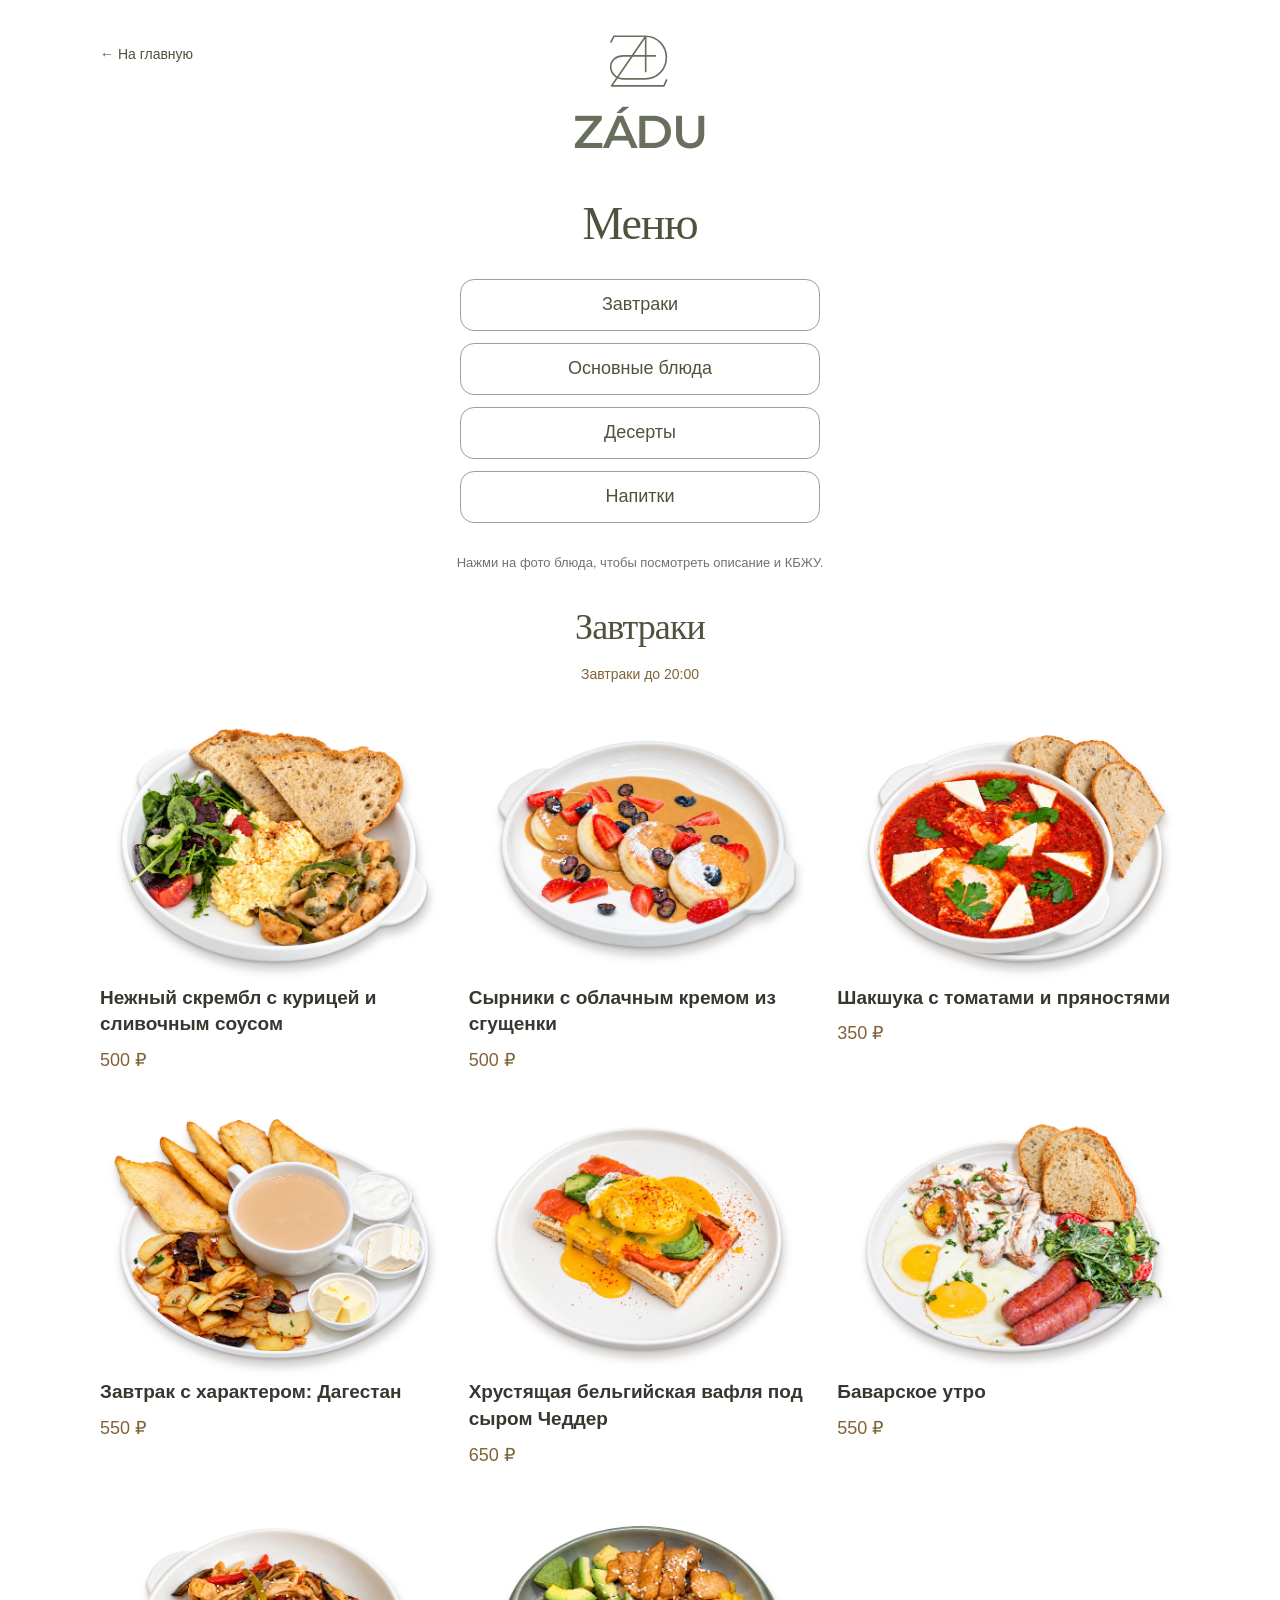
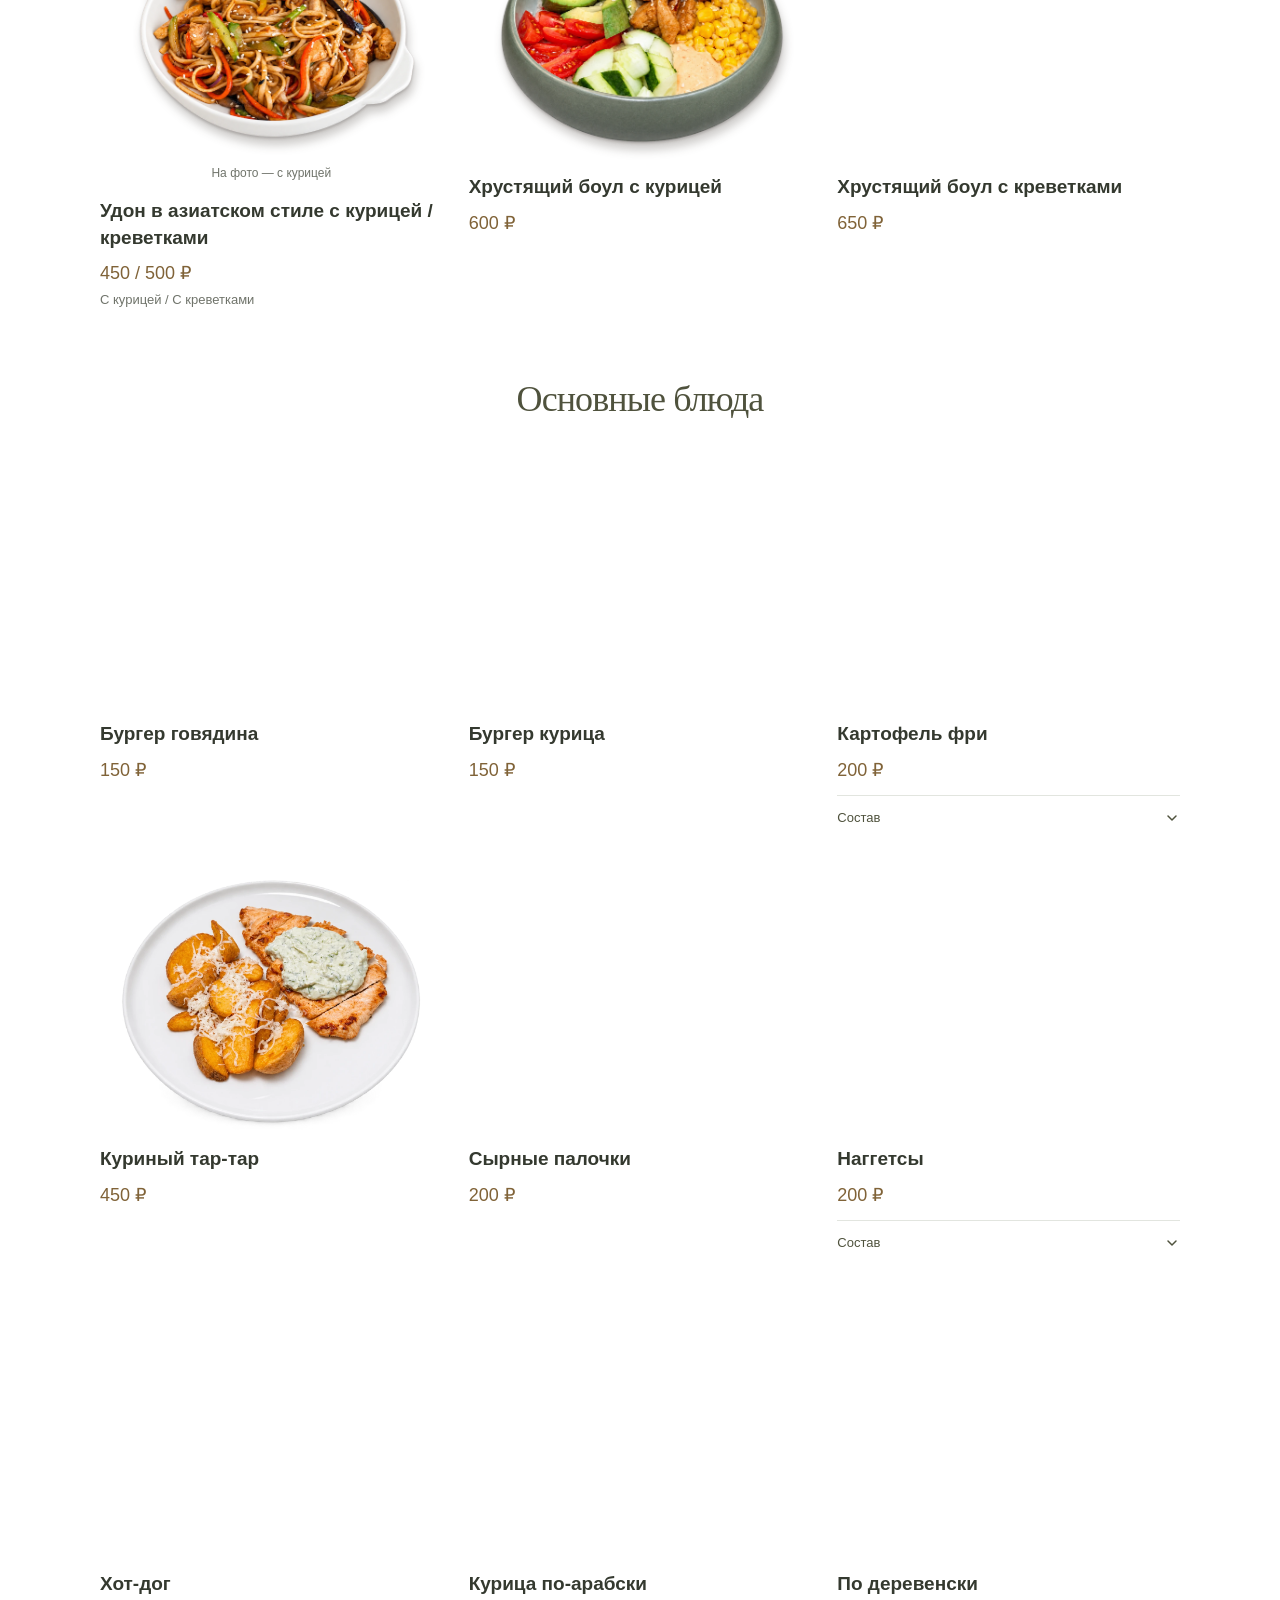
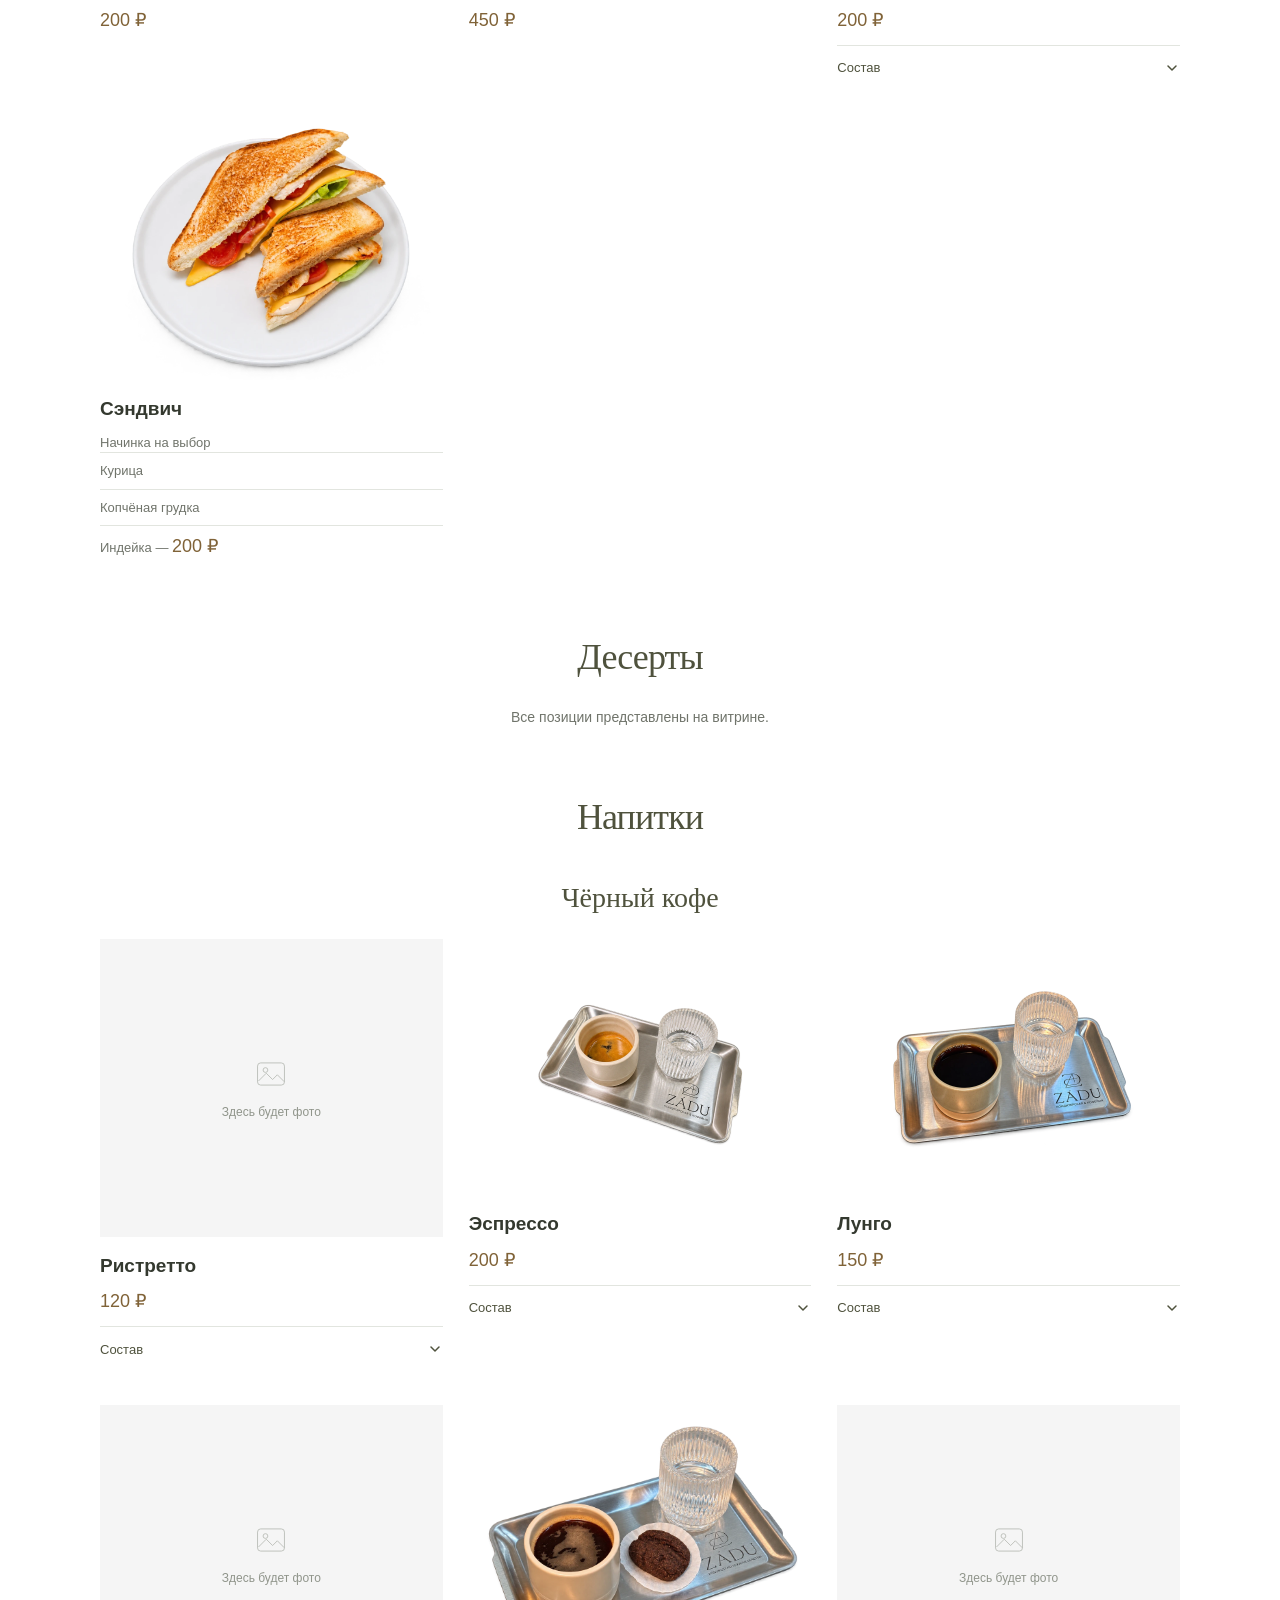
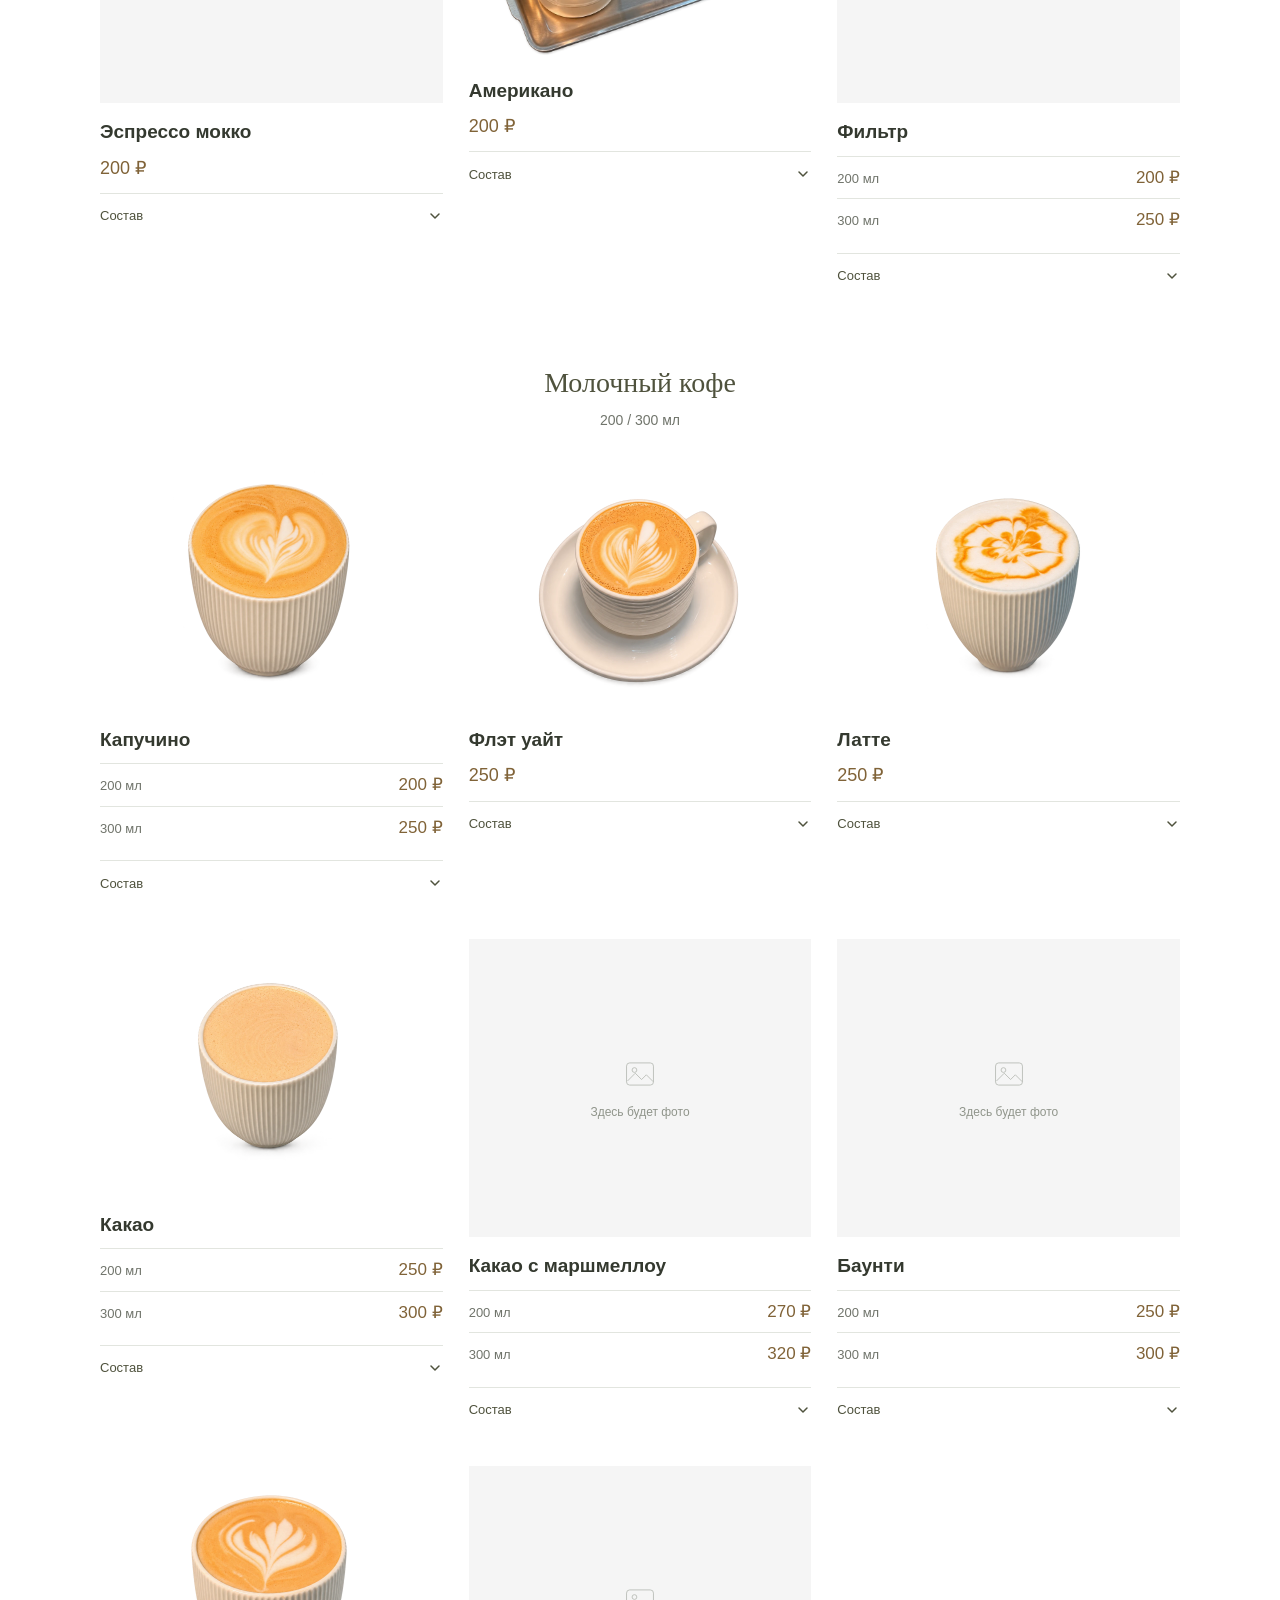
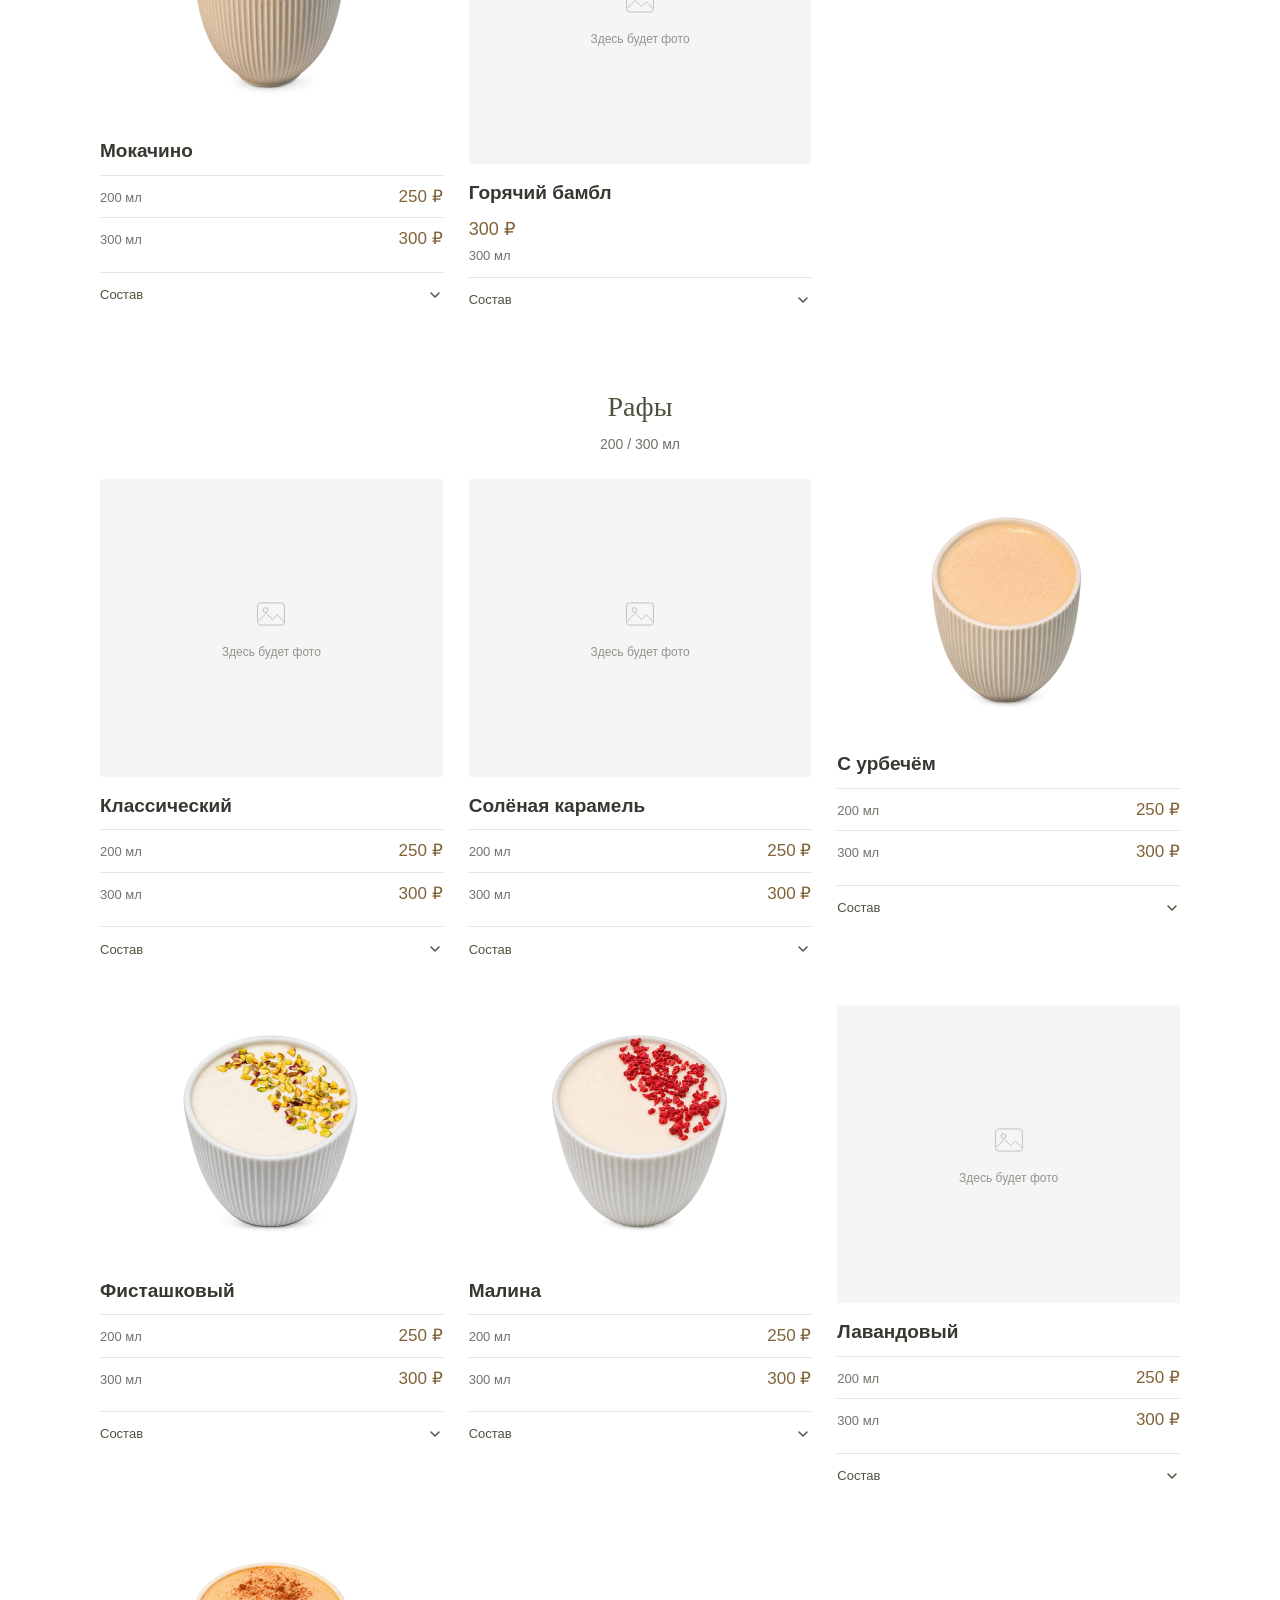
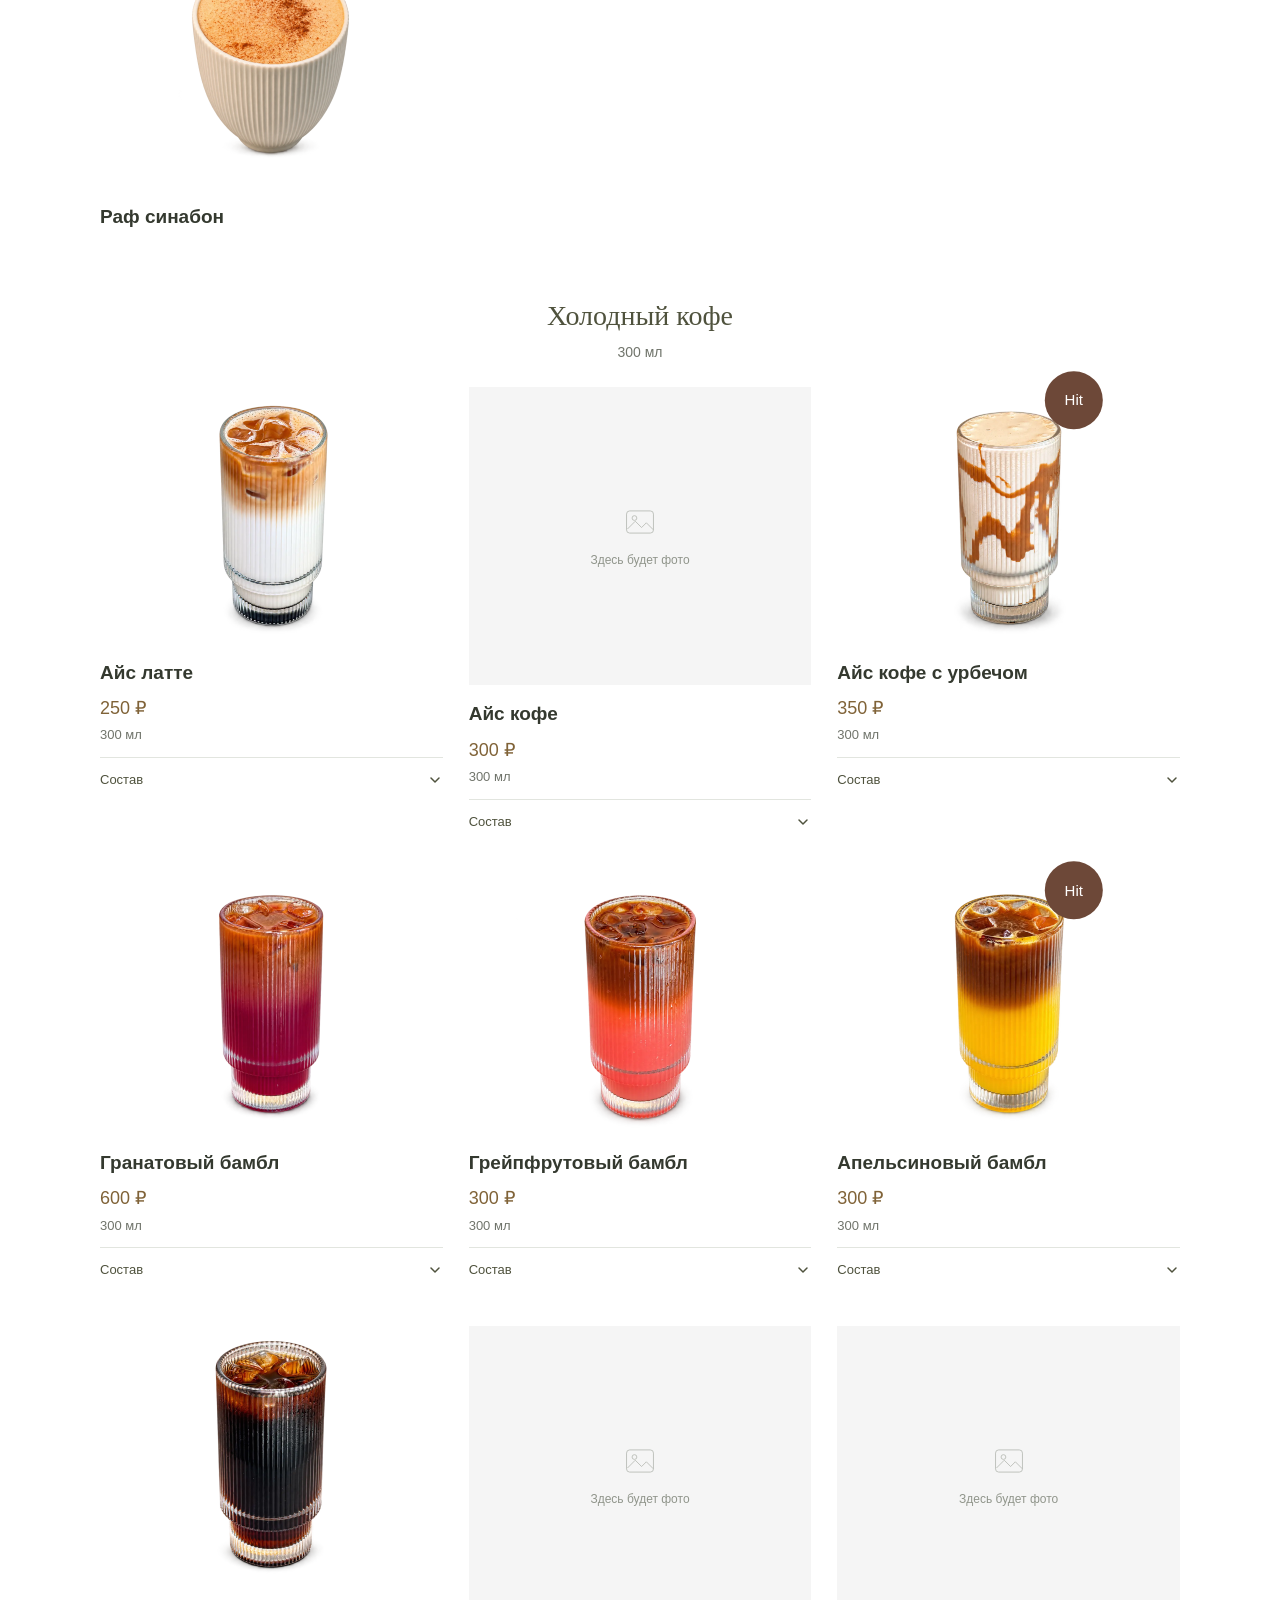
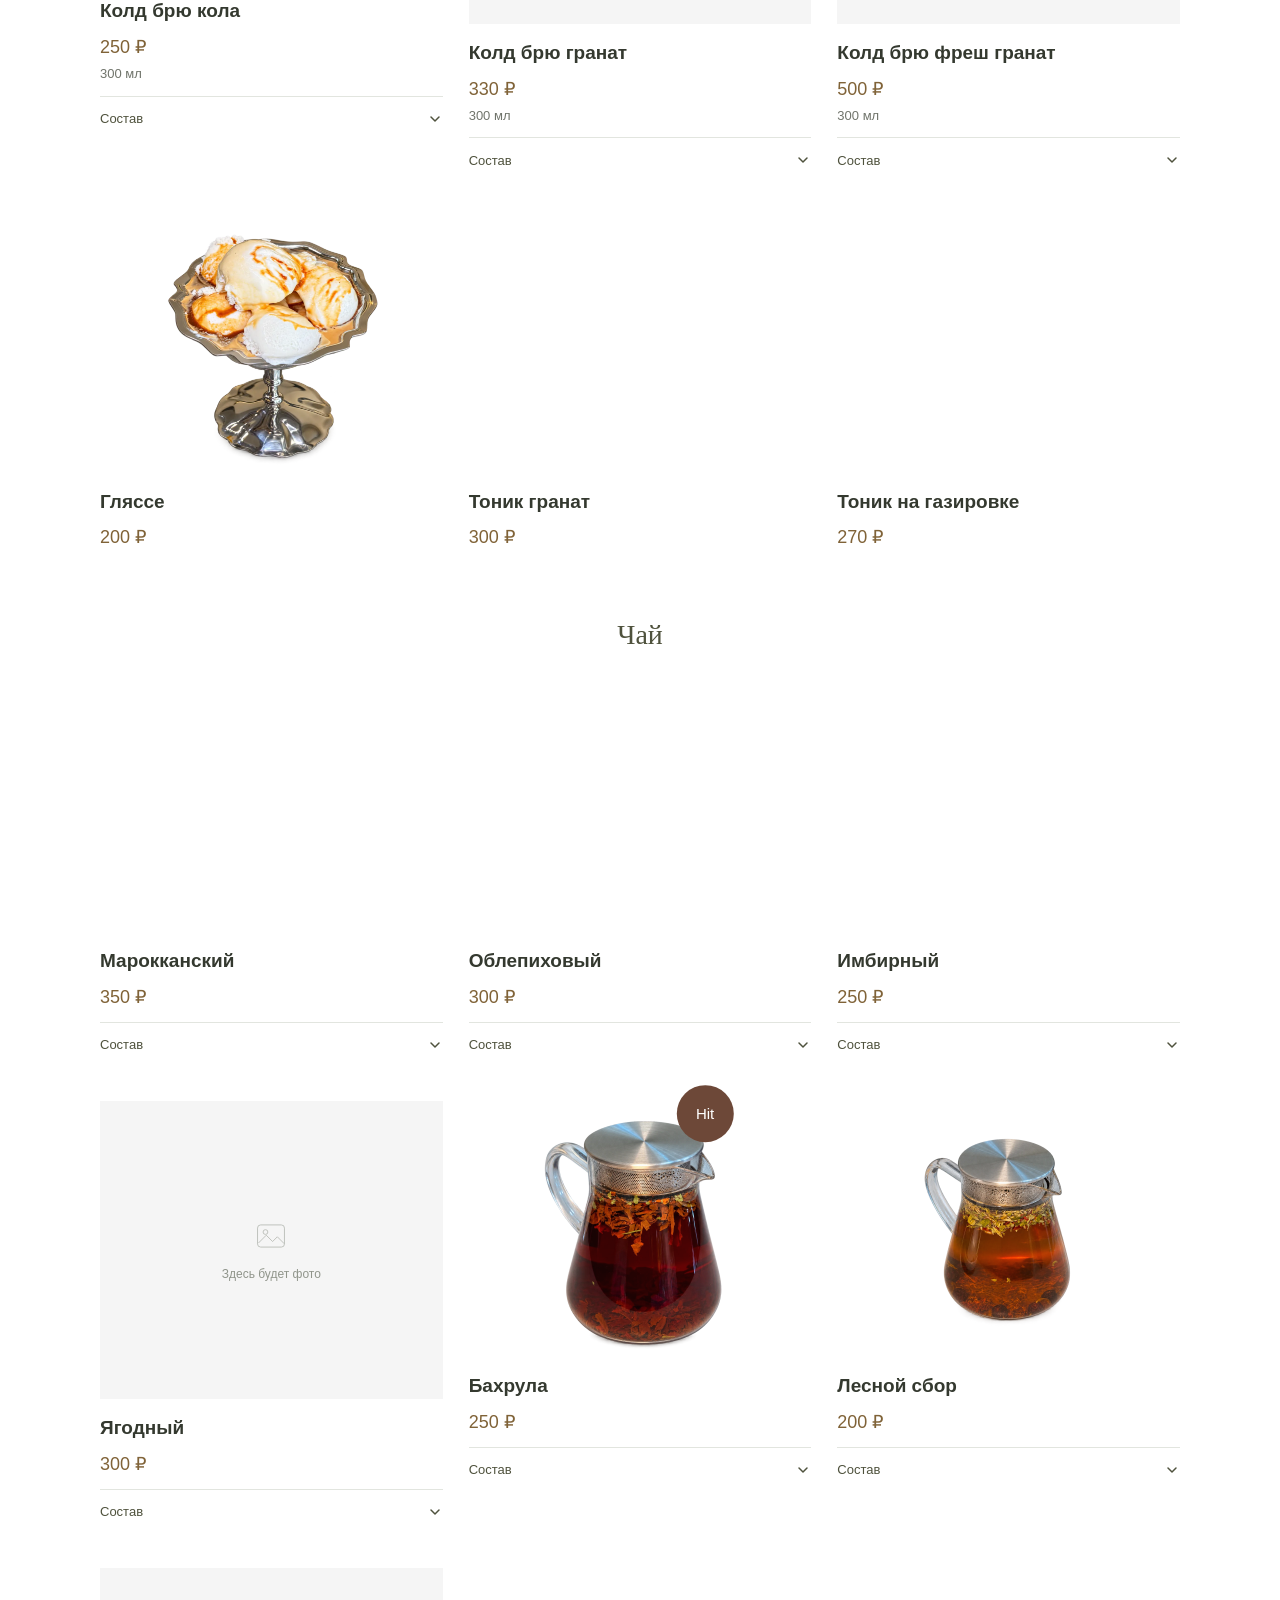
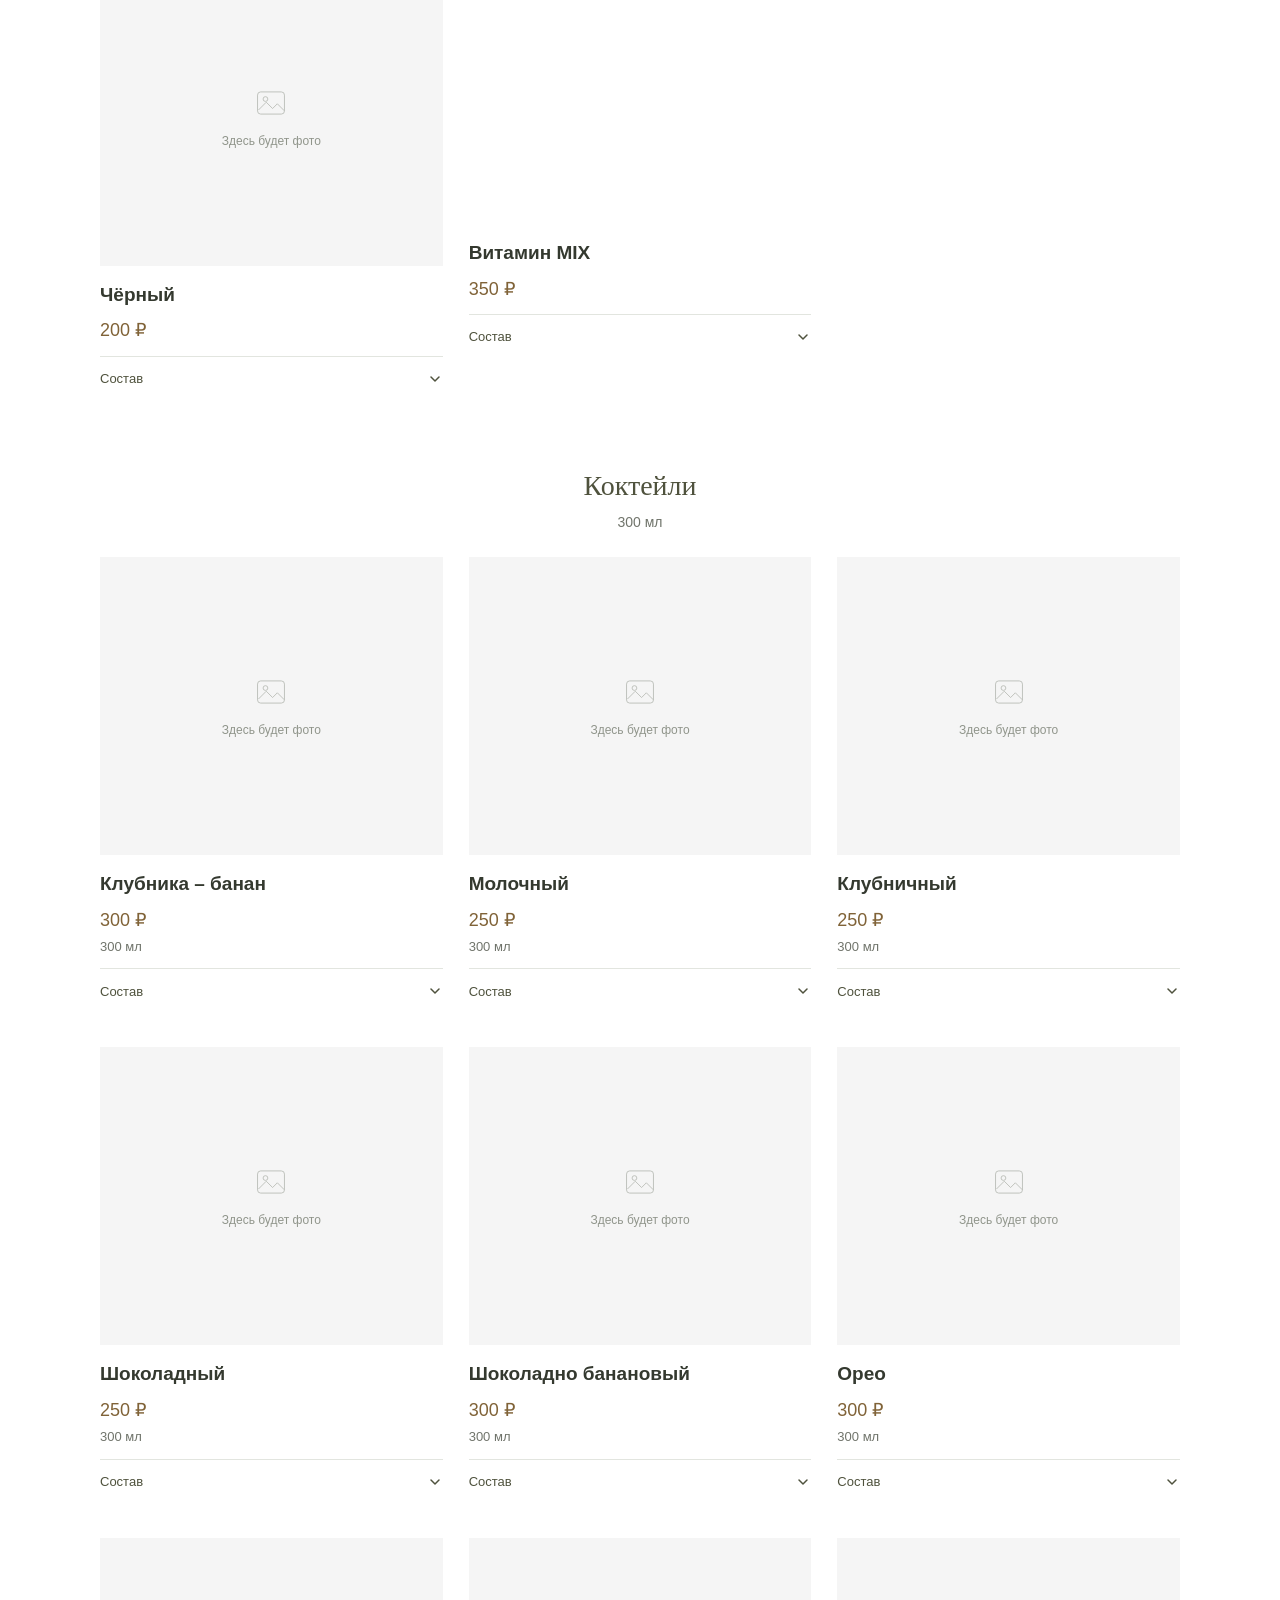
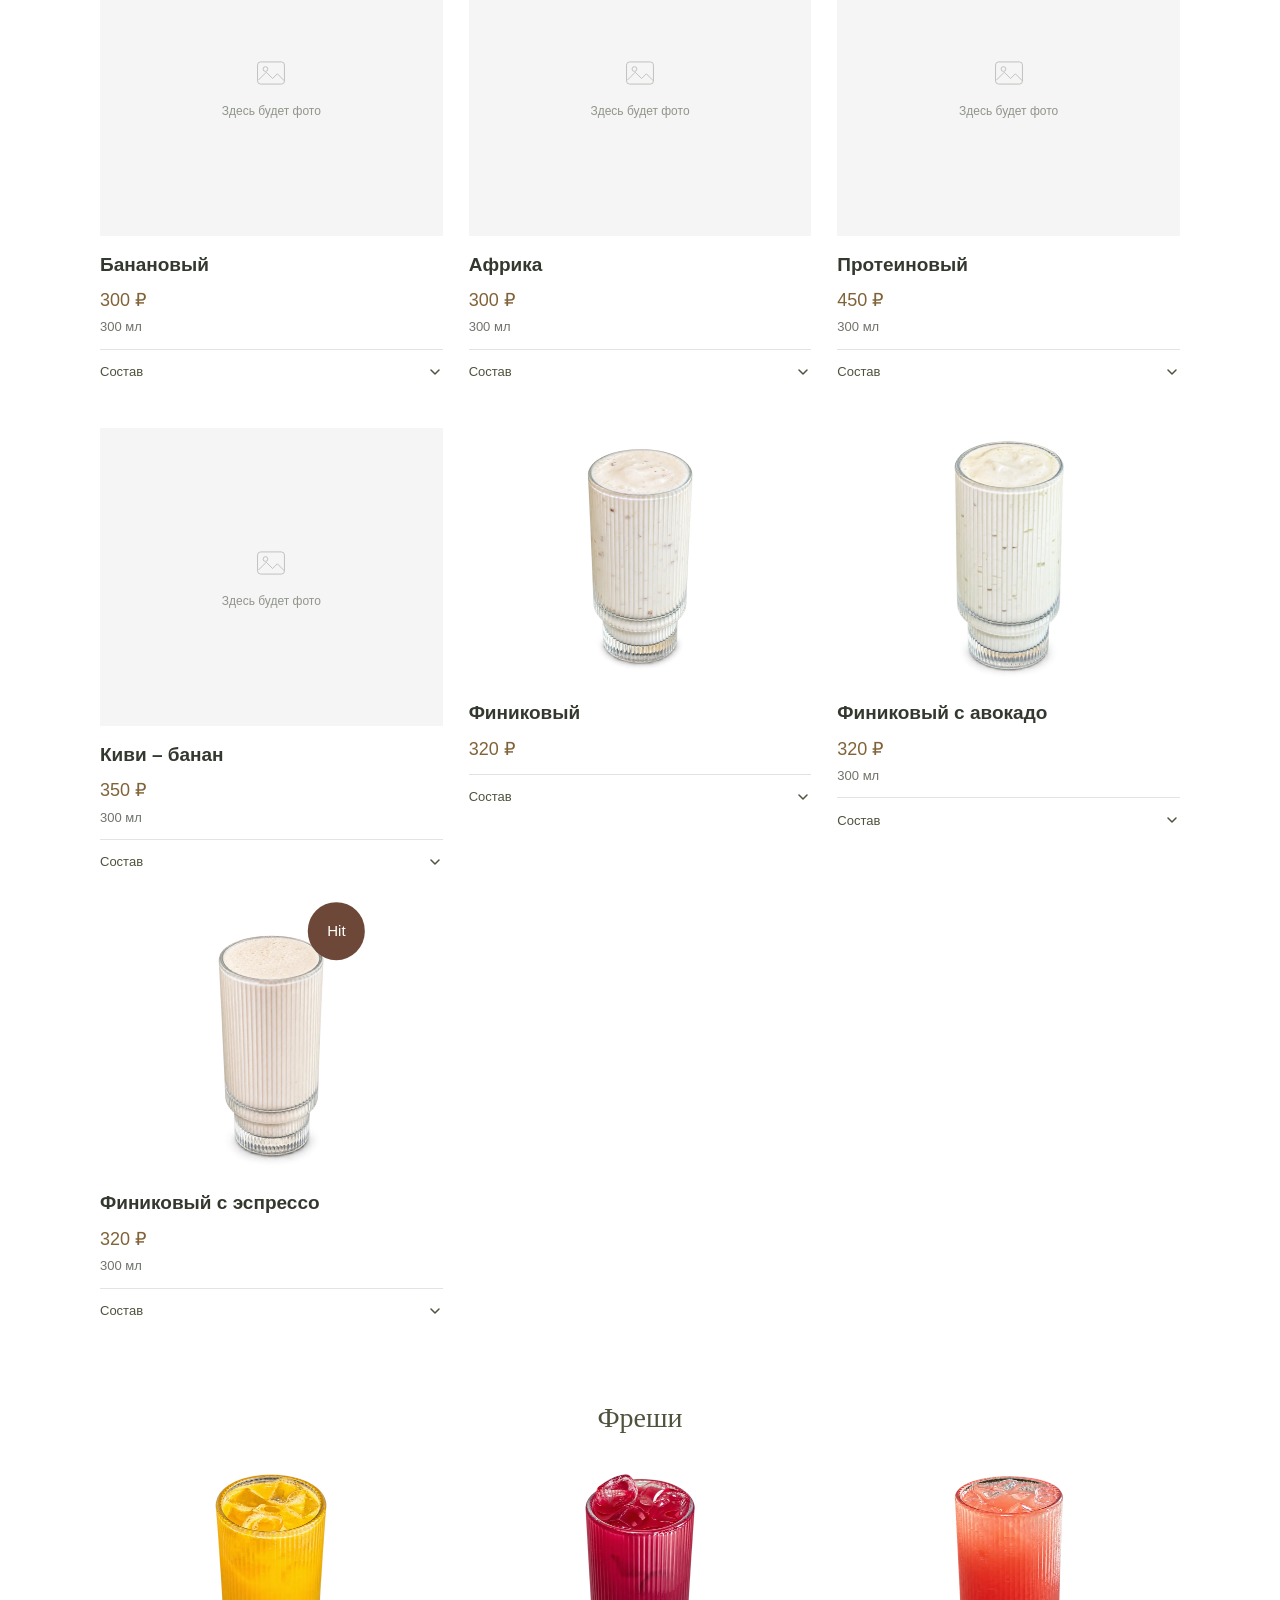
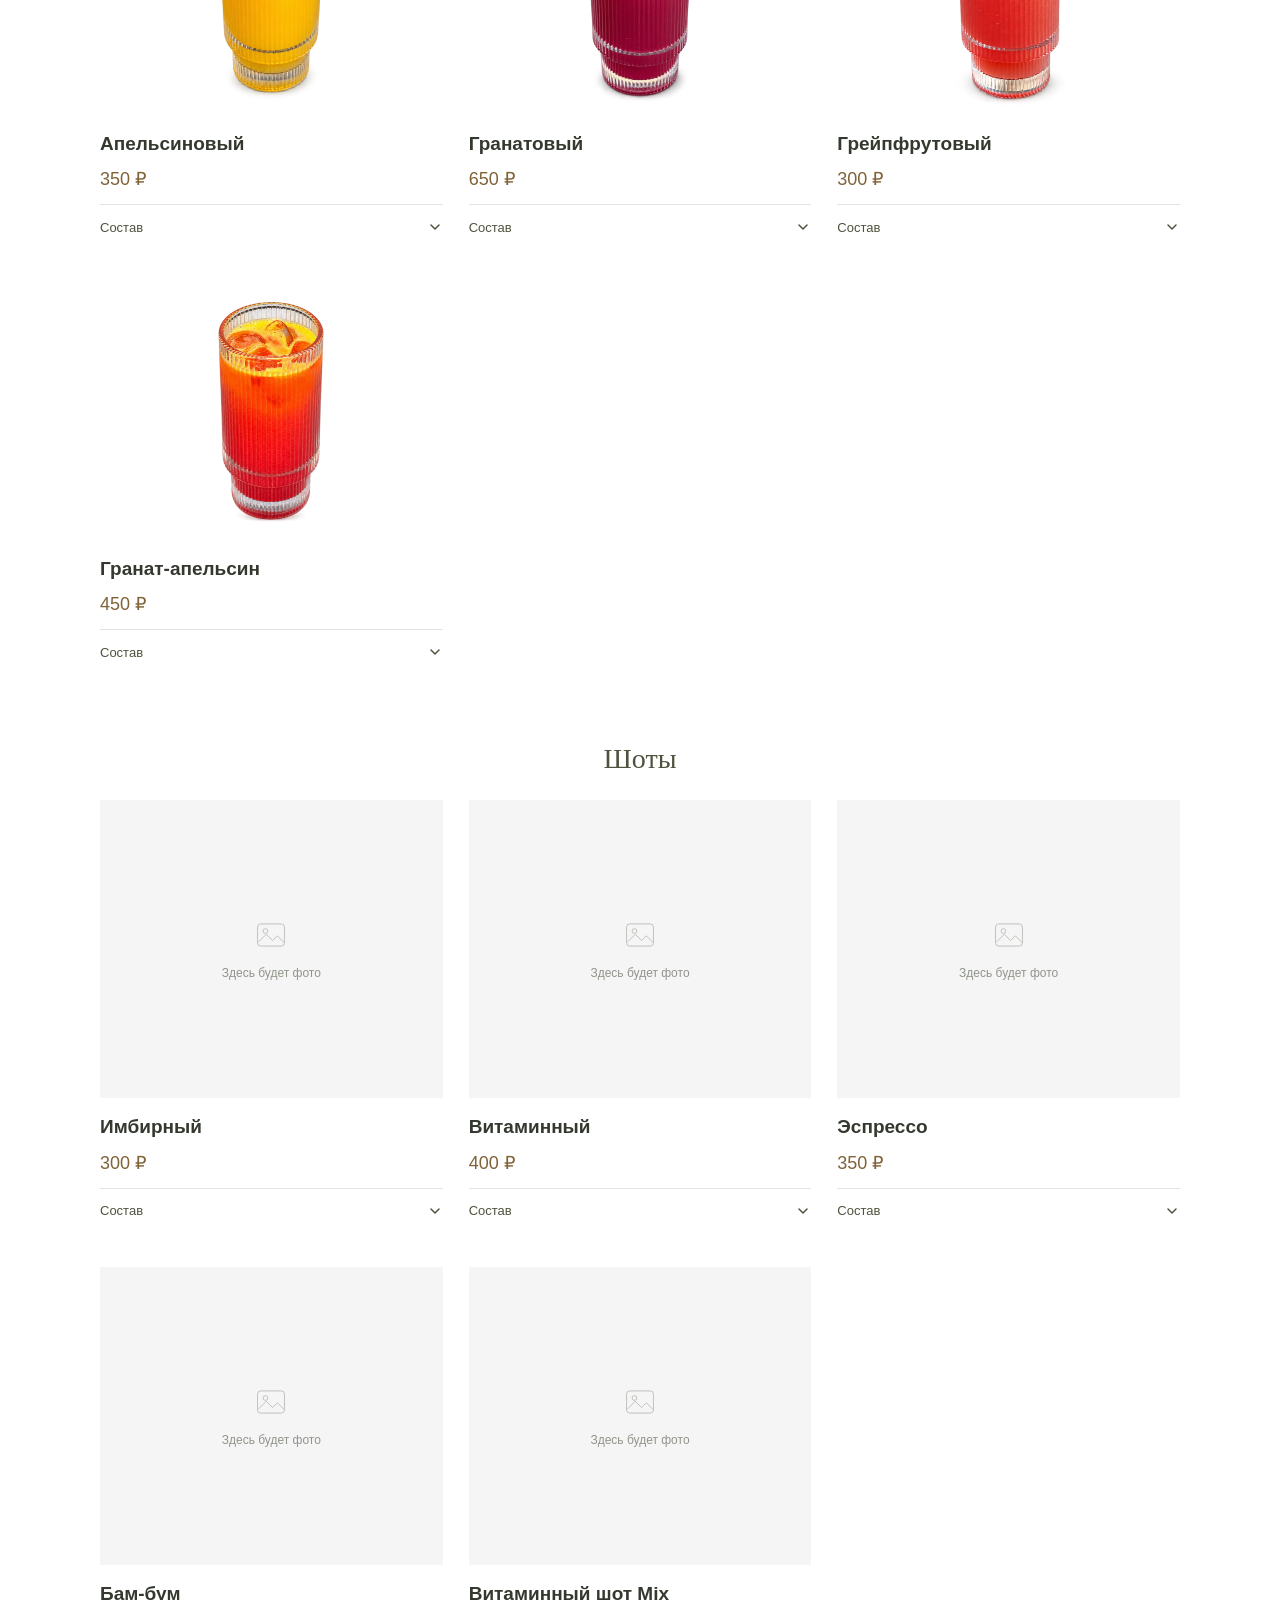
==== interior/menu/index.html @ 69efb1c7 "Показывать описания наггетсов и двух блюд из картофеля по нажатию на «Состав»" ====
<!doctype html>
<html lang="ru">
<head>
  <meta charset="utf-8">
  <meta name="viewport" content="width=device-width, initial-scale=1">
  <meta name="theme-color" content="#ffffff">
  <meta name="description" content="Завтраки, десерты и напитки кофейни ZÁDU — всё меню на одной странице.">
  <title>Меню — ZÁDU</title>
  <link rel="icon" type="image/svg+xml" href="../../assets/favicon.svg">
  <link rel="preload" href="../../assets/fonts/montserrat-brand-600.woff" as="font" type="font/woff" crossorigin>
  <link rel="stylesheet" href="../interior.css?v=20261123-main-dish-composition">
</head>
<body class="menu-page">
  <header class="site-header menu-header"><a class="brand-logo" href="../?v=20261014-photo-loading-fix" aria-label="ZÁDU — главная"><img data-brand-logo src="../../assets/brand-mark-crisp-20261015.svg" width="64" height="60" alt="Фирменный знак кофейни ZÁDU" decoding="async"><span class="brand-name">ZÁDU</span></a><a class="back-home" href="../?v=20261014-photo-loading-fix">← На главную</a></header>
  <main class="menu-layout"><h1>Меню</h1><nav class="menu-group-list" aria-label="Основные разделы меню"><a class="menu-group-card" href="breakfasts/?v=20261014-photo-loading-fix">Завтраки</a><a class="menu-group-card" href="main-dishes/?v=20261123-main-dishes">Основные блюда</a><a class="menu-group-card" href="desserts/?v=20261014-photo-loading-fix">Десерты</a><a class="menu-group-card" href="bar/?v=20261014-photo-loading-fix">Напитки</a></nav><p class="menu-help">Нажми на фото блюда, чтобы посмотреть описание и КБЖУ.</p><section class="menu-category" id="breakfasts" aria-labelledby="heading-breakfasts"><h2 id="heading-breakfasts">Завтраки</h2><p class="breakfast-hours">Завтраки до 20:00</p><div class="item-grid"><article id="dish-1" class="menu-item"><a class="dish-card-link" href="breakfasts/dish-1/?v=20261014-photo-loading-fix" aria-label="Подробнее: Нежный скрембл с курицей и сливочным соусом"><div class="item-photo cutout-dish-photo plate-shadow-preview "><img src="../../assets/dishes/scramble-chicken-transparent-20261015.webp?v=20261014-photo-loading-fix" alt="Нежный скрембл с курицей и сливочным соусом" width="1433" height="1098" loading="eager" decoding="async"></div><div class="item-copy"><div class="item-title"><h3>Нежный скрембл с курицей и сливочным соусом</h3></div><p class="item-price">500 ₽</p></div></a></article><article id="dish-2" class="menu-item"><a class="dish-card-link" href="breakfasts/dish-2/?v=20261014-photo-loading-fix" aria-label="Подробнее: Сырники с облачным кремом из сгущенки"><div class="item-photo cutout-dish-photo plate-shadow-preview "><img src="../../assets/dishes/syrniki-condensed-cream-transparent-20261015.webp?v=20261014-photo-loading-fix" alt="Сырники с облачным кремом из сгущенки" width="1433" height="1098" loading="eager" decoding="async"></div><div class="item-copy"><div class="item-title"><h3>Сырники с облачным кремом из сгущенки</h3></div><p class="item-price">500 ₽</p></div></a></article><article id="dish-3" class="menu-item"><a class="dish-card-link" href="breakfasts/dish-3/?v=20261014-photo-loading-fix" aria-label="Подробнее: Шакшука с томатами и пряностями"><div class="item-photo cutout-dish-photo plate-shadow-preview "><img src="../../assets/dishes/shakshuka-transparent-20261015.webp?v=20261014-photo-loading-fix" alt="Шакшука с томатами и пряностями" width="1433" height="1098" loading="eager" decoding="async"></div><div class="item-copy"><div class="item-title"><h3>Шакшука с томатами и пряностями</h3></div><p class="item-price">350 ₽</p></div></a></article><article id="dish-4" class="menu-item"><a class="dish-card-link" href="breakfasts/dish-4/?v=20261014-photo-loading-fix" aria-label="Подробнее: Завтрак с характером: Дагестан"><div class="item-photo cutout-dish-photo plate-shadow-preview "><img src="../../assets/dishes/dagestan-breakfast-transparent-20261015.webp?v=20261014-photo-loading-fix" alt="Завтрак с характером: Дагестан" width="1433" height="1098" loading="eager" decoding="async"></div><div class="item-copy"><div class="item-title"><h3>Завтрак с характером: Дагестан</h3></div><p class="item-price">550 ₽</p></div></a></article><article id="dish-5" class="menu-item"><a class="dish-card-link" href="breakfasts/dish-5/?v=20261014-photo-loading-fix" aria-label="Подробнее: Хрустящая бельгийская вафля под сыром Чеддер"><div class="item-photo cutout-dish-photo plate-shadow-preview "><img src="../../assets/dishes/belgian-waffle-cheddar-transparent-20261015.webp?v=20261014-photo-loading-fix" alt="Хрустящая бельгийская вафля под сыром Чеддер" width="1433" height="1098" loading="eager" decoding="async"></div><div class="item-copy"><div class="item-title"><h3>Хрустящая бельгийская вафля под сыром Чеддер</h3></div><p class="item-price">650 ₽</p></div></a></article><article id="dish-8" class="menu-item"><a class="dish-card-link" href="breakfasts/dish-8/?v=20261014-photo-loading-fix" aria-label="Подробнее: Баварское утро"><div class="item-photo cutout-dish-photo plate-shadow-preview "><img src="../../assets/dishes/bavarian-breakfast-transparent-20261015.webp?v=20261014-photo-loading-fix" alt="Баварское утро" width="1433" height="1098" loading="eager" decoding="async"></div><div class="item-copy"><div class="item-title"><h3>Баварское утро</h3></div><p class="item-price">550 ₽</p></div></a></article><article id="dish-6" class="menu-item"><a class="dish-card-link" href="breakfasts/dish-6/?v=20261014-photo-loading-fix" aria-label="Подробнее: Удон в азиатском стиле с курицей / креветками"><figure class="dish-photo-figure"><div class="item-photo cutout-dish-photo plate-shadow-preview "><img src="../../assets/dishes/udon-chicken-transparent-20261015.webp?v=20261014-photo-loading-fix" alt="Удон в азиатском стиле с курицей" width="1433" height="1098" loading="eager" decoding="async"></div><figcaption class="dish-photo-caption">На фото — с курицей</figcaption></figure><div class="item-copy"><div class="item-title"><h3>Удон в азиатском стиле с курицей / креветками</h3></div><p class="item-price" aria-label="С курицей: 450 ₽; С креветками: 500 ₽">450 / 500 ₽</p><p class="item-portion">С курицей / С креветками</p></div></a></article><article id="dish-7" class="menu-item"><a class="dish-card-link" href="breakfasts/dish-7/?v=20261014-photo-loading-fix" aria-label="Подробнее: Хрустящий боул с курицей"><div class="item-photo cutout-dish-photo plate-shadow-preview "><img src="../../assets/dishes/bowl-chicken-transparent-20261015.webp?v=20261014-photo-loading-fix" alt="Хрустящий боул с курицей" width="1433" height="1098" loading="eager" decoding="async"></div><div class="item-copy"><div class="item-title"><h3>Хрустящий боул с курицей</h3></div><p class="item-price">600 ₽</p></div></a></article><article id="dish-7-shrimp" class="menu-item"><a class="dish-card-link" href="breakfasts/dish-7-shrimp/?v=20261014-photo-loading-fix" aria-label="Подробнее: Хрустящий боул с креветками"><div class="item-photo cutout-dish-photo plate-shadow-preview "><img src="../../assets/dishes/bowl-shrimp-no-bread-transparent-20261015.webp?v=20261014-photo-loading-fix" alt="Хрустящий боул с креветками" width="1432" height="1098" loading="eager" decoding="async"></div><div class="item-copy"><div class="item-title"><h3>Хрустящий боул с креветками</h3></div><p class="item-price">650 ₽</p></div></a></article></div></section><section class="menu-category" id="main-dishes" aria-labelledby="heading-main-dishes"><h2 id="heading-main-dishes">Основные блюда</h2><div class="item-grid"><article class="menu-item"><div class="item-photo cutout-dish-photo "><img src="../../assets/dishes/beef-burger-transparent-20261123.webp?v=20261014-photo-loading-fix" alt="Бургер говядина" width="1144" height="878" loading="eager" decoding="async"></div><div class="item-copy"><div class="item-title"><h3>Бургер говядина</h3></div><p class="item-price">150 ₽</p></div></article><article class="menu-item"><div class="item-photo cutout-dish-photo "><img src="../../assets/dishes/chicken-burger-transparent-20261123.webp?v=20261014-photo-loading-fix" alt="Бургер курица" width="1144" height="878" loading="eager" decoding="async"></div><div class="item-copy"><div class="item-title"><h3>Бургер курица</h3></div><p class="item-price">150 ₽</p></div></article><article class="menu-item drink-composition-card"><div class="item-photo cutout-dish-photo "><img src="../../assets/dishes/fries-transparent-20261123.webp?v=20261014-photo-loading-fix" alt="Картофель фри" width="1144" height="878" loading="eager" decoding="async"></div><div class="item-copy"><div class="item-title"><h3>Картофель фри</h3></div><p class="item-price">200 ₽</p></div><details class="drink-composition"><summary aria-label="Состав: Картофель фри"><span>Состав</span><svg viewBox="0 0 16 16" fill="none" aria-hidden="true"><path d="m4 6 4 4 4-4"/></svg></summary><div class="drink-composition-content"><p><strong>Состав:</strong> Хрустящие снаружи и мягкие внутри.</p></div></details></article><article class="menu-item"><div class="item-photo cutout-dish-photo "><img src="../../assets/dishes/chicken-tartar-transparent-20261123.webp?v=20261014-photo-loading-fix" alt="Куриный тар-тар" width="1144" height="878" loading="eager" decoding="async"></div><div class="item-copy"><div class="item-title"><h3>Куриный тар-тар</h3></div><p class="item-price">450 ₽</p></div></article><article class="menu-item"><div class="item-photo cutout-dish-photo "><img src="../../assets/dishes/cheese-sticks-transparent-20261123.webp?v=20261014-photo-loading-fix" alt="Сырные палочки" width="1144" height="878" loading="eager" decoding="async"></div><div class="item-copy"><div class="item-title"><h3>Сырные палочки</h3></div><p class="item-price">200 ₽</p></div></article><article class="menu-item drink-composition-card"><div class="item-photo cutout-dish-photo "><img src="../../assets/dishes/nuggets-transparent-20261123.webp?v=20261014-photo-loading-fix" alt="Наггетсы" width="1144" height="878" loading="eager" decoding="async"></div><div class="item-copy"><div class="item-title"><h3>Наггетсы</h3></div><p class="item-price">200 ₽</p></div><details class="drink-composition"><summary aria-label="Состав: Наггетсы"><span>Состав</span><svg viewBox="0 0 16 16" fill="none" aria-hidden="true"><path d="m4 6 4 4 4-4"/></svg></summary><div class="drink-composition-content"><p><strong>Состав:</strong> Сочные кусочки нежного куриного филе в золотистой хрустящей панировке.</p></div></details></article><article class="menu-item"><div class="item-photo cutout-dish-photo "><img src="../../assets/dishes/hot-dog-transparent-20261123.webp?v=20261014-photo-loading-fix" alt="Хот-дог" width="1144" height="878" loading="eager" decoding="async"></div><div class="item-copy"><div class="item-title"><h3>Хот-дог</h3></div><p class="item-price">200 ₽</p></div></article><article class="menu-item"><div class="item-photo cutout-dish-photo "><img src="../../assets/dishes/arabian-chicken-transparent-20261123.webp?v=20261014-photo-loading-fix" alt="Курица по-арабски" width="1144" height="878" loading="eager" decoding="async"></div><div class="item-copy"><div class="item-title"><h3>Курица по-арабски</h3></div><p class="item-price">450 ₽</p></div></article><article class="menu-item drink-composition-card"><div class="item-photo cutout-dish-photo "><img src="../../assets/dishes/potato-wedges-transparent-20261123.webp?v=20261014-photo-loading-fix" alt="По деревенски" width="1144" height="878" loading="eager" decoding="async"></div><div class="item-copy"><div class="item-title"><h3>По деревенски</h3></div><p class="item-price">200 ₽</p></div><details class="drink-composition"><summary aria-label="Состав: По деревенски"><span>Состав</span><svg viewBox="0 0 16 16" fill="none" aria-hidden="true"><path d="m4 6 4 4 4-4"/></svg></summary><div class="drink-composition-content"><p><strong>Состав:</strong> Ароматные картофельные дольки с хрустящей корочкой и нежной серединкой, приправленные специями.</p></div></details></article><article class="menu-item"><div class="item-photo cutout-dish-photo "><img src="../../assets/dishes/sandwich-transparent-20261123.webp?v=20261014-photo-loading-fix" alt="Сэндвич" width="1144" height="878" loading="eager" decoding="async"></div><div class="item-copy"><div class="item-title"><h3>Сэндвич</h3></div><div class="variant-list"><p class="item-portion">Начинка на выбор</p><div class="variant-row"><span>Курица</span></div><div class="variant-row"><span>Копчёная грудка</span></div><div class="variant-row"><span>Индейка — <span class="item-price">200 ₽</span></span></div></div></div></article></div></section><section class="menu-category" id="desserts" aria-labelledby="heading-desserts"><h2 id="heading-desserts">Десерты</h2><p class="empty-category">Все позиции представлены на витрине.</p></section><section class="drinks-section" id="drinks" aria-labelledby="heading-drinks"><h2 id="heading-drinks">Напитки</h2><section class="menu-category" id="coffee" aria-labelledby="heading-coffee"><h3 id="heading-coffee">Чёрный кофе</h3><div class="item-grid"><article class="menu-item drink-composition-card"><div class="item-photo menu-photo-placeholder " aria-hidden="true"><svg viewBox="0 0 48 48" fill="none"><rect x="7" y="10" width="34" height="28" rx="4"/><circle cx="17" cy="19" r="3"/><path d="m8 33 10-10 8 8 6-6 9 9"/></svg><span>Здесь будет фото</span></div><div class="item-copy"><div class="item-title"><h3>Ристретто</h3></div><p class="item-price">120 ₽</p></div><details class="drink-composition"><summary aria-label="Состав: Ристретто"><span>Состав</span><svg viewBox="0 0 16 16" fill="none" aria-hidden="true"><path d="m4 6 4 4 4-4"/></svg></summary><div class="drink-composition-content"><p><strong>Состав:</strong> более короткая экстракция эспрессо</p></div></details></article><article class="menu-item drink-composition-card"><div class="item-photo cutout-dish-photo "><img src="../../assets/drinks/espresso-tray-transparent-20261123.webp?v=20261014-photo-loading-fix" alt="Эспрессо" width="1024" height="1024" loading="eager" decoding="async"></div><div class="item-copy"><div class="item-title"><h3>Эспрессо</h3></div><p class="item-price">200 ₽</p></div><details class="drink-composition"><summary aria-label="Состав: Эспрессо"><span>Состав</span><svg viewBox="0 0 16 16" fill="none" aria-hidden="true"><path d="m4 6 4 4 4-4"/></svg></summary><div class="drink-composition-content"><p><strong>Состав:</strong> 100% свежеобжаренный кофе, вода</p></div></details></article><article class="menu-item drink-composition-card"><div class="item-photo cutout-dish-photo "><img src="../../assets/drinks/lungo-zadu-transparent-20261122.webp?v=20261123-lungo-transparent" alt="Лунго" width="1024" height="1024" loading="eager" fetchpriority="high" decoding="async"></div><div class="item-copy"><div class="item-title"><h3>Лунго</h3></div><p class="item-price">150 ₽</p></div><details class="drink-composition"><summary aria-label="Состав: Лунго"><span>Состав</span><svg viewBox="0 0 16 16" fill="none" aria-hidden="true"><path d="m4 6 4 4 4-4"/></svg></summary><div class="drink-composition-content"><p><strong>Состав:</strong> молотый кофе, вода</p></div></details></article><article class="menu-item drink-composition-card"><div class="item-photo menu-photo-placeholder " aria-hidden="true"><svg viewBox="0 0 48 48" fill="none"><rect x="7" y="10" width="34" height="28" rx="4"/><circle cx="17" cy="19" r="3"/><path d="m8 33 10-10 8 8 6-6 9 9"/></svg><span>Здесь будет фото</span></div><div class="item-copy"><div class="item-title"><h3>Эспрессо мокко</h3></div><p class="item-price">200 ₽</p></div><details class="drink-composition"><summary aria-label="Состав: Эспрессо мокко"><span>Состав</span><svg viewBox="0 0 16 16" fill="none" aria-hidden="true"><path d="m4 6 4 4 4-4"/></svg></summary><div class="drink-composition-content"><p><strong>Состав:</strong> эспрессо, шоколад Callebaut</p></div></details></article><article class="menu-item drink-composition-card"><div class="item-photo cutout-dish-photo "><img src="../../assets/drinks/americano-zadu-transparent-20261123.webp?v=20261123-americano-transparent" alt="Американо" width="1000" height="750" loading="eager" decoding="async"></div><div class="item-copy"><div class="item-title"><h3>Американо</h3></div><p class="item-price">200 ₽</p></div><details class="drink-composition"><summary aria-label="Состав: Американо"><span>Состав</span><svg viewBox="0 0 16 16" fill="none" aria-hidden="true"><path d="m4 6 4 4 4-4"/></svg></summary><div class="drink-composition-content"><p><strong>Состав:</strong> двойное эспрессо, вода</p></div></details></article><article class="menu-item drink-composition-card"><div class="item-photo menu-photo-placeholder " aria-hidden="true"><svg viewBox="0 0 48 48" fill="none"><rect x="7" y="10" width="34" height="28" rx="4"/><circle cx="17" cy="19" r="3"/><path d="m8 33 10-10 8 8 6-6 9 9"/></svg><span>Здесь будет фото</span></div><div class="item-copy"><div class="item-title"><h3>Фильтр</h3></div><div class="variant-list"><div class="variant-row"><span>200 мл</span><strong>200 ₽</strong></div><div class="variant-row"><span>300 мл</span><strong>250 ₽</strong></div></div></div><details class="drink-composition"><summary aria-label="Состав: Фильтр"><span>Состав</span><svg viewBox="0 0 16 16" fill="none" aria-hidden="true"><path d="m4 6 4 4 4-4"/></svg></summary><div class="drink-composition-content"><p><strong>Состав:</strong> молотый кофе, горячая вода</p></div></details></article></div></section><section class="menu-category" id="milk-coffee" aria-labelledby="heading-milk-coffee"><h3 id="heading-milk-coffee">Молочный кофе</h3><p class="category-note">200 / 300 мл</p><div class="item-grid"><article class="menu-item drink-composition-card"><div class="item-photo cutout-dish-photo "><img src="../../assets/drinks/cappuccino-zadu-transparent-20261123.webp?v=20261123-cappuccino-transparent" alt="Капучино" width="1024" height="1024" loading="eager" decoding="async"></div><div class="item-copy"><div class="item-title"><h3>Капучино</h3></div><div class="variant-list"><div class="variant-row"><span>200 мл</span><strong>200 ₽</strong></div><div class="variant-row"><span>300 мл</span><strong>250 ₽</strong></div></div></div><details class="drink-composition"><summary aria-label="Состав: Капучино"><span>Состав</span><svg viewBox="0 0 16 16" fill="none" aria-hidden="true"><path d="m4 6 4 4 4-4"/></svg></summary><div class="drink-composition-content"><p><strong>Состав:</strong> эспрессо, молоко</p><p class="drink-composition-note">При желании можно заменить на альтернативное молоко.</p></div></details></article><article class="menu-item drink-composition-card"><div class="item-photo cutout-dish-photo "><img src="../../assets/drinks/flat-white-zadu-transparent-20261123.webp?v=20261123-flat-white-transparent" alt="Флэт уайт" width="1024" height="1024" loading="eager" decoding="async"></div><div class="item-copy"><div class="item-title"><h3>Флэт уайт</h3></div><p class="item-price">250 ₽</p></div><details class="drink-composition"><summary aria-label="Состав: Флэт уайт"><span>Состав</span><svg viewBox="0 0 16 16" fill="none" aria-hidden="true"><path d="m4 6 4 4 4-4"/></svg></summary><div class="drink-composition-content"><p><strong>Состав:</strong> двойное эспрессо, молоко</p><p class="drink-composition-note">При желании можно заменить на альтернативное молоко.</p></div></details></article><article class="menu-item drink-composition-card"><div class="item-photo cutout-dish-photo "><img src="../../assets/drinks/latte-zadu-transparent-20261123.webp?v=20261123-latte-transparent" alt="Латте" width="1024" height="1024" loading="eager" fetchpriority="high" decoding="async"></div><div class="item-copy"><div class="item-title"><h3>Латте</h3></div><p class="item-price">250 ₽</p></div><details class="drink-composition"><summary aria-label="Состав: Латте"><span>Состав</span><svg viewBox="0 0 16 16" fill="none" aria-hidden="true"><path d="m4 6 4 4 4-4"/></svg></summary><div class="drink-composition-content"><p><strong>Состав:</strong> эспрессо, молоко</p><p class="drink-composition-note">При желании можно заменить на альтернативное молоко.</p></div></details></article><article class="menu-item drink-composition-card"><div class="item-photo cutout-dish-photo "><img src="../../assets/drinks/cocoa-zadu-transparent-20261123.webp?v=20261123-cocoa-transparent" alt="Какао" width="1024" height="1024" loading="eager" fetchpriority="high" decoding="async"></div><div class="item-copy"><div class="item-title"><h3>Какао</h3></div><div class="variant-list"><div class="variant-row"><span>200 мл</span><strong>250 ₽</strong></div><div class="variant-row"><span>300 мл</span><strong>300 ₽</strong></div></div></div><details class="drink-composition"><summary aria-label="Состав: Какао"><span>Состав</span><svg viewBox="0 0 16 16" fill="none" aria-hidden="true"><path d="m4 6 4 4 4-4"/></svg></summary><div class="drink-composition-content"><p><strong>Состав:</strong> молоко, какао-порошок или натуральный шоколад — на выбор.</p></div></details></article><article class="menu-item drink-composition-card"><div class="item-photo menu-photo-placeholder " aria-hidden="true"><svg viewBox="0 0 48 48" fill="none"><rect x="7" y="10" width="34" height="28" rx="4"/><circle cx="17" cy="19" r="3"/><path d="m8 33 10-10 8 8 6-6 9 9"/></svg><span>Здесь будет фото</span></div><div class="item-copy"><div class="item-title"><h3>Какао с маршмеллоу</h3></div><div class="variant-list"><div class="variant-row"><span>200 мл</span><strong>270 ₽</strong></div><div class="variant-row"><span>300 мл</span><strong>320 ₽</strong></div></div></div><details class="drink-composition"><summary aria-label="Состав: Какао с маршмеллоу"><span>Состав</span><svg viewBox="0 0 16 16" fill="none" aria-hidden="true"><path d="m4 6 4 4 4-4"/></svg></summary><div class="drink-composition-content"><p><strong>Состав:</strong> молоко, какао-порошок или натуральный шоколад — на выбор. Добавки: маршмеллоу.</p></div></details></article><article class="menu-item drink-composition-card"><div class="item-photo menu-photo-placeholder " aria-hidden="true"><svg viewBox="0 0 48 48" fill="none"><rect x="7" y="10" width="34" height="28" rx="4"/><circle cx="17" cy="19" r="3"/><path d="m8 33 10-10 8 8 6-6 9 9"/></svg><span>Здесь будет фото</span></div><div class="item-copy"><div class="item-title"><h3>Баунти</h3></div><div class="variant-list"><div class="variant-row"><span>200 мл</span><strong>250 ₽</strong></div><div class="variant-row"><span>300 мл</span><strong>300 ₽</strong></div></div></div><details class="drink-composition"><summary aria-label="Состав: Баунти"><span>Состав</span><svg viewBox="0 0 16 16" fill="none" aria-hidden="true"><path d="m4 6 4 4 4-4"/></svg></summary><div class="drink-composition-content"><p><strong>Состав:</strong> эспрессо, молоко, шоколад Callebaut, кокосовый сироп</p></div></details></article><article class="menu-item drink-composition-card"><div class="item-photo cutout-dish-photo "><img src="../../assets/drinks/mochaccino-zadu-transparent-20261123.webp?v=20261014-photo-loading-fix" alt="Мокачино" width="1024" height="1024" loading="eager" decoding="async"></div><div class="item-copy"><div class="item-title"><h3>Мокачино</h3></div><div class="variant-list"><div class="variant-row"><span>200 мл</span><strong>250 ₽</strong></div><div class="variant-row"><span>300 мл</span><strong>300 ₽</strong></div></div></div><details class="drink-composition"><summary aria-label="Состав: Мокачино"><span>Состав</span><svg viewBox="0 0 16 16" fill="none" aria-hidden="true"><path d="m4 6 4 4 4-4"/></svg></summary><div class="drink-composition-content"><p><strong>Состав:</strong> эспрессо, молоко, шоколад Callebaut, сироп</p></div></details></article><article class="menu-item drink-composition-card"><div class="item-photo menu-photo-placeholder " aria-hidden="true"><svg viewBox="0 0 48 48" fill="none"><rect x="7" y="10" width="34" height="28" rx="4"/><circle cx="17" cy="19" r="3"/><path d="m8 33 10-10 8 8 6-6 9 9"/></svg><span>Здесь будет фото</span></div><div class="item-copy"><div class="item-title"><h3>Горячий бамбл</h3></div><p class="item-price">300 ₽</p><p class="item-portion">300 мл</p></div><details class="drink-composition"><summary aria-label="Состав: Горячий бамбл"><span>Состав</span><svg viewBox="0 0 16 16" fill="none" aria-hidden="true"><path d="m4 6 4 4 4-4"/></svg></summary><div class="drink-composition-content"><p><strong>Состав:</strong> эспрессо, апельсиновый сок. Сироп — на выбор.</p></div></details></article></div></section><section class="menu-category" id="raf" aria-labelledby="heading-raf"><h3 id="heading-raf">Рафы</h3><p class="category-note">200 / 300 мл</p><div class="item-grid"><article class="menu-item drink-composition-card"><div class="item-photo menu-photo-placeholder " aria-hidden="true"><svg viewBox="0 0 48 48" fill="none"><rect x="7" y="10" width="34" height="28" rx="4"/><circle cx="17" cy="19" r="3"/><path d="m8 33 10-10 8 8 6-6 9 9"/></svg><span>Здесь будет фото</span></div><div class="item-copy"><div class="item-title"><h3>Классический</h3></div><div class="variant-list"><div class="variant-row"><span>200 мл</span><strong>250 ₽</strong></div><div class="variant-row"><span>300 мл</span><strong>300 ₽</strong></div></div></div><details class="drink-composition"><summary aria-label="Состав: Классический"><span>Состав</span><svg viewBox="0 0 16 16" fill="none" aria-hidden="true"><path d="m4 6 4 4 4-4"/></svg></summary><div class="drink-composition-content"><p><strong>Состав:</strong> эспрессо, сливки</p></div></details></article><article class="menu-item drink-composition-card"><div class="item-photo menu-photo-placeholder " aria-hidden="true"><svg viewBox="0 0 48 48" fill="none"><rect x="7" y="10" width="34" height="28" rx="4"/><circle cx="17" cy="19" r="3"/><path d="m8 33 10-10 8 8 6-6 9 9"/></svg><span>Здесь будет фото</span></div><div class="item-copy"><div class="item-title"><h3>Солёная карамель</h3></div><div class="variant-list"><div class="variant-row"><span>200 мл</span><strong>250 ₽</strong></div><div class="variant-row"><span>300 мл</span><strong>300 ₽</strong></div></div></div><details class="drink-composition"><summary aria-label="Состав: Солёная карамель"><span>Состав</span><svg viewBox="0 0 16 16" fill="none" aria-hidden="true"><path d="m4 6 4 4 4-4"/></svg></summary><div class="drink-composition-content"><p><strong>Состав:</strong> эспрессо, сливки, сироп «Солёная карамель»</p></div></details></article><article class="menu-item drink-composition-card"><div class="item-photo cutout-dish-photo "><img src="../../assets/drinks/raf-urbech-zadu-transparent-20261123.webp?v=20261123-raf-urbech-transparent" alt="Раф с урбечём" width="1024" height="1024" loading="eager" decoding="async"></div><div class="item-copy"><div class="item-title"><h3>С урбечём</h3></div><div class="variant-list"><div class="variant-row"><span>200 мл</span><strong>250 ₽</strong></div><div class="variant-row"><span>300 мл</span><strong>300 ₽</strong></div></div></div><details class="drink-composition"><summary aria-label="Состав: С урбечём"><span>Состав</span><svg viewBox="0 0 16 16" fill="none" aria-hidden="true"><path d="m4 6 4 4 4-4"/></svg></summary><div class="drink-composition-content"><p><strong>Состав:</strong> эспрессо, сливки, урбеч</p></div></details></article><article class="menu-item drink-composition-card"><div class="item-photo cutout-dish-photo "><img src="../../assets/drinks/raf-pistachio-transparent-20261123.webp?v=20261014-photo-loading-fix" alt="Раф Фисташковый" width="1024" height="1024" loading="eager" decoding="async"></div><div class="item-copy"><div class="item-title"><h3>Фисташковый</h3></div><div class="variant-list"><div class="variant-row"><span>200 мл</span><strong>250 ₽</strong></div><div class="variant-row"><span>300 мл</span><strong>300 ₽</strong></div></div></div><details class="drink-composition"><summary aria-label="Состав: Фисташковый"><span>Состав</span><svg viewBox="0 0 16 16" fill="none" aria-hidden="true"><path d="m4 6 4 4 4-4"/></svg></summary><div class="drink-composition-content"><p><strong>Состав:</strong> эспрессо, сливки, фисташковый сироп</p></div></details></article><article class="menu-item drink-composition-card"><div class="item-photo cutout-dish-photo "><img src="../../assets/drinks/raf-raspberry-transparent-20261123.webp?v=20261014-photo-loading-fix" alt="Раф Малина" width="1024" height="1024" loading="eager" decoding="async"></div><div class="item-copy"><div class="item-title"><h3>Малина</h3></div><div class="variant-list"><div class="variant-row"><span>200 мл</span><strong>250 ₽</strong></div><div class="variant-row"><span>300 мл</span><strong>300 ₽</strong></div></div></div><details class="drink-composition"><summary aria-label="Состав: Малина"><span>Состав</span><svg viewBox="0 0 16 16" fill="none" aria-hidden="true"><path d="m4 6 4 4 4-4"/></svg></summary><div class="drink-composition-content"><p><strong>Состав:</strong> эспрессо, сливки, малиновый сироп</p></div></details></article><article class="menu-item drink-composition-card"><div class="item-photo menu-photo-placeholder " aria-hidden="true"><svg viewBox="0 0 48 48" fill="none"><rect x="7" y="10" width="34" height="28" rx="4"/><circle cx="17" cy="19" r="3"/><path d="m8 33 10-10 8 8 6-6 9 9"/></svg><span>Здесь будет фото</span></div><div class="item-copy"><div class="item-title"><h3>Лавандовый</h3></div><div class="variant-list"><div class="variant-row"><span>200 мл</span><strong>250 ₽</strong></div><div class="variant-row"><span>300 мл</span><strong>300 ₽</strong></div></div></div><details class="drink-composition"><summary aria-label="Состав: Лавандовый"><span>Состав</span><svg viewBox="0 0 16 16" fill="none" aria-hidden="true"><path d="m4 6 4 4 4-4"/></svg></summary><div class="drink-composition-content"><p><strong>Состав:</strong> эспрессо, сливки, лавандовый сироп</p></div></details></article><article class="menu-item"><div class="item-photo cutout-dish-photo "><img src="../../assets/drinks/raf-sinabon-transparent-20261123.webp?v=20261014-photo-loading-fix" alt="Раф синабон" width="1024" height="1024" loading="eager" decoding="async"></div><div class="item-copy"><div class="item-title"><h3>Раф синабон</h3></div></div></article></div></section><section class="menu-category" id="cold-coffee" aria-labelledby="heading-cold-coffee"><h3 id="heading-cold-coffee">Холодный кофе</h3><p class="category-note">300 мл</p><div class="item-grid"><article class="menu-item drink-composition-card"><div class="item-photo cutout-dish-photo "><img src="../../assets/drinks/iced-latte-transparent-20261020.webp?v=20261014-photo-loading-fix" alt="Айс латте" width="1024" height="1024" loading="eager" decoding="async"></div><div class="item-copy"><div class="item-title"><h3>Айс латте</h3></div><p class="item-price">250 ₽</p><p class="item-portion">300 мл</p></div><details class="drink-composition"><summary aria-label="Состав: Айс латте"><span>Состав</span><svg viewBox="0 0 16 16" fill="none" aria-hidden="true"><path d="m4 6 4 4 4-4"/></svg></summary><div class="drink-composition-content"><p><strong>Состав:</strong> эспрессо, молоко, сироп</p></div></details></article><article class="menu-item drink-composition-card"><div class="item-photo menu-photo-placeholder " aria-hidden="true"><svg viewBox="0 0 48 48" fill="none"><rect x="7" y="10" width="34" height="28" rx="4"/><circle cx="17" cy="19" r="3"/><path d="m8 33 10-10 8 8 6-6 9 9"/></svg><span>Здесь будет фото</span></div><div class="item-copy"><div class="item-title"><h3>Айс кофе</h3></div><p class="item-price">300 ₽</p><p class="item-portion">300 мл</p></div><details class="drink-composition"><summary aria-label="Состав: Айс кофе"><span>Состав</span><svg viewBox="0 0 16 16" fill="none" aria-hidden="true"><path d="m4 6 4 4 4-4"/></svg></summary><div class="drink-composition-content"><p><strong>Состав:</strong> эспрессо, молоко, мороженое</p></div></details></article><article class="menu-item drink-composition-card"><div class="menu-item-media menu-item-media-cutout"><div class="item-photo cutout-dish-photo "><img src="../../assets/drinks/iced-urbech-coffee-transparent-20261020.webp?v=20261014-photo-loading-fix" alt="Айс кофе с урбечом" width="1024" height="1024" loading="eager" decoding="async"></div><span class="menu-hit" lang="en" title="Хит продаж">Hit</span></div><div class="item-copy"><div class="item-title"><h3>Айс кофе с урбечом</h3></div><p class="item-price">350 ₽</p><p class="item-portion">300 мл</p></div><details class="drink-composition"><summary aria-label="Состав: Айс кофе с урбечом"><span>Состав</span><svg viewBox="0 0 16 16" fill="none" aria-hidden="true"><path d="m4 6 4 4 4-4"/></svg></summary><div class="drink-composition-content"><p><strong>Состав:</strong> эспрессо, молоко, мороженое, урбеч</p></div></details></article><article class="menu-item drink-composition-card"><div class="item-photo cutout-dish-photo "><img src="../../assets/drinks/pomegranate-bumble-transparent-20261020.webp?v=20261014-photo-loading-fix" alt="Гранатовый бамбл" width="1024" height="1024" loading="eager" decoding="async"></div><div class="item-copy"><div class="item-title"><h3>Гранатовый бамбл</h3></div><p class="item-price">600 ₽</p><p class="item-portion">300 мл</p></div><details class="drink-composition"><summary aria-label="Состав: Гранатовый бамбл"><span>Состав</span><svg viewBox="0 0 16 16" fill="none" aria-hidden="true"><path d="m4 6 4 4 4-4"/></svg></summary><div class="drink-composition-content"><p><strong>Состав:</strong> эспрессо, фреш гранатовый</p></div></details></article><article class="menu-item drink-composition-card"><div class="item-photo cutout-dish-photo "><img src="../../assets/drinks/grapefruit-bumble-transparent-20261020.webp?v=20261014-photo-loading-fix" alt="Грейпфрутовый бамбл" width="1024" height="1024" loading="eager" decoding="async"></div><div class="item-copy"><div class="item-title"><h3>Грейпфрутовый бамбл</h3></div><p class="item-price">300 ₽</p><p class="item-portion">300 мл</p></div><details class="drink-composition"><summary aria-label="Состав: Грейпфрутовый бамбл"><span>Состав</span><svg viewBox="0 0 16 16" fill="none" aria-hidden="true"><path d="m4 6 4 4 4-4"/></svg></summary><div class="drink-composition-content"><p><strong>Состав:</strong> эспрессо, фреш грейпфрутовый</p></div></details></article><article class="menu-item drink-composition-card"><div class="menu-item-media menu-item-media-cutout"><div class="item-photo cutout-dish-photo "><img src="../../assets/drinks/orange-bumble-transparent-20261020.webp?v=20261014-photo-loading-fix" alt="Апельсиновый бамбл" width="1024" height="1024" loading="eager" decoding="async"></div><span class="menu-hit" lang="en" title="Хит продаж">Hit</span></div><div class="item-copy"><div class="item-title"><h3>Апельсиновый бамбл</h3></div><p class="item-price">300 ₽</p><p class="item-portion">300 мл</p></div><details class="drink-composition"><summary aria-label="Состав: Апельсиновый бамбл"><span>Состав</span><svg viewBox="0 0 16 16" fill="none" aria-hidden="true"><path d="m4 6 4 4 4-4"/></svg></summary><div class="drink-composition-content"><p><strong>Состав:</strong> эспрессо, фреш апельсиновый</p></div></details></article><article class="menu-item drink-composition-card"><div class="item-photo cutout-dish-photo "><img src="../../assets/drinks/cold-brew-cola-transparent-20261020.webp?v=20261014-photo-loading-fix" alt="Колд брю кола" width="1024" height="1024" loading="eager" decoding="async"></div><div class="item-copy"><div class="item-title"><h3>Колд брю кола</h3></div><p class="item-price">250 ₽</p><p class="item-portion">300 мл</p></div><details class="drink-composition"><summary aria-label="Состав: Колд брю кола"><span>Состав</span><svg viewBox="0 0 16 16" fill="none" aria-hidden="true"><path d="m4 6 4 4 4-4"/></svg></summary><div class="drink-composition-content"><p><strong>Состав:</strong> колд брю, кола</p></div></details></article><article class="menu-item drink-composition-card"><div class="item-photo menu-photo-placeholder " aria-hidden="true"><svg viewBox="0 0 48 48" fill="none"><rect x="7" y="10" width="34" height="28" rx="4"/><circle cx="17" cy="19" r="3"/><path d="m8 33 10-10 8 8 6-6 9 9"/></svg><span>Здесь будет фото</span></div><div class="item-copy"><div class="item-title"><h3>Колд брю гранат</h3></div><p class="item-price">330 ₽</p><p class="item-portion">300 мл</p></div><details class="drink-composition"><summary aria-label="Состав: Колд брю гранат"><span>Состав</span><svg viewBox="0 0 16 16" fill="none" aria-hidden="true"><path d="m4 6 4 4 4-4"/></svg></summary><div class="drink-composition-content"><p><strong>Состав:</strong> колд брю, гранатовый сироп, вода</p></div></details></article><article class="menu-item drink-composition-card"><div class="item-photo menu-photo-placeholder " aria-hidden="true"><svg viewBox="0 0 48 48" fill="none"><rect x="7" y="10" width="34" height="28" rx="4"/><circle cx="17" cy="19" r="3"/><path d="m8 33 10-10 8 8 6-6 9 9"/></svg><span>Здесь будет фото</span></div><div class="item-copy"><div class="item-title"><h3>Колд брю фреш гранат</h3></div><p class="item-price">500 ₽</p><p class="item-portion">300 мл</p></div><details class="drink-composition"><summary aria-label="Состав: Колд брю фреш гранат"><span>Состав</span><svg viewBox="0 0 16 16" fill="none" aria-hidden="true"><path d="m4 6 4 4 4-4"/></svg></summary><div class="drink-composition-content"><p><strong>Состав:</strong> колд брю, гранатовый фреш</p></div></details></article><article class="menu-item"><div class="item-photo cutout-dish-photo "><img src="../../assets/drinks/glace-transparent-20261020.webp?v=20261014-photo-loading-fix" alt="Гляссе" width="1024" height="1024" loading="eager" decoding="async"></div><div class="item-copy"><div class="item-title"><h3>Гляссе</h3></div><p class="item-price">200 ₽</p></div></article><article class="menu-item"><div class="item-photo cutout-dish-photo "><img src="../../assets/drinks/pomegranate-tonic-transparent-20261020.webp?v=20261014-photo-loading-fix" alt="Тоник гранат" width="1024" height="1024" loading="eager" decoding="async"></div><div class="item-copy"><div class="item-title"><h3>Тоник гранат</h3></div><p class="item-price">300 ₽</p></div></article><article class="menu-item"><div class="item-photo cutout-dish-photo "><img src="../../assets/drinks/soda-tonic-transparent-20261020.webp?v=20261014-photo-loading-fix" alt="Тоник на газировке" width="1024" height="1024" loading="eager" decoding="async"></div><div class="item-copy"><div class="item-title"><h3>Тоник на газировке</h3></div><p class="item-price">270 ₽</p></div></article></div></section><section class="menu-category" id="tea" aria-labelledby="heading-tea"><h3 id="heading-tea">Чай</h3><div class="item-grid"><article class="menu-item drink-composition-card"><div class="item-photo cutout-dish-photo "><img src="../../assets/drinks/moroccan-tea-transparent-20261123.webp?v=20261014-photo-loading-fix" alt="Чай Марокканский" width="1024" height="1024" loading="eager" decoding="async"></div><div class="item-copy"><div class="item-title"><h3>Марокканский</h3></div><p class="item-price">350 ₽</p></div><details class="drink-composition"><summary aria-label="Состав: Марокканский"><span>Состав</span><svg viewBox="0 0 16 16" fill="none" aria-hidden="true"><path d="m4 6 4 4 4-4"/></svg></summary><div class="drink-composition-content"><p><strong>Состав:</strong> чёрный чай, лимон, лайм, апельсин, мёд, корица</p></div></details></article><article class="menu-item drink-composition-card"><div class="item-photo cutout-dish-photo "><img src="../../assets/drinks/sea-buckthorn-tea-transparent-20261123.webp?v=20261014-photo-loading-fix" alt="Чай Облепиховый" width="1024" height="1024" loading="eager" decoding="async"></div><div class="item-copy"><div class="item-title"><h3>Облепиховый</h3></div><p class="item-price">300 ₽</p></div><details class="drink-composition"><summary aria-label="Состав: Облепиховый"><span>Состав</span><svg viewBox="0 0 16 16" fill="none" aria-hidden="true"><path d="m4 6 4 4 4-4"/></svg></summary><div class="drink-composition-content"><p><strong>Состав:</strong> чёрный чай, облепиха, мёд, апельсин</p></div></details></article><article class="menu-item drink-composition-card"><div class="item-photo cutout-dish-photo "><img src="../../assets/drinks/ginger-tea-transparent-20261123.webp?v=20261014-photo-loading-fix" alt="Чай Имбирный" width="1024" height="1024" loading="eager" decoding="async"></div><div class="item-copy"><div class="item-title"><h3>Имбирный</h3></div><p class="item-price">250 ₽</p></div><details class="drink-composition"><summary aria-label="Состав: Имбирный"><span>Состав</span><svg viewBox="0 0 16 16" fill="none" aria-hidden="true"><path d="m4 6 4 4 4-4"/></svg></summary><div class="drink-composition-content"><p><strong>Состав:</strong> имбирь, лимон, мёд</p></div></details></article><article class="menu-item drink-composition-card"><div class="item-photo menu-photo-placeholder " aria-hidden="true"><svg viewBox="0 0 48 48" fill="none"><rect x="7" y="10" width="34" height="28" rx="4"/><circle cx="17" cy="19" r="3"/><path d="m8 33 10-10 8 8 6-6 9 9"/></svg><span>Здесь будет фото</span></div><div class="item-copy"><div class="item-title"><h3>Ягодный</h3></div><p class="item-price">300 ₽</p></div><details class="drink-composition"><summary aria-label="Состав: Ягодный"><span>Состав</span><svg viewBox="0 0 16 16" fill="none" aria-hidden="true"><path d="m4 6 4 4 4-4"/></svg></summary><div class="drink-composition-content"><p><strong>Состав:</strong> клубника, малина, черника, мёд</p></div></details></article><article class="menu-item drink-composition-card"><div class="menu-item-media menu-item-media-cutout"><div class="item-photo cutout-dish-photo "><img src="../../assets/drinks/bakhrula-tea-transparent-20261123.webp?v=20261014-photo-loading-fix" alt="Чай Бахрула" width="1024" height="1024" loading="eager" decoding="async"></div><span class="menu-hit" lang="en" title="Хит продаж">Hit</span></div><div class="item-copy"><div class="item-title"><h3>Бахрула</h3></div><p class="item-price">250 ₽</p></div><details class="drink-composition"><summary aria-label="Состав: Бахрула"><span>Состав</span><svg viewBox="0 0 16 16" fill="none" aria-hidden="true"><path d="m4 6 4 4 4-4"/></svg></summary><div class="drink-composition-content"><p><strong>Состав:</strong> чайная смесь, специи</p></div></details></article><article class="menu-item drink-composition-card"><div class="item-photo cutout-dish-photo "><img src="../../assets/drinks/forest-blend-tea-transparent-20261123.webp?v=20261014-photo-loading-fix" alt="Чай Лесной сбор" width="1024" height="1024" loading="eager" decoding="async"></div><div class="item-copy"><div class="item-title"><h3>Лесной сбор</h3></div><p class="item-price">200 ₽</p></div><details class="drink-composition"><summary aria-label="Состав: Лесной сбор"><span>Состав</span><svg viewBox="0 0 16 16" fill="none" aria-hidden="true"><path d="m4 6 4 4 4-4"/></svg></summary><div class="drink-composition-content"><p><strong>Состав:</strong> лесные ягоды, листья, плоды</p></div></details></article><article class="menu-item drink-composition-card"><div class="item-photo menu-photo-placeholder " aria-hidden="true"><svg viewBox="0 0 48 48" fill="none"><rect x="7" y="10" width="34" height="28" rx="4"/><circle cx="17" cy="19" r="3"/><path d="m8 33 10-10 8 8 6-6 9 9"/></svg><span>Здесь будет фото</span></div><div class="item-copy"><div class="item-title"><h3>Чёрный</h3></div><p class="item-price">200 ₽</p></div><details class="drink-composition"><summary aria-label="Состав: Чёрный"><span>Состав</span><svg viewBox="0 0 16 16" fill="none" aria-hidden="true"><path d="m4 6 4 4 4-4"/></svg></summary><div class="drink-composition-content"><p><strong>Состав:</strong> чёрный чай, горячая вода</p></div></details></article><article class="menu-item drink-composition-card"><div class="item-photo cutout-dish-photo "><img src="../../assets/drinks/vitamin-mix-tea-transparent-20261123.webp?v=20261014-photo-loading-fix" alt="Чай Витамин MIX" width="1024" height="1024" loading="eager" decoding="async"></div><div class="item-copy"><div class="item-title"><h3>Витамин MIX</h3></div><p class="item-price">350 ₽</p></div><details class="drink-composition"><summary aria-label="Состав: Витамин MIX"><span>Состав</span><svg viewBox="0 0 16 16" fill="none" aria-hidden="true"><path d="m4 6 4 4 4-4"/></svg></summary><div class="drink-composition-content"><p><strong>Состав:</strong> клубника, облепиха, малина, черника, апельсин, мёд, имбирь</p></div></details></article></div></section><section class="menu-category" id="cocktails" aria-labelledby="heading-cocktails"><h3 id="heading-cocktails">Коктейли</h3><p class="category-note">300 мл</p><div class="item-grid"><article class="menu-item drink-composition-card"><div class="item-photo menu-photo-placeholder " aria-hidden="true"><svg viewBox="0 0 48 48" fill="none"><rect x="7" y="10" width="34" height="28" rx="4"/><circle cx="17" cy="19" r="3"/><path d="m8 33 10-10 8 8 6-6 9 9"/></svg><span>Здесь будет фото</span></div><div class="item-copy"><div class="item-title"><h3>Клубника – банан</h3></div><p class="item-price">300 ₽</p><p class="item-portion">300 мл</p></div><details class="drink-composition"><summary aria-label="Состав: Клубника – банан"><span>Состав</span><svg viewBox="0 0 16 16" fill="none" aria-hidden="true"><path d="m4 6 4 4 4-4"/></svg></summary><div class="drink-composition-content"><p><strong>Состав:</strong> клубника, банан, мороженое, молоко</p></div></details></article><article class="menu-item drink-composition-card"><div class="item-photo menu-photo-placeholder " aria-hidden="true"><svg viewBox="0 0 48 48" fill="none"><rect x="7" y="10" width="34" height="28" rx="4"/><circle cx="17" cy="19" r="3"/><path d="m8 33 10-10 8 8 6-6 9 9"/></svg><span>Здесь будет фото</span></div><div class="item-copy"><div class="item-title"><h3>Молочный</h3></div><p class="item-price">250 ₽</p><p class="item-portion">300 мл</p></div><details class="drink-composition"><summary aria-label="Состав: Молочный"><span>Состав</span><svg viewBox="0 0 16 16" fill="none" aria-hidden="true"><path d="m4 6 4 4 4-4"/></svg></summary><div class="drink-composition-content"><p><strong>Состав:</strong> молоко, мороженое</p></div></details></article><article class="menu-item drink-composition-card"><div class="item-photo menu-photo-placeholder " aria-hidden="true"><svg viewBox="0 0 48 48" fill="none"><rect x="7" y="10" width="34" height="28" rx="4"/><circle cx="17" cy="19" r="3"/><path d="m8 33 10-10 8 8 6-6 9 9"/></svg><span>Здесь будет фото</span></div><div class="item-copy"><div class="item-title"><h3>Клубничный</h3></div><p class="item-price">250 ₽</p><p class="item-portion">300 мл</p></div><details class="drink-composition"><summary aria-label="Состав: Клубничный"><span>Состав</span><svg viewBox="0 0 16 16" fill="none" aria-hidden="true"><path d="m4 6 4 4 4-4"/></svg></summary><div class="drink-composition-content"><p><strong>Состав:</strong> молоко, мороженое, клубника</p></div></details></article><article class="menu-item drink-composition-card"><div class="item-photo menu-photo-placeholder " aria-hidden="true"><svg viewBox="0 0 48 48" fill="none"><rect x="7" y="10" width="34" height="28" rx="4"/><circle cx="17" cy="19" r="3"/><path d="m8 33 10-10 8 8 6-6 9 9"/></svg><span>Здесь будет фото</span></div><div class="item-copy"><div class="item-title"><h3>Шоколадный</h3></div><p class="item-price">250 ₽</p><p class="item-portion">300 мл</p></div><details class="drink-composition"><summary aria-label="Состав: Шоколадный"><span>Состав</span><svg viewBox="0 0 16 16" fill="none" aria-hidden="true"><path d="m4 6 4 4 4-4"/></svg></summary><div class="drink-composition-content"><p><strong>Состав:</strong> молоко, мороженое шоколадное</p></div></details></article><article class="menu-item drink-composition-card"><div class="item-photo menu-photo-placeholder " aria-hidden="true"><svg viewBox="0 0 48 48" fill="none"><rect x="7" y="10" width="34" height="28" rx="4"/><circle cx="17" cy="19" r="3"/><path d="m8 33 10-10 8 8 6-6 9 9"/></svg><span>Здесь будет фото</span></div><div class="item-copy"><div class="item-title"><h3>Шоколадно банановый</h3></div><p class="item-price">300 ₽</p><p class="item-portion">300 мл</p></div><details class="drink-composition"><summary aria-label="Состав: Шоколадно банановый"><span>Состав</span><svg viewBox="0 0 16 16" fill="none" aria-hidden="true"><path d="m4 6 4 4 4-4"/></svg></summary><div class="drink-composition-content"><p><strong>Состав:</strong> молоко, мороженое шоколадное, банан</p></div></details></article><article class="menu-item drink-composition-card"><div class="item-photo menu-photo-placeholder " aria-hidden="true"><svg viewBox="0 0 48 48" fill="none"><rect x="7" y="10" width="34" height="28" rx="4"/><circle cx="17" cy="19" r="3"/><path d="m8 33 10-10 8 8 6-6 9 9"/></svg><span>Здесь будет фото</span></div><div class="item-copy"><div class="item-title"><h3>Орео</h3></div><p class="item-price">300 ₽</p><p class="item-portion">300 мл</p></div><details class="drink-composition"><summary aria-label="Состав: Орео"><span>Состав</span><svg viewBox="0 0 16 16" fill="none" aria-hidden="true"><path d="m4 6 4 4 4-4"/></svg></summary><div class="drink-composition-content"><p><strong>Состав:</strong> молоко, мороженое, печенье орео</p></div></details></article><article class="menu-item drink-composition-card"><div class="item-photo menu-photo-placeholder " aria-hidden="true"><svg viewBox="0 0 48 48" fill="none"><rect x="7" y="10" width="34" height="28" rx="4"/><circle cx="17" cy="19" r="3"/><path d="m8 33 10-10 8 8 6-6 9 9"/></svg><span>Здесь будет фото</span></div><div class="item-copy"><div class="item-title"><h3>Банановый</h3></div><p class="item-price">300 ₽</p><p class="item-portion">300 мл</p></div><details class="drink-composition"><summary aria-label="Состав: Банановый"><span>Состав</span><svg viewBox="0 0 16 16" fill="none" aria-hidden="true"><path d="m4 6 4 4 4-4"/></svg></summary><div class="drink-composition-content"><p><strong>Состав:</strong> молоко, мороженое, банан</p></div></details></article><article class="menu-item drink-composition-card"><div class="item-photo menu-photo-placeholder " aria-hidden="true"><svg viewBox="0 0 48 48" fill="none"><rect x="7" y="10" width="34" height="28" rx="4"/><circle cx="17" cy="19" r="3"/><path d="m8 33 10-10 8 8 6-6 9 9"/></svg><span>Здесь будет фото</span></div><div class="item-copy"><div class="item-title"><h3>Африка</h3></div><p class="item-price">300 ₽</p><p class="item-portion">300 мл</p></div><details class="drink-composition"><summary aria-label="Состав: Африка"><span>Состав</span><svg viewBox="0 0 16 16" fill="none" aria-hidden="true"><path d="m4 6 4 4 4-4"/></svg></summary><div class="drink-composition-content"><p><strong>Состав:</strong> молоко, мороженое, банан, клубника, черника</p></div></details></article><article class="menu-item drink-composition-card"><div class="item-photo menu-photo-placeholder " aria-hidden="true"><svg viewBox="0 0 48 48" fill="none"><rect x="7" y="10" width="34" height="28" rx="4"/><circle cx="17" cy="19" r="3"/><path d="m8 33 10-10 8 8 6-6 9 9"/></svg><span>Здесь будет фото</span></div><div class="item-copy"><div class="item-title"><h3>Протеиновый</h3></div><p class="item-price">450 ₽</p><p class="item-portion">300 мл</p></div><details class="drink-composition"><summary aria-label="Состав: Протеиновый"><span>Состав</span><svg viewBox="0 0 16 16" fill="none" aria-hidden="true"><path d="m4 6 4 4 4-4"/></svg></summary><div class="drink-composition-content"><p><strong>Состав:</strong> молоко, мороженое, протеин</p></div></details></article><article class="menu-item drink-composition-card"><div class="item-photo menu-photo-placeholder " aria-hidden="true"><svg viewBox="0 0 48 48" fill="none"><rect x="7" y="10" width="34" height="28" rx="4"/><circle cx="17" cy="19" r="3"/><path d="m8 33 10-10 8 8 6-6 9 9"/></svg><span>Здесь будет фото</span></div><div class="item-copy"><div class="item-title"><h3>Киви – банан</h3></div><p class="item-price">350 ₽</p><p class="item-portion">300 мл</p></div><details class="drink-composition"><summary aria-label="Состав: Киви – банан"><span>Состав</span><svg viewBox="0 0 16 16" fill="none" aria-hidden="true"><path d="m4 6 4 4 4-4"/></svg></summary><div class="drink-composition-content"><p><strong>Состав:</strong> молоко, мороженое, киви, банан</p></div></details></article><article class="menu-item drink-composition-card"><div class="item-photo cutout-dish-photo "><img src="../../assets/drinks/date-milkshake-transparent-20261020.webp?v=20261014-photo-loading-fix" alt="Финиковый" width="1024" height="1024" loading="eager" decoding="async"></div><div class="item-copy"><div class="item-title"><h3>Финиковый</h3></div><p class="item-price">320 ₽</p></div><details class="drink-composition"><summary aria-label="Состав: Финиковый"><span>Состав</span><svg viewBox="0 0 16 16" fill="none" aria-hidden="true"><path d="m4 6 4 4 4-4"/></svg></summary><div class="drink-composition-content"><p><strong>Состав:</strong> молоко, мороженое, финики</p></div></details></article><article class="menu-item drink-composition-card"><div class="item-photo cutout-dish-photo "><img src="../../assets/drinks/date-avocado-milkshake-transparent-20261020.webp?v=20261014-photo-loading-fix" alt="Финиковый с авокадо" width="1024" height="1024" loading="eager" decoding="async"></div><div class="item-copy"><div class="item-title"><h3>Финиковый с авокадо</h3></div><p class="item-price">320 ₽</p><p class="item-portion">300 мл</p></div><details class="drink-composition"><summary aria-label="Состав: Финиковый с авокадо"><span>Состав</span><svg viewBox="0 0 16 16" fill="none" aria-hidden="true"><path d="m4 6 4 4 4-4"/></svg></summary><div class="drink-composition-content"><p><strong>Состав:</strong> эспрессо, молоко, мороженое, финики, авокадо</p></div></details></article><article class="menu-item drink-composition-card"><div class="menu-item-media menu-item-media-cutout"><div class="item-photo cutout-dish-photo "><img src="../../assets/drinks/date-espresso-milkshake-transparent-20261020.webp?v=20261014-photo-loading-fix" alt="Финиковый с эспрессо" width="1024" height="1024" loading="eager" decoding="async"></div><span class="menu-hit" lang="en" title="Хит продаж">Hit</span></div><div class="item-copy"><div class="item-title"><h3>Финиковый с эспрессо</h3></div><p class="item-price">320 ₽</p><p class="item-portion">300 мл</p></div><details class="drink-composition"><summary aria-label="Состав: Финиковый с эспрессо"><span>Состав</span><svg viewBox="0 0 16 16" fill="none" aria-hidden="true"><path d="m4 6 4 4 4-4"/></svg></summary><div class="drink-composition-content"><p><strong>Состав:</strong> эспрессо, молоко, мороженое, финики</p></div></details></article></div></section><section class="menu-category" id="fresh" aria-labelledby="heading-fresh"><h3 id="heading-fresh">Фреши</h3><div class="item-grid"><article class="menu-item drink-composition-card"><div class="item-photo cutout-dish-photo "><img src="../../assets/drinks/orange-fresh-transparent-20261020.webp?v=20261014-photo-loading-fix" alt="Апельсиновый" width="1024" height="1024" loading="eager" decoding="async"></div><div class="item-copy"><div class="item-title"><h3>Апельсиновый</h3></div><p class="item-price">350 ₽</p></div><details class="drink-composition"><summary aria-label="Состав: Апельсиновый"><span>Состав</span><svg viewBox="0 0 16 16" fill="none" aria-hidden="true"><path d="m4 6 4 4 4-4"/></svg></summary><div class="drink-composition-content"><p><strong>Состав:</strong> Свежевыжатый сок апельсина</p><p class="drink-composition-note">По желанию со льдом / без льда.</p></div></details></article><article class="menu-item drink-composition-card"><div class="item-photo cutout-dish-photo "><img src="../../assets/drinks/pomegranate-fresh-transparent-20261020.webp?v=20261014-photo-loading-fix" alt="Гранатовый" width="1024" height="1024" loading="eager" decoding="async"></div><div class="item-copy"><div class="item-title"><h3>Гранатовый</h3></div><p class="item-price">650 ₽</p></div><details class="drink-composition"><summary aria-label="Состав: Гранатовый"><span>Состав</span><svg viewBox="0 0 16 16" fill="none" aria-hidden="true"><path d="m4 6 4 4 4-4"/></svg></summary><div class="drink-composition-content"><p><strong>Состав:</strong> Свежевыжатый сок граната</p><p class="drink-composition-note">По желанию со льдом / без льда.</p></div></details></article><article class="menu-item drink-composition-card"><div class="item-photo cutout-dish-photo "><img src="../../assets/drinks/grapefruit-fresh-transparent-20261020.webp?v=20261014-photo-loading-fix" alt="Грейпфрутовый" width="1024" height="1024" loading="eager" decoding="async"></div><div class="item-copy"><div class="item-title"><h3>Грейпфрутовый</h3></div><p class="item-price">300 ₽</p></div><details class="drink-composition"><summary aria-label="Состав: Грейпфрутовый"><span>Состав</span><svg viewBox="0 0 16 16" fill="none" aria-hidden="true"><path d="m4 6 4 4 4-4"/></svg></summary><div class="drink-composition-content"><p><strong>Состав:</strong> Свежевыжатый сок грейпфрута</p><p class="drink-composition-note">По желанию со льдом / без льда.</p></div></details></article><article class="menu-item drink-composition-card"><div class="item-photo cutout-dish-photo "><img src="../../assets/drinks/pomegranate-orange-fresh-zadu-transparent-20261123.webp?v=20261123-pomegranate-orange-fresh-transparent" alt="Фреш гранат-апельсин" width="1024" height="1024" loading="eager" fetchpriority="high" decoding="async"></div><div class="item-copy"><div class="item-title"><h3>Гранат-апельсин</h3></div><p class="item-price">450 ₽</p></div><details class="drink-composition"><summary aria-label="Состав: Гранат-апельсин"><span>Состав</span><svg viewBox="0 0 16 16" fill="none" aria-hidden="true"><path d="m4 6 4 4 4-4"/></svg></summary><div class="drink-composition-content"><p><strong>Состав:</strong> Свежевыжатый сок граната и апельсина</p><p class="drink-composition-note">По желанию со льдом / без льда.</p></div></details></article></div></section><section class="menu-category" id="shots" aria-labelledby="heading-shots"><h3 id="heading-shots">Шоты</h3><div class="item-grid"><article class="menu-item drink-composition-card"><div class="item-photo menu-photo-placeholder " aria-hidden="true"><svg viewBox="0 0 48 48" fill="none"><rect x="7" y="10" width="34" height="28" rx="4"/><circle cx="17" cy="19" r="3"/><path d="m8 33 10-10 8 8 6-6 9 9"/></svg><span>Здесь будет фото</span></div><div class="item-copy"><div class="item-title"><h3>Имбирный</h3></div><p class="item-price">300 ₽</p></div><details class="drink-composition"><summary aria-label="Состав: Имбирный"><span>Состав</span><svg viewBox="0 0 16 16" fill="none" aria-hidden="true"><path d="m4 6 4 4 4-4"/></svg></summary><div class="drink-composition-content"><p><strong>Состав:</strong> имбирный шот, мёд</p></div></details></article><article class="menu-item drink-composition-card"><div class="item-photo menu-photo-placeholder " aria-hidden="true"><svg viewBox="0 0 48 48" fill="none"><rect x="7" y="10" width="34" height="28" rx="4"/><circle cx="17" cy="19" r="3"/><path d="m8 33 10-10 8 8 6-6 9 9"/></svg><span>Здесь будет фото</span></div><div class="item-copy"><div class="item-title"><h3>Витаминный</h3></div><p class="item-price">400 ₽</p></div><details class="drink-composition"><summary aria-label="Состав: Витаминный"><span>Состав</span><svg viewBox="0 0 16 16" fill="none" aria-hidden="true"><path d="m4 6 4 4 4-4"/></svg></summary><div class="drink-composition-content"><p><strong>Состав:</strong> имбирный шот, мёд, апельсин, грейпфрут, щавель, гранат, молотый кофе</p></div></details></article><article class="menu-item drink-composition-card"><div class="item-photo menu-photo-placeholder " aria-hidden="true"><svg viewBox="0 0 48 48" fill="none"><rect x="7" y="10" width="34" height="28" rx="4"/><circle cx="17" cy="19" r="3"/><path d="m8 33 10-10 8 8 6-6 9 9"/></svg><span>Здесь будет фото</span></div><div class="item-copy"><div class="item-title"><h3>Эспрессо</h3></div><p class="item-price">350 ₽</p></div><details class="drink-composition"><summary aria-label="Состав: Эспрессо"><span>Состав</span><svg viewBox="0 0 16 16" fill="none" aria-hidden="true"><path d="m4 6 4 4 4-4"/></svg></summary><div class="drink-composition-content"><p><strong>Состав:</strong> грейпфрут, гранат, апельсин, молотый кофе</p></div></details></article><article class="menu-item drink-composition-card"><div class="item-photo menu-photo-placeholder " aria-hidden="true"><svg viewBox="0 0 48 48" fill="none"><rect x="7" y="10" width="34" height="28" rx="4"/><circle cx="17" cy="19" r="3"/><path d="m8 33 10-10 8 8 6-6 9 9"/></svg><span>Здесь будет фото</span></div><div class="item-copy"><div class="item-title"><h3>Бам-бум</h3></div><p class="item-price">250 ₽</p></div><details class="drink-composition"><summary aria-label="Состав: Бам-бум"><span>Состав</span><svg viewBox="0 0 16 16" fill="none" aria-hidden="true"><path d="m4 6 4 4 4-4"/></svg></summary><div class="drink-composition-content"><p><strong>Состав:</strong> гранат, апельсин, молотый кофе</p></div></details></article><article class="menu-item drink-composition-card"><div class="item-photo menu-photo-placeholder " aria-hidden="true"><svg viewBox="0 0 48 48" fill="none"><rect x="7" y="10" width="34" height="28" rx="4"/><circle cx="17" cy="19" r="3"/><path d="m8 33 10-10 8 8 6-6 9 9"/></svg><span>Здесь будет фото</span></div><div class="item-copy"><div class="item-title"><h3>Витаминный шот Mix</h3></div><p class="item-price">500 ₽</p></div><details class="drink-composition"><summary aria-label="Состав: Витаминный шот Mix"><span>Состав</span><svg viewBox="0 0 16 16" fill="none" aria-hidden="true"><path d="m4 6 4 4 4-4"/></svg></summary><div class="drink-composition-content"><p><strong>Состав:</strong> грейпфрут, апельсин, щавель, гранат, мёд, имбирный шот, молотый кофе</p></div></details></article></div></section><section class="menu-category" id="lemonades" aria-labelledby="heading-lemonades"><h3 id="heading-lemonades">Лимонады</h3><div class="item-grid"><article class="menu-item drink-composition-card"><div class="item-photo menu-photo-placeholder " aria-hidden="true"><svg viewBox="0 0 48 48" fill="none"><rect x="7" y="10" width="34" height="28" rx="4"/><circle cx="17" cy="19" r="3"/><path d="m8 33 10-10 8 8 6-6 9 9"/></svg><span>Здесь будет фото</span></div><div class="item-copy"><div class="item-title"><h3>Мохито классический</h3></div><p class="item-price">250 ₽</p></div><details class="drink-composition"><summary aria-label="Состав: Мохито классический"><span>Состав</span><svg viewBox="0 0 16 16" fill="none" aria-hidden="true"><path d="m4 6 4 4 4-4"/></svg></summary><div class="drink-composition-content"><p><strong>Состав:</strong> спрайт, мята, лайм, сироп</p></div></details></article><article class="menu-item drink-composition-card"><div class="item-photo menu-photo-placeholder " aria-hidden="true"><svg viewBox="0 0 48 48" fill="none"><rect x="7" y="10" width="34" height="28" rx="4"/><circle cx="17" cy="19" r="3"/><path d="m8 33 10-10 8 8 6-6 9 9"/></svg><span>Здесь будет фото</span></div><div class="item-copy"><div class="item-title"><h3>Мохито малиновый</h3></div><p class="item-price">250 ₽</p></div><details class="drink-composition"><summary aria-label="Состав: Мохито малиновый"><span>Состав</span><svg viewBox="0 0 16 16" fill="none" aria-hidden="true"><path d="m4 6 4 4 4-4"/></svg></summary><div class="drink-composition-content"><p><strong>Состав:</strong> спрайт, мята, лайм, малина</p></div></details></article><article class="menu-item drink-composition-card"><div class="item-photo menu-photo-placeholder " aria-hidden="true"><svg viewBox="0 0 48 48" fill="none"><rect x="7" y="10" width="34" height="28" rx="4"/><circle cx="17" cy="19" r="3"/><path d="m8 33 10-10 8 8 6-6 9 9"/></svg><span>Здесь будет фото</span></div><div class="item-copy"><div class="item-title"><h3>Мохито клубничный</h3></div><p class="item-price">250 ₽</p></div><details class="drink-composition"><summary aria-label="Состав: Мохито клубничный"><span>Состав</span><svg viewBox="0 0 16 16" fill="none" aria-hidden="true"><path d="m4 6 4 4 4-4"/></svg></summary><div class="drink-composition-content"><p><strong>Состав:</strong> спрайт, мята, лайм, клубника</p></div></details></article><article class="menu-item drink-composition-card"><div class="item-photo menu-photo-placeholder " aria-hidden="true"><svg viewBox="0 0 48 48" fill="none"><rect x="7" y="10" width="34" height="28" rx="4"/><circle cx="17" cy="19" r="3"/><path d="m8 33 10-10 8 8 6-6 9 9"/></svg><span>Здесь будет фото</span></div><div class="item-copy"><div class="item-title"><h3>Ягодный</h3></div><p class="item-price">300 ₽</p></div><details class="drink-composition"><summary aria-label="Состав: Ягодный"><span>Состав</span><svg viewBox="0 0 16 16" fill="none" aria-hidden="true"><path d="m4 6 4 4 4-4"/></svg></summary><div class="drink-composition-content"><p><strong>Состав:</strong> спрайт, мята, малина, клубника, черника</p></div></details></article><article class="menu-item drink-composition-card"><div class="menu-item-media"><div class="item-photo menu-photo-placeholder " aria-hidden="true"><svg viewBox="0 0 48 48" fill="none"><rect x="7" y="10" width="34" height="28" rx="4"/><circle cx="17" cy="19" r="3"/><path d="m8 33 10-10 8 8 6-6 9 9"/></svg><span>Здесь будет фото</span></div><span class="menu-hit" lang="en" title="Хит продаж">Hit</span></div><div class="item-copy"><div class="item-title"><h3>Щавелевый</h3></div><p class="item-price">250 ₽</p></div><details class="drink-composition"><summary aria-label="Состав: Щавелевый"><span>Состав</span><svg viewBox="0 0 16 16" fill="none" aria-hidden="true"><path d="m4 6 4 4 4-4"/></svg></summary><div class="drink-composition-content"><p><strong>Состав:</strong> аква минерал, щавель</p></div></details></article><article class="menu-item drink-composition-card"><div class="item-photo menu-photo-placeholder " aria-hidden="true"><svg viewBox="0 0 48 48" fill="none"><rect x="7" y="10" width="34" height="28" rx="4"/><circle cx="17" cy="19" r="3"/><path d="m8 33 10-10 8 8 6-6 9 9"/></svg><span>Здесь будет фото</span></div><div class="item-copy"><div class="item-title"><h3>Голубая лагуна</h3></div><p class="item-price">250 ₽</p></div><details class="drink-composition"><summary aria-label="Состав: Голубая лагуна"><span>Состав</span><svg viewBox="0 0 16 16" fill="none" aria-hidden="true"><path d="m4 6 4 4 4-4"/></svg></summary><div class="drink-composition-content"><p><strong>Состав:</strong> спрайт, мята, лайм, апельсин, сироп</p></div></details></article><article class="menu-item drink-composition-card"><div class="menu-item-media"><div class="item-photo menu-photo-placeholder " aria-hidden="true"><svg viewBox="0 0 48 48" fill="none"><rect x="7" y="10" width="34" height="28" rx="4"/><circle cx="17" cy="19" r="3"/><path d="m8 33 10-10 8 8 6-6 9 9"/></svg><span>Здесь будет фото</span></div><span class="menu-hit" lang="en" title="Хит продаж">Hit</span></div><div class="item-copy"><div class="item-title"><h3>Манго-маракуйя</h3></div><p class="item-price">300 ₽</p></div><details class="drink-composition"><summary aria-label="Состав: Манго-маракуйя"><span>Состав</span><svg viewBox="0 0 16 16" fill="none" aria-hidden="true"><path d="m4 6 4 4 4-4"/></svg></summary><div class="drink-composition-content"><p><strong>Состав:</strong> спрайт, малина, пюре маракуйя</p></div></details></article></div></section></section></main>
  <footer class="page-footer menu-footer"><p class="allergy-note">Если у вас аллергия на какой-либо продукт, сообщите нам!</p><div class="contact-block"><a class="location-link" href="https://2gis.ru/makhachkala/geo/70000001098754589" target="_blank" rel="noopener noreferrer">Махачкала, улица Абдулхамида Юсупова, 60</a><a class="contact-phone" data-site-phone hidden></a></div></footer>
  <script src="../site.js?v=20261014-photo-loading-fix"></script>
  <script src="menu.js?v=20261014-photo-loading-fix"></script>
</body>
</html>
---- interior/interior.css ----
/* White pages, ZÁDU khaki accents, and a distinct display face for headings. */
@font-face{font-family:ZaduBrand;src:url('../assets/fonts/montserrat-brand-600.woff') format('woff');font-style:normal;font-weight:600;font-display:swap}
:root{--olive:#4f523d;--price:#806338;--page:#fff;--ink:#34392f;--muted:#70746b;--line:#e2e5df;--photo:#f5f5f5;--display:Georgia,'Times New Roman',serif;font-family:Arial,Helvetica,sans-serif;color-scheme:light}
*{box-sizing:border-box}
html{scroll-behavior:smooth;scroll-padding-top:24px}
body{margin:0;background:var(--page);color:var(--ink);font-size:16px;line-height:1.5;-webkit-font-smoothing:antialiased}
a{color:inherit;text-decoration:none;-webkit-tap-highlight-color:transparent}
a:focus-visible{outline:2px solid var(--olive);outline-offset:5px}
[hidden]{display:none!important}
.visually-hidden{position:absolute;width:1px;height:1px;margin:-1px;overflow:hidden;clip:rect(0,0,0,0);white-space:nowrap}
.site-header{position:relative;display:flex;align-items:center;justify-content:center;width:min(1080px,calc(100% - 64px));margin:0 auto;padding:22px 0 16px}
.brand-logo{display:flex;flex-direction:column;align-items:center;justify-content:center;gap:12px;width:175px;min-height:142px;flex:none}
.brand-logo img{display:block;width:70px;max-width:100%;height:auto;aspect-ratio:64/60;object-fit:contain}
.brand-name{display:block;font-family:ZaduBrand,Arial,Helvetica,sans-serif;font-size:46px;font-weight:600;font-synthesis:none;line-height:1.2;letter-spacing:-.025em;color:#68705d;text-align:center}
.back-home{position:absolute;left:0;top:32px;display:flex;align-items:center;min-height:44px;max-width:160px;font-size:14px;color:var(--olive)}
.landing-main{width:min(1100px,calc(100% - 48px));margin:0 auto}
.interior-frame{position:relative;isolation:isolate;overflow:hidden;min-height:500px;height:calc(100vh - 180px);height:calc(100svh - 180px);max-height:1100px;background:var(--photo)}
.interior-photo{position:absolute;inset:0;width:100%;height:100%;object-fit:cover;object-position:center}
.interior-placeholder{position:absolute;inset:0;display:flex;align-items:center;justify-content:flex-end;flex-direction:column;gap:18px;padding:36px 24px;color:var(--muted);text-align:center}
.interior-placeholder-icon{width:76px;height:76px;opacity:.45}
.interior-placeholder span{font-size:14px}
.interior-actions{position:absolute;z-index:2;top:50%;left:50%;transform:translate(-50%,-50%);display:flex;flex-direction:column;gap:16px;width:min(390px,calc(100% - 48px))}
.interior-action{display:flex;align-items:center;justify-content:center;min-height:58px;padding:14px 20px;border:1px solid rgba(255,249,236,.78);border-radius:14px;background:rgba(33,30,22,.16);color:#fffaf0;-webkit-backdrop-filter:blur(4px);backdrop-filter:blur(4px);font-size:18px;font-weight:600;text-align:center;text-shadow:0 1px 3px rgba(0,0,0,.95),0 0 6px rgba(0,0,0,.7);transition:background .2s,border-color .2s}
.interior-action:hover{background:rgba(33,30,22,.27);border-color:#fffaf0}
.interior-action:focus-visible{outline:2px solid #fffaf0;outline-offset:4px;background:rgba(33,30,22,.27)}
.page-footer{width:min(1080px,calc(100% - 64px));margin:48px auto 0;padding:28px 0 max(30px,env(safe-area-inset-bottom));text-align:center}
.landing-footer{margin-top:0;padding-top:24px}
.contact-block{display:flex;flex-direction:column;align-items:center;gap:8px}
.location-link,.contact-phone{display:flex;justify-content:center;align-items:center;min-height:44px;max-width:100%;text-align:center;overflow-wrap:anywhere}
.location-link{color:var(--muted);font-size:14px}
.landing-footer .location-link{color:var(--olive);font-size:16px}
.cafe-hours{margin:0;color:var(--price);font-size:14px;font-weight:400;line-height:1.5;text-align:center}
.contact-phone{font-size:17px;color:var(--olive)}
.landing-page .landing-footer{padding-bottom:calc(104px + env(safe-area-inset-bottom))}
.whatsapp-float{--whatsapp-tone:#bb9d77;position:fixed;z-index:20;right:22px;bottom:calc(20px + env(safe-area-inset-bottom));display:flex;align-items:center;gap:22px;max-width:calc(100% - 32px);color:#fff;transition:filter .15s ease}
.whatsapp-float:hover{filter:brightness(.96)}
.whatsapp-float:focus-visible{outline:2px solid var(--olive);outline-offset:6px;border-radius:4px}
.whatsapp-float-label{position:relative;display:block;padding:12px 14px;border-radius:2px;background:var(--whatsapp-tone);font-size:14px;font-weight:600;line-height:1.2;white-space:nowrap}
.whatsapp-float-label::after{content:"";position:absolute;left:100%;top:50%;transform:translateY(-50%);border-top:10px solid transparent;border-bottom:10px solid transparent;border-left:10px solid var(--whatsapp-tone)}
.whatsapp-float-icon{display:grid;place-items:center;width:64px;height:64px;flex:0 0 64px;border-radius:50%;background:var(--whatsapp-tone);box-shadow:0 4px 24px rgba(0,0,0,.22)}
.whatsapp-float-icon svg{display:block;width:46px;height:46px;fill:none;stroke:currentColor;stroke-width:1.6;stroke-linecap:round;stroke-linejoin:round}
.menu-footer{border-top:1px solid var(--line)}
.allergy-note{max-width:620px;margin:0 auto 16px;font-size:13px;color:var(--muted)}
.menu-layout,.breakfast-layout,.dessert-layout,.bar-layout,.dish-layout{width:min(1080px,calc(100% - 64px));margin:18px auto 0}
h1,h2{font-family:var(--display);font-weight:400;color:var(--olive);text-align:center}
h1{margin:0 0 28px;font-size:46px;line-height:1.15;letter-spacing:-.025em;overflow-wrap:anywhere}
.menu-group-list{display:flex;flex-direction:column;gap:12px;max-width:360px;margin:0 auto}
.menu-group-card{display:flex;align-items:center;justify-content:center;min-height:52px;padding:12px 18px;border:1px solid rgba(79,82,61,.55);border-radius:14px;background:transparent;color:var(--olive);text-align:center;font-size:18px;line-height:1.3;transition:background .2s}
.menu-group-card:hover{background:#f7f8f6}
.drink-category-nav{display:grid;grid-template-columns:repeat(3,minmax(0,1fr));gap:12px;max-width:780px;margin:0 auto 40px}
.menu-help{margin:30px auto 34px;max-width:620px;color:var(--muted);font-size:13px;line-height:1.5;text-align:center}
.menu-category{margin:0 0 68px;scroll-margin-top:24px}
.menu-category h2,.drinks-section>h2{margin:0 0 28px;font-size:36px;line-height:1.2;letter-spacing:-.025em}
.drinks-section>h2{margin-bottom:42px}
.drinks-section .menu-category h3{margin:0 0 24px;font:400 28px/1.2 var(--display);text-align:center;color:var(--olive)}
.category-note{margin:-14px 0 24px;color:var(--muted);font-size:14px;text-align:center}
.breakfast-hours{margin:-14px 0 28px;color:var(--price);font-size:14px;font-weight:400;line-height:1.5;text-align:center}
.empty-category{margin:0 0 8px;color:var(--muted);font-size:14px;text-align:center}
.item-grid{display:grid;grid-template-columns:repeat(3,minmax(0,1fr));gap:34px 26px;align-items:start}
.menu-item{min-width:0;background:transparent;scroll-margin-top:24px}
.item-photo{position:relative;width:100%;aspect-ratio:1.15;overflow:hidden;background:var(--photo)}
.item-photo img{display:block;width:100%;height:100%;object-fit:cover;object-position:center}
.original-dish-photo{aspect-ratio:auto;background:transparent}
.original-dish-photo::before{content:"";display:block;padding-top:74.788494%}
.original-dish-photo img{position:absolute;inset:0}
.cutout-dish-photo{aspect-ratio:591/442;background:transparent}
.cutout-dish-photo img{position:absolute;inset:0;object-fit:contain}
/* Grounded plate shadows for the selected breakfast previews. */
.plate-shadow-preview{filter:drop-shadow(0 2px 1px rgba(40,32,23,.20)) drop-shadow(2px 8px 5px rgba(40,32,23,.24))}
.dish-photo-figure{margin:0;min-width:0}
.dish-photo-caption{margin-top:7px;color:var(--muted);font-size:12px;line-height:1.4;text-align:center}
.dish-photo-gallery{display:grid;grid-template-columns:repeat(2,minmax(0,1fr));gap:12px;align-items:start}
.dish-page .dish-photo-gallery{grid-template-columns:1fr;gap:20px}
.menu-photo-placeholder{display:flex;flex-direction:column;align-items:center;justify-content:center;gap:10px;color:#90958b}
.menu-photo-placeholder svg{width:38px;height:38px;stroke:currentColor;stroke-width:1.1;opacity:.6}
.menu-photo-placeholder span{font-size:12px}
.item-copy{padding:16px 0 0}
.item-title h3,.drinks-section .item-title h3{margin:0;font:600 19px/1.4 Arial,Helvetica,sans-serif;letter-spacing:0;color:var(--ink);text-align:left;overflow-wrap:anywhere}
.item-price{margin:10px 0 0;color:var(--price);font-size:18px;font-weight:500;line-height:1.4;white-space:nowrap}
.item-portion{margin:4px 0 0;color:var(--muted);font-size:13px}
.variant-list{margin-top:10px}
.variant-row{display:flex;align-items:baseline;justify-content:space-between;flex-wrap:wrap;gap:4px 10px;padding:8px 0;color:var(--muted);font-size:13px;border-top:1px solid var(--line)}
.variant-row strong{color:var(--price);font-size:17px;font-weight:500;white-space:nowrap}
.drink-composition-card{position:relative;isolation:isolate}
.drink-composition{margin-top:12px;border-top:1px solid var(--line)}
.drink-composition summary{display:flex;align-items:center;justify-content:space-between;gap:10px;min-height:44px;list-style:none;cursor:pointer;color:var(--olive);font:inherit;font-size:13px}
.drink-composition summary::-webkit-details-marker{display:none}
.drink-composition summary::before{content:"";position:absolute;inset:0;z-index:1}
:is(#main-dishes,.main-dishes-layout) .drink-composition summary::before{content:none}
.drink-composition summary:focus-visible{outline:2px solid var(--olive);outline-offset:3px}
.drink-composition summary svg{width:16px;height:16px;flex-shrink:0;stroke:currentColor;stroke-width:1.5;stroke-linecap:round;stroke-linejoin:round}
.drink-composition[open] summary svg{transform:rotate(180deg)}
.drink-composition-content{position:relative;z-index:2;color:var(--muted);font-size:14px;line-height:1.7;overflow-wrap:anywhere}
.drink-composition-content p{margin:0 0 10px}
.drink-composition-content strong{color:var(--olive);font-weight:600}
.menu-item-media{position:relative}
.menu-hit{position:absolute;top:0;right:0;transform:translateY(-50%);z-index:1;display:grid;place-items:center;width:clamp(48px,4.5vw,62px);aspect-ratio:1;border-radius:50%;background:#6d4838;color:var(--page);font:500 15px/1 Arial,Helvetica,sans-serif;pointer-events:none}
.menu-item-media-cutout .menu-hit{top:5%;right:31%;transform:translate(50%,-50%)}
.dish-card-link{display:block;height:100%}
.dish-card-link:hover .item-title h3{color:var(--olive)}
.dish-layout{display:grid;grid-template-columns:minmax(0,1fr) minmax(0,1fr);align-items:start;gap:48px;min-height:65vh}
.dish-image{position:sticky;top:24px;min-width:0}
.dish-copy{min-width:0}
.dish-copy h1{margin-bottom:28px;font-size:36px;line-height:1.2;text-align:left}
.dish-section{margin-top:26px}
.dish-section h2{margin:0 0 16px;font-size:24px;line-height:1.2;text-align:left}
.dish-section p{margin:0;color:var(--muted);font-size:16px;line-height:1.7;overflow-wrap:anywhere}
.nutrition-basis{margin-bottom:12px!important;text-align:left}
.nutrition-grid{display:grid;grid-template-columns:repeat(2,minmax(0,1fr));gap:0 20px;margin:0}
.nutrition-grid div{min-width:0;padding:13px 0;border-bottom:1px solid var(--line)}
.nutrition-grid dt{color:var(--muted);font-size:13px}
.nutrition-grid dd{margin:4px 0 0;font-size:16px;overflow-wrap:anywhere}
.nutrition-option h3{margin:0 0 8px;font-size:15px;line-height:1.3;font-weight:500;text-align:left;color:var(--olive)}
.nutrition-option+.nutrition-option{margin-top:28px}
.dish-price .item-price{color:var(--price);font-size:24px;line-height:1.4;text-align:left}
.dish-price .item-portion{margin-top:6px;font-size:13px;text-align:left}
.return-to-breakfasts{display:flex;align-items:center;justify-content:center;min-height:50px;margin-top:32px;padding:12px 18px;border:1px solid rgba(79,82,61,.55);border-radius:14px;color:var(--olive);font-size:14px}
@media(max-width:740px){
 .site-header{width:calc(100% - 36px);padding:18px 0 14px}
 .brand-logo{width:145px;min-height:118px;gap:8px}
 .brand-logo img{width:62px}
 .brand-name{font-size:36px}
 .back-home{top:22px;max-width:calc((100% - 145px)/2 - 8px);font-size:12px;line-height:1.4}
 .landing-main{width:calc(100% - 28px)}
 .interior-frame{min-height:480px;height:calc(100vh - 150px);height:calc(100svh - 150px)}
 .interior-actions{width:min(350px,calc(100% - 36px));gap:14px}
 .interior-action{min-height:56px;padding:14px 16px;font-size:16px}
 .page-footer{width:calc(100% - 36px);margin-top:36px;padding-top:24px}
 .landing-footer{margin-top:0}
 .landing-footer .location-link{font-size:15px}
 .whatsapp-float{right:10px;bottom:calc(18px + env(safe-area-inset-bottom));gap:18px}
 .whatsapp-float-label{padding:8px 12px;font-size:13px}
 .whatsapp-float-icon{width:56px;height:56px;flex-basis:56px}
 .whatsapp-float-icon svg{width:40px;height:40px}
 .menu-layout,.breakfast-layout,.dessert-layout,.bar-layout,.dish-layout{width:calc(100% - 36px);margin-top:16px}
 h1{font-size:36px;margin-bottom:24px}
 .menu-group-list{width:min(320px,100%);gap:11px}
 .menu-group-card{min-height:49px;font-size:16px}
 .drink-category-nav{grid-template-columns:repeat(3,minmax(0,1fr));gap:8px;margin-bottom:32px}
 .drink-category-nav .menu-group-card{padding:10px 5px;font-size:13px}
 .menu-help{margin:27px auto 30px;font-size:11px}
 .item-grid{grid-template-columns:repeat(2,minmax(0,1fr));gap:28px 18px}
 .menu-category{margin-bottom:48px}
 .menu-category h2,.drinks-section>h2{font-size:30px;margin-bottom:24px}
 .drinks-section>h2{margin-bottom:32px}
 .drinks-section .menu-category h3{font-size:25px;margin-bottom:20px}
 .item-copy{padding:12px 0 0}
 .item-title h3,.drinks-section .item-title h3{font-size:15px;line-height:1.4}
 .item-price{font-size:16px;margin-top:9px}
 .item-portion,.variant-row{font-size:11px}
 .variant-row strong{font-size:15px}
 .menu-photo-placeholder svg{width:30px;height:30px}
 .menu-photo-placeholder span{font-size:10px}
 .dish-layout{display:block;min-height:70vh}
 .dish-image{position:static;margin-bottom:26px}
 .dish-copy h1{font-size:30px;margin-bottom:24px}
 .dish-section{margin-top:24px}
 .nutrition-grid{column-gap:18px}
 .nutrition-grid dd{font-size:15px}
}
@media(max-width:350px){
 .whatsapp-float{gap:14px}
 .whatsapp-float-label{padding:10px;font-size:12px}
 .whatsapp-float-icon{width:52px;height:52px;flex-basis:52px}
 .whatsapp-float-icon svg{width:38px;height:38px}
 .brand-logo{width:135px;min-height:110px}
 .brand-name{font-size:34px}
 .back-home{max-width:calc((100% - 135px)/2 - 8px);font-size:11px}
 .item-grid{gap:24px 14px}
 .item-title h3,.drinks-section .item-title h3{font-size:14px}
 .dish-copy h1{font-size:28px}
 .nutrition-grid dd{font-size:14px}
}
@media(prefers-reduced-motion:reduce){html{scroll-behavior:auto}*{transition:none!important}}
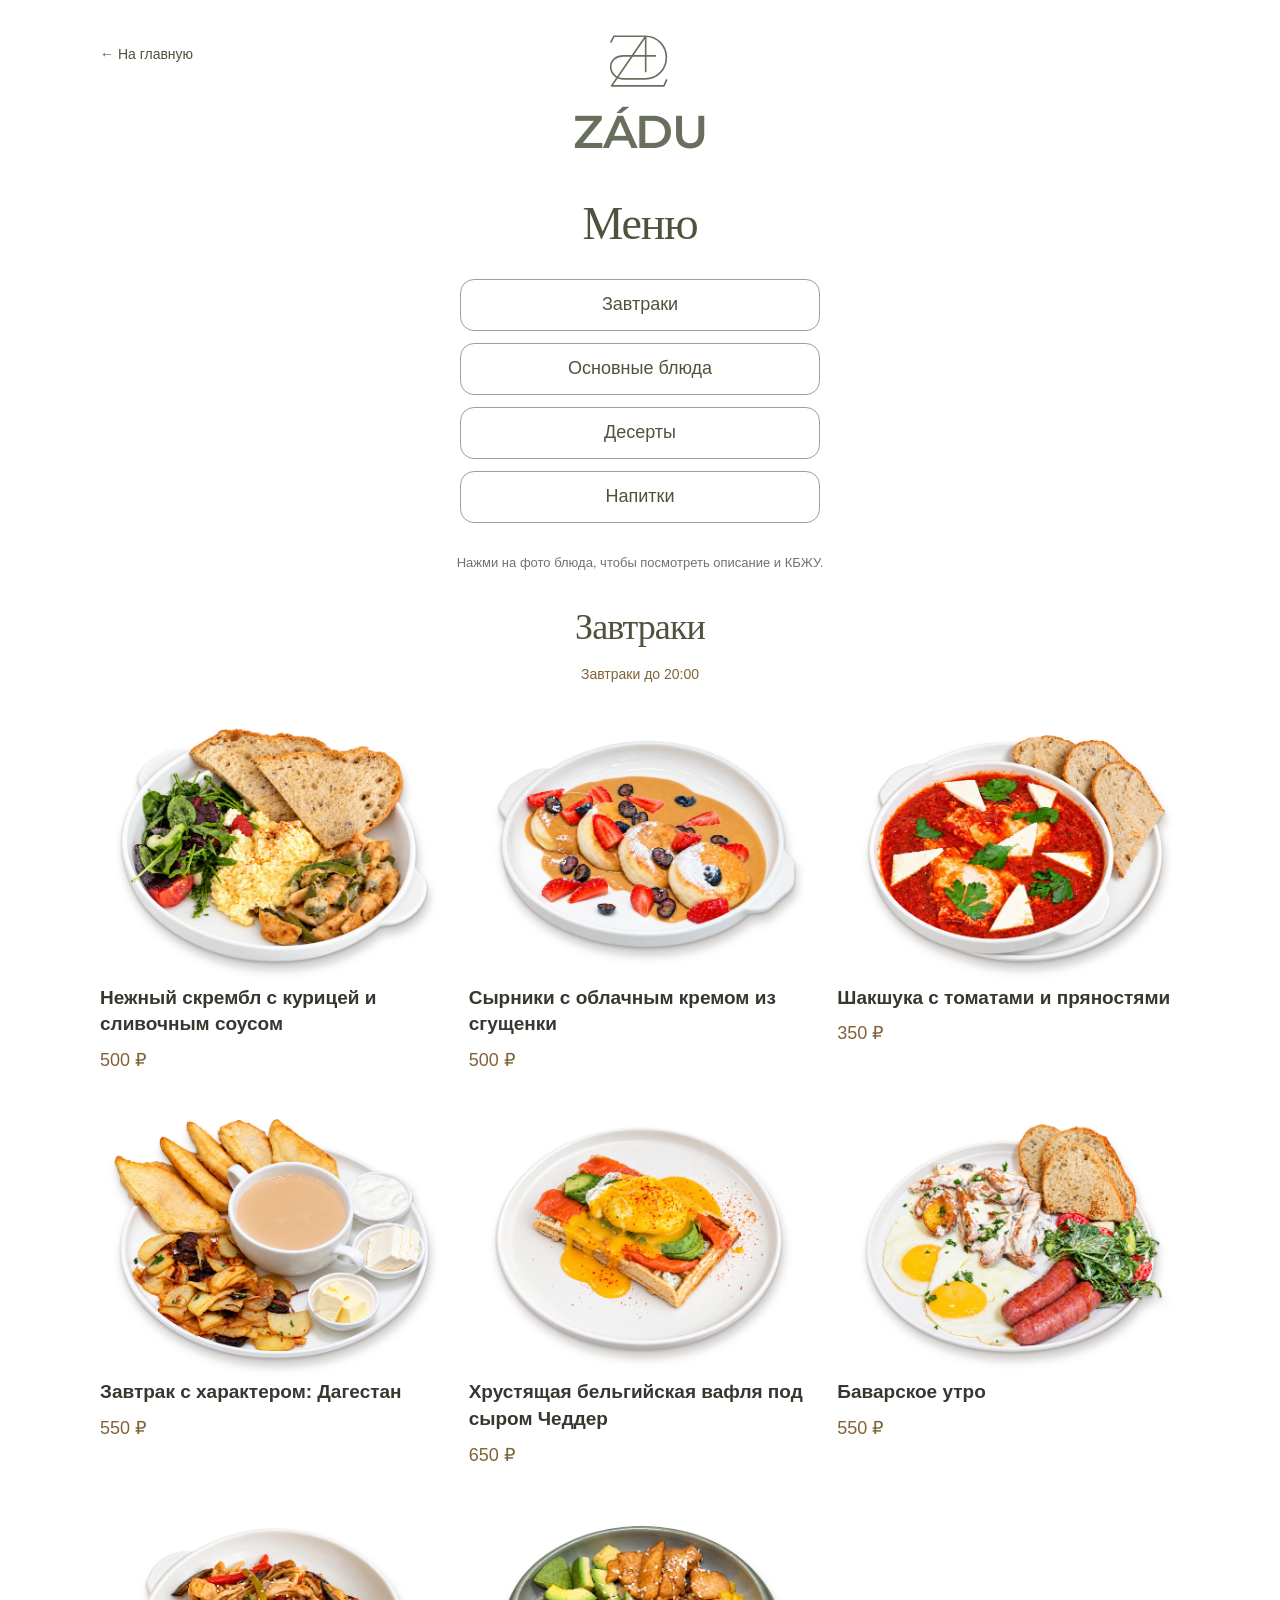
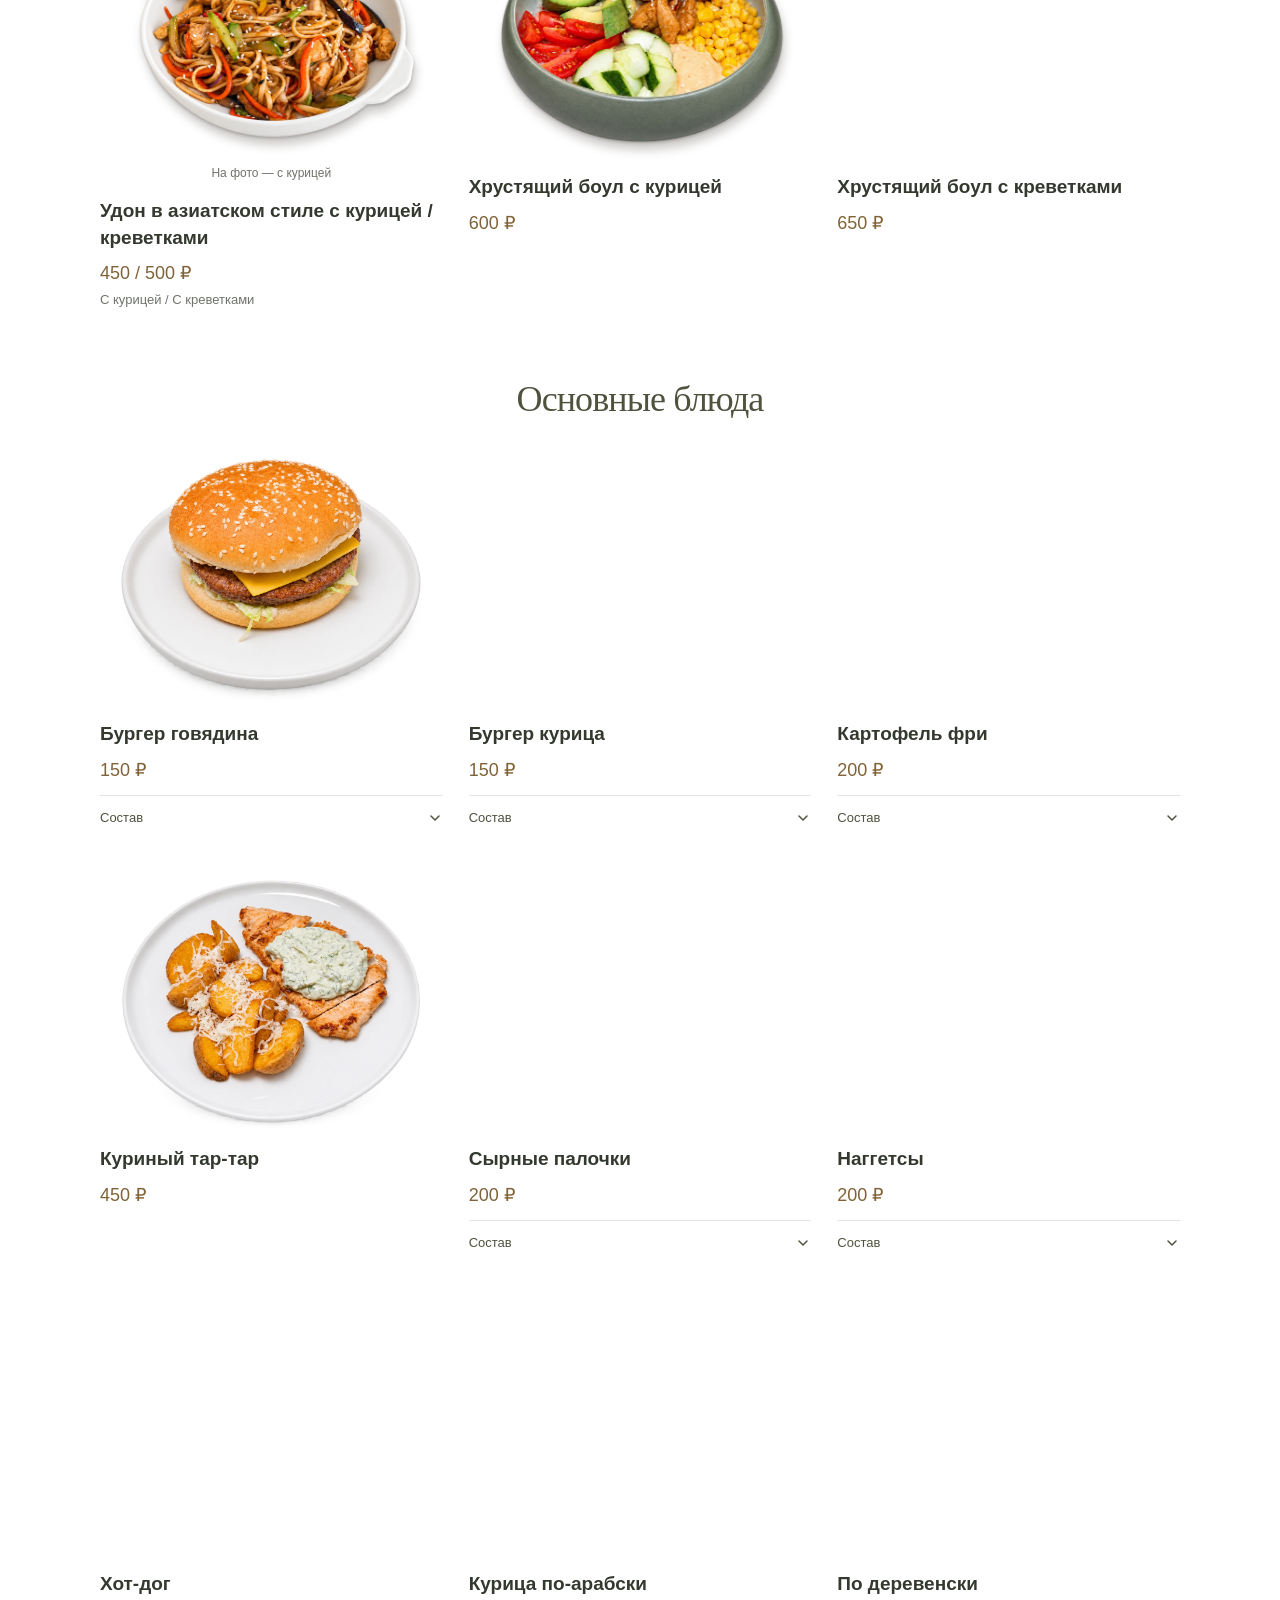
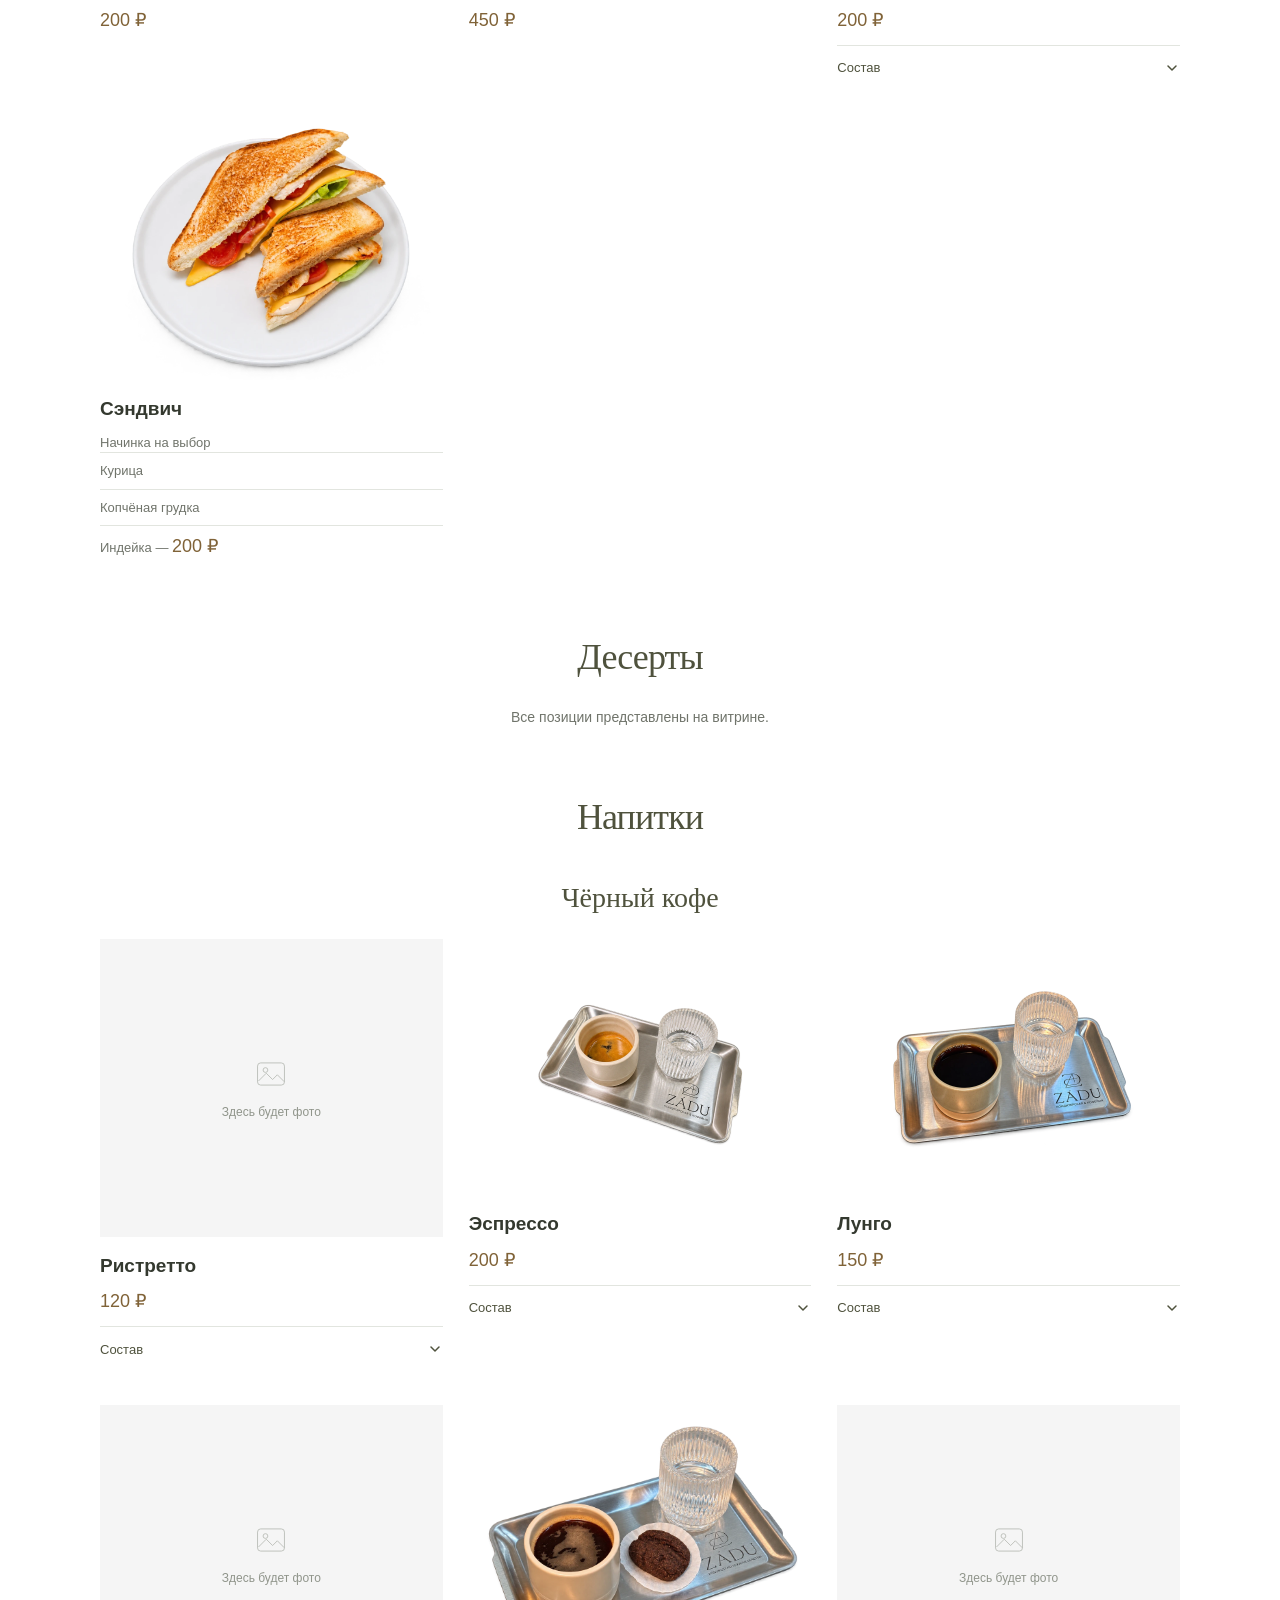
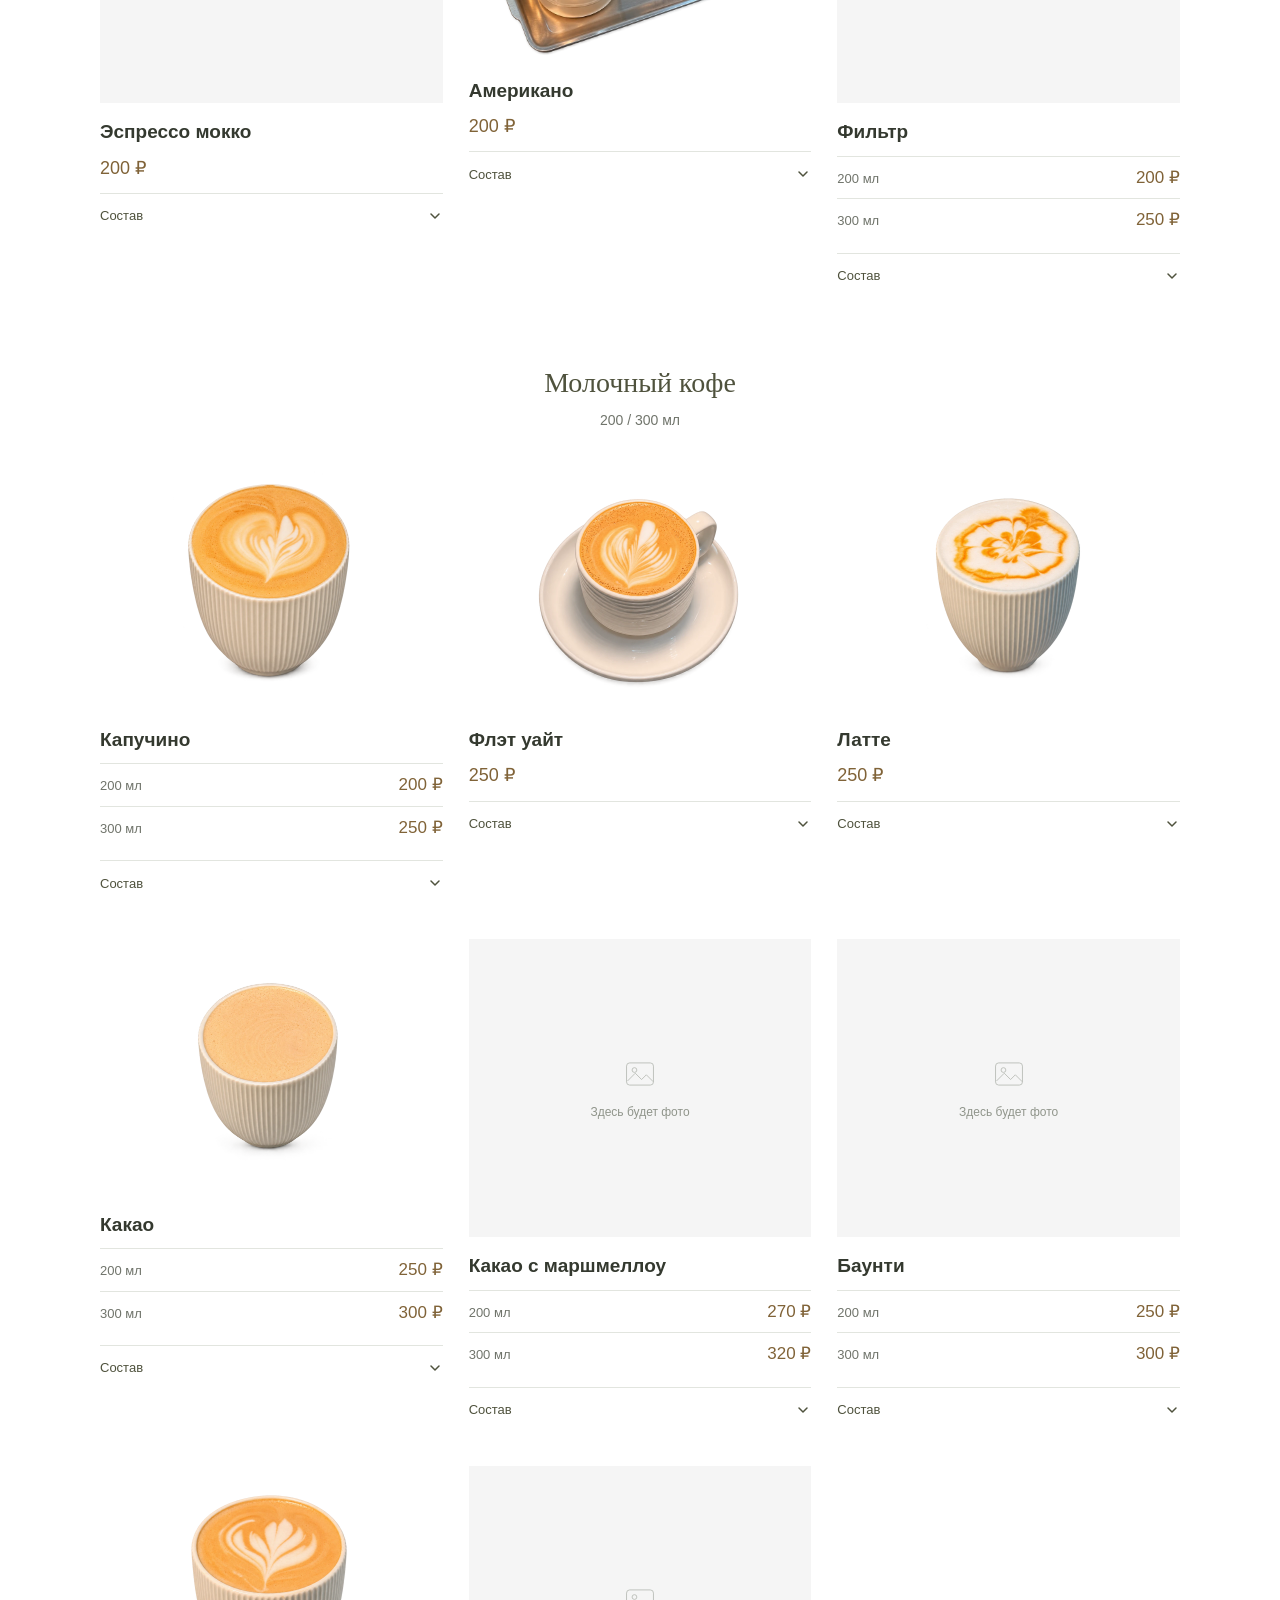
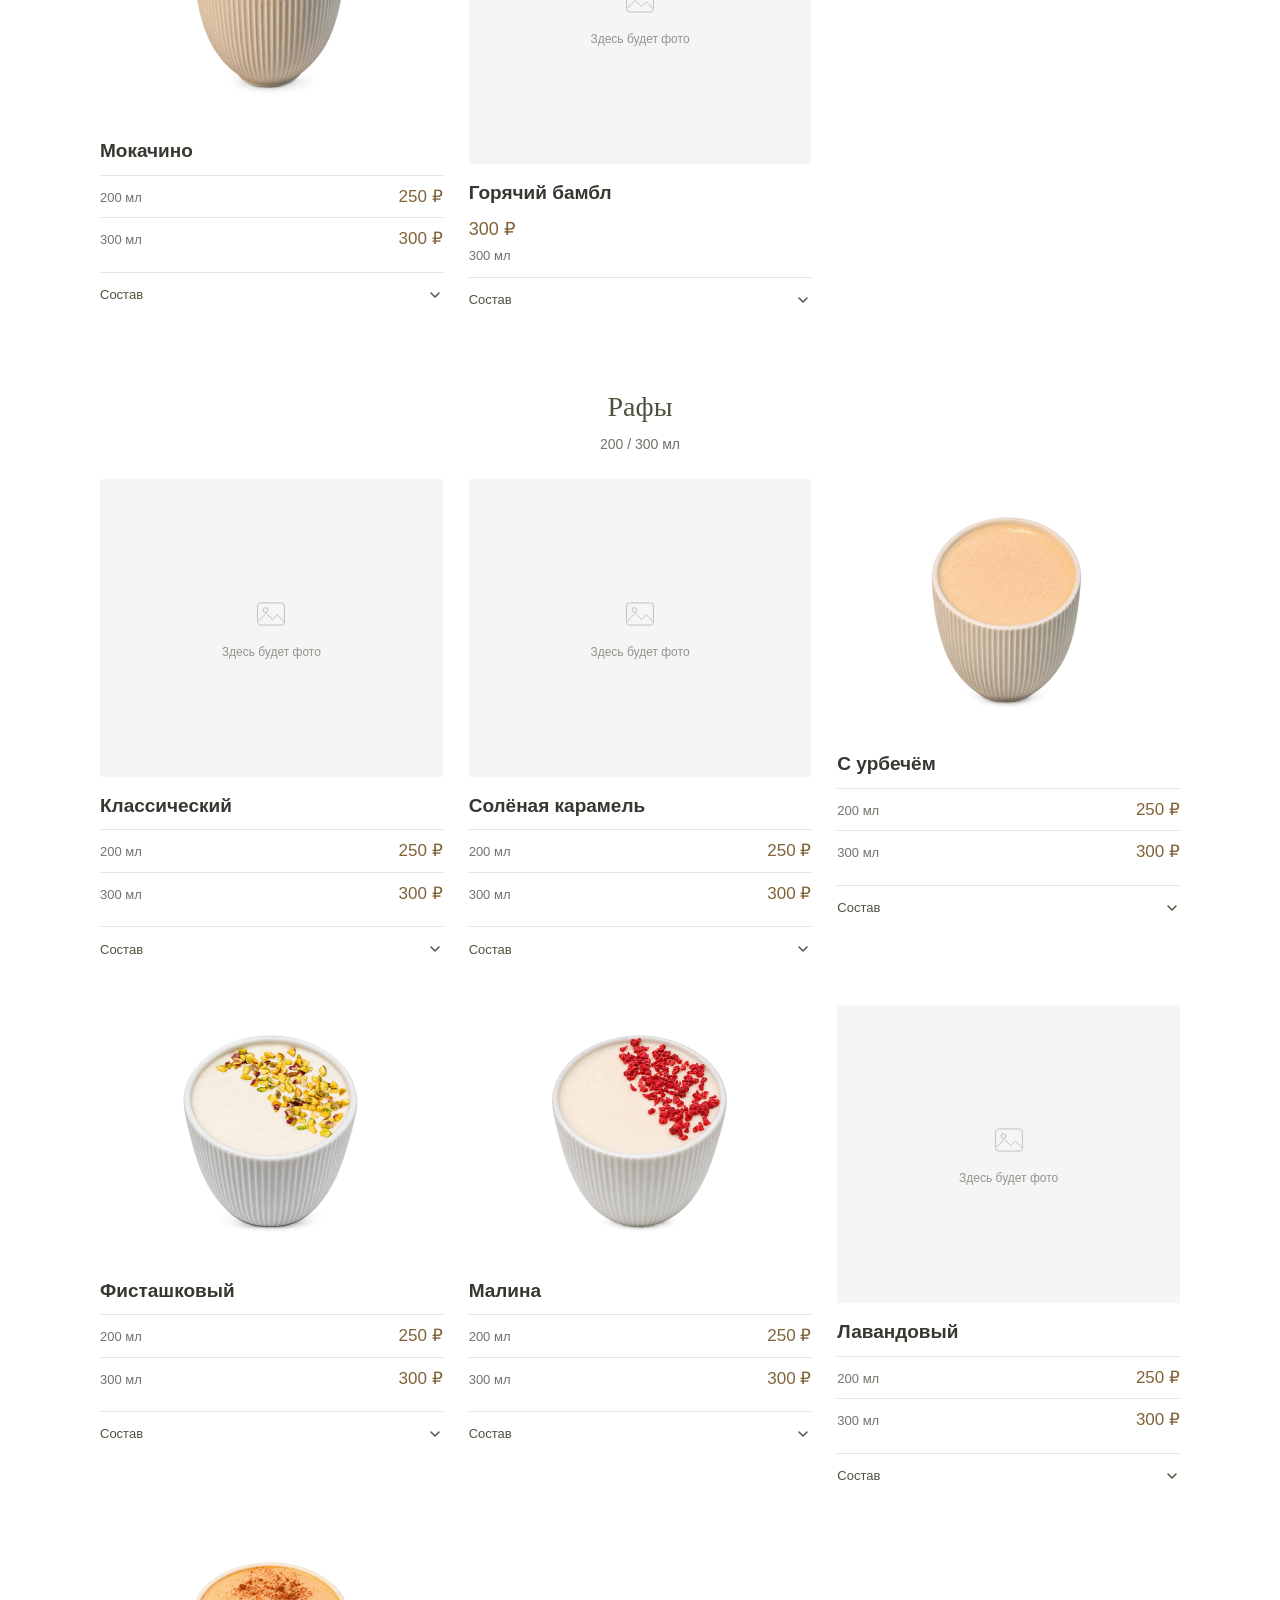
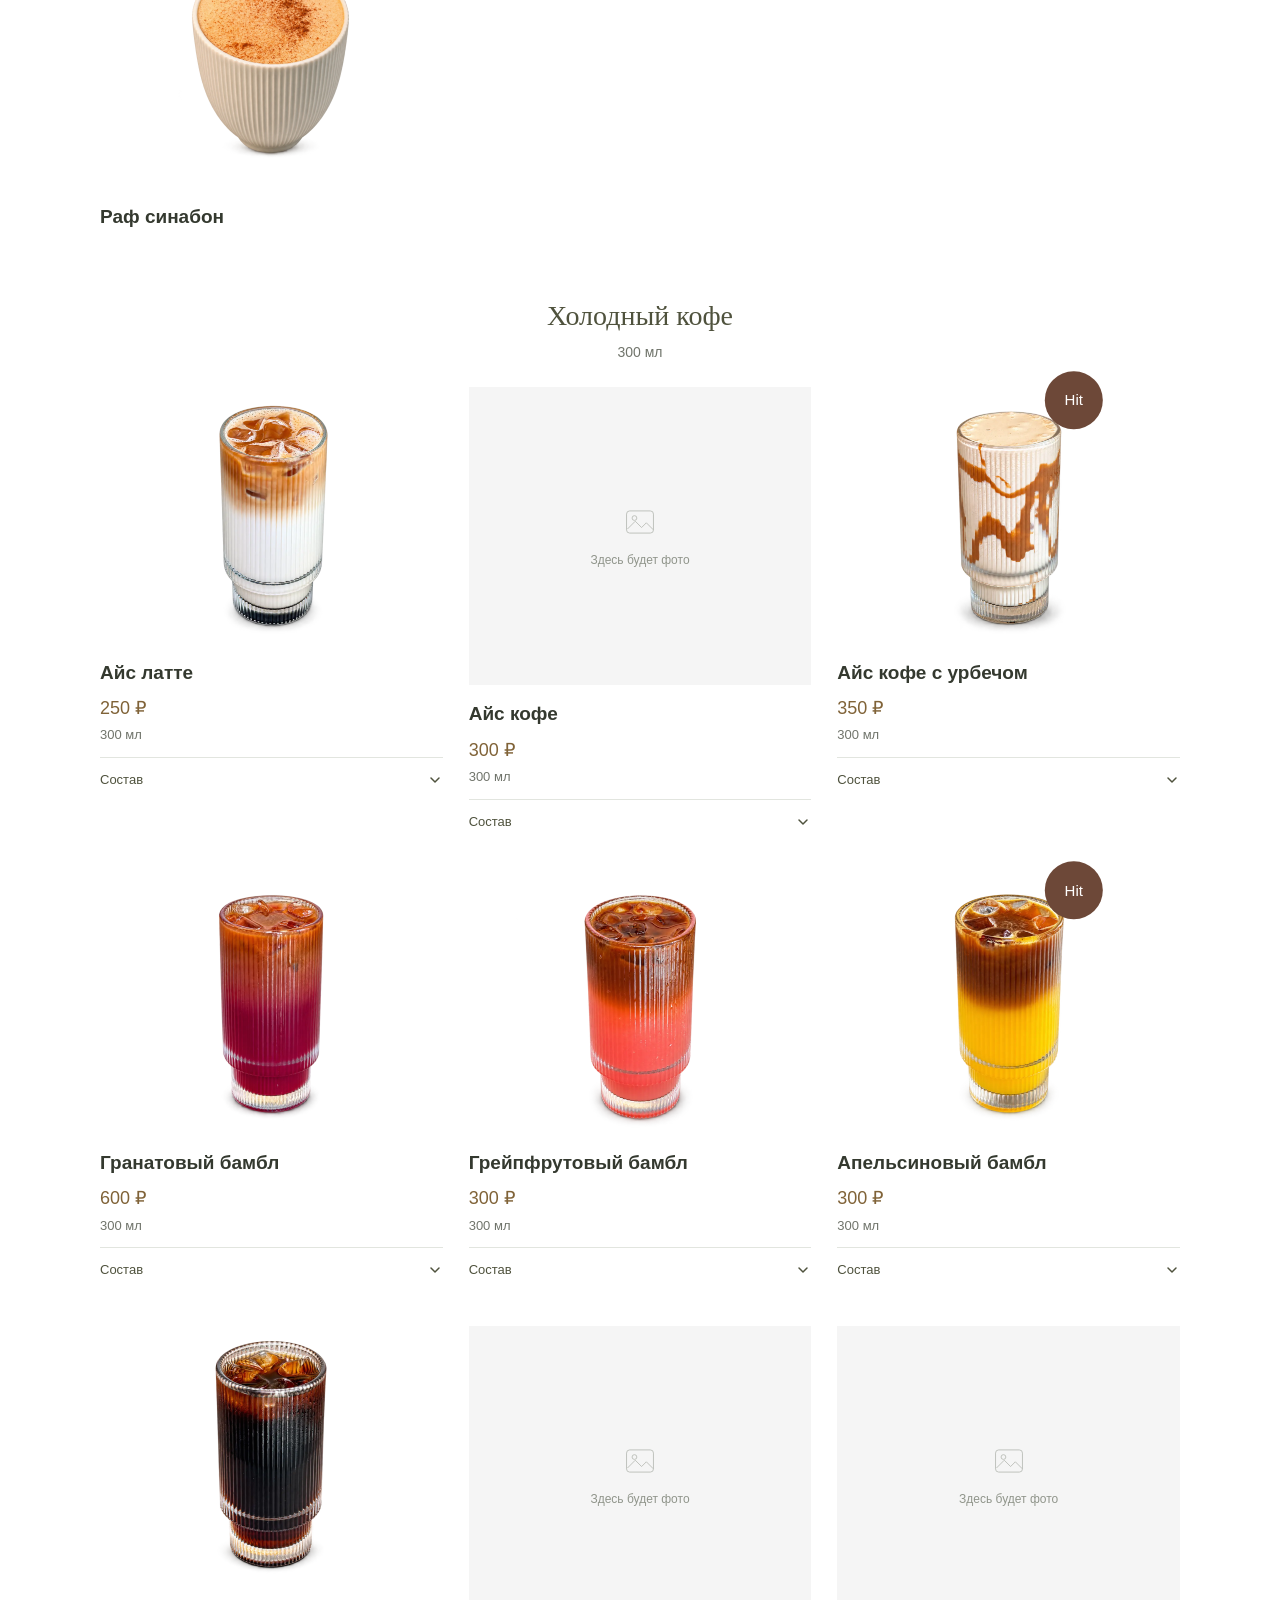
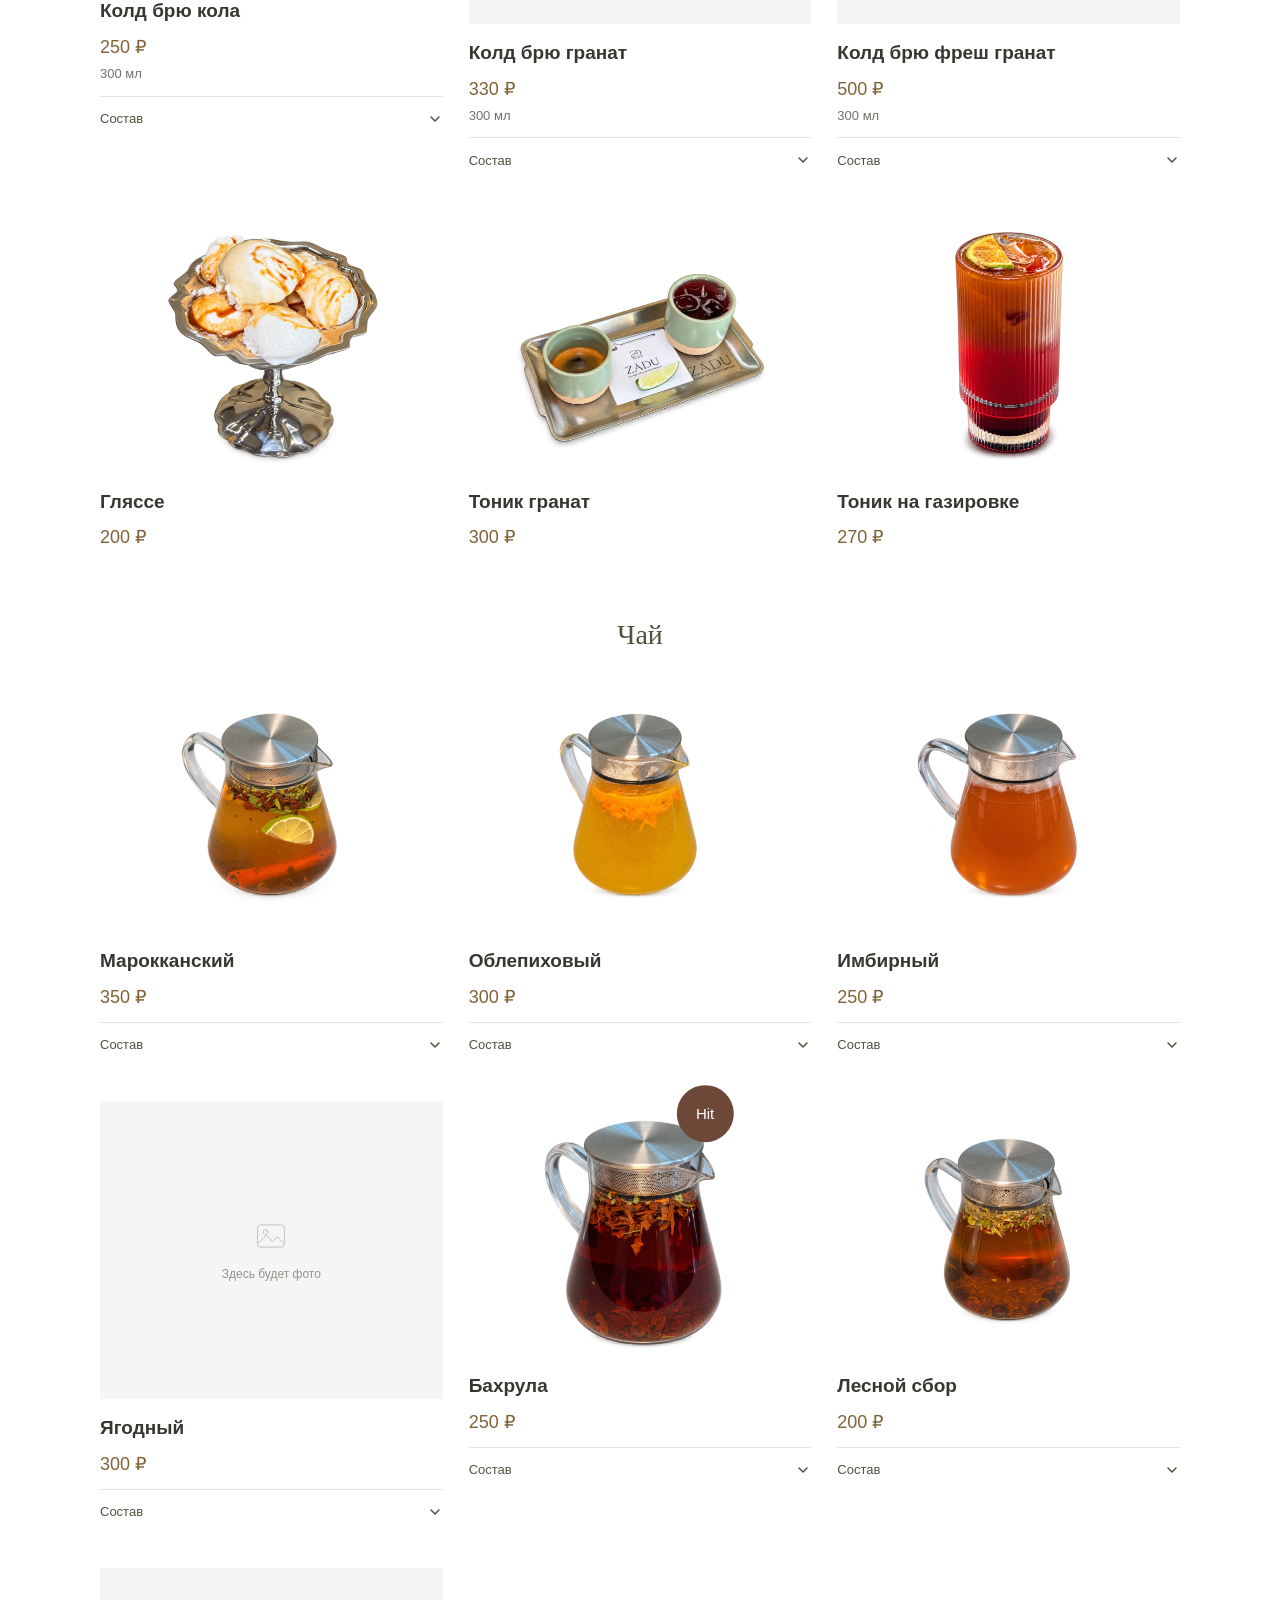
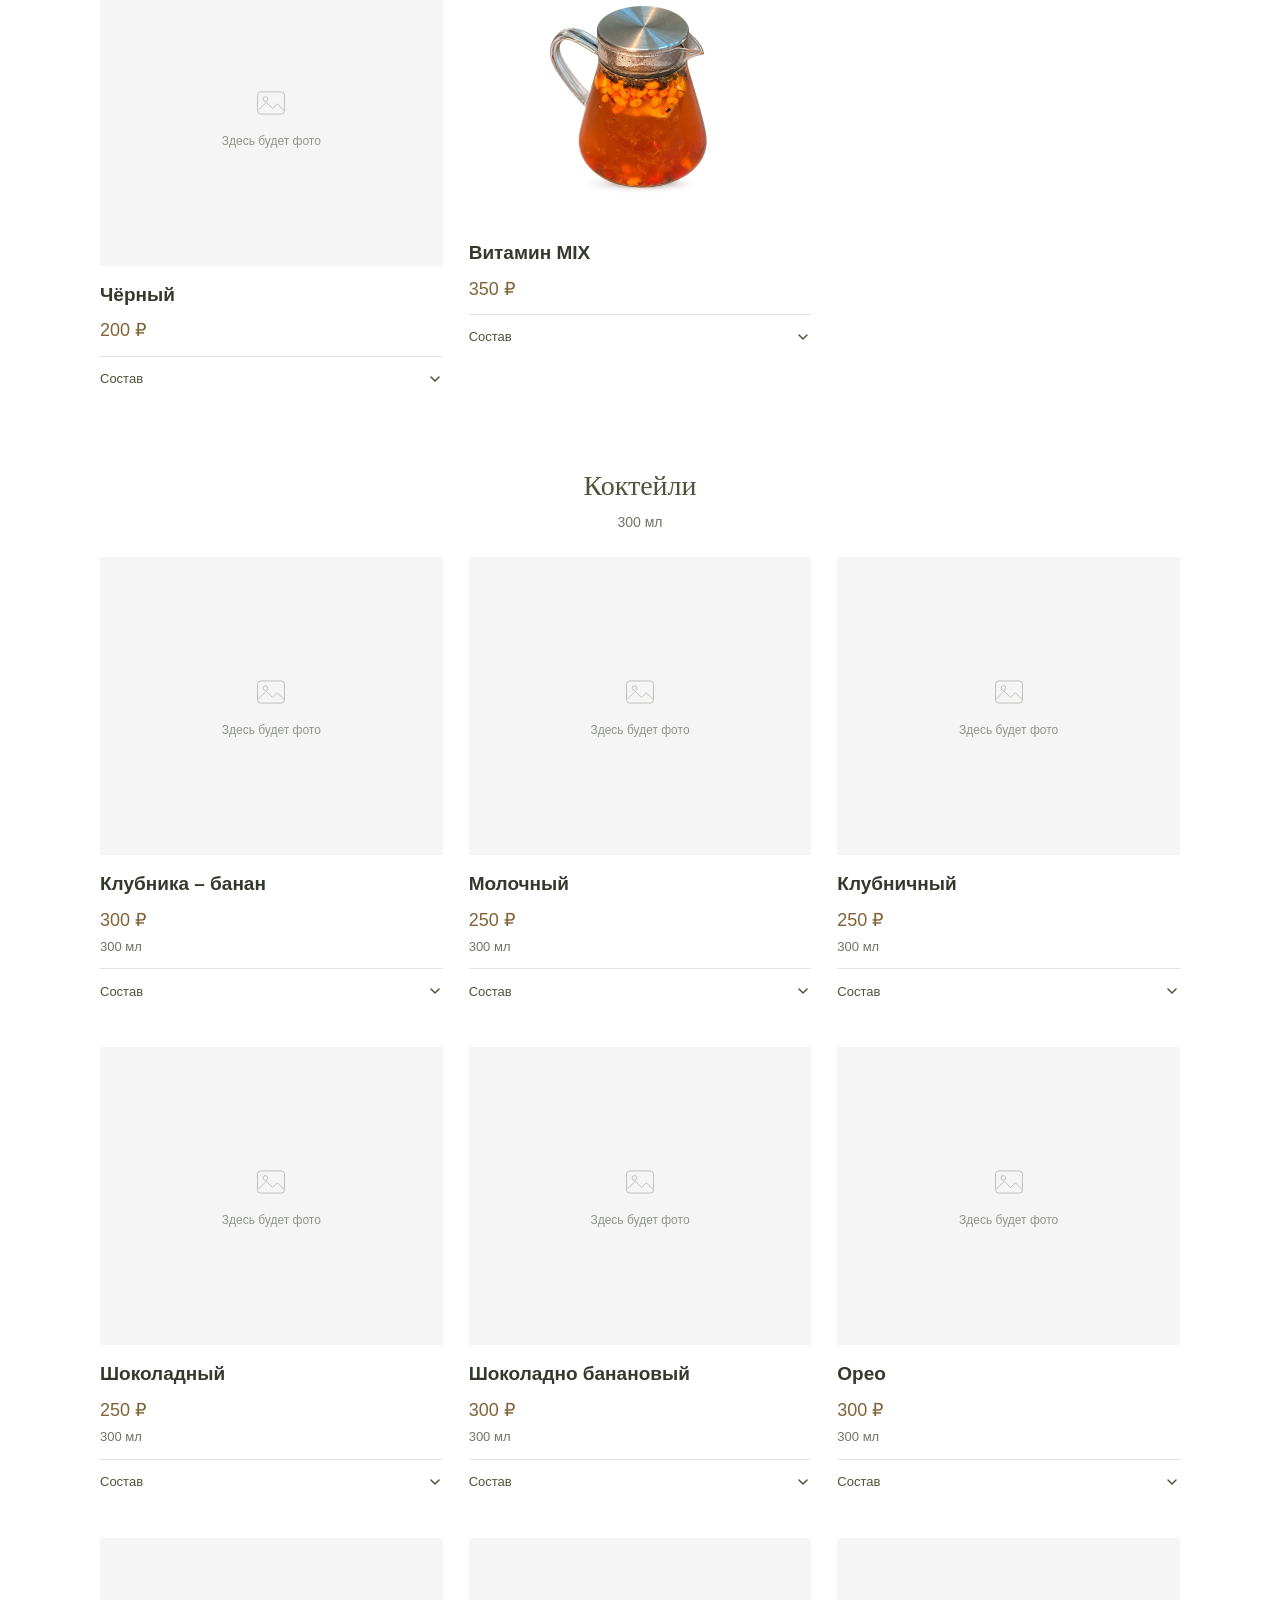
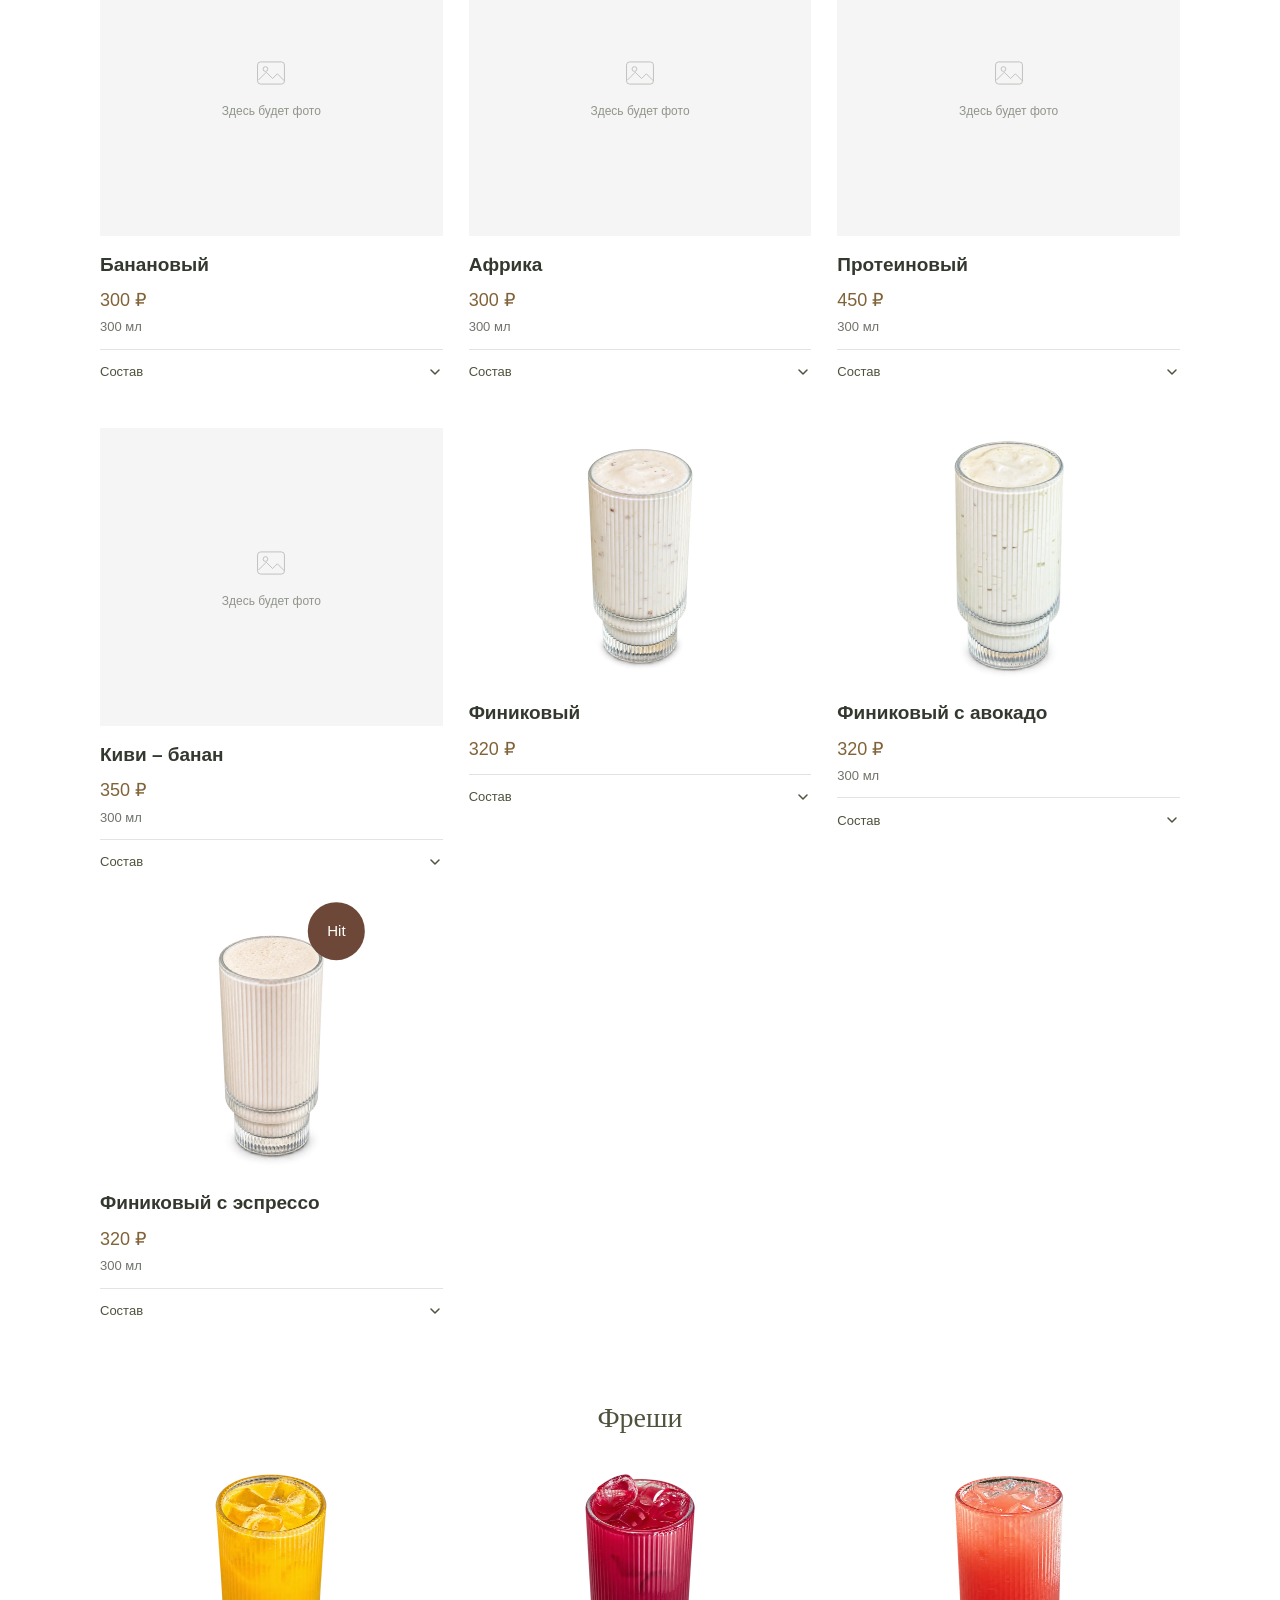
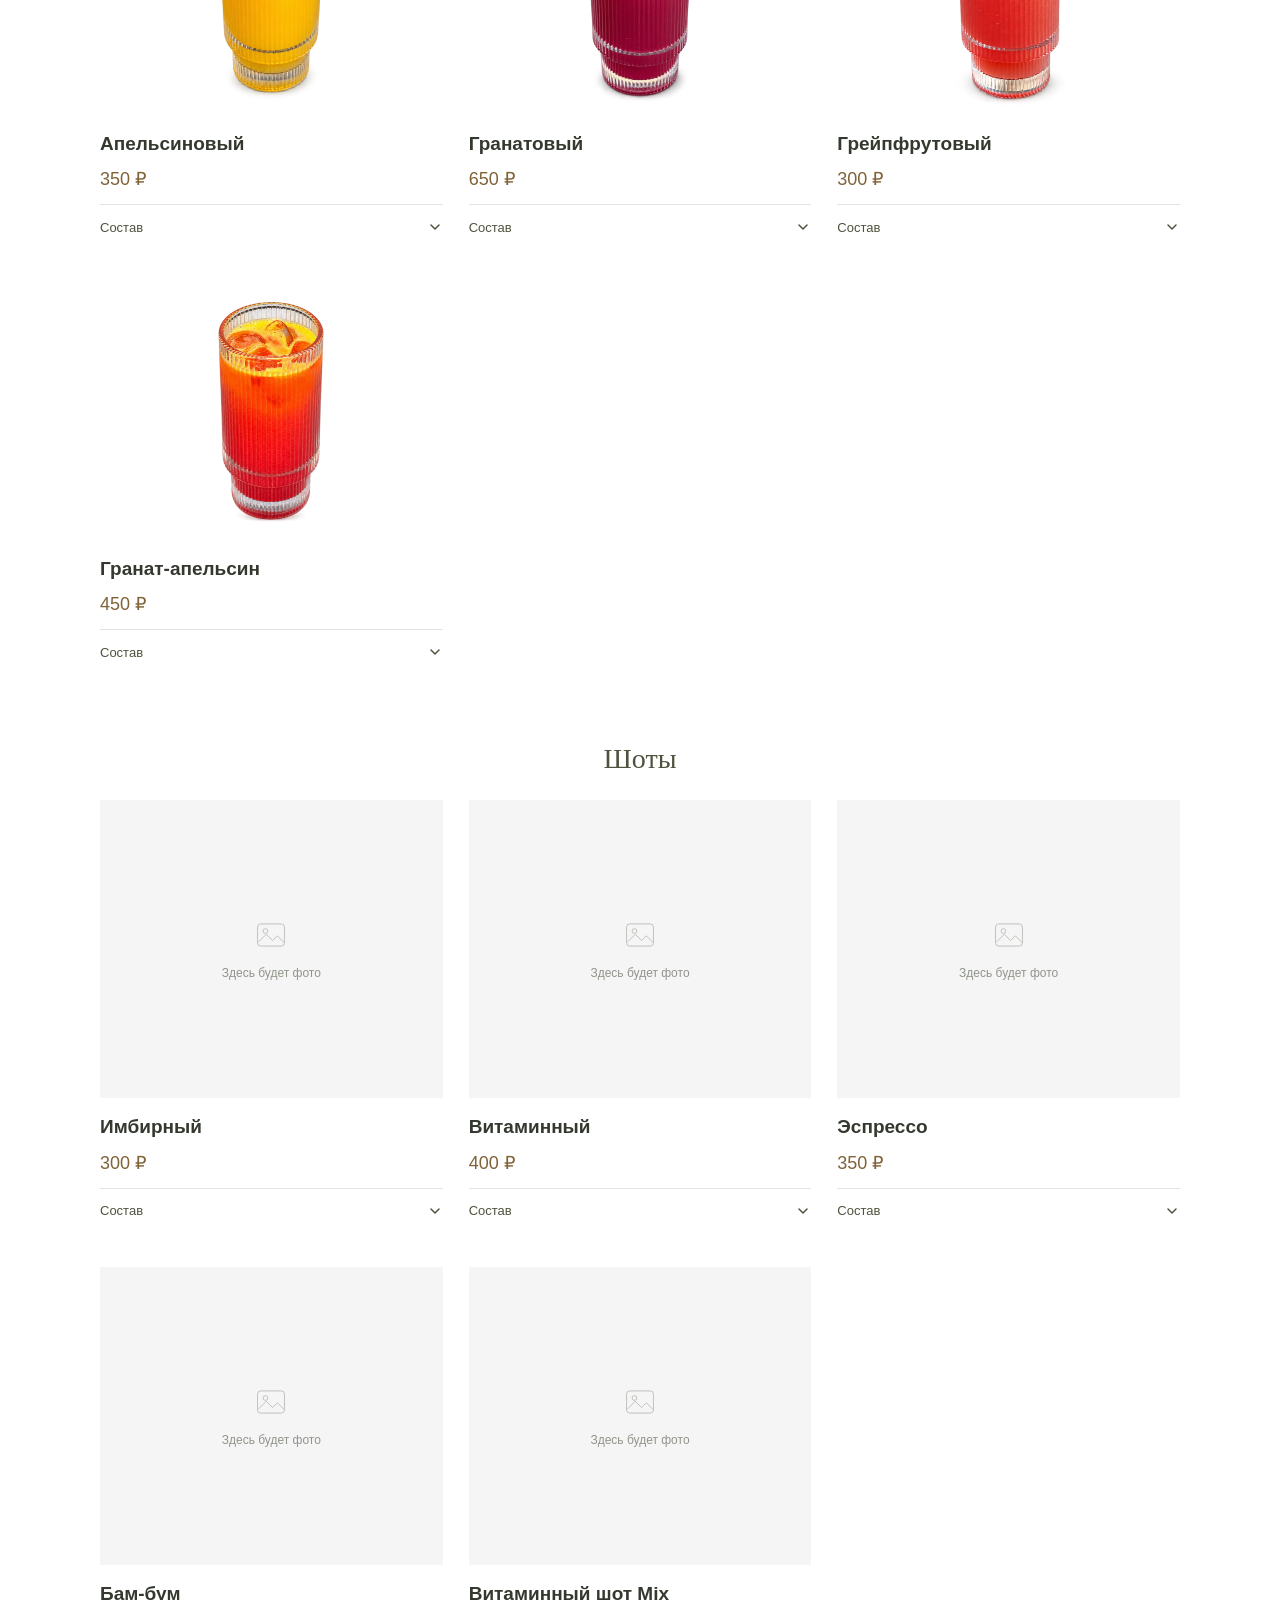
==== commit 17b81218: "Добавить описания сырных палочек и двух бургеров под «Состав»" ====
--- a/interior/menu/index.html
+++ b/interior/menu/index.html
@@ -12,7 +12,7 @@
 </head>
 <body class="menu-page">
   <header class="site-header menu-header"><a class="brand-logo" href="../?v=20261014-photo-loading-fix" aria-label="ZÁDU — главная"><img data-brand-logo src="../../assets/brand-mark-crisp-20261015.svg" width="64" height="60" alt="Фирменный знак кофейни ZÁDU" decoding="async"><span class="brand-name">ZÁDU</span></a><a class="back-home" href="../?v=20261014-photo-loading-fix">← На главную</a></header>
-  <main class="menu-layout"><h1>Меню</h1><nav class="menu-group-list" aria-label="Основные разделы меню"><a class="menu-group-card" href="breakfasts/?v=20261014-photo-loading-fix">Завтраки</a><a class="menu-group-card" href="main-dishes/?v=20261123-main-dishes">Основные блюда</a><a class="menu-group-card" href="desserts/?v=20261014-photo-loading-fix">Десерты</a><a class="menu-group-card" href="bar/?v=20261014-photo-loading-fix">Напитки</a></nav><p class="menu-help">Нажми на фото блюда, чтобы посмотреть описание и КБЖУ.</p><section class="menu-category" id="breakfasts" aria-labelledby="heading-breakfasts"><h2 id="heading-breakfasts">Завтраки</h2><p class="breakfast-hours">Завтраки до 20:00</p><div class="item-grid"><article id="dish-1" class="menu-item"><a class="dish-card-link" href="breakfasts/dish-1/?v=20261014-photo-loading-fix" aria-label="Подробнее: Нежный скрембл с курицей и сливочным соусом"><div class="item-photo cutout-dish-photo plate-shadow-preview "><img src="../../assets/dishes/scramble-chicken-transparent-20261015.webp?v=20261014-photo-loading-fix" alt="Нежный скрембл с курицей и сливочным соусом" width="1433" height="1098" loading="eager" decoding="async"></div><div class="item-copy"><div class="item-title"><h3>Нежный скрембл с курицей и сливочным соусом</h3></div><p class="item-price">500 ₽</p></div></a></article><article id="dish-2" class="menu-item"><a class="dish-card-link" href="breakfasts/dish-2/?v=20261014-photo-loading-fix" aria-label="Подробнее: Сырники с облачным кремом из сгущенки"><div class="item-photo cutout-dish-photo plate-shadow-preview "><img src="../../assets/dishes/syrniki-condensed-cream-transparent-20261015.webp?v=20261014-photo-loading-fix" alt="Сырники с облачным кремом из сгущенки" width="1433" height="1098" loading="eager" decoding="async"></div><div class="item-copy"><div class="item-title"><h3>Сырники с облачным кремом из сгущенки</h3></div><p class="item-price">500 ₽</p></div></a></article><article id="dish-3" class="menu-item"><a class="dish-card-link" href="breakfasts/dish-3/?v=20261014-photo-loading-fix" aria-label="Подробнее: Шакшука с томатами и пряностями"><div class="item-photo cutout-dish-photo plate-shadow-preview "><img src="../../assets/dishes/shakshuka-transparent-20261015.webp?v=20261014-photo-loading-fix" alt="Шакшука с томатами и пряностями" width="1433" height="1098" loading="eager" decoding="async"></div><div class="item-copy"><div class="item-title"><h3>Шакшука с томатами и пряностями</h3></div><p class="item-price">350 ₽</p></div></a></article><article id="dish-4" class="menu-item"><a class="dish-card-link" href="breakfasts/dish-4/?v=20261014-photo-loading-fix" aria-label="Подробнее: Завтрак с характером: Дагестан"><div class="item-photo cutout-dish-photo plate-shadow-preview "><img src="../../assets/dishes/dagestan-breakfast-transparent-20261015.webp?v=20261014-photo-loading-fix" alt="Завтрак с характером: Дагестан" width="1433" height="1098" loading="eager" decoding="async"></div><div class="item-copy"><div class="item-title"><h3>Завтрак с характером: Дагестан</h3></div><p class="item-price">550 ₽</p></div></a></article><article id="dish-5" class="menu-item"><a class="dish-card-link" href="breakfasts/dish-5/?v=20261014-photo-loading-fix" aria-label="Подробнее: Хрустящая бельгийская вафля под сыром Чеддер"><div class="item-photo cutout-dish-photo plate-shadow-preview "><img src="../../assets/dishes/belgian-waffle-cheddar-transparent-20261015.webp?v=20261014-photo-loading-fix" alt="Хрустящая бельгийская вафля под сыром Чеддер" width="1433" height="1098" loading="eager" decoding="async"></div><div class="item-copy"><div class="item-title"><h3>Хрустящая бельгийская вафля под сыром Чеддер</h3></div><p class="item-price">650 ₽</p></div></a></article><article id="dish-8" class="menu-item"><a class="dish-card-link" href="breakfasts/dish-8/?v=20261014-photo-loading-fix" aria-label="Подробнее: Баварское утро"><div class="item-photo cutout-dish-photo plate-shadow-preview "><img src="../../assets/dishes/bavarian-breakfast-transparent-20261015.webp?v=20261014-photo-loading-fix" alt="Баварское утро" width="1433" height="1098" loading="eager" decoding="async"></div><div class="item-copy"><div class="item-title"><h3>Баварское утро</h3></div><p class="item-price">550 ₽</p></div></a></article><article id="dish-6" class="menu-item"><a class="dish-card-link" href="breakfasts/dish-6/?v=20261014-photo-loading-fix" aria-label="Подробнее: Удон в азиатском стиле с курицей / креветками"><figure class="dish-photo-figure"><div class="item-photo cutout-dish-photo plate-shadow-preview "><img src="../../assets/dishes/udon-chicken-transparent-20261015.webp?v=20261014-photo-loading-fix" alt="Удон в азиатском стиле с курицей" width="1433" height="1098" loading="eager" decoding="async"></div><figcaption class="dish-photo-caption">На фото — с курицей</figcaption></figure><div class="item-copy"><div class="item-title"><h3>Удон в азиатском стиле с курицей / креветками</h3></div><p class="item-price" aria-label="С курицей: 450 ₽; С креветками: 500 ₽">450 / 500 ₽</p><p class="item-portion">С курицей / С креветками</p></div></a></article><article id="dish-7" class="menu-item"><a class="dish-card-link" href="breakfasts/dish-7/?v=20261014-photo-loading-fix" aria-label="Подробнее: Хрустящий боул с курицей"><div class="item-photo cutout-dish-photo plate-shadow-preview "><img src="../../assets/dishes/bowl-chicken-transparent-20261015.webp?v=20261014-photo-loading-fix" alt="Хрустящий боул с курицей" width="1433" height="1098" loading="eager" decoding="async"></div><div class="item-copy"><div class="item-title"><h3>Хрустящий боул с курицей</h3></div><p class="item-price">600 ₽</p></div></a></article><article id="dish-7-shrimp" class="menu-item"><a class="dish-card-link" href="breakfasts/dish-7-shrimp/?v=20261014-photo-loading-fix" aria-label="Подробнее: Хрустящий боул с креветками"><div class="item-photo cutout-dish-photo plate-shadow-preview "><img src="../../assets/dishes/bowl-shrimp-no-bread-transparent-20261015.webp?v=20261014-photo-loading-fix" alt="Хрустящий боул с креветками" width="1432" height="1098" loading="eager" decoding="async"></div><div class="item-copy"><div class="item-title"><h3>Хрустящий боул с креветками</h3></div><p class="item-price">650 ₽</p></div></a></article></div></section><section class="menu-category" id="main-dishes" aria-labelledby="heading-main-dishes"><h2 id="heading-main-dishes">Основные блюда</h2><div class="item-grid"><article class="menu-item"><div class="item-photo cutout-dish-photo "><img src="../../assets/dishes/beef-burger-transparent-20261123.webp?v=20261014-photo-loading-fix" alt="Бургер говядина" width="1144" height="878" loading="eager" decoding="async"></div><div class="item-copy"><div class="item-title"><h3>Бургер говядина</h3></div><p class="item-price">150 ₽</p></div></article><article class="menu-item"><div class="item-photo cutout-dish-photo "><img src="../../assets/dishes/chicken-burger-transparent-20261123.webp?v=20261014-photo-loading-fix" alt="Бургер курица" width="1144" height="878" loading="eager" decoding="async"></div><div class="item-copy"><div class="item-title"><h3>Бургер курица</h3></div><p class="item-price">150 ₽</p></div></article><article class="menu-item drink-composition-card"><div class="item-photo cutout-dish-photo "><img src="../../assets/dishes/fries-transparent-20261123.webp?v=20261014-photo-loading-fix" alt="Картофель фри" width="1144" height="878" loading="eager" decoding="async"></div><div class="item-copy"><div class="item-title"><h3>Картофель фри</h3></div><p class="item-price">200 ₽</p></div><details class="drink-composition"><summary aria-label="Состав: Картофель фри"><span>Состав</span><svg viewBox="0 0 16 16" fill="none" aria-hidden="true"><path d="m4 6 4 4 4-4"/></svg></summary><div class="drink-composition-content"><p><strong>Состав:</strong> Хрустящие снаружи и мягкие внутри.</p></div></details></article><article class="menu-item"><div class="item-photo cutout-dish-photo "><img src="../../assets/dishes/chicken-tartar-transparent-20261123.webp?v=20261014-photo-loading-fix" alt="Куриный тар-тар" width="1144" height="878" loading="eager" decoding="async"></div><div class="item-copy"><div class="item-title"><h3>Куриный тар-тар</h3></div><p class="item-price">450 ₽</p></div></article><article class="menu-item"><div class="item-photo cutout-dish-photo "><img src="../../assets/dishes/cheese-sticks-transparent-20261123.webp?v=20261014-photo-loading-fix" alt="Сырные палочки" width="1144" height="878" loading="eager" decoding="async"></div><div class="item-copy"><div class="item-title"><h3>Сырные палочки</h3></div><p class="item-price">200 ₽</p></div></article><article class="menu-item drink-composition-card"><div class="item-photo cutout-dish-photo "><img src="../../assets/dishes/nuggets-transparent-20261123.webp?v=20261014-photo-loading-fix" alt="Наггетсы" width="1144" height="878" loading="eager" decoding="async"></div><div class="item-copy"><div class="item-title"><h3>Наггетсы</h3></div><p class="item-price">200 ₽</p></div><details class="drink-composition"><summary aria-label="Состав: Наггетсы"><span>Состав</span><svg viewBox="0 0 16 16" fill="none" aria-hidden="true"><path d="m4 6 4 4 4-4"/></svg></summary><div class="drink-composition-content"><p><strong>Состав:</strong> Сочные кусочки нежного куриного филе в золотистой хрустящей панировке.</p></div></details></article><article class="menu-item"><div class="item-photo cutout-dish-photo "><img src="../../assets/dishes/hot-dog-transparent-20261123.webp?v=20261014-photo-loading-fix" alt="Хот-дог" width="1144" height="878" loading="eager" decoding="async"></div><div class="item-copy"><div class="item-title"><h3>Хот-дог</h3></div><p class="item-price">200 ₽</p></div></article><article class="menu-item"><div class="item-photo cutout-dish-photo "><img src="../../assets/dishes/arabian-chicken-transparent-20261123.webp?v=20261014-photo-loading-fix" alt="Курица по-арабски" width="1144" height="878" loading="eager" decoding="async"></div><div class="item-copy"><div class="item-title"><h3>Курица по-арабски</h3></div><p class="item-price">450 ₽</p></div></article><article class="menu-item drink-composition-card"><div class="item-photo cutout-dish-photo "><img src="../../assets/dishes/potato-wedges-transparent-20261123.webp?v=20261014-photo-loading-fix" alt="По деревенски" width="1144" height="878" loading="eager" decoding="async"></div><div class="item-copy"><div class="item-title"><h3>По деревенски</h3></div><p class="item-price">200 ₽</p></div><details class="drink-composition"><summary aria-label="Состав: По деревенски"><span>Состав</span><svg viewBox="0 0 16 16" fill="none" aria-hidden="true"><path d="m4 6 4 4 4-4"/></svg></summary><div class="drink-composition-content"><p><strong>Состав:</strong> Ароматные картофельные дольки с хрустящей корочкой и нежной серединкой, приправленные специями.</p></div></details></article><article class="menu-item"><div class="item-photo cutout-dish-photo "><img src="../../assets/dishes/sandwich-transparent-20261123.webp?v=20261014-photo-loading-fix" alt="Сэндвич" width="1144" height="878" loading="eager" decoding="async"></div><div class="item-copy"><div class="item-title"><h3>Сэндвич</h3></div><div class="variant-list"><p class="item-portion">Начинка на выбор</p><div class="variant-row"><span>Курица</span></div><div class="variant-row"><span>Копчёная грудка</span></div><div class="variant-row"><span>Индейка — <span class="item-price">200 ₽</span></span></div></div></div></article></div></section><section class="menu-category" id="desserts" aria-labelledby="heading-desserts"><h2 id="heading-desserts">Десерты</h2><p class="empty-category">Все позиции представлены на витрине.</p></section><section class="drinks-section" id="drinks" aria-labelledby="heading-drinks"><h2 id="heading-drinks">Напитки</h2><section class="menu-category" id="coffee" aria-labelledby="heading-coffee"><h3 id="heading-coffee">Чёрный кофе</h3><div class="item-grid"><article class="menu-item drink-composition-card"><div class="item-photo menu-photo-placeholder " aria-hidden="true"><svg viewBox="0 0 48 48" fill="none"><rect x="7" y="10" width="34" height="28" rx="4"/><circle cx="17" cy="19" r="3"/><path d="m8 33 10-10 8 8 6-6 9 9"/></svg><span>Здесь будет фото</span></div><div class="item-copy"><div class="item-title"><h3>Ристретто</h3></div><p class="item-price">120 ₽</p></div><details class="drink-composition"><summary aria-label="Состав: Ристретто"><span>Состав</span><svg viewBox="0 0 16 16" fill="none" aria-hidden="true"><path d="m4 6 4 4 4-4"/></svg></summary><div class="drink-composition-content"><p><strong>Состав:</strong> более короткая экстракция эспрессо</p></div></details></article><article class="menu-item drink-composition-card"><div class="item-photo cutout-dish-photo "><img src="../../assets/drinks/espresso-tray-transparent-20261123.webp?v=20261014-photo-loading-fix" alt="Эспрессо" width="1024" height="1024" loading="eager" decoding="async"></div><div class="item-copy"><div class="item-title"><h3>Эспрессо</h3></div><p class="item-price">200 ₽</p></div><details class="drink-composition"><summary aria-label="Состав: Эспрессо"><span>Состав</span><svg viewBox="0 0 16 16" fill="none" aria-hidden="true"><path d="m4 6 4 4 4-4"/></svg></summary><div class="drink-composition-content"><p><strong>Состав:</strong> 100% свежеобжаренный кофе, вода</p></div></details></article><article class="menu-item drink-composition-card"><div class="item-photo cutout-dish-photo "><img src="../../assets/drinks/lungo-zadu-transparent-20261122.webp?v=20261123-lungo-transparent" alt="Лунго" width="1024" height="1024" loading="eager" fetchpriority="high" decoding="async"></div><div class="item-copy"><div class="item-title"><h3>Лунго</h3></div><p class="item-price">150 ₽</p></div><details class="drink-composition"><summary aria-label="Состав: Лунго"><span>Состав</span><svg viewBox="0 0 16 16" fill="none" aria-hidden="true"><path d="m4 6 4 4 4-4"/></svg></summary><div class="drink-composition-content"><p><strong>Состав:</strong> молотый кофе, вода</p></div></details></article><article class="menu-item drink-composition-card"><div class="item-photo menu-photo-placeholder " aria-hidden="true"><svg viewBox="0 0 48 48" fill="none"><rect x="7" y="10" width="34" height="28" rx="4"/><circle cx="17" cy="19" r="3"/><path d="m8 33 10-10 8 8 6-6 9 9"/></svg><span>Здесь будет фото</span></div><div class="item-copy"><div class="item-title"><h3>Эспрессо мокко</h3></div><p class="item-price">200 ₽</p></div><details class="drink-composition"><summary aria-label="Состав: Эспрессо мокко"><span>Состав</span><svg viewBox="0 0 16 16" fill="none" aria-hidden="true"><path d="m4 6 4 4 4-4"/></svg></summary><div class="drink-composition-content"><p><strong>Состав:</strong> эспрессо, шоколад Callebaut</p></div></details></article><article class="menu-item drink-composition-card"><div class="item-photo cutout-dish-photo "><img src="../../assets/drinks/americano-zadu-transparent-20261123.webp?v=20261123-americano-transparent" alt="Американо" width="1000" height="750" loading="eager" decoding="async"></div><div class="item-copy"><div class="item-title"><h3>Американо</h3></div><p class="item-price">200 ₽</p></div><details class="drink-composition"><summary aria-label="Состав: Американо"><span>Состав</span><svg viewBox="0 0 16 16" fill="none" aria-hidden="true"><path d="m4 6 4 4 4-4"/></svg></summary><div class="drink-composition-content"><p><strong>Состав:</strong> двойное эспрессо, вода</p></div></details></article><article class="menu-item drink-composition-card"><div class="item-photo menu-photo-placeholder " aria-hidden="true"><svg viewBox="0 0 48 48" fill="none"><rect x="7" y="10" width="34" height="28" rx="4"/><circle cx="17" cy="19" r="3"/><path d="m8 33 10-10 8 8 6-6 9 9"/></svg><span>Здесь будет фото</span></div><div class="item-copy"><div class="item-title"><h3>Фильтр</h3></div><div class="variant-list"><div class="variant-row"><span>200 мл</span><strong>200 ₽</strong></div><div class="variant-row"><span>300 мл</span><strong>250 ₽</strong></div></div></div><details class="drink-composition"><summary aria-label="Состав: Фильтр"><span>Состав</span><svg viewBox="0 0 16 16" fill="none" aria-hidden="true"><path d="m4 6 4 4 4-4"/></svg></summary><div class="drink-composition-content"><p><strong>Состав:</strong> молотый кофе, горячая вода</p></div></details></article></div></section><section class="menu-category" id="milk-coffee" aria-labelledby="heading-milk-coffee"><h3 id="heading-milk-coffee">Молочный кофе</h3><p class="category-note">200 / 300 мл</p><div class="item-grid"><article class="menu-item drink-composition-card"><div class="item-photo cutout-dish-photo "><img src="../../assets/drinks/cappuccino-zadu-transparent-20261123.webp?v=20261123-cappuccino-transparent" alt="Капучино" width="1024" height="1024" loading="eager" decoding="async"></div><div class="item-copy"><div class="item-title"><h3>Капучино</h3></div><div class="variant-list"><div class="variant-row"><span>200 мл</span><strong>200 ₽</strong></div><div class="variant-row"><span>300 мл</span><strong>250 ₽</strong></div></div></div><details class="drink-composition"><summary aria-label="Состав: Капучино"><span>Состав</span><svg viewBox="0 0 16 16" fill="none" aria-hidden="true"><path d="m4 6 4 4 4-4"/></svg></summary><div class="drink-composition-content"><p><strong>Состав:</strong> эспрессо, молоко</p><p class="drink-composition-note">При желании можно заменить на альтернативное молоко.</p></div></details></article><article class="menu-item drink-composition-card"><div class="item-photo cutout-dish-photo "><img src="../../assets/drinks/flat-white-zadu-transparent-20261123.webp?v=20261123-flat-white-transparent" alt="Флэт уайт" width="1024" height="1024" loading="eager" decoding="async"></div><div class="item-copy"><div class="item-title"><h3>Флэт уайт</h3></div><p class="item-price">250 ₽</p></div><details class="drink-composition"><summary aria-label="Состав: Флэт уайт"><span>Состав</span><svg viewBox="0 0 16 16" fill="none" aria-hidden="true"><path d="m4 6 4 4 4-4"/></svg></summary><div class="drink-composition-content"><p><strong>Состав:</strong> двойное эспрессо, молоко</p><p class="drink-composition-note">При желании можно заменить на альтернативное молоко.</p></div></details></article><article class="menu-item drink-composition-card"><div class="item-photo cutout-dish-photo "><img src="../../assets/drinks/latte-zadu-transparent-20261123.webp?v=20261123-latte-transparent" alt="Латте" width="1024" height="1024" loading="eager" fetchpriority="high" decoding="async"></div><div class="item-copy"><div class="item-title"><h3>Латте</h3></div><p class="item-price">250 ₽</p></div><details class="drink-composition"><summary aria-label="Состав: Латте"><span>Состав</span><svg viewBox="0 0 16 16" fill="none" aria-hidden="true"><path d="m4 6 4 4 4-4"/></svg></summary><div class="drink-composition-content"><p><strong>Состав:</strong> эспрессо, молоко</p><p class="drink-composition-note">При желании можно заменить на альтернативное молоко.</p></div></details></article><article class="menu-item drink-composition-card"><div class="item-photo cutout-dish-photo "><img src="../../assets/drinks/cocoa-zadu-transparent-20261123.webp?v=20261123-cocoa-transparent" alt="Какао" width="1024" height="1024" loading="eager" fetchpriority="high" decoding="async"></div><div class="item-copy"><div class="item-title"><h3>Какао</h3></div><div class="variant-list"><div class="variant-row"><span>200 мл</span><strong>250 ₽</strong></div><div class="variant-row"><span>300 мл</span><strong>300 ₽</strong></div></div></div><details class="drink-composition"><summary aria-label="Состав: Какао"><span>Состав</span><svg viewBox="0 0 16 16" fill="none" aria-hidden="true"><path d="m4 6 4 4 4-4"/></svg></summary><div class="drink-composition-content"><p><strong>Состав:</strong> молоко, какао-порошок или натуральный шоколад — на выбор.</p></div></details></article><article class="menu-item drink-composition-card"><div class="item-photo menu-photo-placeholder " aria-hidden="true"><svg viewBox="0 0 48 48" fill="none"><rect x="7" y="10" width="34" height="28" rx="4"/><circle cx="17" cy="19" r="3"/><path d="m8 33 10-10 8 8 6-6 9 9"/></svg><span>Здесь будет фото</span></div><div class="item-copy"><div class="item-title"><h3>Какао с маршмеллоу</h3></div><div class="variant-list"><div class="variant-row"><span>200 мл</span><strong>270 ₽</strong></div><div class="variant-row"><span>300 мл</span><strong>320 ₽</strong></div></div></div><details class="drink-composition"><summary aria-label="Состав: Какао с маршмеллоу"><span>Состав</span><svg viewBox="0 0 16 16" fill="none" aria-hidden="true"><path d="m4 6 4 4 4-4"/></svg></summary><div class="drink-composition-content"><p><strong>Состав:</strong> молоко, какао-порошок или натуральный шоколад — на выбор. Добавки: маршмеллоу.</p></div></details></article><article class="menu-item drink-composition-card"><div class="item-photo menu-photo-placeholder " aria-hidden="true"><svg viewBox="0 0 48 48" fill="none"><rect x="7" y="10" width="34" height="28" rx="4"/><circle cx="17" cy="19" r="3"/><path d="m8 33 10-10 8 8 6-6 9 9"/></svg><span>Здесь будет фото</span></div><div class="item-copy"><div class="item-title"><h3>Баунти</h3></div><div class="variant-list"><div class="variant-row"><span>200 мл</span><strong>250 ₽</strong></div><div class="variant-row"><span>300 мл</span><strong>300 ₽</strong></div></div></div><details class="drink-composition"><summary aria-label="Состав: Баунти"><span>Состав</span><svg viewBox="0 0 16 16" fill="none" aria-hidden="true"><path d="m4 6 4 4 4-4"/></svg></summary><div class="drink-composition-content"><p><strong>Состав:</strong> эспрессо, молоко, шоколад Callebaut, кокосовый сироп</p></div></details></article><article class="menu-item drink-composition-card"><div class="item-photo cutout-dish-photo "><img src="../../assets/drinks/mochaccino-zadu-transparent-20261123.webp?v=20261014-photo-loading-fix" alt="Мокачино" width="1024" height="1024" loading="eager" decoding="async"></div><div class="item-copy"><div class="item-title"><h3>Мокачино</h3></div><div class="variant-list"><div class="variant-row"><span>200 мл</span><strong>250 ₽</strong></div><div class="variant-row"><span>300 мл</span><strong>300 ₽</strong></div></div></div><details class="drink-composition"><summary aria-label="Состав: Мокачино"><span>Состав</span><svg viewBox="0 0 16 16" fill="none" aria-hidden="true"><path d="m4 6 4 4 4-4"/></svg></summary><div class="drink-composition-content"><p><strong>Состав:</strong> эспрессо, молоко, шоколад Callebaut, сироп</p></div></details></article><article class="menu-item drink-composition-card"><div class="item-photo menu-photo-placeholder " aria-hidden="true"><svg viewBox="0 0 48 48" fill="none"><rect x="7" y="10" width="34" height="28" rx="4"/><circle cx="17" cy="19" r="3"/><path d="m8 33 10-10 8 8 6-6 9 9"/></svg><span>Здесь будет фото</span></div><div class="item-copy"><div class="item-title"><h3>Горячий бамбл</h3></div><p class="item-price">300 ₽</p><p class="item-portion">300 мл</p></div><details class="drink-composition"><summary aria-label="Состав: Горячий бамбл"><span>Состав</span><svg viewBox="0 0 16 16" fill="none" aria-hidden="true"><path d="m4 6 4 4 4-4"/></svg></summary><div class="drink-composition-content"><p><strong>Состав:</strong> эспрессо, апельсиновый сок. Сироп — на выбор.</p></div></details></article></div></section><section class="menu-category" id="raf" aria-labelledby="heading-raf"><h3 id="heading-raf">Рафы</h3><p class="category-note">200 / 300 мл</p><div class="item-grid"><article class="menu-item drink-composition-card"><div class="item-photo menu-photo-placeholder " aria-hidden="true"><svg viewBox="0 0 48 48" fill="none"><rect x="7" y="10" width="34" height="28" rx="4"/><circle cx="17" cy="19" r="3"/><path d="m8 33 10-10 8 8 6-6 9 9"/></svg><span>Здесь будет фото</span></div><div class="item-copy"><div class="item-title"><h3>Классический</h3></div><div class="variant-list"><div class="variant-row"><span>200 мл</span><strong>250 ₽</strong></div><div class="variant-row"><span>300 мл</span><strong>300 ₽</strong></div></div></div><details class="drink-composition"><summary aria-label="Состав: Классический"><span>Состав</span><svg viewBox="0 0 16 16" fill="none" aria-hidden="true"><path d="m4 6 4 4 4-4"/></svg></summary><div class="drink-composition-content"><p><strong>Состав:</strong> эспрессо, сливки</p></div></details></article><article class="menu-item drink-composition-card"><div class="item-photo menu-photo-placeholder " aria-hidden="true"><svg viewBox="0 0 48 48" fill="none"><rect x="7" y="10" width="34" height="28" rx="4"/><circle cx="17" cy="19" r="3"/><path d="m8 33 10-10 8 8 6-6 9 9"/></svg><span>Здесь будет фото</span></div><div class="item-copy"><div class="item-title"><h3>Солёная карамель</h3></div><div class="variant-list"><div class="variant-row"><span>200 мл</span><strong>250 ₽</strong></div><div class="variant-row"><span>300 мл</span><strong>300 ₽</strong></div></div></div><details class="drink-composition"><summary aria-label="Состав: Солёная карамель"><span>Состав</span><svg viewBox="0 0 16 16" fill="none" aria-hidden="true"><path d="m4 6 4 4 4-4"/></svg></summary><div class="drink-composition-content"><p><strong>Состав:</strong> эспрессо, сливки, сироп «Солёная карамель»</p></div></details></article><article class="menu-item drink-composition-card"><div class="item-photo cutout-dish-photo "><img src="../../assets/drinks/raf-urbech-zadu-transparent-20261123.webp?v=20261123-raf-urbech-transparent" alt="Раф с урбечём" width="1024" height="1024" loading="eager" decoding="async"></div><div class="item-copy"><div class="item-title"><h3>С урбечём</h3></div><div class="variant-list"><div class="variant-row"><span>200 мл</span><strong>250 ₽</strong></div><div class="variant-row"><span>300 мл</span><strong>300 ₽</strong></div></div></div><details class="drink-composition"><summary aria-label="Состав: С урбечём"><span>Состав</span><svg viewBox="0 0 16 16" fill="none" aria-hidden="true"><path d="m4 6 4 4 4-4"/></svg></summary><div class="drink-composition-content"><p><strong>Состав:</strong> эспрессо, сливки, урбеч</p></div></details></article><article class="menu-item drink-composition-card"><div class="item-photo cutout-dish-photo "><img src="../../assets/drinks/raf-pistachio-transparent-20261123.webp?v=20261014-photo-loading-fix" alt="Раф Фисташковый" width="1024" height="1024" loading="eager" decoding="async"></div><div class="item-copy"><div class="item-title"><h3>Фисташковый</h3></div><div class="variant-list"><div class="variant-row"><span>200 мл</span><strong>250 ₽</strong></div><div class="variant-row"><span>300 мл</span><strong>300 ₽</strong></div></div></div><details class="drink-composition"><summary aria-label="Состав: Фисташковый"><span>Состав</span><svg viewBox="0 0 16 16" fill="none" aria-hidden="true"><path d="m4 6 4 4 4-4"/></svg></summary><div class="drink-composition-content"><p><strong>Состав:</strong> эспрессо, сливки, фисташковый сироп</p></div></details></article><article class="menu-item drink-composition-card"><div class="item-photo cutout-dish-photo "><img src="../../assets/drinks/raf-raspberry-transparent-20261123.webp?v=20261014-photo-loading-fix" alt="Раф Малина" width="1024" height="1024" loading="eager" decoding="async"></div><div class="item-copy"><div class="item-title"><h3>Малина</h3></div><div class="variant-list"><div class="variant-row"><span>200 мл</span><strong>250 ₽</strong></div><div class="variant-row"><span>300 мл</span><strong>300 ₽</strong></div></div></div><details class="drink-composition"><summary aria-label="Состав: Малина"><span>Состав</span><svg viewBox="0 0 16 16" fill="none" aria-hidden="true"><path d="m4 6 4 4 4-4"/></svg></summary><div class="drink-composition-content"><p><strong>Состав:</strong> эспрессо, сливки, малиновый сироп</p></div></details></article><article class="menu-item drink-composition-card"><div class="item-photo menu-photo-placeholder " aria-hidden="true"><svg viewBox="0 0 48 48" fill="none"><rect x="7" y="10" width="34" height="28" rx="4"/><circle cx="17" cy="19" r="3"/><path d="m8 33 10-10 8 8 6-6 9 9"/></svg><span>Здесь будет фото</span></div><div class="item-copy"><div class="item-title"><h3>Лавандовый</h3></div><div class="variant-list"><div class="variant-row"><span>200 мл</span><strong>250 ₽</strong></div><div class="variant-row"><span>300 мл</span><strong>300 ₽</strong></div></div></div><details class="drink-composition"><summary aria-label="Состав: Лавандовый"><span>Состав</span><svg viewBox="0 0 16 16" fill="none" aria-hidden="true"><path d="m4 6 4 4 4-4"/></svg></summary><div class="drink-composition-content"><p><strong>Состав:</strong> эспрессо, сливки, лавандовый сироп</p></div></details></article><article class="menu-item"><div class="item-photo cutout-dish-photo "><img src="../../assets/drinks/raf-sinabon-transparent-20261123.webp?v=20261014-photo-loading-fix" alt="Раф синабон" width="1024" height="1024" loading="eager" decoding="async"></div><div class="item-copy"><div class="item-title"><h3>Раф синабон</h3></div></div></article></div></section><section class="menu-category" id="cold-coffee" aria-labelledby="heading-cold-coffee"><h3 id="heading-cold-coffee">Холодный кофе</h3><p class="category-note">300 мл</p><div class="item-grid"><article class="menu-item drink-composition-card"><div class="item-photo cutout-dish-photo "><img src="../../assets/drinks/iced-latte-transparent-20261020.webp?v=20261014-photo-loading-fix" alt="Айс латте" width="1024" height="1024" loading="eager" decoding="async"></div><div class="item-copy"><div class="item-title"><h3>Айс латте</h3></div><p class="item-price">250 ₽</p><p class="item-portion">300 мл</p></div><details class="drink-composition"><summary aria-label="Состав: Айс латте"><span>Состав</span><svg viewBox="0 0 16 16" fill="none" aria-hidden="true"><path d="m4 6 4 4 4-4"/></svg></summary><div class="drink-composition-content"><p><strong>Состав:</strong> эспрессо, молоко, сироп</p></div></details></article><article class="menu-item drink-composition-card"><div class="item-photo menu-photo-placeholder " aria-hidden="true"><svg viewBox="0 0 48 48" fill="none"><rect x="7" y="10" width="34" height="28" rx="4"/><circle cx="17" cy="19" r="3"/><path d="m8 33 10-10 8 8 6-6 9 9"/></svg><span>Здесь будет фото</span></div><div class="item-copy"><div class="item-title"><h3>Айс кофе</h3></div><p class="item-price">300 ₽</p><p class="item-portion">300 мл</p></div><details class="drink-composition"><summary aria-label="Состав: Айс кофе"><span>Состав</span><svg viewBox="0 0 16 16" fill="none" aria-hidden="true"><path d="m4 6 4 4 4-4"/></svg></summary><div class="drink-composition-content"><p><strong>Состав:</strong> эспрессо, молоко, мороженое</p></div></details></article><article class="menu-item drink-composition-card"><div class="menu-item-media menu-item-media-cutout"><div class="item-photo cutout-dish-photo "><img src="../../assets/drinks/iced-urbech-coffee-transparent-20261020.webp?v=20261014-photo-loading-fix" alt="Айс кофе с урбечом" width="1024" height="1024" loading="eager" decoding="async"></div><span class="menu-hit" lang="en" title="Хит продаж">Hit</span></div><div class="item-copy"><div class="item-title"><h3>Айс кофе с урбечом</h3></div><p class="item-price">350 ₽</p><p class="item-portion">300 мл</p></div><details class="drink-composition"><summary aria-label="Состав: Айс кофе с урбечом"><span>Состав</span><svg viewBox="0 0 16 16" fill="none" aria-hidden="true"><path d="m4 6 4 4 4-4"/></svg></summary><div class="drink-composition-content"><p><strong>Состав:</strong> эспрессо, молоко, мороженое, урбеч</p></div></details></article><article class="menu-item drink-composition-card"><div class="item-photo cutout-dish-photo "><img src="../../assets/drinks/pomegranate-bumble-transparent-20261020.webp?v=20261014-photo-loading-fix" alt="Гранатовый бамбл" width="1024" height="1024" loading="eager" decoding="async"></div><div class="item-copy"><div class="item-title"><h3>Гранатовый бамбл</h3></div><p class="item-price">600 ₽</p><p class="item-portion">300 мл</p></div><details class="drink-composition"><summary aria-label="Состав: Гранатовый бамбл"><span>Состав</span><svg viewBox="0 0 16 16" fill="none" aria-hidden="true"><path d="m4 6 4 4 4-4"/></svg></summary><div class="drink-composition-content"><p><strong>Состав:</strong> эспрессо, фреш гранатовый</p></div></details></article><article class="menu-item drink-composition-card"><div class="item-photo cutout-dish-photo "><img src="../../assets/drinks/grapefruit-bumble-transparent-20261020.webp?v=20261014-photo-loading-fix" alt="Грейпфрутовый бамбл" width="1024" height="1024" loading="eager" decoding="async"></div><div class="item-copy"><div class="item-title"><h3>Грейпфрутовый бамбл</h3></div><p class="item-price">300 ₽</p><p class="item-portion">300 мл</p></div><details class="drink-composition"><summary aria-label="Состав: Грейпфрутовый бамбл"><span>Состав</span><svg viewBox="0 0 16 16" fill="none" aria-hidden="true"><path d="m4 6 4 4 4-4"/></svg></summary><div class="drink-composition-content"><p><strong>Состав:</strong> эспрессо, фреш грейпфрутовый</p></div></details></article><article class="menu-item drink-composition-card"><div class="menu-item-media menu-item-media-cutout"><div class="item-photo cutout-dish-photo "><img src="../../assets/drinks/orange-bumble-transparent-20261020.webp?v=20261014-photo-loading-fix" alt="Апельсиновый бамбл" width="1024" height="1024" loading="eager" decoding="async"></div><span class="menu-hit" lang="en" title="Хит продаж">Hit</span></div><div class="item-copy"><div class="item-title"><h3>Апельсиновый бамбл</h3></div><p class="item-price">300 ₽</p><p class="item-portion">300 мл</p></div><details class="drink-composition"><summary aria-label="Состав: Апельсиновый бамбл"><span>Состав</span><svg viewBox="0 0 16 16" fill="none" aria-hidden="true"><path d="m4 6 4 4 4-4"/></svg></summary><div class="drink-composition-content"><p><strong>Состав:</strong> эспрессо, фреш апельсиновый</p></div></details></article><article class="menu-item drink-composition-card"><div class="item-photo cutout-dish-photo "><img src="../../assets/drinks/cold-brew-cola-transparent-20261020.webp?v=20261014-photo-loading-fix" alt="Колд брю кола" width="1024" height="1024" loading="eager" decoding="async"></div><div class="item-copy"><div class="item-title"><h3>Колд брю кола</h3></div><p class="item-price">250 ₽</p><p class="item-portion">300 мл</p></div><details class="drink-composition"><summary aria-label="Состав: Колд брю кола"><span>Состав</span><svg viewBox="0 0 16 16" fill="none" aria-hidden="true"><path d="m4 6 4 4 4-4"/></svg></summary><div class="drink-composition-content"><p><strong>Состав:</strong> колд брю, кола</p></div></details></article><article class="menu-item drink-composition-card"><div class="item-photo menu-photo-placeholder " aria-hidden="true"><svg viewBox="0 0 48 48" fill="none"><rect x="7" y="10" width="34" height="28" rx="4"/><circle cx="17" cy="19" r="3"/><path d="m8 33 10-10 8 8 6-6 9 9"/></svg><span>Здесь будет фото</span></div><div class="item-copy"><div class="item-title"><h3>Колд брю гранат</h3></div><p class="item-price">330 ₽</p><p class="item-portion">300 мл</p></div><details class="drink-composition"><summary aria-label="Состав: Колд брю гранат"><span>Состав</span><svg viewBox="0 0 16 16" fill="none" aria-hidden="true"><path d="m4 6 4 4 4-4"/></svg></summary><div class="drink-composition-content"><p><strong>Состав:</strong> колд брю, гранатовый сироп, вода</p></div></details></article><article class="menu-item drink-composition-card"><div class="item-photo menu-photo-placeholder " aria-hidden="true"><svg viewBox="0 0 48 48" fill="none"><rect x="7" y="10" width="34" height="28" rx="4"/><circle cx="17" cy="19" r="3"/><path d="m8 33 10-10 8 8 6-6 9 9"/></svg><span>Здесь будет фото</span></div><div class="item-copy"><div class="item-title"><h3>Колд брю фреш гранат</h3></div><p class="item-price">500 ₽</p><p class="item-portion">300 мл</p></div><details class="drink-composition"><summary aria-label="Состав: Колд брю фреш гранат"><span>Состав</span><svg viewBox="0 0 16 16" fill="none" aria-hidden="true"><path d="m4 6 4 4 4-4"/></svg></summary><div class="drink-composition-content"><p><strong>Состав:</strong> колд брю, гранатовый фреш</p></div></details></article><article class="menu-item"><div class="item-photo cutout-dish-photo "><img src="../../assets/drinks/glace-transparent-20261020.webp?v=20261014-photo-loading-fix" alt="Гляссе" width="1024" height="1024" loading="eager" decoding="async"></div><div class="item-copy"><div class="item-title"><h3>Гляссе</h3></div><p class="item-price">200 ₽</p></div></article><article class="menu-item"><div class="item-photo cutout-dish-photo "><img src="../../assets/drinks/pomegranate-tonic-transparent-20261020.webp?v=20261014-photo-loading-fix" alt="Тоник гранат" width="1024" height="1024" loading="eager" decoding="async"></div><div class="item-copy"><div class="item-title"><h3>Тоник гранат</h3></div><p class="item-price">300 ₽</p></div></article><article class="menu-item"><div class="item-photo cutout-dish-photo "><img src="../../assets/drinks/soda-tonic-transparent-20261020.webp?v=20261014-photo-loading-fix" alt="Тоник на газировке" width="1024" height="1024" loading="eager" decoding="async"></div><div class="item-copy"><div class="item-title"><h3>Тоник на газировке</h3></div><p class="item-price">270 ₽</p></div></article></div></section><section class="menu-category" id="tea" aria-labelledby="heading-tea"><h3 id="heading-tea">Чай</h3><div class="item-grid"><article class="menu-item drink-composition-card"><div class="item-photo cutout-dish-photo "><img src="../../assets/drinks/moroccan-tea-transparent-20261123.webp?v=20261014-photo-loading-fix" alt="Чай Марокканский" width="1024" height="1024" loading="eager" decoding="async"></div><div class="item-copy"><div class="item-title"><h3>Марокканский</h3></div><p class="item-price">350 ₽</p></div><details class="drink-composition"><summary aria-label="Состав: Марокканский"><span>Состав</span><svg viewBox="0 0 16 16" fill="none" aria-hidden="true"><path d="m4 6 4 4 4-4"/></svg></summary><div class="drink-composition-content"><p><strong>Состав:</strong> чёрный чай, лимон, лайм, апельсин, мёд, корица</p></div></details></article><article class="menu-item drink-composition-card"><div class="item-photo cutout-dish-photo "><img src="../../assets/drinks/sea-buckthorn-tea-transparent-20261123.webp?v=20261014-photo-loading-fix" alt="Чай Облепиховый" width="1024" height="1024" loading="eager" decoding="async"></div><div class="item-copy"><div class="item-title"><h3>Облепиховый</h3></div><p class="item-price">300 ₽</p></div><details class="drink-composition"><summary aria-label="Состав: Облепиховый"><span>Состав</span><svg viewBox="0 0 16 16" fill="none" aria-hidden="true"><path d="m4 6 4 4 4-4"/></svg></summary><div class="drink-composition-content"><p><strong>Состав:</strong> чёрный чай, облепиха, мёд, апельсин</p></div></details></article><article class="menu-item drink-composition-card"><div class="item-photo cutout-dish-photo "><img src="../../assets/drinks/ginger-tea-transparent-20261123.webp?v=20261014-photo-loading-fix" alt="Чай Имбирный" width="1024" height="1024" loading="eager" decoding="async"></div><div class="item-copy"><div class="item-title"><h3>Имбирный</h3></div><p class="item-price">250 ₽</p></div><details class="drink-composition"><summary aria-label="Состав: Имбирный"><span>Состав</span><svg viewBox="0 0 16 16" fill="none" aria-hidden="true"><path d="m4 6 4 4 4-4"/></svg></summary><div class="drink-composition-content"><p><strong>Состав:</strong> имбирь, лимон, мёд</p></div></details></article><article class="menu-item drink-composition-card"><div class="item-photo menu-photo-placeholder " aria-hidden="true"><svg viewBox="0 0 48 48" fill="none"><rect x="7" y="10" width="34" height="28" rx="4"/><circle cx="17" cy="19" r="3"/><path d="m8 33 10-10 8 8 6-6 9 9"/></svg><span>Здесь будет фото</span></div><div class="item-copy"><div class="item-title"><h3>Ягодный</h3></div><p class="item-price">300 ₽</p></div><details class="drink-composition"><summary aria-label="Состав: Ягодный"><span>Состав</span><svg viewBox="0 0 16 16" fill="none" aria-hidden="true"><path d="m4 6 4 4 4-4"/></svg></summary><div class="drink-composition-content"><p><strong>Состав:</strong> клубника, малина, черника, мёд</p></div></details></article><article class="menu-item drink-composition-card"><div class="menu-item-media menu-item-media-cutout"><div class="item-photo cutout-dish-photo "><img src="../../assets/drinks/bakhrula-tea-transparent-20261123.webp?v=20261014-photo-loading-fix" alt="Чай Бахрула" width="1024" height="1024" loading="eager" decoding="async"></div><span class="menu-hit" lang="en" title="Хит продаж">Hit</span></div><div class="item-copy"><div class="item-title"><h3>Бахрула</h3></div><p class="item-price">250 ₽</p></div><details class="drink-composition"><summary aria-label="Состав: Бахрула"><span>Состав</span><svg viewBox="0 0 16 16" fill="none" aria-hidden="true"><path d="m4 6 4 4 4-4"/></svg></summary><div class="drink-composition-content"><p><strong>Состав:</strong> чайная смесь, специи</p></div></details></article><article class="menu-item drink-composition-card"><div class="item-photo cutout-dish-photo "><img src="../../assets/drinks/forest-blend-tea-transparent-20261123.webp?v=20261014-photo-loading-fix" alt="Чай Лесной сбор" width="1024" height="1024" loading="eager" decoding="async"></div><div class="item-copy"><div class="item-title"><h3>Лесной сбор</h3></div><p class="item-price">200 ₽</p></div><details class="drink-composition"><summary aria-label="Состав: Лесной сбор"><span>Состав</span><svg viewBox="0 0 16 16" fill="none" aria-hidden="true"><path d="m4 6 4 4 4-4"/></svg></summary><div class="drink-composition-content"><p><strong>Состав:</strong> лесные ягоды, листья, плоды</p></div></details></article><article class="menu-item drink-composition-card"><div class="item-photo menu-photo-placeholder " aria-hidden="true"><svg viewBox="0 0 48 48" fill="none"><rect x="7" y="10" width="34" height="28" rx="4"/><circle cx="17" cy="19" r="3"/><path d="m8 33 10-10 8 8 6-6 9 9"/></svg><span>Здесь будет фото</span></div><div class="item-copy"><div class="item-title"><h3>Чёрный</h3></div><p class="item-price">200 ₽</p></div><details class="drink-composition"><summary aria-label="Состав: Чёрный"><span>Состав</span><svg viewBox="0 0 16 16" fill="none" aria-hidden="true"><path d="m4 6 4 4 4-4"/></svg></summary><div class="drink-composition-content"><p><strong>Состав:</strong> чёрный чай, горячая вода</p></div></details></article><article class="menu-item drink-composition-card"><div class="item-photo cutout-dish-photo "><img src="../../assets/drinks/vitamin-mix-tea-transparent-20261123.webp?v=20261014-photo-loading-fix" alt="Чай Витамин MIX" width="1024" height="1024" loading="eager" decoding="async"></div><div class="item-copy"><div class="item-title"><h3>Витамин MIX</h3></div><p class="item-price">350 ₽</p></div><details class="drink-composition"><summary aria-label="Состав: Витамин MIX"><span>Состав</span><svg viewBox="0 0 16 16" fill="none" aria-hidden="true"><path d="m4 6 4 4 4-4"/></svg></summary><div class="drink-composition-content"><p><strong>Состав:</strong> клубника, облепиха, малина, черника, апельсин, мёд, имбирь</p></div></details></article></div></section><section class="menu-category" id="cocktails" aria-labelledby="heading-cocktails"><h3 id="heading-cocktails">Коктейли</h3><p class="category-note">300 мл</p><div class="item-grid"><article class="menu-item drink-composition-card"><div class="item-photo menu-photo-placeholder " aria-hidden="true"><svg viewBox="0 0 48 48" fill="none"><rect x="7" y="10" width="34" height="28" rx="4"/><circle cx="17" cy="19" r="3"/><path d="m8 33 10-10 8 8 6-6 9 9"/></svg><span>Здесь будет фото</span></div><div class="item-copy"><div class="item-title"><h3>Клубника – банан</h3></div><p class="item-price">300 ₽</p><p class="item-portion">300 мл</p></div><details class="drink-composition"><summary aria-label="Состав: Клубника – банан"><span>Состав</span><svg viewBox="0 0 16 16" fill="none" aria-hidden="true"><path d="m4 6 4 4 4-4"/></svg></summary><div class="drink-composition-content"><p><strong>Состав:</strong> клубника, банан, мороженое, молоко</p></div></details></article><article class="menu-item drink-composition-card"><div class="item-photo menu-photo-placeholder " aria-hidden="true"><svg viewBox="0 0 48 48" fill="none"><rect x="7" y="10" width="34" height="28" rx="4"/><circle cx="17" cy="19" r="3"/><path d="m8 33 10-10 8 8 6-6 9 9"/></svg><span>Здесь будет фото</span></div><div class="item-copy"><div class="item-title"><h3>Молочный</h3></div><p class="item-price">250 ₽</p><p class="item-portion">300 мл</p></div><details class="drink-composition"><summary aria-label="Состав: Молочный"><span>Состав</span><svg viewBox="0 0 16 16" fill="none" aria-hidden="true"><path d="m4 6 4 4 4-4"/></svg></summary><div class="drink-composition-content"><p><strong>Состав:</strong> молоко, мороженое</p></div></details></article><article class="menu-item drink-composition-card"><div class="item-photo menu-photo-placeholder " aria-hidden="true"><svg viewBox="0 0 48 48" fill="none"><rect x="7" y="10" width="34" height="28" rx="4"/><circle cx="17" cy="19" r="3"/><path d="m8 33 10-10 8 8 6-6 9 9"/></svg><span>Здесь будет фото</span></div><div class="item-copy"><div class="item-title"><h3>Клубничный</h3></div><p class="item-price">250 ₽</p><p class="item-portion">300 мл</p></div><details class="drink-composition"><summary aria-label="Состав: Клубничный"><span>Состав</span><svg viewBox="0 0 16 16" fill="none" aria-hidden="true"><path d="m4 6 4 4 4-4"/></svg></summary><div class="drink-composition-content"><p><strong>Состав:</strong> молоко, мороженое, клубника</p></div></details></article><article class="menu-item drink-composition-card"><div class="item-photo menu-photo-placeholder " aria-hidden="true"><svg viewBox="0 0 48 48" fill="none"><rect x="7" y="10" width="34" height="28" rx="4"/><circle cx="17" cy="19" r="3"/><path d="m8 33 10-10 8 8 6-6 9 9"/></svg><span>Здесь будет фото</span></div><div class="item-copy"><div class="item-title"><h3>Шоколадный</h3></div><p class="item-price">250 ₽</p><p class="item-portion">300 мл</p></div><details class="drink-composition"><summary aria-label="Состав: Шоколадный"><span>Состав</span><svg viewBox="0 0 16 16" fill="none" aria-hidden="true"><path d="m4 6 4 4 4-4"/></svg></summary><div class="drink-composition-content"><p><strong>Состав:</strong> молоко, мороженое шоколадное</p></div></details></article><article class="menu-item drink-composition-card"><div class="item-photo menu-photo-placeholder " aria-hidden="true"><svg viewBox="0 0 48 48" fill="none"><rect x="7" y="10" width="34" height="28" rx="4"/><circle cx="17" cy="19" r="3"/><path d="m8 33 10-10 8 8 6-6 9 9"/></svg><span>Здесь будет фото</span></div><div class="item-copy"><div class="item-title"><h3>Шоколадно банановый</h3></div><p class="item-price">300 ₽</p><p class="item-portion">300 мл</p></div><details class="drink-composition"><summary aria-label="Состав: Шоколадно банановый"><span>Состав</span><svg viewBox="0 0 16 16" fill="none" aria-hidden="true"><path d="m4 6 4 4 4-4"/></svg></summary><div class="drink-composition-content"><p><strong>Состав:</strong> молоко, мороженое шоколадное, банан</p></div></details></article><article class="menu-item drink-composition-card"><div class="item-photo menu-photo-placeholder " aria-hidden="true"><svg viewBox="0 0 48 48" fill="none"><rect x="7" y="10" width="34" height="28" rx="4"/><circle cx="17" cy="19" r="3"/><path d="m8 33 10-10 8 8 6-6 9 9"/></svg><span>Здесь будет фото</span></div><div class="item-copy"><div class="item-title"><h3>Орео</h3></div><p class="item-price">300 ₽</p><p class="item-portion">300 мл</p></div><details class="drink-composition"><summary aria-label="Состав: Орео"><span>Состав</span><svg viewBox="0 0 16 16" fill="none" aria-hidden="true"><path d="m4 6 4 4 4-4"/></svg></summary><div class="drink-composition-content"><p><strong>Состав:</strong> молоко, мороженое, печенье орео</p></div></details></article><article class="menu-item drink-composition-card"><div class="item-photo menu-photo-placeholder " aria-hidden="true"><svg viewBox="0 0 48 48" fill="none"><rect x="7" y="10" width="34" height="28" rx="4"/><circle cx="17" cy="19" r="3"/><path d="m8 33 10-10 8 8 6-6 9 9"/></svg><span>Здесь будет фото</span></div><div class="item-copy"><div class="item-title"><h3>Банановый</h3></div><p class="item-price">300 ₽</p><p class="item-portion">300 мл</p></div><details class="drink-composition"><summary aria-label="Состав: Банановый"><span>Состав</span><svg viewBox="0 0 16 16" fill="none" aria-hidden="true"><path d="m4 6 4 4 4-4"/></svg></summary><div class="drink-composition-content"><p><strong>Состав:</strong> молоко, мороженое, банан</p></div></details></article><article class="menu-item drink-composition-card"><div class="item-photo menu-photo-placeholder " aria-hidden="true"><svg viewBox="0 0 48 48" fill="none"><rect x="7" y="10" width="34" height="28" rx="4"/><circle cx="17" cy="19" r="3"/><path d="m8 33 10-10 8 8 6-6 9 9"/></svg><span>Здесь будет фото</span></div><div class="item-copy"><div class="item-title"><h3>Африка</h3></div><p class="item-price">300 ₽</p><p class="item-portion">300 мл</p></div><details class="drink-composition"><summary aria-label="Состав: Африка"><span>Состав</span><svg viewBox="0 0 16 16" fill="none" aria-hidden="true"><path d="m4 6 4 4 4-4"/></svg></summary><div class="drink-composition-content"><p><strong>Состав:</strong> молоко, мороженое, банан, клубника, черника</p></div></details></article><article class="menu-item drink-composition-card"><div class="item-photo menu-photo-placeholder " aria-hidden="true"><svg viewBox="0 0 48 48" fill="none"><rect x="7" y="10" width="34" height="28" rx="4"/><circle cx="17" cy="19" r="3"/><path d="m8 33 10-10 8 8 6-6 9 9"/></svg><span>Здесь будет фото</span></div><div class="item-copy"><div class="item-title"><h3>Протеиновый</h3></div><p class="item-price">450 ₽</p><p class="item-portion">300 мл</p></div><details class="drink-composition"><summary aria-label="Состав: Протеиновый"><span>Состав</span><svg viewBox="0 0 16 16" fill="none" aria-hidden="true"><path d="m4 6 4 4 4-4"/></svg></summary><div class="drink-composition-content"><p><strong>Состав:</strong> молоко, мороженое, протеин</p></div></details></article><article class="menu-item drink-composition-card"><div class="item-photo menu-photo-placeholder " aria-hidden="true"><svg viewBox="0 0 48 48" fill="none"><rect x="7" y="10" width="34" height="28" rx="4"/><circle cx="17" cy="19" r="3"/><path d="m8 33 10-10 8 8 6-6 9 9"/></svg><span>Здесь будет фото</span></div><div class="item-copy"><div class="item-title"><h3>Киви – банан</h3></div><p class="item-price">350 ₽</p><p class="item-portion">300 мл</p></div><details class="drink-composition"><summary aria-label="Состав: Киви – банан"><span>Состав</span><svg viewBox="0 0 16 16" fill="none" aria-hidden="true"><path d="m4 6 4 4 4-4"/></svg></summary><div class="drink-composition-content"><p><strong>Состав:</strong> молоко, мороженое, киви, банан</p></div></details></article><article class="menu-item drink-composition-card"><div class="item-photo cutout-dish-photo "><img src="../../assets/drinks/date-milkshake-transparent-20261020.webp?v=20261014-photo-loading-fix" alt="Финиковый" width="1024" height="1024" loading="eager" decoding="async"></div><div class="item-copy"><div class="item-title"><h3>Финиковый</h3></div><p class="item-price">320 ₽</p></div><details class="drink-composition"><summary aria-label="Состав: Финиковый"><span>Состав</span><svg viewBox="0 0 16 16" fill="none" aria-hidden="true"><path d="m4 6 4 4 4-4"/></svg></summary><div class="drink-composition-content"><p><strong>Состав:</strong> молоко, мороженое, финики</p></div></details></article><article class="menu-item drink-composition-card"><div class="item-photo cutout-dish-photo "><img src="../../assets/drinks/date-avocado-milkshake-transparent-20261020.webp?v=20261014-photo-loading-fix" alt="Финиковый с авокадо" width="1024" height="1024" loading="eager" decoding="async"></div><div class="item-copy"><div class="item-title"><h3>Финиковый с авокадо</h3></div><p class="item-price">320 ₽</p><p class="item-portion">300 мл</p></div><details class="drink-composition"><summary aria-label="Состав: Финиковый с авокадо"><span>Состав</span><svg viewBox="0 0 16 16" fill="none" aria-hidden="true"><path d="m4 6 4 4 4-4"/></svg></summary><div class="drink-composition-content"><p><strong>Состав:</strong> эспрессо, молоко, мороженое, финики, авокадо</p></div></details></article><article class="menu-item drink-composition-card"><div class="menu-item-media menu-item-media-cutout"><div class="item-photo cutout-dish-photo "><img src="../../assets/drinks/date-espresso-milkshake-transparent-20261020.webp?v=20261014-photo-loading-fix" alt="Финиковый с эспрессо" width="1024" height="1024" loading="eager" decoding="async"></div><span class="menu-hit" lang="en" title="Хит продаж">Hit</span></div><div class="item-copy"><div class="item-title"><h3>Финиковый с эспрессо</h3></div><p class="item-price">320 ₽</p><p class="item-portion">300 мл</p></div><details class="drink-composition"><summary aria-label="Состав: Финиковый с эспрессо"><span>Состав</span><svg viewBox="0 0 16 16" fill="none" aria-hidden="true"><path d="m4 6 4 4 4-4"/></svg></summary><div class="drink-composition-content"><p><strong>Состав:</strong> эспрессо, молоко, мороженое, финики</p></div></details></article></div></section><section class="menu-category" id="fresh" aria-labelledby="heading-fresh"><h3 id="heading-fresh">Фреши</h3><div class="item-grid"><article class="menu-item drink-composition-card"><div class="item-photo cutout-dish-photo "><img src="../../assets/drinks/orange-fresh-transparent-20261020.webp?v=20261014-photo-loading-fix" alt="Апельсиновый" width="1024" height="1024" loading="eager" decoding="async"></div><div class="item-copy"><div class="item-title"><h3>Апельсиновый</h3></div><p class="item-price">350 ₽</p></div><details class="drink-composition"><summary aria-label="Состав: Апельсиновый"><span>Состав</span><svg viewBox="0 0 16 16" fill="none" aria-hidden="true"><path d="m4 6 4 4 4-4"/></svg></summary><div class="drink-composition-content"><p><strong>Состав:</strong> Свежевыжатый сок апельсина</p><p class="drink-composition-note">По желанию со льдом / без льда.</p></div></details></article><article class="menu-item drink-composition-card"><div class="item-photo cutout-dish-photo "><img src="../../assets/drinks/pomegranate-fresh-transparent-20261020.webp?v=20261014-photo-loading-fix" alt="Гранатовый" width="1024" height="1024" loading="eager" decoding="async"></div><div class="item-copy"><div class="item-title"><h3>Гранатовый</h3></div><p class="item-price">650 ₽</p></div><details class="drink-composition"><summary aria-label="Состав: Гранатовый"><span>Состав</span><svg viewBox="0 0 16 16" fill="none" aria-hidden="true"><path d="m4 6 4 4 4-4"/></svg></summary><div class="drink-composition-content"><p><strong>Состав:</strong> Свежевыжатый сок граната</p><p class="drink-composition-note">По желанию со льдом / без льда.</p></div></details></article><article class="menu-item drink-composition-card"><div class="item-photo cutout-dish-photo "><img src="../../assets/drinks/grapefruit-fresh-transparent-20261020.webp?v=20261014-photo-loading-fix" alt="Грейпфрутовый" width="1024" height="1024" loading="eager" decoding="async"></div><div class="item-copy"><div class="item-title"><h3>Грейпфрутовый</h3></div><p class="item-price">300 ₽</p></div><details class="drink-composition"><summary aria-label="Состав: Грейпфрутовый"><span>Состав</span><svg viewBox="0 0 16 16" fill="none" aria-hidden="true"><path d="m4 6 4 4 4-4"/></svg></summary><div class="drink-composition-content"><p><strong>Состав:</strong> Свежевыжатый сок грейпфрута</p><p class="drink-composition-note">По желанию со льдом / без льда.</p></div></details></article><article class="menu-item drink-composition-card"><div class="item-photo cutout-dish-photo "><img src="../../assets/drinks/pomegranate-orange-fresh-zadu-transparent-20261123.webp?v=20261123-pomegranate-orange-fresh-transparent" alt="Фреш гранат-апельсин" width="1024" height="1024" loading="eager" fetchpriority="high" decoding="async"></div><div class="item-copy"><div class="item-title"><h3>Гранат-апельсин</h3></div><p class="item-price">450 ₽</p></div><details class="drink-composition"><summary aria-label="Состав: Гранат-апельсин"><span>Состав</span><svg viewBox="0 0 16 16" fill="none" aria-hidden="true"><path d="m4 6 4 4 4-4"/></svg></summary><div class="drink-composition-content"><p><strong>Состав:</strong> Свежевыжатый сок граната и апельсина</p><p class="drink-composition-note">По желанию со льдом / без льда.</p></div></details></article></div></section><section class="menu-category" id="shots" aria-labelledby="heading-shots"><h3 id="heading-shots">Шоты</h3><div class="item-grid"><article class="menu-item drink-composition-card"><div class="item-photo menu-photo-placeholder " aria-hidden="true"><svg viewBox="0 0 48 48" fill="none"><rect x="7" y="10" width="34" height="28" rx="4"/><circle cx="17" cy="19" r="3"/><path d="m8 33 10-10 8 8 6-6 9 9"/></svg><span>Здесь будет фото</span></div><div class="item-copy"><div class="item-title"><h3>Имбирный</h3></div><p class="item-price">300 ₽</p></div><details class="drink-composition"><summary aria-label="Состав: Имбирный"><span>Состав</span><svg viewBox="0 0 16 16" fill="none" aria-hidden="true"><path d="m4 6 4 4 4-4"/></svg></summary><div class="drink-composition-content"><p><strong>Состав:</strong> имбирный шот, мёд</p></div></details></article><article class="menu-item drink-composition-card"><div class="item-photo menu-photo-placeholder " aria-hidden="true"><svg viewBox="0 0 48 48" fill="none"><rect x="7" y="10" width="34" height="28" rx="4"/><circle cx="17" cy="19" r="3"/><path d="m8 33 10-10 8 8 6-6 9 9"/></svg><span>Здесь будет фото</span></div><div class="item-copy"><div class="item-title"><h3>Витаминный</h3></div><p class="item-price">400 ₽</p></div><details class="drink-composition"><summary aria-label="Состав: Витаминный"><span>Состав</span><svg viewBox="0 0 16 16" fill="none" aria-hidden="true"><path d="m4 6 4 4 4-4"/></svg></summary><div class="drink-composition-content"><p><strong>Состав:</strong> имбирный шот, мёд, апельсин, грейпфрут, щавель, гранат, молотый кофе</p></div></details></article><article class="menu-item drink-composition-card"><div class="item-photo menu-photo-placeholder " aria-hidden="true"><svg viewBox="0 0 48 48" fill="none"><rect x="7" y="10" width="34" height="28" rx="4"/><circle cx="17" cy="19" r="3"/><path d="m8 33 10-10 8 8 6-6 9 9"/></svg><span>Здесь будет фото</span></div><div class="item-copy"><div class="item-title"><h3>Эспрессо</h3></div><p class="item-price">350 ₽</p></div><details class="drink-composition"><summary aria-label="Состав: Эспрессо"><span>Состав</span><svg viewBox="0 0 16 16" fill="none" aria-hidden="true"><path d="m4 6 4 4 4-4"/></svg></summary><div class="drink-composition-content"><p><strong>Состав:</strong> грейпфрут, гранат, апельсин, молотый кофе</p></div></details></article><article class="menu-item drink-composition-card"><div class="item-photo menu-photo-placeholder " aria-hidden="true"><svg viewBox="0 0 48 48" fill="none"><rect x="7" y="10" width="34" height="28" rx="4"/><circle cx="17" cy="19" r="3"/><path d="m8 33 10-10 8 8 6-6 9 9"/></svg><span>Здесь будет фото</span></div><div class="item-copy"><div class="item-title"><h3>Бам-бум</h3></div><p class="item-price">250 ₽</p></div><details class="drink-composition"><summary aria-label="Состав: Бам-бум"><span>Состав</span><svg viewBox="0 0 16 16" fill="none" aria-hidden="true"><path d="m4 6 4 4 4-4"/></svg></summary><div class="drink-composition-content"><p><strong>Состав:</strong> гранат, апельсин, молотый кофе</p></div></details></article><article class="menu-item drink-composition-card"><div class="item-photo menu-photo-placeholder " aria-hidden="true"><svg viewBox="0 0 48 48" fill="none"><rect x="7" y="10" width="34" height="28" rx="4"/><circle cx="17" cy="19" r="3"/><path d="m8 33 10-10 8 8 6-6 9 9"/></svg><span>Здесь будет фото</span></div><div class="item-copy"><div class="item-title"><h3>Витаминный шот Mix</h3></div><p class="item-price">500 ₽</p></div><details class="drink-composition"><summary aria-label="Состав: Витаминный шот Mix"><span>Состав</span><svg viewBox="0 0 16 16" fill="none" aria-hidden="true"><path d="m4 6 4 4 4-4"/></svg></summary><div class="drink-composition-content"><p><strong>Состав:</strong> грейпфрут, апельсин, щавель, гранат, мёд, имбирный шот, молотый кофе</p></div></details></article></div></section><section class="menu-category" id="lemonades" aria-labelledby="heading-lemonades"><h3 id="heading-lemonades">Лимонады</h3><div class="item-grid"><article class="menu-item drink-composition-card"><div class="item-photo menu-photo-placeholder " aria-hidden="true"><svg viewBox="0 0 48 48" fill="none"><rect x="7" y="10" width="34" height="28" rx="4"/><circle cx="17" cy="19" r="3"/><path d="m8 33 10-10 8 8 6-6 9 9"/></svg><span>Здесь будет фото</span></div><div class="item-copy"><div class="item-title"><h3>Мохито классический</h3></div><p class="item-price">250 ₽</p></div><details class="drink-composition"><summary aria-label="Состав: Мохито классический"><span>Состав</span><svg viewBox="0 0 16 16" fill="none" aria-hidden="true"><path d="m4 6 4 4 4-4"/></svg></summary><div class="drink-composition-content"><p><strong>Состав:</strong> спрайт, мята, лайм, сироп</p></div></details></article><article class="menu-item drink-composition-card"><div class="item-photo menu-photo-placeholder " aria-hidden="true"><svg viewBox="0 0 48 48" fill="none"><rect x="7" y="10" width="34" height="28" rx="4"/><circle cx="17" cy="19" r="3"/><path d="m8 33 10-10 8 8 6-6 9 9"/></svg><span>Здесь будет фото</span></div><div class="item-copy"><div class="item-title"><h3>Мохито малиновый</h3></div><p class="item-price">250 ₽</p></div><details class="drink-composition"><summary aria-label="Состав: Мохито малиновый"><span>Состав</span><svg viewBox="0 0 16 16" fill="none" aria-hidden="true"><path d="m4 6 4 4 4-4"/></svg></summary><div class="drink-composition-content"><p><strong>Состав:</strong> спрайт, мята, лайм, малина</p></div></details></article><article class="menu-item drink-composition-card"><div class="item-photo menu-photo-placeholder " aria-hidden="true"><svg viewBox="0 0 48 48" fill="none"><rect x="7" y="10" width="34" height="28" rx="4"/><circle cx="17" cy="19" r="3"/><path d="m8 33 10-10 8 8 6-6 9 9"/></svg><span>Здесь будет фото</span></div><div class="item-copy"><div class="item-title"><h3>Мохито клубничный</h3></div><p class="item-price">250 ₽</p></div><details class="drink-composition"><summary aria-label="Состав: Мохито клубничный"><span>Состав</span><svg viewBox="0 0 16 16" fill="none" aria-hidden="true"><path d="m4 6 4 4 4-4"/></svg></summary><div class="drink-composition-content"><p><strong>Состав:</strong> спрайт, мята, лайм, клубника</p></div></details></article><article class="menu-item drink-composition-card"><div class="item-photo menu-photo-placeholder " aria-hidden="true"><svg viewBox="0 0 48 48" fill="none"><rect x="7" y="10" width="34" height="28" rx="4"/><circle cx="17" cy="19" r="3"/><path d="m8 33 10-10 8 8 6-6 9 9"/></svg><span>Здесь будет фото</span></div><div class="item-copy"><div class="item-title"><h3>Ягодный</h3></div><p class="item-price">300 ₽</p></div><details class="drink-composition"><summary aria-label="Состав: Ягодный"><span>Состав</span><svg viewBox="0 0 16 16" fill="none" aria-hidden="true"><path d="m4 6 4 4 4-4"/></svg></summary><div class="drink-composition-content"><p><strong>Состав:</strong> спрайт, мята, малина, клубника, черника</p></div></details></article><article class="menu-item drink-composition-card"><div class="menu-item-media"><div class="item-photo menu-photo-placeholder " aria-hidden="true"><svg viewBox="0 0 48 48" fill="none"><rect x="7" y="10" width="34" height="28" rx="4"/><circle cx="17" cy="19" r="3"/><path d="m8 33 10-10 8 8 6-6 9 9"/></svg><span>Здесь будет фото</span></div><span class="menu-hit" lang="en" title="Хит продаж">Hit</span></div><div class="item-copy"><div class="item-title"><h3>Щавелевый</h3></div><p class="item-price">250 ₽</p></div><details class="drink-composition"><summary aria-label="Состав: Щавелевый"><span>Состав</span><svg viewBox="0 0 16 16" fill="none" aria-hidden="true"><path d="m4 6 4 4 4-4"/></svg></summary><div class="drink-composition-content"><p><strong>Состав:</strong> аква минерал, щавель</p></div></details></article><article class="menu-item drink-composition-card"><div class="item-photo menu-photo-placeholder " aria-hidden="true"><svg viewBox="0 0 48 48" fill="none"><rect x="7" y="10" width="34" height="28" rx="4"/><circle cx="17" cy="19" r="3"/><path d="m8 33 10-10 8 8 6-6 9 9"/></svg><span>Здесь будет фото</span></div><div class="item-copy"><div class="item-title"><h3>Голубая лагуна</h3></div><p class="item-price">250 ₽</p></div><details class="drink-composition"><summary aria-label="Состав: Голубая лагуна"><span>Состав</span><svg viewBox="0 0 16 16" fill="none" aria-hidden="true"><path d="m4 6 4 4 4-4"/></svg></summary><div class="drink-composition-content"><p><strong>Состав:</strong> спрайт, мята, лайм, апельсин, сироп</p></div></details></article><article class="menu-item drink-composition-card"><div class="menu-item-media"><div class="item-photo menu-photo-placeholder " aria-hidden="true"><svg viewBox="0 0 48 48" fill="none"><rect x="7" y="10" width="34" height="28" rx="4"/><circle cx="17" cy="19" r="3"/><path d="m8 33 10-10 8 8 6-6 9 9"/></svg><span>Здесь будет фото</span></div><span class="menu-hit" lang="en" title="Хит продаж">Hit</span></div><div class="item-copy"><div class="item-title"><h3>Манго-маракуйя</h3></div><p class="item-price">300 ₽</p></div><details class="drink-composition"><summary aria-label="Состав: Манго-маракуйя"><span>Состав</span><svg viewBox="0 0 16 16" fill="none" aria-hidden="true"><path d="m4 6 4 4 4-4"/></svg></summary><div class="drink-composition-content"><p><strong>Состав:</strong> спрайт, малина, пюре маракуйя</p></div></details></article></div></section></section></main>
+  <main class="menu-layout"><h1>Меню</h1><nav class="menu-group-list" aria-label="Основные разделы меню"><a class="menu-group-card" href="breakfasts/?v=20261014-photo-loading-fix">Завтраки</a><a class="menu-group-card" href="main-dishes/?v=20261123-main-dishes">Основные блюда</a><a class="menu-group-card" href="desserts/?v=20261014-photo-loading-fix">Десерты</a><a class="menu-group-card" href="bar/?v=20261014-photo-loading-fix">Напитки</a></nav><p class="menu-help">Нажми на фото блюда, чтобы посмотреть описание и КБЖУ.</p><section class="menu-category" id="breakfasts" aria-labelledby="heading-breakfasts"><h2 id="heading-breakfasts">Завтраки</h2><p class="breakfast-hours">Завтраки до 20:00</p><div class="item-grid"><article id="dish-1" class="menu-item"><a class="dish-card-link" href="breakfasts/dish-1/?v=20261014-photo-loading-fix" aria-label="Подробнее: Нежный скрембл с курицей и сливочным соусом"><div class="item-photo cutout-dish-photo plate-shadow-preview "><img src="../../assets/dishes/scramble-chicken-transparent-20261015.webp?v=20261014-photo-loading-fix" alt="Нежный скрембл с курицей и сливочным соусом" width="1433" height="1098" loading="eager" decoding="async"></div><div class="item-copy"><div class="item-title"><h3>Нежный скрембл с курицей и сливочным соусом</h3></div><p class="item-price">500 ₽</p></div></a></article><article id="dish-2" class="menu-item"><a class="dish-card-link" href="breakfasts/dish-2/?v=20261014-photo-loading-fix" aria-label="Подробнее: Сырники с облачным кремом из сгущенки"><div class="item-photo cutout-dish-photo plate-shadow-preview "><img src="../../assets/dishes/syrniki-condensed-cream-transparent-20261015.webp?v=20261014-photo-loading-fix" alt="Сырники с облачным кремом из сгущенки" width="1433" height="1098" loading="eager" decoding="async"></div><div class="item-copy"><div class="item-title"><h3>Сырники с облачным кремом из сгущенки</h3></div><p class="item-price">500 ₽</p></div></a></article><article id="dish-3" class="menu-item"><a class="dish-card-link" href="breakfasts/dish-3/?v=20261014-photo-loading-fix" aria-label="Подробнее: Шакшука с томатами и пряностями"><div class="item-photo cutout-dish-photo plate-shadow-preview "><img src="../../assets/dishes/shakshuka-transparent-20261015.webp?v=20261014-photo-loading-fix" alt="Шакшука с томатами и пряностями" width="1433" height="1098" loading="eager" decoding="async"></div><div class="item-copy"><div class="item-title"><h3>Шакшука с томатами и пряностями</h3></div><p class="item-price">350 ₽</p></div></a></article><article id="dish-4" class="menu-item"><a class="dish-card-link" href="breakfasts/dish-4/?v=20261014-photo-loading-fix" aria-label="Подробнее: Завтрак с характером: Дагестан"><div class="item-photo cutout-dish-photo plate-shadow-preview "><img src="../../assets/dishes/dagestan-breakfast-transparent-20261015.webp?v=20261014-photo-loading-fix" alt="Завтрак с характером: Дагестан" width="1433" height="1098" loading="eager" decoding="async"></div><div class="item-copy"><div class="item-title"><h3>Завтрак с характером: Дагестан</h3></div><p class="item-price">550 ₽</p></div></a></article><article id="dish-5" class="menu-item"><a class="dish-card-link" href="breakfasts/dish-5/?v=20261014-photo-loading-fix" aria-label="Подробнее: Хрустящая бельгийская вафля под сыром Чеддер"><div class="item-photo cutout-dish-photo plate-shadow-preview "><img src="../../assets/dishes/belgian-waffle-cheddar-transparent-20261015.webp?v=20261014-photo-loading-fix" alt="Хрустящая бельгийская вафля под сыром Чеддер" width="1433" height="1098" loading="eager" decoding="async"></div><div class="item-copy"><div class="item-title"><h3>Хрустящая бельгийская вафля под сыром Чеддер</h3></div><p class="item-price">650 ₽</p></div></a></article><article id="dish-8" class="menu-item"><a class="dish-card-link" href="breakfasts/dish-8/?v=20261014-photo-loading-fix" aria-label="Подробнее: Баварское утро"><div class="item-photo cutout-dish-photo plate-shadow-preview "><img src="../../assets/dishes/bavarian-breakfast-transparent-20261015.webp?v=20261014-photo-loading-fix" alt="Баварское утро" width="1433" height="1098" loading="eager" decoding="async"></div><div class="item-copy"><div class="item-title"><h3>Баварское утро</h3></div><p class="item-price">550 ₽</p></div></a></article><article id="dish-6" class="menu-item"><a class="dish-card-link" href="breakfasts/dish-6/?v=20261014-photo-loading-fix" aria-label="Подробнее: Удон в азиатском стиле с курицей / креветками"><figure class="dish-photo-figure"><div class="item-photo cutout-dish-photo plate-shadow-preview "><img src="../../assets/dishes/udon-chicken-transparent-20261015.webp?v=20261014-photo-loading-fix" alt="Удон в азиатском стиле с курицей" width="1433" height="1098" loading="eager" decoding="async"></div><figcaption class="dish-photo-caption">На фото — с курицей</figcaption></figure><div class="item-copy"><div class="item-title"><h3>Удон в азиатском стиле с курицей / креветками</h3></div><p class="item-price" aria-label="С курицей: 450 ₽; С креветками: 500 ₽">450 / 500 ₽</p><p class="item-portion">С курицей / С креветками</p></div></a></article><article id="dish-7" class="menu-item"><a class="dish-card-link" href="breakfasts/dish-7/?v=20261014-photo-loading-fix" aria-label="Подробнее: Хрустящий боул с курицей"><div class="item-photo cutout-dish-photo plate-shadow-preview "><img src="../../assets/dishes/bowl-chicken-transparent-20261015.webp?v=20261014-photo-loading-fix" alt="Хрустящий боул с курицей" width="1433" height="1098" loading="eager" decoding="async"></div><div class="item-copy"><div class="item-title"><h3>Хрустящий боул с курицей</h3></div><p class="item-price">600 ₽</p></div></a></article><article id="dish-7-shrimp" class="menu-item"><a class="dish-card-link" href="breakfasts/dish-7-shrimp/?v=20261014-photo-loading-fix" aria-label="Подробнее: Хрустящий боул с креветками"><div class="item-photo cutout-dish-photo plate-shadow-preview "><img src="../../assets/dishes/bowl-shrimp-no-bread-transparent-20261015.webp?v=20261014-photo-loading-fix" alt="Хрустящий боул с креветками" width="1432" height="1098" loading="eager" decoding="async"></div><div class="item-copy"><div class="item-title"><h3>Хрустящий боул с креветками</h3></div><p class="item-price">650 ₽</p></div></a></article></div></section><section class="menu-category" id="main-dishes" aria-labelledby="heading-main-dishes"><h2 id="heading-main-dishes">Основные блюда</h2><div class="item-grid"><article class="menu-item drink-composition-card"><div class="item-photo cutout-dish-photo "><img src="../../assets/dishes/beef-burger-transparent-20261123.webp?v=20261014-photo-loading-fix" alt="Бургер говядина" width="1144" height="878" loading="eager" decoding="async"></div><div class="item-copy"><div class="item-title"><h3>Бургер говядина</h3></div><p class="item-price">150 ₽</p></div><details class="drink-composition"><summary aria-label="Состав: Бургер говядина"><span>Состав</span><svg viewBox="0 0 16 16" fill="none" aria-hidden="true"><path d="m4 6 4 4 4-4"/></svg></summary><div class="drink-composition-content"><p><strong>Состав:</strong> Ароматная говяжья котлета с насыщенным вкусом, дополненная свежими овощами и фирменным соусом.</p></div></details></article><article class="menu-item drink-composition-card"><div class="item-photo cutout-dish-photo "><img src="../../assets/dishes/chicken-burger-transparent-20261123.webp?v=20261014-photo-loading-fix" alt="Бургер курица" width="1144" height="878" loading="eager" decoding="async"></div><div class="item-copy"><div class="item-title"><h3>Бургер курица</h3></div><p class="item-price">150 ₽</p></div><details class="drink-composition"><summary aria-label="Состав: Бургер курица"><span>Состав</span><svg viewBox="0 0 16 16" fill="none" aria-hidden="true"><path d="m4 6 4 4 4-4"/></svg></summary><div class="drink-composition-content"><p><strong>Состав:</strong> Сочное нежное куриное филе, свежие овощи и фирменный соус в мягкой румяной булочке.</p></div></details></article><article class="menu-item drink-composition-card"><div class="item-photo cutout-dish-photo "><img src="../../assets/dishes/fries-transparent-20261123.webp?v=20261014-photo-loading-fix" alt="Картофель фри" width="1144" height="878" loading="eager" decoding="async"></div><div class="item-copy"><div class="item-title"><h3>Картофель фри</h3></div><p class="item-price">200 ₽</p></div><details class="drink-composition"><summary aria-label="Состав: Картофель фри"><span>Состав</span><svg viewBox="0 0 16 16" fill="none" aria-hidden="true"><path d="m4 6 4 4 4-4"/></svg></summary><div class="drink-composition-content"><p><strong>Состав:</strong> Хрустящие снаружи и мягкие внутри.</p></div></details></article><article class="menu-item"><div class="item-photo cutout-dish-photo "><img src="../../assets/dishes/chicken-tartar-transparent-20261123.webp?v=20261014-photo-loading-fix" alt="Куриный тар-тар" width="1144" height="878" loading="eager" decoding="async"></div><div class="item-copy"><div class="item-title"><h3>Куриный тар-тар</h3></div><p class="item-price">450 ₽</p></div></article><article class="menu-item drink-composition-card"><div class="item-photo cutout-dish-photo "><img src="../../assets/dishes/cheese-sticks-transparent-20261123.webp?v=20261014-photo-loading-fix" alt="Сырные палочки" width="1144" height="878" loading="eager" decoding="async"></div><div class="item-copy"><div class="item-title"><h3>Сырные палочки</h3></div><p class="item-price">200 ₽</p></div><details class="drink-composition"><summary aria-label="Состав: Сырные палочки"><span>Состав</span><svg viewBox="0 0 16 16" fill="none" aria-hidden="true"><path d="m4 6 4 4 4-4"/></svg></summary><div class="drink-composition-content"><p><strong>Состав:</strong> Нежный расплавленный сыр в аппетитной золотистой корочке. Тягучие внутри и румяные снаружи!</p></div></details></article><article class="menu-item drink-composition-card"><div class="item-photo cutout-dish-photo "><img src="../../assets/dishes/nuggets-transparent-20261123.webp?v=20261014-photo-loading-fix" alt="Наггетсы" width="1144" height="878" loading="eager" decoding="async"></div><div class="item-copy"><div class="item-title"><h3>Наггетсы</h3></div><p class="item-price">200 ₽</p></div><details class="drink-composition"><summary aria-label="Состав: Наггетсы"><span>Состав</span><svg viewBox="0 0 16 16" fill="none" aria-hidden="true"><path d="m4 6 4 4 4-4"/></svg></summary><div class="drink-composition-content"><p><strong>Состав:</strong> Сочные кусочки нежного куриного филе в золотистой хрустящей панировке.</p></div></details></article><article class="menu-item"><div class="item-photo cutout-dish-photo "><img src="../../assets/dishes/hot-dog-transparent-20261123.webp?v=20261014-photo-loading-fix" alt="Хот-дог" width="1144" height="878" loading="eager" decoding="async"></div><div class="item-copy"><div class="item-title"><h3>Хот-дог</h3></div><p class="item-price">200 ₽</p></div></article><article class="menu-item"><div class="item-photo cutout-dish-photo "><img src="../../assets/dishes/arabian-chicken-transparent-20261123.webp?v=20261014-photo-loading-fix" alt="Курица по-арабски" width="1144" height="878" loading="eager" decoding="async"></div><div class="item-copy"><div class="item-title"><h3>Курица по-арабски</h3></div><p class="item-price">450 ₽</p></div></article><article class="menu-item drink-composition-card"><div class="item-photo cutout-dish-photo "><img src="../../assets/dishes/potato-wedges-transparent-20261123.webp?v=20261014-photo-loading-fix" alt="По деревенски" width="1144" height="878" loading="eager" decoding="async"></div><div class="item-copy"><div class="item-title"><h3>По деревенски</h3></div><p class="item-price">200 ₽</p></div><details class="drink-composition"><summary aria-label="Состав: По деревенски"><span>Состав</span><svg viewBox="0 0 16 16" fill="none" aria-hidden="true"><path d="m4 6 4 4 4-4"/></svg></summary><div class="drink-composition-content"><p><strong>Состав:</strong> Ароматные картофельные дольки с хрустящей корочкой и нежной серединкой, приправленные специями.</p></div></details></article><article class="menu-item"><div class="item-photo cutout-dish-photo "><img src="../../assets/dishes/sandwich-transparent-20261123.webp?v=20261014-photo-loading-fix" alt="Сэндвич" width="1144" height="878" loading="eager" decoding="async"></div><div class="item-copy"><div class="item-title"><h3>Сэндвич</h3></div><div class="variant-list"><p class="item-portion">Начинка на выбор</p><div class="variant-row"><span>Курица</span></div><div class="variant-row"><span>Копчёная грудка</span></div><div class="variant-row"><span>Индейка — <span class="item-price">200 ₽</span></span></div></div></div></article></div></section><section class="menu-category" id="desserts" aria-labelledby="heading-desserts"><h2 id="heading-desserts">Десерты</h2><p class="empty-category">Все позиции представлены на витрине.</p></section><section class="drinks-section" id="drinks" aria-labelledby="heading-drinks"><h2 id="heading-drinks">Напитки</h2><section class="menu-category" id="coffee" aria-labelledby="heading-coffee"><h3 id="heading-coffee">Чёрный кофе</h3><div class="item-grid"><article class="menu-item drink-composition-card"><div class="item-photo menu-photo-placeholder " aria-hidden="true"><svg viewBox="0 0 48 48" fill="none"><rect x="7" y="10" width="34" height="28" rx="4"/><circle cx="17" cy="19" r="3"/><path d="m8 33 10-10 8 8 6-6 9 9"/></svg><span>Здесь будет фото</span></div><div class="item-copy"><div class="item-title"><h3>Ристретто</h3></div><p class="item-price">120 ₽</p></div><details class="drink-composition"><summary aria-label="Состав: Ристретто"><span>Состав</span><svg viewBox="0 0 16 16" fill="none" aria-hidden="true"><path d="m4 6 4 4 4-4"/></svg></summary><div class="drink-composition-content"><p><strong>Состав:</strong> более короткая экстракция эспрессо</p></div></details></article><article class="menu-item drink-composition-card"><div class="item-photo cutout-dish-photo "><img src="../../assets/drinks/espresso-tray-transparent-20261123.webp?v=20261014-photo-loading-fix" alt="Эспрессо" width="1024" height="1024" loading="eager" decoding="async"></div><div class="item-copy"><div class="item-title"><h3>Эспрессо</h3></div><p class="item-price">200 ₽</p></div><details class="drink-composition"><summary aria-label="Состав: Эспрессо"><span>Состав</span><svg viewBox="0 0 16 16" fill="none" aria-hidden="true"><path d="m4 6 4 4 4-4"/></svg></summary><div class="drink-composition-content"><p><strong>Состав:</strong> 100% свежеобжаренный кофе, вода</p></div></details></article><article class="menu-item drink-composition-card"><div class="item-photo cutout-dish-photo "><img src="../../assets/drinks/lungo-zadu-transparent-20261122.webp?v=20261123-lungo-transparent" alt="Лунго" width="1024" height="1024" loading="eager" fetchpriority="high" decoding="async"></div><div class="item-copy"><div class="item-title"><h3>Лунго</h3></div><p class="item-price">150 ₽</p></div><details class="drink-composition"><summary aria-label="Состав: Лунго"><span>Состав</span><svg viewBox="0 0 16 16" fill="none" aria-hidden="true"><path d="m4 6 4 4 4-4"/></svg></summary><div class="drink-composition-content"><p><strong>Состав:</strong> молотый кофе, вода</p></div></details></article><article class="menu-item drink-composition-card"><div class="item-photo menu-photo-placeholder " aria-hidden="true"><svg viewBox="0 0 48 48" fill="none"><rect x="7" y="10" width="34" height="28" rx="4"/><circle cx="17" cy="19" r="3"/><path d="m8 33 10-10 8 8 6-6 9 9"/></svg><span>Здесь будет фото</span></div><div class="item-copy"><div class="item-title"><h3>Эспрессо мокко</h3></div><p class="item-price">200 ₽</p></div><details class="drink-composition"><summary aria-label="Состав: Эспрессо мокко"><span>Состав</span><svg viewBox="0 0 16 16" fill="none" aria-hidden="true"><path d="m4 6 4 4 4-4"/></svg></summary><div class="drink-composition-content"><p><strong>Состав:</strong> эспрессо, шоколад Callebaut</p></div></details></article><article class="menu-item drink-composition-card"><div class="item-photo cutout-dish-photo "><img src="../../assets/drinks/americano-zadu-transparent-20261123.webp?v=20261123-americano-transparent" alt="Американо" width="1000" height="750" loading="eager" decoding="async"></div><div class="item-copy"><div class="item-title"><h3>Американо</h3></div><p class="item-price">200 ₽</p></div><details class="drink-composition"><summary aria-label="Состав: Американо"><span>Состав</span><svg viewBox="0 0 16 16" fill="none" aria-hidden="true"><path d="m4 6 4 4 4-4"/></svg></summary><div class="drink-composition-content"><p><strong>Состав:</strong> двойное эспрессо, вода</p></div></details></article><article class="menu-item drink-composition-card"><div class="item-photo menu-photo-placeholder " aria-hidden="true"><svg viewBox="0 0 48 48" fill="none"><rect x="7" y="10" width="34" height="28" rx="4"/><circle cx="17" cy="19" r="3"/><path d="m8 33 10-10 8 8 6-6 9 9"/></svg><span>Здесь будет фото</span></div><div class="item-copy"><div class="item-title"><h3>Фильтр</h3></div><div class="variant-list"><div class="variant-row"><span>200 мл</span><strong>200 ₽</strong></div><div class="variant-row"><span>300 мл</span><strong>250 ₽</strong></div></div></div><details class="drink-composition"><summary aria-label="Состав: Фильтр"><span>Состав</span><svg viewBox="0 0 16 16" fill="none" aria-hidden="true"><path d="m4 6 4 4 4-4"/></svg></summary><div class="drink-composition-content"><p><strong>Состав:</strong> молотый кофе, горячая вода</p></div></details></article></div></section><section class="menu-category" id="milk-coffee" aria-labelledby="heading-milk-coffee"><h3 id="heading-milk-coffee">Молочный кофе</h3><p class="category-note">200 / 300 мл</p><div class="item-grid"><article class="menu-item drink-composition-card"><div class="item-photo cutout-dish-photo "><img src="../../assets/drinks/cappuccino-zadu-transparent-20261123.webp?v=20261123-cappuccino-transparent" alt="Капучино" width="1024" height="1024" loading="eager" decoding="async"></div><div class="item-copy"><div class="item-title"><h3>Капучино</h3></div><div class="variant-list"><div class="variant-row"><span>200 мл</span><strong>200 ₽</strong></div><div class="variant-row"><span>300 мл</span><strong>250 ₽</strong></div></div></div><details class="drink-composition"><summary aria-label="Состав: Капучино"><span>Состав</span><svg viewBox="0 0 16 16" fill="none" aria-hidden="true"><path d="m4 6 4 4 4-4"/></svg></summary><div class="drink-composition-content"><p><strong>Состав:</strong> эспрессо, молоко</p><p class="drink-composition-note">При желании можно заменить на альтернативное молоко.</p></div></details></article><article class="menu-item drink-composition-card"><div class="item-photo cutout-dish-photo "><img src="../../assets/drinks/flat-white-zadu-transparent-20261123.webp?v=20261123-flat-white-transparent" alt="Флэт уайт" width="1024" height="1024" loading="eager" decoding="async"></div><div class="item-copy"><div class="item-title"><h3>Флэт уайт</h3></div><p class="item-price">250 ₽</p></div><details class="drink-composition"><summary aria-label="Состав: Флэт уайт"><span>Состав</span><svg viewBox="0 0 16 16" fill="none" aria-hidden="true"><path d="m4 6 4 4 4-4"/></svg></summary><div class="drink-composition-content"><p><strong>Состав:</strong> двойное эспрессо, молоко</p><p class="drink-composition-note">При желании можно заменить на альтернативное молоко.</p></div></details></article><article class="menu-item drink-composition-card"><div class="item-photo cutout-dish-photo "><img src="../../assets/drinks/latte-zadu-transparent-20261123.webp?v=20261123-latte-transparent" alt="Латте" width="1024" height="1024" loading="eager" fetchpriority="high" decoding="async"></div><div class="item-copy"><div class="item-title"><h3>Латте</h3></div><p class="item-price">250 ₽</p></div><details class="drink-composition"><summary aria-label="Состав: Латте"><span>Состав</span><svg viewBox="0 0 16 16" fill="none" aria-hidden="true"><path d="m4 6 4 4 4-4"/></svg></summary><div class="drink-composition-content"><p><strong>Состав:</strong> эспрессо, молоко</p><p class="drink-composition-note">При желании можно заменить на альтернативное молоко.</p></div></details></article><article class="menu-item drink-composition-card"><div class="item-photo cutout-dish-photo "><img src="../../assets/drinks/cocoa-zadu-transparent-20261123.webp?v=20261123-cocoa-transparent" alt="Какао" width="1024" height="1024" loading="eager" fetchpriority="high" decoding="async"></div><div class="item-copy"><div class="item-title"><h3>Какао</h3></div><div class="variant-list"><div class="variant-row"><span>200 мл</span><strong>250 ₽</strong></div><div class="variant-row"><span>300 мл</span><strong>300 ₽</strong></div></div></div><details class="drink-composition"><summary aria-label="Состав: Какао"><span>Состав</span><svg viewBox="0 0 16 16" fill="none" aria-hidden="true"><path d="m4 6 4 4 4-4"/></svg></summary><div class="drink-composition-content"><p><strong>Состав:</strong> молоко, какао-порошок или натуральный шоколад — на выбор.</p></div></details></article><article class="menu-item drink-composition-card"><div class="item-photo menu-photo-placeholder " aria-hidden="true"><svg viewBox="0 0 48 48" fill="none"><rect x="7" y="10" width="34" height="28" rx="4"/><circle cx="17" cy="19" r="3"/><path d="m8 33 10-10 8 8 6-6 9 9"/></svg><span>Здесь будет фото</span></div><div class="item-copy"><div class="item-title"><h3>Какао с маршмеллоу</h3></div><div class="variant-list"><div class="variant-row"><span>200 мл</span><strong>270 ₽</strong></div><div class="variant-row"><span>300 мл</span><strong>320 ₽</strong></div></div></div><details class="drink-composition"><summary aria-label="Состав: Какао с маршмеллоу"><span>Состав</span><svg viewBox="0 0 16 16" fill="none" aria-hidden="true"><path d="m4 6 4 4 4-4"/></svg></summary><div class="drink-composition-content"><p><strong>Состав:</strong> молоко, какао-порошок или натуральный шоколад — на выбор. Добавки: маршмеллоу.</p></div></details></article><article class="menu-item drink-composition-card"><div class="item-photo menu-photo-placeholder " aria-hidden="true"><svg viewBox="0 0 48 48" fill="none"><rect x="7" y="10" width="34" height="28" rx="4"/><circle cx="17" cy="19" r="3"/><path d="m8 33 10-10 8 8 6-6 9 9"/></svg><span>Здесь будет фото</span></div><div class="item-copy"><div class="item-title"><h3>Баунти</h3></div><div class="variant-list"><div class="variant-row"><span>200 мл</span><strong>250 ₽</strong></div><div class="variant-row"><span>300 мл</span><strong>300 ₽</strong></div></div></div><details class="drink-composition"><summary aria-label="Состав: Баунти"><span>Состав</span><svg viewBox="0 0 16 16" fill="none" aria-hidden="true"><path d="m4 6 4 4 4-4"/></svg></summary><div class="drink-composition-content"><p><strong>Состав:</strong> эспрессо, молоко, шоколад Callebaut, кокосовый сироп</p></div></details></article><article class="menu-item drink-composition-card"><div class="item-photo cutout-dish-photo "><img src="../../assets/drinks/mochaccino-zadu-transparent-20261123.webp?v=20261014-photo-loading-fix" alt="Мокачино" width="1024" height="1024" loading="eager" decoding="async"></div><div class="item-copy"><div class="item-title"><h3>Мокачино</h3></div><div class="variant-list"><div class="variant-row"><span>200 мл</span><strong>250 ₽</strong></div><div class="variant-row"><span>300 мл</span><strong>300 ₽</strong></div></div></div><details class="drink-composition"><summary aria-label="Состав: Мокачино"><span>Состав</span><svg viewBox="0 0 16 16" fill="none" aria-hidden="true"><path d="m4 6 4 4 4-4"/></svg></summary><div class="drink-composition-content"><p><strong>Состав:</strong> эспрессо, молоко, шоколад Callebaut, сироп</p></div></details></article><article class="menu-item drink-composition-card"><div class="item-photo menu-photo-placeholder " aria-hidden="true"><svg viewBox="0 0 48 48" fill="none"><rect x="7" y="10" width="34" height="28" rx="4"/><circle cx="17" cy="19" r="3"/><path d="m8 33 10-10 8 8 6-6 9 9"/></svg><span>Здесь будет фото</span></div><div class="item-copy"><div class="item-title"><h3>Горячий бамбл</h3></div><p class="item-price">300 ₽</p><p class="item-portion">300 мл</p></div><details class="drink-composition"><summary aria-label="Состав: Горячий бамбл"><span>Состав</span><svg viewBox="0 0 16 16" fill="none" aria-hidden="true"><path d="m4 6 4 4 4-4"/></svg></summary><div class="drink-composition-content"><p><strong>Состав:</strong> эспрессо, апельсиновый сок. Сироп — на выбор.</p></div></details></article></div></section><section class="menu-category" id="raf" aria-labelledby="heading-raf"><h3 id="heading-raf">Рафы</h3><p class="category-note">200 / 300 мл</p><div class="item-grid"><article class="menu-item drink-composition-card"><div class="item-photo menu-photo-placeholder " aria-hidden="true"><svg viewBox="0 0 48 48" fill="none"><rect x="7" y="10" width="34" height="28" rx="4"/><circle cx="17" cy="19" r="3"/><path d="m8 33 10-10 8 8 6-6 9 9"/></svg><span>Здесь будет фото</span></div><div class="item-copy"><div class="item-title"><h3>Классический</h3></div><div class="variant-list"><div class="variant-row"><span>200 мл</span><strong>250 ₽</strong></div><div class="variant-row"><span>300 мл</span><strong>300 ₽</strong></div></div></div><details class="drink-composition"><summary aria-label="Состав: Классический"><span>Состав</span><svg viewBox="0 0 16 16" fill="none" aria-hidden="true"><path d="m4 6 4 4 4-4"/></svg></summary><div class="drink-composition-content"><p><strong>Состав:</strong> эспрессо, сливки</p></div></details></article><article class="menu-item drink-composition-card"><div class="item-photo menu-photo-placeholder " aria-hidden="true"><svg viewBox="0 0 48 48" fill="none"><rect x="7" y="10" width="34" height="28" rx="4"/><circle cx="17" cy="19" r="3"/><path d="m8 33 10-10 8 8 6-6 9 9"/></svg><span>Здесь будет фото</span></div><div class="item-copy"><div class="item-title"><h3>Солёная карамель</h3></div><div class="variant-list"><div class="variant-row"><span>200 мл</span><strong>250 ₽</strong></div><div class="variant-row"><span>300 мл</span><strong>300 ₽</strong></div></div></div><details class="drink-composition"><summary aria-label="Состав: Солёная карамель"><span>Состав</span><svg viewBox="0 0 16 16" fill="none" aria-hidden="true"><path d="m4 6 4 4 4-4"/></svg></summary><div class="drink-composition-content"><p><strong>Состав:</strong> эспрессо, сливки, сироп «Солёная карамель»</p></div></details></article><article class="menu-item drink-composition-card"><div class="item-photo cutout-dish-photo "><img src="../../assets/drinks/raf-urbech-zadu-transparent-20261123.webp?v=20261123-raf-urbech-transparent" alt="Раф с урбечём" width="1024" height="1024" loading="eager" decoding="async"></div><div class="item-copy"><div class="item-title"><h3>С урбечём</h3></div><div class="variant-list"><div class="variant-row"><span>200 мл</span><strong>250 ₽</strong></div><div class="variant-row"><span>300 мл</span><strong>300 ₽</strong></div></div></div><details class="drink-composition"><summary aria-label="Состав: С урбечём"><span>Состав</span><svg viewBox="0 0 16 16" fill="none" aria-hidden="true"><path d="m4 6 4 4 4-4"/></svg></summary><div class="drink-composition-content"><p><strong>Состав:</strong> эспрессо, сливки, урбеч</p></div></details></article><article class="menu-item drink-composition-card"><div class="item-photo cutout-dish-photo "><img src="../../assets/drinks/raf-pistachio-transparent-20261123.webp?v=20261014-photo-loading-fix" alt="Раф Фисташковый" width="1024" height="1024" loading="eager" decoding="async"></div><div class="item-copy"><div class="item-title"><h3>Фисташковый</h3></div><div class="variant-list"><div class="variant-row"><span>200 мл</span><strong>250 ₽</strong></div><div class="variant-row"><span>300 мл</span><strong>300 ₽</strong></div></div></div><details class="drink-composition"><summary aria-label="Состав: Фисташковый"><span>Состав</span><svg viewBox="0 0 16 16" fill="none" aria-hidden="true"><path d="m4 6 4 4 4-4"/></svg></summary><div class="drink-composition-content"><p><strong>Состав:</strong> эспрессо, сливки, фисташковый сироп</p></div></details></article><article class="menu-item drink-composition-card"><div class="item-photo cutout-dish-photo "><img src="../../assets/drinks/raf-raspberry-transparent-20261123.webp?v=20261014-photo-loading-fix" alt="Раф Малина" width="1024" height="1024" loading="eager" decoding="async"></div><div class="item-copy"><div class="item-title"><h3>Малина</h3></div><div class="variant-list"><div class="variant-row"><span>200 мл</span><strong>250 ₽</strong></div><div class="variant-row"><span>300 мл</span><strong>300 ₽</strong></div></div></div><details class="drink-composition"><summary aria-label="Состав: Малина"><span>Состав</span><svg viewBox="0 0 16 16" fill="none" aria-hidden="true"><path d="m4 6 4 4 4-4"/></svg></summary><div class="drink-composition-content"><p><strong>Состав:</strong> эспрессо, сливки, малиновый сироп</p></div></details></article><article class="menu-item drink-composition-card"><div class="item-photo menu-photo-placeholder " aria-hidden="true"><svg viewBox="0 0 48 48" fill="none"><rect x="7" y="10" width="34" height="28" rx="4"/><circle cx="17" cy="19" r="3"/><path d="m8 33 10-10 8 8 6-6 9 9"/></svg><span>Здесь будет фото</span></div><div class="item-copy"><div class="item-title"><h3>Лавандовый</h3></div><div class="variant-list"><div class="variant-row"><span>200 мл</span><strong>250 ₽</strong></div><div class="variant-row"><span>300 мл</span><strong>300 ₽</strong></div></div></div><details class="drink-composition"><summary aria-label="Состав: Лавандовый"><span>Состав</span><svg viewBox="0 0 16 16" fill="none" aria-hidden="true"><path d="m4 6 4 4 4-4"/></svg></summary><div class="drink-composition-content"><p><strong>Состав:</strong> эспрессо, сливки, лавандовый сироп</p></div></details></article><article class="menu-item"><div class="item-photo cutout-dish-photo "><img src="../../assets/drinks/raf-sinabon-transparent-20261123.webp?v=20261014-photo-loading-fix" alt="Раф синабон" width="1024" height="1024" loading="eager" decoding="async"></div><div class="item-copy"><div class="item-title"><h3>Раф синабон</h3></div></div></article></div></section><section class="menu-category" id="cold-coffee" aria-labelledby="heading-cold-coffee"><h3 id="heading-cold-coffee">Холодный кофе</h3><p class="category-note">300 мл</p><div class="item-grid"><article class="menu-item drink-composition-card"><div class="item-photo cutout-dish-photo "><img src="../../assets/drinks/iced-latte-transparent-20261020.webp?v=20261014-photo-loading-fix" alt="Айс латте" width="1024" height="1024" loading="eager" decoding="async"></div><div class="item-copy"><div class="item-title"><h3>Айс латте</h3></div><p class="item-price">250 ₽</p><p class="item-portion">300 мл</p></div><details class="drink-composition"><summary aria-label="Состав: Айс латте"><span>Состав</span><svg viewBox="0 0 16 16" fill="none" aria-hidden="true"><path d="m4 6 4 4 4-4"/></svg></summary><div class="drink-composition-content"><p><strong>Состав:</strong> эспрессо, молоко, сироп</p></div></details></article><article class="menu-item drink-composition-card"><div class="item-photo menu-photo-placeholder " aria-hidden="true"><svg viewBox="0 0 48 48" fill="none"><rect x="7" y="10" width="34" height="28" rx="4"/><circle cx="17" cy="19" r="3"/><path d="m8 33 10-10 8 8 6-6 9 9"/></svg><span>Здесь будет фото</span></div><div class="item-copy"><div class="item-title"><h3>Айс кофе</h3></div><p class="item-price">300 ₽</p><p class="item-portion">300 мл</p></div><details class="drink-composition"><summary aria-label="Состав: Айс кофе"><span>Состав</span><svg viewBox="0 0 16 16" fill="none" aria-hidden="true"><path d="m4 6 4 4 4-4"/></svg></summary><div class="drink-composition-content"><p><strong>Состав:</strong> эспрессо, молоко, мороженое</p></div></details></article><article class="menu-item drink-composition-card"><div class="menu-item-media menu-item-media-cutout"><div class="item-photo cutout-dish-photo "><img src="../../assets/drinks/iced-urbech-coffee-transparent-20261020.webp?v=20261014-photo-loading-fix" alt="Айс кофе с урбечом" width="1024" height="1024" loading="eager" decoding="async"></div><span class="menu-hit" lang="en" title="Хит продаж">Hit</span></div><div class="item-copy"><div class="item-title"><h3>Айс кофе с урбечом</h3></div><p class="item-price">350 ₽</p><p class="item-portion">300 мл</p></div><details class="drink-composition"><summary aria-label="Состав: Айс кофе с урбечом"><span>Состав</span><svg viewBox="0 0 16 16" fill="none" aria-hidden="true"><path d="m4 6 4 4 4-4"/></svg></summary><div class="drink-composition-content"><p><strong>Состав:</strong> эспрессо, молоко, мороженое, урбеч</p></div></details></article><article class="menu-item drink-composition-card"><div class="item-photo cutout-dish-photo "><img src="../../assets/drinks/pomegranate-bumble-transparent-20261020.webp?v=20261014-photo-loading-fix" alt="Гранатовый бамбл" width="1024" height="1024" loading="eager" decoding="async"></div><div class="item-copy"><div class="item-title"><h3>Гранатовый бамбл</h3></div><p class="item-price">600 ₽</p><p class="item-portion">300 мл</p></div><details class="drink-composition"><summary aria-label="Состав: Гранатовый бамбл"><span>Состав</span><svg viewBox="0 0 16 16" fill="none" aria-hidden="true"><path d="m4 6 4 4 4-4"/></svg></summary><div class="drink-composition-content"><p><strong>Состав:</strong> эспрессо, фреш гранатовый</p></div></details></article><article class="menu-item drink-composition-card"><div class="item-photo cutout-dish-photo "><img src="../../assets/drinks/grapefruit-bumble-transparent-20261020.webp?v=20261014-photo-loading-fix" alt="Грейпфрутовый бамбл" width="1024" height="1024" loading="eager" decoding="async"></div><div class="item-copy"><div class="item-title"><h3>Грейпфрутовый бамбл</h3></div><p class="item-price">300 ₽</p><p class="item-portion">300 мл</p></div><details class="drink-composition"><summary aria-label="Состав: Грейпфрутовый бамбл"><span>Состав</span><svg viewBox="0 0 16 16" fill="none" aria-hidden="true"><path d="m4 6 4 4 4-4"/></svg></summary><div class="drink-composition-content"><p><strong>Состав:</strong> эспрессо, фреш грейпфрутовый</p></div></details></article><article class="menu-item drink-composition-card"><div class="menu-item-media menu-item-media-cutout"><div class="item-photo cutout-dish-photo "><img src="../../assets/drinks/orange-bumble-transparent-20261020.webp?v=20261014-photo-loading-fix" alt="Апельсиновый бамбл" width="1024" height="1024" loading="eager" decoding="async"></div><span class="menu-hit" lang="en" title="Хит продаж">Hit</span></div><div class="item-copy"><div class="item-title"><h3>Апельсиновый бамбл</h3></div><p class="item-price">300 ₽</p><p class="item-portion">300 мл</p></div><details class="drink-composition"><summary aria-label="Состав: Апельсиновый бамбл"><span>Состав</span><svg viewBox="0 0 16 16" fill="none" aria-hidden="true"><path d="m4 6 4 4 4-4"/></svg></summary><div class="drink-composition-content"><p><strong>Состав:</strong> эспрессо, фреш апельсиновый</p></div></details></article><article class="menu-item drink-composition-card"><div class="item-photo cutout-dish-photo "><img src="../../assets/drinks/cold-brew-cola-transparent-20261020.webp?v=20261014-photo-loading-fix" alt="Колд брю кола" width="1024" height="1024" loading="eager" decoding="async"></div><div class="item-copy"><div class="item-title"><h3>Колд брю кола</h3></div><p class="item-price">250 ₽</p><p class="item-portion">300 мл</p></div><details class="drink-composition"><summary aria-label="Состав: Колд брю кола"><span>Состав</span><svg viewBox="0 0 16 16" fill="none" aria-hidden="true"><path d="m4 6 4 4 4-4"/></svg></summary><div class="drink-composition-content"><p><strong>Состав:</strong> колд брю, кола</p></div></details></article><article class="menu-item drink-composition-card"><div class="item-photo menu-photo-placeholder " aria-hidden="true"><svg viewBox="0 0 48 48" fill="none"><rect x="7" y="10" width="34" height="28" rx="4"/><circle cx="17" cy="19" r="3"/><path d="m8 33 10-10 8 8 6-6 9 9"/></svg><span>Здесь будет фото</span></div><div class="item-copy"><div class="item-title"><h3>Колд брю гранат</h3></div><p class="item-price">330 ₽</p><p class="item-portion">300 мл</p></div><details class="drink-composition"><summary aria-label="Состав: Колд брю гранат"><span>Состав</span><svg viewBox="0 0 16 16" fill="none" aria-hidden="true"><path d="m4 6 4 4 4-4"/></svg></summary><div class="drink-composition-content"><p><strong>Состав:</strong> колд брю, гранатовый сироп, вода</p></div></details></article><article class="menu-item drink-composition-card"><div class="item-photo menu-photo-placeholder " aria-hidden="true"><svg viewBox="0 0 48 48" fill="none"><rect x="7" y="10" width="34" height="28" rx="4"/><circle cx="17" cy="19" r="3"/><path d="m8 33 10-10 8 8 6-6 9 9"/></svg><span>Здесь будет фото</span></div><div class="item-copy"><div class="item-title"><h3>Колд брю фреш гранат</h3></div><p class="item-price">500 ₽</p><p class="item-portion">300 мл</p></div><details class="drink-composition"><summary aria-label="Состав: Колд брю фреш гранат"><span>Состав</span><svg viewBox="0 0 16 16" fill="none" aria-hidden="true"><path d="m4 6 4 4 4-4"/></svg></summary><div class="drink-composition-content"><p><strong>Состав:</strong> колд брю, гранатовый фреш</p></div></details></article><article class="menu-item"><div class="item-photo cutout-dish-photo "><img src="../../assets/drinks/glace-transparent-20261020.webp?v=20261014-photo-loading-fix" alt="Гляссе" width="1024" height="1024" loading="eager" decoding="async"></div><div class="item-copy"><div class="item-title"><h3>Гляссе</h3></div><p class="item-price">200 ₽</p></div></article><article class="menu-item"><div class="item-photo cutout-dish-photo "><img src="../../assets/drinks/pomegranate-tonic-transparent-20261020.webp?v=20261014-photo-loading-fix" alt="Тоник гранат" width="1024" height="1024" loading="eager" decoding="async"></div><div class="item-copy"><div class="item-title"><h3>Тоник гранат</h3></div><p class="item-price">300 ₽</p></div></article><article class="menu-item"><div class="item-photo cutout-dish-photo "><img src="../../assets/drinks/soda-tonic-transparent-20261020.webp?v=20261014-photo-loading-fix" alt="Тоник на газировке" width="1024" height="1024" loading="eager" decoding="async"></div><div class="item-copy"><div class="item-title"><h3>Тоник на газировке</h3></div><p class="item-price">270 ₽</p></div></article></div></section><section class="menu-category" id="tea" aria-labelledby="heading-tea"><h3 id="heading-tea">Чай</h3><div class="item-grid"><article class="menu-item drink-composition-card"><div class="item-photo cutout-dish-photo "><img src="../../assets/drinks/moroccan-tea-transparent-20261123.webp?v=20261014-photo-loading-fix" alt="Чай Марокканский" width="1024" height="1024" loading="eager" decoding="async"></div><div class="item-copy"><div class="item-title"><h3>Марокканский</h3></div><p class="item-price">350 ₽</p></div><details class="drink-composition"><summary aria-label="Состав: Марокканский"><span>Состав</span><svg viewBox="0 0 16 16" fill="none" aria-hidden="true"><path d="m4 6 4 4 4-4"/></svg></summary><div class="drink-composition-content"><p><strong>Состав:</strong> чёрный чай, лимон, лайм, апельсин, мёд, корица</p></div></details></article><article class="menu-item drink-composition-card"><div class="item-photo cutout-dish-photo "><img src="../../assets/drinks/sea-buckthorn-tea-transparent-20261123.webp?v=20261014-photo-loading-fix" alt="Чай Облепиховый" width="1024" height="1024" loading="eager" decoding="async"></div><div class="item-copy"><div class="item-title"><h3>Облепиховый</h3></div><p class="item-price">300 ₽</p></div><details class="drink-composition"><summary aria-label="Состав: Облепиховый"><span>Состав</span><svg viewBox="0 0 16 16" fill="none" aria-hidden="true"><path d="m4 6 4 4 4-4"/></svg></summary><div class="drink-composition-content"><p><strong>Состав:</strong> чёрный чай, облепиха, мёд, апельсин</p></div></details></article><article class="menu-item drink-composition-card"><div class="item-photo cutout-dish-photo "><img src="../../assets/drinks/ginger-tea-transparent-20261123.webp?v=20261014-photo-loading-fix" alt="Чай Имбирный" width="1024" height="1024" loading="eager" decoding="async"></div><div class="item-copy"><div class="item-title"><h3>Имбирный</h3></div><p class="item-price">250 ₽</p></div><details class="drink-composition"><summary aria-label="Состав: Имбирный"><span>Состав</span><svg viewBox="0 0 16 16" fill="none" aria-hidden="true"><path d="m4 6 4 4 4-4"/></svg></summary><div class="drink-composition-content"><p><strong>Состав:</strong> имбирь, лимон, мёд</p></div></details></article><article class="menu-item drink-composition-card"><div class="item-photo menu-photo-placeholder " aria-hidden="true"><svg viewBox="0 0 48 48" fill="none"><rect x="7" y="10" width="34" height="28" rx="4"/><circle cx="17" cy="19" r="3"/><path d="m8 33 10-10 8 8 6-6 9 9"/></svg><span>Здесь будет фото</span></div><div class="item-copy"><div class="item-title"><h3>Ягодный</h3></div><p class="item-price">300 ₽</p></div><details class="drink-composition"><summary aria-label="Состав: Ягодный"><span>Состав</span><svg viewBox="0 0 16 16" fill="none" aria-hidden="true"><path d="m4 6 4 4 4-4"/></svg></summary><div class="drink-composition-content"><p><strong>Состав:</strong> клубника, малина, черника, мёд</p></div></details></article><article class="menu-item drink-composition-card"><div class="menu-item-media menu-item-media-cutout"><div class="item-photo cutout-dish-photo "><img src="../../assets/drinks/bakhrula-tea-transparent-20261123.webp?v=20261014-photo-loading-fix" alt="Чай Бахрула" width="1024" height="1024" loading="eager" decoding="async"></div><span class="menu-hit" lang="en" title="Хит продаж">Hit</span></div><div class="item-copy"><div class="item-title"><h3>Бахрула</h3></div><p class="item-price">250 ₽</p></div><details class="drink-composition"><summary aria-label="Состав: Бахрула"><span>Состав</span><svg viewBox="0 0 16 16" fill="none" aria-hidden="true"><path d="m4 6 4 4 4-4"/></svg></summary><div class="drink-composition-content"><p><strong>Состав:</strong> чайная смесь, специи</p></div></details></article><article class="menu-item drink-composition-card"><div class="item-photo cutout-dish-photo "><img src="../../assets/drinks/forest-blend-tea-transparent-20261123.webp?v=20261014-photo-loading-fix" alt="Чай Лесной сбор" width="1024" height="1024" loading="eager" decoding="async"></div><div class="item-copy"><div class="item-title"><h3>Лесной сбор</h3></div><p class="item-price">200 ₽</p></div><details class="drink-composition"><summary aria-label="Состав: Лесной сбор"><span>Состав</span><svg viewBox="0 0 16 16" fill="none" aria-hidden="true"><path d="m4 6 4 4 4-4"/></svg></summary><div class="drink-composition-content"><p><strong>Состав:</strong> лесные ягоды, листья, плоды</p></div></details></article><article class="menu-item drink-composition-card"><div class="item-photo menu-photo-placeholder " aria-hidden="true"><svg viewBox="0 0 48 48" fill="none"><rect x="7" y="10" width="34" height="28" rx="4"/><circle cx="17" cy="19" r="3"/><path d="m8 33 10-10 8 8 6-6 9 9"/></svg><span>Здесь будет фото</span></div><div class="item-copy"><div class="item-title"><h3>Чёрный</h3></div><p class="item-price">200 ₽</p></div><details class="drink-composition"><summary aria-label="Состав: Чёрный"><span>Состав</span><svg viewBox="0 0 16 16" fill="none" aria-hidden="true"><path d="m4 6 4 4 4-4"/></svg></summary><div class="drink-composition-content"><p><strong>Состав:</strong> чёрный чай, горячая вода</p></div></details></article><article class="menu-item drink-composition-card"><div class="item-photo cutout-dish-photo "><img src="../../assets/drinks/vitamin-mix-tea-transparent-20261123.webp?v=20261014-photo-loading-fix" alt="Чай Витамин MIX" width="1024" height="1024" loading="eager" decoding="async"></div><div class="item-copy"><div class="item-title"><h3>Витамин MIX</h3></div><p class="item-price">350 ₽</p></div><details class="drink-composition"><summary aria-label="Состав: Витамин MIX"><span>Состав</span><svg viewBox="0 0 16 16" fill="none" aria-hidden="true"><path d="m4 6 4 4 4-4"/></svg></summary><div class="drink-composition-content"><p><strong>Состав:</strong> клубника, облепиха, малина, черника, апельсин, мёд, имбирь</p></div></details></article></div></section><section class="menu-category" id="cocktails" aria-labelledby="heading-cocktails"><h3 id="heading-cocktails">Коктейли</h3><p class="category-note">300 мл</p><div class="item-grid"><article class="menu-item drink-composition-card"><div class="item-photo menu-photo-placeholder " aria-hidden="true"><svg viewBox="0 0 48 48" fill="none"><rect x="7" y="10" width="34" height="28" rx="4"/><circle cx="17" cy="19" r="3"/><path d="m8 33 10-10 8 8 6-6 9 9"/></svg><span>Здесь будет фото</span></div><div class="item-copy"><div class="item-title"><h3>Клубника – банан</h3></div><p class="item-price">300 ₽</p><p class="item-portion">300 мл</p></div><details class="drink-composition"><summary aria-label="Состав: Клубника – банан"><span>Состав</span><svg viewBox="0 0 16 16" fill="none" aria-hidden="true"><path d="m4 6 4 4 4-4"/></svg></summary><div class="drink-composition-content"><p><strong>Состав:</strong> клубника, банан, мороженое, молоко</p></div></details></article><article class="menu-item drink-composition-card"><div class="item-photo menu-photo-placeholder " aria-hidden="true"><svg viewBox="0 0 48 48" fill="none"><rect x="7" y="10" width="34" height="28" rx="4"/><circle cx="17" cy="19" r="3"/><path d="m8 33 10-10 8 8 6-6 9 9"/></svg><span>Здесь будет фото</span></div><div class="item-copy"><div class="item-title"><h3>Молочный</h3></div><p class="item-price">250 ₽</p><p class="item-portion">300 мл</p></div><details class="drink-composition"><summary aria-label="Состав: Молочный"><span>Состав</span><svg viewBox="0 0 16 16" fill="none" aria-hidden="true"><path d="m4 6 4 4 4-4"/></svg></summary><div class="drink-composition-content"><p><strong>Состав:</strong> молоко, мороженое</p></div></details></article><article class="menu-item drink-composition-card"><div class="item-photo menu-photo-placeholder " aria-hidden="true"><svg viewBox="0 0 48 48" fill="none"><rect x="7" y="10" width="34" height="28" rx="4"/><circle cx="17" cy="19" r="3"/><path d="m8 33 10-10 8 8 6-6 9 9"/></svg><span>Здесь будет фото</span></div><div class="item-copy"><div class="item-title"><h3>Клубничный</h3></div><p class="item-price">250 ₽</p><p class="item-portion">300 мл</p></div><details class="drink-composition"><summary aria-label="Состав: Клубничный"><span>Состав</span><svg viewBox="0 0 16 16" fill="none" aria-hidden="true"><path d="m4 6 4 4 4-4"/></svg></summary><div class="drink-composition-content"><p><strong>Состав:</strong> молоко, мороженое, клубника</p></div></details></article><article class="menu-item drink-composition-card"><div class="item-photo menu-photo-placeholder " aria-hidden="true"><svg viewBox="0 0 48 48" fill="none"><rect x="7" y="10" width="34" height="28" rx="4"/><circle cx="17" cy="19" r="3"/><path d="m8 33 10-10 8 8 6-6 9 9"/></svg><span>Здесь будет фото</span></div><div class="item-copy"><div class="item-title"><h3>Шоколадный</h3></div><p class="item-price">250 ₽</p><p class="item-portion">300 мл</p></div><details class="drink-composition"><summary aria-label="Состав: Шоколадный"><span>Состав</span><svg viewBox="0 0 16 16" fill="none" aria-hidden="true"><path d="m4 6 4 4 4-4"/></svg></summary><div class="drink-composition-content"><p><strong>Состав:</strong> молоко, мороженое шоколадное</p></div></details></article><article class="menu-item drink-composition-card"><div class="item-photo menu-photo-placeholder " aria-hidden="true"><svg viewBox="0 0 48 48" fill="none"><rect x="7" y="10" width="34" height="28" rx="4"/><circle cx="17" cy="19" r="3"/><path d="m8 33 10-10 8 8 6-6 9 9"/></svg><span>Здесь будет фото</span></div><div class="item-copy"><div class="item-title"><h3>Шоколадно банановый</h3></div><p class="item-price">300 ₽</p><p class="item-portion">300 мл</p></div><details class="drink-composition"><summary aria-label="Состав: Шоколадно банановый"><span>Состав</span><svg viewBox="0 0 16 16" fill="none" aria-hidden="true"><path d="m4 6 4 4 4-4"/></svg></summary><div class="drink-composition-content"><p><strong>Состав:</strong> молоко, мороженое шоколадное, банан</p></div></details></article><article class="menu-item drink-composition-card"><div class="item-photo menu-photo-placeholder " aria-hidden="true"><svg viewBox="0 0 48 48" fill="none"><rect x="7" y="10" width="34" height="28" rx="4"/><circle cx="17" cy="19" r="3"/><path d="m8 33 10-10 8 8 6-6 9 9"/></svg><span>Здесь будет фото</span></div><div class="item-copy"><div class="item-title"><h3>Орео</h3></div><p class="item-price">300 ₽</p><p class="item-portion">300 мл</p></div><details class="drink-composition"><summary aria-label="Состав: Орео"><span>Состав</span><svg viewBox="0 0 16 16" fill="none" aria-hidden="true"><path d="m4 6 4 4 4-4"/></svg></summary><div class="drink-composition-content"><p><strong>Состав:</strong> молоко, мороженое, печенье орео</p></div></details></article><article class="menu-item drink-composition-card"><div class="item-photo menu-photo-placeholder " aria-hidden="true"><svg viewBox="0 0 48 48" fill="none"><rect x="7" y="10" width="34" height="28" rx="4"/><circle cx="17" cy="19" r="3"/><path d="m8 33 10-10 8 8 6-6 9 9"/></svg><span>Здесь будет фото</span></div><div class="item-copy"><div class="item-title"><h3>Банановый</h3></div><p class="item-price">300 ₽</p><p class="item-portion">300 мл</p></div><details class="drink-composition"><summary aria-label="Состав: Банановый"><span>Состав</span><svg viewBox="0 0 16 16" fill="none" aria-hidden="true"><path d="m4 6 4 4 4-4"/></svg></summary><div class="drink-composition-content"><p><strong>Состав:</strong> молоко, мороженое, банан</p></div></details></article><article class="menu-item drink-composition-card"><div class="item-photo menu-photo-placeholder " aria-hidden="true"><svg viewBox="0 0 48 48" fill="none"><rect x="7" y="10" width="34" height="28" rx="4"/><circle cx="17" cy="19" r="3"/><path d="m8 33 10-10 8 8 6-6 9 9"/></svg><span>Здесь будет фото</span></div><div class="item-copy"><div class="item-title"><h3>Африка</h3></div><p class="item-price">300 ₽</p><p class="item-portion">300 мл</p></div><details class="drink-composition"><summary aria-label="Состав: Африка"><span>Состав</span><svg viewBox="0 0 16 16" fill="none" aria-hidden="true"><path d="m4 6 4 4 4-4"/></svg></summary><div class="drink-composition-content"><p><strong>Состав:</strong> молоко, мороженое, банан, клубника, черника</p></div></details></article><article class="menu-item drink-composition-card"><div class="item-photo menu-photo-placeholder " aria-hidden="true"><svg viewBox="0 0 48 48" fill="none"><rect x="7" y="10" width="34" height="28" rx="4"/><circle cx="17" cy="19" r="3"/><path d="m8 33 10-10 8 8 6-6 9 9"/></svg><span>Здесь будет фото</span></div><div class="item-copy"><div class="item-title"><h3>Протеиновый</h3></div><p class="item-price">450 ₽</p><p class="item-portion">300 мл</p></div><details class="drink-composition"><summary aria-label="Состав: Протеиновый"><span>Состав</span><svg viewBox="0 0 16 16" fill="none" aria-hidden="true"><path d="m4 6 4 4 4-4"/></svg></summary><div class="drink-composition-content"><p><strong>Состав:</strong> молоко, мороженое, протеин</p></div></details></article><article class="menu-item drink-composition-card"><div class="item-photo menu-photo-placeholder " aria-hidden="true"><svg viewBox="0 0 48 48" fill="none"><rect x="7" y="10" width="34" height="28" rx="4"/><circle cx="17" cy="19" r="3"/><path d="m8 33 10-10 8 8 6-6 9 9"/></svg><span>Здесь будет фото</span></div><div class="item-copy"><div class="item-title"><h3>Киви – банан</h3></div><p class="item-price">350 ₽</p><p class="item-portion">300 мл</p></div><details class="drink-composition"><summary aria-label="Состав: Киви – банан"><span>Состав</span><svg viewBox="0 0 16 16" fill="none" aria-hidden="true"><path d="m4 6 4 4 4-4"/></svg></summary><div class="drink-composition-content"><p><strong>Состав:</strong> молоко, мороженое, киви, банан</p></div></details></article><article class="menu-item drink-composition-card"><div class="item-photo cutout-dish-photo "><img src="../../assets/drinks/date-milkshake-transparent-20261020.webp?v=20261014-photo-loading-fix" alt="Финиковый" width="1024" height="1024" loading="eager" decoding="async"></div><div class="item-copy"><div class="item-title"><h3>Финиковый</h3></div><p class="item-price">320 ₽</p></div><details class="drink-composition"><summary aria-label="Состав: Финиковый"><span>Состав</span><svg viewBox="0 0 16 16" fill="none" aria-hidden="true"><path d="m4 6 4 4 4-4"/></svg></summary><div class="drink-composition-content"><p><strong>Состав:</strong> молоко, мороженое, финики</p></div></details></article><article class="menu-item drink-composition-card"><div class="item-photo cutout-dish-photo "><img src="../../assets/drinks/date-avocado-milkshake-transparent-20261020.webp?v=20261014-photo-loading-fix" alt="Финиковый с авокадо" width="1024" height="1024" loading="eager" decoding="async"></div><div class="item-copy"><div class="item-title"><h3>Финиковый с авокадо</h3></div><p class="item-price">320 ₽</p><p class="item-portion">300 мл</p></div><details class="drink-composition"><summary aria-label="Состав: Финиковый с авокадо"><span>Состав</span><svg viewBox="0 0 16 16" fill="none" aria-hidden="true"><path d="m4 6 4 4 4-4"/></svg></summary><div class="drink-composition-content"><p><strong>Состав:</strong> эспрессо, молоко, мороженое, финики, авокадо</p></div></details></article><article class="menu-item drink-composition-card"><div class="menu-item-media menu-item-media-cutout"><div class="item-photo cutout-dish-photo "><img src="../../assets/drinks/date-espresso-milkshake-transparent-20261020.webp?v=20261014-photo-loading-fix" alt="Финиковый с эспрессо" width="1024" height="1024" loading="eager" decoding="async"></div><span class="menu-hit" lang="en" title="Хит продаж">Hit</span></div><div class="item-copy"><div class="item-title"><h3>Финиковый с эспрессо</h3></div><p class="item-price">320 ₽</p><p class="item-portion">300 мл</p></div><details class="drink-composition"><summary aria-label="Состав: Финиковый с эспрессо"><span>Состав</span><svg viewBox="0 0 16 16" fill="none" aria-hidden="true"><path d="m4 6 4 4 4-4"/></svg></summary><div class="drink-composition-content"><p><strong>Состав:</strong> эспрессо, молоко, мороженое, финики</p></div></details></article></div></section><section class="menu-category" id="fresh" aria-labelledby="heading-fresh"><h3 id="heading-fresh">Фреши</h3><div class="item-grid"><article class="menu-item drink-composition-card"><div class="item-photo cutout-dish-photo "><img src="../../assets/drinks/orange-fresh-transparent-20261020.webp?v=20261014-photo-loading-fix" alt="Апельсиновый" width="1024" height="1024" loading="eager" decoding="async"></div><div class="item-copy"><div class="item-title"><h3>Апельсиновый</h3></div><p class="item-price">350 ₽</p></div><details class="drink-composition"><summary aria-label="Состав: Апельсиновый"><span>Состав</span><svg viewBox="0 0 16 16" fill="none" aria-hidden="true"><path d="m4 6 4 4 4-4"/></svg></summary><div class="drink-composition-content"><p><strong>Состав:</strong> Свежевыжатый сок апельсина</p><p class="drink-composition-note">По желанию со льдом / без льда.</p></div></details></article><article class="menu-item drink-composition-card"><div class="item-photo cutout-dish-photo "><img src="../../assets/drinks/pomegranate-fresh-transparent-20261020.webp?v=20261014-photo-loading-fix" alt="Гранатовый" width="1024" height="1024" loading="eager" decoding="async"></div><div class="item-copy"><div class="item-title"><h3>Гранатовый</h3></div><p class="item-price">650 ₽</p></div><details class="drink-composition"><summary aria-label="Состав: Гранатовый"><span>Состав</span><svg viewBox="0 0 16 16" fill="none" aria-hidden="true"><path d="m4 6 4 4 4-4"/></svg></summary><div class="drink-composition-content"><p><strong>Состав:</strong> Свежевыжатый сок граната</p><p class="drink-composition-note">По желанию со льдом / без льда.</p></div></details></article><article class="menu-item drink-composition-card"><div class="item-photo cutout-dish-photo "><img src="../../assets/drinks/grapefruit-fresh-transparent-20261020.webp?v=20261014-photo-loading-fix" alt="Грейпфрутовый" width="1024" height="1024" loading="eager" decoding="async"></div><div class="item-copy"><div class="item-title"><h3>Грейпфрутовый</h3></div><p class="item-price">300 ₽</p></div><details class="drink-composition"><summary aria-label="Состав: Грейпфрутовый"><span>Состав</span><svg viewBox="0 0 16 16" fill="none" aria-hidden="true"><path d="m4 6 4 4 4-4"/></svg></summary><div class="drink-composition-content"><p><strong>Состав:</strong> Свежевыжатый сок грейпфрута</p><p class="drink-composition-note">По желанию со льдом / без льда.</p></div></details></article><article class="menu-item drink-composition-card"><div class="item-photo cutout-dish-photo "><img src="../../assets/drinks/pomegranate-orange-fresh-zadu-transparent-20261123.webp?v=20261123-pomegranate-orange-fresh-transparent" alt="Фреш гранат-апельсин" width="1024" height="1024" loading="eager" fetchpriority="high" decoding="async"></div><div class="item-copy"><div class="item-title"><h3>Гранат-апельсин</h3></div><p class="item-price">450 ₽</p></div><details class="drink-composition"><summary aria-label="Состав: Гранат-апельсин"><span>Состав</span><svg viewBox="0 0 16 16" fill="none" aria-hidden="true"><path d="m4 6 4 4 4-4"/></svg></summary><div class="drink-composition-content"><p><strong>Состав:</strong> Свежевыжатый сок граната и апельсина</p><p class="drink-composition-note">По желанию со льдом / без льда.</p></div></details></article></div></section><section class="menu-category" id="shots" aria-labelledby="heading-shots"><h3 id="heading-shots">Шоты</h3><div class="item-grid"><article class="menu-item drink-composition-card"><div class="item-photo menu-photo-placeholder " aria-hidden="true"><svg viewBox="0 0 48 48" fill="none"><rect x="7" y="10" width="34" height="28" rx="4"/><circle cx="17" cy="19" r="3"/><path d="m8 33 10-10 8 8 6-6 9 9"/></svg><span>Здесь будет фото</span></div><div class="item-copy"><div class="item-title"><h3>Имбирный</h3></div><p class="item-price">300 ₽</p></div><details class="drink-composition"><summary aria-label="Состав: Имбирный"><span>Состав</span><svg viewBox="0 0 16 16" fill="none" aria-hidden="true"><path d="m4 6 4 4 4-4"/></svg></summary><div class="drink-composition-content"><p><strong>Состав:</strong> имбирный шот, мёд</p></div></details></article><article class="menu-item drink-composition-card"><div class="item-photo menu-photo-placeholder " aria-hidden="true"><svg viewBox="0 0 48 48" fill="none"><rect x="7" y="10" width="34" height="28" rx="4"/><circle cx="17" cy="19" r="3"/><path d="m8 33 10-10 8 8 6-6 9 9"/></svg><span>Здесь будет фото</span></div><div class="item-copy"><div class="item-title"><h3>Витаминный</h3></div><p class="item-price">400 ₽</p></div><details class="drink-composition"><summary aria-label="Состав: Витаминный"><span>Состав</span><svg viewBox="0 0 16 16" fill="none" aria-hidden="true"><path d="m4 6 4 4 4-4"/></svg></summary><div class="drink-composition-content"><p><strong>Состав:</strong> имбирный шот, мёд, апельсин, грейпфрут, щавель, гранат, молотый кофе</p></div></details></article><article class="menu-item drink-composition-card"><div class="item-photo menu-photo-placeholder " aria-hidden="true"><svg viewBox="0 0 48 48" fill="none"><rect x="7" y="10" width="34" height="28" rx="4"/><circle cx="17" cy="19" r="3"/><path d="m8 33 10-10 8 8 6-6 9 9"/></svg><span>Здесь будет фото</span></div><div class="item-copy"><div class="item-title"><h3>Эспрессо</h3></div><p class="item-price">350 ₽</p></div><details class="drink-composition"><summary aria-label="Состав: Эспрессо"><span>Состав</span><svg viewBox="0 0 16 16" fill="none" aria-hidden="true"><path d="m4 6 4 4 4-4"/></svg></summary><div class="drink-composition-content"><p><strong>Состав:</strong> грейпфрут, гранат, апельсин, молотый кофе</p></div></details></article><article class="menu-item drink-composition-card"><div class="item-photo menu-photo-placeholder " aria-hidden="true"><svg viewBox="0 0 48 48" fill="none"><rect x="7" y="10" width="34" height="28" rx="4"/><circle cx="17" cy="19" r="3"/><path d="m8 33 10-10 8 8 6-6 9 9"/></svg><span>Здесь будет фото</span></div><div class="item-copy"><div class="item-title"><h3>Бам-бум</h3></div><p class="item-price">250 ₽</p></div><details class="drink-composition"><summary aria-label="Состав: Бам-бум"><span>Состав</span><svg viewBox="0 0 16 16" fill="none" aria-hidden="true"><path d="m4 6 4 4 4-4"/></svg></summary><div class="drink-composition-content"><p><strong>Состав:</strong> гранат, апельсин, молотый кофе</p></div></details></article><article class="menu-item drink-composition-card"><div class="item-photo menu-photo-placeholder " aria-hidden="true"><svg viewBox="0 0 48 48" fill="none"><rect x="7" y="10" width="34" height="28" rx="4"/><circle cx="17" cy="19" r="3"/><path d="m8 33 10-10 8 8 6-6 9 9"/></svg><span>Здесь будет фото</span></div><div class="item-copy"><div class="item-title"><h3>Витаминный шот Mix</h3></div><p class="item-price">500 ₽</p></div><details class="drink-composition"><summary aria-label="Состав: Витаминный шот Mix"><span>Состав</span><svg viewBox="0 0 16 16" fill="none" aria-hidden="true"><path d="m4 6 4 4 4-4"/></svg></summary><div class="drink-composition-content"><p><strong>Состав:</strong> грейпфрут, апельсин, щавель, гранат, мёд, имбирный шот, молотый кофе</p></div></details></article></div></section><section class="menu-category" id="lemonades" aria-labelledby="heading-lemonades"><h3 id="heading-lemonades">Лимонады</h3><div class="item-grid"><article class="menu-item drink-composition-card"><div class="item-photo menu-photo-placeholder " aria-hidden="true"><svg viewBox="0 0 48 48" fill="none"><rect x="7" y="10" width="34" height="28" rx="4"/><circle cx="17" cy="19" r="3"/><path d="m8 33 10-10 8 8 6-6 9 9"/></svg><span>Здесь будет фото</span></div><div class="item-copy"><div class="item-title"><h3>Мохито классический</h3></div><p class="item-price">250 ₽</p></div><details class="drink-composition"><summary aria-label="Состав: Мохито классический"><span>Состав</span><svg viewBox="0 0 16 16" fill="none" aria-hidden="true"><path d="m4 6 4 4 4-4"/></svg></summary><div class="drink-composition-content"><p><strong>Состав:</strong> спрайт, мята, лайм, сироп</p></div></details></article><article class="menu-item drink-composition-card"><div class="item-photo menu-photo-placeholder " aria-hidden="true"><svg viewBox="0 0 48 48" fill="none"><rect x="7" y="10" width="34" height="28" rx="4"/><circle cx="17" cy="19" r="3"/><path d="m8 33 10-10 8 8 6-6 9 9"/></svg><span>Здесь будет фото</span></div><div class="item-copy"><div class="item-title"><h3>Мохито малиновый</h3></div><p class="item-price">250 ₽</p></div><details class="drink-composition"><summary aria-label="Состав: Мохито малиновый"><span>Состав</span><svg viewBox="0 0 16 16" fill="none" aria-hidden="true"><path d="m4 6 4 4 4-4"/></svg></summary><div class="drink-composition-content"><p><strong>Состав:</strong> спрайт, мята, лайм, малина</p></div></details></article><article class="menu-item drink-composition-card"><div class="item-photo menu-photo-placeholder " aria-hidden="true"><svg viewBox="0 0 48 48" fill="none"><rect x="7" y="10" width="34" height="28" rx="4"/><circle cx="17" cy="19" r="3"/><path d="m8 33 10-10 8 8 6-6 9 9"/></svg><span>Здесь будет фото</span></div><div class="item-copy"><div class="item-title"><h3>Мохито клубничный</h3></div><p class="item-price">250 ₽</p></div><details class="drink-composition"><summary aria-label="Состав: Мохито клубничный"><span>Состав</span><svg viewBox="0 0 16 16" fill="none" aria-hidden="true"><path d="m4 6 4 4 4-4"/></svg></summary><div class="drink-composition-content"><p><strong>Состав:</strong> спрайт, мята, лайм, клубника</p></div></details></article><article class="menu-item drink-composition-card"><div class="item-photo menu-photo-placeholder " aria-hidden="true"><svg viewBox="0 0 48 48" fill="none"><rect x="7" y="10" width="34" height="28" rx="4"/><circle cx="17" cy="19" r="3"/><path d="m8 33 10-10 8 8 6-6 9 9"/></svg><span>Здесь будет фото</span></div><div class="item-copy"><div class="item-title"><h3>Ягодный</h3></div><p class="item-price">300 ₽</p></div><details class="drink-composition"><summary aria-label="Состав: Ягодный"><span>Состав</span><svg viewBox="0 0 16 16" fill="none" aria-hidden="true"><path d="m4 6 4 4 4-4"/></svg></summary><div class="drink-composition-content"><p><strong>Состав:</strong> спрайт, мята, малина, клубника, черника</p></div></details></article><article class="menu-item drink-composition-card"><div class="menu-item-media"><div class="item-photo menu-photo-placeholder " aria-hidden="true"><svg viewBox="0 0 48 48" fill="none"><rect x="7" y="10" width="34" height="28" rx="4"/><circle cx="17" cy="19" r="3"/><path d="m8 33 10-10 8 8 6-6 9 9"/></svg><span>Здесь будет фото</span></div><span class="menu-hit" lang="en" title="Хит продаж">Hit</span></div><div class="item-copy"><div class="item-title"><h3>Щавелевый</h3></div><p class="item-price">250 ₽</p></div><details class="drink-composition"><summary aria-label="Состав: Щавелевый"><span>Состав</span><svg viewBox="0 0 16 16" fill="none" aria-hidden="true"><path d="m4 6 4 4 4-4"/></svg></summary><div class="drink-composition-content"><p><strong>Состав:</strong> аква минерал, щавель</p></div></details></article><article class="menu-item drink-composition-card"><div class="item-photo menu-photo-placeholder " aria-hidden="true"><svg viewBox="0 0 48 48" fill="none"><rect x="7" y="10" width="34" height="28" rx="4"/><circle cx="17" cy="19" r="3"/><path d="m8 33 10-10 8 8 6-6 9 9"/></svg><span>Здесь будет фото</span></div><div class="item-copy"><div class="item-title"><h3>Голубая лагуна</h3></div><p class="item-price">250 ₽</p></div><details class="drink-composition"><summary aria-label="Состав: Голубая лагуна"><span>Состав</span><svg viewBox="0 0 16 16" fill="none" aria-hidden="true"><path d="m4 6 4 4 4-4"/></svg></summary><div class="drink-composition-content"><p><strong>Состав:</strong> спрайт, мята, лайм, апельсин, сироп</p></div></details></article><article class="menu-item drink-composition-card"><div class="menu-item-media"><div class="item-photo menu-photo-placeholder " aria-hidden="true"><svg viewBox="0 0 48 48" fill="none"><rect x="7" y="10" width="34" height="28" rx="4"/><circle cx="17" cy="19" r="3"/><path d="m8 33 10-10 8 8 6-6 9 9"/></svg><span>Здесь будет фото</span></div><span class="menu-hit" lang="en" title="Хит продаж">Hit</span></div><div class="item-copy"><div class="item-title"><h3>Манго-маракуйя</h3></div><p class="item-price">300 ₽</p></div><details class="drink-composition"><summary aria-label="Состав: Манго-маракуйя"><span>Состав</span><svg viewBox="0 0 16 16" fill="none" aria-hidden="true"><path d="m4 6 4 4 4-4"/></svg></summary><div class="drink-composition-content"><p><strong>Состав:</strong> спрайт, малина, пюре маракуйя</p></div></details></article></div></section></section></main>
   <footer class="page-footer menu-footer"><p class="allergy-note">Если у вас аллергия на какой-либо продукт, сообщите нам!</p><div class="contact-block"><a class="location-link" href="https://2gis.ru/makhachkala/geo/70000001098754589" target="_blank" rel="noopener noreferrer">Махачкала, улица Абдулхамида Юсупова, 60</a><a class="contact-phone" data-site-phone hidden></a></div></footer>
   <script src="../site.js?v=20261014-photo-loading-fix"></script>
   <script src="menu.js?v=20261014-photo-loading-fix"></script>
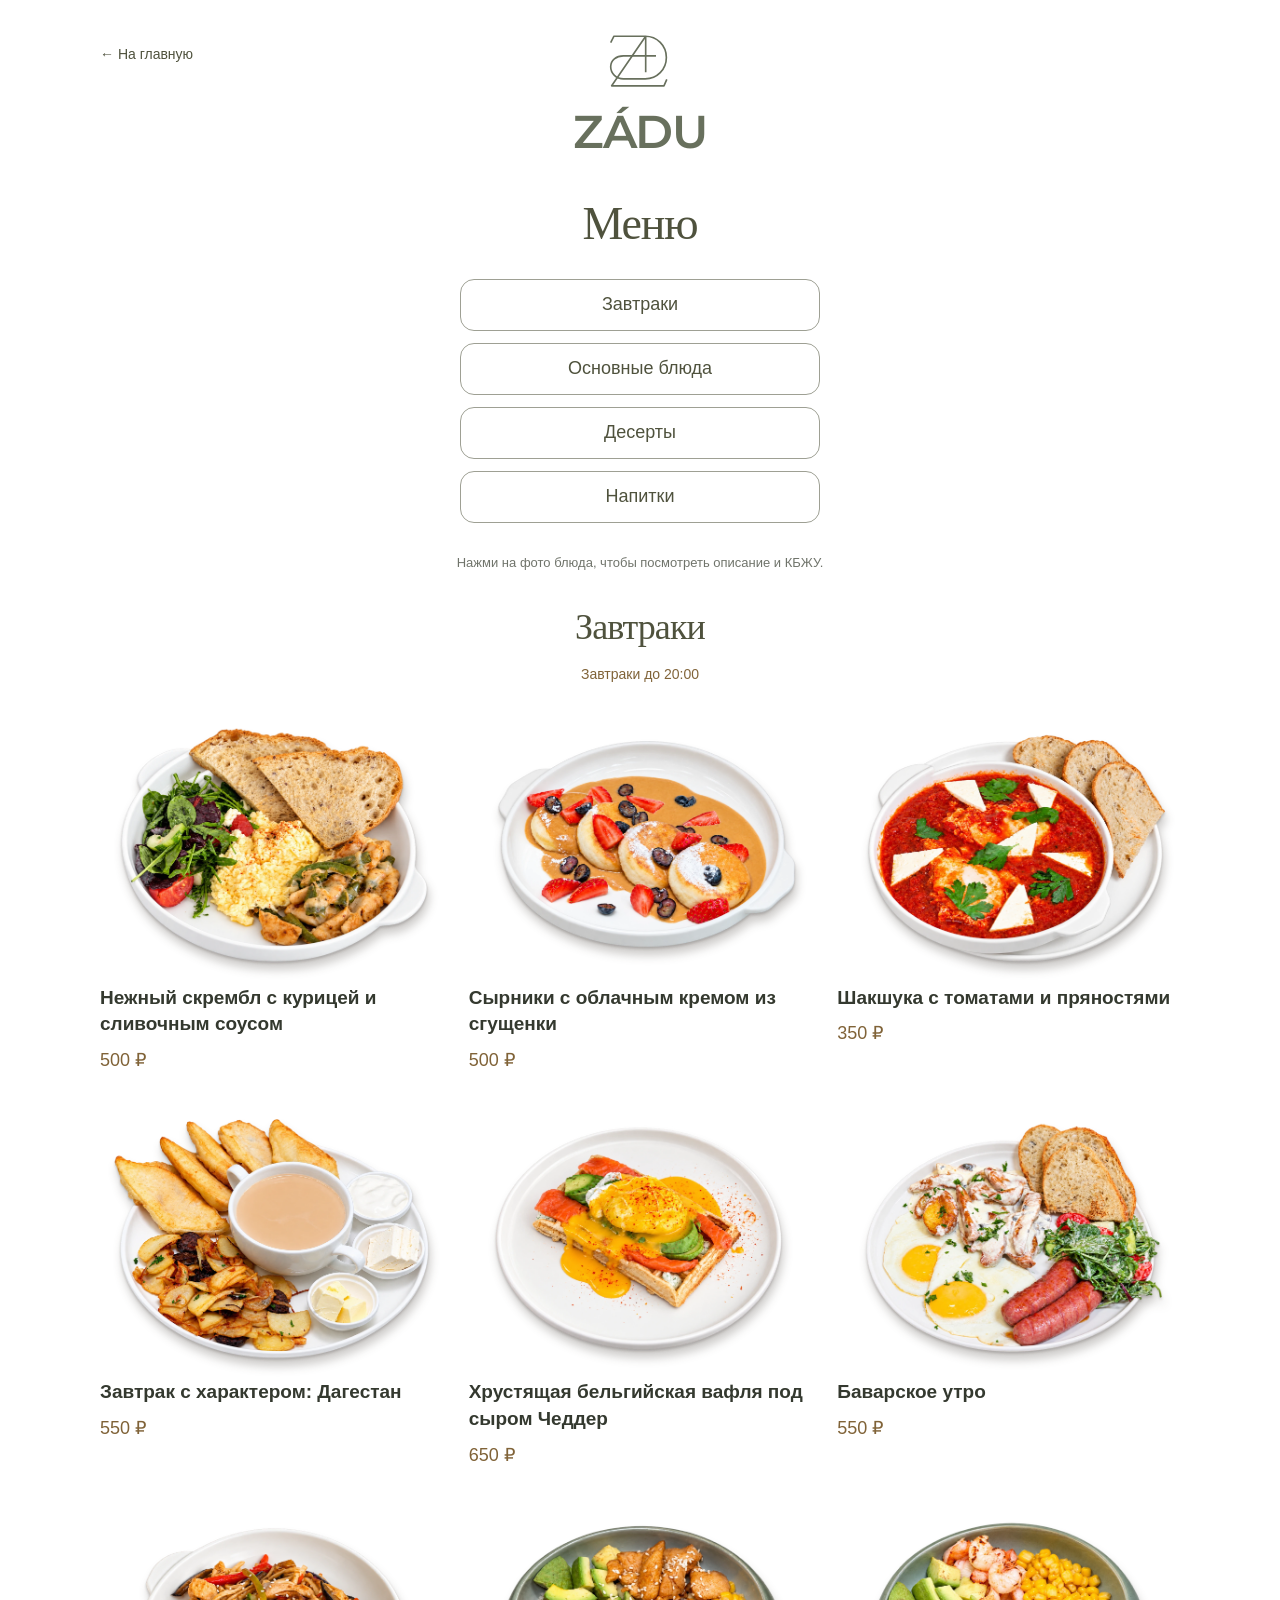
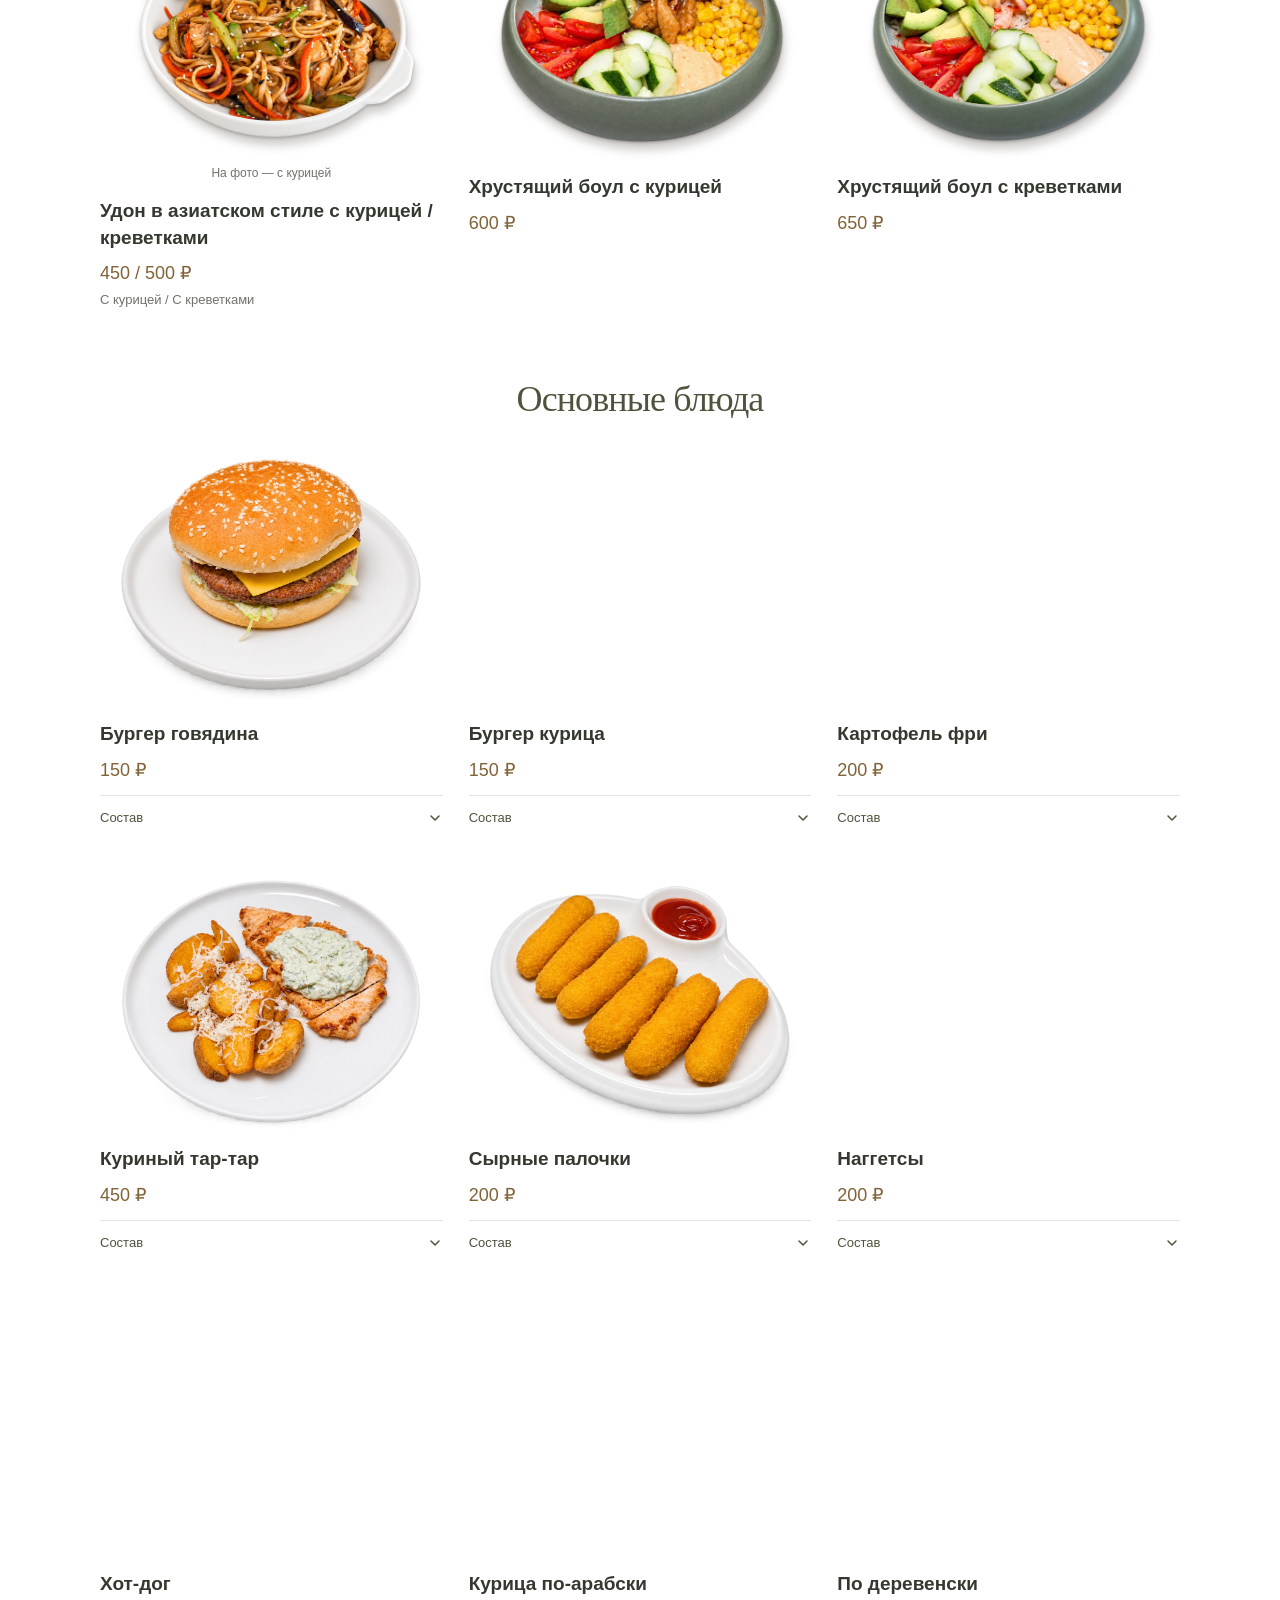
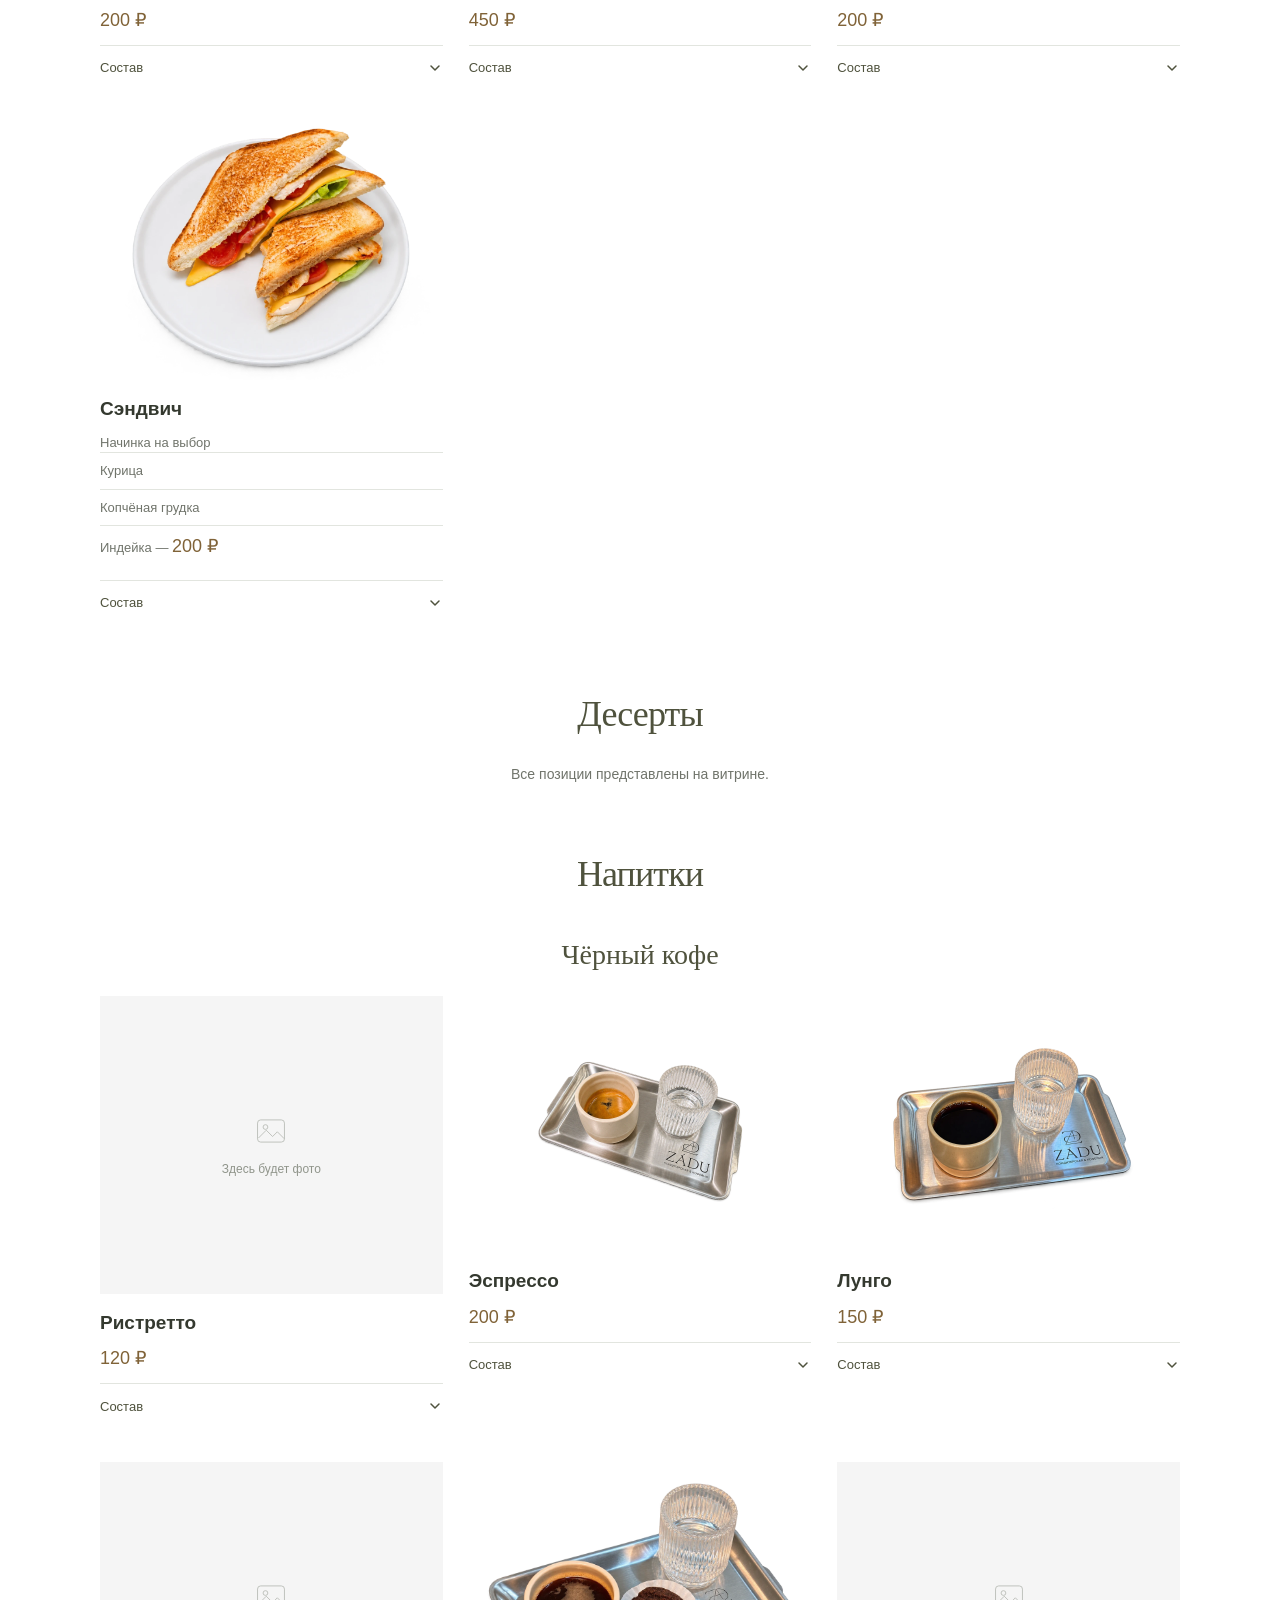
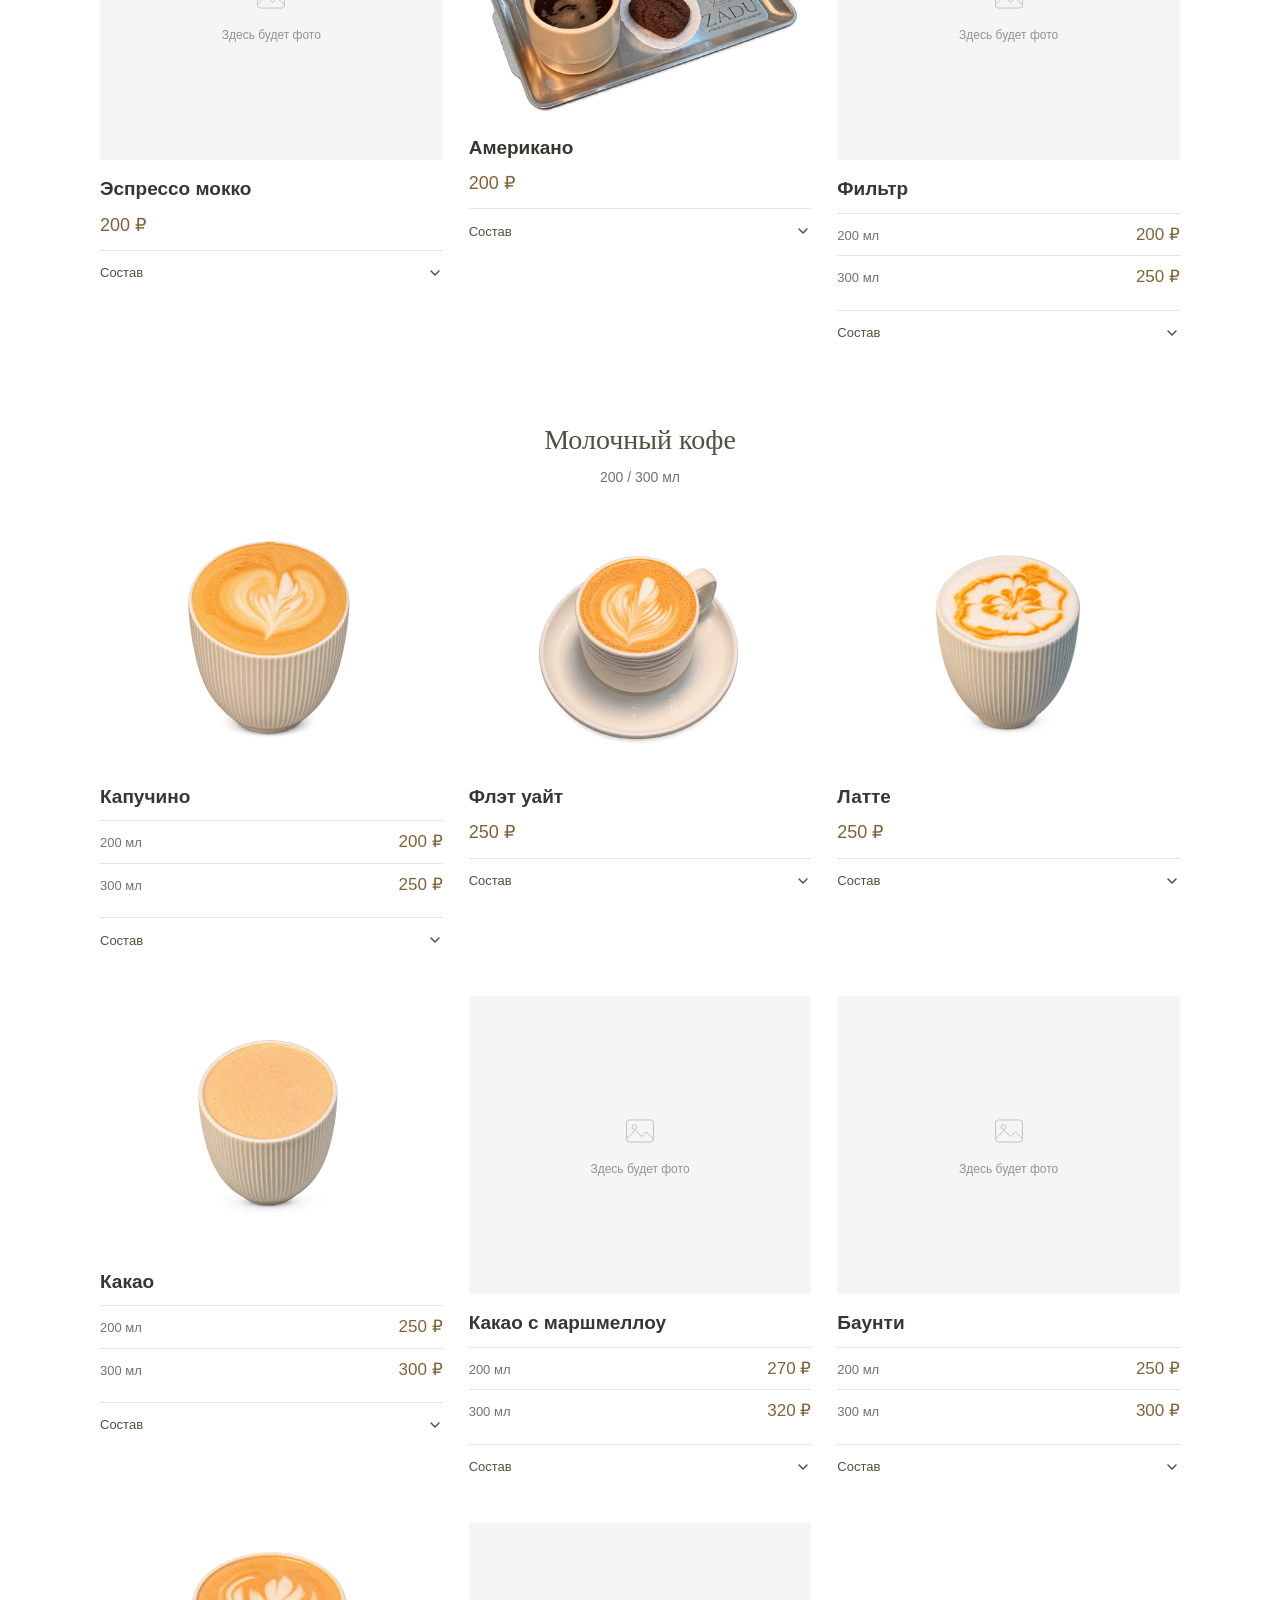
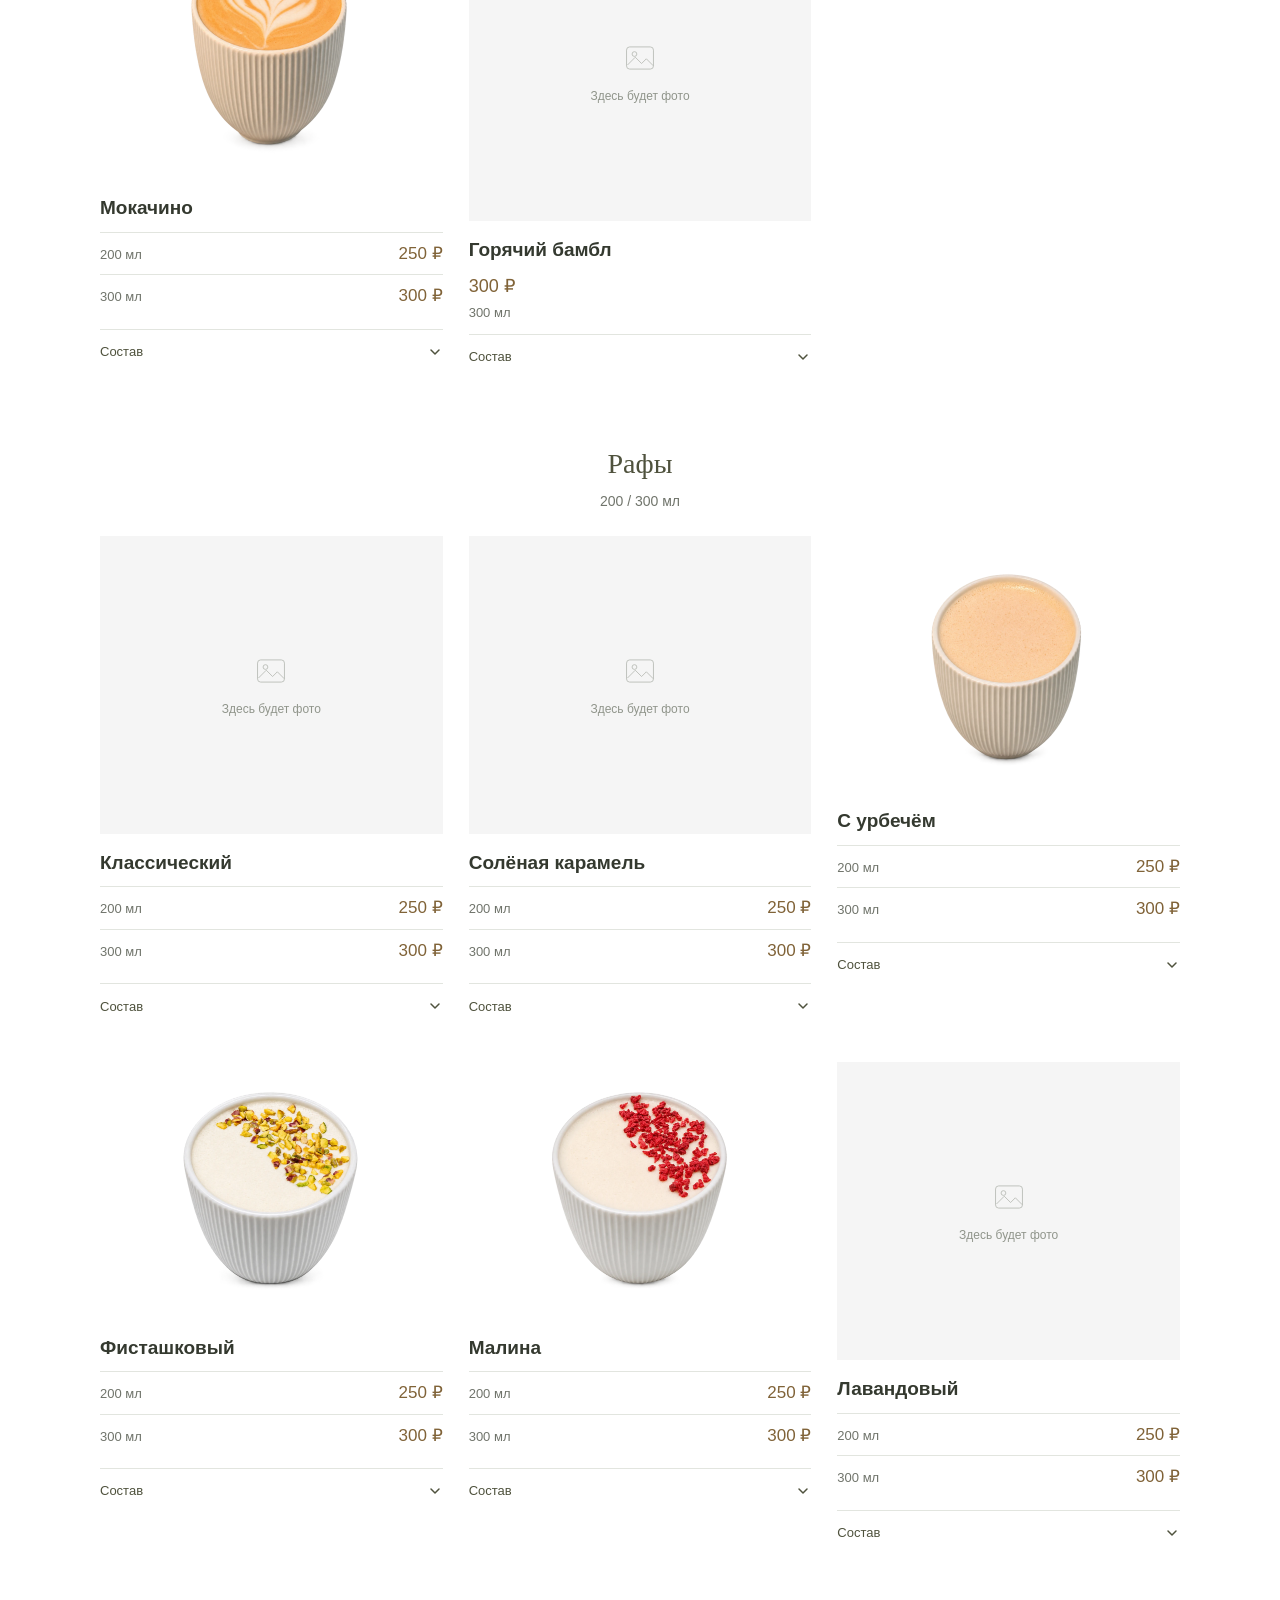
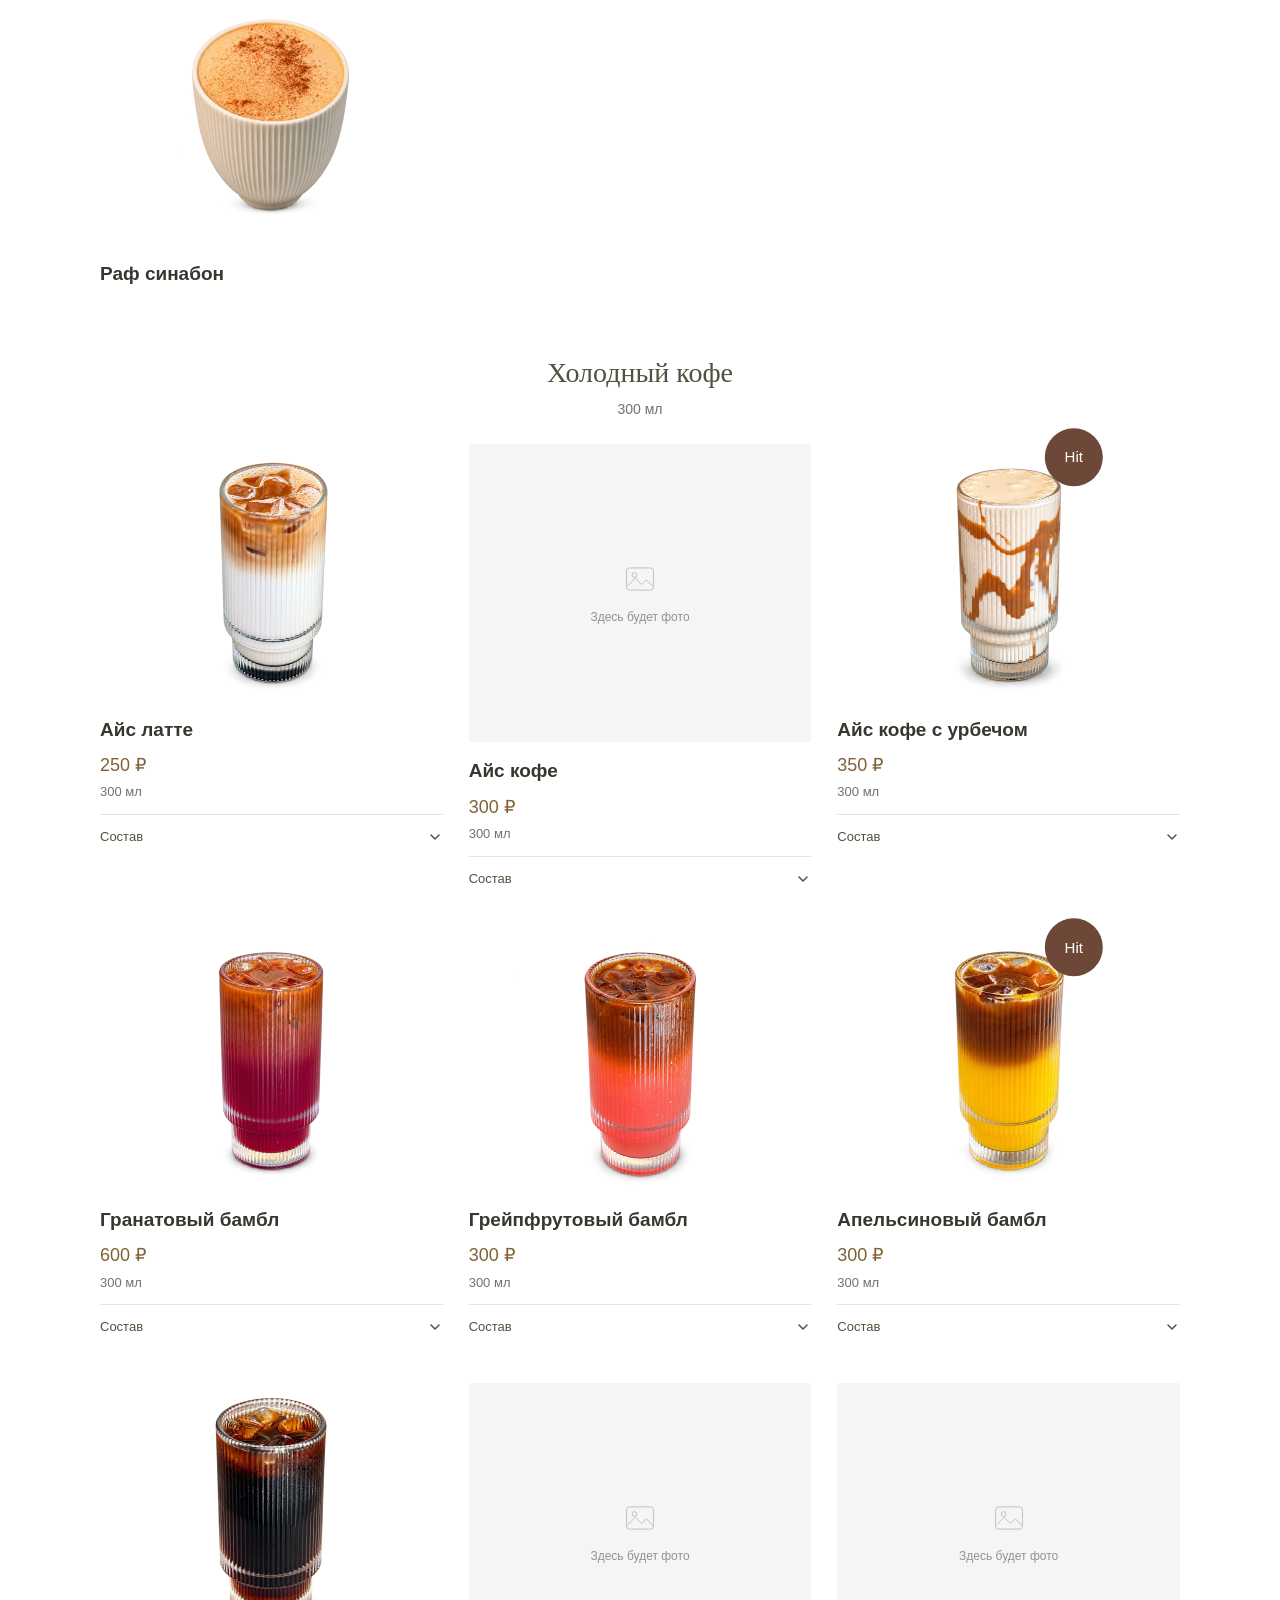
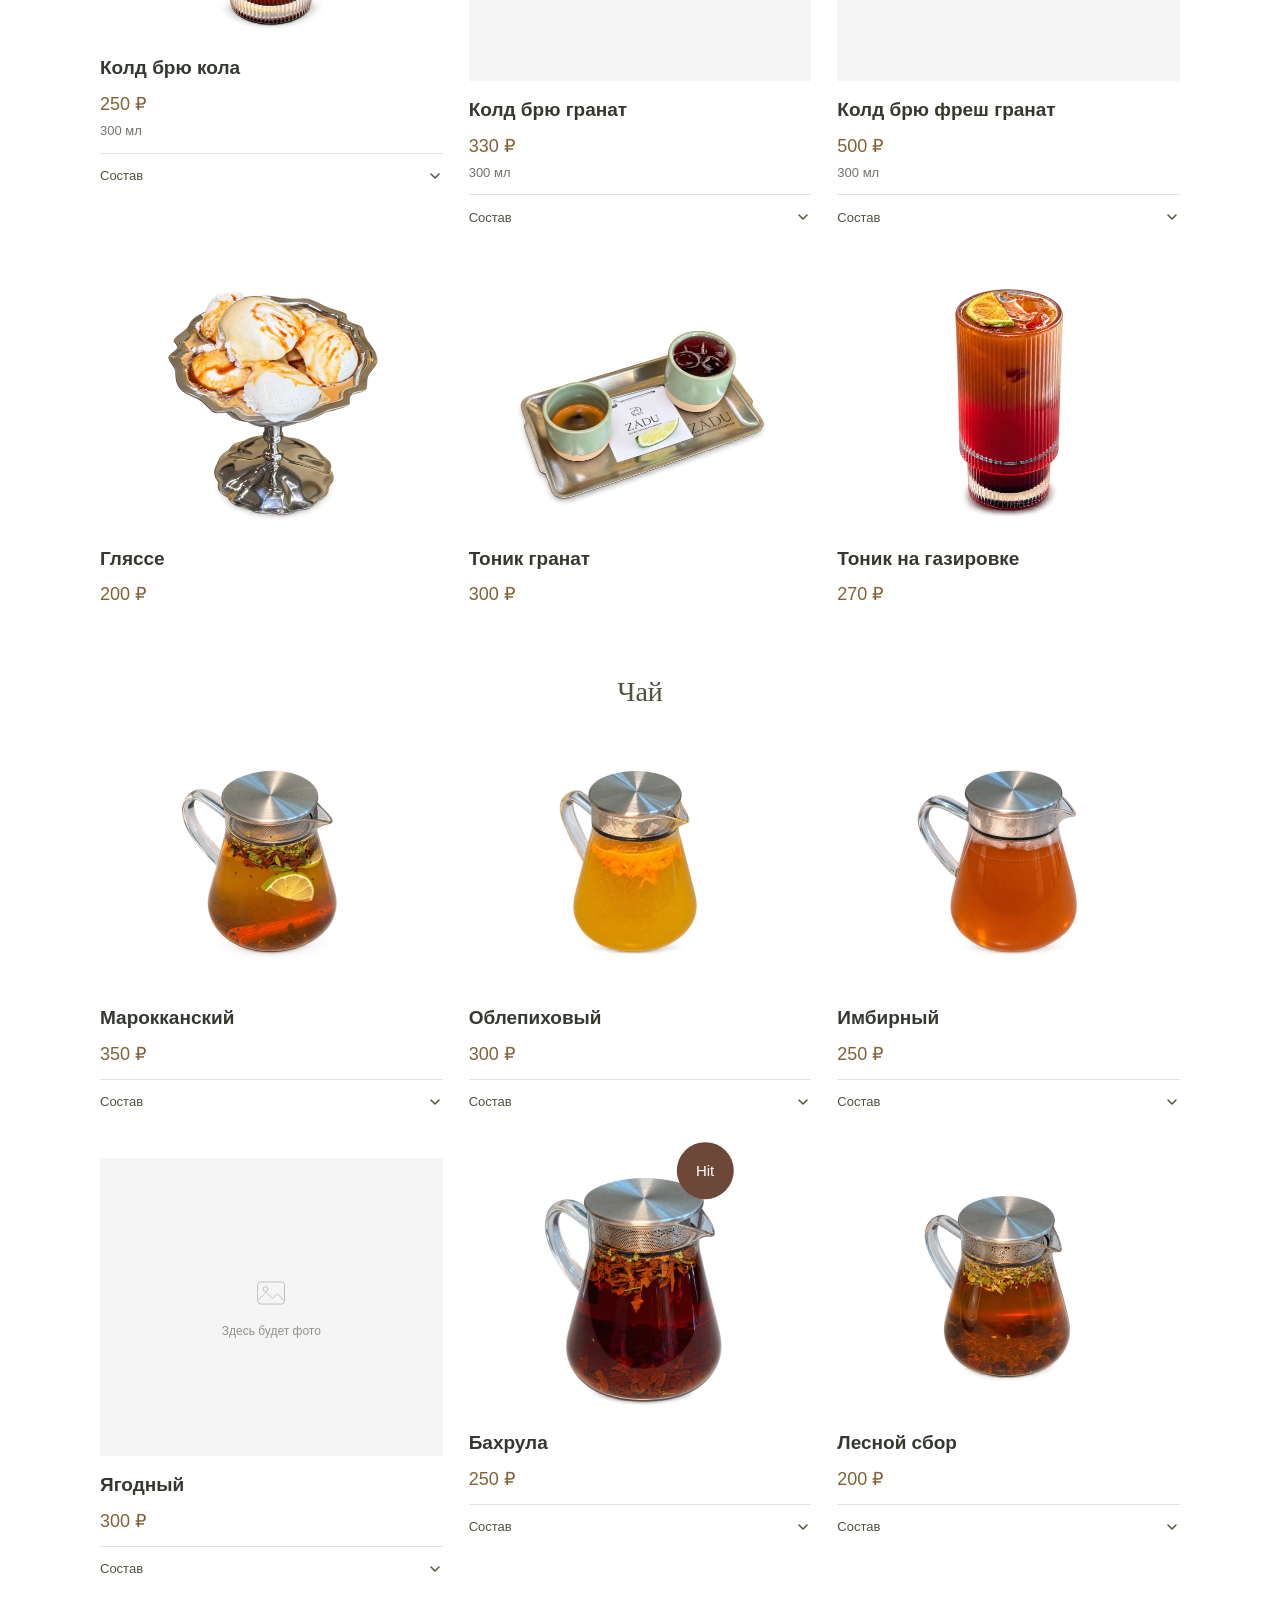
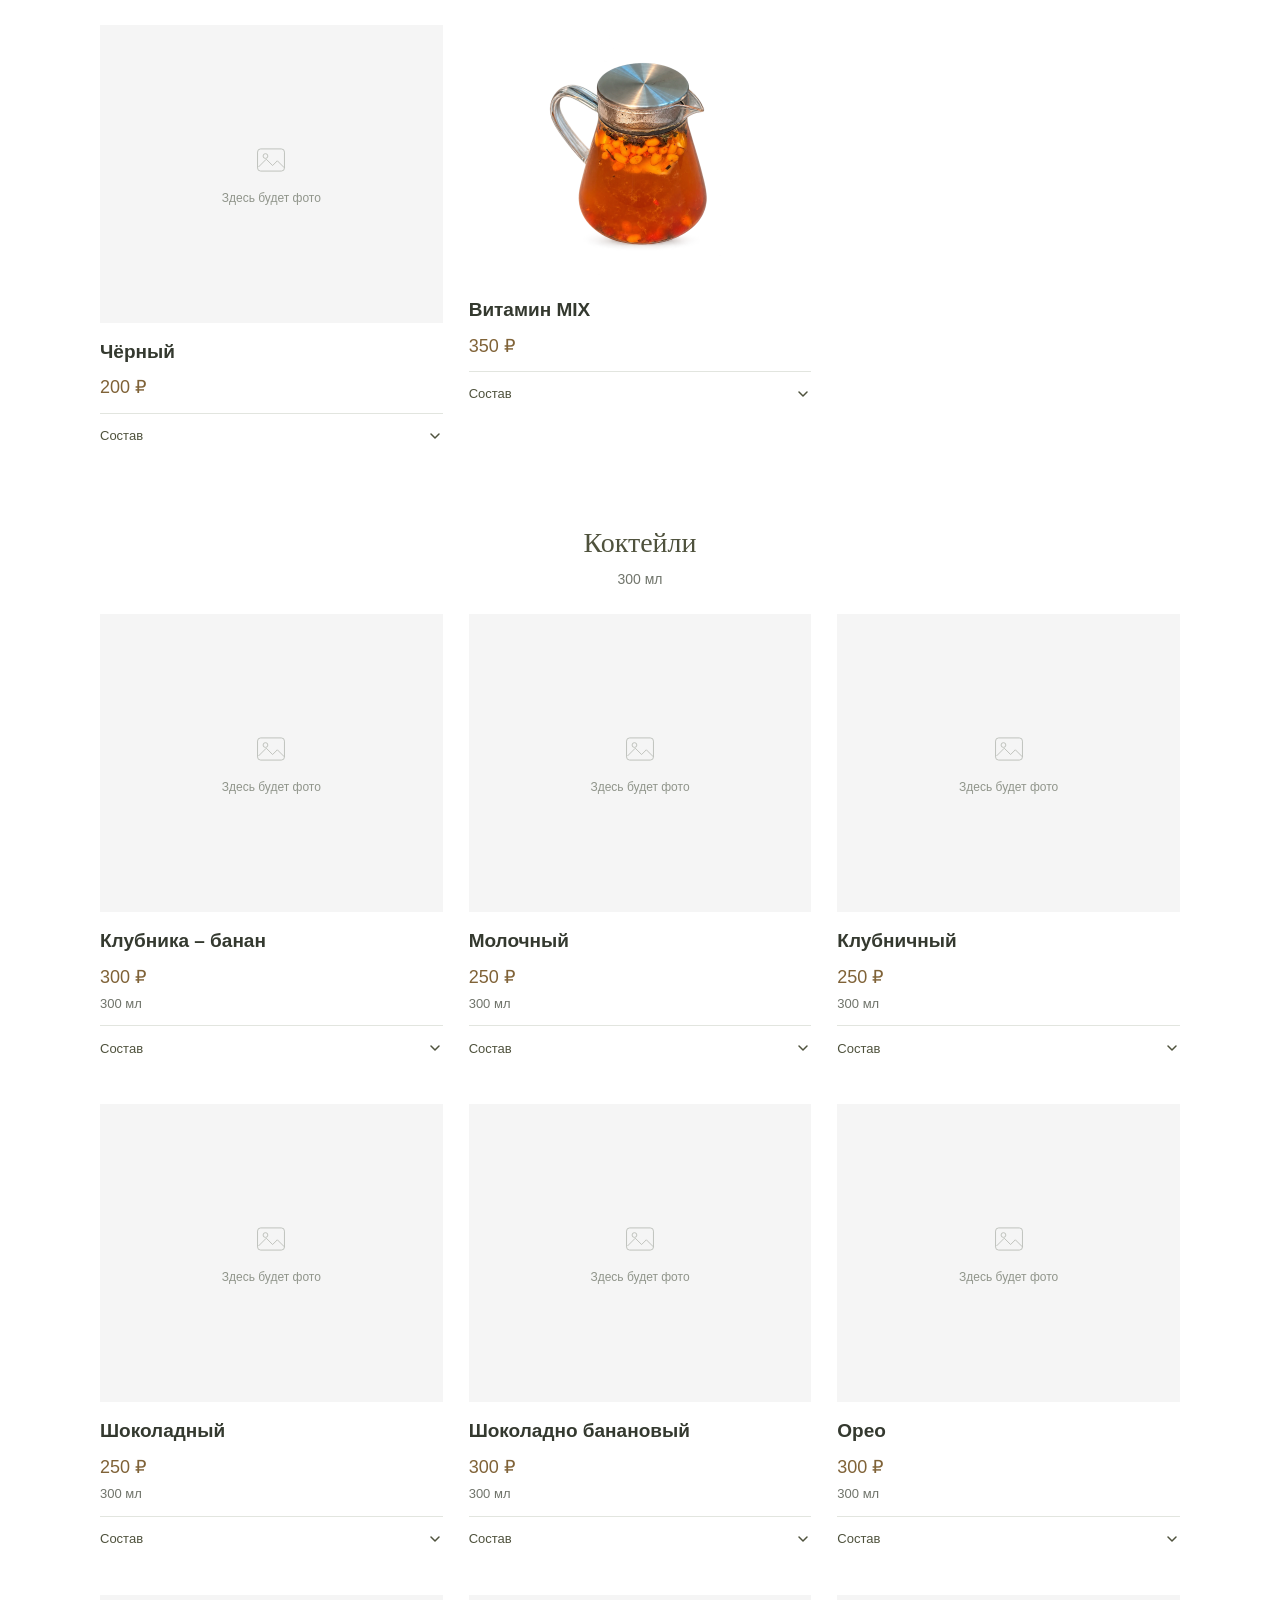
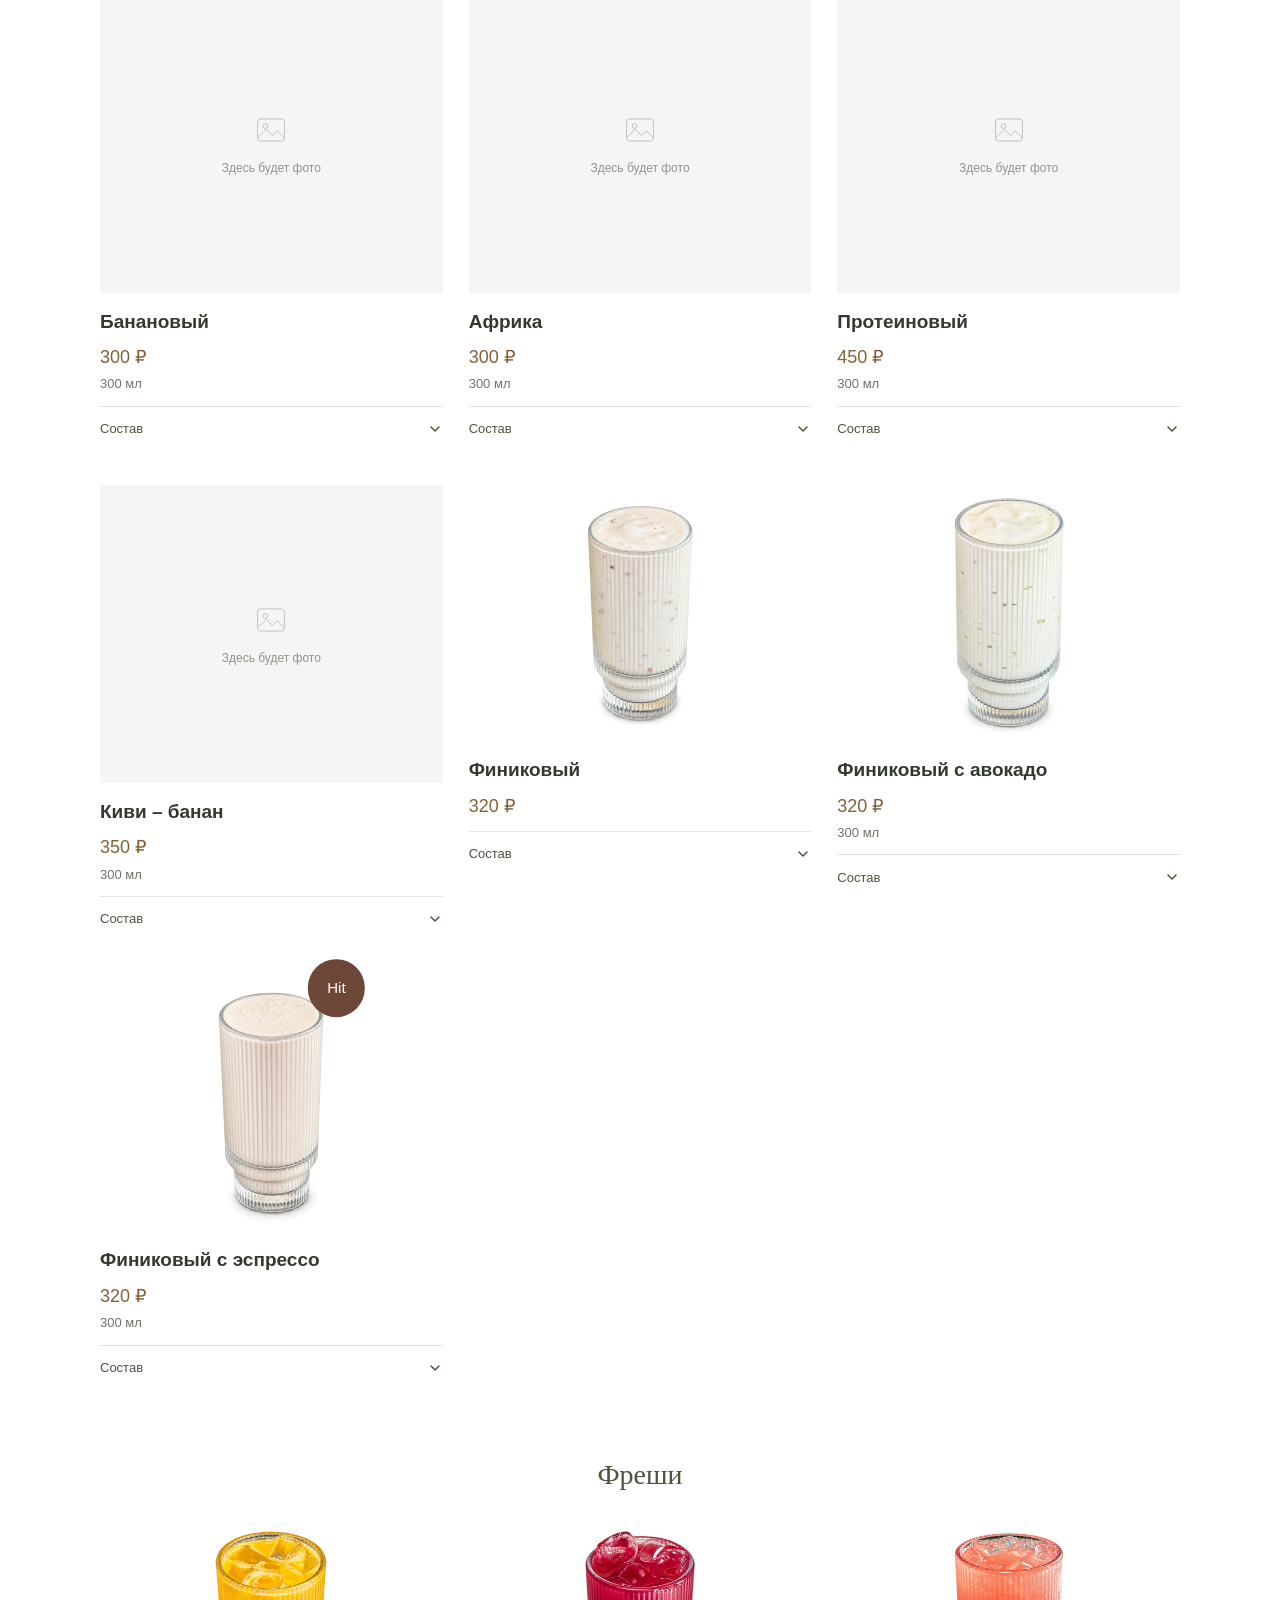
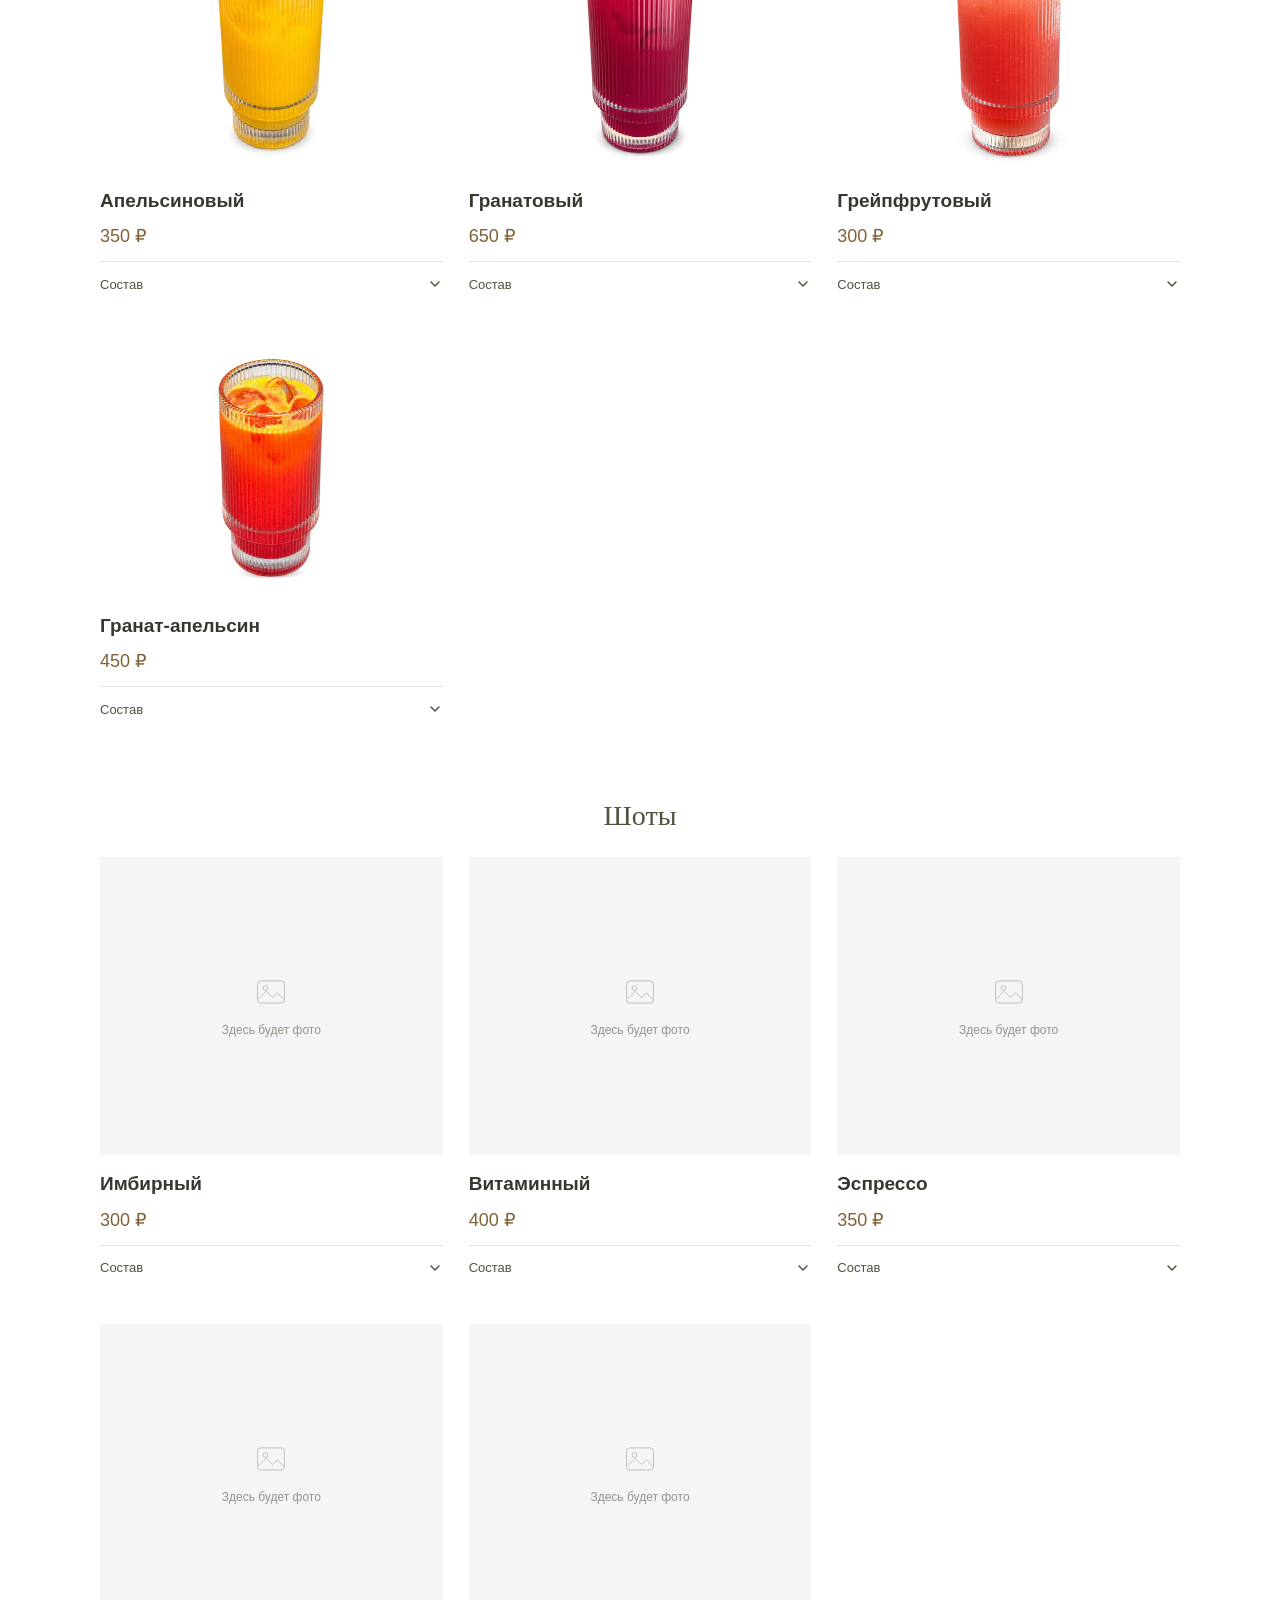
==== commit d001ac5e: "Добавить состав сэндвича, курицы по-арабски, тар-тара и хот-дога" ====
--- a/interior/menu/index.html
+++ b/interior/menu/index.html
@@ -12,7 +12,7 @@
 </head>
 <body class="menu-page">
   <header class="site-header menu-header"><a class="brand-logo" href="../?v=20261014-photo-loading-fix" aria-label="ZÁDU — главная"><img data-brand-logo src="../../assets/brand-mark-crisp-20261015.svg" width="64" height="60" alt="Фирменный знак кофейни ZÁDU" decoding="async"><span class="brand-name">ZÁDU</span></a><a class="back-home" href="../?v=20261014-photo-loading-fix">← На главную</a></header>
-  <main class="menu-layout"><h1>Меню</h1><nav class="menu-group-list" aria-label="Основные разделы меню"><a class="menu-group-card" href="breakfasts/?v=20261014-photo-loading-fix">Завтраки</a><a class="menu-group-card" href="main-dishes/?v=20261123-main-dishes">Основные блюда</a><a class="menu-group-card" href="desserts/?v=20261014-photo-loading-fix">Десерты</a><a class="menu-group-card" href="bar/?v=20261014-photo-loading-fix">Напитки</a></nav><p class="menu-help">Нажми на фото блюда, чтобы посмотреть описание и КБЖУ.</p><section class="menu-category" id="breakfasts" aria-labelledby="heading-breakfasts"><h2 id="heading-breakfasts">Завтраки</h2><p class="breakfast-hours">Завтраки до 20:00</p><div class="item-grid"><article id="dish-1" class="menu-item"><a class="dish-card-link" href="breakfasts/dish-1/?v=20261014-photo-loading-fix" aria-label="Подробнее: Нежный скрембл с курицей и сливочным соусом"><div class="item-photo cutout-dish-photo plate-shadow-preview "><img src="../../assets/dishes/scramble-chicken-transparent-20261015.webp?v=20261014-photo-loading-fix" alt="Нежный скрембл с курицей и сливочным соусом" width="1433" height="1098" loading="eager" decoding="async"></div><div class="item-copy"><div class="item-title"><h3>Нежный скрембл с курицей и сливочным соусом</h3></div><p class="item-price">500 ₽</p></div></a></article><article id="dish-2" class="menu-item"><a class="dish-card-link" href="breakfasts/dish-2/?v=20261014-photo-loading-fix" aria-label="Подробнее: Сырники с облачным кремом из сгущенки"><div class="item-photo cutout-dish-photo plate-shadow-preview "><img src="../../assets/dishes/syrniki-condensed-cream-transparent-20261015.webp?v=20261014-photo-loading-fix" alt="Сырники с облачным кремом из сгущенки" width="1433" height="1098" loading="eager" decoding="async"></div><div class="item-copy"><div class="item-title"><h3>Сырники с облачным кремом из сгущенки</h3></div><p class="item-price">500 ₽</p></div></a></article><article id="dish-3" class="menu-item"><a class="dish-card-link" href="breakfasts/dish-3/?v=20261014-photo-loading-fix" aria-label="Подробнее: Шакшука с томатами и пряностями"><div class="item-photo cutout-dish-photo plate-shadow-preview "><img src="../../assets/dishes/shakshuka-transparent-20261015.webp?v=20261014-photo-loading-fix" alt="Шакшука с томатами и пряностями" width="1433" height="1098" loading="eager" decoding="async"></div><div class="item-copy"><div class="item-title"><h3>Шакшука с томатами и пряностями</h3></div><p class="item-price">350 ₽</p></div></a></article><article id="dish-4" class="menu-item"><a class="dish-card-link" href="breakfasts/dish-4/?v=20261014-photo-loading-fix" aria-label="Подробнее: Завтрак с характером: Дагестан"><div class="item-photo cutout-dish-photo plate-shadow-preview "><img src="../../assets/dishes/dagestan-breakfast-transparent-20261015.webp?v=20261014-photo-loading-fix" alt="Завтрак с характером: Дагестан" width="1433" height="1098" loading="eager" decoding="async"></div><div class="item-copy"><div class="item-title"><h3>Завтрак с характером: Дагестан</h3></div><p class="item-price">550 ₽</p></div></a></article><article id="dish-5" class="menu-item"><a class="dish-card-link" href="breakfasts/dish-5/?v=20261014-photo-loading-fix" aria-label="Подробнее: Хрустящая бельгийская вафля под сыром Чеддер"><div class="item-photo cutout-dish-photo plate-shadow-preview "><img src="../../assets/dishes/belgian-waffle-cheddar-transparent-20261015.webp?v=20261014-photo-loading-fix" alt="Хрустящая бельгийская вафля под сыром Чеддер" width="1433" height="1098" loading="eager" decoding="async"></div><div class="item-copy"><div class="item-title"><h3>Хрустящая бельгийская вафля под сыром Чеддер</h3></div><p class="item-price">650 ₽</p></div></a></article><article id="dish-8" class="menu-item"><a class="dish-card-link" href="breakfasts/dish-8/?v=20261014-photo-loading-fix" aria-label="Подробнее: Баварское утро"><div class="item-photo cutout-dish-photo plate-shadow-preview "><img src="../../assets/dishes/bavarian-breakfast-transparent-20261015.webp?v=20261014-photo-loading-fix" alt="Баварское утро" width="1433" height="1098" loading="eager" decoding="async"></div><div class="item-copy"><div class="item-title"><h3>Баварское утро</h3></div><p class="item-price">550 ₽</p></div></a></article><article id="dish-6" class="menu-item"><a class="dish-card-link" href="breakfasts/dish-6/?v=20261014-photo-loading-fix" aria-label="Подробнее: Удон в азиатском стиле с курицей / креветками"><figure class="dish-photo-figure"><div class="item-photo cutout-dish-photo plate-shadow-preview "><img src="../../assets/dishes/udon-chicken-transparent-20261015.webp?v=20261014-photo-loading-fix" alt="Удон в азиатском стиле с курицей" width="1433" height="1098" loading="eager" decoding="async"></div><figcaption class="dish-photo-caption">На фото — с курицей</figcaption></figure><div class="item-copy"><div class="item-title"><h3>Удон в азиатском стиле с курицей / креветками</h3></div><p class="item-price" aria-label="С курицей: 450 ₽; С креветками: 500 ₽">450 / 500 ₽</p><p class="item-portion">С курицей / С креветками</p></div></a></article><article id="dish-7" class="menu-item"><a class="dish-card-link" href="breakfasts/dish-7/?v=20261014-photo-loading-fix" aria-label="Подробнее: Хрустящий боул с курицей"><div class="item-photo cutout-dish-photo plate-shadow-preview "><img src="../../assets/dishes/bowl-chicken-transparent-20261015.webp?v=20261014-photo-loading-fix" alt="Хрустящий боул с курицей" width="1433" height="1098" loading="eager" decoding="async"></div><div class="item-copy"><div class="item-title"><h3>Хрустящий боул с курицей</h3></div><p class="item-price">600 ₽</p></div></a></article><article id="dish-7-shrimp" class="menu-item"><a class="dish-card-link" href="breakfasts/dish-7-shrimp/?v=20261014-photo-loading-fix" aria-label="Подробнее: Хрустящий боул с креветками"><div class="item-photo cutout-dish-photo plate-shadow-preview "><img src="../../assets/dishes/bowl-shrimp-no-bread-transparent-20261015.webp?v=20261014-photo-loading-fix" alt="Хрустящий боул с креветками" width="1432" height="1098" loading="eager" decoding="async"></div><div class="item-copy"><div class="item-title"><h3>Хрустящий боул с креветками</h3></div><p class="item-price">650 ₽</p></div></a></article></div></section><section class="menu-category" id="main-dishes" aria-labelledby="heading-main-dishes"><h2 id="heading-main-dishes">Основные блюда</h2><div class="item-grid"><article class="menu-item drink-composition-card"><div class="item-photo cutout-dish-photo "><img src="../../assets/dishes/beef-burger-transparent-20261123.webp?v=20261014-photo-loading-fix" alt="Бургер говядина" width="1144" height="878" loading="eager" decoding="async"></div><div class="item-copy"><div class="item-title"><h3>Бургер говядина</h3></div><p class="item-price">150 ₽</p></div><details class="drink-composition"><summary aria-label="Состав: Бургер говядина"><span>Состав</span><svg viewBox="0 0 16 16" fill="none" aria-hidden="true"><path d="m4 6 4 4 4-4"/></svg></summary><div class="drink-composition-content"><p><strong>Состав:</strong> Ароматная говяжья котлета с насыщенным вкусом, дополненная свежими овощами и фирменным соусом.</p></div></details></article><article class="menu-item drink-composition-card"><div class="item-photo cutout-dish-photo "><img src="../../assets/dishes/chicken-burger-transparent-20261123.webp?v=20261014-photo-loading-fix" alt="Бургер курица" width="1144" height="878" loading="eager" decoding="async"></div><div class="item-copy"><div class="item-title"><h3>Бургер курица</h3></div><p class="item-price">150 ₽</p></div><details class="drink-composition"><summary aria-label="Состав: Бургер курица"><span>Состав</span><svg viewBox="0 0 16 16" fill="none" aria-hidden="true"><path d="m4 6 4 4 4-4"/></svg></summary><div class="drink-composition-content"><p><strong>Состав:</strong> Сочное нежное куриное филе, свежие овощи и фирменный соус в мягкой румяной булочке.</p></div></details></article><article class="menu-item drink-composition-card"><div class="item-photo cutout-dish-photo "><img src="../../assets/dishes/fries-transparent-20261123.webp?v=20261014-photo-loading-fix" alt="Картофель фри" width="1144" height="878" loading="eager" decoding="async"></div><div class="item-copy"><div class="item-title"><h3>Картофель фри</h3></div><p class="item-price">200 ₽</p></div><details class="drink-composition"><summary aria-label="Состав: Картофель фри"><span>Состав</span><svg viewBox="0 0 16 16" fill="none" aria-hidden="true"><path d="m4 6 4 4 4-4"/></svg></summary><div class="drink-composition-content"><p><strong>Состав:</strong> Хрустящие снаружи и мягкие внутри.</p></div></details></article><article class="menu-item"><div class="item-photo cutout-dish-photo "><img src="../../assets/dishes/chicken-tartar-transparent-20261123.webp?v=20261014-photo-loading-fix" alt="Куриный тар-тар" width="1144" height="878" loading="eager" decoding="async"></div><div class="item-copy"><div class="item-title"><h3>Куриный тар-тар</h3></div><p class="item-price">450 ₽</p></div></article><article class="menu-item drink-composition-card"><div class="item-photo cutout-dish-photo "><img src="../../assets/dishes/cheese-sticks-transparent-20261123.webp?v=20261014-photo-loading-fix" alt="Сырные палочки" width="1144" height="878" loading="eager" decoding="async"></div><div class="item-copy"><div class="item-title"><h3>Сырные палочки</h3></div><p class="item-price">200 ₽</p></div><details class="drink-composition"><summary aria-label="Состав: Сырные палочки"><span>Состав</span><svg viewBox="0 0 16 16" fill="none" aria-hidden="true"><path d="m4 6 4 4 4-4"/></svg></summary><div class="drink-composition-content"><p><strong>Состав:</strong> Нежный расплавленный сыр в аппетитной золотистой корочке. Тягучие внутри и румяные снаружи!</p></div></details></article><article class="menu-item drink-composition-card"><div class="item-photo cutout-dish-photo "><img src="../../assets/dishes/nuggets-transparent-20261123.webp?v=20261014-photo-loading-fix" alt="Наггетсы" width="1144" height="878" loading="eager" decoding="async"></div><div class="item-copy"><div class="item-title"><h3>Наггетсы</h3></div><p class="item-price">200 ₽</p></div><details class="drink-composition"><summary aria-label="Состав: Наггетсы"><span>Состав</span><svg viewBox="0 0 16 16" fill="none" aria-hidden="true"><path d="m4 6 4 4 4-4"/></svg></summary><div class="drink-composition-content"><p><strong>Состав:</strong> Сочные кусочки нежного куриного филе в золотистой хрустящей панировке.</p></div></details></article><article class="menu-item"><div class="item-photo cutout-dish-photo "><img src="../../assets/dishes/hot-dog-transparent-20261123.webp?v=20261014-photo-loading-fix" alt="Хот-дог" width="1144" height="878" loading="eager" decoding="async"></div><div class="item-copy"><div class="item-title"><h3>Хот-дог</h3></div><p class="item-price">200 ₽</p></div></article><article class="menu-item"><div class="item-photo cutout-dish-photo "><img src="../../assets/dishes/arabian-chicken-transparent-20261123.webp?v=20261014-photo-loading-fix" alt="Курица по-арабски" width="1144" height="878" loading="eager" decoding="async"></div><div class="item-copy"><div class="item-title"><h3>Курица по-арабски</h3></div><p class="item-price">450 ₽</p></div></article><article class="menu-item drink-composition-card"><div class="item-photo cutout-dish-photo "><img src="../../assets/dishes/potato-wedges-transparent-20261123.webp?v=20261014-photo-loading-fix" alt="По деревенски" width="1144" height="878" loading="eager" decoding="async"></div><div class="item-copy"><div class="item-title"><h3>По деревенски</h3></div><p class="item-price">200 ₽</p></div><details class="drink-composition"><summary aria-label="Состав: По деревенски"><span>Состав</span><svg viewBox="0 0 16 16" fill="none" aria-hidden="true"><path d="m4 6 4 4 4-4"/></svg></summary><div class="drink-composition-content"><p><strong>Состав:</strong> Ароматные картофельные дольки с хрустящей корочкой и нежной серединкой, приправленные специями.</p></div></details></article><article class="menu-item"><div class="item-photo cutout-dish-photo "><img src="../../assets/dishes/sandwich-transparent-20261123.webp?v=20261014-photo-loading-fix" alt="Сэндвич" width="1144" height="878" loading="eager" decoding="async"></div><div class="item-copy"><div class="item-title"><h3>Сэндвич</h3></div><div class="variant-list"><p class="item-portion">Начинка на выбор</p><div class="variant-row"><span>Курица</span></div><div class="variant-row"><span>Копчёная грудка</span></div><div class="variant-row"><span>Индейка — <span class="item-price">200 ₽</span></span></div></div></div></article></div></section><section class="menu-category" id="desserts" aria-labelledby="heading-desserts"><h2 id="heading-desserts">Десерты</h2><p class="empty-category">Все позиции представлены на витрине.</p></section><section class="drinks-section" id="drinks" aria-labelledby="heading-drinks"><h2 id="heading-drinks">Напитки</h2><section class="menu-category" id="coffee" aria-labelledby="heading-coffee"><h3 id="heading-coffee">Чёрный кофе</h3><div class="item-grid"><article class="menu-item drink-composition-card"><div class="item-photo menu-photo-placeholder " aria-hidden="true"><svg viewBox="0 0 48 48" fill="none"><rect x="7" y="10" width="34" height="28" rx="4"/><circle cx="17" cy="19" r="3"/><path d="m8 33 10-10 8 8 6-6 9 9"/></svg><span>Здесь будет фото</span></div><div class="item-copy"><div class="item-title"><h3>Ристретто</h3></div><p class="item-price">120 ₽</p></div><details class="drink-composition"><summary aria-label="Состав: Ристретто"><span>Состав</span><svg viewBox="0 0 16 16" fill="none" aria-hidden="true"><path d="m4 6 4 4 4-4"/></svg></summary><div class="drink-composition-content"><p><strong>Состав:</strong> более короткая экстракция эспрессо</p></div></details></article><article class="menu-item drink-composition-card"><div class="item-photo cutout-dish-photo "><img src="../../assets/drinks/espresso-tray-transparent-20261123.webp?v=20261014-photo-loading-fix" alt="Эспрессо" width="1024" height="1024" loading="eager" decoding="async"></div><div class="item-copy"><div class="item-title"><h3>Эспрессо</h3></div><p class="item-price">200 ₽</p></div><details class="drink-composition"><summary aria-label="Состав: Эспрессо"><span>Состав</span><svg viewBox="0 0 16 16" fill="none" aria-hidden="true"><path d="m4 6 4 4 4-4"/></svg></summary><div class="drink-composition-content"><p><strong>Состав:</strong> 100% свежеобжаренный кофе, вода</p></div></details></article><article class="menu-item drink-composition-card"><div class="item-photo cutout-dish-photo "><img src="../../assets/drinks/lungo-zadu-transparent-20261122.webp?v=20261123-lungo-transparent" alt="Лунго" width="1024" height="1024" loading="eager" fetchpriority="high" decoding="async"></div><div class="item-copy"><div class="item-title"><h3>Лунго</h3></div><p class="item-price">150 ₽</p></div><details class="drink-composition"><summary aria-label="Состав: Лунго"><span>Состав</span><svg viewBox="0 0 16 16" fill="none" aria-hidden="true"><path d="m4 6 4 4 4-4"/></svg></summary><div class="drink-composition-content"><p><strong>Состав:</strong> молотый кофе, вода</p></div></details></article><article class="menu-item drink-composition-card"><div class="item-photo menu-photo-placeholder " aria-hidden="true"><svg viewBox="0 0 48 48" fill="none"><rect x="7" y="10" width="34" height="28" rx="4"/><circle cx="17" cy="19" r="3"/><path d="m8 33 10-10 8 8 6-6 9 9"/></svg><span>Здесь будет фото</span></div><div class="item-copy"><div class="item-title"><h3>Эспрессо мокко</h3></div><p class="item-price">200 ₽</p></div><details class="drink-composition"><summary aria-label="Состав: Эспрессо мокко"><span>Состав</span><svg viewBox="0 0 16 16" fill="none" aria-hidden="true"><path d="m4 6 4 4 4-4"/></svg></summary><div class="drink-composition-content"><p><strong>Состав:</strong> эспрессо, шоколад Callebaut</p></div></details></article><article class="menu-item drink-composition-card"><div class="item-photo cutout-dish-photo "><img src="../../assets/drinks/americano-zadu-transparent-20261123.webp?v=20261123-americano-transparent" alt="Американо" width="1000" height="750" loading="eager" decoding="async"></div><div class="item-copy"><div class="item-title"><h3>Американо</h3></div><p class="item-price">200 ₽</p></div><details class="drink-composition"><summary aria-label="Состав: Американо"><span>Состав</span><svg viewBox="0 0 16 16" fill="none" aria-hidden="true"><path d="m4 6 4 4 4-4"/></svg></summary><div class="drink-composition-content"><p><strong>Состав:</strong> двойное эспрессо, вода</p></div></details></article><article class="menu-item drink-composition-card"><div class="item-photo menu-photo-placeholder " aria-hidden="true"><svg viewBox="0 0 48 48" fill="none"><rect x="7" y="10" width="34" height="28" rx="4"/><circle cx="17" cy="19" r="3"/><path d="m8 33 10-10 8 8 6-6 9 9"/></svg><span>Здесь будет фото</span></div><div class="item-copy"><div class="item-title"><h3>Фильтр</h3></div><div class="variant-list"><div class="variant-row"><span>200 мл</span><strong>200 ₽</strong></div><div class="variant-row"><span>300 мл</span><strong>250 ₽</strong></div></div></div><details class="drink-composition"><summary aria-label="Состав: Фильтр"><span>Состав</span><svg viewBox="0 0 16 16" fill="none" aria-hidden="true"><path d="m4 6 4 4 4-4"/></svg></summary><div class="drink-composition-content"><p><strong>Состав:</strong> молотый кофе, горячая вода</p></div></details></article></div></section><section class="menu-category" id="milk-coffee" aria-labelledby="heading-milk-coffee"><h3 id="heading-milk-coffee">Молочный кофе</h3><p class="category-note">200 / 300 мл</p><div class="item-grid"><article class="menu-item drink-composition-card"><div class="item-photo cutout-dish-photo "><img src="../../assets/drinks/cappuccino-zadu-transparent-20261123.webp?v=20261123-cappuccino-transparent" alt="Капучино" width="1024" height="1024" loading="eager" decoding="async"></div><div class="item-copy"><div class="item-title"><h3>Капучино</h3></div><div class="variant-list"><div class="variant-row"><span>200 мл</span><strong>200 ₽</strong></div><div class="variant-row"><span>300 мл</span><strong>250 ₽</strong></div></div></div><details class="drink-composition"><summary aria-label="Состав: Капучино"><span>Состав</span><svg viewBox="0 0 16 16" fill="none" aria-hidden="true"><path d="m4 6 4 4 4-4"/></svg></summary><div class="drink-composition-content"><p><strong>Состав:</strong> эспрессо, молоко</p><p class="drink-composition-note">При желании можно заменить на альтернативное молоко.</p></div></details></article><article class="menu-item drink-composition-card"><div class="item-photo cutout-dish-photo "><img src="../../assets/drinks/flat-white-zadu-transparent-20261123.webp?v=20261123-flat-white-transparent" alt="Флэт уайт" width="1024" height="1024" loading="eager" decoding="async"></div><div class="item-copy"><div class="item-title"><h3>Флэт уайт</h3></div><p class="item-price">250 ₽</p></div><details class="drink-composition"><summary aria-label="Состав: Флэт уайт"><span>Состав</span><svg viewBox="0 0 16 16" fill="none" aria-hidden="true"><path d="m4 6 4 4 4-4"/></svg></summary><div class="drink-composition-content"><p><strong>Состав:</strong> двойное эспрессо, молоко</p><p class="drink-composition-note">При желании можно заменить на альтернативное молоко.</p></div></details></article><article class="menu-item drink-composition-card"><div class="item-photo cutout-dish-photo "><img src="../../assets/drinks/latte-zadu-transparent-20261123.webp?v=20261123-latte-transparent" alt="Латте" width="1024" height="1024" loading="eager" fetchpriority="high" decoding="async"></div><div class="item-copy"><div class="item-title"><h3>Латте</h3></div><p class="item-price">250 ₽</p></div><details class="drink-composition"><summary aria-label="Состав: Латте"><span>Состав</span><svg viewBox="0 0 16 16" fill="none" aria-hidden="true"><path d="m4 6 4 4 4-4"/></svg></summary><div class="drink-composition-content"><p><strong>Состав:</strong> эспрессо, молоко</p><p class="drink-composition-note">При желании можно заменить на альтернативное молоко.</p></div></details></article><article class="menu-item drink-composition-card"><div class="item-photo cutout-dish-photo "><img src="../../assets/drinks/cocoa-zadu-transparent-20261123.webp?v=20261123-cocoa-transparent" alt="Какао" width="1024" height="1024" loading="eager" fetchpriority="high" decoding="async"></div><div class="item-copy"><div class="item-title"><h3>Какао</h3></div><div class="variant-list"><div class="variant-row"><span>200 мл</span><strong>250 ₽</strong></div><div class="variant-row"><span>300 мл</span><strong>300 ₽</strong></div></div></div><details class="drink-composition"><summary aria-label="Состав: Какао"><span>Состав</span><svg viewBox="0 0 16 16" fill="none" aria-hidden="true"><path d="m4 6 4 4 4-4"/></svg></summary><div class="drink-composition-content"><p><strong>Состав:</strong> молоко, какао-порошок или натуральный шоколад — на выбор.</p></div></details></article><article class="menu-item drink-composition-card"><div class="item-photo menu-photo-placeholder " aria-hidden="true"><svg viewBox="0 0 48 48" fill="none"><rect x="7" y="10" width="34" height="28" rx="4"/><circle cx="17" cy="19" r="3"/><path d="m8 33 10-10 8 8 6-6 9 9"/></svg><span>Здесь будет фото</span></div><div class="item-copy"><div class="item-title"><h3>Какао с маршмеллоу</h3></div><div class="variant-list"><div class="variant-row"><span>200 мл</span><strong>270 ₽</strong></div><div class="variant-row"><span>300 мл</span><strong>320 ₽</strong></div></div></div><details class="drink-composition"><summary aria-label="Состав: Какао с маршмеллоу"><span>Состав</span><svg viewBox="0 0 16 16" fill="none" aria-hidden="true"><path d="m4 6 4 4 4-4"/></svg></summary><div class="drink-composition-content"><p><strong>Состав:</strong> молоко, какао-порошок или натуральный шоколад — на выбор. Добавки: маршмеллоу.</p></div></details></article><article class="menu-item drink-composition-card"><div class="item-photo menu-photo-placeholder " aria-hidden="true"><svg viewBox="0 0 48 48" fill="none"><rect x="7" y="10" width="34" height="28" rx="4"/><circle cx="17" cy="19" r="3"/><path d="m8 33 10-10 8 8 6-6 9 9"/></svg><span>Здесь будет фото</span></div><div class="item-copy"><div class="item-title"><h3>Баунти</h3></div><div class="variant-list"><div class="variant-row"><span>200 мл</span><strong>250 ₽</strong></div><div class="variant-row"><span>300 мл</span><strong>300 ₽</strong></div></div></div><details class="drink-composition"><summary aria-label="Состав: Баунти"><span>Состав</span><svg viewBox="0 0 16 16" fill="none" aria-hidden="true"><path d="m4 6 4 4 4-4"/></svg></summary><div class="drink-composition-content"><p><strong>Состав:</strong> эспрессо, молоко, шоколад Callebaut, кокосовый сироп</p></div></details></article><article class="menu-item drink-composition-card"><div class="item-photo cutout-dish-photo "><img src="../../assets/drinks/mochaccino-zadu-transparent-20261123.webp?v=20261014-photo-loading-fix" alt="Мокачино" width="1024" height="1024" loading="eager" decoding="async"></div><div class="item-copy"><div class="item-title"><h3>Мокачино</h3></div><div class="variant-list"><div class="variant-row"><span>200 мл</span><strong>250 ₽</strong></div><div class="variant-row"><span>300 мл</span><strong>300 ₽</strong></div></div></div><details class="drink-composition"><summary aria-label="Состав: Мокачино"><span>Состав</span><svg viewBox="0 0 16 16" fill="none" aria-hidden="true"><path d="m4 6 4 4 4-4"/></svg></summary><div class="drink-composition-content"><p><strong>Состав:</strong> эспрессо, молоко, шоколад Callebaut, сироп</p></div></details></article><article class="menu-item drink-composition-card"><div class="item-photo menu-photo-placeholder " aria-hidden="true"><svg viewBox="0 0 48 48" fill="none"><rect x="7" y="10" width="34" height="28" rx="4"/><circle cx="17" cy="19" r="3"/><path d="m8 33 10-10 8 8 6-6 9 9"/></svg><span>Здесь будет фото</span></div><div class="item-copy"><div class="item-title"><h3>Горячий бамбл</h3></div><p class="item-price">300 ₽</p><p class="item-portion">300 мл</p></div><details class="drink-composition"><summary aria-label="Состав: Горячий бамбл"><span>Состав</span><svg viewBox="0 0 16 16" fill="none" aria-hidden="true"><path d="m4 6 4 4 4-4"/></svg></summary><div class="drink-composition-content"><p><strong>Состав:</strong> эспрессо, апельсиновый сок. Сироп — на выбор.</p></div></details></article></div></section><section class="menu-category" id="raf" aria-labelledby="heading-raf"><h3 id="heading-raf">Рафы</h3><p class="category-note">200 / 300 мл</p><div class="item-grid"><article class="menu-item drink-composition-card"><div class="item-photo menu-photo-placeholder " aria-hidden="true"><svg viewBox="0 0 48 48" fill="none"><rect x="7" y="10" width="34" height="28" rx="4"/><circle cx="17" cy="19" r="3"/><path d="m8 33 10-10 8 8 6-6 9 9"/></svg><span>Здесь будет фото</span></div><div class="item-copy"><div class="item-title"><h3>Классический</h3></div><div class="variant-list"><div class="variant-row"><span>200 мл</span><strong>250 ₽</strong></div><div class="variant-row"><span>300 мл</span><strong>300 ₽</strong></div></div></div><details class="drink-composition"><summary aria-label="Состав: Классический"><span>Состав</span><svg viewBox="0 0 16 16" fill="none" aria-hidden="true"><path d="m4 6 4 4 4-4"/></svg></summary><div class="drink-composition-content"><p><strong>Состав:</strong> эспрессо, сливки</p></div></details></article><article class="menu-item drink-composition-card"><div class="item-photo menu-photo-placeholder " aria-hidden="true"><svg viewBox="0 0 48 48" fill="none"><rect x="7" y="10" width="34" height="28" rx="4"/><circle cx="17" cy="19" r="3"/><path d="m8 33 10-10 8 8 6-6 9 9"/></svg><span>Здесь будет фото</span></div><div class="item-copy"><div class="item-title"><h3>Солёная карамель</h3></div><div class="variant-list"><div class="variant-row"><span>200 мл</span><strong>250 ₽</strong></div><div class="variant-row"><span>300 мл</span><strong>300 ₽</strong></div></div></div><details class="drink-composition"><summary aria-label="Состав: Солёная карамель"><span>Состав</span><svg viewBox="0 0 16 16" fill="none" aria-hidden="true"><path d="m4 6 4 4 4-4"/></svg></summary><div class="drink-composition-content"><p><strong>Состав:</strong> эспрессо, сливки, сироп «Солёная карамель»</p></div></details></article><article class="menu-item drink-composition-card"><div class="item-photo cutout-dish-photo "><img src="../../assets/drinks/raf-urbech-zadu-transparent-20261123.webp?v=20261123-raf-urbech-transparent" alt="Раф с урбечём" width="1024" height="1024" loading="eager" decoding="async"></div><div class="item-copy"><div class="item-title"><h3>С урбечём</h3></div><div class="variant-list"><div class="variant-row"><span>200 мл</span><strong>250 ₽</strong></div><div class="variant-row"><span>300 мл</span><strong>300 ₽</strong></div></div></div><details class="drink-composition"><summary aria-label="Состав: С урбечём"><span>Состав</span><svg viewBox="0 0 16 16" fill="none" aria-hidden="true"><path d="m4 6 4 4 4-4"/></svg></summary><div class="drink-composition-content"><p><strong>Состав:</strong> эспрессо, сливки, урбеч</p></div></details></article><article class="menu-item drink-composition-card"><div class="item-photo cutout-dish-photo "><img src="../../assets/drinks/raf-pistachio-transparent-20261123.webp?v=20261014-photo-loading-fix" alt="Раф Фисташковый" width="1024" height="1024" loading="eager" decoding="async"></div><div class="item-copy"><div class="item-title"><h3>Фисташковый</h3></div><div class="variant-list"><div class="variant-row"><span>200 мл</span><strong>250 ₽</strong></div><div class="variant-row"><span>300 мл</span><strong>300 ₽</strong></div></div></div><details class="drink-composition"><summary aria-label="Состав: Фисташковый"><span>Состав</span><svg viewBox="0 0 16 16" fill="none" aria-hidden="true"><path d="m4 6 4 4 4-4"/></svg></summary><div class="drink-composition-content"><p><strong>Состав:</strong> эспрессо, сливки, фисташковый сироп</p></div></details></article><article class="menu-item drink-composition-card"><div class="item-photo cutout-dish-photo "><img src="../../assets/drinks/raf-raspberry-transparent-20261123.webp?v=20261014-photo-loading-fix" alt="Раф Малина" width="1024" height="1024" loading="eager" decoding="async"></div><div class="item-copy"><div class="item-title"><h3>Малина</h3></div><div class="variant-list"><div class="variant-row"><span>200 мл</span><strong>250 ₽</strong></div><div class="variant-row"><span>300 мл</span><strong>300 ₽</strong></div></div></div><details class="drink-composition"><summary aria-label="Состав: Малина"><span>Состав</span><svg viewBox="0 0 16 16" fill="none" aria-hidden="true"><path d="m4 6 4 4 4-4"/></svg></summary><div class="drink-composition-content"><p><strong>Состав:</strong> эспрессо, сливки, малиновый сироп</p></div></details></article><article class="menu-item drink-composition-card"><div class="item-photo menu-photo-placeholder " aria-hidden="true"><svg viewBox="0 0 48 48" fill="none"><rect x="7" y="10" width="34" height="28" rx="4"/><circle cx="17" cy="19" r="3"/><path d="m8 33 10-10 8 8 6-6 9 9"/></svg><span>Здесь будет фото</span></div><div class="item-copy"><div class="item-title"><h3>Лавандовый</h3></div><div class="variant-list"><div class="variant-row"><span>200 мл</span><strong>250 ₽</strong></div><div class="variant-row"><span>300 мл</span><strong>300 ₽</strong></div></div></div><details class="drink-composition"><summary aria-label="Состав: Лавандовый"><span>Состав</span><svg viewBox="0 0 16 16" fill="none" aria-hidden="true"><path d="m4 6 4 4 4-4"/></svg></summary><div class="drink-composition-content"><p><strong>Состав:</strong> эспрессо, сливки, лавандовый сироп</p></div></details></article><article class="menu-item"><div class="item-photo cutout-dish-photo "><img src="../../assets/drinks/raf-sinabon-transparent-20261123.webp?v=20261014-photo-loading-fix" alt="Раф синабон" width="1024" height="1024" loading="eager" decoding="async"></div><div class="item-copy"><div class="item-title"><h3>Раф синабон</h3></div></div></article></div></section><section class="menu-category" id="cold-coffee" aria-labelledby="heading-cold-coffee"><h3 id="heading-cold-coffee">Холодный кофе</h3><p class="category-note">300 мл</p><div class="item-grid"><article class="menu-item drink-composition-card"><div class="item-photo cutout-dish-photo "><img src="../../assets/drinks/iced-latte-transparent-20261020.webp?v=20261014-photo-loading-fix" alt="Айс латте" width="1024" height="1024" loading="eager" decoding="async"></div><div class="item-copy"><div class="item-title"><h3>Айс латте</h3></div><p class="item-price">250 ₽</p><p class="item-portion">300 мл</p></div><details class="drink-composition"><summary aria-label="Состав: Айс латте"><span>Состав</span><svg viewBox="0 0 16 16" fill="none" aria-hidden="true"><path d="m4 6 4 4 4-4"/></svg></summary><div class="drink-composition-content"><p><strong>Состав:</strong> эспрессо, молоко, сироп</p></div></details></article><article class="menu-item drink-composition-card"><div class="item-photo menu-photo-placeholder " aria-hidden="true"><svg viewBox="0 0 48 48" fill="none"><rect x="7" y="10" width="34" height="28" rx="4"/><circle cx="17" cy="19" r="3"/><path d="m8 33 10-10 8 8 6-6 9 9"/></svg><span>Здесь будет фото</span></div><div class="item-copy"><div class="item-title"><h3>Айс кофе</h3></div><p class="item-price">300 ₽</p><p class="item-portion">300 мл</p></div><details class="drink-composition"><summary aria-label="Состав: Айс кофе"><span>Состав</span><svg viewBox="0 0 16 16" fill="none" aria-hidden="true"><path d="m4 6 4 4 4-4"/></svg></summary><div class="drink-composition-content"><p><strong>Состав:</strong> эспрессо, молоко, мороженое</p></div></details></article><article class="menu-item drink-composition-card"><div class="menu-item-media menu-item-media-cutout"><div class="item-photo cutout-dish-photo "><img src="../../assets/drinks/iced-urbech-coffee-transparent-20261020.webp?v=20261014-photo-loading-fix" alt="Айс кофе с урбечом" width="1024" height="1024" loading="eager" decoding="async"></div><span class="menu-hit" lang="en" title="Хит продаж">Hit</span></div><div class="item-copy"><div class="item-title"><h3>Айс кофе с урбечом</h3></div><p class="item-price">350 ₽</p><p class="item-portion">300 мл</p></div><details class="drink-composition"><summary aria-label="Состав: Айс кофе с урбечом"><span>Состав</span><svg viewBox="0 0 16 16" fill="none" aria-hidden="true"><path d="m4 6 4 4 4-4"/></svg></summary><div class="drink-composition-content"><p><strong>Состав:</strong> эспрессо, молоко, мороженое, урбеч</p></div></details></article><article class="menu-item drink-composition-card"><div class="item-photo cutout-dish-photo "><img src="../../assets/drinks/pomegranate-bumble-transparent-20261020.webp?v=20261014-photo-loading-fix" alt="Гранатовый бамбл" width="1024" height="1024" loading="eager" decoding="async"></div><div class="item-copy"><div class="item-title"><h3>Гранатовый бамбл</h3></div><p class="item-price">600 ₽</p><p class="item-portion">300 мл</p></div><details class="drink-composition"><summary aria-label="Состав: Гранатовый бамбл"><span>Состав</span><svg viewBox="0 0 16 16" fill="none" aria-hidden="true"><path d="m4 6 4 4 4-4"/></svg></summary><div class="drink-composition-content"><p><strong>Состав:</strong> эспрессо, фреш гранатовый</p></div></details></article><article class="menu-item drink-composition-card"><div class="item-photo cutout-dish-photo "><img src="../../assets/drinks/grapefruit-bumble-transparent-20261020.webp?v=20261014-photo-loading-fix" alt="Грейпфрутовый бамбл" width="1024" height="1024" loading="eager" decoding="async"></div><div class="item-copy"><div class="item-title"><h3>Грейпфрутовый бамбл</h3></div><p class="item-price">300 ₽</p><p class="item-portion">300 мл</p></div><details class="drink-composition"><summary aria-label="Состав: Грейпфрутовый бамбл"><span>Состав</span><svg viewBox="0 0 16 16" fill="none" aria-hidden="true"><path d="m4 6 4 4 4-4"/></svg></summary><div class="drink-composition-content"><p><strong>Состав:</strong> эспрессо, фреш грейпфрутовый</p></div></details></article><article class="menu-item drink-composition-card"><div class="menu-item-media menu-item-media-cutout"><div class="item-photo cutout-dish-photo "><img src="../../assets/drinks/orange-bumble-transparent-20261020.webp?v=20261014-photo-loading-fix" alt="Апельсиновый бамбл" width="1024" height="1024" loading="eager" decoding="async"></div><span class="menu-hit" lang="en" title="Хит продаж">Hit</span></div><div class="item-copy"><div class="item-title"><h3>Апельсиновый бамбл</h3></div><p class="item-price">300 ₽</p><p class="item-portion">300 мл</p></div><details class="drink-composition"><summary aria-label="Состав: Апельсиновый бамбл"><span>Состав</span><svg viewBox="0 0 16 16" fill="none" aria-hidden="true"><path d="m4 6 4 4 4-4"/></svg></summary><div class="drink-composition-content"><p><strong>Состав:</strong> эспрессо, фреш апельсиновый</p></div></details></article><article class="menu-item drink-composition-card"><div class="item-photo cutout-dish-photo "><img src="../../assets/drinks/cold-brew-cola-transparent-20261020.webp?v=20261014-photo-loading-fix" alt="Колд брю кола" width="1024" height="1024" loading="eager" decoding="async"></div><div class="item-copy"><div class="item-title"><h3>Колд брю кола</h3></div><p class="item-price">250 ₽</p><p class="item-portion">300 мл</p></div><details class="drink-composition"><summary aria-label="Состав: Колд брю кола"><span>Состав</span><svg viewBox="0 0 16 16" fill="none" aria-hidden="true"><path d="m4 6 4 4 4-4"/></svg></summary><div class="drink-composition-content"><p><strong>Состав:</strong> колд брю, кола</p></div></details></article><article class="menu-item drink-composition-card"><div class="item-photo menu-photo-placeholder " aria-hidden="true"><svg viewBox="0 0 48 48" fill="none"><rect x="7" y="10" width="34" height="28" rx="4"/><circle cx="17" cy="19" r="3"/><path d="m8 33 10-10 8 8 6-6 9 9"/></svg><span>Здесь будет фото</span></div><div class="item-copy"><div class="item-title"><h3>Колд брю гранат</h3></div><p class="item-price">330 ₽</p><p class="item-portion">300 мл</p></div><details class="drink-composition"><summary aria-label="Состав: Колд брю гранат"><span>Состав</span><svg viewBox="0 0 16 16" fill="none" aria-hidden="true"><path d="m4 6 4 4 4-4"/></svg></summary><div class="drink-composition-content"><p><strong>Состав:</strong> колд брю, гранатовый сироп, вода</p></div></details></article><article class="menu-item drink-composition-card"><div class="item-photo menu-photo-placeholder " aria-hidden="true"><svg viewBox="0 0 48 48" fill="none"><rect x="7" y="10" width="34" height="28" rx="4"/><circle cx="17" cy="19" r="3"/><path d="m8 33 10-10 8 8 6-6 9 9"/></svg><span>Здесь будет фото</span></div><div class="item-copy"><div class="item-title"><h3>Колд брю фреш гранат</h3></div><p class="item-price">500 ₽</p><p class="item-portion">300 мл</p></div><details class="drink-composition"><summary aria-label="Состав: Колд брю фреш гранат"><span>Состав</span><svg viewBox="0 0 16 16" fill="none" aria-hidden="true"><path d="m4 6 4 4 4-4"/></svg></summary><div class="drink-composition-content"><p><strong>Состав:</strong> колд брю, гранатовый фреш</p></div></details></article><article class="menu-item"><div class="item-photo cutout-dish-photo "><img src="../../assets/drinks/glace-transparent-20261020.webp?v=20261014-photo-loading-fix" alt="Гляссе" width="1024" height="1024" loading="eager" decoding="async"></div><div class="item-copy"><div class="item-title"><h3>Гляссе</h3></div><p class="item-price">200 ₽</p></div></article><article class="menu-item"><div class="item-photo cutout-dish-photo "><img src="../../assets/drinks/pomegranate-tonic-transparent-20261020.webp?v=20261014-photo-loading-fix" alt="Тоник гранат" width="1024" height="1024" loading="eager" decoding="async"></div><div class="item-copy"><div class="item-title"><h3>Тоник гранат</h3></div><p class="item-price">300 ₽</p></div></article><article class="menu-item"><div class="item-photo cutout-dish-photo "><img src="../../assets/drinks/soda-tonic-transparent-20261020.webp?v=20261014-photo-loading-fix" alt="Тоник на газировке" width="1024" height="1024" loading="eager" decoding="async"></div><div class="item-copy"><div class="item-title"><h3>Тоник на газировке</h3></div><p class="item-price">270 ₽</p></div></article></div></section><section class="menu-category" id="tea" aria-labelledby="heading-tea"><h3 id="heading-tea">Чай</h3><div class="item-grid"><article class="menu-item drink-composition-card"><div class="item-photo cutout-dish-photo "><img src="../../assets/drinks/moroccan-tea-transparent-20261123.webp?v=20261014-photo-loading-fix" alt="Чай Марокканский" width="1024" height="1024" loading="eager" decoding="async"></div><div class="item-copy"><div class="item-title"><h3>Марокканский</h3></div><p class="item-price">350 ₽</p></div><details class="drink-composition"><summary aria-label="Состав: Марокканский"><span>Состав</span><svg viewBox="0 0 16 16" fill="none" aria-hidden="true"><path d="m4 6 4 4 4-4"/></svg></summary><div class="drink-composition-content"><p><strong>Состав:</strong> чёрный чай, лимон, лайм, апельсин, мёд, корица</p></div></details></article><article class="menu-item drink-composition-card"><div class="item-photo cutout-dish-photo "><img src="../../assets/drinks/sea-buckthorn-tea-transparent-20261123.webp?v=20261014-photo-loading-fix" alt="Чай Облепиховый" width="1024" height="1024" loading="eager" decoding="async"></div><div class="item-copy"><div class="item-title"><h3>Облепиховый</h3></div><p class="item-price">300 ₽</p></div><details class="drink-composition"><summary aria-label="Состав: Облепиховый"><span>Состав</span><svg viewBox="0 0 16 16" fill="none" aria-hidden="true"><path d="m4 6 4 4 4-4"/></svg></summary><div class="drink-composition-content"><p><strong>Состав:</strong> чёрный чай, облепиха, мёд, апельсин</p></div></details></article><article class="menu-item drink-composition-card"><div class="item-photo cutout-dish-photo "><img src="../../assets/drinks/ginger-tea-transparent-20261123.webp?v=20261014-photo-loading-fix" alt="Чай Имбирный" width="1024" height="1024" loading="eager" decoding="async"></div><div class="item-copy"><div class="item-title"><h3>Имбирный</h3></div><p class="item-price">250 ₽</p></div><details class="drink-composition"><summary aria-label="Состав: Имбирный"><span>Состав</span><svg viewBox="0 0 16 16" fill="none" aria-hidden="true"><path d="m4 6 4 4 4-4"/></svg></summary><div class="drink-composition-content"><p><strong>Состав:</strong> имбирь, лимон, мёд</p></div></details></article><article class="menu-item drink-composition-card"><div class="item-photo menu-photo-placeholder " aria-hidden="true"><svg viewBox="0 0 48 48" fill="none"><rect x="7" y="10" width="34" height="28" rx="4"/><circle cx="17" cy="19" r="3"/><path d="m8 33 10-10 8 8 6-6 9 9"/></svg><span>Здесь будет фото</span></div><div class="item-copy"><div class="item-title"><h3>Ягодный</h3></div><p class="item-price">300 ₽</p></div><details class="drink-composition"><summary aria-label="Состав: Ягодный"><span>Состав</span><svg viewBox="0 0 16 16" fill="none" aria-hidden="true"><path d="m4 6 4 4 4-4"/></svg></summary><div class="drink-composition-content"><p><strong>Состав:</strong> клубника, малина, черника, мёд</p></div></details></article><article class="menu-item drink-composition-card"><div class="menu-item-media menu-item-media-cutout"><div class="item-photo cutout-dish-photo "><img src="../../assets/drinks/bakhrula-tea-transparent-20261123.webp?v=20261014-photo-loading-fix" alt="Чай Бахрула" width="1024" height="1024" loading="eager" decoding="async"></div><span class="menu-hit" lang="en" title="Хит продаж">Hit</span></div><div class="item-copy"><div class="item-title"><h3>Бахрула</h3></div><p class="item-price">250 ₽</p></div><details class="drink-composition"><summary aria-label="Состав: Бахрула"><span>Состав</span><svg viewBox="0 0 16 16" fill="none" aria-hidden="true"><path d="m4 6 4 4 4-4"/></svg></summary><div class="drink-composition-content"><p><strong>Состав:</strong> чайная смесь, специи</p></div></details></article><article class="menu-item drink-composition-card"><div class="item-photo cutout-dish-photo "><img src="../../assets/drinks/forest-blend-tea-transparent-20261123.webp?v=20261014-photo-loading-fix" alt="Чай Лесной сбор" width="1024" height="1024" loading="eager" decoding="async"></div><div class="item-copy"><div class="item-title"><h3>Лесной сбор</h3></div><p class="item-price">200 ₽</p></div><details class="drink-composition"><summary aria-label="Состав: Лесной сбор"><span>Состав</span><svg viewBox="0 0 16 16" fill="none" aria-hidden="true"><path d="m4 6 4 4 4-4"/></svg></summary><div class="drink-composition-content"><p><strong>Состав:</strong> лесные ягоды, листья, плоды</p></div></details></article><article class="menu-item drink-composition-card"><div class="item-photo menu-photo-placeholder " aria-hidden="true"><svg viewBox="0 0 48 48" fill="none"><rect x="7" y="10" width="34" height="28" rx="4"/><circle cx="17" cy="19" r="3"/><path d="m8 33 10-10 8 8 6-6 9 9"/></svg><span>Здесь будет фото</span></div><div class="item-copy"><div class="item-title"><h3>Чёрный</h3></div><p class="item-price">200 ₽</p></div><details class="drink-composition"><summary aria-label="Состав: Чёрный"><span>Состав</span><svg viewBox="0 0 16 16" fill="none" aria-hidden="true"><path d="m4 6 4 4 4-4"/></svg></summary><div class="drink-composition-content"><p><strong>Состав:</strong> чёрный чай, горячая вода</p></div></details></article><article class="menu-item drink-composition-card"><div class="item-photo cutout-dish-photo "><img src="../../assets/drinks/vitamin-mix-tea-transparent-20261123.webp?v=20261014-photo-loading-fix" alt="Чай Витамин MIX" width="1024" height="1024" loading="eager" decoding="async"></div><div class="item-copy"><div class="item-title"><h3>Витамин MIX</h3></div><p class="item-price">350 ₽</p></div><details class="drink-composition"><summary aria-label="Состав: Витамин MIX"><span>Состав</span><svg viewBox="0 0 16 16" fill="none" aria-hidden="true"><path d="m4 6 4 4 4-4"/></svg></summary><div class="drink-composition-content"><p><strong>Состав:</strong> клубника, облепиха, малина, черника, апельсин, мёд, имбирь</p></div></details></article></div></section><section class="menu-category" id="cocktails" aria-labelledby="heading-cocktails"><h3 id="heading-cocktails">Коктейли</h3><p class="category-note">300 мл</p><div class="item-grid"><article class="menu-item drink-composition-card"><div class="item-photo menu-photo-placeholder " aria-hidden="true"><svg viewBox="0 0 48 48" fill="none"><rect x="7" y="10" width="34" height="28" rx="4"/><circle cx="17" cy="19" r="3"/><path d="m8 33 10-10 8 8 6-6 9 9"/></svg><span>Здесь будет фото</span></div><div class="item-copy"><div class="item-title"><h3>Клубника – банан</h3></div><p class="item-price">300 ₽</p><p class="item-portion">300 мл</p></div><details class="drink-composition"><summary aria-label="Состав: Клубника – банан"><span>Состав</span><svg viewBox="0 0 16 16" fill="none" aria-hidden="true"><path d="m4 6 4 4 4-4"/></svg></summary><div class="drink-composition-content"><p><strong>Состав:</strong> клубника, банан, мороженое, молоко</p></div></details></article><article class="menu-item drink-composition-card"><div class="item-photo menu-photo-placeholder " aria-hidden="true"><svg viewBox="0 0 48 48" fill="none"><rect x="7" y="10" width="34" height="28" rx="4"/><circle cx="17" cy="19" r="3"/><path d="m8 33 10-10 8 8 6-6 9 9"/></svg><span>Здесь будет фото</span></div><div class="item-copy"><div class="item-title"><h3>Молочный</h3></div><p class="item-price">250 ₽</p><p class="item-portion">300 мл</p></div><details class="drink-composition"><summary aria-label="Состав: Молочный"><span>Состав</span><svg viewBox="0 0 16 16" fill="none" aria-hidden="true"><path d="m4 6 4 4 4-4"/></svg></summary><div class="drink-composition-content"><p><strong>Состав:</strong> молоко, мороженое</p></div></details></article><article class="menu-item drink-composition-card"><div class="item-photo menu-photo-placeholder " aria-hidden="true"><svg viewBox="0 0 48 48" fill="none"><rect x="7" y="10" width="34" height="28" rx="4"/><circle cx="17" cy="19" r="3"/><path d="m8 33 10-10 8 8 6-6 9 9"/></svg><span>Здесь будет фото</span></div><div class="item-copy"><div class="item-title"><h3>Клубничный</h3></div><p class="item-price">250 ₽</p><p class="item-portion">300 мл</p></div><details class="drink-composition"><summary aria-label="Состав: Клубничный"><span>Состав</span><svg viewBox="0 0 16 16" fill="none" aria-hidden="true"><path d="m4 6 4 4 4-4"/></svg></summary><div class="drink-composition-content"><p><strong>Состав:</strong> молоко, мороженое, клубника</p></div></details></article><article class="menu-item drink-composition-card"><div class="item-photo menu-photo-placeholder " aria-hidden="true"><svg viewBox="0 0 48 48" fill="none"><rect x="7" y="10" width="34" height="28" rx="4"/><circle cx="17" cy="19" r="3"/><path d="m8 33 10-10 8 8 6-6 9 9"/></svg><span>Здесь будет фото</span></div><div class="item-copy"><div class="item-title"><h3>Шоколадный</h3></div><p class="item-price">250 ₽</p><p class="item-portion">300 мл</p></div><details class="drink-composition"><summary aria-label="Состав: Шоколадный"><span>Состав</span><svg viewBox="0 0 16 16" fill="none" aria-hidden="true"><path d="m4 6 4 4 4-4"/></svg></summary><div class="drink-composition-content"><p><strong>Состав:</strong> молоко, мороженое шоколадное</p></div></details></article><article class="menu-item drink-composition-card"><div class="item-photo menu-photo-placeholder " aria-hidden="true"><svg viewBox="0 0 48 48" fill="none"><rect x="7" y="10" width="34" height="28" rx="4"/><circle cx="17" cy="19" r="3"/><path d="m8 33 10-10 8 8 6-6 9 9"/></svg><span>Здесь будет фото</span></div><div class="item-copy"><div class="item-title"><h3>Шоколадно банановый</h3></div><p class="item-price">300 ₽</p><p class="item-portion">300 мл</p></div><details class="drink-composition"><summary aria-label="Состав: Шоколадно банановый"><span>Состав</span><svg viewBox="0 0 16 16" fill="none" aria-hidden="true"><path d="m4 6 4 4 4-4"/></svg></summary><div class="drink-composition-content"><p><strong>Состав:</strong> молоко, мороженое шоколадное, банан</p></div></details></article><article class="menu-item drink-composition-card"><div class="item-photo menu-photo-placeholder " aria-hidden="true"><svg viewBox="0 0 48 48" fill="none"><rect x="7" y="10" width="34" height="28" rx="4"/><circle cx="17" cy="19" r="3"/><path d="m8 33 10-10 8 8 6-6 9 9"/></svg><span>Здесь будет фото</span></div><div class="item-copy"><div class="item-title"><h3>Орео</h3></div><p class="item-price">300 ₽</p><p class="item-portion">300 мл</p></div><details class="drink-composition"><summary aria-label="Состав: Орео"><span>Состав</span><svg viewBox="0 0 16 16" fill="none" aria-hidden="true"><path d="m4 6 4 4 4-4"/></svg></summary><div class="drink-composition-content"><p><strong>Состав:</strong> молоко, мороженое, печенье орео</p></div></details></article><article class="menu-item drink-composition-card"><div class="item-photo menu-photo-placeholder " aria-hidden="true"><svg viewBox="0 0 48 48" fill="none"><rect x="7" y="10" width="34" height="28" rx="4"/><circle cx="17" cy="19" r="3"/><path d="m8 33 10-10 8 8 6-6 9 9"/></svg><span>Здесь будет фото</span></div><div class="item-copy"><div class="item-title"><h3>Банановый</h3></div><p class="item-price">300 ₽</p><p class="item-portion">300 мл</p></div><details class="drink-composition"><summary aria-label="Состав: Банановый"><span>Состав</span><svg viewBox="0 0 16 16" fill="none" aria-hidden="true"><path d="m4 6 4 4 4-4"/></svg></summary><div class="drink-composition-content"><p><strong>Состав:</strong> молоко, мороженое, банан</p></div></details></article><article class="menu-item drink-composition-card"><div class="item-photo menu-photo-placeholder " aria-hidden="true"><svg viewBox="0 0 48 48" fill="none"><rect x="7" y="10" width="34" height="28" rx="4"/><circle cx="17" cy="19" r="3"/><path d="m8 33 10-10 8 8 6-6 9 9"/></svg><span>Здесь будет фото</span></div><div class="item-copy"><div class="item-title"><h3>Африка</h3></div><p class="item-price">300 ₽</p><p class="item-portion">300 мл</p></div><details class="drink-composition"><summary aria-label="Состав: Африка"><span>Состав</span><svg viewBox="0 0 16 16" fill="none" aria-hidden="true"><path d="m4 6 4 4 4-4"/></svg></summary><div class="drink-composition-content"><p><strong>Состав:</strong> молоко, мороженое, банан, клубника, черника</p></div></details></article><article class="menu-item drink-composition-card"><div class="item-photo menu-photo-placeholder " aria-hidden="true"><svg viewBox="0 0 48 48" fill="none"><rect x="7" y="10" width="34" height="28" rx="4"/><circle cx="17" cy="19" r="3"/><path d="m8 33 10-10 8 8 6-6 9 9"/></svg><span>Здесь будет фото</span></div><div class="item-copy"><div class="item-title"><h3>Протеиновый</h3></div><p class="item-price">450 ₽</p><p class="item-portion">300 мл</p></div><details class="drink-composition"><summary aria-label="Состав: Протеиновый"><span>Состав</span><svg viewBox="0 0 16 16" fill="none" aria-hidden="true"><path d="m4 6 4 4 4-4"/></svg></summary><div class="drink-composition-content"><p><strong>Состав:</strong> молоко, мороженое, протеин</p></div></details></article><article class="menu-item drink-composition-card"><div class="item-photo menu-photo-placeholder " aria-hidden="true"><svg viewBox="0 0 48 48" fill="none"><rect x="7" y="10" width="34" height="28" rx="4"/><circle cx="17" cy="19" r="3"/><path d="m8 33 10-10 8 8 6-6 9 9"/></svg><span>Здесь будет фото</span></div><div class="item-copy"><div class="item-title"><h3>Киви – банан</h3></div><p class="item-price">350 ₽</p><p class="item-portion">300 мл</p></div><details class="drink-composition"><summary aria-label="Состав: Киви – банан"><span>Состав</span><svg viewBox="0 0 16 16" fill="none" aria-hidden="true"><path d="m4 6 4 4 4-4"/></svg></summary><div class="drink-composition-content"><p><strong>Состав:</strong> молоко, мороженое, киви, банан</p></div></details></article><article class="menu-item drink-composition-card"><div class="item-photo cutout-dish-photo "><img src="../../assets/drinks/date-milkshake-transparent-20261020.webp?v=20261014-photo-loading-fix" alt="Финиковый" width="1024" height="1024" loading="eager" decoding="async"></div><div class="item-copy"><div class="item-title"><h3>Финиковый</h3></div><p class="item-price">320 ₽</p></div><details class="drink-composition"><summary aria-label="Состав: Финиковый"><span>Состав</span><svg viewBox="0 0 16 16" fill="none" aria-hidden="true"><path d="m4 6 4 4 4-4"/></svg></summary><div class="drink-composition-content"><p><strong>Состав:</strong> молоко, мороженое, финики</p></div></details></article><article class="menu-item drink-composition-card"><div class="item-photo cutout-dish-photo "><img src="../../assets/drinks/date-avocado-milkshake-transparent-20261020.webp?v=20261014-photo-loading-fix" alt="Финиковый с авокадо" width="1024" height="1024" loading="eager" decoding="async"></div><div class="item-copy"><div class="item-title"><h3>Финиковый с авокадо</h3></div><p class="item-price">320 ₽</p><p class="item-portion">300 мл</p></div><details class="drink-composition"><summary aria-label="Состав: Финиковый с авокадо"><span>Состав</span><svg viewBox="0 0 16 16" fill="none" aria-hidden="true"><path d="m4 6 4 4 4-4"/></svg></summary><div class="drink-composition-content"><p><strong>Состав:</strong> эспрессо, молоко, мороженое, финики, авокадо</p></div></details></article><article class="menu-item drink-composition-card"><div class="menu-item-media menu-item-media-cutout"><div class="item-photo cutout-dish-photo "><img src="../../assets/drinks/date-espresso-milkshake-transparent-20261020.webp?v=20261014-photo-loading-fix" alt="Финиковый с эспрессо" width="1024" height="1024" loading="eager" decoding="async"></div><span class="menu-hit" lang="en" title="Хит продаж">Hit</span></div><div class="item-copy"><div class="item-title"><h3>Финиковый с эспрессо</h3></div><p class="item-price">320 ₽</p><p class="item-portion">300 мл</p></div><details class="drink-composition"><summary aria-label="Состав: Финиковый с эспрессо"><span>Состав</span><svg viewBox="0 0 16 16" fill="none" aria-hidden="true"><path d="m4 6 4 4 4-4"/></svg></summary><div class="drink-composition-content"><p><strong>Состав:</strong> эспрессо, молоко, мороженое, финики</p></div></details></article></div></section><section class="menu-category" id="fresh" aria-labelledby="heading-fresh"><h3 id="heading-fresh">Фреши</h3><div class="item-grid"><article class="menu-item drink-composition-card"><div class="item-photo cutout-dish-photo "><img src="../../assets/drinks/orange-fresh-transparent-20261020.webp?v=20261014-photo-loading-fix" alt="Апельсиновый" width="1024" height="1024" loading="eager" decoding="async"></div><div class="item-copy"><div class="item-title"><h3>Апельсиновый</h3></div><p class="item-price">350 ₽</p></div><details class="drink-composition"><summary aria-label="Состав: Апельсиновый"><span>Состав</span><svg viewBox="0 0 16 16" fill="none" aria-hidden="true"><path d="m4 6 4 4 4-4"/></svg></summary><div class="drink-composition-content"><p><strong>Состав:</strong> Свежевыжатый сок апельсина</p><p class="drink-composition-note">По желанию со льдом / без льда.</p></div></details></article><article class="menu-item drink-composition-card"><div class="item-photo cutout-dish-photo "><img src="../../assets/drinks/pomegranate-fresh-transparent-20261020.webp?v=20261014-photo-loading-fix" alt="Гранатовый" width="1024" height="1024" loading="eager" decoding="async"></div><div class="item-copy"><div class="item-title"><h3>Гранатовый</h3></div><p class="item-price">650 ₽</p></div><details class="drink-composition"><summary aria-label="Состав: Гранатовый"><span>Состав</span><svg viewBox="0 0 16 16" fill="none" aria-hidden="true"><path d="m4 6 4 4 4-4"/></svg></summary><div class="drink-composition-content"><p><strong>Состав:</strong> Свежевыжатый сок граната</p><p class="drink-composition-note">По желанию со льдом / без льда.</p></div></details></article><article class="menu-item drink-composition-card"><div class="item-photo cutout-dish-photo "><img src="../../assets/drinks/grapefruit-fresh-transparent-20261020.webp?v=20261014-photo-loading-fix" alt="Грейпфрутовый" width="1024" height="1024" loading="eager" decoding="async"></div><div class="item-copy"><div class="item-title"><h3>Грейпфрутовый</h3></div><p class="item-price">300 ₽</p></div><details class="drink-composition"><summary aria-label="Состав: Грейпфрутовый"><span>Состав</span><svg viewBox="0 0 16 16" fill="none" aria-hidden="true"><path d="m4 6 4 4 4-4"/></svg></summary><div class="drink-composition-content"><p><strong>Состав:</strong> Свежевыжатый сок грейпфрута</p><p class="drink-composition-note">По желанию со льдом / без льда.</p></div></details></article><article class="menu-item drink-composition-card"><div class="item-photo cutout-dish-photo "><img src="../../assets/drinks/pomegranate-orange-fresh-zadu-transparent-20261123.webp?v=20261123-pomegranate-orange-fresh-transparent" alt="Фреш гранат-апельсин" width="1024" height="1024" loading="eager" fetchpriority="high" decoding="async"></div><div class="item-copy"><div class="item-title"><h3>Гранат-апельсин</h3></div><p class="item-price">450 ₽</p></div><details class="drink-composition"><summary aria-label="Состав: Гранат-апельсин"><span>Состав</span><svg viewBox="0 0 16 16" fill="none" aria-hidden="true"><path d="m4 6 4 4 4-4"/></svg></summary><div class="drink-composition-content"><p><strong>Состав:</strong> Свежевыжатый сок граната и апельсина</p><p class="drink-composition-note">По желанию со льдом / без льда.</p></div></details></article></div></section><section class="menu-category" id="shots" aria-labelledby="heading-shots"><h3 id="heading-shots">Шоты</h3><div class="item-grid"><article class="menu-item drink-composition-card"><div class="item-photo menu-photo-placeholder " aria-hidden="true"><svg viewBox="0 0 48 48" fill="none"><rect x="7" y="10" width="34" height="28" rx="4"/><circle cx="17" cy="19" r="3"/><path d="m8 33 10-10 8 8 6-6 9 9"/></svg><span>Здесь будет фото</span></div><div class="item-copy"><div class="item-title"><h3>Имбирный</h3></div><p class="item-price">300 ₽</p></div><details class="drink-composition"><summary aria-label="Состав: Имбирный"><span>Состав</span><svg viewBox="0 0 16 16" fill="none" aria-hidden="true"><path d="m4 6 4 4 4-4"/></svg></summary><div class="drink-composition-content"><p><strong>Состав:</strong> имбирный шот, мёд</p></div></details></article><article class="menu-item drink-composition-card"><div class="item-photo menu-photo-placeholder " aria-hidden="true"><svg viewBox="0 0 48 48" fill="none"><rect x="7" y="10" width="34" height="28" rx="4"/><circle cx="17" cy="19" r="3"/><path d="m8 33 10-10 8 8 6-6 9 9"/></svg><span>Здесь будет фото</span></div><div class="item-copy"><div class="item-title"><h3>Витаминный</h3></div><p class="item-price">400 ₽</p></div><details class="drink-composition"><summary aria-label="Состав: Витаминный"><span>Состав</span><svg viewBox="0 0 16 16" fill="none" aria-hidden="true"><path d="m4 6 4 4 4-4"/></svg></summary><div class="drink-composition-content"><p><strong>Состав:</strong> имбирный шот, мёд, апельсин, грейпфрут, щавель, гранат, молотый кофе</p></div></details></article><article class="menu-item drink-composition-card"><div class="item-photo menu-photo-placeholder " aria-hidden="true"><svg viewBox="0 0 48 48" fill="none"><rect x="7" y="10" width="34" height="28" rx="4"/><circle cx="17" cy="19" r="3"/><path d="m8 33 10-10 8 8 6-6 9 9"/></svg><span>Здесь будет фото</span></div><div class="item-copy"><div class="item-title"><h3>Эспрессо</h3></div><p class="item-price">350 ₽</p></div><details class="drink-composition"><summary aria-label="Состав: Эспрессо"><span>Состав</span><svg viewBox="0 0 16 16" fill="none" aria-hidden="true"><path d="m4 6 4 4 4-4"/></svg></summary><div class="drink-composition-content"><p><strong>Состав:</strong> грейпфрут, гранат, апельсин, молотый кофе</p></div></details></article><article class="menu-item drink-composition-card"><div class="item-photo menu-photo-placeholder " aria-hidden="true"><svg viewBox="0 0 48 48" fill="none"><rect x="7" y="10" width="34" height="28" rx="4"/><circle cx="17" cy="19" r="3"/><path d="m8 33 10-10 8 8 6-6 9 9"/></svg><span>Здесь будет фото</span></div><div class="item-copy"><div class="item-title"><h3>Бам-бум</h3></div><p class="item-price">250 ₽</p></div><details class="drink-composition"><summary aria-label="Состав: Бам-бум"><span>Состав</span><svg viewBox="0 0 16 16" fill="none" aria-hidden="true"><path d="m4 6 4 4 4-4"/></svg></summary><div class="drink-composition-content"><p><strong>Состав:</strong> гранат, апельсин, молотый кофе</p></div></details></article><article class="menu-item drink-composition-card"><div class="item-photo menu-photo-placeholder " aria-hidden="true"><svg viewBox="0 0 48 48" fill="none"><rect x="7" y="10" width="34" height="28" rx="4"/><circle cx="17" cy="19" r="3"/><path d="m8 33 10-10 8 8 6-6 9 9"/></svg><span>Здесь будет фото</span></div><div class="item-copy"><div class="item-title"><h3>Витаминный шот Mix</h3></div><p class="item-price">500 ₽</p></div><details class="drink-composition"><summary aria-label="Состав: Витаминный шот Mix"><span>Состав</span><svg viewBox="0 0 16 16" fill="none" aria-hidden="true"><path d="m4 6 4 4 4-4"/></svg></summary><div class="drink-composition-content"><p><strong>Состав:</strong> грейпфрут, апельсин, щавель, гранат, мёд, имбирный шот, молотый кофе</p></div></details></article></div></section><section class="menu-category" id="lemonades" aria-labelledby="heading-lemonades"><h3 id="heading-lemonades">Лимонады</h3><div class="item-grid"><article class="menu-item drink-composition-card"><div class="item-photo menu-photo-placeholder " aria-hidden="true"><svg viewBox="0 0 48 48" fill="none"><rect x="7" y="10" width="34" height="28" rx="4"/><circle cx="17" cy="19" r="3"/><path d="m8 33 10-10 8 8 6-6 9 9"/></svg><span>Здесь будет фото</span></div><div class="item-copy"><div class="item-title"><h3>Мохито классический</h3></div><p class="item-price">250 ₽</p></div><details class="drink-composition"><summary aria-label="Состав: Мохито классический"><span>Состав</span><svg viewBox="0 0 16 16" fill="none" aria-hidden="true"><path d="m4 6 4 4 4-4"/></svg></summary><div class="drink-composition-content"><p><strong>Состав:</strong> спрайт, мята, лайм, сироп</p></div></details></article><article class="menu-item drink-composition-card"><div class="item-photo menu-photo-placeholder " aria-hidden="true"><svg viewBox="0 0 48 48" fill="none"><rect x="7" y="10" width="34" height="28" rx="4"/><circle cx="17" cy="19" r="3"/><path d="m8 33 10-10 8 8 6-6 9 9"/></svg><span>Здесь будет фото</span></div><div class="item-copy"><div class="item-title"><h3>Мохито малиновый</h3></div><p class="item-price">250 ₽</p></div><details class="drink-composition"><summary aria-label="Состав: Мохито малиновый"><span>Состав</span><svg viewBox="0 0 16 16" fill="none" aria-hidden="true"><path d="m4 6 4 4 4-4"/></svg></summary><div class="drink-composition-content"><p><strong>Состав:</strong> спрайт, мята, лайм, малина</p></div></details></article><article class="menu-item drink-composition-card"><div class="item-photo menu-photo-placeholder " aria-hidden="true"><svg viewBox="0 0 48 48" fill="none"><rect x="7" y="10" width="34" height="28" rx="4"/><circle cx="17" cy="19" r="3"/><path d="m8 33 10-10 8 8 6-6 9 9"/></svg><span>Здесь будет фото</span></div><div class="item-copy"><div class="item-title"><h3>Мохито клубничный</h3></div><p class="item-price">250 ₽</p></div><details class="drink-composition"><summary aria-label="Состав: Мохито клубничный"><span>Состав</span><svg viewBox="0 0 16 16" fill="none" aria-hidden="true"><path d="m4 6 4 4 4-4"/></svg></summary><div class="drink-composition-content"><p><strong>Состав:</strong> спрайт, мята, лайм, клубника</p></div></details></article><article class="menu-item drink-composition-card"><div class="item-photo menu-photo-placeholder " aria-hidden="true"><svg viewBox="0 0 48 48" fill="none"><rect x="7" y="10" width="34" height="28" rx="4"/><circle cx="17" cy="19" r="3"/><path d="m8 33 10-10 8 8 6-6 9 9"/></svg><span>Здесь будет фото</span></div><div class="item-copy"><div class="item-title"><h3>Ягодный</h3></div><p class="item-price">300 ₽</p></div><details class="drink-composition"><summary aria-label="Состав: Ягодный"><span>Состав</span><svg viewBox="0 0 16 16" fill="none" aria-hidden="true"><path d="m4 6 4 4 4-4"/></svg></summary><div class="drink-composition-content"><p><strong>Состав:</strong> спрайт, мята, малина, клубника, черника</p></div></details></article><article class="menu-item drink-composition-card"><div class="menu-item-media"><div class="item-photo menu-photo-placeholder " aria-hidden="true"><svg viewBox="0 0 48 48" fill="none"><rect x="7" y="10" width="34" height="28" rx="4"/><circle cx="17" cy="19" r="3"/><path d="m8 33 10-10 8 8 6-6 9 9"/></svg><span>Здесь будет фото</span></div><span class="menu-hit" lang="en" title="Хит продаж">Hit</span></div><div class="item-copy"><div class="item-title"><h3>Щавелевый</h3></div><p class="item-price">250 ₽</p></div><details class="drink-composition"><summary aria-label="Состав: Щавелевый"><span>Состав</span><svg viewBox="0 0 16 16" fill="none" aria-hidden="true"><path d="m4 6 4 4 4-4"/></svg></summary><div class="drink-composition-content"><p><strong>Состав:</strong> аква минерал, щавель</p></div></details></article><article class="menu-item drink-composition-card"><div class="item-photo menu-photo-placeholder " aria-hidden="true"><svg viewBox="0 0 48 48" fill="none"><rect x="7" y="10" width="34" height="28" rx="4"/><circle cx="17" cy="19" r="3"/><path d="m8 33 10-10 8 8 6-6 9 9"/></svg><span>Здесь будет фото</span></div><div class="item-copy"><div class="item-title"><h3>Голубая лагуна</h3></div><p class="item-price">250 ₽</p></div><details class="drink-composition"><summary aria-label="Состав: Голубая лагуна"><span>Состав</span><svg viewBox="0 0 16 16" fill="none" aria-hidden="true"><path d="m4 6 4 4 4-4"/></svg></summary><div class="drink-composition-content"><p><strong>Состав:</strong> спрайт, мята, лайм, апельсин, сироп</p></div></details></article><article class="menu-item drink-composition-card"><div class="menu-item-media"><div class="item-photo menu-photo-placeholder " aria-hidden="true"><svg viewBox="0 0 48 48" fill="none"><rect x="7" y="10" width="34" height="28" rx="4"/><circle cx="17" cy="19" r="3"/><path d="m8 33 10-10 8 8 6-6 9 9"/></svg><span>Здесь будет фото</span></div><span class="menu-hit" lang="en" title="Хит продаж">Hit</span></div><div class="item-copy"><div class="item-title"><h3>Манго-маракуйя</h3></div><p class="item-price">300 ₽</p></div><details class="drink-composition"><summary aria-label="Состав: Манго-маракуйя"><span>Состав</span><svg viewBox="0 0 16 16" fill="none" aria-hidden="true"><path d="m4 6 4 4 4-4"/></svg></summary><div class="drink-composition-content"><p><strong>Состав:</strong> спрайт, малина, пюре маракуйя</p></div></details></article></div></section></section></main>
+  <main class="menu-layout"><h1>Меню</h1><nav class="menu-group-list" aria-label="Основные разделы меню"><a class="menu-group-card" href="breakfasts/?v=20261014-photo-loading-fix">Завтраки</a><a class="menu-group-card" href="main-dishes/?v=20261123-main-dishes">Основные блюда</a><a class="menu-group-card" href="desserts/?v=20261014-photo-loading-fix">Десерты</a><a class="menu-group-card" href="bar/?v=20261014-photo-loading-fix">Напитки</a></nav><p class="menu-help">Нажми на фото блюда, чтобы посмотреть описание и КБЖУ.</p><section class="menu-category" id="breakfasts" aria-labelledby="heading-breakfasts"><h2 id="heading-breakfasts">Завтраки</h2><p class="breakfast-hours">Завтраки до 20:00</p><div class="item-grid"><article id="dish-1" class="menu-item"><a class="dish-card-link" href="breakfasts/dish-1/?v=20261014-photo-loading-fix" aria-label="Подробнее: Нежный скрембл с курицей и сливочным соусом"><div class="item-photo cutout-dish-photo plate-shadow-preview "><img src="../../assets/dishes/scramble-chicken-transparent-20261015.webp?v=20261014-photo-loading-fix" alt="Нежный скрембл с курицей и сливочным соусом" width="1433" height="1098" loading="eager" decoding="async"></div><div class="item-copy"><div class="item-title"><h3>Нежный скрембл с курицей и сливочным соусом</h3></div><p class="item-price">500 ₽</p></div></a></article><article id="dish-2" class="menu-item"><a class="dish-card-link" href="breakfasts/dish-2/?v=20261014-photo-loading-fix" aria-label="Подробнее: Сырники с облачным кремом из сгущенки"><div class="item-photo cutout-dish-photo plate-shadow-preview "><img src="../../assets/dishes/syrniki-condensed-cream-transparent-20261015.webp?v=20261014-photo-loading-fix" alt="Сырники с облачным кремом из сгущенки" width="1433" height="1098" loading="eager" decoding="async"></div><div class="item-copy"><div class="item-title"><h3>Сырники с облачным кремом из сгущенки</h3></div><p class="item-price">500 ₽</p></div></a></article><article id="dish-3" class="menu-item"><a class="dish-card-link" href="breakfasts/dish-3/?v=20261014-photo-loading-fix" aria-label="Подробнее: Шакшука с томатами и пряностями"><div class="item-photo cutout-dish-photo plate-shadow-preview "><img src="../../assets/dishes/shakshuka-transparent-20261015.webp?v=20261014-photo-loading-fix" alt="Шакшука с томатами и пряностями" width="1433" height="1098" loading="eager" decoding="async"></div><div class="item-copy"><div class="item-title"><h3>Шакшука с томатами и пряностями</h3></div><p class="item-price">350 ₽</p></div></a></article><article id="dish-4" class="menu-item"><a class="dish-card-link" href="breakfasts/dish-4/?v=20261014-photo-loading-fix" aria-label="Подробнее: Завтрак с характером: Дагестан"><div class="item-photo cutout-dish-photo plate-shadow-preview "><img src="../../assets/dishes/dagestan-breakfast-transparent-20261015.webp?v=20261014-photo-loading-fix" alt="Завтрак с характером: Дагестан" width="1433" height="1098" loading="eager" decoding="async"></div><div class="item-copy"><div class="item-title"><h3>Завтрак с характером: Дагестан</h3></div><p class="item-price">550 ₽</p></div></a></article><article id="dish-5" class="menu-item"><a class="dish-card-link" href="breakfasts/dish-5/?v=20261014-photo-loading-fix" aria-label="Подробнее: Хрустящая бельгийская вафля под сыром Чеддер"><div class="item-photo cutout-dish-photo plate-shadow-preview "><img src="../../assets/dishes/belgian-waffle-cheddar-transparent-20261015.webp?v=20261014-photo-loading-fix" alt="Хрустящая бельгийская вафля под сыром Чеддер" width="1433" height="1098" loading="eager" decoding="async"></div><div class="item-copy"><div class="item-title"><h3>Хрустящая бельгийская вафля под сыром Чеддер</h3></div><p class="item-price">650 ₽</p></div></a></article><article id="dish-8" class="menu-item"><a class="dish-card-link" href="breakfasts/dish-8/?v=20261014-photo-loading-fix" aria-label="Подробнее: Баварское утро"><div class="item-photo cutout-dish-photo plate-shadow-preview "><img src="../../assets/dishes/bavarian-breakfast-transparent-20261015.webp?v=20261014-photo-loading-fix" alt="Баварское утро" width="1433" height="1098" loading="eager" decoding="async"></div><div class="item-copy"><div class="item-title"><h3>Баварское утро</h3></div><p class="item-price">550 ₽</p></div></a></article><article id="dish-6" class="menu-item"><a class="dish-card-link" href="breakfasts/dish-6/?v=20261014-photo-loading-fix" aria-label="Подробнее: Удон в азиатском стиле с курицей / креветками"><figure class="dish-photo-figure"><div class="item-photo cutout-dish-photo plate-shadow-preview "><img src="../../assets/dishes/udon-chicken-transparent-20261015.webp?v=20261014-photo-loading-fix" alt="Удон в азиатском стиле с курицей" width="1433" height="1098" loading="eager" decoding="async"></div><figcaption class="dish-photo-caption">На фото — с курицей</figcaption></figure><div class="item-copy"><div class="item-title"><h3>Удон в азиатском стиле с курицей / креветками</h3></div><p class="item-price" aria-label="С курицей: 450 ₽; С креветками: 500 ₽">450 / 500 ₽</p><p class="item-portion">С курицей / С креветками</p></div></a></article><article id="dish-7" class="menu-item"><a class="dish-card-link" href="breakfasts/dish-7/?v=20261014-photo-loading-fix" aria-label="Подробнее: Хрустящий боул с курицей"><div class="item-photo cutout-dish-photo plate-shadow-preview "><img src="../../assets/dishes/bowl-chicken-transparent-20261015.webp?v=20261014-photo-loading-fix" alt="Хрустящий боул с курицей" width="1433" height="1098" loading="eager" decoding="async"></div><div class="item-copy"><div class="item-title"><h3>Хрустящий боул с курицей</h3></div><p class="item-price">600 ₽</p></div></a></article><article id="dish-7-shrimp" class="menu-item"><a class="dish-card-link" href="breakfasts/dish-7-shrimp/?v=20261014-photo-loading-fix" aria-label="Подробнее: Хрустящий боул с креветками"><div class="item-photo cutout-dish-photo plate-shadow-preview "><img src="../../assets/dishes/bowl-shrimp-no-bread-transparent-20261015.webp?v=20261014-photo-loading-fix" alt="Хрустящий боул с креветками" width="1432" height="1098" loading="eager" decoding="async"></div><div class="item-copy"><div class="item-title"><h3>Хрустящий боул с креветками</h3></div><p class="item-price">650 ₽</p></div></a></article></div></section><section class="menu-category" id="main-dishes" aria-labelledby="heading-main-dishes"><h2 id="heading-main-dishes">Основные блюда</h2><div class="item-grid"><article class="menu-item drink-composition-card"><div class="item-photo cutout-dish-photo "><img src="../../assets/dishes/beef-burger-transparent-20261123.webp?v=20261014-photo-loading-fix" alt="Бургер говядина" width="1144" height="878" loading="eager" decoding="async"></div><div class="item-copy"><div class="item-title"><h3>Бургер говядина</h3></div><p class="item-price">150 ₽</p></div><details class="drink-composition"><summary aria-label="Состав: Бургер говядина"><span>Состав</span><svg viewBox="0 0 16 16" fill="none" aria-hidden="true"><path d="m4 6 4 4 4-4"/></svg></summary><div class="drink-composition-content"><p><strong>Состав:</strong> Ароматная говяжья котлета с насыщенным вкусом, дополненная свежими овощами и фирменным соусом.</p></div></details></article><article class="menu-item drink-composition-card"><div class="item-photo cutout-dish-photo "><img src="../../assets/dishes/chicken-burger-transparent-20261123.webp?v=20261014-photo-loading-fix" alt="Бургер курица" width="1144" height="878" loading="eager" decoding="async"></div><div class="item-copy"><div class="item-title"><h3>Бургер курица</h3></div><p class="item-price">150 ₽</p></div><details class="drink-composition"><summary aria-label="Состав: Бургер курица"><span>Состав</span><svg viewBox="0 0 16 16" fill="none" aria-hidden="true"><path d="m4 6 4 4 4-4"/></svg></summary><div class="drink-composition-content"><p><strong>Состав:</strong> Сочное нежное куриное филе, свежие овощи и фирменный соус в мягкой румяной булочке.</p></div></details></article><article class="menu-item drink-composition-card"><div class="item-photo cutout-dish-photo "><img src="../../assets/dishes/fries-transparent-20261123.webp?v=20261014-photo-loading-fix" alt="Картофель фри" width="1144" height="878" loading="eager" decoding="async"></div><div class="item-copy"><div class="item-title"><h3>Картофель фри</h3></div><p class="item-price">200 ₽</p></div><details class="drink-composition"><summary aria-label="Состав: Картофель фри"><span>Состав</span><svg viewBox="0 0 16 16" fill="none" aria-hidden="true"><path d="m4 6 4 4 4-4"/></svg></summary><div class="drink-composition-content"><p><strong>Состав:</strong> Хрустящие снаружи и мягкие внутри.</p></div></details></article><article class="menu-item drink-composition-card"><div class="item-photo cutout-dish-photo "><img src="../../assets/dishes/chicken-tartar-transparent-20261123.webp?v=20261014-photo-loading-fix" alt="Куриный тар-тар" width="1144" height="878" loading="eager" decoding="async"></div><div class="item-copy"><div class="item-title"><h3>Куриный тар-тар</h3></div><p class="item-price">450 ₽</p></div><details class="drink-composition"><summary aria-label="Состав: Куриный тар-тар"><span>Состав</span><svg viewBox="0 0 16 16" fill="none" aria-hidden="true"><path d="m4 6 4 4 4-4"/></svg></summary><div class="drink-composition-content"><p><strong>Состав:</strong> Нежное сочное куриное филе с ароматными специями, дополненное пикантным соусом тартар и тёртым пармезаном. Подаётся с ароматным картофелем по-деревенски.</p></div></details></article><article class="menu-item drink-composition-card"><div class="item-photo cutout-dish-photo "><img src="../../assets/dishes/cheese-sticks-transparent-20261123.webp?v=20261014-photo-loading-fix" alt="Сырные палочки" width="1144" height="878" loading="eager" decoding="async"></div><div class="item-copy"><div class="item-title"><h3>Сырные палочки</h3></div><p class="item-price">200 ₽</p></div><details class="drink-composition"><summary aria-label="Состав: Сырные палочки"><span>Состав</span><svg viewBox="0 0 16 16" fill="none" aria-hidden="true"><path d="m4 6 4 4 4-4"/></svg></summary><div class="drink-composition-content"><p><strong>Состав:</strong> Нежный расплавленный сыр в аппетитной золотистой корочке. Тягучие внутри и румяные снаружи!</p></div></details></article><article class="menu-item drink-composition-card"><div class="item-photo cutout-dish-photo "><img src="../../assets/dishes/nuggets-transparent-20261123.webp?v=20261014-photo-loading-fix" alt="Наггетсы" width="1144" height="878" loading="eager" decoding="async"></div><div class="item-copy"><div class="item-title"><h3>Наггетсы</h3></div><p class="item-price">200 ₽</p></div><details class="drink-composition"><summary aria-label="Состав: Наггетсы"><span>Состав</span><svg viewBox="0 0 16 16" fill="none" aria-hidden="true"><path d="m4 6 4 4 4-4"/></svg></summary><div class="drink-composition-content"><p><strong>Состав:</strong> Сочные кусочки нежного куриного филе в золотистой хрустящей панировке.</p></div></details></article><article class="menu-item drink-composition-card"><div class="item-photo cutout-dish-photo "><img src="../../assets/dishes/hot-dog-transparent-20261123.webp?v=20261014-photo-loading-fix" alt="Хот-дог" width="1144" height="878" loading="eager" decoding="async"></div><div class="item-copy"><div class="item-title"><h3>Хот-дог</h3></div><p class="item-price">200 ₽</p></div><details class="drink-composition"><summary aria-label="Состав: Хот-дог"><span>Состав</span><svg viewBox="0 0 16 16" fill="none" aria-hidden="true"><path d="m4 6 4 4 4-4"/></svg></summary><div class="drink-composition-content"><p><strong>Состав:</strong> Мягкая булочка с сочной сосиской, фирменными соусами и хрустящим луком - crispy. Подаётся с картофелем фри.</p></div></details></article><article class="menu-item drink-composition-card"><div class="item-photo cutout-dish-photo "><img src="../../assets/dishes/arabian-chicken-transparent-20261123.webp?v=20261014-photo-loading-fix" alt="Курица по-арабски" width="1144" height="878" loading="eager" decoding="async"></div><div class="item-copy"><div class="item-title"><h3>Курица по-арабски</h3></div><p class="item-price">450 ₽</p></div><details class="drink-composition"><summary aria-label="Состав: Курица по-арабски"><span>Состав</span><svg viewBox="0 0 16 16" fill="none" aria-hidden="true"><path d="m4 6 4 4 4-4"/></svg></summary><div class="drink-composition-content"><p><strong>Состав:</strong> Сочное куриное филе с нежным сыром в румяной панировке, дополненное золотистым картофелем фри!</p></div></details></article><article class="menu-item drink-composition-card"><div class="item-photo cutout-dish-photo "><img src="../../assets/dishes/potato-wedges-transparent-20261123.webp?v=20261014-photo-loading-fix" alt="По деревенски" width="1144" height="878" loading="eager" decoding="async"></div><div class="item-copy"><div class="item-title"><h3>По деревенски</h3></div><p class="item-price">200 ₽</p></div><details class="drink-composition"><summary aria-label="Состав: По деревенски"><span>Состав</span><svg viewBox="0 0 16 16" fill="none" aria-hidden="true"><path d="m4 6 4 4 4-4"/></svg></summary><div class="drink-composition-content"><p><strong>Состав:</strong> Ароматные картофельные дольки с хрустящей корочкой и нежной серединкой, приправленные специями.</p></div></details></article><article class="menu-item drink-composition-card"><div class="item-photo cutout-dish-photo "><img src="../../assets/dishes/sandwich-transparent-20261123.webp?v=20261014-photo-loading-fix" alt="Сэндвич" width="1144" height="878" loading="eager" decoding="async"></div><div class="item-copy"><div class="item-title"><h3>Сэндвич</h3></div><div class="variant-list"><p class="item-portion">Начинка на выбор</p><div class="variant-row"><span>Курица</span></div><div class="variant-row"><span>Копчёная грудка</span></div><div class="variant-row"><span>Индейка — <span class="item-price">200 ₽</span></span></div></div></div><details class="drink-composition"><summary aria-label="Состав: Сэндвич"><span>Состав</span><svg viewBox="0 0 16 16" fill="none" aria-hidden="true"><path d="m4 6 4 4 4-4"/></svg></summary><div class="drink-composition-content"><p><strong>Состав:</strong> Румяные ломтики хлеба с сочной начинкой и гармоничным сочетанием свежих ингредиентов.</p></div></details></article></div></section><section class="menu-category" id="desserts" aria-labelledby="heading-desserts"><h2 id="heading-desserts">Десерты</h2><p class="empty-category">Все позиции представлены на витрине.</p></section><section class="drinks-section" id="drinks" aria-labelledby="heading-drinks"><h2 id="heading-drinks">Напитки</h2><section class="menu-category" id="coffee" aria-labelledby="heading-coffee"><h3 id="heading-coffee">Чёрный кофе</h3><div class="item-grid"><article class="menu-item drink-composition-card"><div class="item-photo menu-photo-placeholder " aria-hidden="true"><svg viewBox="0 0 48 48" fill="none"><rect x="7" y="10" width="34" height="28" rx="4"/><circle cx="17" cy="19" r="3"/><path d="m8 33 10-10 8 8 6-6 9 9"/></svg><span>Здесь будет фото</span></div><div class="item-copy"><div class="item-title"><h3>Ристретто</h3></div><p class="item-price">120 ₽</p></div><details class="drink-composition"><summary aria-label="Состав: Ристретто"><span>Состав</span><svg viewBox="0 0 16 16" fill="none" aria-hidden="true"><path d="m4 6 4 4 4-4"/></svg></summary><div class="drink-composition-content"><p><strong>Состав:</strong> более короткая экстракция эспрессо</p></div></details></article><article class="menu-item drink-composition-card"><div class="item-photo cutout-dish-photo "><img src="../../assets/drinks/espresso-tray-transparent-20261123.webp?v=20261014-photo-loading-fix" alt="Эспрессо" width="1024" height="1024" loading="eager" decoding="async"></div><div class="item-copy"><div class="item-title"><h3>Эспрессо</h3></div><p class="item-price">200 ₽</p></div><details class="drink-composition"><summary aria-label="Состав: Эспрессо"><span>Состав</span><svg viewBox="0 0 16 16" fill="none" aria-hidden="true"><path d="m4 6 4 4 4-4"/></svg></summary><div class="drink-composition-content"><p><strong>Состав:</strong> 100% свежеобжаренный кофе, вода</p></div></details></article><article class="menu-item drink-composition-card"><div class="item-photo cutout-dish-photo "><img src="../../assets/drinks/lungo-zadu-transparent-20261122.webp?v=20261123-lungo-transparent" alt="Лунго" width="1024" height="1024" loading="eager" fetchpriority="high" decoding="async"></div><div class="item-copy"><div class="item-title"><h3>Лунго</h3></div><p class="item-price">150 ₽</p></div><details class="drink-composition"><summary aria-label="Состав: Лунго"><span>Состав</span><svg viewBox="0 0 16 16" fill="none" aria-hidden="true"><path d="m4 6 4 4 4-4"/></svg></summary><div class="drink-composition-content"><p><strong>Состав:</strong> молотый кофе, вода</p></div></details></article><article class="menu-item drink-composition-card"><div class="item-photo menu-photo-placeholder " aria-hidden="true"><svg viewBox="0 0 48 48" fill="none"><rect x="7" y="10" width="34" height="28" rx="4"/><circle cx="17" cy="19" r="3"/><path d="m8 33 10-10 8 8 6-6 9 9"/></svg><span>Здесь будет фото</span></div><div class="item-copy"><div class="item-title"><h3>Эспрессо мокко</h3></div><p class="item-price">200 ₽</p></div><details class="drink-composition"><summary aria-label="Состав: Эспрессо мокко"><span>Состав</span><svg viewBox="0 0 16 16" fill="none" aria-hidden="true"><path d="m4 6 4 4 4-4"/></svg></summary><div class="drink-composition-content"><p><strong>Состав:</strong> эспрессо, шоколад Callebaut</p></div></details></article><article class="menu-item drink-composition-card"><div class="item-photo cutout-dish-photo "><img src="../../assets/drinks/americano-zadu-transparent-20261123.webp?v=20261123-americano-transparent" alt="Американо" width="1000" height="750" loading="eager" decoding="async"></div><div class="item-copy"><div class="item-title"><h3>Американо</h3></div><p class="item-price">200 ₽</p></div><details class="drink-composition"><summary aria-label="Состав: Американо"><span>Состав</span><svg viewBox="0 0 16 16" fill="none" aria-hidden="true"><path d="m4 6 4 4 4-4"/></svg></summary><div class="drink-composition-content"><p><strong>Состав:</strong> двойное эспрессо, вода</p></div></details></article><article class="menu-item drink-composition-card"><div class="item-photo menu-photo-placeholder " aria-hidden="true"><svg viewBox="0 0 48 48" fill="none"><rect x="7" y="10" width="34" height="28" rx="4"/><circle cx="17" cy="19" r="3"/><path d="m8 33 10-10 8 8 6-6 9 9"/></svg><span>Здесь будет фото</span></div><div class="item-copy"><div class="item-title"><h3>Фильтр</h3></div><div class="variant-list"><div class="variant-row"><span>200 мл</span><strong>200 ₽</strong></div><div class="variant-row"><span>300 мл</span><strong>250 ₽</strong></div></div></div><details class="drink-composition"><summary aria-label="Состав: Фильтр"><span>Состав</span><svg viewBox="0 0 16 16" fill="none" aria-hidden="true"><path d="m4 6 4 4 4-4"/></svg></summary><div class="drink-composition-content"><p><strong>Состав:</strong> молотый кофе, горячая вода</p></div></details></article></div></section><section class="menu-category" id="milk-coffee" aria-labelledby="heading-milk-coffee"><h3 id="heading-milk-coffee">Молочный кофе</h3><p class="category-note">200 / 300 мл</p><div class="item-grid"><article class="menu-item drink-composition-card"><div class="item-photo cutout-dish-photo "><img src="../../assets/drinks/cappuccino-zadu-transparent-20261123.webp?v=20261123-cappuccino-transparent" alt="Капучино" width="1024" height="1024" loading="eager" decoding="async"></div><div class="item-copy"><div class="item-title"><h3>Капучино</h3></div><div class="variant-list"><div class="variant-row"><span>200 мл</span><strong>200 ₽</strong></div><div class="variant-row"><span>300 мл</span><strong>250 ₽</strong></div></div></div><details class="drink-composition"><summary aria-label="Состав: Капучино"><span>Состав</span><svg viewBox="0 0 16 16" fill="none" aria-hidden="true"><path d="m4 6 4 4 4-4"/></svg></summary><div class="drink-composition-content"><p><strong>Состав:</strong> эспрессо, молоко</p><p class="drink-composition-note">При желании можно заменить на альтернативное молоко.</p></div></details></article><article class="menu-item drink-composition-card"><div class="item-photo cutout-dish-photo "><img src="../../assets/drinks/flat-white-zadu-transparent-20261123.webp?v=20261123-flat-white-transparent" alt="Флэт уайт" width="1024" height="1024" loading="eager" decoding="async"></div><div class="item-copy"><div class="item-title"><h3>Флэт уайт</h3></div><p class="item-price">250 ₽</p></div><details class="drink-composition"><summary aria-label="Состав: Флэт уайт"><span>Состав</span><svg viewBox="0 0 16 16" fill="none" aria-hidden="true"><path d="m4 6 4 4 4-4"/></svg></summary><div class="drink-composition-content"><p><strong>Состав:</strong> двойное эспрессо, молоко</p><p class="drink-composition-note">При желании можно заменить на альтернативное молоко.</p></div></details></article><article class="menu-item drink-composition-card"><div class="item-photo cutout-dish-photo "><img src="../../assets/drinks/latte-zadu-transparent-20261123.webp?v=20261123-latte-transparent" alt="Латте" width="1024" height="1024" loading="eager" fetchpriority="high" decoding="async"></div><div class="item-copy"><div class="item-title"><h3>Латте</h3></div><p class="item-price">250 ₽</p></div><details class="drink-composition"><summary aria-label="Состав: Латте"><span>Состав</span><svg viewBox="0 0 16 16" fill="none" aria-hidden="true"><path d="m4 6 4 4 4-4"/></svg></summary><div class="drink-composition-content"><p><strong>Состав:</strong> эспрессо, молоко</p><p class="drink-composition-note">При желании можно заменить на альтернативное молоко.</p></div></details></article><article class="menu-item drink-composition-card"><div class="item-photo cutout-dish-photo "><img src="../../assets/drinks/cocoa-zadu-transparent-20261123.webp?v=20261123-cocoa-transparent" alt="Какао" width="1024" height="1024" loading="eager" fetchpriority="high" decoding="async"></div><div class="item-copy"><div class="item-title"><h3>Какао</h3></div><div class="variant-list"><div class="variant-row"><span>200 мл</span><strong>250 ₽</strong></div><div class="variant-row"><span>300 мл</span><strong>300 ₽</strong></div></div></div><details class="drink-composition"><summary aria-label="Состав: Какао"><span>Состав</span><svg viewBox="0 0 16 16" fill="none" aria-hidden="true"><path d="m4 6 4 4 4-4"/></svg></summary><div class="drink-composition-content"><p><strong>Состав:</strong> молоко, какао-порошок или натуральный шоколад — на выбор.</p></div></details></article><article class="menu-item drink-composition-card"><div class="item-photo menu-photo-placeholder " aria-hidden="true"><svg viewBox="0 0 48 48" fill="none"><rect x="7" y="10" width="34" height="28" rx="4"/><circle cx="17" cy="19" r="3"/><path d="m8 33 10-10 8 8 6-6 9 9"/></svg><span>Здесь будет фото</span></div><div class="item-copy"><div class="item-title"><h3>Какао с маршмеллоу</h3></div><div class="variant-list"><div class="variant-row"><span>200 мл</span><strong>270 ₽</strong></div><div class="variant-row"><span>300 мл</span><strong>320 ₽</strong></div></div></div><details class="drink-composition"><summary aria-label="Состав: Какао с маршмеллоу"><span>Состав</span><svg viewBox="0 0 16 16" fill="none" aria-hidden="true"><path d="m4 6 4 4 4-4"/></svg></summary><div class="drink-composition-content"><p><strong>Состав:</strong> молоко, какао-порошок или натуральный шоколад — на выбор. Добавки: маршмеллоу.</p></div></details></article><article class="menu-item drink-composition-card"><div class="item-photo menu-photo-placeholder " aria-hidden="true"><svg viewBox="0 0 48 48" fill="none"><rect x="7" y="10" width="34" height="28" rx="4"/><circle cx="17" cy="19" r="3"/><path d="m8 33 10-10 8 8 6-6 9 9"/></svg><span>Здесь будет фото</span></div><div class="item-copy"><div class="item-title"><h3>Баунти</h3></div><div class="variant-list"><div class="variant-row"><span>200 мл</span><strong>250 ₽</strong></div><div class="variant-row"><span>300 мл</span><strong>300 ₽</strong></div></div></div><details class="drink-composition"><summary aria-label="Состав: Баунти"><span>Состав</span><svg viewBox="0 0 16 16" fill="none" aria-hidden="true"><path d="m4 6 4 4 4-4"/></svg></summary><div class="drink-composition-content"><p><strong>Состав:</strong> эспрессо, молоко, шоколад Callebaut, кокосовый сироп</p></div></details></article><article class="menu-item drink-composition-card"><div class="item-photo cutout-dish-photo "><img src="../../assets/drinks/mochaccino-zadu-transparent-20261123.webp?v=20261014-photo-loading-fix" alt="Мокачино" width="1024" height="1024" loading="eager" decoding="async"></div><div class="item-copy"><div class="item-title"><h3>Мокачино</h3></div><div class="variant-list"><div class="variant-row"><span>200 мл</span><strong>250 ₽</strong></div><div class="variant-row"><span>300 мл</span><strong>300 ₽</strong></div></div></div><details class="drink-composition"><summary aria-label="Состав: Мокачино"><span>Состав</span><svg viewBox="0 0 16 16" fill="none" aria-hidden="true"><path d="m4 6 4 4 4-4"/></svg></summary><div class="drink-composition-content"><p><strong>Состав:</strong> эспрессо, молоко, шоколад Callebaut, сироп</p></div></details></article><article class="menu-item drink-composition-card"><div class="item-photo menu-photo-placeholder " aria-hidden="true"><svg viewBox="0 0 48 48" fill="none"><rect x="7" y="10" width="34" height="28" rx="4"/><circle cx="17" cy="19" r="3"/><path d="m8 33 10-10 8 8 6-6 9 9"/></svg><span>Здесь будет фото</span></div><div class="item-copy"><div class="item-title"><h3>Горячий бамбл</h3></div><p class="item-price">300 ₽</p><p class="item-portion">300 мл</p></div><details class="drink-composition"><summary aria-label="Состав: Горячий бамбл"><span>Состав</span><svg viewBox="0 0 16 16" fill="none" aria-hidden="true"><path d="m4 6 4 4 4-4"/></svg></summary><div class="drink-composition-content"><p><strong>Состав:</strong> эспрессо, апельсиновый сок. Сироп — на выбор.</p></div></details></article></div></section><section class="menu-category" id="raf" aria-labelledby="heading-raf"><h3 id="heading-raf">Рафы</h3><p class="category-note">200 / 300 мл</p><div class="item-grid"><article class="menu-item drink-composition-card"><div class="item-photo menu-photo-placeholder " aria-hidden="true"><svg viewBox="0 0 48 48" fill="none"><rect x="7" y="10" width="34" height="28" rx="4"/><circle cx="17" cy="19" r="3"/><path d="m8 33 10-10 8 8 6-6 9 9"/></svg><span>Здесь будет фото</span></div><div class="item-copy"><div class="item-title"><h3>Классический</h3></div><div class="variant-list"><div class="variant-row"><span>200 мл</span><strong>250 ₽</strong></div><div class="variant-row"><span>300 мл</span><strong>300 ₽</strong></div></div></div><details class="drink-composition"><summary aria-label="Состав: Классический"><span>Состав</span><svg viewBox="0 0 16 16" fill="none" aria-hidden="true"><path d="m4 6 4 4 4-4"/></svg></summary><div class="drink-composition-content"><p><strong>Состав:</strong> эспрессо, сливки</p></div></details></article><article class="menu-item drink-composition-card"><div class="item-photo menu-photo-placeholder " aria-hidden="true"><svg viewBox="0 0 48 48" fill="none"><rect x="7" y="10" width="34" height="28" rx="4"/><circle cx="17" cy="19" r="3"/><path d="m8 33 10-10 8 8 6-6 9 9"/></svg><span>Здесь будет фото</span></div><div class="item-copy"><div class="item-title"><h3>Солёная карамель</h3></div><div class="variant-list"><div class="variant-row"><span>200 мл</span><strong>250 ₽</strong></div><div class="variant-row"><span>300 мл</span><strong>300 ₽</strong></div></div></div><details class="drink-composition"><summary aria-label="Состав: Солёная карамель"><span>Состав</span><svg viewBox="0 0 16 16" fill="none" aria-hidden="true"><path d="m4 6 4 4 4-4"/></svg></summary><div class="drink-composition-content"><p><strong>Состав:</strong> эспрессо, сливки, сироп «Солёная карамель»</p></div></details></article><article class="menu-item drink-composition-card"><div class="item-photo cutout-dish-photo "><img src="../../assets/drinks/raf-urbech-zadu-transparent-20261123.webp?v=20261123-raf-urbech-transparent" alt="Раф с урбечём" width="1024" height="1024" loading="eager" decoding="async"></div><div class="item-copy"><div class="item-title"><h3>С урбечём</h3></div><div class="variant-list"><div class="variant-row"><span>200 мл</span><strong>250 ₽</strong></div><div class="variant-row"><span>300 мл</span><strong>300 ₽</strong></div></div></div><details class="drink-composition"><summary aria-label="Состав: С урбечём"><span>Состав</span><svg viewBox="0 0 16 16" fill="none" aria-hidden="true"><path d="m4 6 4 4 4-4"/></svg></summary><div class="drink-composition-content"><p><strong>Состав:</strong> эспрессо, сливки, урбеч</p></div></details></article><article class="menu-item drink-composition-card"><div class="item-photo cutout-dish-photo "><img src="../../assets/drinks/raf-pistachio-transparent-20261123.webp?v=20261014-photo-loading-fix" alt="Раф Фисташковый" width="1024" height="1024" loading="eager" decoding="async"></div><div class="item-copy"><div class="item-title"><h3>Фисташковый</h3></div><div class="variant-list"><div class="variant-row"><span>200 мл</span><strong>250 ₽</strong></div><div class="variant-row"><span>300 мл</span><strong>300 ₽</strong></div></div></div><details class="drink-composition"><summary aria-label="Состав: Фисташковый"><span>Состав</span><svg viewBox="0 0 16 16" fill="none" aria-hidden="true"><path d="m4 6 4 4 4-4"/></svg></summary><div class="drink-composition-content"><p><strong>Состав:</strong> эспрессо, сливки, фисташковый сироп</p></div></details></article><article class="menu-item drink-composition-card"><div class="item-photo cutout-dish-photo "><img src="../../assets/drinks/raf-raspberry-transparent-20261123.webp?v=20261014-photo-loading-fix" alt="Раф Малина" width="1024" height="1024" loading="eager" decoding="async"></div><div class="item-copy"><div class="item-title"><h3>Малина</h3></div><div class="variant-list"><div class="variant-row"><span>200 мл</span><strong>250 ₽</strong></div><div class="variant-row"><span>300 мл</span><strong>300 ₽</strong></div></div></div><details class="drink-composition"><summary aria-label="Состав: Малина"><span>Состав</span><svg viewBox="0 0 16 16" fill="none" aria-hidden="true"><path d="m4 6 4 4 4-4"/></svg></summary><div class="drink-composition-content"><p><strong>Состав:</strong> эспрессо, сливки, малиновый сироп</p></div></details></article><article class="menu-item drink-composition-card"><div class="item-photo menu-photo-placeholder " aria-hidden="true"><svg viewBox="0 0 48 48" fill="none"><rect x="7" y="10" width="34" height="28" rx="4"/><circle cx="17" cy="19" r="3"/><path d="m8 33 10-10 8 8 6-6 9 9"/></svg><span>Здесь будет фото</span></div><div class="item-copy"><div class="item-title"><h3>Лавандовый</h3></div><div class="variant-list"><div class="variant-row"><span>200 мл</span><strong>250 ₽</strong></div><div class="variant-row"><span>300 мл</span><strong>300 ₽</strong></div></div></div><details class="drink-composition"><summary aria-label="Состав: Лавандовый"><span>Состав</span><svg viewBox="0 0 16 16" fill="none" aria-hidden="true"><path d="m4 6 4 4 4-4"/></svg></summary><div class="drink-composition-content"><p><strong>Состав:</strong> эспрессо, сливки, лавандовый сироп</p></div></details></article><article class="menu-item"><div class="item-photo cutout-dish-photo "><img src="../../assets/drinks/raf-sinabon-transparent-20261123.webp?v=20261014-photo-loading-fix" alt="Раф синабон" width="1024" height="1024" loading="eager" decoding="async"></div><div class="item-copy"><div class="item-title"><h3>Раф синабон</h3></div></div></article></div></section><section class="menu-category" id="cold-coffee" aria-labelledby="heading-cold-coffee"><h3 id="heading-cold-coffee">Холодный кофе</h3><p class="category-note">300 мл</p><div class="item-grid"><article class="menu-item drink-composition-card"><div class="item-photo cutout-dish-photo "><img src="../../assets/drinks/iced-latte-transparent-20261020.webp?v=20261014-photo-loading-fix" alt="Айс латте" width="1024" height="1024" loading="eager" decoding="async"></div><div class="item-copy"><div class="item-title"><h3>Айс латте</h3></div><p class="item-price">250 ₽</p><p class="item-portion">300 мл</p></div><details class="drink-composition"><summary aria-label="Состав: Айс латте"><span>Состав</span><svg viewBox="0 0 16 16" fill="none" aria-hidden="true"><path d="m4 6 4 4 4-4"/></svg></summary><div class="drink-composition-content"><p><strong>Состав:</strong> эспрессо, молоко, сироп</p></div></details></article><article class="menu-item drink-composition-card"><div class="item-photo menu-photo-placeholder " aria-hidden="true"><svg viewBox="0 0 48 48" fill="none"><rect x="7" y="10" width="34" height="28" rx="4"/><circle cx="17" cy="19" r="3"/><path d="m8 33 10-10 8 8 6-6 9 9"/></svg><span>Здесь будет фото</span></div><div class="item-copy"><div class="item-title"><h3>Айс кофе</h3></div><p class="item-price">300 ₽</p><p class="item-portion">300 мл</p></div><details class="drink-composition"><summary aria-label="Состав: Айс кофе"><span>Состав</span><svg viewBox="0 0 16 16" fill="none" aria-hidden="true"><path d="m4 6 4 4 4-4"/></svg></summary><div class="drink-composition-content"><p><strong>Состав:</strong> эспрессо, молоко, мороженое</p></div></details></article><article class="menu-item drink-composition-card"><div class="menu-item-media menu-item-media-cutout"><div class="item-photo cutout-dish-photo "><img src="../../assets/drinks/iced-urbech-coffee-transparent-20261020.webp?v=20261014-photo-loading-fix" alt="Айс кофе с урбечом" width="1024" height="1024" loading="eager" decoding="async"></div><span class="menu-hit" lang="en" title="Хит продаж">Hit</span></div><div class="item-copy"><div class="item-title"><h3>Айс кофе с урбечом</h3></div><p class="item-price">350 ₽</p><p class="item-portion">300 мл</p></div><details class="drink-composition"><summary aria-label="Состав: Айс кофе с урбечом"><span>Состав</span><svg viewBox="0 0 16 16" fill="none" aria-hidden="true"><path d="m4 6 4 4 4-4"/></svg></summary><div class="drink-composition-content"><p><strong>Состав:</strong> эспрессо, молоко, мороженое, урбеч</p></div></details></article><article class="menu-item drink-composition-card"><div class="item-photo cutout-dish-photo "><img src="../../assets/drinks/pomegranate-bumble-transparent-20261020.webp?v=20261014-photo-loading-fix" alt="Гранатовый бамбл" width="1024" height="1024" loading="eager" decoding="async"></div><div class="item-copy"><div class="item-title"><h3>Гранатовый бамбл</h3></div><p class="item-price">600 ₽</p><p class="item-portion">300 мл</p></div><details class="drink-composition"><summary aria-label="Состав: Гранатовый бамбл"><span>Состав</span><svg viewBox="0 0 16 16" fill="none" aria-hidden="true"><path d="m4 6 4 4 4-4"/></svg></summary><div class="drink-composition-content"><p><strong>Состав:</strong> эспрессо, фреш гранатовый</p></div></details></article><article class="menu-item drink-composition-card"><div class="item-photo cutout-dish-photo "><img src="../../assets/drinks/grapefruit-bumble-transparent-20261020.webp?v=20261014-photo-loading-fix" alt="Грейпфрутовый бамбл" width="1024" height="1024" loading="eager" decoding="async"></div><div class="item-copy"><div class="item-title"><h3>Грейпфрутовый бамбл</h3></div><p class="item-price">300 ₽</p><p class="item-portion">300 мл</p></div><details class="drink-composition"><summary aria-label="Состав: Грейпфрутовый бамбл"><span>Состав</span><svg viewBox="0 0 16 16" fill="none" aria-hidden="true"><path d="m4 6 4 4 4-4"/></svg></summary><div class="drink-composition-content"><p><strong>Состав:</strong> эспрессо, фреш грейпфрутовый</p></div></details></article><article class="menu-item drink-composition-card"><div class="menu-item-media menu-item-media-cutout"><div class="item-photo cutout-dish-photo "><img src="../../assets/drinks/orange-bumble-transparent-20261020.webp?v=20261014-photo-loading-fix" alt="Апельсиновый бамбл" width="1024" height="1024" loading="eager" decoding="async"></div><span class="menu-hit" lang="en" title="Хит продаж">Hit</span></div><div class="item-copy"><div class="item-title"><h3>Апельсиновый бамбл</h3></div><p class="item-price">300 ₽</p><p class="item-portion">300 мл</p></div><details class="drink-composition"><summary aria-label="Состав: Апельсиновый бамбл"><span>Состав</span><svg viewBox="0 0 16 16" fill="none" aria-hidden="true"><path d="m4 6 4 4 4-4"/></svg></summary><div class="drink-composition-content"><p><strong>Состав:</strong> эспрессо, фреш апельсиновый</p></div></details></article><article class="menu-item drink-composition-card"><div class="item-photo cutout-dish-photo "><img src="../../assets/drinks/cold-brew-cola-transparent-20261020.webp?v=20261014-photo-loading-fix" alt="Колд брю кола" width="1024" height="1024" loading="eager" decoding="async"></div><div class="item-copy"><div class="item-title"><h3>Колд брю кола</h3></div><p class="item-price">250 ₽</p><p class="item-portion">300 мл</p></div><details class="drink-composition"><summary aria-label="Состав: Колд брю кола"><span>Состав</span><svg viewBox="0 0 16 16" fill="none" aria-hidden="true"><path d="m4 6 4 4 4-4"/></svg></summary><div class="drink-composition-content"><p><strong>Состав:</strong> колд брю, кола</p></div></details></article><article class="menu-item drink-composition-card"><div class="item-photo menu-photo-placeholder " aria-hidden="true"><svg viewBox="0 0 48 48" fill="none"><rect x="7" y="10" width="34" height="28" rx="4"/><circle cx="17" cy="19" r="3"/><path d="m8 33 10-10 8 8 6-6 9 9"/></svg><span>Здесь будет фото</span></div><div class="item-copy"><div class="item-title"><h3>Колд брю гранат</h3></div><p class="item-price">330 ₽</p><p class="item-portion">300 мл</p></div><details class="drink-composition"><summary aria-label="Состав: Колд брю гранат"><span>Состав</span><svg viewBox="0 0 16 16" fill="none" aria-hidden="true"><path d="m4 6 4 4 4-4"/></svg></summary><div class="drink-composition-content"><p><strong>Состав:</strong> колд брю, гранатовый сироп, вода</p></div></details></article><article class="menu-item drink-composition-card"><div class="item-photo menu-photo-placeholder " aria-hidden="true"><svg viewBox="0 0 48 48" fill="none"><rect x="7" y="10" width="34" height="28" rx="4"/><circle cx="17" cy="19" r="3"/><path d="m8 33 10-10 8 8 6-6 9 9"/></svg><span>Здесь будет фото</span></div><div class="item-copy"><div class="item-title"><h3>Колд брю фреш гранат</h3></div><p class="item-price">500 ₽</p><p class="item-portion">300 мл</p></div><details class="drink-composition"><summary aria-label="Состав: Колд брю фреш гранат"><span>Состав</span><svg viewBox="0 0 16 16" fill="none" aria-hidden="true"><path d="m4 6 4 4 4-4"/></svg></summary><div class="drink-composition-content"><p><strong>Состав:</strong> колд брю, гранатовый фреш</p></div></details></article><article class="menu-item"><div class="item-photo cutout-dish-photo "><img src="../../assets/drinks/glace-transparent-20261020.webp?v=20261014-photo-loading-fix" alt="Гляссе" width="1024" height="1024" loading="eager" decoding="async"></div><div class="item-copy"><div class="item-title"><h3>Гляссе</h3></div><p class="item-price">200 ₽</p></div></article><article class="menu-item"><div class="item-photo cutout-dish-photo "><img src="../../assets/drinks/pomegranate-tonic-transparent-20261020.webp?v=20261014-photo-loading-fix" alt="Тоник гранат" width="1024" height="1024" loading="eager" decoding="async"></div><div class="item-copy"><div class="item-title"><h3>Тоник гранат</h3></div><p class="item-price">300 ₽</p></div></article><article class="menu-item"><div class="item-photo cutout-dish-photo "><img src="../../assets/drinks/soda-tonic-transparent-20261020.webp?v=20261014-photo-loading-fix" alt="Тоник на газировке" width="1024" height="1024" loading="eager" decoding="async"></div><div class="item-copy"><div class="item-title"><h3>Тоник на газировке</h3></div><p class="item-price">270 ₽</p></div></article></div></section><section class="menu-category" id="tea" aria-labelledby="heading-tea"><h3 id="heading-tea">Чай</h3><div class="item-grid"><article class="menu-item drink-composition-card"><div class="item-photo cutout-dish-photo "><img src="../../assets/drinks/moroccan-tea-transparent-20261123.webp?v=20261014-photo-loading-fix" alt="Чай Марокканский" width="1024" height="1024" loading="eager" decoding="async"></div><div class="item-copy"><div class="item-title"><h3>Марокканский</h3></div><p class="item-price">350 ₽</p></div><details class="drink-composition"><summary aria-label="Состав: Марокканский"><span>Состав</span><svg viewBox="0 0 16 16" fill="none" aria-hidden="true"><path d="m4 6 4 4 4-4"/></svg></summary><div class="drink-composition-content"><p><strong>Состав:</strong> чёрный чай, лимон, лайм, апельсин, мёд, корица</p></div></details></article><article class="menu-item drink-composition-card"><div class="item-photo cutout-dish-photo "><img src="../../assets/drinks/sea-buckthorn-tea-transparent-20261123.webp?v=20261014-photo-loading-fix" alt="Чай Облепиховый" width="1024" height="1024" loading="eager" decoding="async"></div><div class="item-copy"><div class="item-title"><h3>Облепиховый</h3></div><p class="item-price">300 ₽</p></div><details class="drink-composition"><summary aria-label="Состав: Облепиховый"><span>Состав</span><svg viewBox="0 0 16 16" fill="none" aria-hidden="true"><path d="m4 6 4 4 4-4"/></svg></summary><div class="drink-composition-content"><p><strong>Состав:</strong> чёрный чай, облепиха, мёд, апельсин</p></div></details></article><article class="menu-item drink-composition-card"><div class="item-photo cutout-dish-photo "><img src="../../assets/drinks/ginger-tea-transparent-20261123.webp?v=20261014-photo-loading-fix" alt="Чай Имбирный" width="1024" height="1024" loading="eager" decoding="async"></div><div class="item-copy"><div class="item-title"><h3>Имбирный</h3></div><p class="item-price">250 ₽</p></div><details class="drink-composition"><summary aria-label="Состав: Имбирный"><span>Состав</span><svg viewBox="0 0 16 16" fill="none" aria-hidden="true"><path d="m4 6 4 4 4-4"/></svg></summary><div class="drink-composition-content"><p><strong>Состав:</strong> имбирь, лимон, мёд</p></div></details></article><article class="menu-item drink-composition-card"><div class="item-photo menu-photo-placeholder " aria-hidden="true"><svg viewBox="0 0 48 48" fill="none"><rect x="7" y="10" width="34" height="28" rx="4"/><circle cx="17" cy="19" r="3"/><path d="m8 33 10-10 8 8 6-6 9 9"/></svg><span>Здесь будет фото</span></div><div class="item-copy"><div class="item-title"><h3>Ягодный</h3></div><p class="item-price">300 ₽</p></div><details class="drink-composition"><summary aria-label="Состав: Ягодный"><span>Состав</span><svg viewBox="0 0 16 16" fill="none" aria-hidden="true"><path d="m4 6 4 4 4-4"/></svg></summary><div class="drink-composition-content"><p><strong>Состав:</strong> клубника, малина, черника, мёд</p></div></details></article><article class="menu-item drink-composition-card"><div class="menu-item-media menu-item-media-cutout"><div class="item-photo cutout-dish-photo "><img src="../../assets/drinks/bakhrula-tea-transparent-20261123.webp?v=20261014-photo-loading-fix" alt="Чай Бахрула" width="1024" height="1024" loading="eager" decoding="async"></div><span class="menu-hit" lang="en" title="Хит продаж">Hit</span></div><div class="item-copy"><div class="item-title"><h3>Бахрула</h3></div><p class="item-price">250 ₽</p></div><details class="drink-composition"><summary aria-label="Состав: Бахрула"><span>Состав</span><svg viewBox="0 0 16 16" fill="none" aria-hidden="true"><path d="m4 6 4 4 4-4"/></svg></summary><div class="drink-composition-content"><p><strong>Состав:</strong> чайная смесь, специи</p></div></details></article><article class="menu-item drink-composition-card"><div class="item-photo cutout-dish-photo "><img src="../../assets/drinks/forest-blend-tea-transparent-20261123.webp?v=20261014-photo-loading-fix" alt="Чай Лесной сбор" width="1024" height="1024" loading="eager" decoding="async"></div><div class="item-copy"><div class="item-title"><h3>Лесной сбор</h3></div><p class="item-price">200 ₽</p></div><details class="drink-composition"><summary aria-label="Состав: Лесной сбор"><span>Состав</span><svg viewBox="0 0 16 16" fill="none" aria-hidden="true"><path d="m4 6 4 4 4-4"/></svg></summary><div class="drink-composition-content"><p><strong>Состав:</strong> лесные ягоды, листья, плоды</p></div></details></article><article class="menu-item drink-composition-card"><div class="item-photo menu-photo-placeholder " aria-hidden="true"><svg viewBox="0 0 48 48" fill="none"><rect x="7" y="10" width="34" height="28" rx="4"/><circle cx="17" cy="19" r="3"/><path d="m8 33 10-10 8 8 6-6 9 9"/></svg><span>Здесь будет фото</span></div><div class="item-copy"><div class="item-title"><h3>Чёрный</h3></div><p class="item-price">200 ₽</p></div><details class="drink-composition"><summary aria-label="Состав: Чёрный"><span>Состав</span><svg viewBox="0 0 16 16" fill="none" aria-hidden="true"><path d="m4 6 4 4 4-4"/></svg></summary><div class="drink-composition-content"><p><strong>Состав:</strong> чёрный чай, горячая вода</p></div></details></article><article class="menu-item drink-composition-card"><div class="item-photo cutout-dish-photo "><img src="../../assets/drinks/vitamin-mix-tea-transparent-20261123.webp?v=20261014-photo-loading-fix" alt="Чай Витамин MIX" width="1024" height="1024" loading="eager" decoding="async"></div><div class="item-copy"><div class="item-title"><h3>Витамин MIX</h3></div><p class="item-price">350 ₽</p></div><details class="drink-composition"><summary aria-label="Состав: Витамин MIX"><span>Состав</span><svg viewBox="0 0 16 16" fill="none" aria-hidden="true"><path d="m4 6 4 4 4-4"/></svg></summary><div class="drink-composition-content"><p><strong>Состав:</strong> клубника, облепиха, малина, черника, апельсин, мёд, имбирь</p></div></details></article></div></section><section class="menu-category" id="cocktails" aria-labelledby="heading-cocktails"><h3 id="heading-cocktails">Коктейли</h3><p class="category-note">300 мл</p><div class="item-grid"><article class="menu-item drink-composition-card"><div class="item-photo menu-photo-placeholder " aria-hidden="true"><svg viewBox="0 0 48 48" fill="none"><rect x="7" y="10" width="34" height="28" rx="4"/><circle cx="17" cy="19" r="3"/><path d="m8 33 10-10 8 8 6-6 9 9"/></svg><span>Здесь будет фото</span></div><div class="item-copy"><div class="item-title"><h3>Клубника – банан</h3></div><p class="item-price">300 ₽</p><p class="item-portion">300 мл</p></div><details class="drink-composition"><summary aria-label="Состав: Клубника – банан"><span>Состав</span><svg viewBox="0 0 16 16" fill="none" aria-hidden="true"><path d="m4 6 4 4 4-4"/></svg></summary><div class="drink-composition-content"><p><strong>Состав:</strong> клубника, банан, мороженое, молоко</p></div></details></article><article class="menu-item drink-composition-card"><div class="item-photo menu-photo-placeholder " aria-hidden="true"><svg viewBox="0 0 48 48" fill="none"><rect x="7" y="10" width="34" height="28" rx="4"/><circle cx="17" cy="19" r="3"/><path d="m8 33 10-10 8 8 6-6 9 9"/></svg><span>Здесь будет фото</span></div><div class="item-copy"><div class="item-title"><h3>Молочный</h3></div><p class="item-price">250 ₽</p><p class="item-portion">300 мл</p></div><details class="drink-composition"><summary aria-label="Состав: Молочный"><span>Состав</span><svg viewBox="0 0 16 16" fill="none" aria-hidden="true"><path d="m4 6 4 4 4-4"/></svg></summary><div class="drink-composition-content"><p><strong>Состав:</strong> молоко, мороженое</p></div></details></article><article class="menu-item drink-composition-card"><div class="item-photo menu-photo-placeholder " aria-hidden="true"><svg viewBox="0 0 48 48" fill="none"><rect x="7" y="10" width="34" height="28" rx="4"/><circle cx="17" cy="19" r="3"/><path d="m8 33 10-10 8 8 6-6 9 9"/></svg><span>Здесь будет фото</span></div><div class="item-copy"><div class="item-title"><h3>Клубничный</h3></div><p class="item-price">250 ₽</p><p class="item-portion">300 мл</p></div><details class="drink-composition"><summary aria-label="Состав: Клубничный"><span>Состав</span><svg viewBox="0 0 16 16" fill="none" aria-hidden="true"><path d="m4 6 4 4 4-4"/></svg></summary><div class="drink-composition-content"><p><strong>Состав:</strong> молоко, мороженое, клубника</p></div></details></article><article class="menu-item drink-composition-card"><div class="item-photo menu-photo-placeholder " aria-hidden="true"><svg viewBox="0 0 48 48" fill="none"><rect x="7" y="10" width="34" height="28" rx="4"/><circle cx="17" cy="19" r="3"/><path d="m8 33 10-10 8 8 6-6 9 9"/></svg><span>Здесь будет фото</span></div><div class="item-copy"><div class="item-title"><h3>Шоколадный</h3></div><p class="item-price">250 ₽</p><p class="item-portion">300 мл</p></div><details class="drink-composition"><summary aria-label="Состав: Шоколадный"><span>Состав</span><svg viewBox="0 0 16 16" fill="none" aria-hidden="true"><path d="m4 6 4 4 4-4"/></svg></summary><div class="drink-composition-content"><p><strong>Состав:</strong> молоко, мороженое шоколадное</p></div></details></article><article class="menu-item drink-composition-card"><div class="item-photo menu-photo-placeholder " aria-hidden="true"><svg viewBox="0 0 48 48" fill="none"><rect x="7" y="10" width="34" height="28" rx="4"/><circle cx="17" cy="19" r="3"/><path d="m8 33 10-10 8 8 6-6 9 9"/></svg><span>Здесь будет фото</span></div><div class="item-copy"><div class="item-title"><h3>Шоколадно банановый</h3></div><p class="item-price">300 ₽</p><p class="item-portion">300 мл</p></div><details class="drink-composition"><summary aria-label="Состав: Шоколадно банановый"><span>Состав</span><svg viewBox="0 0 16 16" fill="none" aria-hidden="true"><path d="m4 6 4 4 4-4"/></svg></summary><div class="drink-composition-content"><p><strong>Состав:</strong> молоко, мороженое шоколадное, банан</p></div></details></article><article class="menu-item drink-composition-card"><div class="item-photo menu-photo-placeholder " aria-hidden="true"><svg viewBox="0 0 48 48" fill="none"><rect x="7" y="10" width="34" height="28" rx="4"/><circle cx="17" cy="19" r="3"/><path d="m8 33 10-10 8 8 6-6 9 9"/></svg><span>Здесь будет фото</span></div><div class="item-copy"><div class="item-title"><h3>Орео</h3></div><p class="item-price">300 ₽</p><p class="item-portion">300 мл</p></div><details class="drink-composition"><summary aria-label="Состав: Орео"><span>Состав</span><svg viewBox="0 0 16 16" fill="none" aria-hidden="true"><path d="m4 6 4 4 4-4"/></svg></summary><div class="drink-composition-content"><p><strong>Состав:</strong> молоко, мороженое, печенье орео</p></div></details></article><article class="menu-item drink-composition-card"><div class="item-photo menu-photo-placeholder " aria-hidden="true"><svg viewBox="0 0 48 48" fill="none"><rect x="7" y="10" width="34" height="28" rx="4"/><circle cx="17" cy="19" r="3"/><path d="m8 33 10-10 8 8 6-6 9 9"/></svg><span>Здесь будет фото</span></div><div class="item-copy"><div class="item-title"><h3>Банановый</h3></div><p class="item-price">300 ₽</p><p class="item-portion">300 мл</p></div><details class="drink-composition"><summary aria-label="Состав: Банановый"><span>Состав</span><svg viewBox="0 0 16 16" fill="none" aria-hidden="true"><path d="m4 6 4 4 4-4"/></svg></summary><div class="drink-composition-content"><p><strong>Состав:</strong> молоко, мороженое, банан</p></div></details></article><article class="menu-item drink-composition-card"><div class="item-photo menu-photo-placeholder " aria-hidden="true"><svg viewBox="0 0 48 48" fill="none"><rect x="7" y="10" width="34" height="28" rx="4"/><circle cx="17" cy="19" r="3"/><path d="m8 33 10-10 8 8 6-6 9 9"/></svg><span>Здесь будет фото</span></div><div class="item-copy"><div class="item-title"><h3>Африка</h3></div><p class="item-price">300 ₽</p><p class="item-portion">300 мл</p></div><details class="drink-composition"><summary aria-label="Состав: Африка"><span>Состав</span><svg viewBox="0 0 16 16" fill="none" aria-hidden="true"><path d="m4 6 4 4 4-4"/></svg></summary><div class="drink-composition-content"><p><strong>Состав:</strong> молоко, мороженое, банан, клубника, черника</p></div></details></article><article class="menu-item drink-composition-card"><div class="item-photo menu-photo-placeholder " aria-hidden="true"><svg viewBox="0 0 48 48" fill="none"><rect x="7" y="10" width="34" height="28" rx="4"/><circle cx="17" cy="19" r="3"/><path d="m8 33 10-10 8 8 6-6 9 9"/></svg><span>Здесь будет фото</span></div><div class="item-copy"><div class="item-title"><h3>Протеиновый</h3></div><p class="item-price">450 ₽</p><p class="item-portion">300 мл</p></div><details class="drink-composition"><summary aria-label="Состав: Протеиновый"><span>Состав</span><svg viewBox="0 0 16 16" fill="none" aria-hidden="true"><path d="m4 6 4 4 4-4"/></svg></summary><div class="drink-composition-content"><p><strong>Состав:</strong> молоко, мороженое, протеин</p></div></details></article><article class="menu-item drink-composition-card"><div class="item-photo menu-photo-placeholder " aria-hidden="true"><svg viewBox="0 0 48 48" fill="none"><rect x="7" y="10" width="34" height="28" rx="4"/><circle cx="17" cy="19" r="3"/><path d="m8 33 10-10 8 8 6-6 9 9"/></svg><span>Здесь будет фото</span></div><div class="item-copy"><div class="item-title"><h3>Киви – банан</h3></div><p class="item-price">350 ₽</p><p class="item-portion">300 мл</p></div><details class="drink-composition"><summary aria-label="Состав: Киви – банан"><span>Состав</span><svg viewBox="0 0 16 16" fill="none" aria-hidden="true"><path d="m4 6 4 4 4-4"/></svg></summary><div class="drink-composition-content"><p><strong>Состав:</strong> молоко, мороженое, киви, банан</p></div></details></article><article class="menu-item drink-composition-card"><div class="item-photo cutout-dish-photo "><img src="../../assets/drinks/date-milkshake-transparent-20261020.webp?v=20261014-photo-loading-fix" alt="Финиковый" width="1024" height="1024" loading="eager" decoding="async"></div><div class="item-copy"><div class="item-title"><h3>Финиковый</h3></div><p class="item-price">320 ₽</p></div><details class="drink-composition"><summary aria-label="Состав: Финиковый"><span>Состав</span><svg viewBox="0 0 16 16" fill="none" aria-hidden="true"><path d="m4 6 4 4 4-4"/></svg></summary><div class="drink-composition-content"><p><strong>Состав:</strong> молоко, мороженое, финики</p></div></details></article><article class="menu-item drink-composition-card"><div class="item-photo cutout-dish-photo "><img src="../../assets/drinks/date-avocado-milkshake-transparent-20261020.webp?v=20261014-photo-loading-fix" alt="Финиковый с авокадо" width="1024" height="1024" loading="eager" decoding="async"></div><div class="item-copy"><div class="item-title"><h3>Финиковый с авокадо</h3></div><p class="item-price">320 ₽</p><p class="item-portion">300 мл</p></div><details class="drink-composition"><summary aria-label="Состав: Финиковый с авокадо"><span>Состав</span><svg viewBox="0 0 16 16" fill="none" aria-hidden="true"><path d="m4 6 4 4 4-4"/></svg></summary><div class="drink-composition-content"><p><strong>Состав:</strong> эспрессо, молоко, мороженое, финики, авокадо</p></div></details></article><article class="menu-item drink-composition-card"><div class="menu-item-media menu-item-media-cutout"><div class="item-photo cutout-dish-photo "><img src="../../assets/drinks/date-espresso-milkshake-transparent-20261020.webp?v=20261014-photo-loading-fix" alt="Финиковый с эспрессо" width="1024" height="1024" loading="eager" decoding="async"></div><span class="menu-hit" lang="en" title="Хит продаж">Hit</span></div><div class="item-copy"><div class="item-title"><h3>Финиковый с эспрессо</h3></div><p class="item-price">320 ₽</p><p class="item-portion">300 мл</p></div><details class="drink-composition"><summary aria-label="Состав: Финиковый с эспрессо"><span>Состав</span><svg viewBox="0 0 16 16" fill="none" aria-hidden="true"><path d="m4 6 4 4 4-4"/></svg></summary><div class="drink-composition-content"><p><strong>Состав:</strong> эспрессо, молоко, мороженое, финики</p></div></details></article></div></section><section class="menu-category" id="fresh" aria-labelledby="heading-fresh"><h3 id="heading-fresh">Фреши</h3><div class="item-grid"><article class="menu-item drink-composition-card"><div class="item-photo cutout-dish-photo "><img src="../../assets/drinks/orange-fresh-transparent-20261020.webp?v=20261014-photo-loading-fix" alt="Апельсиновый" width="1024" height="1024" loading="eager" decoding="async"></div><div class="item-copy"><div class="item-title"><h3>Апельсиновый</h3></div><p class="item-price">350 ₽</p></div><details class="drink-composition"><summary aria-label="Состав: Апельсиновый"><span>Состав</span><svg viewBox="0 0 16 16" fill="none" aria-hidden="true"><path d="m4 6 4 4 4-4"/></svg></summary><div class="drink-composition-content"><p><strong>Состав:</strong> Свежевыжатый сок апельсина</p><p class="drink-composition-note">По желанию со льдом / без льда.</p></div></details></article><article class="menu-item drink-composition-card"><div class="item-photo cutout-dish-photo "><img src="../../assets/drinks/pomegranate-fresh-transparent-20261020.webp?v=20261014-photo-loading-fix" alt="Гранатовый" width="1024" height="1024" loading="eager" decoding="async"></div><div class="item-copy"><div class="item-title"><h3>Гранатовый</h3></div><p class="item-price">650 ₽</p></div><details class="drink-composition"><summary aria-label="Состав: Гранатовый"><span>Состав</span><svg viewBox="0 0 16 16" fill="none" aria-hidden="true"><path d="m4 6 4 4 4-4"/></svg></summary><div class="drink-composition-content"><p><strong>Состав:</strong> Свежевыжатый сок граната</p><p class="drink-composition-note">По желанию со льдом / без льда.</p></div></details></article><article class="menu-item drink-composition-card"><div class="item-photo cutout-dish-photo "><img src="../../assets/drinks/grapefruit-fresh-transparent-20261020.webp?v=20261014-photo-loading-fix" alt="Грейпфрутовый" width="1024" height="1024" loading="eager" decoding="async"></div><div class="item-copy"><div class="item-title"><h3>Грейпфрутовый</h3></div><p class="item-price">300 ₽</p></div><details class="drink-composition"><summary aria-label="Состав: Грейпфрутовый"><span>Состав</span><svg viewBox="0 0 16 16" fill="none" aria-hidden="true"><path d="m4 6 4 4 4-4"/></svg></summary><div class="drink-composition-content"><p><strong>Состав:</strong> Свежевыжатый сок грейпфрута</p><p class="drink-composition-note">По желанию со льдом / без льда.</p></div></details></article><article class="menu-item drink-composition-card"><div class="item-photo cutout-dish-photo "><img src="../../assets/drinks/pomegranate-orange-fresh-zadu-transparent-20261123.webp?v=20261123-pomegranate-orange-fresh-transparent" alt="Фреш гранат-апельсин" width="1024" height="1024" loading="eager" fetchpriority="high" decoding="async"></div><div class="item-copy"><div class="item-title"><h3>Гранат-апельсин</h3></div><p class="item-price">450 ₽</p></div><details class="drink-composition"><summary aria-label="Состав: Гранат-апельсин"><span>Состав</span><svg viewBox="0 0 16 16" fill="none" aria-hidden="true"><path d="m4 6 4 4 4-4"/></svg></summary><div class="drink-composition-content"><p><strong>Состав:</strong> Свежевыжатый сок граната и апельсина</p><p class="drink-composition-note">По желанию со льдом / без льда.</p></div></details></article></div></section><section class="menu-category" id="shots" aria-labelledby="heading-shots"><h3 id="heading-shots">Шоты</h3><div class="item-grid"><article class="menu-item drink-composition-card"><div class="item-photo menu-photo-placeholder " aria-hidden="true"><svg viewBox="0 0 48 48" fill="none"><rect x="7" y="10" width="34" height="28" rx="4"/><circle cx="17" cy="19" r="3"/><path d="m8 33 10-10 8 8 6-6 9 9"/></svg><span>Здесь будет фото</span></div><div class="item-copy"><div class="item-title"><h3>Имбирный</h3></div><p class="item-price">300 ₽</p></div><details class="drink-composition"><summary aria-label="Состав: Имбирный"><span>Состав</span><svg viewBox="0 0 16 16" fill="none" aria-hidden="true"><path d="m4 6 4 4 4-4"/></svg></summary><div class="drink-composition-content"><p><strong>Состав:</strong> имбирный шот, мёд</p></div></details></article><article class="menu-item drink-composition-card"><div class="item-photo menu-photo-placeholder " aria-hidden="true"><svg viewBox="0 0 48 48" fill="none"><rect x="7" y="10" width="34" height="28" rx="4"/><circle cx="17" cy="19" r="3"/><path d="m8 33 10-10 8 8 6-6 9 9"/></svg><span>Здесь будет фото</span></div><div class="item-copy"><div class="item-title"><h3>Витаминный</h3></div><p class="item-price">400 ₽</p></div><details class="drink-composition"><summary aria-label="Состав: Витаминный"><span>Состав</span><svg viewBox="0 0 16 16" fill="none" aria-hidden="true"><path d="m4 6 4 4 4-4"/></svg></summary><div class="drink-composition-content"><p><strong>Состав:</strong> имбирный шот, мёд, апельсин, грейпфрут, щавель, гранат, молотый кофе</p></div></details></article><article class="menu-item drink-composition-card"><div class="item-photo menu-photo-placeholder " aria-hidden="true"><svg viewBox="0 0 48 48" fill="none"><rect x="7" y="10" width="34" height="28" rx="4"/><circle cx="17" cy="19" r="3"/><path d="m8 33 10-10 8 8 6-6 9 9"/></svg><span>Здесь будет фото</span></div><div class="item-copy"><div class="item-title"><h3>Эспрессо</h3></div><p class="item-price">350 ₽</p></div><details class="drink-composition"><summary aria-label="Состав: Эспрессо"><span>Состав</span><svg viewBox="0 0 16 16" fill="none" aria-hidden="true"><path d="m4 6 4 4 4-4"/></svg></summary><div class="drink-composition-content"><p><strong>Состав:</strong> грейпфрут, гранат, апельсин, молотый кофе</p></div></details></article><article class="menu-item drink-composition-card"><div class="item-photo menu-photo-placeholder " aria-hidden="true"><svg viewBox="0 0 48 48" fill="none"><rect x="7" y="10" width="34" height="28" rx="4"/><circle cx="17" cy="19" r="3"/><path d="m8 33 10-10 8 8 6-6 9 9"/></svg><span>Здесь будет фото</span></div><div class="item-copy"><div class="item-title"><h3>Бам-бум</h3></div><p class="item-price">250 ₽</p></div><details class="drink-composition"><summary aria-label="Состав: Бам-бум"><span>Состав</span><svg viewBox="0 0 16 16" fill="none" aria-hidden="true"><path d="m4 6 4 4 4-4"/></svg></summary><div class="drink-composition-content"><p><strong>Состав:</strong> гранат, апельсин, молотый кофе</p></div></details></article><article class="menu-item drink-composition-card"><div class="item-photo menu-photo-placeholder " aria-hidden="true"><svg viewBox="0 0 48 48" fill="none"><rect x="7" y="10" width="34" height="28" rx="4"/><circle cx="17" cy="19" r="3"/><path d="m8 33 10-10 8 8 6-6 9 9"/></svg><span>Здесь будет фото</span></div><div class="item-copy"><div class="item-title"><h3>Витаминный шот Mix</h3></div><p class="item-price">500 ₽</p></div><details class="drink-composition"><summary aria-label="Состав: Витаминный шот Mix"><span>Состав</span><svg viewBox="0 0 16 16" fill="none" aria-hidden="true"><path d="m4 6 4 4 4-4"/></svg></summary><div class="drink-composition-content"><p><strong>Состав:</strong> грейпфрут, апельсин, щавель, гранат, мёд, имбирный шот, молотый кофе</p></div></details></article></div></section><section class="menu-category" id="lemonades" aria-labelledby="heading-lemonades"><h3 id="heading-lemonades">Лимонады</h3><div class="item-grid"><article class="menu-item drink-composition-card"><div class="item-photo menu-photo-placeholder " aria-hidden="true"><svg viewBox="0 0 48 48" fill="none"><rect x="7" y="10" width="34" height="28" rx="4"/><circle cx="17" cy="19" r="3"/><path d="m8 33 10-10 8 8 6-6 9 9"/></svg><span>Здесь будет фото</span></div><div class="item-copy"><div class="item-title"><h3>Мохито классический</h3></div><p class="item-price">250 ₽</p></div><details class="drink-composition"><summary aria-label="Состав: Мохито классический"><span>Состав</span><svg viewBox="0 0 16 16" fill="none" aria-hidden="true"><path d="m4 6 4 4 4-4"/></svg></summary><div class="drink-composition-content"><p><strong>Состав:</strong> спрайт, мята, лайм, сироп</p></div></details></article><article class="menu-item drink-composition-card"><div class="item-photo menu-photo-placeholder " aria-hidden="true"><svg viewBox="0 0 48 48" fill="none"><rect x="7" y="10" width="34" height="28" rx="4"/><circle cx="17" cy="19" r="3"/><path d="m8 33 10-10 8 8 6-6 9 9"/></svg><span>Здесь будет фото</span></div><div class="item-copy"><div class="item-title"><h3>Мохито малиновый</h3></div><p class="item-price">250 ₽</p></div><details class="drink-composition"><summary aria-label="Состав: Мохито малиновый"><span>Состав</span><svg viewBox="0 0 16 16" fill="none" aria-hidden="true"><path d="m4 6 4 4 4-4"/></svg></summary><div class="drink-composition-content"><p><strong>Состав:</strong> спрайт, мята, лайм, малина</p></div></details></article><article class="menu-item drink-composition-card"><div class="item-photo menu-photo-placeholder " aria-hidden="true"><svg viewBox="0 0 48 48" fill="none"><rect x="7" y="10" width="34" height="28" rx="4"/><circle cx="17" cy="19" r="3"/><path d="m8 33 10-10 8 8 6-6 9 9"/></svg><span>Здесь будет фото</span></div><div class="item-copy"><div class="item-title"><h3>Мохито клубничный</h3></div><p class="item-price">250 ₽</p></div><details class="drink-composition"><summary aria-label="Состав: Мохито клубничный"><span>Состав</span><svg viewBox="0 0 16 16" fill="none" aria-hidden="true"><path d="m4 6 4 4 4-4"/></svg></summary><div class="drink-composition-content"><p><strong>Состав:</strong> спрайт, мята, лайм, клубника</p></div></details></article><article class="menu-item drink-composition-card"><div class="item-photo menu-photo-placeholder " aria-hidden="true"><svg viewBox="0 0 48 48" fill="none"><rect x="7" y="10" width="34" height="28" rx="4"/><circle cx="17" cy="19" r="3"/><path d="m8 33 10-10 8 8 6-6 9 9"/></svg><span>Здесь будет фото</span></div><div class="item-copy"><div class="item-title"><h3>Ягодный</h3></div><p class="item-price">300 ₽</p></div><details class="drink-composition"><summary aria-label="Состав: Ягодный"><span>Состав</span><svg viewBox="0 0 16 16" fill="none" aria-hidden="true"><path d="m4 6 4 4 4-4"/></svg></summary><div class="drink-composition-content"><p><strong>Состав:</strong> спрайт, мята, малина, клубника, черника</p></div></details></article><article class="menu-item drink-composition-card"><div class="menu-item-media"><div class="item-photo menu-photo-placeholder " aria-hidden="true"><svg viewBox="0 0 48 48" fill="none"><rect x="7" y="10" width="34" height="28" rx="4"/><circle cx="17" cy="19" r="3"/><path d="m8 33 10-10 8 8 6-6 9 9"/></svg><span>Здесь будет фото</span></div><span class="menu-hit" lang="en" title="Хит продаж">Hit</span></div><div class="item-copy"><div class="item-title"><h3>Щавелевый</h3></div><p class="item-price">250 ₽</p></div><details class="drink-composition"><summary aria-label="Состав: Щавелевый"><span>Состав</span><svg viewBox="0 0 16 16" fill="none" aria-hidden="true"><path d="m4 6 4 4 4-4"/></svg></summary><div class="drink-composition-content"><p><strong>Состав:</strong> аква минерал, щавель</p></div></details></article><article class="menu-item drink-composition-card"><div class="item-photo menu-photo-placeholder " aria-hidden="true"><svg viewBox="0 0 48 48" fill="none"><rect x="7" y="10" width="34" height="28" rx="4"/><circle cx="17" cy="19" r="3"/><path d="m8 33 10-10 8 8 6-6 9 9"/></svg><span>Здесь будет фото</span></div><div class="item-copy"><div class="item-title"><h3>Голубая лагуна</h3></div><p class="item-price">250 ₽</p></div><details class="drink-composition"><summary aria-label="Состав: Голубая лагуна"><span>Состав</span><svg viewBox="0 0 16 16" fill="none" aria-hidden="true"><path d="m4 6 4 4 4-4"/></svg></summary><div class="drink-composition-content"><p><strong>Состав:</strong> спрайт, мята, лайм, апельсин, сироп</p></div></details></article><article class="menu-item drink-composition-card"><div class="menu-item-media"><div class="item-photo menu-photo-placeholder " aria-hidden="true"><svg viewBox="0 0 48 48" fill="none"><rect x="7" y="10" width="34" height="28" rx="4"/><circle cx="17" cy="19" r="3"/><path d="m8 33 10-10 8 8 6-6 9 9"/></svg><span>Здесь будет фото</span></div><span class="menu-hit" lang="en" title="Хит продаж">Hit</span></div><div class="item-copy"><div class="item-title"><h3>Манго-маракуйя</h3></div><p class="item-price">300 ₽</p></div><details class="drink-composition"><summary aria-label="Состав: Манго-маракуйя"><span>Состав</span><svg viewBox="0 0 16 16" fill="none" aria-hidden="true"><path d="m4 6 4 4 4-4"/></svg></summary><div class="drink-composition-content"><p><strong>Состав:</strong> спрайт, малина, пюре маракуйя</p></div></details></article></div></section></section></main>
   <footer class="page-footer menu-footer"><p class="allergy-note">Если у вас аллергия на какой-либо продукт, сообщите нам!</p><div class="contact-block"><a class="location-link" href="https://2gis.ru/makhachkala/geo/70000001098754589" target="_blank" rel="noopener noreferrer">Махачкала, улица Абдулхамида Юсупова, 60</a><a class="contact-phone" data-site-phone hidden></a></div></footer>
   <script src="../site.js?v=20261014-photo-loading-fix"></script>
   <script src="menu.js?v=20261014-photo-loading-fix"></script>
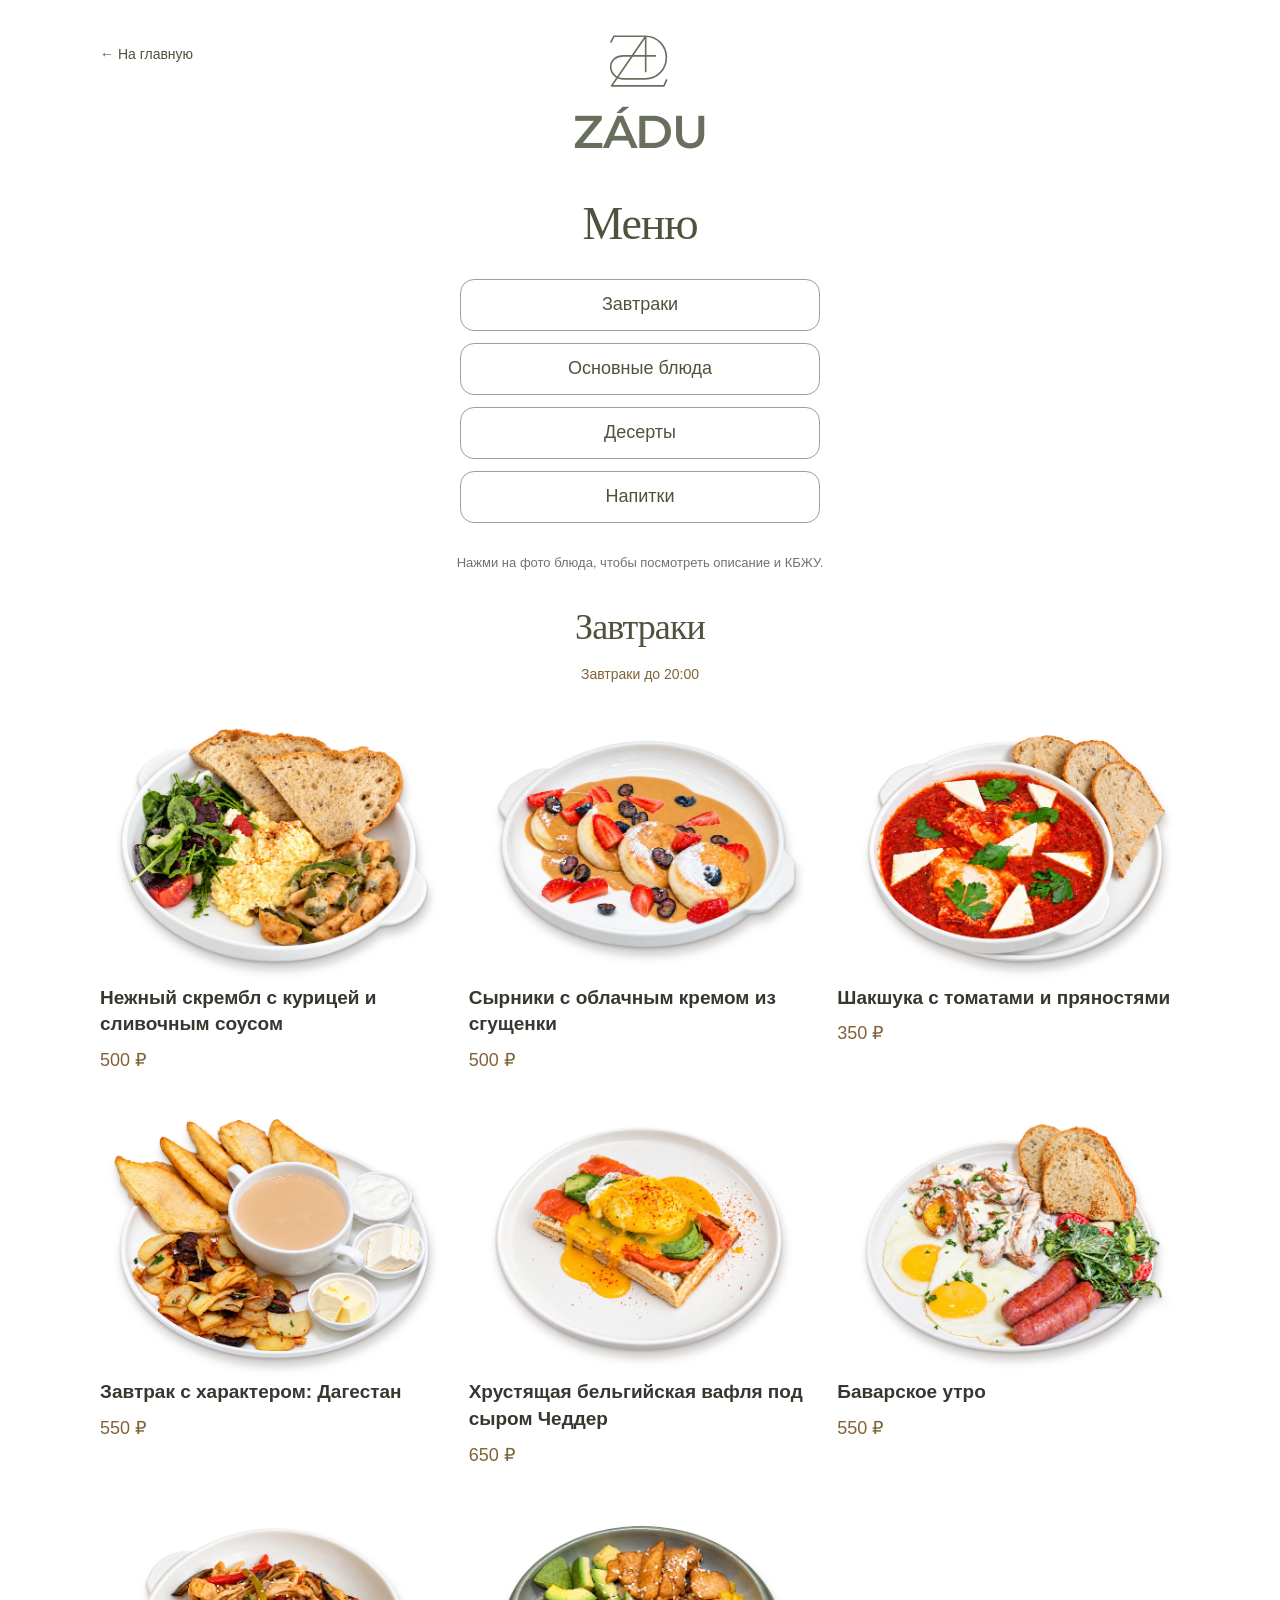
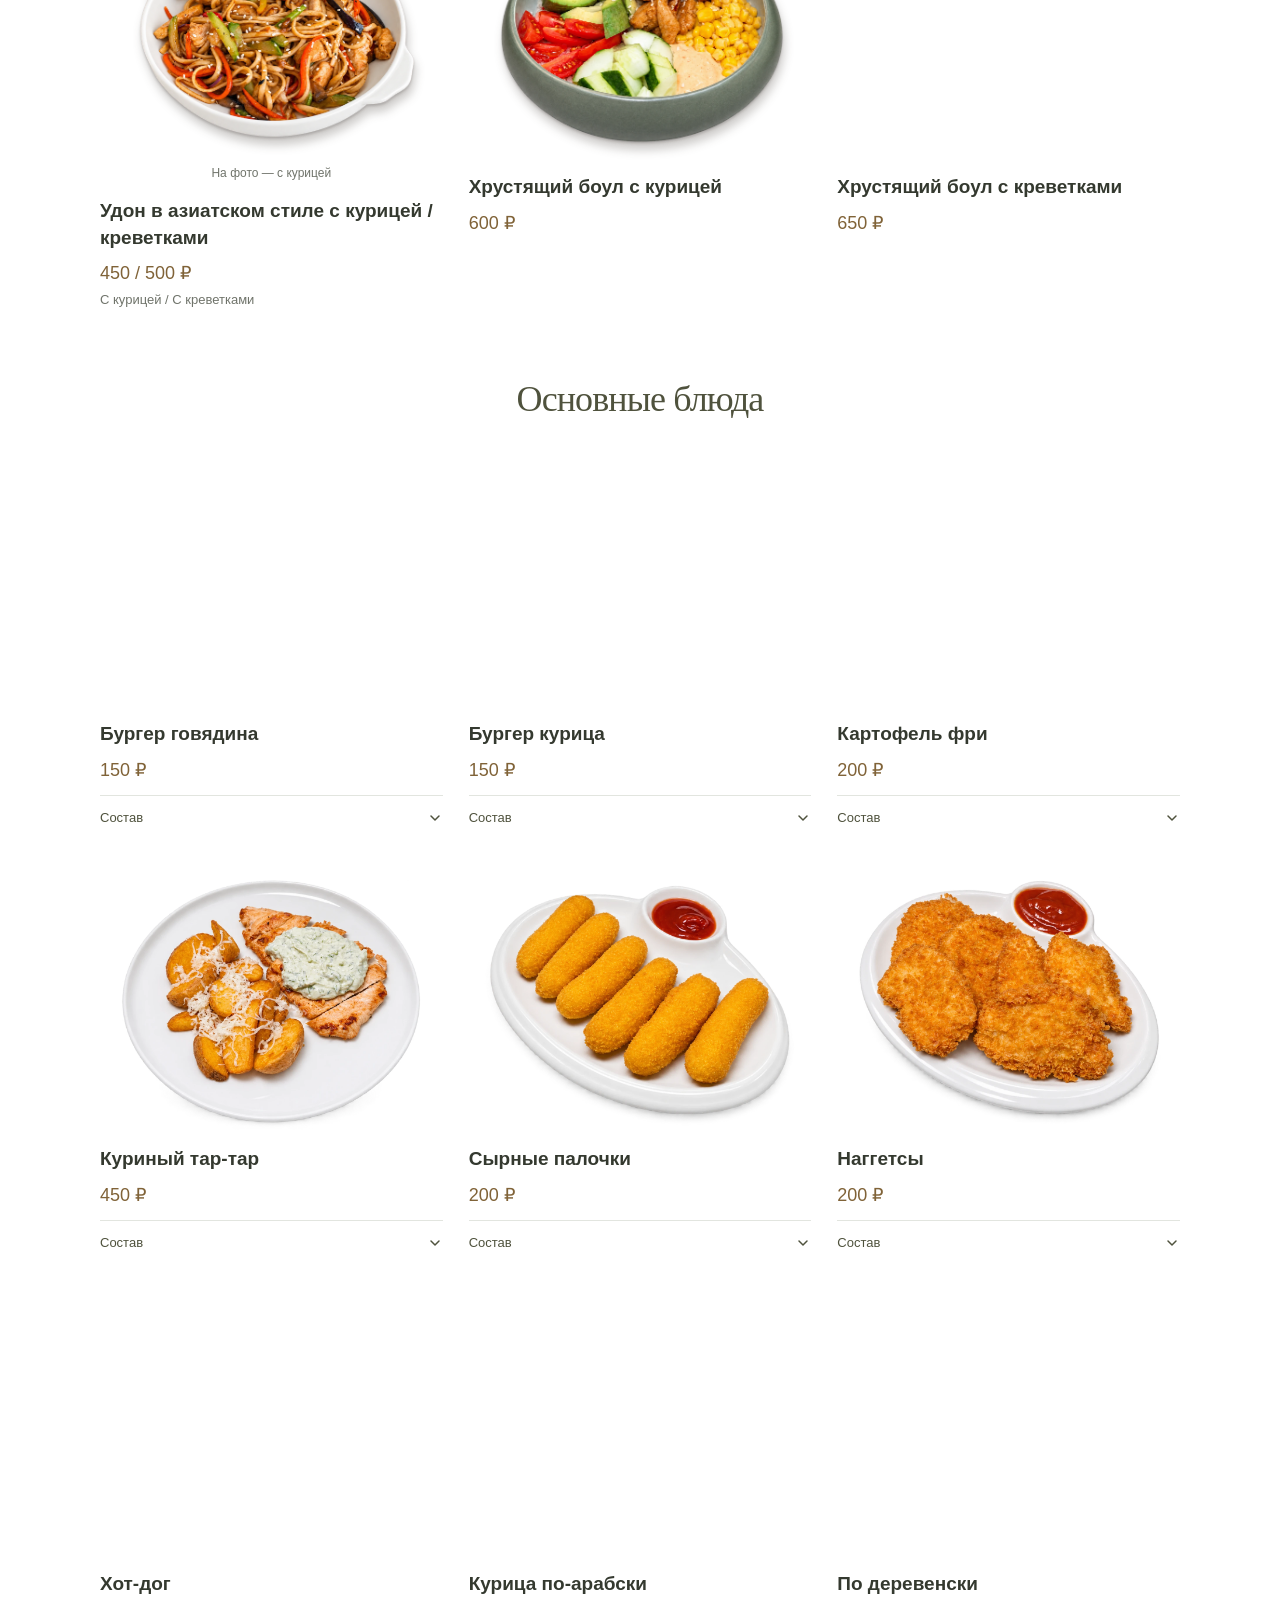
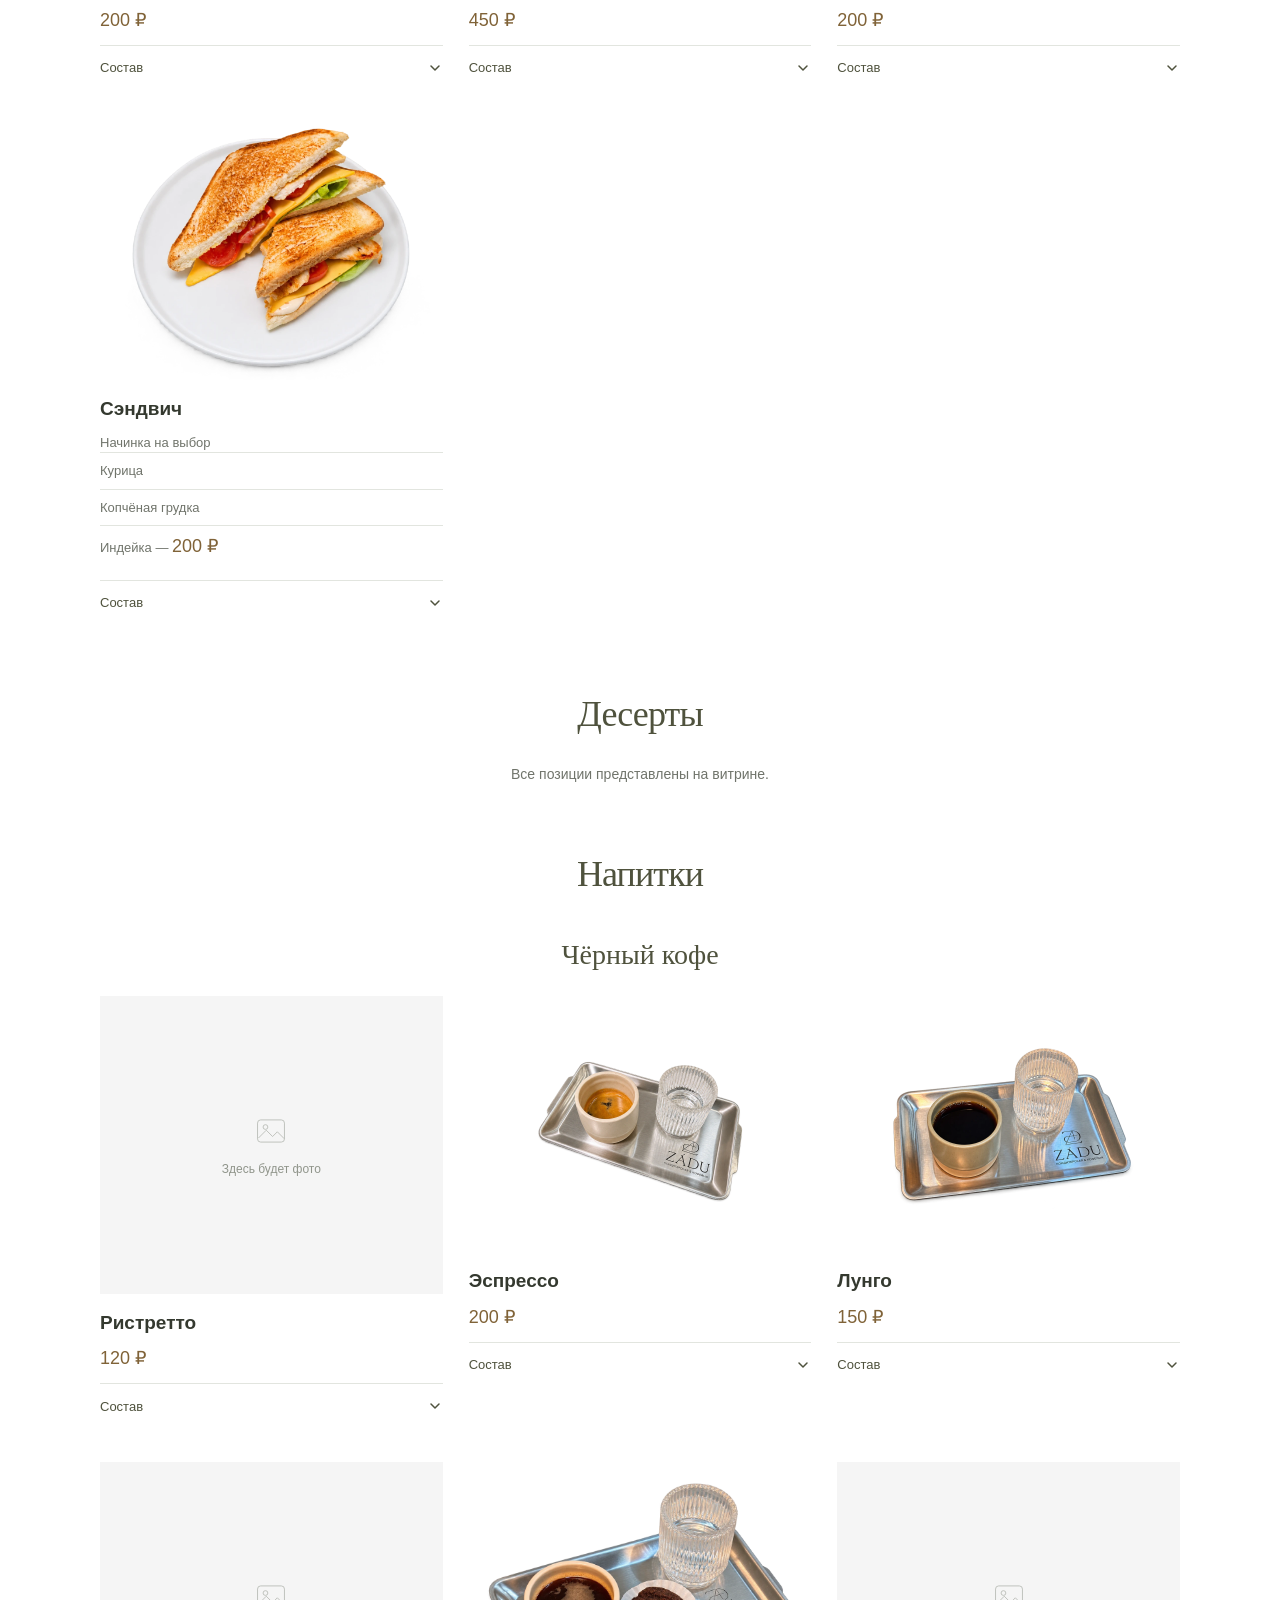
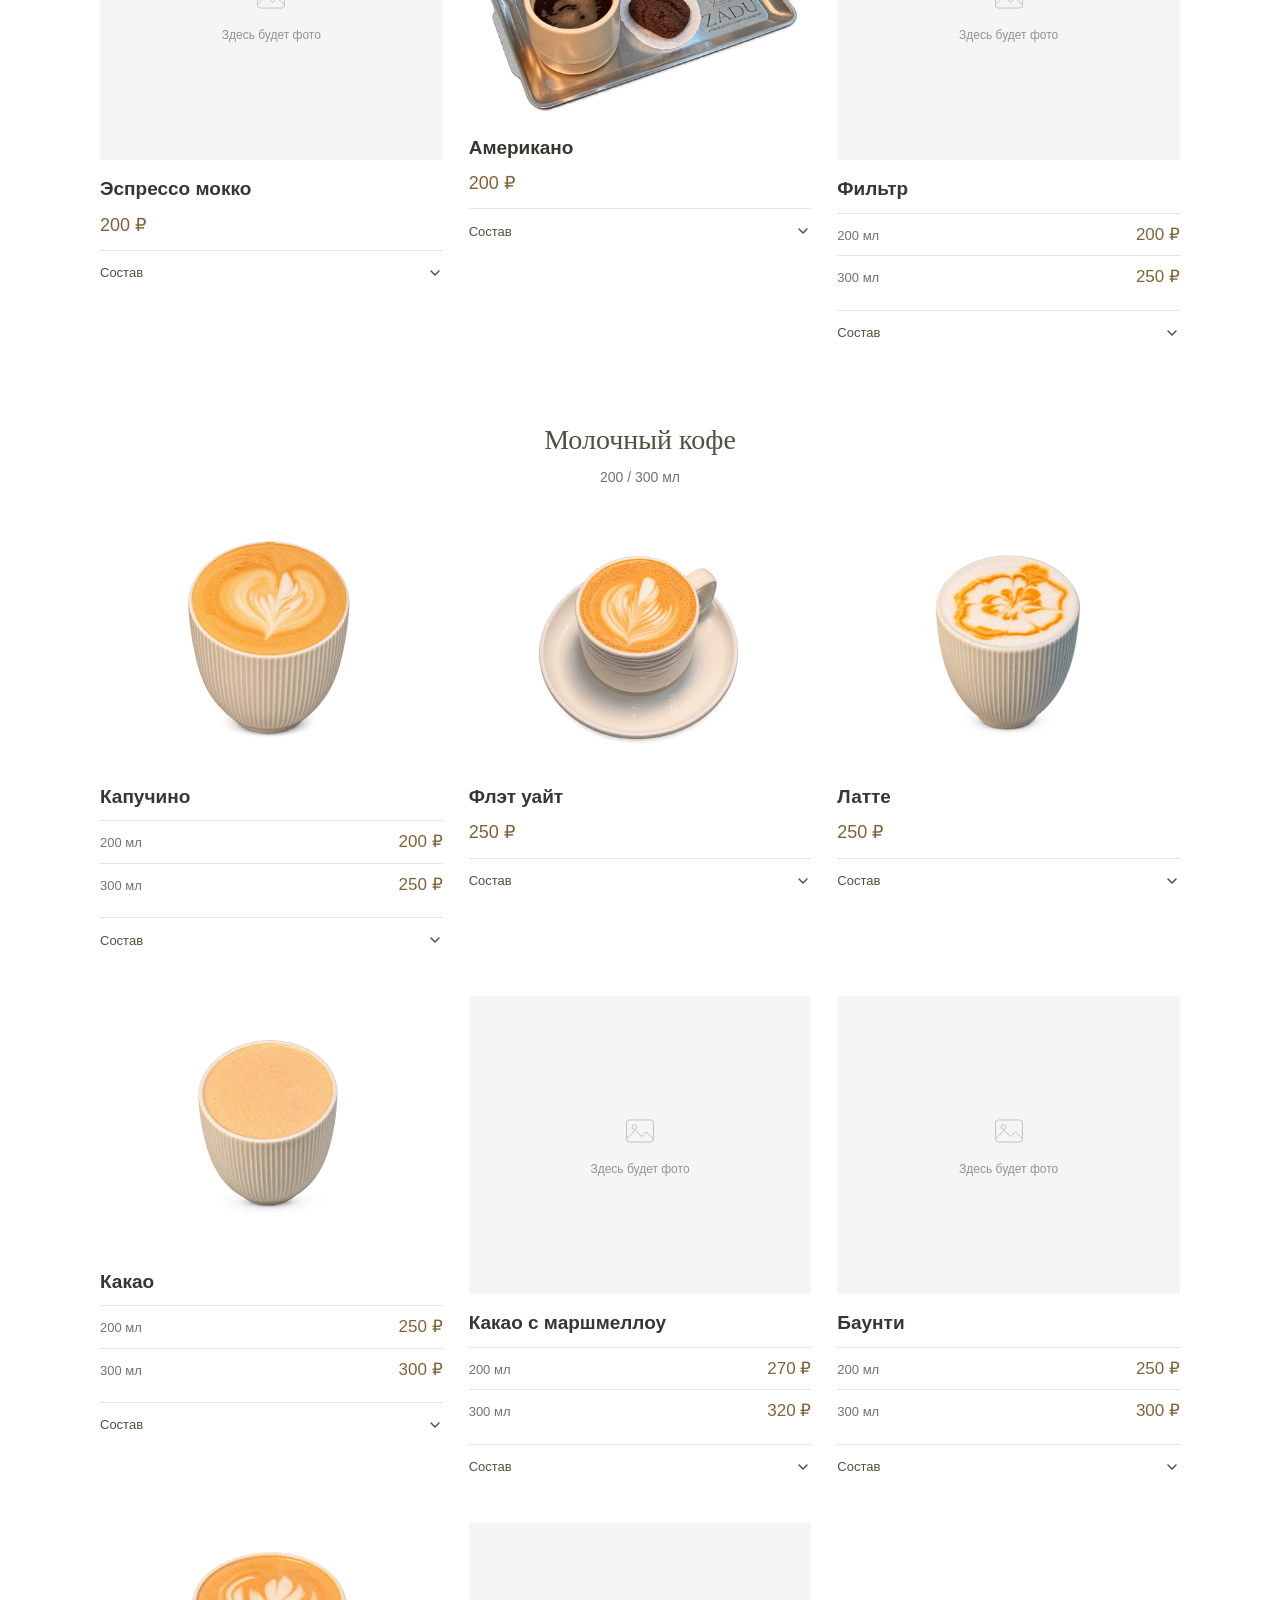
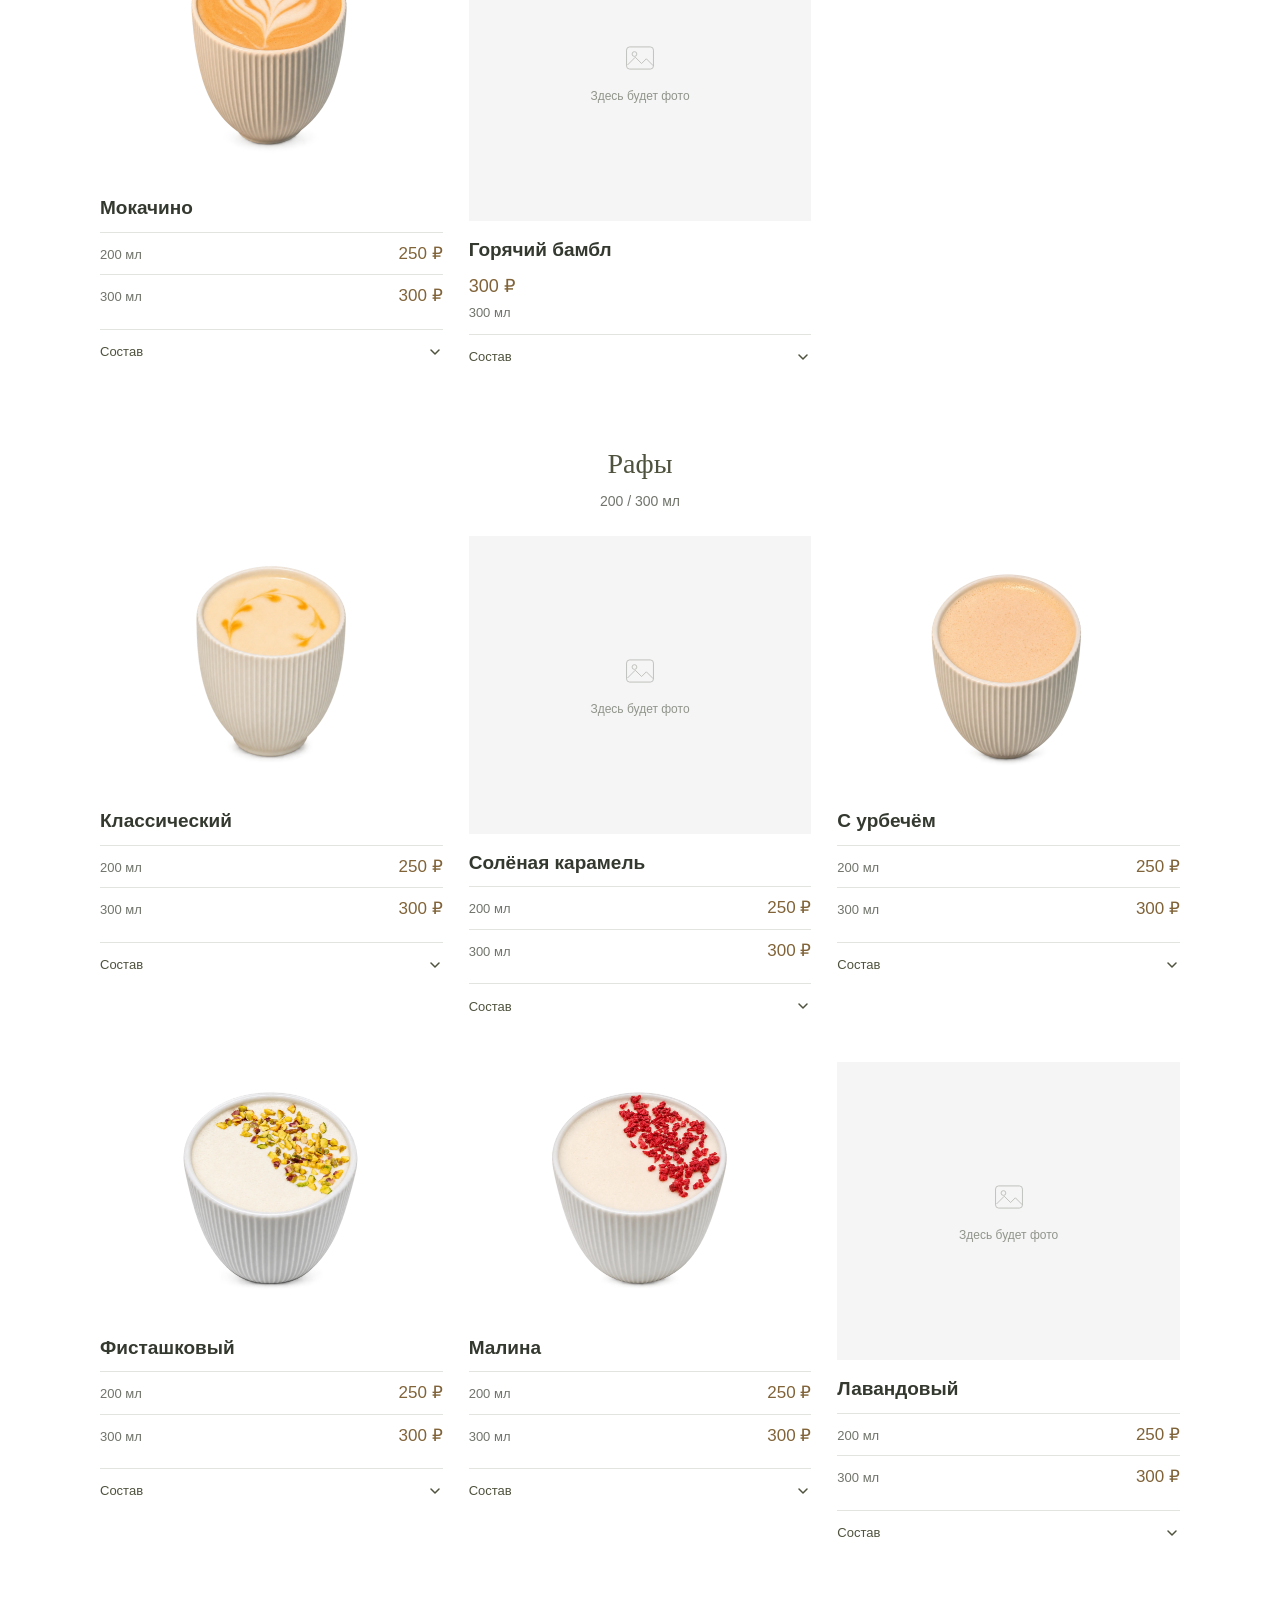
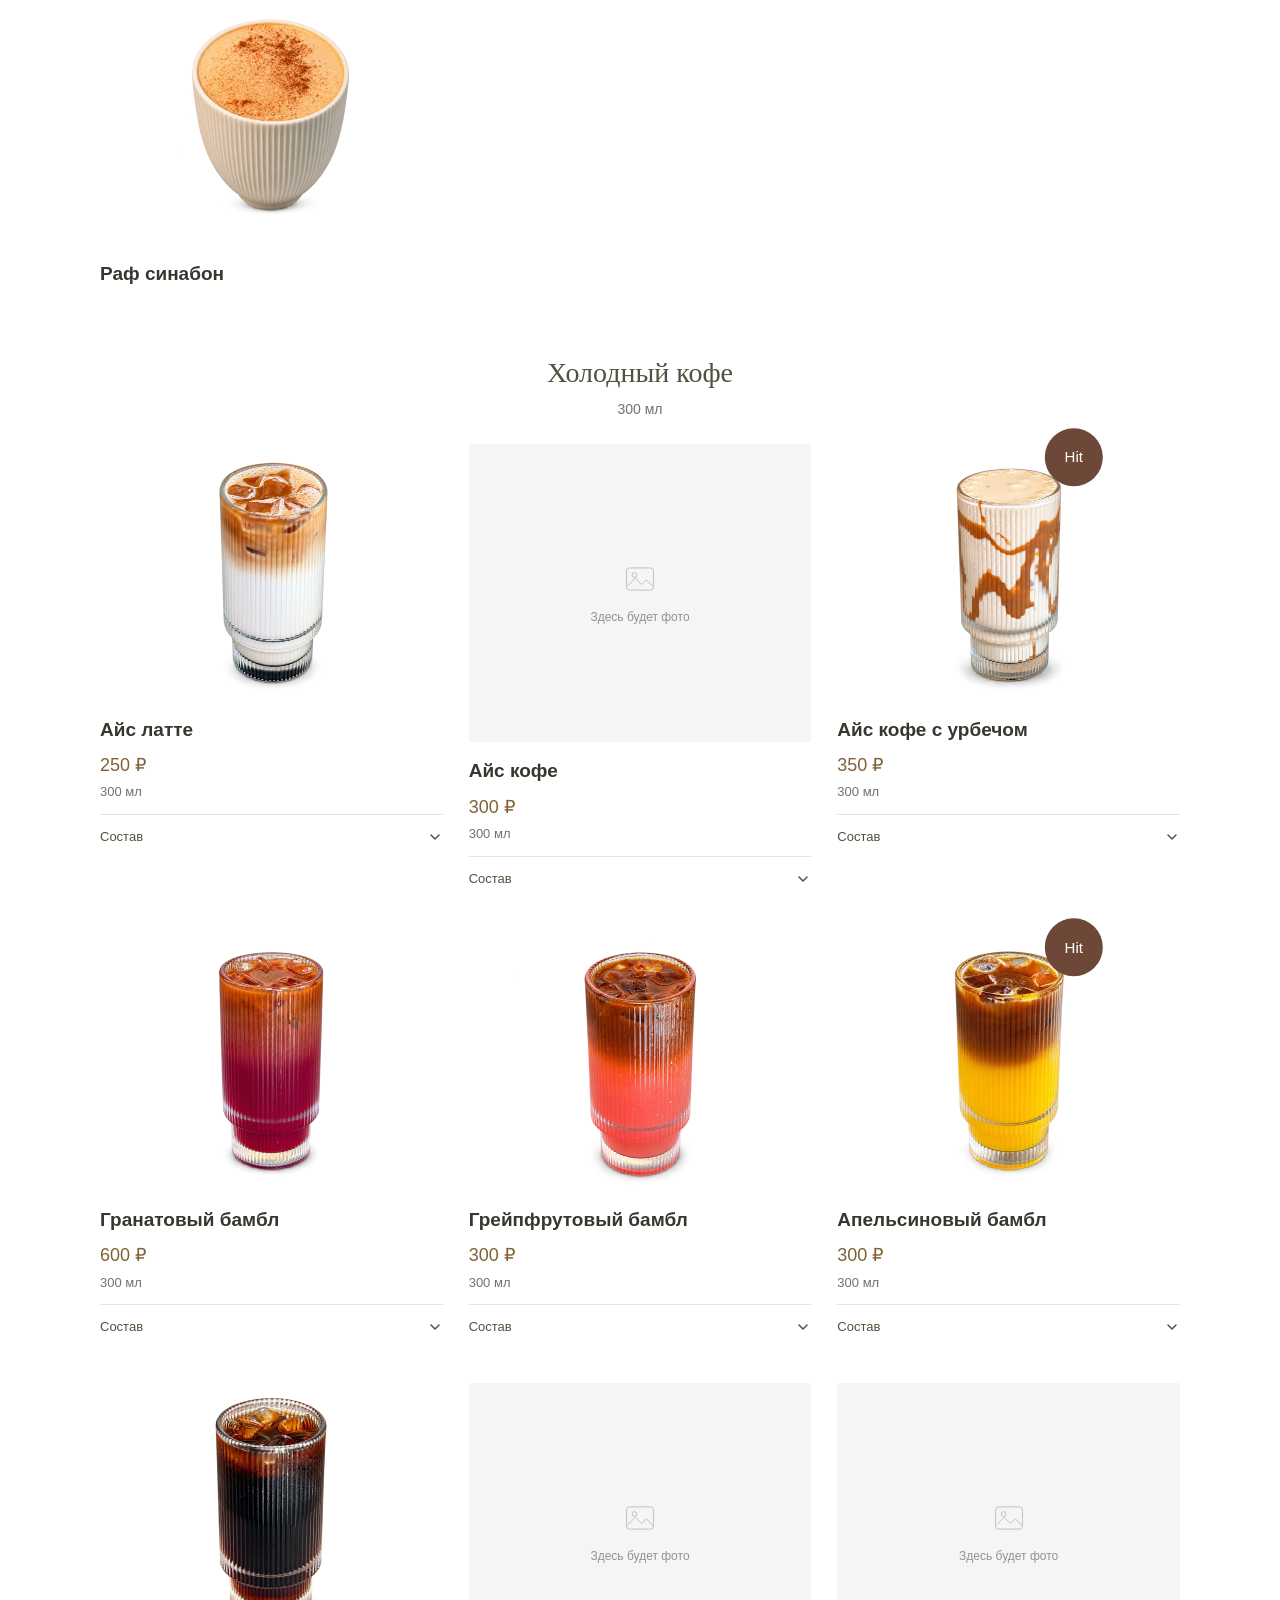
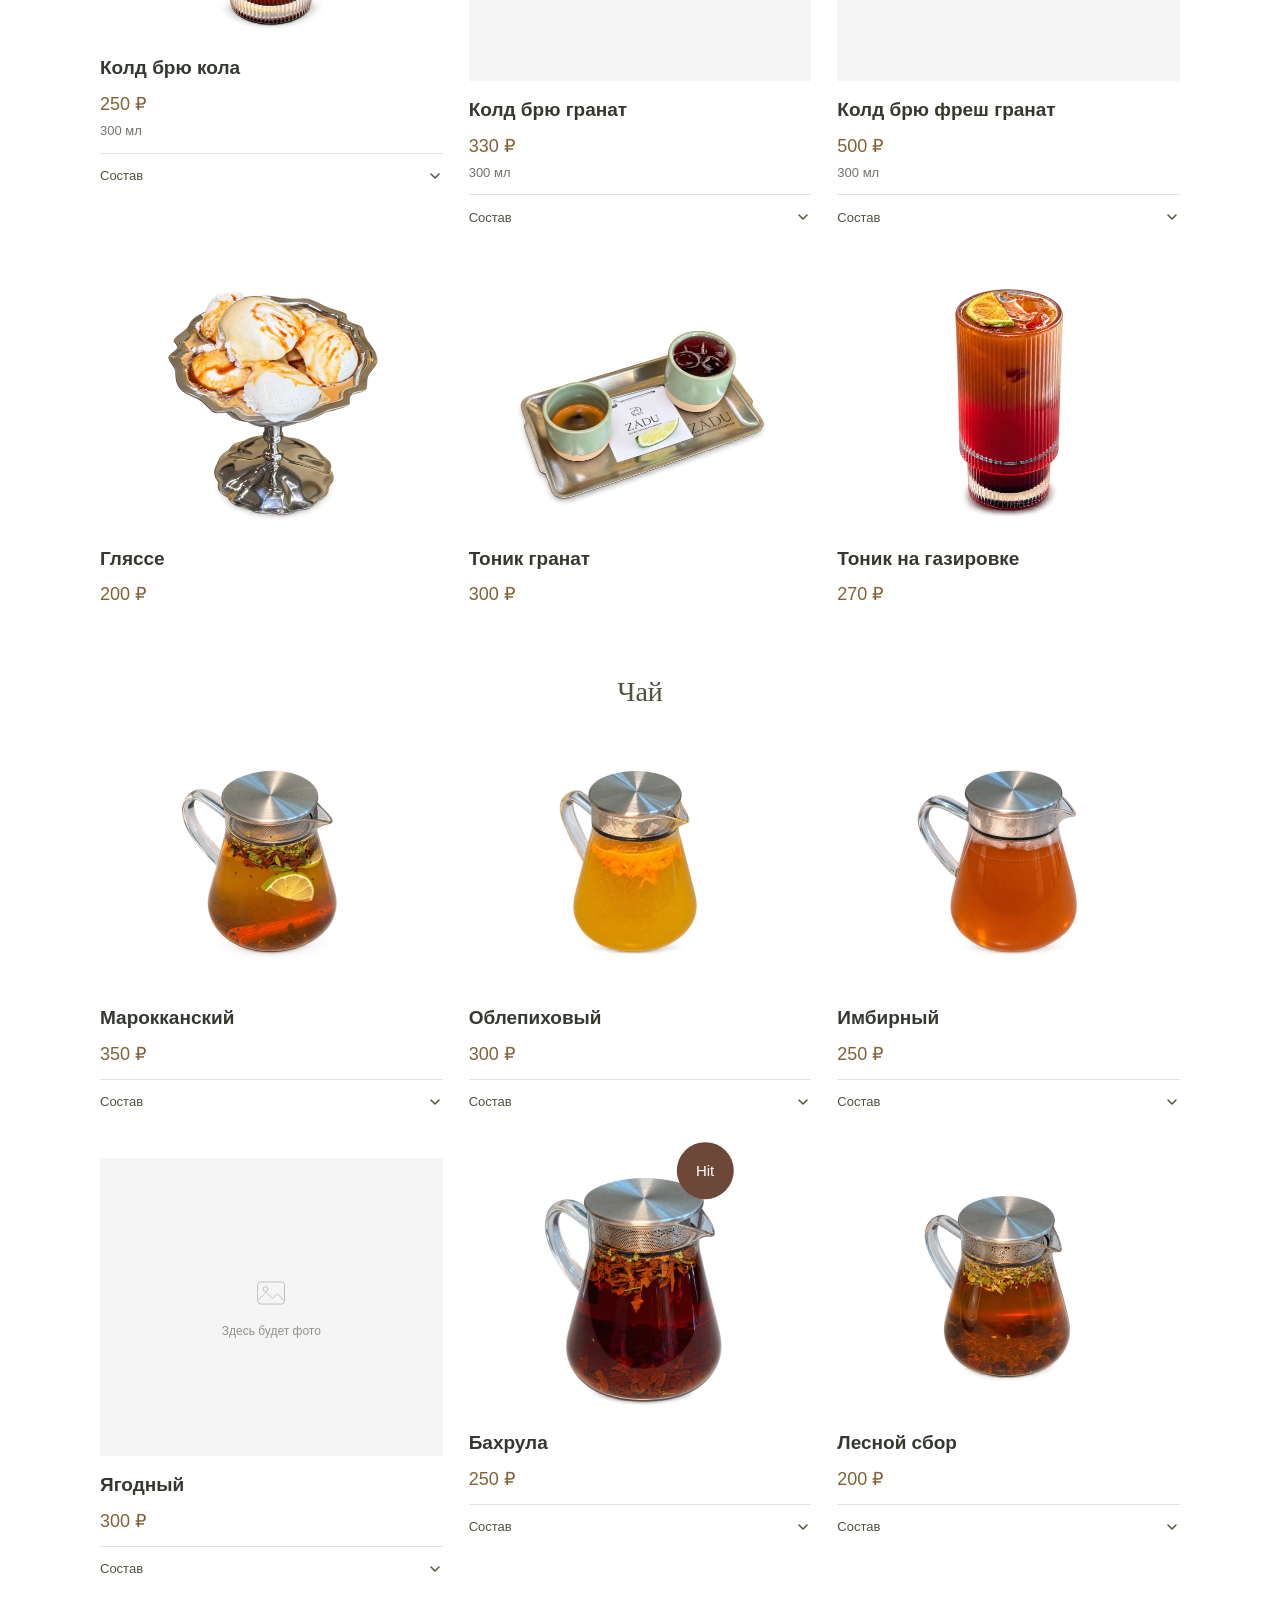
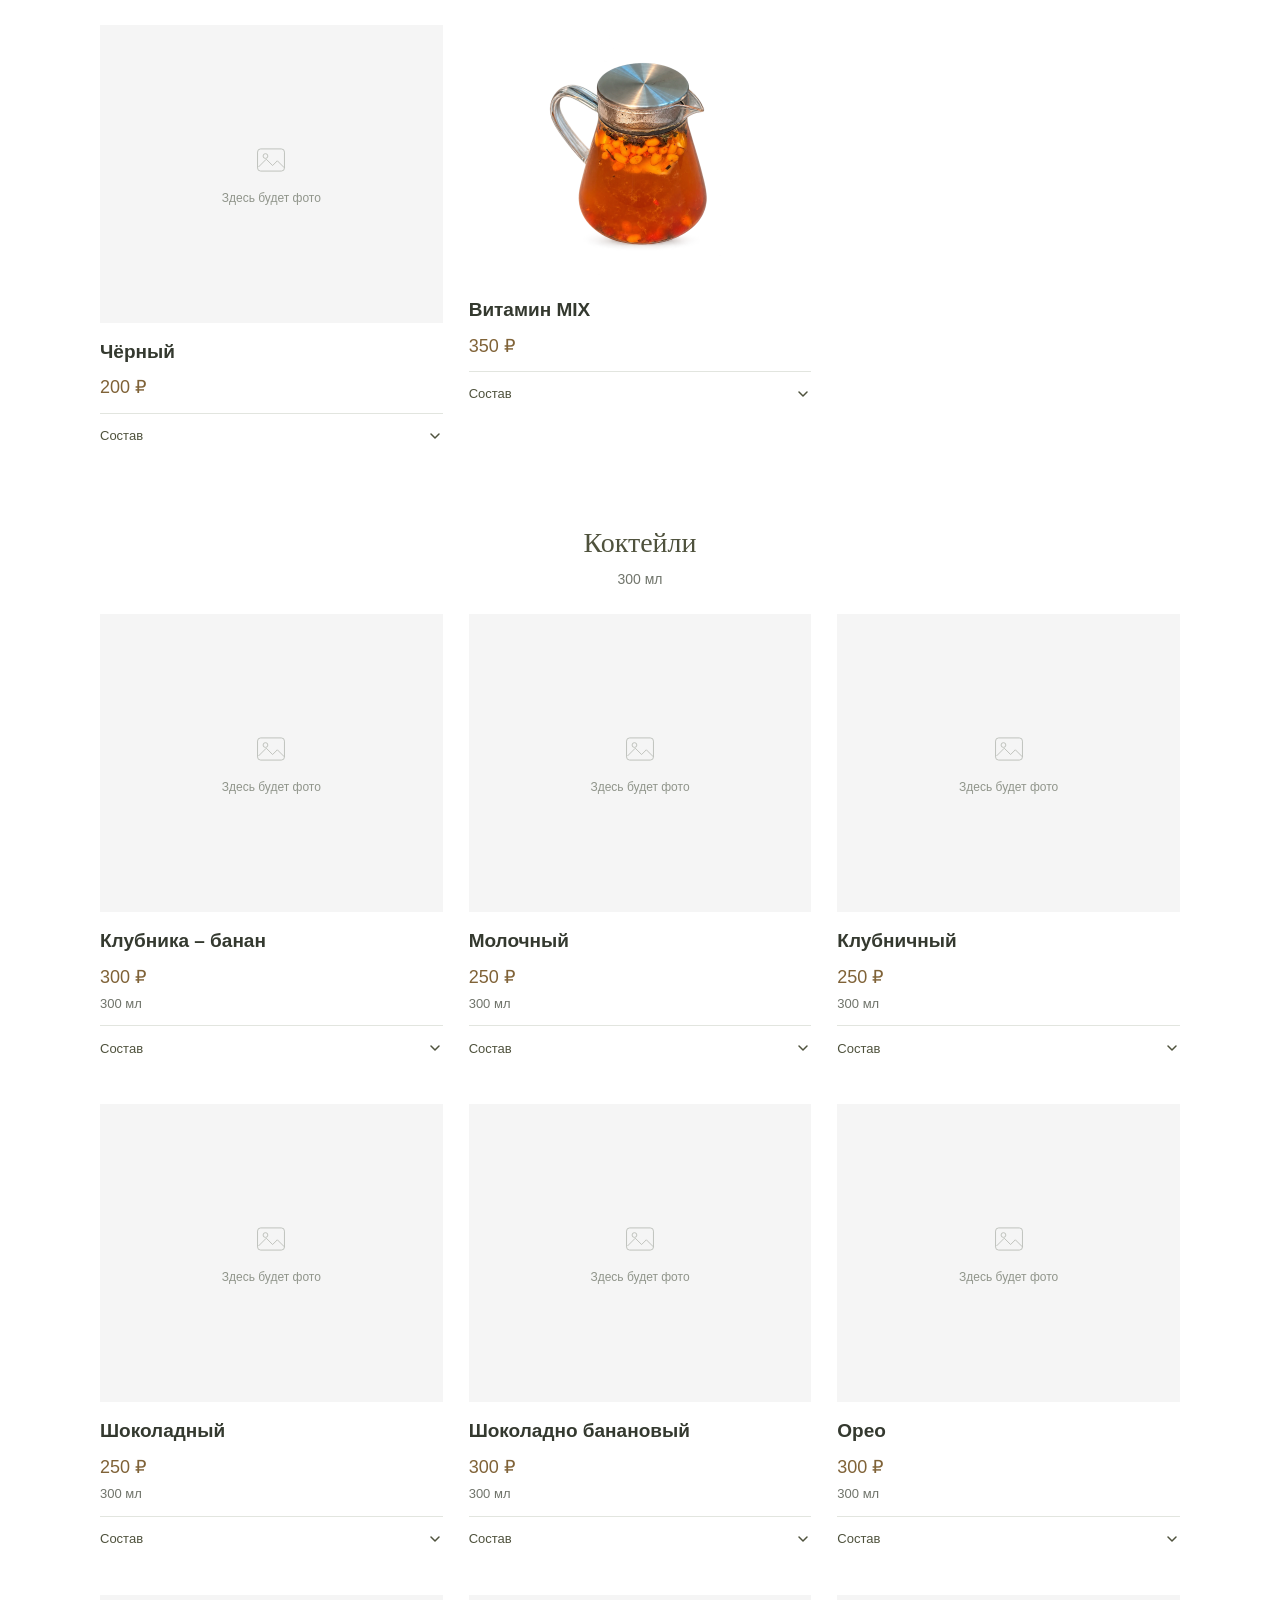
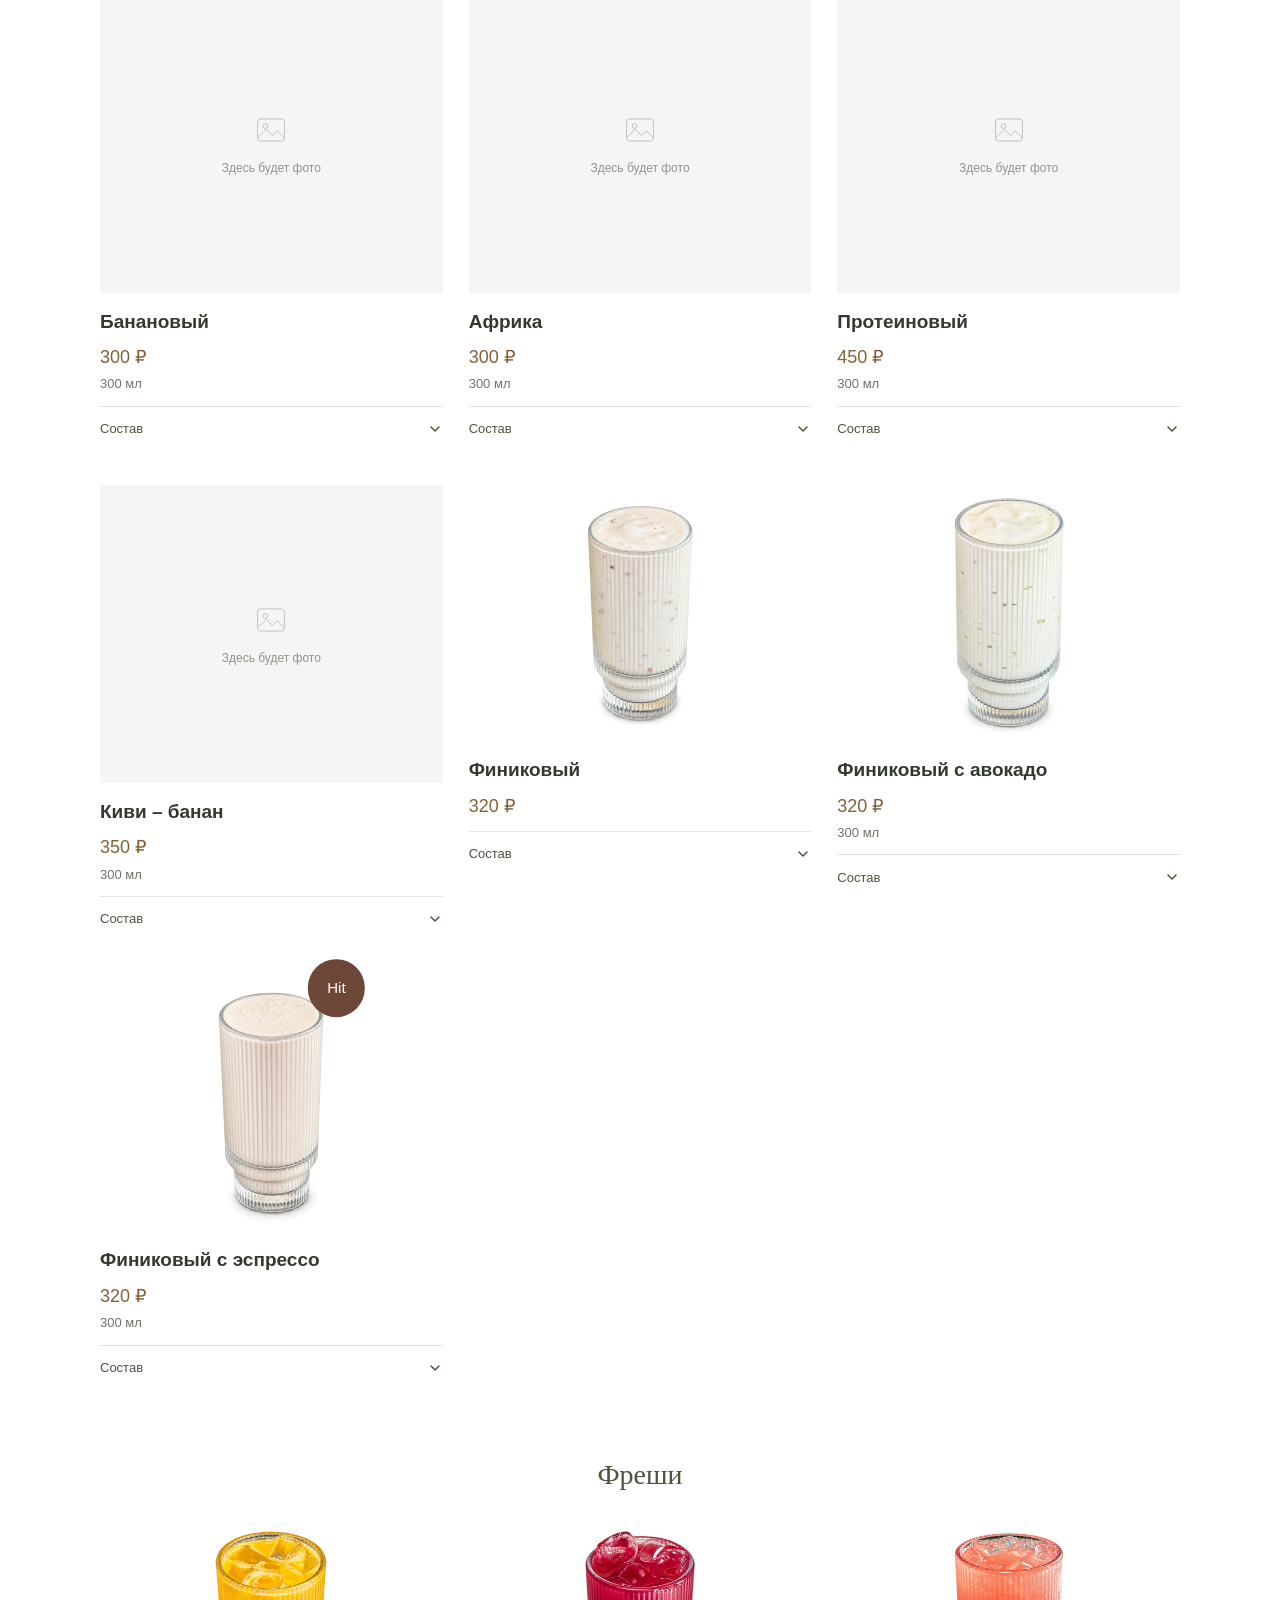
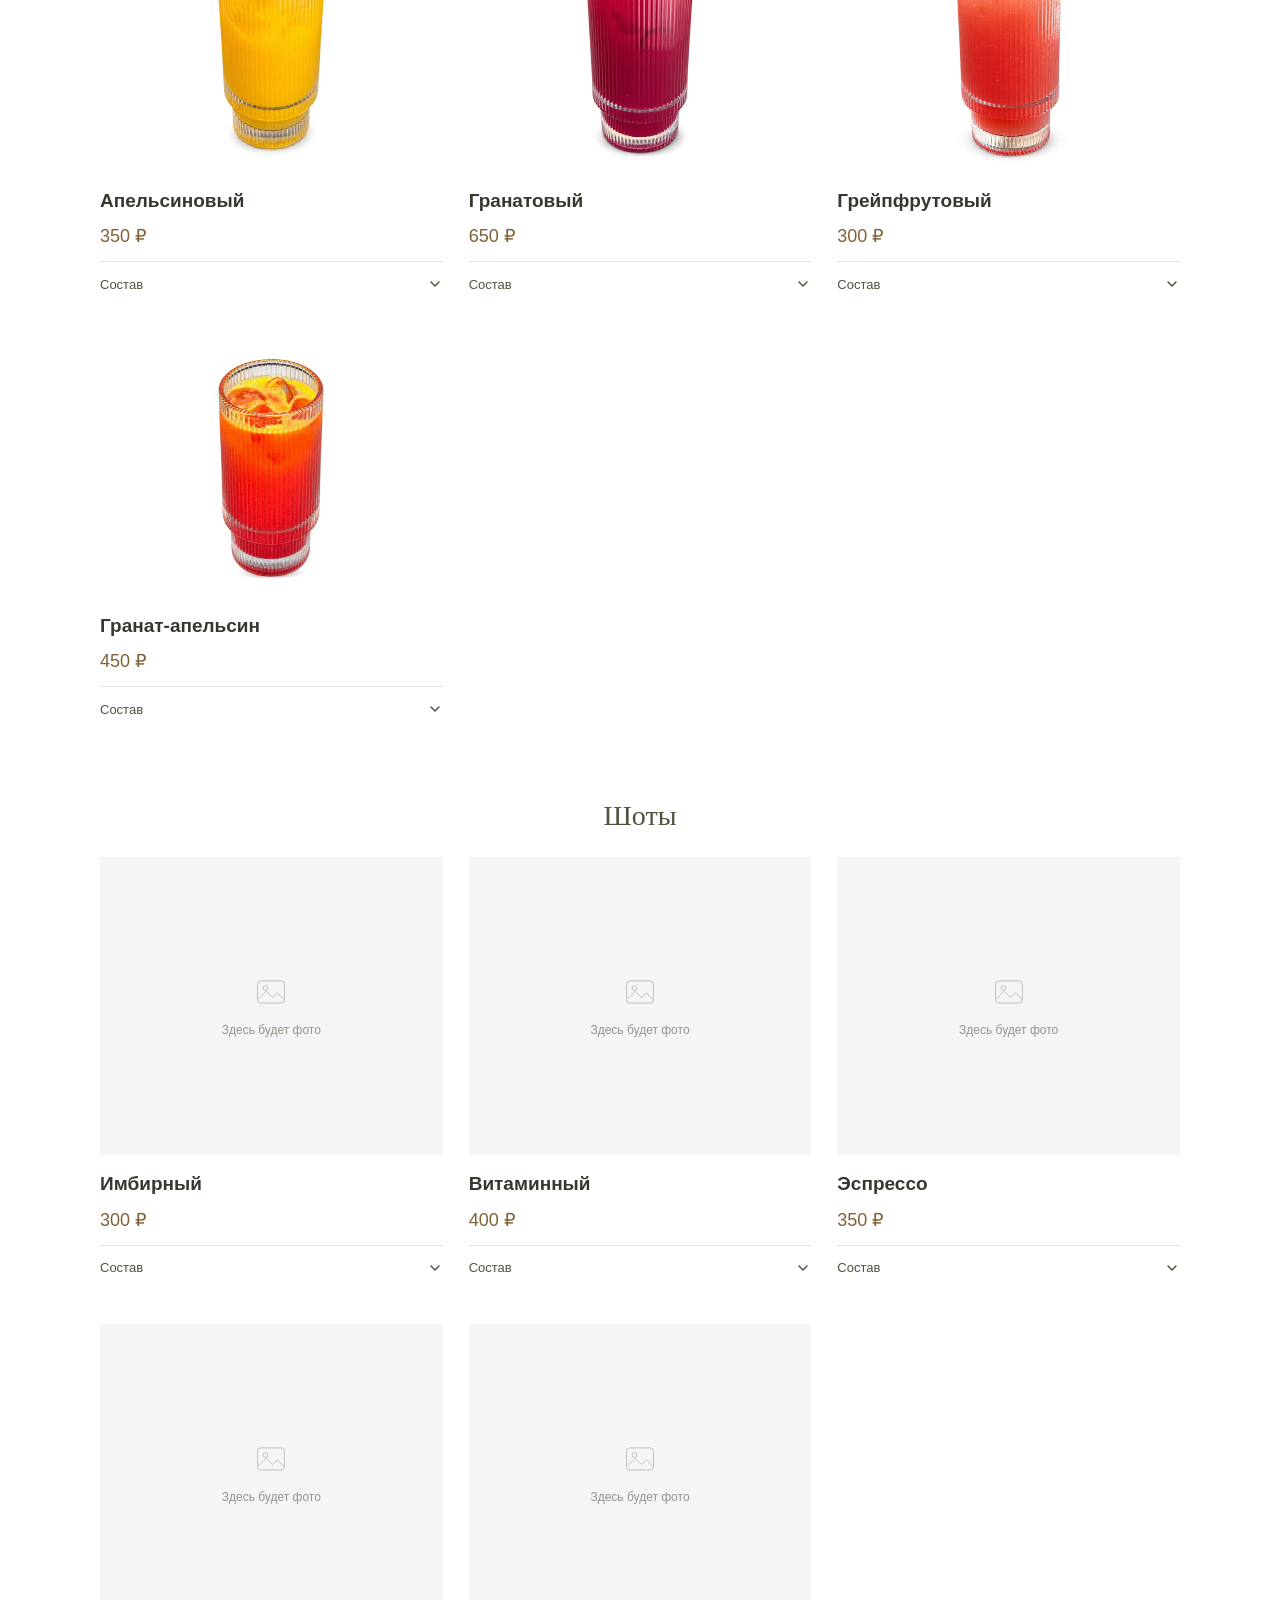
==== commit fd4257a6: "Добавить фото классического рафа" ====
--- a/interior/menu/index.html
+++ b/interior/menu/index.html
@@ -12,7 +12,7 @@
 </head>
 <body class="menu-page">
   <header class="site-header menu-header"><a class="brand-logo" href="../?v=20261014-photo-loading-fix" aria-label="ZÁDU — главная"><img data-brand-logo src="../../assets/brand-mark-crisp-20261015.svg" width="64" height="60" alt="Фирменный знак кофейни ZÁDU" decoding="async"><span class="brand-name">ZÁDU</span></a><a class="back-home" href="../?v=20261014-photo-loading-fix">← На главную</a></header>
-  <main class="menu-layout"><h1>Меню</h1><nav class="menu-group-list" aria-label="Основные разделы меню"><a class="menu-group-card" href="breakfasts/?v=20261014-photo-loading-fix">Завтраки</a><a class="menu-group-card" href="main-dishes/?v=20261123-main-dishes">Основные блюда</a><a class="menu-group-card" href="desserts/?v=20261014-photo-loading-fix">Десерты</a><a class="menu-group-card" href="bar/?v=20261014-photo-loading-fix">Напитки</a></nav><p class="menu-help">Нажми на фото блюда, чтобы посмотреть описание и КБЖУ.</p><section class="menu-category" id="breakfasts" aria-labelledby="heading-breakfasts"><h2 id="heading-breakfasts">Завтраки</h2><p class="breakfast-hours">Завтраки до 20:00</p><div class="item-grid"><article id="dish-1" class="menu-item"><a class="dish-card-link" href="breakfasts/dish-1/?v=20261014-photo-loading-fix" aria-label="Подробнее: Нежный скрембл с курицей и сливочным соусом"><div class="item-photo cutout-dish-photo plate-shadow-preview "><img src="../../assets/dishes/scramble-chicken-transparent-20261015.webp?v=20261014-photo-loading-fix" alt="Нежный скрембл с курицей и сливочным соусом" width="1433" height="1098" loading="eager" decoding="async"></div><div class="item-copy"><div class="item-title"><h3>Нежный скрембл с курицей и сливочным соусом</h3></div><p class="item-price">500 ₽</p></div></a></article><article id="dish-2" class="menu-item"><a class="dish-card-link" href="breakfasts/dish-2/?v=20261014-photo-loading-fix" aria-label="Подробнее: Сырники с облачным кремом из сгущенки"><div class="item-photo cutout-dish-photo plate-shadow-preview "><img src="../../assets/dishes/syrniki-condensed-cream-transparent-20261015.webp?v=20261014-photo-loading-fix" alt="Сырники с облачным кремом из сгущенки" width="1433" height="1098" loading="eager" decoding="async"></div><div class="item-copy"><div class="item-title"><h3>Сырники с облачным кремом из сгущенки</h3></div><p class="item-price">500 ₽</p></div></a></article><article id="dish-3" class="menu-item"><a class="dish-card-link" href="breakfasts/dish-3/?v=20261014-photo-loading-fix" aria-label="Подробнее: Шакшука с томатами и пряностями"><div class="item-photo cutout-dish-photo plate-shadow-preview "><img src="../../assets/dishes/shakshuka-transparent-20261015.webp?v=20261014-photo-loading-fix" alt="Шакшука с томатами и пряностями" width="1433" height="1098" loading="eager" decoding="async"></div><div class="item-copy"><div class="item-title"><h3>Шакшука с томатами и пряностями</h3></div><p class="item-price">350 ₽</p></div></a></article><article id="dish-4" class="menu-item"><a class="dish-card-link" href="breakfasts/dish-4/?v=20261014-photo-loading-fix" aria-label="Подробнее: Завтрак с характером: Дагестан"><div class="item-photo cutout-dish-photo plate-shadow-preview "><img src="../../assets/dishes/dagestan-breakfast-transparent-20261015.webp?v=20261014-photo-loading-fix" alt="Завтрак с характером: Дагестан" width="1433" height="1098" loading="eager" decoding="async"></div><div class="item-copy"><div class="item-title"><h3>Завтрак с характером: Дагестан</h3></div><p class="item-price">550 ₽</p></div></a></article><article id="dish-5" class="menu-item"><a class="dish-card-link" href="breakfasts/dish-5/?v=20261014-photo-loading-fix" aria-label="Подробнее: Хрустящая бельгийская вафля под сыром Чеддер"><div class="item-photo cutout-dish-photo plate-shadow-preview "><img src="../../assets/dishes/belgian-waffle-cheddar-transparent-20261015.webp?v=20261014-photo-loading-fix" alt="Хрустящая бельгийская вафля под сыром Чеддер" width="1433" height="1098" loading="eager" decoding="async"></div><div class="item-copy"><div class="item-title"><h3>Хрустящая бельгийская вафля под сыром Чеддер</h3></div><p class="item-price">650 ₽</p></div></a></article><article id="dish-8" class="menu-item"><a class="dish-card-link" href="breakfasts/dish-8/?v=20261014-photo-loading-fix" aria-label="Подробнее: Баварское утро"><div class="item-photo cutout-dish-photo plate-shadow-preview "><img src="../../assets/dishes/bavarian-breakfast-transparent-20261015.webp?v=20261014-photo-loading-fix" alt="Баварское утро" width="1433" height="1098" loading="eager" decoding="async"></div><div class="item-copy"><div class="item-title"><h3>Баварское утро</h3></div><p class="item-price">550 ₽</p></div></a></article><article id="dish-6" class="menu-item"><a class="dish-card-link" href="breakfasts/dish-6/?v=20261014-photo-loading-fix" aria-label="Подробнее: Удон в азиатском стиле с курицей / креветками"><figure class="dish-photo-figure"><div class="item-photo cutout-dish-photo plate-shadow-preview "><img src="../../assets/dishes/udon-chicken-transparent-20261015.webp?v=20261014-photo-loading-fix" alt="Удон в азиатском стиле с курицей" width="1433" height="1098" loading="eager" decoding="async"></div><figcaption class="dish-photo-caption">На фото — с курицей</figcaption></figure><div class="item-copy"><div class="item-title"><h3>Удон в азиатском стиле с курицей / креветками</h3></div><p class="item-price" aria-label="С курицей: 450 ₽; С креветками: 500 ₽">450 / 500 ₽</p><p class="item-portion">С курицей / С креветками</p></div></a></article><article id="dish-7" class="menu-item"><a class="dish-card-link" href="breakfasts/dish-7/?v=20261014-photo-loading-fix" aria-label="Подробнее: Хрустящий боул с курицей"><div class="item-photo cutout-dish-photo plate-shadow-preview "><img src="../../assets/dishes/bowl-chicken-transparent-20261015.webp?v=20261014-photo-loading-fix" alt="Хрустящий боул с курицей" width="1433" height="1098" loading="eager" decoding="async"></div><div class="item-copy"><div class="item-title"><h3>Хрустящий боул с курицей</h3></div><p class="item-price">600 ₽</p></div></a></article><article id="dish-7-shrimp" class="menu-item"><a class="dish-card-link" href="breakfasts/dish-7-shrimp/?v=20261014-photo-loading-fix" aria-label="Подробнее: Хрустящий боул с креветками"><div class="item-photo cutout-dish-photo plate-shadow-preview "><img src="../../assets/dishes/bowl-shrimp-no-bread-transparent-20261015.webp?v=20261014-photo-loading-fix" alt="Хрустящий боул с креветками" width="1432" height="1098" loading="eager" decoding="async"></div><div class="item-copy"><div class="item-title"><h3>Хрустящий боул с креветками</h3></div><p class="item-price">650 ₽</p></div></a></article></div></section><section class="menu-category" id="main-dishes" aria-labelledby="heading-main-dishes"><h2 id="heading-main-dishes">Основные блюда</h2><div class="item-grid"><article class="menu-item drink-composition-card"><div class="item-photo cutout-dish-photo "><img src="../../assets/dishes/beef-burger-transparent-20261123.webp?v=20261014-photo-loading-fix" alt="Бургер говядина" width="1144" height="878" loading="eager" decoding="async"></div><div class="item-copy"><div class="item-title"><h3>Бургер говядина</h3></div><p class="item-price">150 ₽</p></div><details class="drink-composition"><summary aria-label="Состав: Бургер говядина"><span>Состав</span><svg viewBox="0 0 16 16" fill="none" aria-hidden="true"><path d="m4 6 4 4 4-4"/></svg></summary><div class="drink-composition-content"><p><strong>Состав:</strong> Ароматная говяжья котлета с насыщенным вкусом, дополненная свежими овощами и фирменным соусом.</p></div></details></article><article class="menu-item drink-composition-card"><div class="item-photo cutout-dish-photo "><img src="../../assets/dishes/chicken-burger-transparent-20261123.webp?v=20261014-photo-loading-fix" alt="Бургер курица" width="1144" height="878" loading="eager" decoding="async"></div><div class="item-copy"><div class="item-title"><h3>Бургер курица</h3></div><p class="item-price">150 ₽</p></div><details class="drink-composition"><summary aria-label="Состав: Бургер курица"><span>Состав</span><svg viewBox="0 0 16 16" fill="none" aria-hidden="true"><path d="m4 6 4 4 4-4"/></svg></summary><div class="drink-composition-content"><p><strong>Состав:</strong> Сочное нежное куриное филе, свежие овощи и фирменный соус в мягкой румяной булочке.</p></div></details></article><article class="menu-item drink-composition-card"><div class="item-photo cutout-dish-photo "><img src="../../assets/dishes/fries-transparent-20261123.webp?v=20261014-photo-loading-fix" alt="Картофель фри" width="1144" height="878" loading="eager" decoding="async"></div><div class="item-copy"><div class="item-title"><h3>Картофель фри</h3></div><p class="item-price">200 ₽</p></div><details class="drink-composition"><summary aria-label="Состав: Картофель фри"><span>Состав</span><svg viewBox="0 0 16 16" fill="none" aria-hidden="true"><path d="m4 6 4 4 4-4"/></svg></summary><div class="drink-composition-content"><p><strong>Состав:</strong> Хрустящие снаружи и мягкие внутри.</p></div></details></article><article class="menu-item drink-composition-card"><div class="item-photo cutout-dish-photo "><img src="../../assets/dishes/chicken-tartar-transparent-20261123.webp?v=20261014-photo-loading-fix" alt="Куриный тар-тар" width="1144" height="878" loading="eager" decoding="async"></div><div class="item-copy"><div class="item-title"><h3>Куриный тар-тар</h3></div><p class="item-price">450 ₽</p></div><details class="drink-composition"><summary aria-label="Состав: Куриный тар-тар"><span>Состав</span><svg viewBox="0 0 16 16" fill="none" aria-hidden="true"><path d="m4 6 4 4 4-4"/></svg></summary><div class="drink-composition-content"><p><strong>Состав:</strong> Нежное сочное куриное филе с ароматными специями, дополненное пикантным соусом тартар и тёртым пармезаном. Подаётся с ароматным картофелем по-деревенски.</p></div></details></article><article class="menu-item drink-composition-card"><div class="item-photo cutout-dish-photo "><img src="../../assets/dishes/cheese-sticks-transparent-20261123.webp?v=20261014-photo-loading-fix" alt="Сырные палочки" width="1144" height="878" loading="eager" decoding="async"></div><div class="item-copy"><div class="item-title"><h3>Сырные палочки</h3></div><p class="item-price">200 ₽</p></div><details class="drink-composition"><summary aria-label="Состав: Сырные палочки"><span>Состав</span><svg viewBox="0 0 16 16" fill="none" aria-hidden="true"><path d="m4 6 4 4 4-4"/></svg></summary><div class="drink-composition-content"><p><strong>Состав:</strong> Нежный расплавленный сыр в аппетитной золотистой корочке. Тягучие внутри и румяные снаружи!</p></div></details></article><article class="menu-item drink-composition-card"><div class="item-photo cutout-dish-photo "><img src="../../assets/dishes/nuggets-transparent-20261123.webp?v=20261014-photo-loading-fix" alt="Наггетсы" width="1144" height="878" loading="eager" decoding="async"></div><div class="item-copy"><div class="item-title"><h3>Наггетсы</h3></div><p class="item-price">200 ₽</p></div><details class="drink-composition"><summary aria-label="Состав: Наггетсы"><span>Состав</span><svg viewBox="0 0 16 16" fill="none" aria-hidden="true"><path d="m4 6 4 4 4-4"/></svg></summary><div class="drink-composition-content"><p><strong>Состав:</strong> Сочные кусочки нежного куриного филе в золотистой хрустящей панировке.</p></div></details></article><article class="menu-item drink-composition-card"><div class="item-photo cutout-dish-photo "><img src="../../assets/dishes/hot-dog-transparent-20261123.webp?v=20261014-photo-loading-fix" alt="Хот-дог" width="1144" height="878" loading="eager" decoding="async"></div><div class="item-copy"><div class="item-title"><h3>Хот-дог</h3></div><p class="item-price">200 ₽</p></div><details class="drink-composition"><summary aria-label="Состав: Хот-дог"><span>Состав</span><svg viewBox="0 0 16 16" fill="none" aria-hidden="true"><path d="m4 6 4 4 4-4"/></svg></summary><div class="drink-composition-content"><p><strong>Состав:</strong> Мягкая булочка с сочной сосиской, фирменными соусами и хрустящим луком - crispy. Подаётся с картофелем фри.</p></div></details></article><article class="menu-item drink-composition-card"><div class="item-photo cutout-dish-photo "><img src="../../assets/dishes/arabian-chicken-transparent-20261123.webp?v=20261014-photo-loading-fix" alt="Курица по-арабски" width="1144" height="878" loading="eager" decoding="async"></div><div class="item-copy"><div class="item-title"><h3>Курица по-арабски</h3></div><p class="item-price">450 ₽</p></div><details class="drink-composition"><summary aria-label="Состав: Курица по-арабски"><span>Состав</span><svg viewBox="0 0 16 16" fill="none" aria-hidden="true"><path d="m4 6 4 4 4-4"/></svg></summary><div class="drink-composition-content"><p><strong>Состав:</strong> Сочное куриное филе с нежным сыром в румяной панировке, дополненное золотистым картофелем фри!</p></div></details></article><article class="menu-item drink-composition-card"><div class="item-photo cutout-dish-photo "><img src="../../assets/dishes/potato-wedges-transparent-20261123.webp?v=20261014-photo-loading-fix" alt="По деревенски" width="1144" height="878" loading="eager" decoding="async"></div><div class="item-copy"><div class="item-title"><h3>По деревенски</h3></div><p class="item-price">200 ₽</p></div><details class="drink-composition"><summary aria-label="Состав: По деревенски"><span>Состав</span><svg viewBox="0 0 16 16" fill="none" aria-hidden="true"><path d="m4 6 4 4 4-4"/></svg></summary><div class="drink-composition-content"><p><strong>Состав:</strong> Ароматные картофельные дольки с хрустящей корочкой и нежной серединкой, приправленные специями.</p></div></details></article><article class="menu-item drink-composition-card"><div class="item-photo cutout-dish-photo "><img src="../../assets/dishes/sandwich-transparent-20261123.webp?v=20261014-photo-loading-fix" alt="Сэндвич" width="1144" height="878" loading="eager" decoding="async"></div><div class="item-copy"><div class="item-title"><h3>Сэндвич</h3></div><div class="variant-list"><p class="item-portion">Начинка на выбор</p><div class="variant-row"><span>Курица</span></div><div class="variant-row"><span>Копчёная грудка</span></div><div class="variant-row"><span>Индейка — <span class="item-price">200 ₽</span></span></div></div></div><details class="drink-composition"><summary aria-label="Состав: Сэндвич"><span>Состав</span><svg viewBox="0 0 16 16" fill="none" aria-hidden="true"><path d="m4 6 4 4 4-4"/></svg></summary><div class="drink-composition-content"><p><strong>Состав:</strong> Румяные ломтики хлеба с сочной начинкой и гармоничным сочетанием свежих ингредиентов.</p></div></details></article></div></section><section class="menu-category" id="desserts" aria-labelledby="heading-desserts"><h2 id="heading-desserts">Десерты</h2><p class="empty-category">Все позиции представлены на витрине.</p></section><section class="drinks-section" id="drinks" aria-labelledby="heading-drinks"><h2 id="heading-drinks">Напитки</h2><section class="menu-category" id="coffee" aria-labelledby="heading-coffee"><h3 id="heading-coffee">Чёрный кофе</h3><div class="item-grid"><article class="menu-item drink-composition-card"><div class="item-photo menu-photo-placeholder " aria-hidden="true"><svg viewBox="0 0 48 48" fill="none"><rect x="7" y="10" width="34" height="28" rx="4"/><circle cx="17" cy="19" r="3"/><path d="m8 33 10-10 8 8 6-6 9 9"/></svg><span>Здесь будет фото</span></div><div class="item-copy"><div class="item-title"><h3>Ристретто</h3></div><p class="item-price">120 ₽</p></div><details class="drink-composition"><summary aria-label="Состав: Ристретто"><span>Состав</span><svg viewBox="0 0 16 16" fill="none" aria-hidden="true"><path d="m4 6 4 4 4-4"/></svg></summary><div class="drink-composition-content"><p><strong>Состав:</strong> более короткая экстракция эспрессо</p></div></details></article><article class="menu-item drink-composition-card"><div class="item-photo cutout-dish-photo "><img src="../../assets/drinks/espresso-tray-transparent-20261123.webp?v=20261014-photo-loading-fix" alt="Эспрессо" width="1024" height="1024" loading="eager" decoding="async"></div><div class="item-copy"><div class="item-title"><h3>Эспрессо</h3></div><p class="item-price">200 ₽</p></div><details class="drink-composition"><summary aria-label="Состав: Эспрессо"><span>Состав</span><svg viewBox="0 0 16 16" fill="none" aria-hidden="true"><path d="m4 6 4 4 4-4"/></svg></summary><div class="drink-composition-content"><p><strong>Состав:</strong> 100% свежеобжаренный кофе, вода</p></div></details></article><article class="menu-item drink-composition-card"><div class="item-photo cutout-dish-photo "><img src="../../assets/drinks/lungo-zadu-transparent-20261122.webp?v=20261123-lungo-transparent" alt="Лунго" width="1024" height="1024" loading="eager" fetchpriority="high" decoding="async"></div><div class="item-copy"><div class="item-title"><h3>Лунго</h3></div><p class="item-price">150 ₽</p></div><details class="drink-composition"><summary aria-label="Состав: Лунго"><span>Состав</span><svg viewBox="0 0 16 16" fill="none" aria-hidden="true"><path d="m4 6 4 4 4-4"/></svg></summary><div class="drink-composition-content"><p><strong>Состав:</strong> молотый кофе, вода</p></div></details></article><article class="menu-item drink-composition-card"><div class="item-photo menu-photo-placeholder " aria-hidden="true"><svg viewBox="0 0 48 48" fill="none"><rect x="7" y="10" width="34" height="28" rx="4"/><circle cx="17" cy="19" r="3"/><path d="m8 33 10-10 8 8 6-6 9 9"/></svg><span>Здесь будет фото</span></div><div class="item-copy"><div class="item-title"><h3>Эспрессо мокко</h3></div><p class="item-price">200 ₽</p></div><details class="drink-composition"><summary aria-label="Состав: Эспрессо мокко"><span>Состав</span><svg viewBox="0 0 16 16" fill="none" aria-hidden="true"><path d="m4 6 4 4 4-4"/></svg></summary><div class="drink-composition-content"><p><strong>Состав:</strong> эспрессо, шоколад Callebaut</p></div></details></article><article class="menu-item drink-composition-card"><div class="item-photo cutout-dish-photo "><img src="../../assets/drinks/americano-zadu-transparent-20261123.webp?v=20261123-americano-transparent" alt="Американо" width="1000" height="750" loading="eager" decoding="async"></div><div class="item-copy"><div class="item-title"><h3>Американо</h3></div><p class="item-price">200 ₽</p></div><details class="drink-composition"><summary aria-label="Состав: Американо"><span>Состав</span><svg viewBox="0 0 16 16" fill="none" aria-hidden="true"><path d="m4 6 4 4 4-4"/></svg></summary><div class="drink-composition-content"><p><strong>Состав:</strong> двойное эспрессо, вода</p></div></details></article><article class="menu-item drink-composition-card"><div class="item-photo menu-photo-placeholder " aria-hidden="true"><svg viewBox="0 0 48 48" fill="none"><rect x="7" y="10" width="34" height="28" rx="4"/><circle cx="17" cy="19" r="3"/><path d="m8 33 10-10 8 8 6-6 9 9"/></svg><span>Здесь будет фото</span></div><div class="item-copy"><div class="item-title"><h3>Фильтр</h3></div><div class="variant-list"><div class="variant-row"><span>200 мл</span><strong>200 ₽</strong></div><div class="variant-row"><span>300 мл</span><strong>250 ₽</strong></div></div></div><details class="drink-composition"><summary aria-label="Состав: Фильтр"><span>Состав</span><svg viewBox="0 0 16 16" fill="none" aria-hidden="true"><path d="m4 6 4 4 4-4"/></svg></summary><div class="drink-composition-content"><p><strong>Состав:</strong> молотый кофе, горячая вода</p></div></details></article></div></section><section class="menu-category" id="milk-coffee" aria-labelledby="heading-milk-coffee"><h3 id="heading-milk-coffee">Молочный кофе</h3><p class="category-note">200 / 300 мл</p><div class="item-grid"><article class="menu-item drink-composition-card"><div class="item-photo cutout-dish-photo "><img src="../../assets/drinks/cappuccino-zadu-transparent-20261123.webp?v=20261123-cappuccino-transparent" alt="Капучино" width="1024" height="1024" loading="eager" decoding="async"></div><div class="item-copy"><div class="item-title"><h3>Капучино</h3></div><div class="variant-list"><div class="variant-row"><span>200 мл</span><strong>200 ₽</strong></div><div class="variant-row"><span>300 мл</span><strong>250 ₽</strong></div></div></div><details class="drink-composition"><summary aria-label="Состав: Капучино"><span>Состав</span><svg viewBox="0 0 16 16" fill="none" aria-hidden="true"><path d="m4 6 4 4 4-4"/></svg></summary><div class="drink-composition-content"><p><strong>Состав:</strong> эспрессо, молоко</p><p class="drink-composition-note">При желании можно заменить на альтернативное молоко.</p></div></details></article><article class="menu-item drink-composition-card"><div class="item-photo cutout-dish-photo "><img src="../../assets/drinks/flat-white-zadu-transparent-20261123.webp?v=20261123-flat-white-transparent" alt="Флэт уайт" width="1024" height="1024" loading="eager" decoding="async"></div><div class="item-copy"><div class="item-title"><h3>Флэт уайт</h3></div><p class="item-price">250 ₽</p></div><details class="drink-composition"><summary aria-label="Состав: Флэт уайт"><span>Состав</span><svg viewBox="0 0 16 16" fill="none" aria-hidden="true"><path d="m4 6 4 4 4-4"/></svg></summary><div class="drink-composition-content"><p><strong>Состав:</strong> двойное эспрессо, молоко</p><p class="drink-composition-note">При желании можно заменить на альтернативное молоко.</p></div></details></article><article class="menu-item drink-composition-card"><div class="item-photo cutout-dish-photo "><img src="../../assets/drinks/latte-zadu-transparent-20261123.webp?v=20261123-latte-transparent" alt="Латте" width="1024" height="1024" loading="eager" fetchpriority="high" decoding="async"></div><div class="item-copy"><div class="item-title"><h3>Латте</h3></div><p class="item-price">250 ₽</p></div><details class="drink-composition"><summary aria-label="Состав: Латте"><span>Состав</span><svg viewBox="0 0 16 16" fill="none" aria-hidden="true"><path d="m4 6 4 4 4-4"/></svg></summary><div class="drink-composition-content"><p><strong>Состав:</strong> эспрессо, молоко</p><p class="drink-composition-note">При желании можно заменить на альтернативное молоко.</p></div></details></article><article class="menu-item drink-composition-card"><div class="item-photo cutout-dish-photo "><img src="../../assets/drinks/cocoa-zadu-transparent-20261123.webp?v=20261123-cocoa-transparent" alt="Какао" width="1024" height="1024" loading="eager" fetchpriority="high" decoding="async"></div><div class="item-copy"><div class="item-title"><h3>Какао</h3></div><div class="variant-list"><div class="variant-row"><span>200 мл</span><strong>250 ₽</strong></div><div class="variant-row"><span>300 мл</span><strong>300 ₽</strong></div></div></div><details class="drink-composition"><summary aria-label="Состав: Какао"><span>Состав</span><svg viewBox="0 0 16 16" fill="none" aria-hidden="true"><path d="m4 6 4 4 4-4"/></svg></summary><div class="drink-composition-content"><p><strong>Состав:</strong> молоко, какао-порошок или натуральный шоколад — на выбор.</p></div></details></article><article class="menu-item drink-composition-card"><div class="item-photo menu-photo-placeholder " aria-hidden="true"><svg viewBox="0 0 48 48" fill="none"><rect x="7" y="10" width="34" height="28" rx="4"/><circle cx="17" cy="19" r="3"/><path d="m8 33 10-10 8 8 6-6 9 9"/></svg><span>Здесь будет фото</span></div><div class="item-copy"><div class="item-title"><h3>Какао с маршмеллоу</h3></div><div class="variant-list"><div class="variant-row"><span>200 мл</span><strong>270 ₽</strong></div><div class="variant-row"><span>300 мл</span><strong>320 ₽</strong></div></div></div><details class="drink-composition"><summary aria-label="Состав: Какао с маршмеллоу"><span>Состав</span><svg viewBox="0 0 16 16" fill="none" aria-hidden="true"><path d="m4 6 4 4 4-4"/></svg></summary><div class="drink-composition-content"><p><strong>Состав:</strong> молоко, какао-порошок или натуральный шоколад — на выбор. Добавки: маршмеллоу.</p></div></details></article><article class="menu-item drink-composition-card"><div class="item-photo menu-photo-placeholder " aria-hidden="true"><svg viewBox="0 0 48 48" fill="none"><rect x="7" y="10" width="34" height="28" rx="4"/><circle cx="17" cy="19" r="3"/><path d="m8 33 10-10 8 8 6-6 9 9"/></svg><span>Здесь будет фото</span></div><div class="item-copy"><div class="item-title"><h3>Баунти</h3></div><div class="variant-list"><div class="variant-row"><span>200 мл</span><strong>250 ₽</strong></div><div class="variant-row"><span>300 мл</span><strong>300 ₽</strong></div></div></div><details class="drink-composition"><summary aria-label="Состав: Баунти"><span>Состав</span><svg viewBox="0 0 16 16" fill="none" aria-hidden="true"><path d="m4 6 4 4 4-4"/></svg></summary><div class="drink-composition-content"><p><strong>Состав:</strong> эспрессо, молоко, шоколад Callebaut, кокосовый сироп</p></div></details></article><article class="menu-item drink-composition-card"><div class="item-photo cutout-dish-photo "><img src="../../assets/drinks/mochaccino-zadu-transparent-20261123.webp?v=20261014-photo-loading-fix" alt="Мокачино" width="1024" height="1024" loading="eager" decoding="async"></div><div class="item-copy"><div class="item-title"><h3>Мокачино</h3></div><div class="variant-list"><div class="variant-row"><span>200 мл</span><strong>250 ₽</strong></div><div class="variant-row"><span>300 мл</span><strong>300 ₽</strong></div></div></div><details class="drink-composition"><summary aria-label="Состав: Мокачино"><span>Состав</span><svg viewBox="0 0 16 16" fill="none" aria-hidden="true"><path d="m4 6 4 4 4-4"/></svg></summary><div class="drink-composition-content"><p><strong>Состав:</strong> эспрессо, молоко, шоколад Callebaut, сироп</p></div></details></article><article class="menu-item drink-composition-card"><div class="item-photo menu-photo-placeholder " aria-hidden="true"><svg viewBox="0 0 48 48" fill="none"><rect x="7" y="10" width="34" height="28" rx="4"/><circle cx="17" cy="19" r="3"/><path d="m8 33 10-10 8 8 6-6 9 9"/></svg><span>Здесь будет фото</span></div><div class="item-copy"><div class="item-title"><h3>Горячий бамбл</h3></div><p class="item-price">300 ₽</p><p class="item-portion">300 мл</p></div><details class="drink-composition"><summary aria-label="Состав: Горячий бамбл"><span>Состав</span><svg viewBox="0 0 16 16" fill="none" aria-hidden="true"><path d="m4 6 4 4 4-4"/></svg></summary><div class="drink-composition-content"><p><strong>Состав:</strong> эспрессо, апельсиновый сок. Сироп — на выбор.</p></div></details></article></div></section><section class="menu-category" id="raf" aria-labelledby="heading-raf"><h3 id="heading-raf">Рафы</h3><p class="category-note">200 / 300 мл</p><div class="item-grid"><article class="menu-item drink-composition-card"><div class="item-photo menu-photo-placeholder " aria-hidden="true"><svg viewBox="0 0 48 48" fill="none"><rect x="7" y="10" width="34" height="28" rx="4"/><circle cx="17" cy="19" r="3"/><path d="m8 33 10-10 8 8 6-6 9 9"/></svg><span>Здесь будет фото</span></div><div class="item-copy"><div class="item-title"><h3>Классический</h3></div><div class="variant-list"><div class="variant-row"><span>200 мл</span><strong>250 ₽</strong></div><div class="variant-row"><span>300 мл</span><strong>300 ₽</strong></div></div></div><details class="drink-composition"><summary aria-label="Состав: Классический"><span>Состав</span><svg viewBox="0 0 16 16" fill="none" aria-hidden="true"><path d="m4 6 4 4 4-4"/></svg></summary><div class="drink-composition-content"><p><strong>Состав:</strong> эспрессо, сливки</p></div></details></article><article class="menu-item drink-composition-card"><div class="item-photo menu-photo-placeholder " aria-hidden="true"><svg viewBox="0 0 48 48" fill="none"><rect x="7" y="10" width="34" height="28" rx="4"/><circle cx="17" cy="19" r="3"/><path d="m8 33 10-10 8 8 6-6 9 9"/></svg><span>Здесь будет фото</span></div><div class="item-copy"><div class="item-title"><h3>Солёная карамель</h3></div><div class="variant-list"><div class="variant-row"><span>200 мл</span><strong>250 ₽</strong></div><div class="variant-row"><span>300 мл</span><strong>300 ₽</strong></div></div></div><details class="drink-composition"><summary aria-label="Состав: Солёная карамель"><span>Состав</span><svg viewBox="0 0 16 16" fill="none" aria-hidden="true"><path d="m4 6 4 4 4-4"/></svg></summary><div class="drink-composition-content"><p><strong>Состав:</strong> эспрессо, сливки, сироп «Солёная карамель»</p></div></details></article><article class="menu-item drink-composition-card"><div class="item-photo cutout-dish-photo "><img src="../../assets/drinks/raf-urbech-zadu-transparent-20261123.webp?v=20261123-raf-urbech-transparent" alt="Раф с урбечём" width="1024" height="1024" loading="eager" decoding="async"></div><div class="item-copy"><div class="item-title"><h3>С урбечём</h3></div><div class="variant-list"><div class="variant-row"><span>200 мл</span><strong>250 ₽</strong></div><div class="variant-row"><span>300 мл</span><strong>300 ₽</strong></div></div></div><details class="drink-composition"><summary aria-label="Состав: С урбечём"><span>Состав</span><svg viewBox="0 0 16 16" fill="none" aria-hidden="true"><path d="m4 6 4 4 4-4"/></svg></summary><div class="drink-composition-content"><p><strong>Состав:</strong> эспрессо, сливки, урбеч</p></div></details></article><article class="menu-item drink-composition-card"><div class="item-photo cutout-dish-photo "><img src="../../assets/drinks/raf-pistachio-transparent-20261123.webp?v=20261014-photo-loading-fix" alt="Раф Фисташковый" width="1024" height="1024" loading="eager" decoding="async"></div><div class="item-copy"><div class="item-title"><h3>Фисташковый</h3></div><div class="variant-list"><div class="variant-row"><span>200 мл</span><strong>250 ₽</strong></div><div class="variant-row"><span>300 мл</span><strong>300 ₽</strong></div></div></div><details class="drink-composition"><summary aria-label="Состав: Фисташковый"><span>Состав</span><svg viewBox="0 0 16 16" fill="none" aria-hidden="true"><path d="m4 6 4 4 4-4"/></svg></summary><div class="drink-composition-content"><p><strong>Состав:</strong> эспрессо, сливки, фисташковый сироп</p></div></details></article><article class="menu-item drink-composition-card"><div class="item-photo cutout-dish-photo "><img src="../../assets/drinks/raf-raspberry-transparent-20261123.webp?v=20261014-photo-loading-fix" alt="Раф Малина" width="1024" height="1024" loading="eager" decoding="async"></div><div class="item-copy"><div class="item-title"><h3>Малина</h3></div><div class="variant-list"><div class="variant-row"><span>200 мл</span><strong>250 ₽</strong></div><div class="variant-row"><span>300 мл</span><strong>300 ₽</strong></div></div></div><details class="drink-composition"><summary aria-label="Состав: Малина"><span>Состав</span><svg viewBox="0 0 16 16" fill="none" aria-hidden="true"><path d="m4 6 4 4 4-4"/></svg></summary><div class="drink-composition-content"><p><strong>Состав:</strong> эспрессо, сливки, малиновый сироп</p></div></details></article><article class="menu-item drink-composition-card"><div class="item-photo menu-photo-placeholder " aria-hidden="true"><svg viewBox="0 0 48 48" fill="none"><rect x="7" y="10" width="34" height="28" rx="4"/><circle cx="17" cy="19" r="3"/><path d="m8 33 10-10 8 8 6-6 9 9"/></svg><span>Здесь будет фото</span></div><div class="item-copy"><div class="item-title"><h3>Лавандовый</h3></div><div class="variant-list"><div class="variant-row"><span>200 мл</span><strong>250 ₽</strong></div><div class="variant-row"><span>300 мл</span><strong>300 ₽</strong></div></div></div><details class="drink-composition"><summary aria-label="Состав: Лавандовый"><span>Состав</span><svg viewBox="0 0 16 16" fill="none" aria-hidden="true"><path d="m4 6 4 4 4-4"/></svg></summary><div class="drink-composition-content"><p><strong>Состав:</strong> эспрессо, сливки, лавандовый сироп</p></div></details></article><article class="menu-item"><div class="item-photo cutout-dish-photo "><img src="../../assets/drinks/raf-sinabon-transparent-20261123.webp?v=20261014-photo-loading-fix" alt="Раф синабон" width="1024" height="1024" loading="eager" decoding="async"></div><div class="item-copy"><div class="item-title"><h3>Раф синабон</h3></div></div></article></div></section><section class="menu-category" id="cold-coffee" aria-labelledby="heading-cold-coffee"><h3 id="heading-cold-coffee">Холодный кофе</h3><p class="category-note">300 мл</p><div class="item-grid"><article class="menu-item drink-composition-card"><div class="item-photo cutout-dish-photo "><img src="../../assets/drinks/iced-latte-transparent-20261020.webp?v=20261014-photo-loading-fix" alt="Айс латте" width="1024" height="1024" loading="eager" decoding="async"></div><div class="item-copy"><div class="item-title"><h3>Айс латте</h3></div><p class="item-price">250 ₽</p><p class="item-portion">300 мл</p></div><details class="drink-composition"><summary aria-label="Состав: Айс латте"><span>Состав</span><svg viewBox="0 0 16 16" fill="none" aria-hidden="true"><path d="m4 6 4 4 4-4"/></svg></summary><div class="drink-composition-content"><p><strong>Состав:</strong> эспрессо, молоко, сироп</p></div></details></article><article class="menu-item drink-composition-card"><div class="item-photo menu-photo-placeholder " aria-hidden="true"><svg viewBox="0 0 48 48" fill="none"><rect x="7" y="10" width="34" height="28" rx="4"/><circle cx="17" cy="19" r="3"/><path d="m8 33 10-10 8 8 6-6 9 9"/></svg><span>Здесь будет фото</span></div><div class="item-copy"><div class="item-title"><h3>Айс кофе</h3></div><p class="item-price">300 ₽</p><p class="item-portion">300 мл</p></div><details class="drink-composition"><summary aria-label="Состав: Айс кофе"><span>Состав</span><svg viewBox="0 0 16 16" fill="none" aria-hidden="true"><path d="m4 6 4 4 4-4"/></svg></summary><div class="drink-composition-content"><p><strong>Состав:</strong> эспрессо, молоко, мороженое</p></div></details></article><article class="menu-item drink-composition-card"><div class="menu-item-media menu-item-media-cutout"><div class="item-photo cutout-dish-photo "><img src="../../assets/drinks/iced-urbech-coffee-transparent-20261020.webp?v=20261014-photo-loading-fix" alt="Айс кофе с урбечом" width="1024" height="1024" loading="eager" decoding="async"></div><span class="menu-hit" lang="en" title="Хит продаж">Hit</span></div><div class="item-copy"><div class="item-title"><h3>Айс кофе с урбечом</h3></div><p class="item-price">350 ₽</p><p class="item-portion">300 мл</p></div><details class="drink-composition"><summary aria-label="Состав: Айс кофе с урбечом"><span>Состав</span><svg viewBox="0 0 16 16" fill="none" aria-hidden="true"><path d="m4 6 4 4 4-4"/></svg></summary><div class="drink-composition-content"><p><strong>Состав:</strong> эспрессо, молоко, мороженое, урбеч</p></div></details></article><article class="menu-item drink-composition-card"><div class="item-photo cutout-dish-photo "><img src="../../assets/drinks/pomegranate-bumble-transparent-20261020.webp?v=20261014-photo-loading-fix" alt="Гранатовый бамбл" width="1024" height="1024" loading="eager" decoding="async"></div><div class="item-copy"><div class="item-title"><h3>Гранатовый бамбл</h3></div><p class="item-price">600 ₽</p><p class="item-portion">300 мл</p></div><details class="drink-composition"><summary aria-label="Состав: Гранатовый бамбл"><span>Состав</span><svg viewBox="0 0 16 16" fill="none" aria-hidden="true"><path d="m4 6 4 4 4-4"/></svg></summary><div class="drink-composition-content"><p><strong>Состав:</strong> эспрессо, фреш гранатовый</p></div></details></article><article class="menu-item drink-composition-card"><div class="item-photo cutout-dish-photo "><img src="../../assets/drinks/grapefruit-bumble-transparent-20261020.webp?v=20261014-photo-loading-fix" alt="Грейпфрутовый бамбл" width="1024" height="1024" loading="eager" decoding="async"></div><div class="item-copy"><div class="item-title"><h3>Грейпфрутовый бамбл</h3></div><p class="item-price">300 ₽</p><p class="item-portion">300 мл</p></div><details class="drink-composition"><summary aria-label="Состав: Грейпфрутовый бамбл"><span>Состав</span><svg viewBox="0 0 16 16" fill="none" aria-hidden="true"><path d="m4 6 4 4 4-4"/></svg></summary><div class="drink-composition-content"><p><strong>Состав:</strong> эспрессо, фреш грейпфрутовый</p></div></details></article><article class="menu-item drink-composition-card"><div class="menu-item-media menu-item-media-cutout"><div class="item-photo cutout-dish-photo "><img src="../../assets/drinks/orange-bumble-transparent-20261020.webp?v=20261014-photo-loading-fix" alt="Апельсиновый бамбл" width="1024" height="1024" loading="eager" decoding="async"></div><span class="menu-hit" lang="en" title="Хит продаж">Hit</span></div><div class="item-copy"><div class="item-title"><h3>Апельсиновый бамбл</h3></div><p class="item-price">300 ₽</p><p class="item-portion">300 мл</p></div><details class="drink-composition"><summary aria-label="Состав: Апельсиновый бамбл"><span>Состав</span><svg viewBox="0 0 16 16" fill="none" aria-hidden="true"><path d="m4 6 4 4 4-4"/></svg></summary><div class="drink-composition-content"><p><strong>Состав:</strong> эспрессо, фреш апельсиновый</p></div></details></article><article class="menu-item drink-composition-card"><div class="item-photo cutout-dish-photo "><img src="../../assets/drinks/cold-brew-cola-transparent-20261020.webp?v=20261014-photo-loading-fix" alt="Колд брю кола" width="1024" height="1024" loading="eager" decoding="async"></div><div class="item-copy"><div class="item-title"><h3>Колд брю кола</h3></div><p class="item-price">250 ₽</p><p class="item-portion">300 мл</p></div><details class="drink-composition"><summary aria-label="Состав: Колд брю кола"><span>Состав</span><svg viewBox="0 0 16 16" fill="none" aria-hidden="true"><path d="m4 6 4 4 4-4"/></svg></summary><div class="drink-composition-content"><p><strong>Состав:</strong> колд брю, кола</p></div></details></article><article class="menu-item drink-composition-card"><div class="item-photo menu-photo-placeholder " aria-hidden="true"><svg viewBox="0 0 48 48" fill="none"><rect x="7" y="10" width="34" height="28" rx="4"/><circle cx="17" cy="19" r="3"/><path d="m8 33 10-10 8 8 6-6 9 9"/></svg><span>Здесь будет фото</span></div><div class="item-copy"><div class="item-title"><h3>Колд брю гранат</h3></div><p class="item-price">330 ₽</p><p class="item-portion">300 мл</p></div><details class="drink-composition"><summary aria-label="Состав: Колд брю гранат"><span>Состав</span><svg viewBox="0 0 16 16" fill="none" aria-hidden="true"><path d="m4 6 4 4 4-4"/></svg></summary><div class="drink-composition-content"><p><strong>Состав:</strong> колд брю, гранатовый сироп, вода</p></div></details></article><article class="menu-item drink-composition-card"><div class="item-photo menu-photo-placeholder " aria-hidden="true"><svg viewBox="0 0 48 48" fill="none"><rect x="7" y="10" width="34" height="28" rx="4"/><circle cx="17" cy="19" r="3"/><path d="m8 33 10-10 8 8 6-6 9 9"/></svg><span>Здесь будет фото</span></div><div class="item-copy"><div class="item-title"><h3>Колд брю фреш гранат</h3></div><p class="item-price">500 ₽</p><p class="item-portion">300 мл</p></div><details class="drink-composition"><summary aria-label="Состав: Колд брю фреш гранат"><span>Состав</span><svg viewBox="0 0 16 16" fill="none" aria-hidden="true"><path d="m4 6 4 4 4-4"/></svg></summary><div class="drink-composition-content"><p><strong>Состав:</strong> колд брю, гранатовый фреш</p></div></details></article><article class="menu-item"><div class="item-photo cutout-dish-photo "><img src="../../assets/drinks/glace-transparent-20261020.webp?v=20261014-photo-loading-fix" alt="Гляссе" width="1024" height="1024" loading="eager" decoding="async"></div><div class="item-copy"><div class="item-title"><h3>Гляссе</h3></div><p class="item-price">200 ₽</p></div></article><article class="menu-item"><div class="item-photo cutout-dish-photo "><img src="../../assets/drinks/pomegranate-tonic-transparent-20261020.webp?v=20261014-photo-loading-fix" alt="Тоник гранат" width="1024" height="1024" loading="eager" decoding="async"></div><div class="item-copy"><div class="item-title"><h3>Тоник гранат</h3></div><p class="item-price">300 ₽</p></div></article><article class="menu-item"><div class="item-photo cutout-dish-photo "><img src="../../assets/drinks/soda-tonic-transparent-20261020.webp?v=20261014-photo-loading-fix" alt="Тоник на газировке" width="1024" height="1024" loading="eager" decoding="async"></div><div class="item-copy"><div class="item-title"><h3>Тоник на газировке</h3></div><p class="item-price">270 ₽</p></div></article></div></section><section class="menu-category" id="tea" aria-labelledby="heading-tea"><h3 id="heading-tea">Чай</h3><div class="item-grid"><article class="menu-item drink-composition-card"><div class="item-photo cutout-dish-photo "><img src="../../assets/drinks/moroccan-tea-transparent-20261123.webp?v=20261014-photo-loading-fix" alt="Чай Марокканский" width="1024" height="1024" loading="eager" decoding="async"></div><div class="item-copy"><div class="item-title"><h3>Марокканский</h3></div><p class="item-price">350 ₽</p></div><details class="drink-composition"><summary aria-label="Состав: Марокканский"><span>Состав</span><svg viewBox="0 0 16 16" fill="none" aria-hidden="true"><path d="m4 6 4 4 4-4"/></svg></summary><div class="drink-composition-content"><p><strong>Состав:</strong> чёрный чай, лимон, лайм, апельсин, мёд, корица</p></div></details></article><article class="menu-item drink-composition-card"><div class="item-photo cutout-dish-photo "><img src="../../assets/drinks/sea-buckthorn-tea-transparent-20261123.webp?v=20261014-photo-loading-fix" alt="Чай Облепиховый" width="1024" height="1024" loading="eager" decoding="async"></div><div class="item-copy"><div class="item-title"><h3>Облепиховый</h3></div><p class="item-price">300 ₽</p></div><details class="drink-composition"><summary aria-label="Состав: Облепиховый"><span>Состав</span><svg viewBox="0 0 16 16" fill="none" aria-hidden="true"><path d="m4 6 4 4 4-4"/></svg></summary><div class="drink-composition-content"><p><strong>Состав:</strong> чёрный чай, облепиха, мёд, апельсин</p></div></details></article><article class="menu-item drink-composition-card"><div class="item-photo cutout-dish-photo "><img src="../../assets/drinks/ginger-tea-transparent-20261123.webp?v=20261014-photo-loading-fix" alt="Чай Имбирный" width="1024" height="1024" loading="eager" decoding="async"></div><div class="item-copy"><div class="item-title"><h3>Имбирный</h3></div><p class="item-price">250 ₽</p></div><details class="drink-composition"><summary aria-label="Состав: Имбирный"><span>Состав</span><svg viewBox="0 0 16 16" fill="none" aria-hidden="true"><path d="m4 6 4 4 4-4"/></svg></summary><div class="drink-composition-content"><p><strong>Состав:</strong> имбирь, лимон, мёд</p></div></details></article><article class="menu-item drink-composition-card"><div class="item-photo menu-photo-placeholder " aria-hidden="true"><svg viewBox="0 0 48 48" fill="none"><rect x="7" y="10" width="34" height="28" rx="4"/><circle cx="17" cy="19" r="3"/><path d="m8 33 10-10 8 8 6-6 9 9"/></svg><span>Здесь будет фото</span></div><div class="item-copy"><div class="item-title"><h3>Ягодный</h3></div><p class="item-price">300 ₽</p></div><details class="drink-composition"><summary aria-label="Состав: Ягодный"><span>Состав</span><svg viewBox="0 0 16 16" fill="none" aria-hidden="true"><path d="m4 6 4 4 4-4"/></svg></summary><div class="drink-composition-content"><p><strong>Состав:</strong> клубника, малина, черника, мёд</p></div></details></article><article class="menu-item drink-composition-card"><div class="menu-item-media menu-item-media-cutout"><div class="item-photo cutout-dish-photo "><img src="../../assets/drinks/bakhrula-tea-transparent-20261123.webp?v=20261014-photo-loading-fix" alt="Чай Бахрула" width="1024" height="1024" loading="eager" decoding="async"></div><span class="menu-hit" lang="en" title="Хит продаж">Hit</span></div><div class="item-copy"><div class="item-title"><h3>Бахрула</h3></div><p class="item-price">250 ₽</p></div><details class="drink-composition"><summary aria-label="Состав: Бахрула"><span>Состав</span><svg viewBox="0 0 16 16" fill="none" aria-hidden="true"><path d="m4 6 4 4 4-4"/></svg></summary><div class="drink-composition-content"><p><strong>Состав:</strong> чайная смесь, специи</p></div></details></article><article class="menu-item drink-composition-card"><div class="item-photo cutout-dish-photo "><img src="../../assets/drinks/forest-blend-tea-transparent-20261123.webp?v=20261014-photo-loading-fix" alt="Чай Лесной сбор" width="1024" height="1024" loading="eager" decoding="async"></div><div class="item-copy"><div class="item-title"><h3>Лесной сбор</h3></div><p class="item-price">200 ₽</p></div><details class="drink-composition"><summary aria-label="Состав: Лесной сбор"><span>Состав</span><svg viewBox="0 0 16 16" fill="none" aria-hidden="true"><path d="m4 6 4 4 4-4"/></svg></summary><div class="drink-composition-content"><p><strong>Состав:</strong> лесные ягоды, листья, плоды</p></div></details></article><article class="menu-item drink-composition-card"><div class="item-photo menu-photo-placeholder " aria-hidden="true"><svg viewBox="0 0 48 48" fill="none"><rect x="7" y="10" width="34" height="28" rx="4"/><circle cx="17" cy="19" r="3"/><path d="m8 33 10-10 8 8 6-6 9 9"/></svg><span>Здесь будет фото</span></div><div class="item-copy"><div class="item-title"><h3>Чёрный</h3></div><p class="item-price">200 ₽</p></div><details class="drink-composition"><summary aria-label="Состав: Чёрный"><span>Состав</span><svg viewBox="0 0 16 16" fill="none" aria-hidden="true"><path d="m4 6 4 4 4-4"/></svg></summary><div class="drink-composition-content"><p><strong>Состав:</strong> чёрный чай, горячая вода</p></div></details></article><article class="menu-item drink-composition-card"><div class="item-photo cutout-dish-photo "><img src="../../assets/drinks/vitamin-mix-tea-transparent-20261123.webp?v=20261014-photo-loading-fix" alt="Чай Витамин MIX" width="1024" height="1024" loading="eager" decoding="async"></div><div class="item-copy"><div class="item-title"><h3>Витамин MIX</h3></div><p class="item-price">350 ₽</p></div><details class="drink-composition"><summary aria-label="Состав: Витамин MIX"><span>Состав</span><svg viewBox="0 0 16 16" fill="none" aria-hidden="true"><path d="m4 6 4 4 4-4"/></svg></summary><div class="drink-composition-content"><p><strong>Состав:</strong> клубника, облепиха, малина, черника, апельсин, мёд, имбирь</p></div></details></article></div></section><section class="menu-category" id="cocktails" aria-labelledby="heading-cocktails"><h3 id="heading-cocktails">Коктейли</h3><p class="category-note">300 мл</p><div class="item-grid"><article class="menu-item drink-composition-card"><div class="item-photo menu-photo-placeholder " aria-hidden="true"><svg viewBox="0 0 48 48" fill="none"><rect x="7" y="10" width="34" height="28" rx="4"/><circle cx="17" cy="19" r="3"/><path d="m8 33 10-10 8 8 6-6 9 9"/></svg><span>Здесь будет фото</span></div><div class="item-copy"><div class="item-title"><h3>Клубника – банан</h3></div><p class="item-price">300 ₽</p><p class="item-portion">300 мл</p></div><details class="drink-composition"><summary aria-label="Состав: Клубника – банан"><span>Состав</span><svg viewBox="0 0 16 16" fill="none" aria-hidden="true"><path d="m4 6 4 4 4-4"/></svg></summary><div class="drink-composition-content"><p><strong>Состав:</strong> клубника, банан, мороженое, молоко</p></div></details></article><article class="menu-item drink-composition-card"><div class="item-photo menu-photo-placeholder " aria-hidden="true"><svg viewBox="0 0 48 48" fill="none"><rect x="7" y="10" width="34" height="28" rx="4"/><circle cx="17" cy="19" r="3"/><path d="m8 33 10-10 8 8 6-6 9 9"/></svg><span>Здесь будет фото</span></div><div class="item-copy"><div class="item-title"><h3>Молочный</h3></div><p class="item-price">250 ₽</p><p class="item-portion">300 мл</p></div><details class="drink-composition"><summary aria-label="Состав: Молочный"><span>Состав</span><svg viewBox="0 0 16 16" fill="none" aria-hidden="true"><path d="m4 6 4 4 4-4"/></svg></summary><div class="drink-composition-content"><p><strong>Состав:</strong> молоко, мороженое</p></div></details></article><article class="menu-item drink-composition-card"><div class="item-photo menu-photo-placeholder " aria-hidden="true"><svg viewBox="0 0 48 48" fill="none"><rect x="7" y="10" width="34" height="28" rx="4"/><circle cx="17" cy="19" r="3"/><path d="m8 33 10-10 8 8 6-6 9 9"/></svg><span>Здесь будет фото</span></div><div class="item-copy"><div class="item-title"><h3>Клубничный</h3></div><p class="item-price">250 ₽</p><p class="item-portion">300 мл</p></div><details class="drink-composition"><summary aria-label="Состав: Клубничный"><span>Состав</span><svg viewBox="0 0 16 16" fill="none" aria-hidden="true"><path d="m4 6 4 4 4-4"/></svg></summary><div class="drink-composition-content"><p><strong>Состав:</strong> молоко, мороженое, клубника</p></div></details></article><article class="menu-item drink-composition-card"><div class="item-photo menu-photo-placeholder " aria-hidden="true"><svg viewBox="0 0 48 48" fill="none"><rect x="7" y="10" width="34" height="28" rx="4"/><circle cx="17" cy="19" r="3"/><path d="m8 33 10-10 8 8 6-6 9 9"/></svg><span>Здесь будет фото</span></div><div class="item-copy"><div class="item-title"><h3>Шоколадный</h3></div><p class="item-price">250 ₽</p><p class="item-portion">300 мл</p></div><details class="drink-composition"><summary aria-label="Состав: Шоколадный"><span>Состав</span><svg viewBox="0 0 16 16" fill="none" aria-hidden="true"><path d="m4 6 4 4 4-4"/></svg></summary><div class="drink-composition-content"><p><strong>Состав:</strong> молоко, мороженое шоколадное</p></div></details></article><article class="menu-item drink-composition-card"><div class="item-photo menu-photo-placeholder " aria-hidden="true"><svg viewBox="0 0 48 48" fill="none"><rect x="7" y="10" width="34" height="28" rx="4"/><circle cx="17" cy="19" r="3"/><path d="m8 33 10-10 8 8 6-6 9 9"/></svg><span>Здесь будет фото</span></div><div class="item-copy"><div class="item-title"><h3>Шоколадно банановый</h3></div><p class="item-price">300 ₽</p><p class="item-portion">300 мл</p></div><details class="drink-composition"><summary aria-label="Состав: Шоколадно банановый"><span>Состав</span><svg viewBox="0 0 16 16" fill="none" aria-hidden="true"><path d="m4 6 4 4 4-4"/></svg></summary><div class="drink-composition-content"><p><strong>Состав:</strong> молоко, мороженое шоколадное, банан</p></div></details></article><article class="menu-item drink-composition-card"><div class="item-photo menu-photo-placeholder " aria-hidden="true"><svg viewBox="0 0 48 48" fill="none"><rect x="7" y="10" width="34" height="28" rx="4"/><circle cx="17" cy="19" r="3"/><path d="m8 33 10-10 8 8 6-6 9 9"/></svg><span>Здесь будет фото</span></div><div class="item-copy"><div class="item-title"><h3>Орео</h3></div><p class="item-price">300 ₽</p><p class="item-portion">300 мл</p></div><details class="drink-composition"><summary aria-label="Состав: Орео"><span>Состав</span><svg viewBox="0 0 16 16" fill="none" aria-hidden="true"><path d="m4 6 4 4 4-4"/></svg></summary><div class="drink-composition-content"><p><strong>Состав:</strong> молоко, мороженое, печенье орео</p></div></details></article><article class="menu-item drink-composition-card"><div class="item-photo menu-photo-placeholder " aria-hidden="true"><svg viewBox="0 0 48 48" fill="none"><rect x="7" y="10" width="34" height="28" rx="4"/><circle cx="17" cy="19" r="3"/><path d="m8 33 10-10 8 8 6-6 9 9"/></svg><span>Здесь будет фото</span></div><div class="item-copy"><div class="item-title"><h3>Банановый</h3></div><p class="item-price">300 ₽</p><p class="item-portion">300 мл</p></div><details class="drink-composition"><summary aria-label="Состав: Банановый"><span>Состав</span><svg viewBox="0 0 16 16" fill="none" aria-hidden="true"><path d="m4 6 4 4 4-4"/></svg></summary><div class="drink-composition-content"><p><strong>Состав:</strong> молоко, мороженое, банан</p></div></details></article><article class="menu-item drink-composition-card"><div class="item-photo menu-photo-placeholder " aria-hidden="true"><svg viewBox="0 0 48 48" fill="none"><rect x="7" y="10" width="34" height="28" rx="4"/><circle cx="17" cy="19" r="3"/><path d="m8 33 10-10 8 8 6-6 9 9"/></svg><span>Здесь будет фото</span></div><div class="item-copy"><div class="item-title"><h3>Африка</h3></div><p class="item-price">300 ₽</p><p class="item-portion">300 мл</p></div><details class="drink-composition"><summary aria-label="Состав: Африка"><span>Состав</span><svg viewBox="0 0 16 16" fill="none" aria-hidden="true"><path d="m4 6 4 4 4-4"/></svg></summary><div class="drink-composition-content"><p><strong>Состав:</strong> молоко, мороженое, банан, клубника, черника</p></div></details></article><article class="menu-item drink-composition-card"><div class="item-photo menu-photo-placeholder " aria-hidden="true"><svg viewBox="0 0 48 48" fill="none"><rect x="7" y="10" width="34" height="28" rx="4"/><circle cx="17" cy="19" r="3"/><path d="m8 33 10-10 8 8 6-6 9 9"/></svg><span>Здесь будет фото</span></div><div class="item-copy"><div class="item-title"><h3>Протеиновый</h3></div><p class="item-price">450 ₽</p><p class="item-portion">300 мл</p></div><details class="drink-composition"><summary aria-label="Состав: Протеиновый"><span>Состав</span><svg viewBox="0 0 16 16" fill="none" aria-hidden="true"><path d="m4 6 4 4 4-4"/></svg></summary><div class="drink-composition-content"><p><strong>Состав:</strong> молоко, мороженое, протеин</p></div></details></article><article class="menu-item drink-composition-card"><div class="item-photo menu-photo-placeholder " aria-hidden="true"><svg viewBox="0 0 48 48" fill="none"><rect x="7" y="10" width="34" height="28" rx="4"/><circle cx="17" cy="19" r="3"/><path d="m8 33 10-10 8 8 6-6 9 9"/></svg><span>Здесь будет фото</span></div><div class="item-copy"><div class="item-title"><h3>Киви – банан</h3></div><p class="item-price">350 ₽</p><p class="item-portion">300 мл</p></div><details class="drink-composition"><summary aria-label="Состав: Киви – банан"><span>Состав</span><svg viewBox="0 0 16 16" fill="none" aria-hidden="true"><path d="m4 6 4 4 4-4"/></svg></summary><div class="drink-composition-content"><p><strong>Состав:</strong> молоко, мороженое, киви, банан</p></div></details></article><article class="menu-item drink-composition-card"><div class="item-photo cutout-dish-photo "><img src="../../assets/drinks/date-milkshake-transparent-20261020.webp?v=20261014-photo-loading-fix" alt="Финиковый" width="1024" height="1024" loading="eager" decoding="async"></div><div class="item-copy"><div class="item-title"><h3>Финиковый</h3></div><p class="item-price">320 ₽</p></div><details class="drink-composition"><summary aria-label="Состав: Финиковый"><span>Состав</span><svg viewBox="0 0 16 16" fill="none" aria-hidden="true"><path d="m4 6 4 4 4-4"/></svg></summary><div class="drink-composition-content"><p><strong>Состав:</strong> молоко, мороженое, финики</p></div></details></article><article class="menu-item drink-composition-card"><div class="item-photo cutout-dish-photo "><img src="../../assets/drinks/date-avocado-milkshake-transparent-20261020.webp?v=20261014-photo-loading-fix" alt="Финиковый с авокадо" width="1024" height="1024" loading="eager" decoding="async"></div><div class="item-copy"><div class="item-title"><h3>Финиковый с авокадо</h3></div><p class="item-price">320 ₽</p><p class="item-portion">300 мл</p></div><details class="drink-composition"><summary aria-label="Состав: Финиковый с авокадо"><span>Состав</span><svg viewBox="0 0 16 16" fill="none" aria-hidden="true"><path d="m4 6 4 4 4-4"/></svg></summary><div class="drink-composition-content"><p><strong>Состав:</strong> эспрессо, молоко, мороженое, финики, авокадо</p></div></details></article><article class="menu-item drink-composition-card"><div class="menu-item-media menu-item-media-cutout"><div class="item-photo cutout-dish-photo "><img src="../../assets/drinks/date-espresso-milkshake-transparent-20261020.webp?v=20261014-photo-loading-fix" alt="Финиковый с эспрессо" width="1024" height="1024" loading="eager" decoding="async"></div><span class="menu-hit" lang="en" title="Хит продаж">Hit</span></div><div class="item-copy"><div class="item-title"><h3>Финиковый с эспрессо</h3></div><p class="item-price">320 ₽</p><p class="item-portion">300 мл</p></div><details class="drink-composition"><summary aria-label="Состав: Финиковый с эспрессо"><span>Состав</span><svg viewBox="0 0 16 16" fill="none" aria-hidden="true"><path d="m4 6 4 4 4-4"/></svg></summary><div class="drink-composition-content"><p><strong>Состав:</strong> эспрессо, молоко, мороженое, финики</p></div></details></article></div></section><section class="menu-category" id="fresh" aria-labelledby="heading-fresh"><h3 id="heading-fresh">Фреши</h3><div class="item-grid"><article class="menu-item drink-composition-card"><div class="item-photo cutout-dish-photo "><img src="../../assets/drinks/orange-fresh-transparent-20261020.webp?v=20261014-photo-loading-fix" alt="Апельсиновый" width="1024" height="1024" loading="eager" decoding="async"></div><div class="item-copy"><div class="item-title"><h3>Апельсиновый</h3></div><p class="item-price">350 ₽</p></div><details class="drink-composition"><summary aria-label="Состав: Апельсиновый"><span>Состав</span><svg viewBox="0 0 16 16" fill="none" aria-hidden="true"><path d="m4 6 4 4 4-4"/></svg></summary><div class="drink-composition-content"><p><strong>Состав:</strong> Свежевыжатый сок апельсина</p><p class="drink-composition-note">По желанию со льдом / без льда.</p></div></details></article><article class="menu-item drink-composition-card"><div class="item-photo cutout-dish-photo "><img src="../../assets/drinks/pomegranate-fresh-transparent-20261020.webp?v=20261014-photo-loading-fix" alt="Гранатовый" width="1024" height="1024" loading="eager" decoding="async"></div><div class="item-copy"><div class="item-title"><h3>Гранатовый</h3></div><p class="item-price">650 ₽</p></div><details class="drink-composition"><summary aria-label="Состав: Гранатовый"><span>Состав</span><svg viewBox="0 0 16 16" fill="none" aria-hidden="true"><path d="m4 6 4 4 4-4"/></svg></summary><div class="drink-composition-content"><p><strong>Состав:</strong> Свежевыжатый сок граната</p><p class="drink-composition-note">По желанию со льдом / без льда.</p></div></details></article><article class="menu-item drink-composition-card"><div class="item-photo cutout-dish-photo "><img src="../../assets/drinks/grapefruit-fresh-transparent-20261020.webp?v=20261014-photo-loading-fix" alt="Грейпфрутовый" width="1024" height="1024" loading="eager" decoding="async"></div><div class="item-copy"><div class="item-title"><h3>Грейпфрутовый</h3></div><p class="item-price">300 ₽</p></div><details class="drink-composition"><summary aria-label="Состав: Грейпфрутовый"><span>Состав</span><svg viewBox="0 0 16 16" fill="none" aria-hidden="true"><path d="m4 6 4 4 4-4"/></svg></summary><div class="drink-composition-content"><p><strong>Состав:</strong> Свежевыжатый сок грейпфрута</p><p class="drink-composition-note">По желанию со льдом / без льда.</p></div></details></article><article class="menu-item drink-composition-card"><div class="item-photo cutout-dish-photo "><img src="../../assets/drinks/pomegranate-orange-fresh-zadu-transparent-20261123.webp?v=20261123-pomegranate-orange-fresh-transparent" alt="Фреш гранат-апельсин" width="1024" height="1024" loading="eager" fetchpriority="high" decoding="async"></div><div class="item-copy"><div class="item-title"><h3>Гранат-апельсин</h3></div><p class="item-price">450 ₽</p></div><details class="drink-composition"><summary aria-label="Состав: Гранат-апельсин"><span>Состав</span><svg viewBox="0 0 16 16" fill="none" aria-hidden="true"><path d="m4 6 4 4 4-4"/></svg></summary><div class="drink-composition-content"><p><strong>Состав:</strong> Свежевыжатый сок граната и апельсина</p><p class="drink-composition-note">По желанию со льдом / без льда.</p></div></details></article></div></section><section class="menu-category" id="shots" aria-labelledby="heading-shots"><h3 id="heading-shots">Шоты</h3><div class="item-grid"><article class="menu-item drink-composition-card"><div class="item-photo menu-photo-placeholder " aria-hidden="true"><svg viewBox="0 0 48 48" fill="none"><rect x="7" y="10" width="34" height="28" rx="4"/><circle cx="17" cy="19" r="3"/><path d="m8 33 10-10 8 8 6-6 9 9"/></svg><span>Здесь будет фото</span></div><div class="item-copy"><div class="item-title"><h3>Имбирный</h3></div><p class="item-price">300 ₽</p></div><details class="drink-composition"><summary aria-label="Состав: Имбирный"><span>Состав</span><svg viewBox="0 0 16 16" fill="none" aria-hidden="true"><path d="m4 6 4 4 4-4"/></svg></summary><div class="drink-composition-content"><p><strong>Состав:</strong> имбирный шот, мёд</p></div></details></article><article class="menu-item drink-composition-card"><div class="item-photo menu-photo-placeholder " aria-hidden="true"><svg viewBox="0 0 48 48" fill="none"><rect x="7" y="10" width="34" height="28" rx="4"/><circle cx="17" cy="19" r="3"/><path d="m8 33 10-10 8 8 6-6 9 9"/></svg><span>Здесь будет фото</span></div><div class="item-copy"><div class="item-title"><h3>Витаминный</h3></div><p class="item-price">400 ₽</p></div><details class="drink-composition"><summary aria-label="Состав: Витаминный"><span>Состав</span><svg viewBox="0 0 16 16" fill="none" aria-hidden="true"><path d="m4 6 4 4 4-4"/></svg></summary><div class="drink-composition-content"><p><strong>Состав:</strong> имбирный шот, мёд, апельсин, грейпфрут, щавель, гранат, молотый кофе</p></div></details></article><article class="menu-item drink-composition-card"><div class="item-photo menu-photo-placeholder " aria-hidden="true"><svg viewBox="0 0 48 48" fill="none"><rect x="7" y="10" width="34" height="28" rx="4"/><circle cx="17" cy="19" r="3"/><path d="m8 33 10-10 8 8 6-6 9 9"/></svg><span>Здесь будет фото</span></div><div class="item-copy"><div class="item-title"><h3>Эспрессо</h3></div><p class="item-price">350 ₽</p></div><details class="drink-composition"><summary aria-label="Состав: Эспрессо"><span>Состав</span><svg viewBox="0 0 16 16" fill="none" aria-hidden="true"><path d="m4 6 4 4 4-4"/></svg></summary><div class="drink-composition-content"><p><strong>Состав:</strong> грейпфрут, гранат, апельсин, молотый кофе</p></div></details></article><article class="menu-item drink-composition-card"><div class="item-photo menu-photo-placeholder " aria-hidden="true"><svg viewBox="0 0 48 48" fill="none"><rect x="7" y="10" width="34" height="28" rx="4"/><circle cx="17" cy="19" r="3"/><path d="m8 33 10-10 8 8 6-6 9 9"/></svg><span>Здесь будет фото</span></div><div class="item-copy"><div class="item-title"><h3>Бам-бум</h3></div><p class="item-price">250 ₽</p></div><details class="drink-composition"><summary aria-label="Состав: Бам-бум"><span>Состав</span><svg viewBox="0 0 16 16" fill="none" aria-hidden="true"><path d="m4 6 4 4 4-4"/></svg></summary><div class="drink-composition-content"><p><strong>Состав:</strong> гранат, апельсин, молотый кофе</p></div></details></article><article class="menu-item drink-composition-card"><div class="item-photo menu-photo-placeholder " aria-hidden="true"><svg viewBox="0 0 48 48" fill="none"><rect x="7" y="10" width="34" height="28" rx="4"/><circle cx="17" cy="19" r="3"/><path d="m8 33 10-10 8 8 6-6 9 9"/></svg><span>Здесь будет фото</span></div><div class="item-copy"><div class="item-title"><h3>Витаминный шот Mix</h3></div><p class="item-price">500 ₽</p></div><details class="drink-composition"><summary aria-label="Состав: Витаминный шот Mix"><span>Состав</span><svg viewBox="0 0 16 16" fill="none" aria-hidden="true"><path d="m4 6 4 4 4-4"/></svg></summary><div class="drink-composition-content"><p><strong>Состав:</strong> грейпфрут, апельсин, щавель, гранат, мёд, имбирный шот, молотый кофе</p></div></details></article></div></section><section class="menu-category" id="lemonades" aria-labelledby="heading-lemonades"><h3 id="heading-lemonades">Лимонады</h3><div class="item-grid"><article class="menu-item drink-composition-card"><div class="item-photo menu-photo-placeholder " aria-hidden="true"><svg viewBox="0 0 48 48" fill="none"><rect x="7" y="10" width="34" height="28" rx="4"/><circle cx="17" cy="19" r="3"/><path d="m8 33 10-10 8 8 6-6 9 9"/></svg><span>Здесь будет фото</span></div><div class="item-copy"><div class="item-title"><h3>Мохито классический</h3></div><p class="item-price">250 ₽</p></div><details class="drink-composition"><summary aria-label="Состав: Мохито классический"><span>Состав</span><svg viewBox="0 0 16 16" fill="none" aria-hidden="true"><path d="m4 6 4 4 4-4"/></svg></summary><div class="drink-composition-content"><p><strong>Состав:</strong> спрайт, мята, лайм, сироп</p></div></details></article><article class="menu-item drink-composition-card"><div class="item-photo menu-photo-placeholder " aria-hidden="true"><svg viewBox="0 0 48 48" fill="none"><rect x="7" y="10" width="34" height="28" rx="4"/><circle cx="17" cy="19" r="3"/><path d="m8 33 10-10 8 8 6-6 9 9"/></svg><span>Здесь будет фото</span></div><div class="item-copy"><div class="item-title"><h3>Мохито малиновый</h3></div><p class="item-price">250 ₽</p></div><details class="drink-composition"><summary aria-label="Состав: Мохито малиновый"><span>Состав</span><svg viewBox="0 0 16 16" fill="none" aria-hidden="true"><path d="m4 6 4 4 4-4"/></svg></summary><div class="drink-composition-content"><p><strong>Состав:</strong> спрайт, мята, лайм, малина</p></div></details></article><article class="menu-item drink-composition-card"><div class="item-photo menu-photo-placeholder " aria-hidden="true"><svg viewBox="0 0 48 48" fill="none"><rect x="7" y="10" width="34" height="28" rx="4"/><circle cx="17" cy="19" r="3"/><path d="m8 33 10-10 8 8 6-6 9 9"/></svg><span>Здесь будет фото</span></div><div class="item-copy"><div class="item-title"><h3>Мохито клубничный</h3></div><p class="item-price">250 ₽</p></div><details class="drink-composition"><summary aria-label="Состав: Мохито клубничный"><span>Состав</span><svg viewBox="0 0 16 16" fill="none" aria-hidden="true"><path d="m4 6 4 4 4-4"/></svg></summary><div class="drink-composition-content"><p><strong>Состав:</strong> спрайт, мята, лайм, клубника</p></div></details></article><article class="menu-item drink-composition-card"><div class="item-photo menu-photo-placeholder " aria-hidden="true"><svg viewBox="0 0 48 48" fill="none"><rect x="7" y="10" width="34" height="28" rx="4"/><circle cx="17" cy="19" r="3"/><path d="m8 33 10-10 8 8 6-6 9 9"/></svg><span>Здесь будет фото</span></div><div class="item-copy"><div class="item-title"><h3>Ягодный</h3></div><p class="item-price">300 ₽</p></div><details class="drink-composition"><summary aria-label="Состав: Ягодный"><span>Состав</span><svg viewBox="0 0 16 16" fill="none" aria-hidden="true"><path d="m4 6 4 4 4-4"/></svg></summary><div class="drink-composition-content"><p><strong>Состав:</strong> спрайт, мята, малина, клубника, черника</p></div></details></article><article class="menu-item drink-composition-card"><div class="menu-item-media"><div class="item-photo menu-photo-placeholder " aria-hidden="true"><svg viewBox="0 0 48 48" fill="none"><rect x="7" y="10" width="34" height="28" rx="4"/><circle cx="17" cy="19" r="3"/><path d="m8 33 10-10 8 8 6-6 9 9"/></svg><span>Здесь будет фото</span></div><span class="menu-hit" lang="en" title="Хит продаж">Hit</span></div><div class="item-copy"><div class="item-title"><h3>Щавелевый</h3></div><p class="item-price">250 ₽</p></div><details class="drink-composition"><summary aria-label="Состав: Щавелевый"><span>Состав</span><svg viewBox="0 0 16 16" fill="none" aria-hidden="true"><path d="m4 6 4 4 4-4"/></svg></summary><div class="drink-composition-content"><p><strong>Состав:</strong> аква минерал, щавель</p></div></details></article><article class="menu-item drink-composition-card"><div class="item-photo menu-photo-placeholder " aria-hidden="true"><svg viewBox="0 0 48 48" fill="none"><rect x="7" y="10" width="34" height="28" rx="4"/><circle cx="17" cy="19" r="3"/><path d="m8 33 10-10 8 8 6-6 9 9"/></svg><span>Здесь будет фото</span></div><div class="item-copy"><div class="item-title"><h3>Голубая лагуна</h3></div><p class="item-price">250 ₽</p></div><details class="drink-composition"><summary aria-label="Состав: Голубая лагуна"><span>Состав</span><svg viewBox="0 0 16 16" fill="none" aria-hidden="true"><path d="m4 6 4 4 4-4"/></svg></summary><div class="drink-composition-content"><p><strong>Состав:</strong> спрайт, мята, лайм, апельсин, сироп</p></div></details></article><article class="menu-item drink-composition-card"><div class="menu-item-media"><div class="item-photo menu-photo-placeholder " aria-hidden="true"><svg viewBox="0 0 48 48" fill="none"><rect x="7" y="10" width="34" height="28" rx="4"/><circle cx="17" cy="19" r="3"/><path d="m8 33 10-10 8 8 6-6 9 9"/></svg><span>Здесь будет фото</span></div><span class="menu-hit" lang="en" title="Хит продаж">Hit</span></div><div class="item-copy"><div class="item-title"><h3>Манго-маракуйя</h3></div><p class="item-price">300 ₽</p></div><details class="drink-composition"><summary aria-label="Состав: Манго-маракуйя"><span>Состав</span><svg viewBox="0 0 16 16" fill="none" aria-hidden="true"><path d="m4 6 4 4 4-4"/></svg></summary><div class="drink-composition-content"><p><strong>Состав:</strong> спрайт, малина, пюре маракуйя</p></div></details></article></div></section></section></main>
+  <main class="menu-layout"><h1>Меню</h1><nav class="menu-group-list" aria-label="Основные разделы меню"><a class="menu-group-card" href="breakfasts/?v=20261014-photo-loading-fix">Завтраки</a><a class="menu-group-card" href="main-dishes/?v=20261123-main-dishes">Основные блюда</a><a class="menu-group-card" href="desserts/?v=20261014-photo-loading-fix">Десерты</a><a class="menu-group-card" href="bar/?v=20261014-photo-loading-fix">Напитки</a></nav><p class="menu-help">Нажми на фото блюда, чтобы посмотреть описание и КБЖУ.</p><section class="menu-category" id="breakfasts" aria-labelledby="heading-breakfasts"><h2 id="heading-breakfasts">Завтраки</h2><p class="breakfast-hours">Завтраки до 20:00</p><div class="item-grid"><article id="dish-1" class="menu-item"><a class="dish-card-link" href="breakfasts/dish-1/?v=20261014-photo-loading-fix" aria-label="Подробнее: Нежный скрембл с курицей и сливочным соусом"><div class="item-photo cutout-dish-photo plate-shadow-preview "><img src="../../assets/dishes/scramble-chicken-transparent-20261015.webp?v=20261014-photo-loading-fix" alt="Нежный скрембл с курицей и сливочным соусом" width="1433" height="1098" loading="eager" decoding="async"></div><div class="item-copy"><div class="item-title"><h3>Нежный скрембл с курицей и сливочным соусом</h3></div><p class="item-price">500 ₽</p></div></a></article><article id="dish-2" class="menu-item"><a class="dish-card-link" href="breakfasts/dish-2/?v=20261014-photo-loading-fix" aria-label="Подробнее: Сырники с облачным кремом из сгущенки"><div class="item-photo cutout-dish-photo plate-shadow-preview "><img src="../../assets/dishes/syrniki-condensed-cream-transparent-20261015.webp?v=20261014-photo-loading-fix" alt="Сырники с облачным кремом из сгущенки" width="1433" height="1098" loading="eager" decoding="async"></div><div class="item-copy"><div class="item-title"><h3>Сырники с облачным кремом из сгущенки</h3></div><p class="item-price">500 ₽</p></div></a></article><article id="dish-3" class="menu-item"><a class="dish-card-link" href="breakfasts/dish-3/?v=20261014-photo-loading-fix" aria-label="Подробнее: Шакшука с томатами и пряностями"><div class="item-photo cutout-dish-photo plate-shadow-preview "><img src="../../assets/dishes/shakshuka-transparent-20261015.webp?v=20261014-photo-loading-fix" alt="Шакшука с томатами и пряностями" width="1433" height="1098" loading="eager" decoding="async"></div><div class="item-copy"><div class="item-title"><h3>Шакшука с томатами и пряностями</h3></div><p class="item-price">350 ₽</p></div></a></article><article id="dish-4" class="menu-item"><a class="dish-card-link" href="breakfasts/dish-4/?v=20261014-photo-loading-fix" aria-label="Подробнее: Завтрак с характером: Дагестан"><div class="item-photo cutout-dish-photo plate-shadow-preview "><img src="../../assets/dishes/dagestan-breakfast-transparent-20261015.webp?v=20261014-photo-loading-fix" alt="Завтрак с характером: Дагестан" width="1433" height="1098" loading="eager" decoding="async"></div><div class="item-copy"><div class="item-title"><h3>Завтрак с характером: Дагестан</h3></div><p class="item-price">550 ₽</p></div></a></article><article id="dish-5" class="menu-item"><a class="dish-card-link" href="breakfasts/dish-5/?v=20261014-photo-loading-fix" aria-label="Подробнее: Хрустящая бельгийская вафля под сыром Чеддер"><div class="item-photo cutout-dish-photo plate-shadow-preview "><img src="../../assets/dishes/belgian-waffle-cheddar-transparent-20261015.webp?v=20261014-photo-loading-fix" alt="Хрустящая бельгийская вафля под сыром Чеддер" width="1433" height="1098" loading="eager" decoding="async"></div><div class="item-copy"><div class="item-title"><h3>Хрустящая бельгийская вафля под сыром Чеддер</h3></div><p class="item-price">650 ₽</p></div></a></article><article id="dish-8" class="menu-item"><a class="dish-card-link" href="breakfasts/dish-8/?v=20261014-photo-loading-fix" aria-label="Подробнее: Баварское утро"><div class="item-photo cutout-dish-photo plate-shadow-preview "><img src="../../assets/dishes/bavarian-breakfast-transparent-20261015.webp?v=20261014-photo-loading-fix" alt="Баварское утро" width="1433" height="1098" loading="eager" decoding="async"></div><div class="item-copy"><div class="item-title"><h3>Баварское утро</h3></div><p class="item-price">550 ₽</p></div></a></article><article id="dish-6" class="menu-item"><a class="dish-card-link" href="breakfasts/dish-6/?v=20261014-photo-loading-fix" aria-label="Подробнее: Удон в азиатском стиле с курицей / креветками"><figure class="dish-photo-figure"><div class="item-photo cutout-dish-photo plate-shadow-preview "><img src="../../assets/dishes/udon-chicken-transparent-20261015.webp?v=20261014-photo-loading-fix" alt="Удон в азиатском стиле с курицей" width="1433" height="1098" loading="eager" decoding="async"></div><figcaption class="dish-photo-caption">На фото — с курицей</figcaption></figure><div class="item-copy"><div class="item-title"><h3>Удон в азиатском стиле с курицей / креветками</h3></div><p class="item-price" aria-label="С курицей: 450 ₽; С креветками: 500 ₽">450 / 500 ₽</p><p class="item-portion">С курицей / С креветками</p></div></a></article><article id="dish-7" class="menu-item"><a class="dish-card-link" href="breakfasts/dish-7/?v=20261014-photo-loading-fix" aria-label="Подробнее: Хрустящий боул с курицей"><div class="item-photo cutout-dish-photo plate-shadow-preview "><img src="../../assets/dishes/bowl-chicken-transparent-20261015.webp?v=20261014-photo-loading-fix" alt="Хрустящий боул с курицей" width="1433" height="1098" loading="eager" decoding="async"></div><div class="item-copy"><div class="item-title"><h3>Хрустящий боул с курицей</h3></div><p class="item-price">600 ₽</p></div></a></article><article id="dish-7-shrimp" class="menu-item"><a class="dish-card-link" href="breakfasts/dish-7-shrimp/?v=20261014-photo-loading-fix" aria-label="Подробнее: Хрустящий боул с креветками"><div class="item-photo cutout-dish-photo plate-shadow-preview "><img src="../../assets/dishes/bowl-shrimp-no-bread-transparent-20261015.webp?v=20261014-photo-loading-fix" alt="Хрустящий боул с креветками" width="1432" height="1098" loading="eager" decoding="async"></div><div class="item-copy"><div class="item-title"><h3>Хрустящий боул с креветками</h3></div><p class="item-price">650 ₽</p></div></a></article></div></section><section class="menu-category" id="main-dishes" aria-labelledby="heading-main-dishes"><h2 id="heading-main-dishes">Основные блюда</h2><div class="item-grid"><article class="menu-item drink-composition-card"><div class="item-photo cutout-dish-photo "><img src="../../assets/dishes/beef-burger-transparent-20261123.webp?v=20261014-photo-loading-fix" alt="Бургер говядина" width="1144" height="878" loading="eager" decoding="async"></div><div class="item-copy"><div class="item-title"><h3>Бургер говядина</h3></div><p class="item-price">150 ₽</p></div><details class="drink-composition"><summary aria-label="Состав: Бургер говядина"><span>Состав</span><svg viewBox="0 0 16 16" fill="none" aria-hidden="true"><path d="m4 6 4 4 4-4"/></svg></summary><div class="drink-composition-content"><p><strong>Состав:</strong> Ароматная говяжья котлета с насыщенным вкусом, дополненная свежими овощами и фирменным соусом.</p></div></details></article><article class="menu-item drink-composition-card"><div class="item-photo cutout-dish-photo "><img src="../../assets/dishes/chicken-burger-transparent-20261123.webp?v=20261014-photo-loading-fix" alt="Бургер курица" width="1144" height="878" loading="eager" decoding="async"></div><div class="item-copy"><div class="item-title"><h3>Бургер курица</h3></div><p class="item-price">150 ₽</p></div><details class="drink-composition"><summary aria-label="Состав: Бургер курица"><span>Состав</span><svg viewBox="0 0 16 16" fill="none" aria-hidden="true"><path d="m4 6 4 4 4-4"/></svg></summary><div class="drink-composition-content"><p><strong>Состав:</strong> Сочное нежное куриное филе, свежие овощи и фирменный соус в мягкой румяной булочке.</p></div></details></article><article class="menu-item drink-composition-card"><div class="item-photo cutout-dish-photo "><img src="../../assets/dishes/fries-transparent-20261123.webp?v=20261014-photo-loading-fix" alt="Картофель фри" width="1144" height="878" loading="eager" decoding="async"></div><div class="item-copy"><div class="item-title"><h3>Картофель фри</h3></div><p class="item-price">200 ₽</p></div><details class="drink-composition"><summary aria-label="Состав: Картофель фри"><span>Состав</span><svg viewBox="0 0 16 16" fill="none" aria-hidden="true"><path d="m4 6 4 4 4-4"/></svg></summary><div class="drink-composition-content"><p><strong>Состав:</strong> Хрустящие снаружи и мягкие внутри.</p></div></details></article><article class="menu-item drink-composition-card"><div class="item-photo cutout-dish-photo "><img src="../../assets/dishes/chicken-tartar-transparent-20261123.webp?v=20261014-photo-loading-fix" alt="Куриный тар-тар" width="1144" height="878" loading="eager" decoding="async"></div><div class="item-copy"><div class="item-title"><h3>Куриный тар-тар</h3></div><p class="item-price">450 ₽</p></div><details class="drink-composition"><summary aria-label="Состав: Куриный тар-тар"><span>Состав</span><svg viewBox="0 0 16 16" fill="none" aria-hidden="true"><path d="m4 6 4 4 4-4"/></svg></summary><div class="drink-composition-content"><p><strong>Состав:</strong> Нежное сочное куриное филе с ароматными специями, дополненное пикантным соусом тартар и тёртым пармезаном. Подаётся с ароматным картофелем по-деревенски.</p></div></details></article><article class="menu-item drink-composition-card"><div class="item-photo cutout-dish-photo "><img src="../../assets/dishes/cheese-sticks-transparent-20261123.webp?v=20261014-photo-loading-fix" alt="Сырные палочки" width="1144" height="878" loading="eager" decoding="async"></div><div class="item-copy"><div class="item-title"><h3>Сырные палочки</h3></div><p class="item-price">200 ₽</p></div><details class="drink-composition"><summary aria-label="Состав: Сырные палочки"><span>Состав</span><svg viewBox="0 0 16 16" fill="none" aria-hidden="true"><path d="m4 6 4 4 4-4"/></svg></summary><div class="drink-composition-content"><p><strong>Состав:</strong> Нежный расплавленный сыр в аппетитной золотистой корочке. Тягучие внутри и румяные снаружи!</p></div></details></article><article class="menu-item drink-composition-card"><div class="item-photo cutout-dish-photo "><img src="../../assets/dishes/nuggets-transparent-20261123.webp?v=20261014-photo-loading-fix" alt="Наггетсы" width="1144" height="878" loading="eager" decoding="async"></div><div class="item-copy"><div class="item-title"><h3>Наггетсы</h3></div><p class="item-price">200 ₽</p></div><details class="drink-composition"><summary aria-label="Состав: Наггетсы"><span>Состав</span><svg viewBox="0 0 16 16" fill="none" aria-hidden="true"><path d="m4 6 4 4 4-4"/></svg></summary><div class="drink-composition-content"><p><strong>Состав:</strong> Сочные кусочки нежного куриного филе в золотистой хрустящей панировке.</p></div></details></article><article class="menu-item drink-composition-card"><div class="item-photo cutout-dish-photo "><img src="../../assets/dishes/hot-dog-transparent-20261123.webp?v=20261014-photo-loading-fix" alt="Хот-дог" width="1144" height="878" loading="eager" decoding="async"></div><div class="item-copy"><div class="item-title"><h3>Хот-дог</h3></div><p class="item-price">200 ₽</p></div><details class="drink-composition"><summary aria-label="Состав: Хот-дог"><span>Состав</span><svg viewBox="0 0 16 16" fill="none" aria-hidden="true"><path d="m4 6 4 4 4-4"/></svg></summary><div class="drink-composition-content"><p><strong>Состав:</strong> Мягкая булочка с сочной сосиской, фирменными соусами и хрустящим луком - crispy. Подаётся с картофелем фри.</p></div></details></article><article class="menu-item drink-composition-card"><div class="item-photo cutout-dish-photo "><img src="../../assets/dishes/arabian-chicken-transparent-20261123.webp?v=20261014-photo-loading-fix" alt="Курица по-арабски" width="1144" height="878" loading="eager" decoding="async"></div><div class="item-copy"><div class="item-title"><h3>Курица по-арабски</h3></div><p class="item-price">450 ₽</p></div><details class="drink-composition"><summary aria-label="Состав: Курица по-арабски"><span>Состав</span><svg viewBox="0 0 16 16" fill="none" aria-hidden="true"><path d="m4 6 4 4 4-4"/></svg></summary><div class="drink-composition-content"><p><strong>Состав:</strong> Сочное куриное филе с нежным сыром в румяной панировке, дополненное золотистым картофелем фри!</p></div></details></article><article class="menu-item drink-composition-card"><div class="item-photo cutout-dish-photo "><img src="../../assets/dishes/potato-wedges-transparent-20261123.webp?v=20261014-photo-loading-fix" alt="По деревенски" width="1144" height="878" loading="eager" decoding="async"></div><div class="item-copy"><div class="item-title"><h3>По деревенски</h3></div><p class="item-price">200 ₽</p></div><details class="drink-composition"><summary aria-label="Состав: По деревенски"><span>Состав</span><svg viewBox="0 0 16 16" fill="none" aria-hidden="true"><path d="m4 6 4 4 4-4"/></svg></summary><div class="drink-composition-content"><p><strong>Состав:</strong> Ароматные картофельные дольки с хрустящей корочкой и нежной серединкой, приправленные специями.</p></div></details></article><article class="menu-item drink-composition-card"><div class="item-photo cutout-dish-photo "><img src="../../assets/dishes/sandwich-transparent-20261123.webp?v=20261014-photo-loading-fix" alt="Сэндвич" width="1144" height="878" loading="eager" decoding="async"></div><div class="item-copy"><div class="item-title"><h3>Сэндвич</h3></div><div class="variant-list"><p class="item-portion">Начинка на выбор</p><div class="variant-row"><span>Курица</span></div><div class="variant-row"><span>Копчёная грудка</span></div><div class="variant-row"><span>Индейка — <span class="item-price">200 ₽</span></span></div></div></div><details class="drink-composition"><summary aria-label="Состав: Сэндвич"><span>Состав</span><svg viewBox="0 0 16 16" fill="none" aria-hidden="true"><path d="m4 6 4 4 4-4"/></svg></summary><div class="drink-composition-content"><p><strong>Состав:</strong> Румяные ломтики хлеба с сочной начинкой и гармоничным сочетанием свежих ингредиентов.</p></div></details></article></div></section><section class="menu-category" id="desserts" aria-labelledby="heading-desserts"><h2 id="heading-desserts">Десерты</h2><p class="empty-category">Все позиции представлены на витрине.</p></section><section class="drinks-section" id="drinks" aria-labelledby="heading-drinks"><h2 id="heading-drinks">Напитки</h2><section class="menu-category" id="coffee" aria-labelledby="heading-coffee"><h3 id="heading-coffee">Чёрный кофе</h3><div class="item-grid"><article class="menu-item drink-composition-card"><div class="item-photo menu-photo-placeholder " aria-hidden="true"><svg viewBox="0 0 48 48" fill="none"><rect x="7" y="10" width="34" height="28" rx="4"/><circle cx="17" cy="19" r="3"/><path d="m8 33 10-10 8 8 6-6 9 9"/></svg><span>Здесь будет фото</span></div><div class="item-copy"><div class="item-title"><h3>Ристретто</h3></div><p class="item-price">120 ₽</p></div><details class="drink-composition"><summary aria-label="Состав: Ристретто"><span>Состав</span><svg viewBox="0 0 16 16" fill="none" aria-hidden="true"><path d="m4 6 4 4 4-4"/></svg></summary><div class="drink-composition-content"><p><strong>Состав:</strong> более короткая экстракция эспрессо</p></div></details></article><article class="menu-item drink-composition-card"><div class="item-photo cutout-dish-photo "><img src="../../assets/drinks/espresso-tray-transparent-20261123.webp?v=20261014-photo-loading-fix" alt="Эспрессо" width="1024" height="1024" loading="eager" decoding="async"></div><div class="item-copy"><div class="item-title"><h3>Эспрессо</h3></div><p class="item-price">200 ₽</p></div><details class="drink-composition"><summary aria-label="Состав: Эспрессо"><span>Состав</span><svg viewBox="0 0 16 16" fill="none" aria-hidden="true"><path d="m4 6 4 4 4-4"/></svg></summary><div class="drink-composition-content"><p><strong>Состав:</strong> 100% свежеобжаренный кофе, вода</p></div></details></article><article class="menu-item drink-composition-card"><div class="item-photo cutout-dish-photo "><img src="../../assets/drinks/lungo-zadu-transparent-20261122.webp?v=20261123-lungo-transparent" alt="Лунго" width="1024" height="1024" loading="eager" fetchpriority="high" decoding="async"></div><div class="item-copy"><div class="item-title"><h3>Лунго</h3></div><p class="item-price">150 ₽</p></div><details class="drink-composition"><summary aria-label="Состав: Лунго"><span>Состав</span><svg viewBox="0 0 16 16" fill="none" aria-hidden="true"><path d="m4 6 4 4 4-4"/></svg></summary><div class="drink-composition-content"><p><strong>Состав:</strong> молотый кофе, вода</p></div></details></article><article class="menu-item drink-composition-card"><div class="item-photo menu-photo-placeholder " aria-hidden="true"><svg viewBox="0 0 48 48" fill="none"><rect x="7" y="10" width="34" height="28" rx="4"/><circle cx="17" cy="19" r="3"/><path d="m8 33 10-10 8 8 6-6 9 9"/></svg><span>Здесь будет фото</span></div><div class="item-copy"><div class="item-title"><h3>Эспрессо мокко</h3></div><p class="item-price">200 ₽</p></div><details class="drink-composition"><summary aria-label="Состав: Эспрессо мокко"><span>Состав</span><svg viewBox="0 0 16 16" fill="none" aria-hidden="true"><path d="m4 6 4 4 4-4"/></svg></summary><div class="drink-composition-content"><p><strong>Состав:</strong> эспрессо, шоколад Callebaut</p></div></details></article><article class="menu-item drink-composition-card"><div class="item-photo cutout-dish-photo "><img src="../../assets/drinks/americano-zadu-transparent-20261123.webp?v=20261123-americano-transparent" alt="Американо" width="1000" height="750" loading="eager" decoding="async"></div><div class="item-copy"><div class="item-title"><h3>Американо</h3></div><p class="item-price">200 ₽</p></div><details class="drink-composition"><summary aria-label="Состав: Американо"><span>Состав</span><svg viewBox="0 0 16 16" fill="none" aria-hidden="true"><path d="m4 6 4 4 4-4"/></svg></summary><div class="drink-composition-content"><p><strong>Состав:</strong> двойное эспрессо, вода</p></div></details></article><article class="menu-item drink-composition-card"><div class="item-photo menu-photo-placeholder " aria-hidden="true"><svg viewBox="0 0 48 48" fill="none"><rect x="7" y="10" width="34" height="28" rx="4"/><circle cx="17" cy="19" r="3"/><path d="m8 33 10-10 8 8 6-6 9 9"/></svg><span>Здесь будет фото</span></div><div class="item-copy"><div class="item-title"><h3>Фильтр</h3></div><div class="variant-list"><div class="variant-row"><span>200 мл</span><strong>200 ₽</strong></div><div class="variant-row"><span>300 мл</span><strong>250 ₽</strong></div></div></div><details class="drink-composition"><summary aria-label="Состав: Фильтр"><span>Состав</span><svg viewBox="0 0 16 16" fill="none" aria-hidden="true"><path d="m4 6 4 4 4-4"/></svg></summary><div class="drink-composition-content"><p><strong>Состав:</strong> молотый кофе, горячая вода</p></div></details></article></div></section><section class="menu-category" id="milk-coffee" aria-labelledby="heading-milk-coffee"><h3 id="heading-milk-coffee">Молочный кофе</h3><p class="category-note">200 / 300 мл</p><div class="item-grid"><article class="menu-item drink-composition-card"><div class="item-photo cutout-dish-photo "><img src="../../assets/drinks/cappuccino-zadu-transparent-20261123.webp?v=20261123-cappuccino-transparent" alt="Капучино" width="1024" height="1024" loading="eager" decoding="async"></div><div class="item-copy"><div class="item-title"><h3>Капучино</h3></div><div class="variant-list"><div class="variant-row"><span>200 мл</span><strong>200 ₽</strong></div><div class="variant-row"><span>300 мл</span><strong>250 ₽</strong></div></div></div><details class="drink-composition"><summary aria-label="Состав: Капучино"><span>Состав</span><svg viewBox="0 0 16 16" fill="none" aria-hidden="true"><path d="m4 6 4 4 4-4"/></svg></summary><div class="drink-composition-content"><p><strong>Состав:</strong> эспрессо, молоко</p><p class="drink-composition-note">При желании можно заменить на альтернативное молоко.</p></div></details></article><article class="menu-item drink-composition-card"><div class="item-photo cutout-dish-photo "><img src="../../assets/drinks/flat-white-zadu-transparent-20261123.webp?v=20261123-flat-white-transparent" alt="Флэт уайт" width="1024" height="1024" loading="eager" decoding="async"></div><div class="item-copy"><div class="item-title"><h3>Флэт уайт</h3></div><p class="item-price">250 ₽</p></div><details class="drink-composition"><summary aria-label="Состав: Флэт уайт"><span>Состав</span><svg viewBox="0 0 16 16" fill="none" aria-hidden="true"><path d="m4 6 4 4 4-4"/></svg></summary><div class="drink-composition-content"><p><strong>Состав:</strong> двойное эспрессо, молоко</p><p class="drink-composition-note">При желании можно заменить на альтернативное молоко.</p></div></details></article><article class="menu-item drink-composition-card"><div class="item-photo cutout-dish-photo "><img src="../../assets/drinks/latte-zadu-transparent-20261123.webp?v=20261123-latte-transparent" alt="Латте" width="1024" height="1024" loading="eager" fetchpriority="high" decoding="async"></div><div class="item-copy"><div class="item-title"><h3>Латте</h3></div><p class="item-price">250 ₽</p></div><details class="drink-composition"><summary aria-label="Состав: Латте"><span>Состав</span><svg viewBox="0 0 16 16" fill="none" aria-hidden="true"><path d="m4 6 4 4 4-4"/></svg></summary><div class="drink-composition-content"><p><strong>Состав:</strong> эспрессо, молоко</p><p class="drink-composition-note">При желании можно заменить на альтернативное молоко.</p></div></details></article><article class="menu-item drink-composition-card"><div class="item-photo cutout-dish-photo "><img src="../../assets/drinks/cocoa-zadu-transparent-20261123.webp?v=20261123-cocoa-transparent" alt="Какао" width="1024" height="1024" loading="eager" fetchpriority="high" decoding="async"></div><div class="item-copy"><div class="item-title"><h3>Какао</h3></div><div class="variant-list"><div class="variant-row"><span>200 мл</span><strong>250 ₽</strong></div><div class="variant-row"><span>300 мл</span><strong>300 ₽</strong></div></div></div><details class="drink-composition"><summary aria-label="Состав: Какао"><span>Состав</span><svg viewBox="0 0 16 16" fill="none" aria-hidden="true"><path d="m4 6 4 4 4-4"/></svg></summary><div class="drink-composition-content"><p><strong>Состав:</strong> молоко, какао-порошок или натуральный шоколад — на выбор.</p></div></details></article><article class="menu-item drink-composition-card"><div class="item-photo menu-photo-placeholder " aria-hidden="true"><svg viewBox="0 0 48 48" fill="none"><rect x="7" y="10" width="34" height="28" rx="4"/><circle cx="17" cy="19" r="3"/><path d="m8 33 10-10 8 8 6-6 9 9"/></svg><span>Здесь будет фото</span></div><div class="item-copy"><div class="item-title"><h3>Какао с маршмеллоу</h3></div><div class="variant-list"><div class="variant-row"><span>200 мл</span><strong>270 ₽</strong></div><div class="variant-row"><span>300 мл</span><strong>320 ₽</strong></div></div></div><details class="drink-composition"><summary aria-label="Состав: Какао с маршмеллоу"><span>Состав</span><svg viewBox="0 0 16 16" fill="none" aria-hidden="true"><path d="m4 6 4 4 4-4"/></svg></summary><div class="drink-composition-content"><p><strong>Состав:</strong> молоко, какао-порошок или натуральный шоколад — на выбор. Добавки: маршмеллоу.</p></div></details></article><article class="menu-item drink-composition-card"><div class="item-photo menu-photo-placeholder " aria-hidden="true"><svg viewBox="0 0 48 48" fill="none"><rect x="7" y="10" width="34" height="28" rx="4"/><circle cx="17" cy="19" r="3"/><path d="m8 33 10-10 8 8 6-6 9 9"/></svg><span>Здесь будет фото</span></div><div class="item-copy"><div class="item-title"><h3>Баунти</h3></div><div class="variant-list"><div class="variant-row"><span>200 мл</span><strong>250 ₽</strong></div><div class="variant-row"><span>300 мл</span><strong>300 ₽</strong></div></div></div><details class="drink-composition"><summary aria-label="Состав: Баунти"><span>Состав</span><svg viewBox="0 0 16 16" fill="none" aria-hidden="true"><path d="m4 6 4 4 4-4"/></svg></summary><div class="drink-composition-content"><p><strong>Состав:</strong> эспрессо, молоко, шоколад Callebaut, кокосовый сироп</p></div></details></article><article class="menu-item drink-composition-card"><div class="item-photo cutout-dish-photo "><img src="../../assets/drinks/mochaccino-zadu-transparent-20261123.webp?v=20261014-photo-loading-fix" alt="Мокачино" width="1024" height="1024" loading="eager" decoding="async"></div><div class="item-copy"><div class="item-title"><h3>Мокачино</h3></div><div class="variant-list"><div class="variant-row"><span>200 мл</span><strong>250 ₽</strong></div><div class="variant-row"><span>300 мл</span><strong>300 ₽</strong></div></div></div><details class="drink-composition"><summary aria-label="Состав: Мокачино"><span>Состав</span><svg viewBox="0 0 16 16" fill="none" aria-hidden="true"><path d="m4 6 4 4 4-4"/></svg></summary><div class="drink-composition-content"><p><strong>Состав:</strong> эспрессо, молоко, шоколад Callebaut, сироп</p></div></details></article><article class="menu-item drink-composition-card"><div class="item-photo menu-photo-placeholder " aria-hidden="true"><svg viewBox="0 0 48 48" fill="none"><rect x="7" y="10" width="34" height="28" rx="4"/><circle cx="17" cy="19" r="3"/><path d="m8 33 10-10 8 8 6-6 9 9"/></svg><span>Здесь будет фото</span></div><div class="item-copy"><div class="item-title"><h3>Горячий бамбл</h3></div><p class="item-price">300 ₽</p><p class="item-portion">300 мл</p></div><details class="drink-composition"><summary aria-label="Состав: Горячий бамбл"><span>Состав</span><svg viewBox="0 0 16 16" fill="none" aria-hidden="true"><path d="m4 6 4 4 4-4"/></svg></summary><div class="drink-composition-content"><p><strong>Состав:</strong> эспрессо, апельсиновый сок. Сироп — на выбор.</p></div></details></article></div></section><section class="menu-category" id="raf" aria-labelledby="heading-raf"><h3 id="heading-raf">Рафы</h3><p class="category-note">200 / 300 мл</p><div class="item-grid"><article class="menu-item drink-composition-card"><div class="item-photo cutout-dish-photo "><img src="../../assets/drinks/raf-classic-transparent-20261123.webp?v=20261014-photo-loading-fix" alt="Раф Классический" width="1024" height="1024" loading="eager" decoding="async"></div><div class="item-copy"><div class="item-title"><h3>Классический</h3></div><div class="variant-list"><div class="variant-row"><span>200 мл</span><strong>250 ₽</strong></div><div class="variant-row"><span>300 мл</span><strong>300 ₽</strong></div></div></div><details class="drink-composition"><summary aria-label="Состав: Классический"><span>Состав</span><svg viewBox="0 0 16 16" fill="none" aria-hidden="true"><path d="m4 6 4 4 4-4"/></svg></summary><div class="drink-composition-content"><p><strong>Состав:</strong> эспрессо, сливки</p></div></details></article><article class="menu-item drink-composition-card"><div class="item-photo menu-photo-placeholder " aria-hidden="true"><svg viewBox="0 0 48 48" fill="none"><rect x="7" y="10" width="34" height="28" rx="4"/><circle cx="17" cy="19" r="3"/><path d="m8 33 10-10 8 8 6-6 9 9"/></svg><span>Здесь будет фото</span></div><div class="item-copy"><div class="item-title"><h3>Солёная карамель</h3></div><div class="variant-list"><div class="variant-row"><span>200 мл</span><strong>250 ₽</strong></div><div class="variant-row"><span>300 мл</span><strong>300 ₽</strong></div></div></div><details class="drink-composition"><summary aria-label="Состав: Солёная карамель"><span>Состав</span><svg viewBox="0 0 16 16" fill="none" aria-hidden="true"><path d="m4 6 4 4 4-4"/></svg></summary><div class="drink-composition-content"><p><strong>Состав:</strong> эспрессо, сливки, сироп «Солёная карамель»</p></div></details></article><article class="menu-item drink-composition-card"><div class="item-photo cutout-dish-photo "><img src="../../assets/drinks/raf-urbech-zadu-transparent-20261123.webp?v=20261123-raf-urbech-transparent" alt="Раф с урбечём" width="1024" height="1024" loading="eager" decoding="async"></div><div class="item-copy"><div class="item-title"><h3>С урбечём</h3></div><div class="variant-list"><div class="variant-row"><span>200 мл</span><strong>250 ₽</strong></div><div class="variant-row"><span>300 мл</span><strong>300 ₽</strong></div></div></div><details class="drink-composition"><summary aria-label="Состав: С урбечём"><span>Состав</span><svg viewBox="0 0 16 16" fill="none" aria-hidden="true"><path d="m4 6 4 4 4-4"/></svg></summary><div class="drink-composition-content"><p><strong>Состав:</strong> эспрессо, сливки, урбеч</p></div></details></article><article class="menu-item drink-composition-card"><div class="item-photo cutout-dish-photo "><img src="../../assets/drinks/raf-pistachio-transparent-20261123.webp?v=20261014-photo-loading-fix" alt="Раф Фисташковый" width="1024" height="1024" loading="eager" decoding="async"></div><div class="item-copy"><div class="item-title"><h3>Фисташковый</h3></div><div class="variant-list"><div class="variant-row"><span>200 мл</span><strong>250 ₽</strong></div><div class="variant-row"><span>300 мл</span><strong>300 ₽</strong></div></div></div><details class="drink-composition"><summary aria-label="Состав: Фисташковый"><span>Состав</span><svg viewBox="0 0 16 16" fill="none" aria-hidden="true"><path d="m4 6 4 4 4-4"/></svg></summary><div class="drink-composition-content"><p><strong>Состав:</strong> эспрессо, сливки, фисташковый сироп</p></div></details></article><article class="menu-item drink-composition-card"><div class="item-photo cutout-dish-photo "><img src="../../assets/drinks/raf-raspberry-transparent-20261123.webp?v=20261014-photo-loading-fix" alt="Раф Малина" width="1024" height="1024" loading="eager" decoding="async"></div><div class="item-copy"><div class="item-title"><h3>Малина</h3></div><div class="variant-list"><div class="variant-row"><span>200 мл</span><strong>250 ₽</strong></div><div class="variant-row"><span>300 мл</span><strong>300 ₽</strong></div></div></div><details class="drink-composition"><summary aria-label="Состав: Малина"><span>Состав</span><svg viewBox="0 0 16 16" fill="none" aria-hidden="true"><path d="m4 6 4 4 4-4"/></svg></summary><div class="drink-composition-content"><p><strong>Состав:</strong> эспрессо, сливки, малиновый сироп</p></div></details></article><article class="menu-item drink-composition-card"><div class="item-photo menu-photo-placeholder " aria-hidden="true"><svg viewBox="0 0 48 48" fill="none"><rect x="7" y="10" width="34" height="28" rx="4"/><circle cx="17" cy="19" r="3"/><path d="m8 33 10-10 8 8 6-6 9 9"/></svg><span>Здесь будет фото</span></div><div class="item-copy"><div class="item-title"><h3>Лавандовый</h3></div><div class="variant-list"><div class="variant-row"><span>200 мл</span><strong>250 ₽</strong></div><div class="variant-row"><span>300 мл</span><strong>300 ₽</strong></div></div></div><details class="drink-composition"><summary aria-label="Состав: Лавандовый"><span>Состав</span><svg viewBox="0 0 16 16" fill="none" aria-hidden="true"><path d="m4 6 4 4 4-4"/></svg></summary><div class="drink-composition-content"><p><strong>Состав:</strong> эспрессо, сливки, лавандовый сироп</p></div></details></article><article class="menu-item"><div class="item-photo cutout-dish-photo "><img src="../../assets/drinks/raf-sinabon-transparent-20261123.webp?v=20261014-photo-loading-fix" alt="Раф синабон" width="1024" height="1024" loading="eager" decoding="async"></div><div class="item-copy"><div class="item-title"><h3>Раф синабон</h3></div></div></article></div></section><section class="menu-category" id="cold-coffee" aria-labelledby="heading-cold-coffee"><h3 id="heading-cold-coffee">Холодный кофе</h3><p class="category-note">300 мл</p><div class="item-grid"><article class="menu-item drink-composition-card"><div class="item-photo cutout-dish-photo "><img src="../../assets/drinks/iced-latte-transparent-20261020.webp?v=20261014-photo-loading-fix" alt="Айс латте" width="1024" height="1024" loading="eager" decoding="async"></div><div class="item-copy"><div class="item-title"><h3>Айс латте</h3></div><p class="item-price">250 ₽</p><p class="item-portion">300 мл</p></div><details class="drink-composition"><summary aria-label="Состав: Айс латте"><span>Состав</span><svg viewBox="0 0 16 16" fill="none" aria-hidden="true"><path d="m4 6 4 4 4-4"/></svg></summary><div class="drink-composition-content"><p><strong>Состав:</strong> эспрессо, молоко, сироп</p></div></details></article><article class="menu-item drink-composition-card"><div class="item-photo menu-photo-placeholder " aria-hidden="true"><svg viewBox="0 0 48 48" fill="none"><rect x="7" y="10" width="34" height="28" rx="4"/><circle cx="17" cy="19" r="3"/><path d="m8 33 10-10 8 8 6-6 9 9"/></svg><span>Здесь будет фото</span></div><div class="item-copy"><div class="item-title"><h3>Айс кофе</h3></div><p class="item-price">300 ₽</p><p class="item-portion">300 мл</p></div><details class="drink-composition"><summary aria-label="Состав: Айс кофе"><span>Состав</span><svg viewBox="0 0 16 16" fill="none" aria-hidden="true"><path d="m4 6 4 4 4-4"/></svg></summary><div class="drink-composition-content"><p><strong>Состав:</strong> эспрессо, молоко, мороженое</p></div></details></article><article class="menu-item drink-composition-card"><div class="menu-item-media menu-item-media-cutout"><div class="item-photo cutout-dish-photo "><img src="../../assets/drinks/iced-urbech-coffee-transparent-20261020.webp?v=20261014-photo-loading-fix" alt="Айс кофе с урбечом" width="1024" height="1024" loading="eager" decoding="async"></div><span class="menu-hit" lang="en" title="Хит продаж">Hit</span></div><div class="item-copy"><div class="item-title"><h3>Айс кофе с урбечом</h3></div><p class="item-price">350 ₽</p><p class="item-portion">300 мл</p></div><details class="drink-composition"><summary aria-label="Состав: Айс кофе с урбечом"><span>Состав</span><svg viewBox="0 0 16 16" fill="none" aria-hidden="true"><path d="m4 6 4 4 4-4"/></svg></summary><div class="drink-composition-content"><p><strong>Состав:</strong> эспрессо, молоко, мороженое, урбеч</p></div></details></article><article class="menu-item drink-composition-card"><div class="item-photo cutout-dish-photo "><img src="../../assets/drinks/pomegranate-bumble-transparent-20261020.webp?v=20261014-photo-loading-fix" alt="Гранатовый бамбл" width="1024" height="1024" loading="eager" decoding="async"></div><div class="item-copy"><div class="item-title"><h3>Гранатовый бамбл</h3></div><p class="item-price">600 ₽</p><p class="item-portion">300 мл</p></div><details class="drink-composition"><summary aria-label="Состав: Гранатовый бамбл"><span>Состав</span><svg viewBox="0 0 16 16" fill="none" aria-hidden="true"><path d="m4 6 4 4 4-4"/></svg></summary><div class="drink-composition-content"><p><strong>Состав:</strong> эспрессо, фреш гранатовый</p></div></details></article><article class="menu-item drink-composition-card"><div class="item-photo cutout-dish-photo "><img src="../../assets/drinks/grapefruit-bumble-transparent-20261020.webp?v=20261014-photo-loading-fix" alt="Грейпфрутовый бамбл" width="1024" height="1024" loading="eager" decoding="async"></div><div class="item-copy"><div class="item-title"><h3>Грейпфрутовый бамбл</h3></div><p class="item-price">300 ₽</p><p class="item-portion">300 мл</p></div><details class="drink-composition"><summary aria-label="Состав: Грейпфрутовый бамбл"><span>Состав</span><svg viewBox="0 0 16 16" fill="none" aria-hidden="true"><path d="m4 6 4 4 4-4"/></svg></summary><div class="drink-composition-content"><p><strong>Состав:</strong> эспрессо, фреш грейпфрутовый</p></div></details></article><article class="menu-item drink-composition-card"><div class="menu-item-media menu-item-media-cutout"><div class="item-photo cutout-dish-photo "><img src="../../assets/drinks/orange-bumble-transparent-20261020.webp?v=20261014-photo-loading-fix" alt="Апельсиновый бамбл" width="1024" height="1024" loading="eager" decoding="async"></div><span class="menu-hit" lang="en" title="Хит продаж">Hit</span></div><div class="item-copy"><div class="item-title"><h3>Апельсиновый бамбл</h3></div><p class="item-price">300 ₽</p><p class="item-portion">300 мл</p></div><details class="drink-composition"><summary aria-label="Состав: Апельсиновый бамбл"><span>Состав</span><svg viewBox="0 0 16 16" fill="none" aria-hidden="true"><path d="m4 6 4 4 4-4"/></svg></summary><div class="drink-composition-content"><p><strong>Состав:</strong> эспрессо, фреш апельсиновый</p></div></details></article><article class="menu-item drink-composition-card"><div class="item-photo cutout-dish-photo "><img src="../../assets/drinks/cold-brew-cola-transparent-20261020.webp?v=20261014-photo-loading-fix" alt="Колд брю кола" width="1024" height="1024" loading="eager" decoding="async"></div><div class="item-copy"><div class="item-title"><h3>Колд брю кола</h3></div><p class="item-price">250 ₽</p><p class="item-portion">300 мл</p></div><details class="drink-composition"><summary aria-label="Состав: Колд брю кола"><span>Состав</span><svg viewBox="0 0 16 16" fill="none" aria-hidden="true"><path d="m4 6 4 4 4-4"/></svg></summary><div class="drink-composition-content"><p><strong>Состав:</strong> колд брю, кола</p></div></details></article><article class="menu-item drink-composition-card"><div class="item-photo menu-photo-placeholder " aria-hidden="true"><svg viewBox="0 0 48 48" fill="none"><rect x="7" y="10" width="34" height="28" rx="4"/><circle cx="17" cy="19" r="3"/><path d="m8 33 10-10 8 8 6-6 9 9"/></svg><span>Здесь будет фото</span></div><div class="item-copy"><div class="item-title"><h3>Колд брю гранат</h3></div><p class="item-price">330 ₽</p><p class="item-portion">300 мл</p></div><details class="drink-composition"><summary aria-label="Состав: Колд брю гранат"><span>Состав</span><svg viewBox="0 0 16 16" fill="none" aria-hidden="true"><path d="m4 6 4 4 4-4"/></svg></summary><div class="drink-composition-content"><p><strong>Состав:</strong> колд брю, гранатовый сироп, вода</p></div></details></article><article class="menu-item drink-composition-card"><div class="item-photo menu-photo-placeholder " aria-hidden="true"><svg viewBox="0 0 48 48" fill="none"><rect x="7" y="10" width="34" height="28" rx="4"/><circle cx="17" cy="19" r="3"/><path d="m8 33 10-10 8 8 6-6 9 9"/></svg><span>Здесь будет фото</span></div><div class="item-copy"><div class="item-title"><h3>Колд брю фреш гранат</h3></div><p class="item-price">500 ₽</p><p class="item-portion">300 мл</p></div><details class="drink-composition"><summary aria-label="Состав: Колд брю фреш гранат"><span>Состав</span><svg viewBox="0 0 16 16" fill="none" aria-hidden="true"><path d="m4 6 4 4 4-4"/></svg></summary><div class="drink-composition-content"><p><strong>Состав:</strong> колд брю, гранатовый фреш</p></div></details></article><article class="menu-item"><div class="item-photo cutout-dish-photo "><img src="../../assets/drinks/glace-transparent-20261020.webp?v=20261014-photo-loading-fix" alt="Гляссе" width="1024" height="1024" loading="eager" decoding="async"></div><div class="item-copy"><div class="item-title"><h3>Гляссе</h3></div><p class="item-price">200 ₽</p></div></article><article class="menu-item"><div class="item-photo cutout-dish-photo "><img src="../../assets/drinks/pomegranate-tonic-transparent-20261020.webp?v=20261014-photo-loading-fix" alt="Тоник гранат" width="1024" height="1024" loading="eager" decoding="async"></div><div class="item-copy"><div class="item-title"><h3>Тоник гранат</h3></div><p class="item-price">300 ₽</p></div></article><article class="menu-item"><div class="item-photo cutout-dish-photo "><img src="../../assets/drinks/soda-tonic-transparent-20261020.webp?v=20261014-photo-loading-fix" alt="Тоник на газировке" width="1024" height="1024" loading="eager" decoding="async"></div><div class="item-copy"><div class="item-title"><h3>Тоник на газировке</h3></div><p class="item-price">270 ₽</p></div></article></div></section><section class="menu-category" id="tea" aria-labelledby="heading-tea"><h3 id="heading-tea">Чай</h3><div class="item-grid"><article class="menu-item drink-composition-card"><div class="item-photo cutout-dish-photo "><img src="../../assets/drinks/moroccan-tea-transparent-20261123.webp?v=20261014-photo-loading-fix" alt="Чай Марокканский" width="1024" height="1024" loading="eager" decoding="async"></div><div class="item-copy"><div class="item-title"><h3>Марокканский</h3></div><p class="item-price">350 ₽</p></div><details class="drink-composition"><summary aria-label="Состав: Марокканский"><span>Состав</span><svg viewBox="0 0 16 16" fill="none" aria-hidden="true"><path d="m4 6 4 4 4-4"/></svg></summary><div class="drink-composition-content"><p><strong>Состав:</strong> чёрный чай, лимон, лайм, апельсин, мёд, корица</p></div></details></article><article class="menu-item drink-composition-card"><div class="item-photo cutout-dish-photo "><img src="../../assets/drinks/sea-buckthorn-tea-transparent-20261123.webp?v=20261014-photo-loading-fix" alt="Чай Облепиховый" width="1024" height="1024" loading="eager" decoding="async"></div><div class="item-copy"><div class="item-title"><h3>Облепиховый</h3></div><p class="item-price">300 ₽</p></div><details class="drink-composition"><summary aria-label="Состав: Облепиховый"><span>Состав</span><svg viewBox="0 0 16 16" fill="none" aria-hidden="true"><path d="m4 6 4 4 4-4"/></svg></summary><div class="drink-composition-content"><p><strong>Состав:</strong> чёрный чай, облепиха, мёд, апельсин</p></div></details></article><article class="menu-item drink-composition-card"><div class="item-photo cutout-dish-photo "><img src="../../assets/drinks/ginger-tea-transparent-20261123.webp?v=20261014-photo-loading-fix" alt="Чай Имбирный" width="1024" height="1024" loading="eager" decoding="async"></div><div class="item-copy"><div class="item-title"><h3>Имбирный</h3></div><p class="item-price">250 ₽</p></div><details class="drink-composition"><summary aria-label="Состав: Имбирный"><span>Состав</span><svg viewBox="0 0 16 16" fill="none" aria-hidden="true"><path d="m4 6 4 4 4-4"/></svg></summary><div class="drink-composition-content"><p><strong>Состав:</strong> имбирь, лимон, мёд</p></div></details></article><article class="menu-item drink-composition-card"><div class="item-photo menu-photo-placeholder " aria-hidden="true"><svg viewBox="0 0 48 48" fill="none"><rect x="7" y="10" width="34" height="28" rx="4"/><circle cx="17" cy="19" r="3"/><path d="m8 33 10-10 8 8 6-6 9 9"/></svg><span>Здесь будет фото</span></div><div class="item-copy"><div class="item-title"><h3>Ягодный</h3></div><p class="item-price">300 ₽</p></div><details class="drink-composition"><summary aria-label="Состав: Ягодный"><span>Состав</span><svg viewBox="0 0 16 16" fill="none" aria-hidden="true"><path d="m4 6 4 4 4-4"/></svg></summary><div class="drink-composition-content"><p><strong>Состав:</strong> клубника, малина, черника, мёд</p></div></details></article><article class="menu-item drink-composition-card"><div class="menu-item-media menu-item-media-cutout"><div class="item-photo cutout-dish-photo "><img src="../../assets/drinks/bakhrula-tea-transparent-20261123.webp?v=20261014-photo-loading-fix" alt="Чай Бахрула" width="1024" height="1024" loading="eager" decoding="async"></div><span class="menu-hit" lang="en" title="Хит продаж">Hit</span></div><div class="item-copy"><div class="item-title"><h3>Бахрула</h3></div><p class="item-price">250 ₽</p></div><details class="drink-composition"><summary aria-label="Состав: Бахрула"><span>Состав</span><svg viewBox="0 0 16 16" fill="none" aria-hidden="true"><path d="m4 6 4 4 4-4"/></svg></summary><div class="drink-composition-content"><p><strong>Состав:</strong> чайная смесь, специи</p></div></details></article><article class="menu-item drink-composition-card"><div class="item-photo cutout-dish-photo "><img src="../../assets/drinks/forest-blend-tea-transparent-20261123.webp?v=20261014-photo-loading-fix" alt="Чай Лесной сбор" width="1024" height="1024" loading="eager" decoding="async"></div><div class="item-copy"><div class="item-title"><h3>Лесной сбор</h3></div><p class="item-price">200 ₽</p></div><details class="drink-composition"><summary aria-label="Состав: Лесной сбор"><span>Состав</span><svg viewBox="0 0 16 16" fill="none" aria-hidden="true"><path d="m4 6 4 4 4-4"/></svg></summary><div class="drink-composition-content"><p><strong>Состав:</strong> лесные ягоды, листья, плоды</p></div></details></article><article class="menu-item drink-composition-card"><div class="item-photo menu-photo-placeholder " aria-hidden="true"><svg viewBox="0 0 48 48" fill="none"><rect x="7" y="10" width="34" height="28" rx="4"/><circle cx="17" cy="19" r="3"/><path d="m8 33 10-10 8 8 6-6 9 9"/></svg><span>Здесь будет фото</span></div><div class="item-copy"><div class="item-title"><h3>Чёрный</h3></div><p class="item-price">200 ₽</p></div><details class="drink-composition"><summary aria-label="Состав: Чёрный"><span>Состав</span><svg viewBox="0 0 16 16" fill="none" aria-hidden="true"><path d="m4 6 4 4 4-4"/></svg></summary><div class="drink-composition-content"><p><strong>Состав:</strong> чёрный чай, горячая вода</p></div></details></article><article class="menu-item drink-composition-card"><div class="item-photo cutout-dish-photo "><img src="../../assets/drinks/vitamin-mix-tea-transparent-20261123.webp?v=20261014-photo-loading-fix" alt="Чай Витамин MIX" width="1024" height="1024" loading="eager" decoding="async"></div><div class="item-copy"><div class="item-title"><h3>Витамин MIX</h3></div><p class="item-price">350 ₽</p></div><details class="drink-composition"><summary aria-label="Состав: Витамин MIX"><span>Состав</span><svg viewBox="0 0 16 16" fill="none" aria-hidden="true"><path d="m4 6 4 4 4-4"/></svg></summary><div class="drink-composition-content"><p><strong>Состав:</strong> клубника, облепиха, малина, черника, апельсин, мёд, имбирь</p></div></details></article></div></section><section class="menu-category" id="cocktails" aria-labelledby="heading-cocktails"><h3 id="heading-cocktails">Коктейли</h3><p class="category-note">300 мл</p><div class="item-grid"><article class="menu-item drink-composition-card"><div class="item-photo menu-photo-placeholder " aria-hidden="true"><svg viewBox="0 0 48 48" fill="none"><rect x="7" y="10" width="34" height="28" rx="4"/><circle cx="17" cy="19" r="3"/><path d="m8 33 10-10 8 8 6-6 9 9"/></svg><span>Здесь будет фото</span></div><div class="item-copy"><div class="item-title"><h3>Клубника – банан</h3></div><p class="item-price">300 ₽</p><p class="item-portion">300 мл</p></div><details class="drink-composition"><summary aria-label="Состав: Клубника – банан"><span>Состав</span><svg viewBox="0 0 16 16" fill="none" aria-hidden="true"><path d="m4 6 4 4 4-4"/></svg></summary><div class="drink-composition-content"><p><strong>Состав:</strong> клубника, банан, мороженое, молоко</p></div></details></article><article class="menu-item drink-composition-card"><div class="item-photo menu-photo-placeholder " aria-hidden="true"><svg viewBox="0 0 48 48" fill="none"><rect x="7" y="10" width="34" height="28" rx="4"/><circle cx="17" cy="19" r="3"/><path d="m8 33 10-10 8 8 6-6 9 9"/></svg><span>Здесь будет фото</span></div><div class="item-copy"><div class="item-title"><h3>Молочный</h3></div><p class="item-price">250 ₽</p><p class="item-portion">300 мл</p></div><details class="drink-composition"><summary aria-label="Состав: Молочный"><span>Состав</span><svg viewBox="0 0 16 16" fill="none" aria-hidden="true"><path d="m4 6 4 4 4-4"/></svg></summary><div class="drink-composition-content"><p><strong>Состав:</strong> молоко, мороженое</p></div></details></article><article class="menu-item drink-composition-card"><div class="item-photo menu-photo-placeholder " aria-hidden="true"><svg viewBox="0 0 48 48" fill="none"><rect x="7" y="10" width="34" height="28" rx="4"/><circle cx="17" cy="19" r="3"/><path d="m8 33 10-10 8 8 6-6 9 9"/></svg><span>Здесь будет фото</span></div><div class="item-copy"><div class="item-title"><h3>Клубничный</h3></div><p class="item-price">250 ₽</p><p class="item-portion">300 мл</p></div><details class="drink-composition"><summary aria-label="Состав: Клубничный"><span>Состав</span><svg viewBox="0 0 16 16" fill="none" aria-hidden="true"><path d="m4 6 4 4 4-4"/></svg></summary><div class="drink-composition-content"><p><strong>Состав:</strong> молоко, мороженое, клубника</p></div></details></article><article class="menu-item drink-composition-card"><div class="item-photo menu-photo-placeholder " aria-hidden="true"><svg viewBox="0 0 48 48" fill="none"><rect x="7" y="10" width="34" height="28" rx="4"/><circle cx="17" cy="19" r="3"/><path d="m8 33 10-10 8 8 6-6 9 9"/></svg><span>Здесь будет фото</span></div><div class="item-copy"><div class="item-title"><h3>Шоколадный</h3></div><p class="item-price">250 ₽</p><p class="item-portion">300 мл</p></div><details class="drink-composition"><summary aria-label="Состав: Шоколадный"><span>Состав</span><svg viewBox="0 0 16 16" fill="none" aria-hidden="true"><path d="m4 6 4 4 4-4"/></svg></summary><div class="drink-composition-content"><p><strong>Состав:</strong> молоко, мороженое шоколадное</p></div></details></article><article class="menu-item drink-composition-card"><div class="item-photo menu-photo-placeholder " aria-hidden="true"><svg viewBox="0 0 48 48" fill="none"><rect x="7" y="10" width="34" height="28" rx="4"/><circle cx="17" cy="19" r="3"/><path d="m8 33 10-10 8 8 6-6 9 9"/></svg><span>Здесь будет фото</span></div><div class="item-copy"><div class="item-title"><h3>Шоколадно банановый</h3></div><p class="item-price">300 ₽</p><p class="item-portion">300 мл</p></div><details class="drink-composition"><summary aria-label="Состав: Шоколадно банановый"><span>Состав</span><svg viewBox="0 0 16 16" fill="none" aria-hidden="true"><path d="m4 6 4 4 4-4"/></svg></summary><div class="drink-composition-content"><p><strong>Состав:</strong> молоко, мороженое шоколадное, банан</p></div></details></article><article class="menu-item drink-composition-card"><div class="item-photo menu-photo-placeholder " aria-hidden="true"><svg viewBox="0 0 48 48" fill="none"><rect x="7" y="10" width="34" height="28" rx="4"/><circle cx="17" cy="19" r="3"/><path d="m8 33 10-10 8 8 6-6 9 9"/></svg><span>Здесь будет фото</span></div><div class="item-copy"><div class="item-title"><h3>Орео</h3></div><p class="item-price">300 ₽</p><p class="item-portion">300 мл</p></div><details class="drink-composition"><summary aria-label="Состав: Орео"><span>Состав</span><svg viewBox="0 0 16 16" fill="none" aria-hidden="true"><path d="m4 6 4 4 4-4"/></svg></summary><div class="drink-composition-content"><p><strong>Состав:</strong> молоко, мороженое, печенье орео</p></div></details></article><article class="menu-item drink-composition-card"><div class="item-photo menu-photo-placeholder " aria-hidden="true"><svg viewBox="0 0 48 48" fill="none"><rect x="7" y="10" width="34" height="28" rx="4"/><circle cx="17" cy="19" r="3"/><path d="m8 33 10-10 8 8 6-6 9 9"/></svg><span>Здесь будет фото</span></div><div class="item-copy"><div class="item-title"><h3>Банановый</h3></div><p class="item-price">300 ₽</p><p class="item-portion">300 мл</p></div><details class="drink-composition"><summary aria-label="Состав: Банановый"><span>Состав</span><svg viewBox="0 0 16 16" fill="none" aria-hidden="true"><path d="m4 6 4 4 4-4"/></svg></summary><div class="drink-composition-content"><p><strong>Состав:</strong> молоко, мороженое, банан</p></div></details></article><article class="menu-item drink-composition-card"><div class="item-photo menu-photo-placeholder " aria-hidden="true"><svg viewBox="0 0 48 48" fill="none"><rect x="7" y="10" width="34" height="28" rx="4"/><circle cx="17" cy="19" r="3"/><path d="m8 33 10-10 8 8 6-6 9 9"/></svg><span>Здесь будет фото</span></div><div class="item-copy"><div class="item-title"><h3>Африка</h3></div><p class="item-price">300 ₽</p><p class="item-portion">300 мл</p></div><details class="drink-composition"><summary aria-label="Состав: Африка"><span>Состав</span><svg viewBox="0 0 16 16" fill="none" aria-hidden="true"><path d="m4 6 4 4 4-4"/></svg></summary><div class="drink-composition-content"><p><strong>Состав:</strong> молоко, мороженое, банан, клубника, черника</p></div></details></article><article class="menu-item drink-composition-card"><div class="item-photo menu-photo-placeholder " aria-hidden="true"><svg viewBox="0 0 48 48" fill="none"><rect x="7" y="10" width="34" height="28" rx="4"/><circle cx="17" cy="19" r="3"/><path d="m8 33 10-10 8 8 6-6 9 9"/></svg><span>Здесь будет фото</span></div><div class="item-copy"><div class="item-title"><h3>Протеиновый</h3></div><p class="item-price">450 ₽</p><p class="item-portion">300 мл</p></div><details class="drink-composition"><summary aria-label="Состав: Протеиновый"><span>Состав</span><svg viewBox="0 0 16 16" fill="none" aria-hidden="true"><path d="m4 6 4 4 4-4"/></svg></summary><div class="drink-composition-content"><p><strong>Состав:</strong> молоко, мороженое, протеин</p></div></details></article><article class="menu-item drink-composition-card"><div class="item-photo menu-photo-placeholder " aria-hidden="true"><svg viewBox="0 0 48 48" fill="none"><rect x="7" y="10" width="34" height="28" rx="4"/><circle cx="17" cy="19" r="3"/><path d="m8 33 10-10 8 8 6-6 9 9"/></svg><span>Здесь будет фото</span></div><div class="item-copy"><div class="item-title"><h3>Киви – банан</h3></div><p class="item-price">350 ₽</p><p class="item-portion">300 мл</p></div><details class="drink-composition"><summary aria-label="Состав: Киви – банан"><span>Состав</span><svg viewBox="0 0 16 16" fill="none" aria-hidden="true"><path d="m4 6 4 4 4-4"/></svg></summary><div class="drink-composition-content"><p><strong>Состав:</strong> молоко, мороженое, киви, банан</p></div></details></article><article class="menu-item drink-composition-card"><div class="item-photo cutout-dish-photo "><img src="../../assets/drinks/date-milkshake-transparent-20261020.webp?v=20261014-photo-loading-fix" alt="Финиковый" width="1024" height="1024" loading="eager" decoding="async"></div><div class="item-copy"><div class="item-title"><h3>Финиковый</h3></div><p class="item-price">320 ₽</p></div><details class="drink-composition"><summary aria-label="Состав: Финиковый"><span>Состав</span><svg viewBox="0 0 16 16" fill="none" aria-hidden="true"><path d="m4 6 4 4 4-4"/></svg></summary><div class="drink-composition-content"><p><strong>Состав:</strong> молоко, мороженое, финики</p></div></details></article><article class="menu-item drink-composition-card"><div class="item-photo cutout-dish-photo "><img src="../../assets/drinks/date-avocado-milkshake-transparent-20261020.webp?v=20261014-photo-loading-fix" alt="Финиковый с авокадо" width="1024" height="1024" loading="eager" decoding="async"></div><div class="item-copy"><div class="item-title"><h3>Финиковый с авокадо</h3></div><p class="item-price">320 ₽</p><p class="item-portion">300 мл</p></div><details class="drink-composition"><summary aria-label="Состав: Финиковый с авокадо"><span>Состав</span><svg viewBox="0 0 16 16" fill="none" aria-hidden="true"><path d="m4 6 4 4 4-4"/></svg></summary><div class="drink-composition-content"><p><strong>Состав:</strong> эспрессо, молоко, мороженое, финики, авокадо</p></div></details></article><article class="menu-item drink-composition-card"><div class="menu-item-media menu-item-media-cutout"><div class="item-photo cutout-dish-photo "><img src="../../assets/drinks/date-espresso-milkshake-transparent-20261020.webp?v=20261014-photo-loading-fix" alt="Финиковый с эспрессо" width="1024" height="1024" loading="eager" decoding="async"></div><span class="menu-hit" lang="en" title="Хит продаж">Hit</span></div><div class="item-copy"><div class="item-title"><h3>Финиковый с эспрессо</h3></div><p class="item-price">320 ₽</p><p class="item-portion">300 мл</p></div><details class="drink-composition"><summary aria-label="Состав: Финиковый с эспрессо"><span>Состав</span><svg viewBox="0 0 16 16" fill="none" aria-hidden="true"><path d="m4 6 4 4 4-4"/></svg></summary><div class="drink-composition-content"><p><strong>Состав:</strong> эспрессо, молоко, мороженое, финики</p></div></details></article></div></section><section class="menu-category" id="fresh" aria-labelledby="heading-fresh"><h3 id="heading-fresh">Фреши</h3><div class="item-grid"><article class="menu-item drink-composition-card"><div class="item-photo cutout-dish-photo "><img src="../../assets/drinks/orange-fresh-transparent-20261020.webp?v=20261014-photo-loading-fix" alt="Апельсиновый" width="1024" height="1024" loading="eager" decoding="async"></div><div class="item-copy"><div class="item-title"><h3>Апельсиновый</h3></div><p class="item-price">350 ₽</p></div><details class="drink-composition"><summary aria-label="Состав: Апельсиновый"><span>Состав</span><svg viewBox="0 0 16 16" fill="none" aria-hidden="true"><path d="m4 6 4 4 4-4"/></svg></summary><div class="drink-composition-content"><p><strong>Состав:</strong> Свежевыжатый сок апельсина</p><p class="drink-composition-note">По желанию со льдом / без льда.</p></div></details></article><article class="menu-item drink-composition-card"><div class="item-photo cutout-dish-photo "><img src="../../assets/drinks/pomegranate-fresh-transparent-20261020.webp?v=20261014-photo-loading-fix" alt="Гранатовый" width="1024" height="1024" loading="eager" decoding="async"></div><div class="item-copy"><div class="item-title"><h3>Гранатовый</h3></div><p class="item-price">650 ₽</p></div><details class="drink-composition"><summary aria-label="Состав: Гранатовый"><span>Состав</span><svg viewBox="0 0 16 16" fill="none" aria-hidden="true"><path d="m4 6 4 4 4-4"/></svg></summary><div class="drink-composition-content"><p><strong>Состав:</strong> Свежевыжатый сок граната</p><p class="drink-composition-note">По желанию со льдом / без льда.</p></div></details></article><article class="menu-item drink-composition-card"><div class="item-photo cutout-dish-photo "><img src="../../assets/drinks/grapefruit-fresh-transparent-20261020.webp?v=20261014-photo-loading-fix" alt="Грейпфрутовый" width="1024" height="1024" loading="eager" decoding="async"></div><div class="item-copy"><div class="item-title"><h3>Грейпфрутовый</h3></div><p class="item-price">300 ₽</p></div><details class="drink-composition"><summary aria-label="Состав: Грейпфрутовый"><span>Состав</span><svg viewBox="0 0 16 16" fill="none" aria-hidden="true"><path d="m4 6 4 4 4-4"/></svg></summary><div class="drink-composition-content"><p><strong>Состав:</strong> Свежевыжатый сок грейпфрута</p><p class="drink-composition-note">По желанию со льдом / без льда.</p></div></details></article><article class="menu-item drink-composition-card"><div class="item-photo cutout-dish-photo "><img src="../../assets/drinks/pomegranate-orange-fresh-zadu-transparent-20261123.webp?v=20261123-pomegranate-orange-fresh-transparent" alt="Фреш гранат-апельсин" width="1024" height="1024" loading="eager" fetchpriority="high" decoding="async"></div><div class="item-copy"><div class="item-title"><h3>Гранат-апельсин</h3></div><p class="item-price">450 ₽</p></div><details class="drink-composition"><summary aria-label="Состав: Гранат-апельсин"><span>Состав</span><svg viewBox="0 0 16 16" fill="none" aria-hidden="true"><path d="m4 6 4 4 4-4"/></svg></summary><div class="drink-composition-content"><p><strong>Состав:</strong> Свежевыжатый сок граната и апельсина</p><p class="drink-composition-note">По желанию со льдом / без льда.</p></div></details></article></div></section><section class="menu-category" id="shots" aria-labelledby="heading-shots"><h3 id="heading-shots">Шоты</h3><div class="item-grid"><article class="menu-item drink-composition-card"><div class="item-photo menu-photo-placeholder " aria-hidden="true"><svg viewBox="0 0 48 48" fill="none"><rect x="7" y="10" width="34" height="28" rx="4"/><circle cx="17" cy="19" r="3"/><path d="m8 33 10-10 8 8 6-6 9 9"/></svg><span>Здесь будет фото</span></div><div class="item-copy"><div class="item-title"><h3>Имбирный</h3></div><p class="item-price">300 ₽</p></div><details class="drink-composition"><summary aria-label="Состав: Имбирный"><span>Состав</span><svg viewBox="0 0 16 16" fill="none" aria-hidden="true"><path d="m4 6 4 4 4-4"/></svg></summary><div class="drink-composition-content"><p><strong>Состав:</strong> имбирный шот, мёд</p></div></details></article><article class="menu-item drink-composition-card"><div class="item-photo menu-photo-placeholder " aria-hidden="true"><svg viewBox="0 0 48 48" fill="none"><rect x="7" y="10" width="34" height="28" rx="4"/><circle cx="17" cy="19" r="3"/><path d="m8 33 10-10 8 8 6-6 9 9"/></svg><span>Здесь будет фото</span></div><div class="item-copy"><div class="item-title"><h3>Витаминный</h3></div><p class="item-price">400 ₽</p></div><details class="drink-composition"><summary aria-label="Состав: Витаминный"><span>Состав</span><svg viewBox="0 0 16 16" fill="none" aria-hidden="true"><path d="m4 6 4 4 4-4"/></svg></summary><div class="drink-composition-content"><p><strong>Состав:</strong> имбирный шот, мёд, апельсин, грейпфрут, щавель, гранат, молотый кофе</p></div></details></article><article class="menu-item drink-composition-card"><div class="item-photo menu-photo-placeholder " aria-hidden="true"><svg viewBox="0 0 48 48" fill="none"><rect x="7" y="10" width="34" height="28" rx="4"/><circle cx="17" cy="19" r="3"/><path d="m8 33 10-10 8 8 6-6 9 9"/></svg><span>Здесь будет фото</span></div><div class="item-copy"><div class="item-title"><h3>Эспрессо</h3></div><p class="item-price">350 ₽</p></div><details class="drink-composition"><summary aria-label="Состав: Эспрессо"><span>Состав</span><svg viewBox="0 0 16 16" fill="none" aria-hidden="true"><path d="m4 6 4 4 4-4"/></svg></summary><div class="drink-composition-content"><p><strong>Состав:</strong> грейпфрут, гранат, апельсин, молотый кофе</p></div></details></article><article class="menu-item drink-composition-card"><div class="item-photo menu-photo-placeholder " aria-hidden="true"><svg viewBox="0 0 48 48" fill="none"><rect x="7" y="10" width="34" height="28" rx="4"/><circle cx="17" cy="19" r="3"/><path d="m8 33 10-10 8 8 6-6 9 9"/></svg><span>Здесь будет фото</span></div><div class="item-copy"><div class="item-title"><h3>Бам-бум</h3></div><p class="item-price">250 ₽</p></div><details class="drink-composition"><summary aria-label="Состав: Бам-бум"><span>Состав</span><svg viewBox="0 0 16 16" fill="none" aria-hidden="true"><path d="m4 6 4 4 4-4"/></svg></summary><div class="drink-composition-content"><p><strong>Состав:</strong> гранат, апельсин, молотый кофе</p></div></details></article><article class="menu-item drink-composition-card"><div class="item-photo menu-photo-placeholder " aria-hidden="true"><svg viewBox="0 0 48 48" fill="none"><rect x="7" y="10" width="34" height="28" rx="4"/><circle cx="17" cy="19" r="3"/><path d="m8 33 10-10 8 8 6-6 9 9"/></svg><span>Здесь будет фото</span></div><div class="item-copy"><div class="item-title"><h3>Витаминный шот Mix</h3></div><p class="item-price">500 ₽</p></div><details class="drink-composition"><summary aria-label="Состав: Витаминный шот Mix"><span>Состав</span><svg viewBox="0 0 16 16" fill="none" aria-hidden="true"><path d="m4 6 4 4 4-4"/></svg></summary><div class="drink-composition-content"><p><strong>Состав:</strong> грейпфрут, апельсин, щавель, гранат, мёд, имбирный шот, молотый кофе</p></div></details></article></div></section><section class="menu-category" id="lemonades" aria-labelledby="heading-lemonades"><h3 id="heading-lemonades">Лимонады</h3><div class="item-grid"><article class="menu-item drink-composition-card"><div class="item-photo menu-photo-placeholder " aria-hidden="true"><svg viewBox="0 0 48 48" fill="none"><rect x="7" y="10" width="34" height="28" rx="4"/><circle cx="17" cy="19" r="3"/><path d="m8 33 10-10 8 8 6-6 9 9"/></svg><span>Здесь будет фото</span></div><div class="item-copy"><div class="item-title"><h3>Мохито классический</h3></div><p class="item-price">250 ₽</p></div><details class="drink-composition"><summary aria-label="Состав: Мохито классический"><span>Состав</span><svg viewBox="0 0 16 16" fill="none" aria-hidden="true"><path d="m4 6 4 4 4-4"/></svg></summary><div class="drink-composition-content"><p><strong>Состав:</strong> спрайт, мята, лайм, сироп</p></div></details></article><article class="menu-item drink-composition-card"><div class="item-photo menu-photo-placeholder " aria-hidden="true"><svg viewBox="0 0 48 48" fill="none"><rect x="7" y="10" width="34" height="28" rx="4"/><circle cx="17" cy="19" r="3"/><path d="m8 33 10-10 8 8 6-6 9 9"/></svg><span>Здесь будет фото</span></div><div class="item-copy"><div class="item-title"><h3>Мохито малиновый</h3></div><p class="item-price">250 ₽</p></div><details class="drink-composition"><summary aria-label="Состав: Мохито малиновый"><span>Состав</span><svg viewBox="0 0 16 16" fill="none" aria-hidden="true"><path d="m4 6 4 4 4-4"/></svg></summary><div class="drink-composition-content"><p><strong>Состав:</strong> спрайт, мята, лайм, малина</p></div></details></article><article class="menu-item drink-composition-card"><div class="item-photo menu-photo-placeholder " aria-hidden="true"><svg viewBox="0 0 48 48" fill="none"><rect x="7" y="10" width="34" height="28" rx="4"/><circle cx="17" cy="19" r="3"/><path d="m8 33 10-10 8 8 6-6 9 9"/></svg><span>Здесь будет фото</span></div><div class="item-copy"><div class="item-title"><h3>Мохито клубничный</h3></div><p class="item-price">250 ₽</p></div><details class="drink-composition"><summary aria-label="Состав: Мохито клубничный"><span>Состав</span><svg viewBox="0 0 16 16" fill="none" aria-hidden="true"><path d="m4 6 4 4 4-4"/></svg></summary><div class="drink-composition-content"><p><strong>Состав:</strong> спрайт, мята, лайм, клубника</p></div></details></article><article class="menu-item drink-composition-card"><div class="item-photo menu-photo-placeholder " aria-hidden="true"><svg viewBox="0 0 48 48" fill="none"><rect x="7" y="10" width="34" height="28" rx="4"/><circle cx="17" cy="19" r="3"/><path d="m8 33 10-10 8 8 6-6 9 9"/></svg><span>Здесь будет фото</span></div><div class="item-copy"><div class="item-title"><h3>Ягодный</h3></div><p class="item-price">300 ₽</p></div><details class="drink-composition"><summary aria-label="Состав: Ягодный"><span>Состав</span><svg viewBox="0 0 16 16" fill="none" aria-hidden="true"><path d="m4 6 4 4 4-4"/></svg></summary><div class="drink-composition-content"><p><strong>Состав:</strong> спрайт, мята, малина, клубника, черника</p></div></details></article><article class="menu-item drink-composition-card"><div class="menu-item-media"><div class="item-photo menu-photo-placeholder " aria-hidden="true"><svg viewBox="0 0 48 48" fill="none"><rect x="7" y="10" width="34" height="28" rx="4"/><circle cx="17" cy="19" r="3"/><path d="m8 33 10-10 8 8 6-6 9 9"/></svg><span>Здесь будет фото</span></div><span class="menu-hit" lang="en" title="Хит продаж">Hit</span></div><div class="item-copy"><div class="item-title"><h3>Щавелевый</h3></div><p class="item-price">250 ₽</p></div><details class="drink-composition"><summary aria-label="Состав: Щавелевый"><span>Состав</span><svg viewBox="0 0 16 16" fill="none" aria-hidden="true"><path d="m4 6 4 4 4-4"/></svg></summary><div class="drink-composition-content"><p><strong>Состав:</strong> аква минерал, щавель</p></div></details></article><article class="menu-item drink-composition-card"><div class="item-photo menu-photo-placeholder " aria-hidden="true"><svg viewBox="0 0 48 48" fill="none"><rect x="7" y="10" width="34" height="28" rx="4"/><circle cx="17" cy="19" r="3"/><path d="m8 33 10-10 8 8 6-6 9 9"/></svg><span>Здесь будет фото</span></div><div class="item-copy"><div class="item-title"><h3>Голубая лагуна</h3></div><p class="item-price">250 ₽</p></div><details class="drink-composition"><summary aria-label="Состав: Голубая лагуна"><span>Состав</span><svg viewBox="0 0 16 16" fill="none" aria-hidden="true"><path d="m4 6 4 4 4-4"/></svg></summary><div class="drink-composition-content"><p><strong>Состав:</strong> спрайт, мята, лайм, апельсин, сироп</p></div></details></article><article class="menu-item drink-composition-card"><div class="menu-item-media"><div class="item-photo menu-photo-placeholder " aria-hidden="true"><svg viewBox="0 0 48 48" fill="none"><rect x="7" y="10" width="34" height="28" rx="4"/><circle cx="17" cy="19" r="3"/><path d="m8 33 10-10 8 8 6-6 9 9"/></svg><span>Здесь будет фото</span></div><span class="menu-hit" lang="en" title="Хит продаж">Hit</span></div><div class="item-copy"><div class="item-title"><h3>Манго-маракуйя</h3></div><p class="item-price">300 ₽</p></div><details class="drink-composition"><summary aria-label="Состав: Манго-маракуйя"><span>Состав</span><svg viewBox="0 0 16 16" fill="none" aria-hidden="true"><path d="m4 6 4 4 4-4"/></svg></summary><div class="drink-composition-content"><p><strong>Состав:</strong> спрайт, малина, пюре маракуйя</p></div></details></article></div></section></section></main>
   <footer class="page-footer menu-footer"><p class="allergy-note">Если у вас аллергия на какой-либо продукт, сообщите нам!</p><div class="contact-block"><a class="location-link" href="https://2gis.ru/makhachkala/geo/70000001098754589" target="_blank" rel="noopener noreferrer">Махачкала, улица Абдулхамида Юсупова, 60</a><a class="contact-phone" data-site-phone hidden></a></div></footer>
   <script src="../site.js?v=20261014-photo-loading-fix"></script>
   <script src="menu.js?v=20261014-photo-loading-fix"></script>
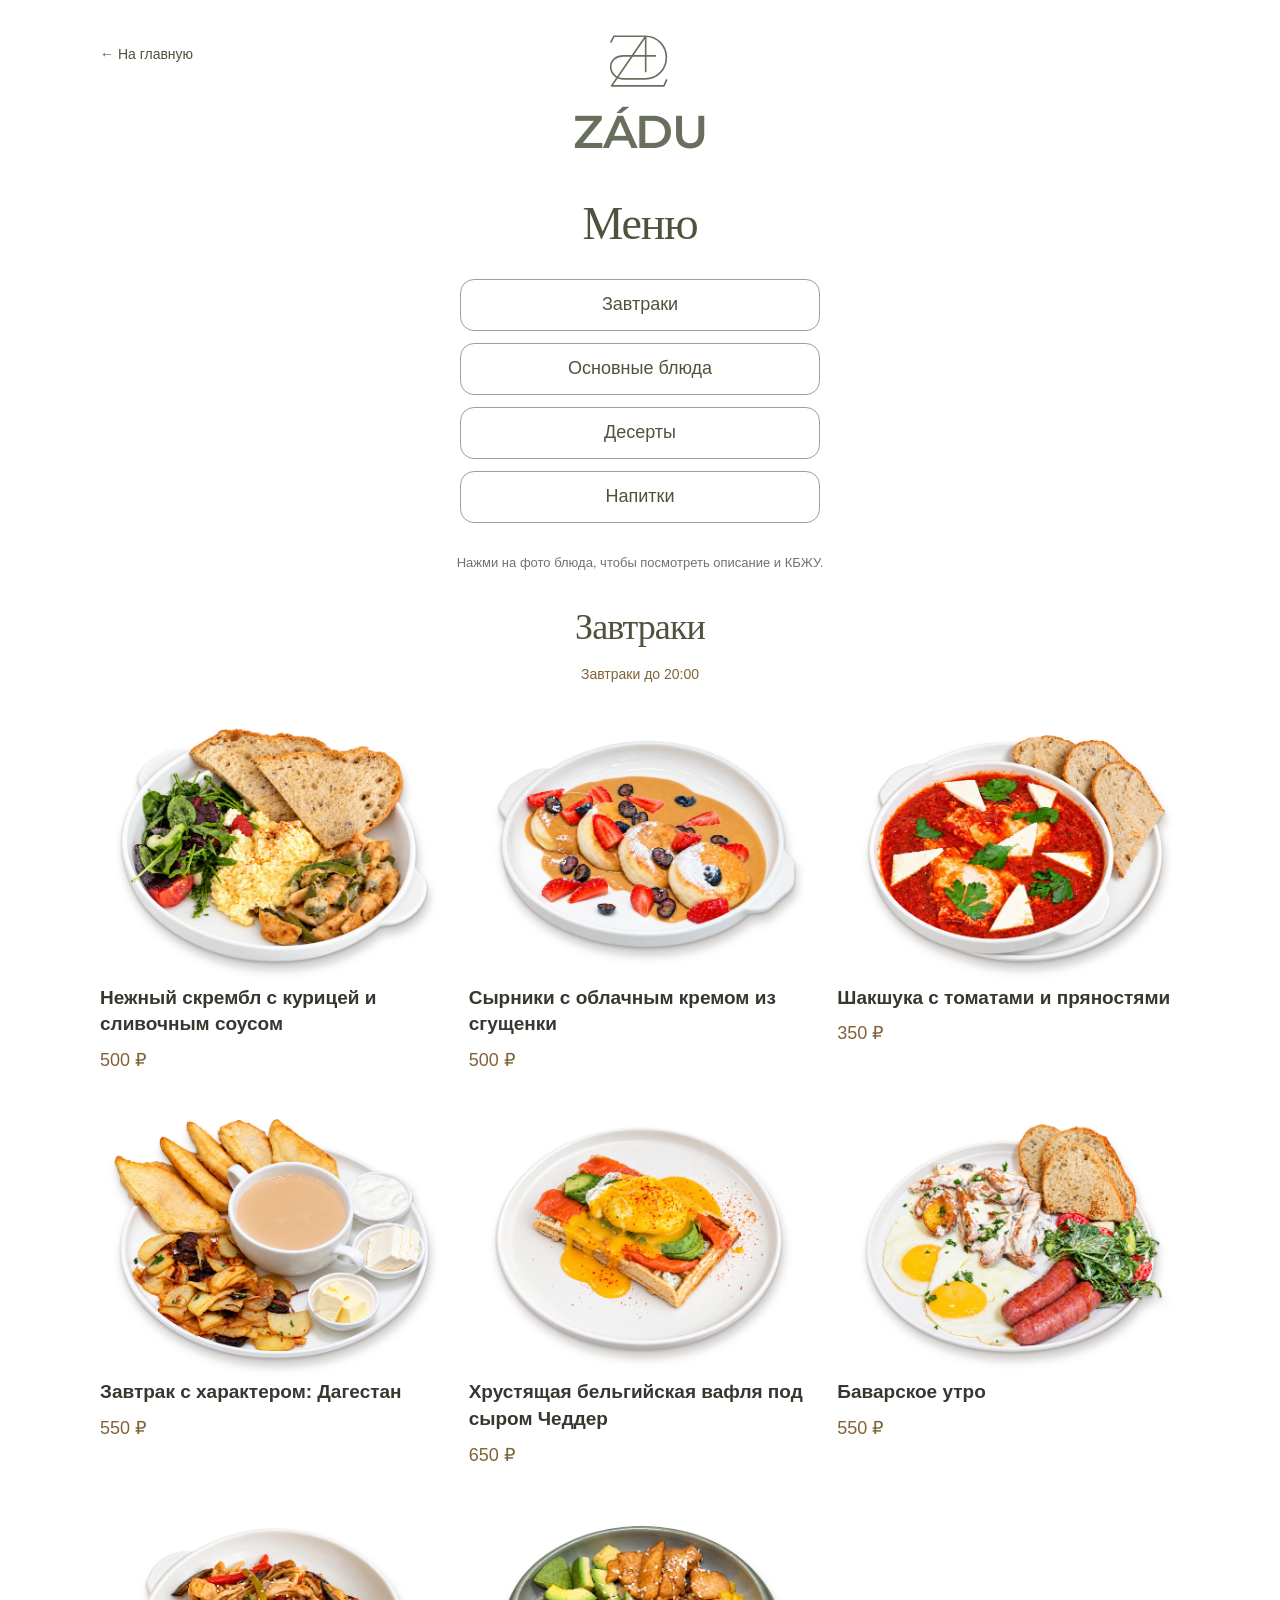
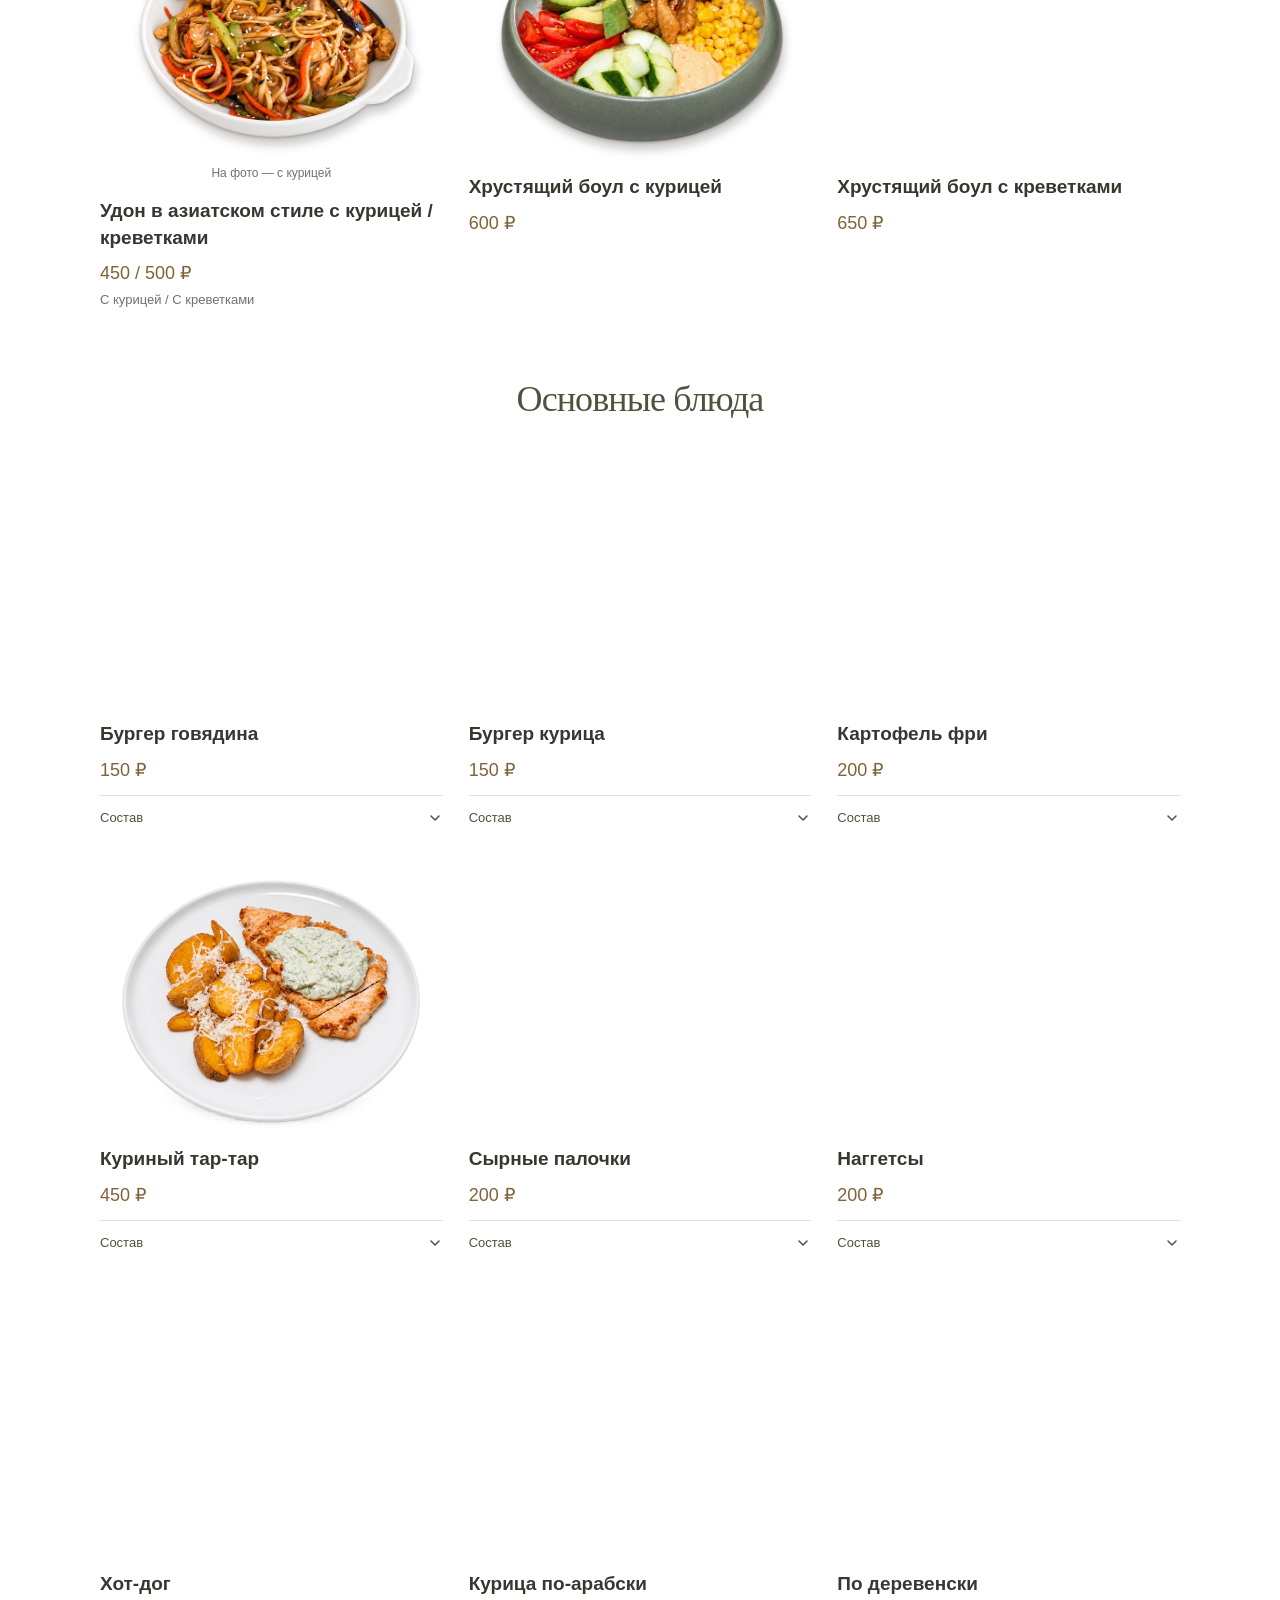
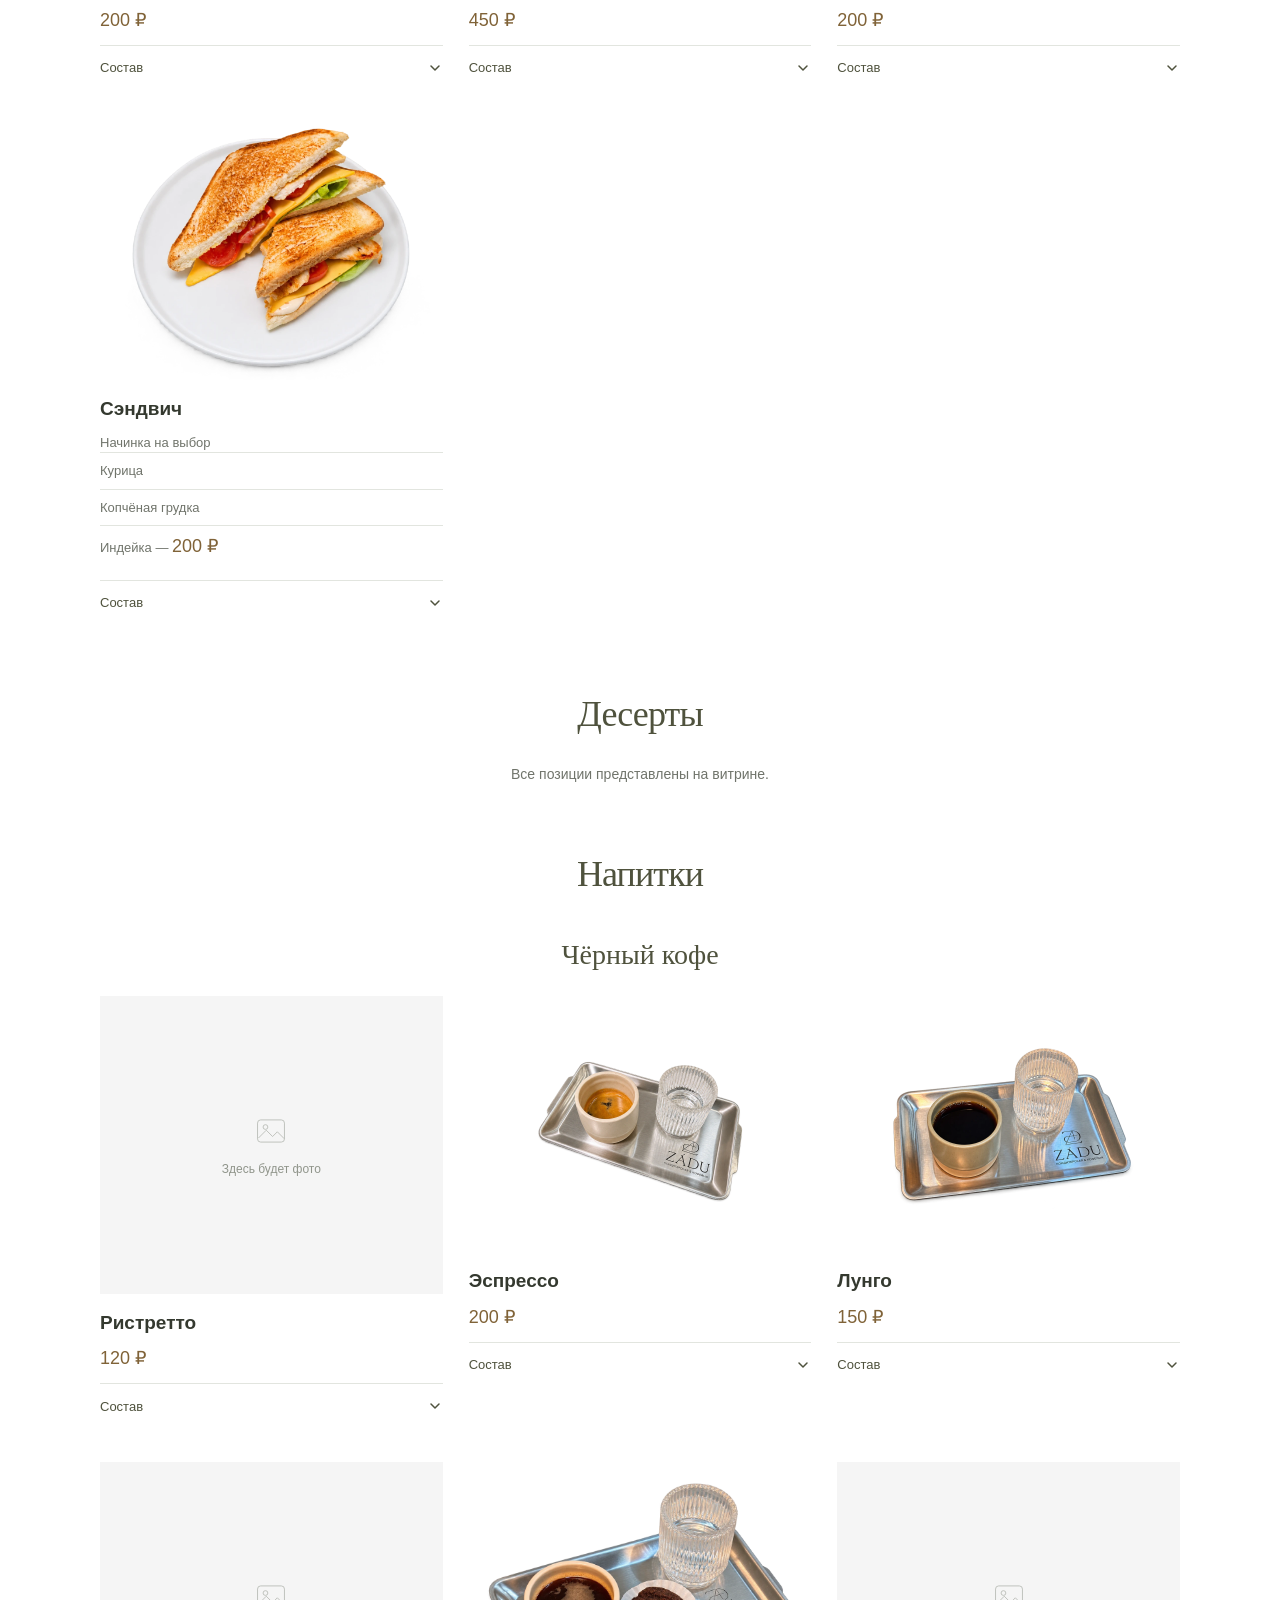
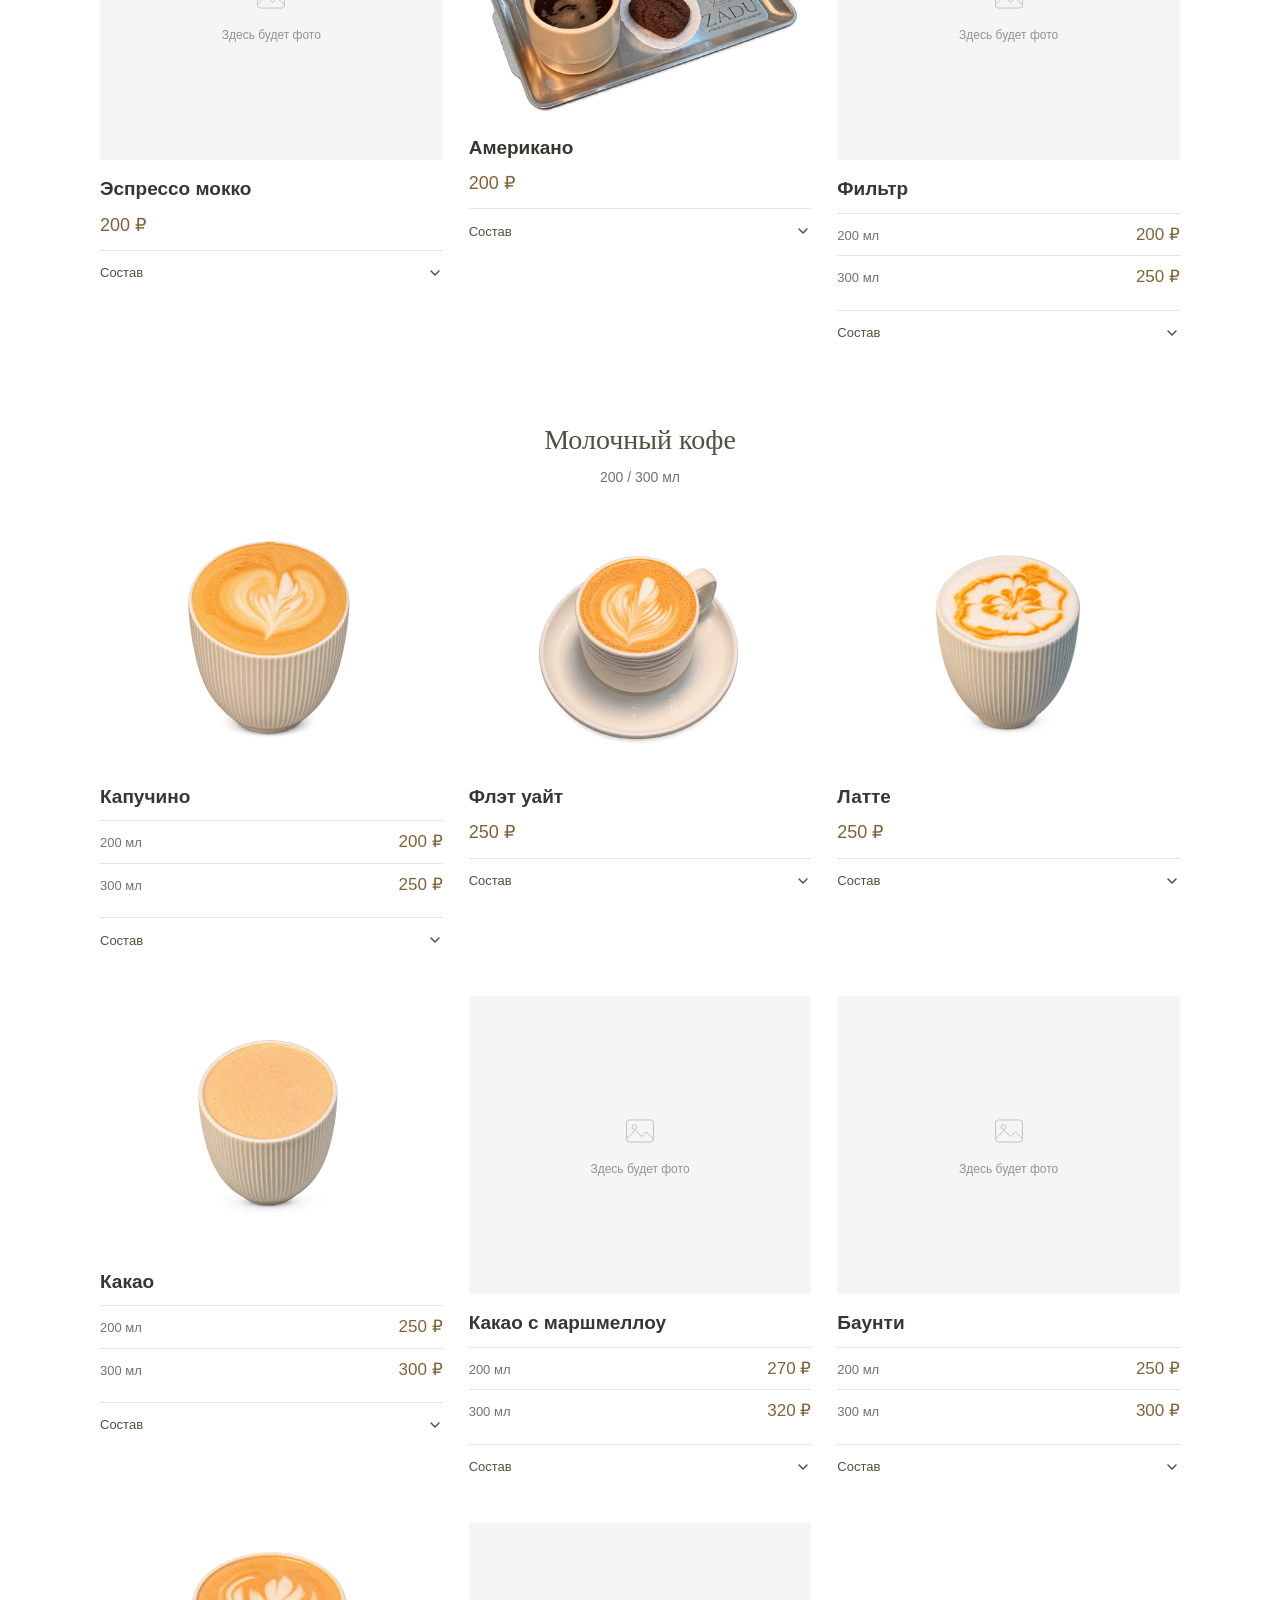
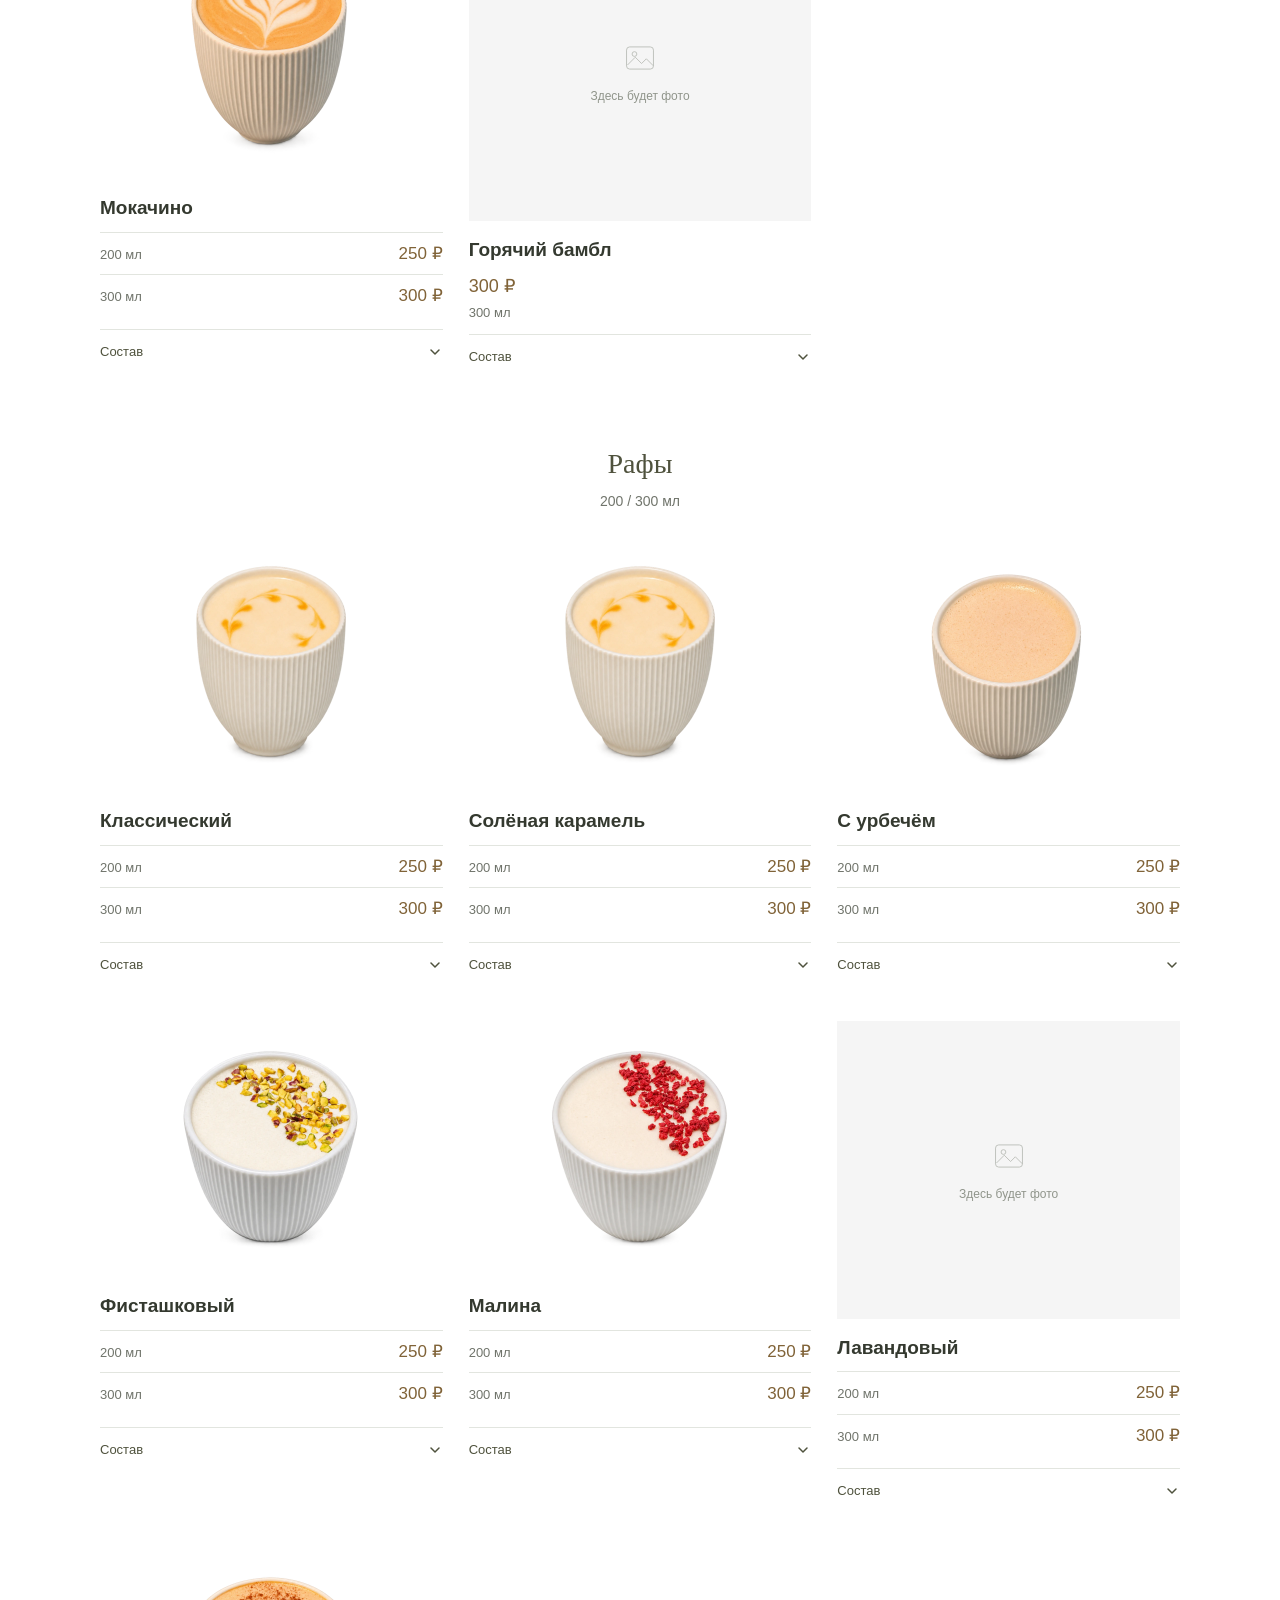
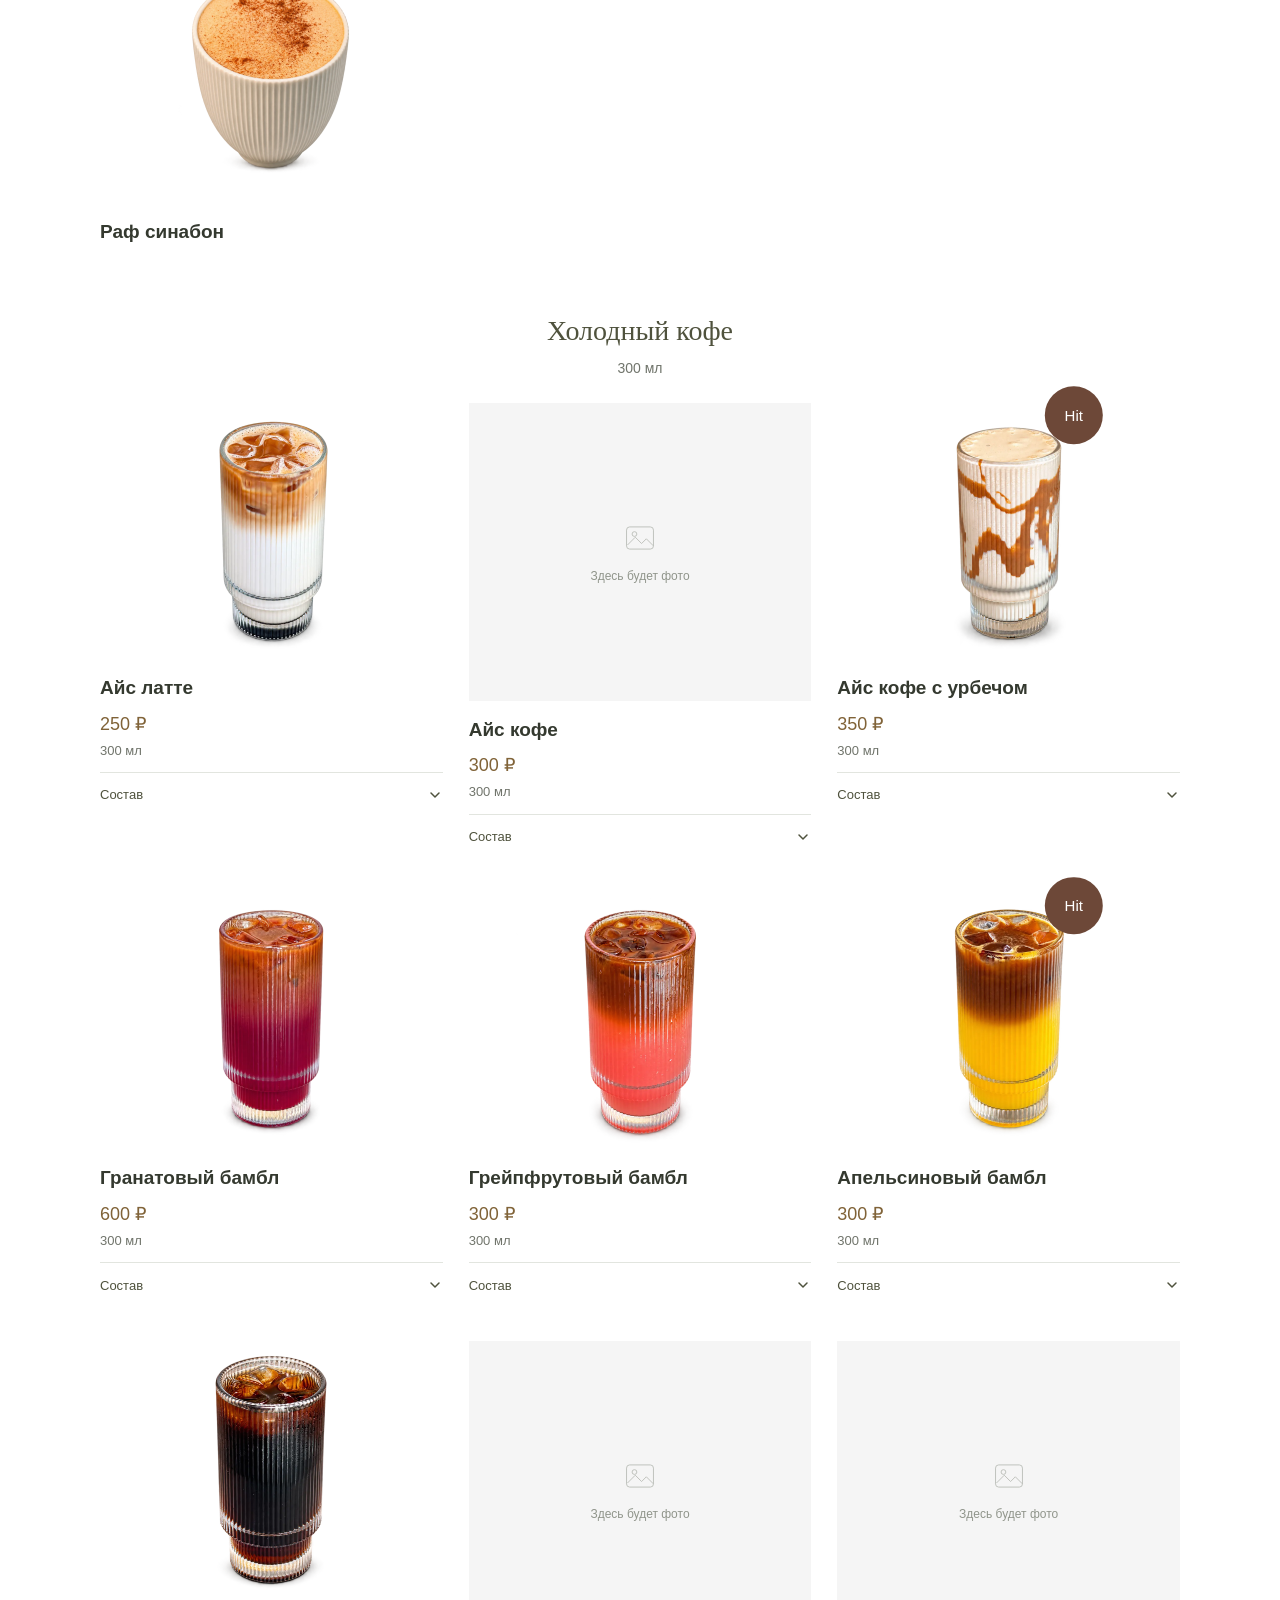
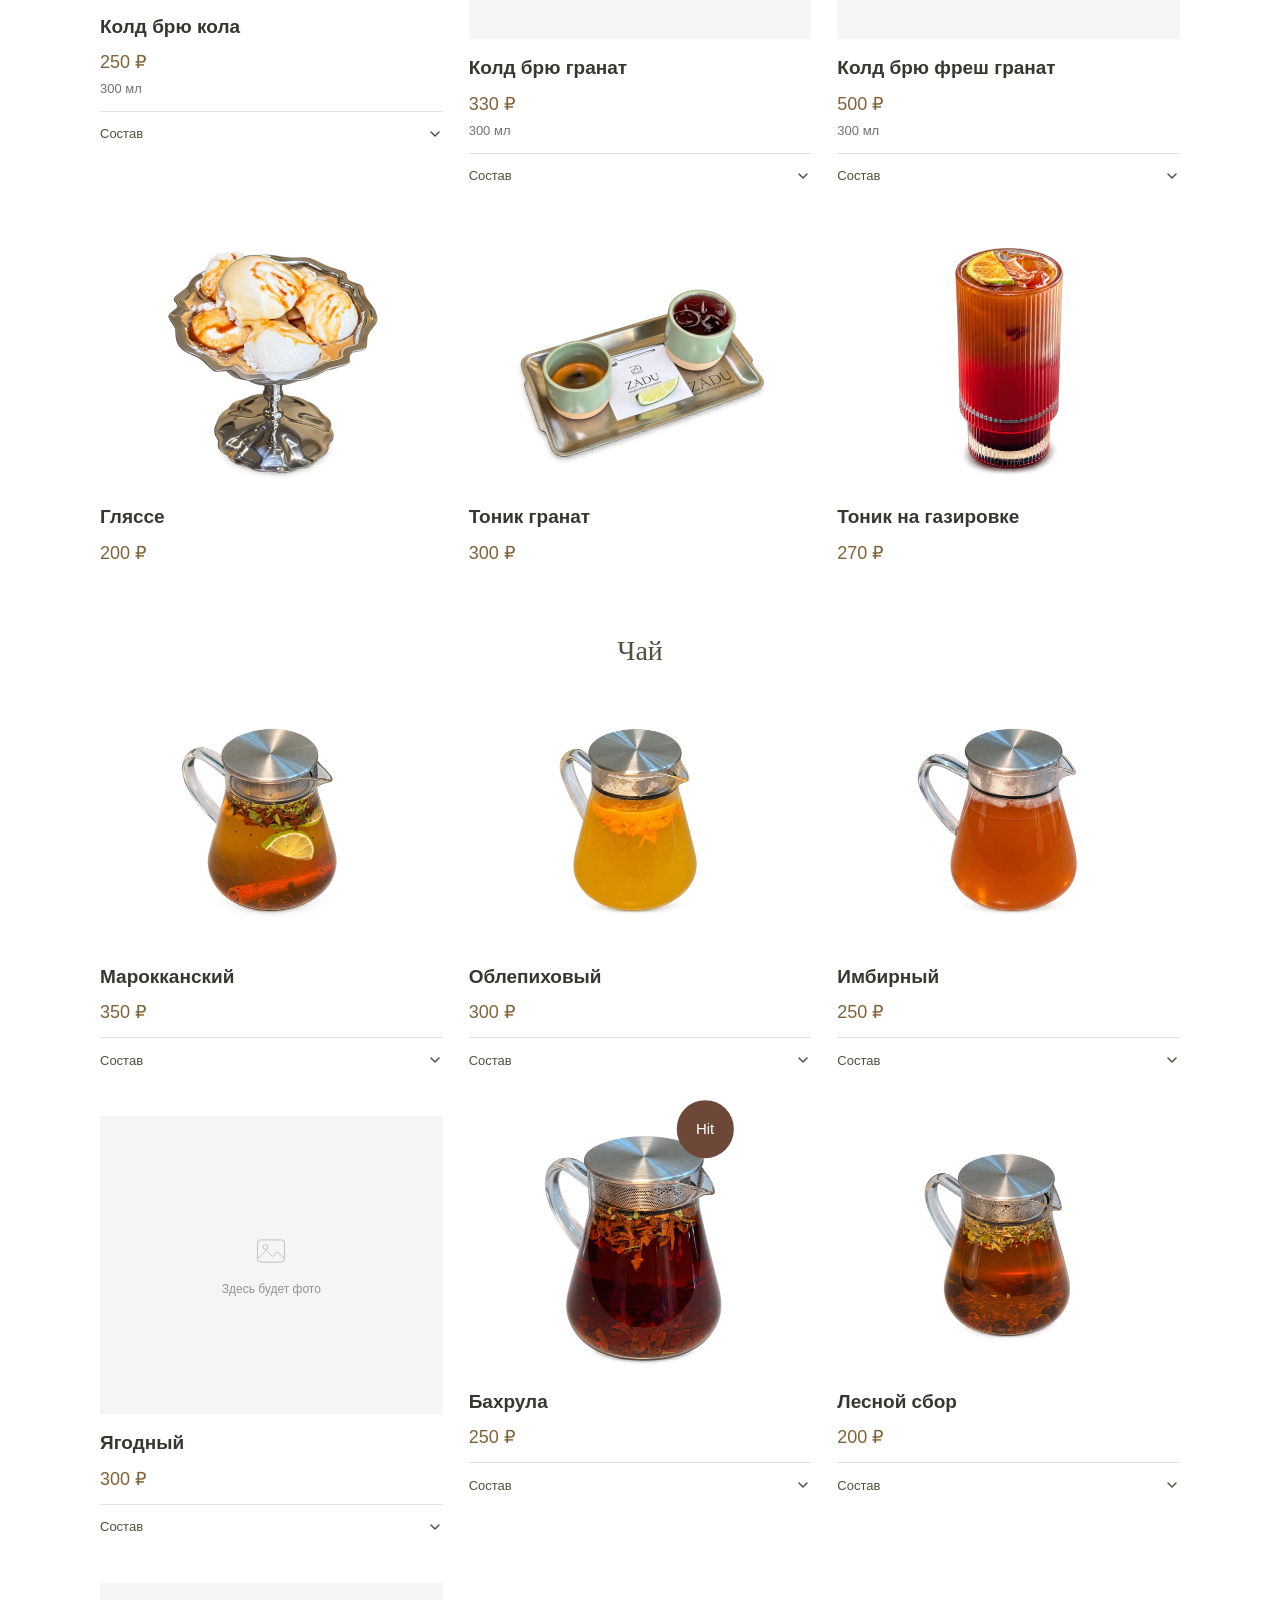
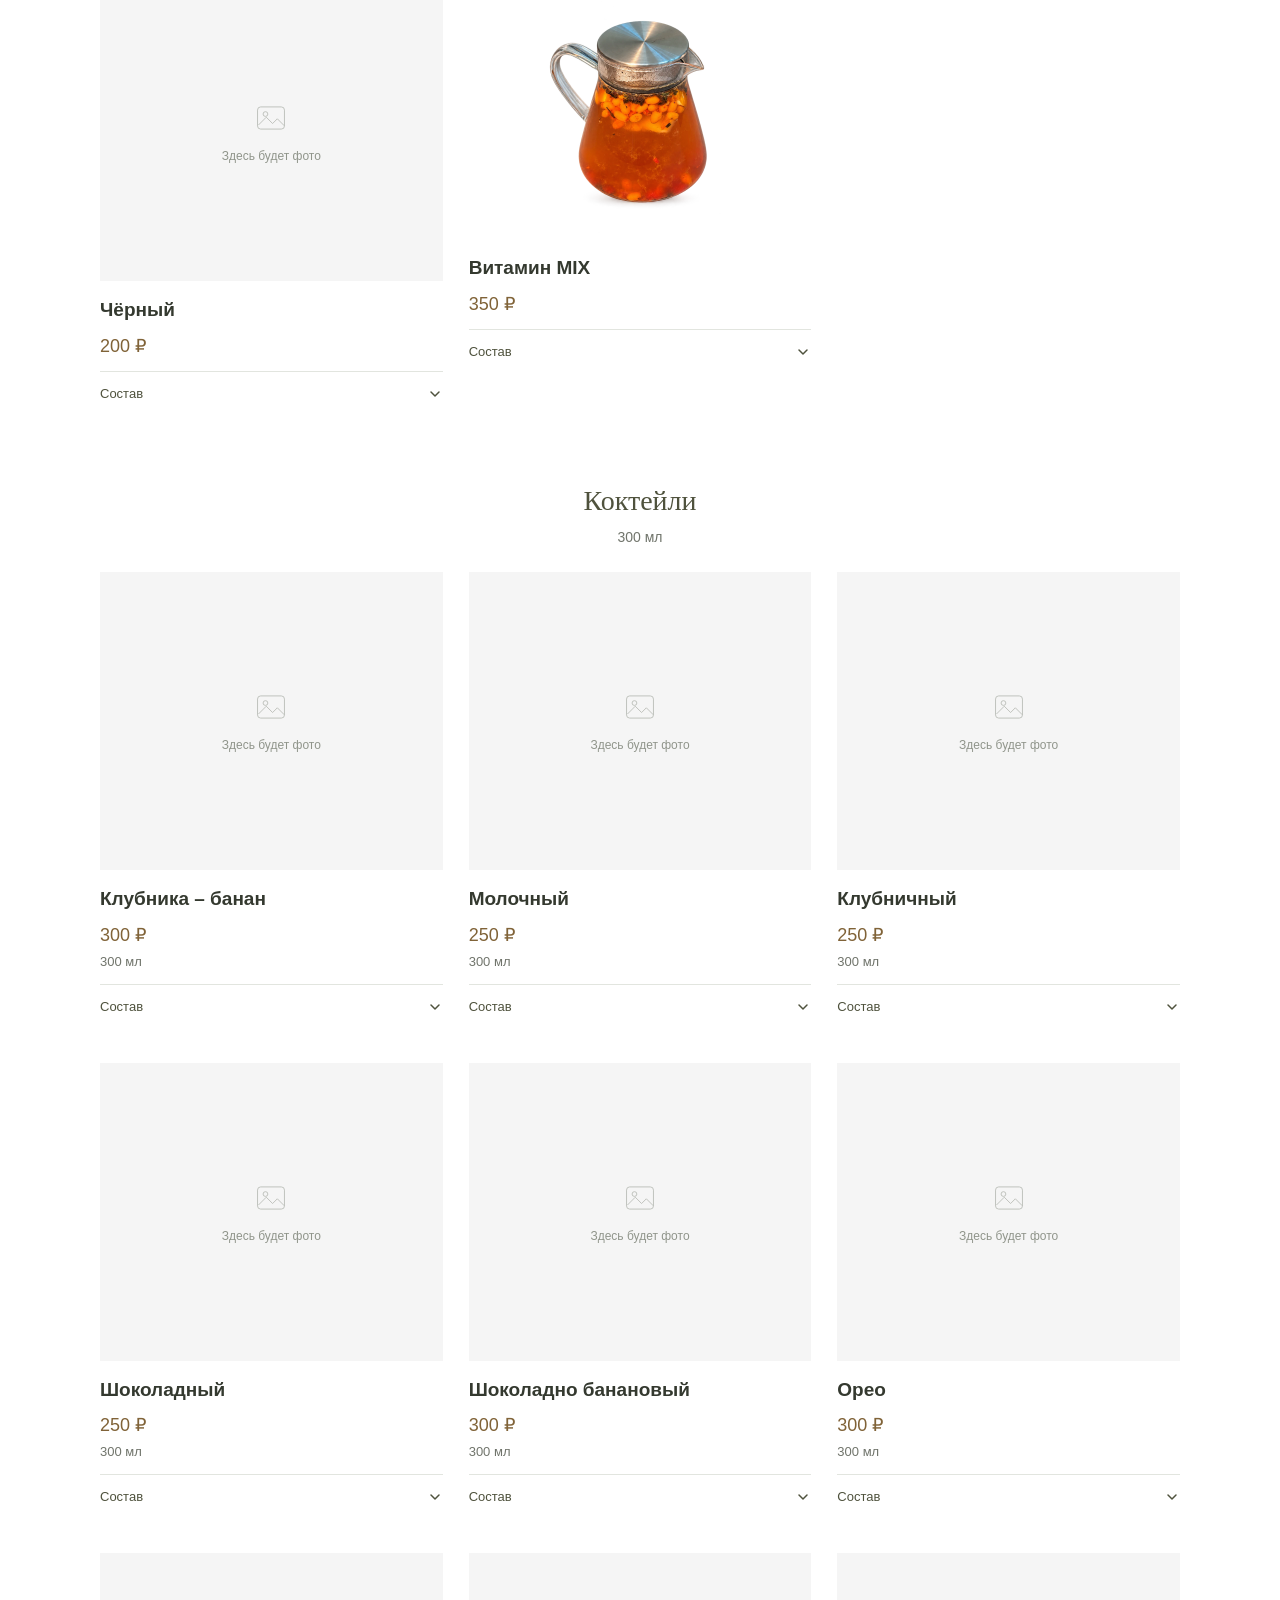
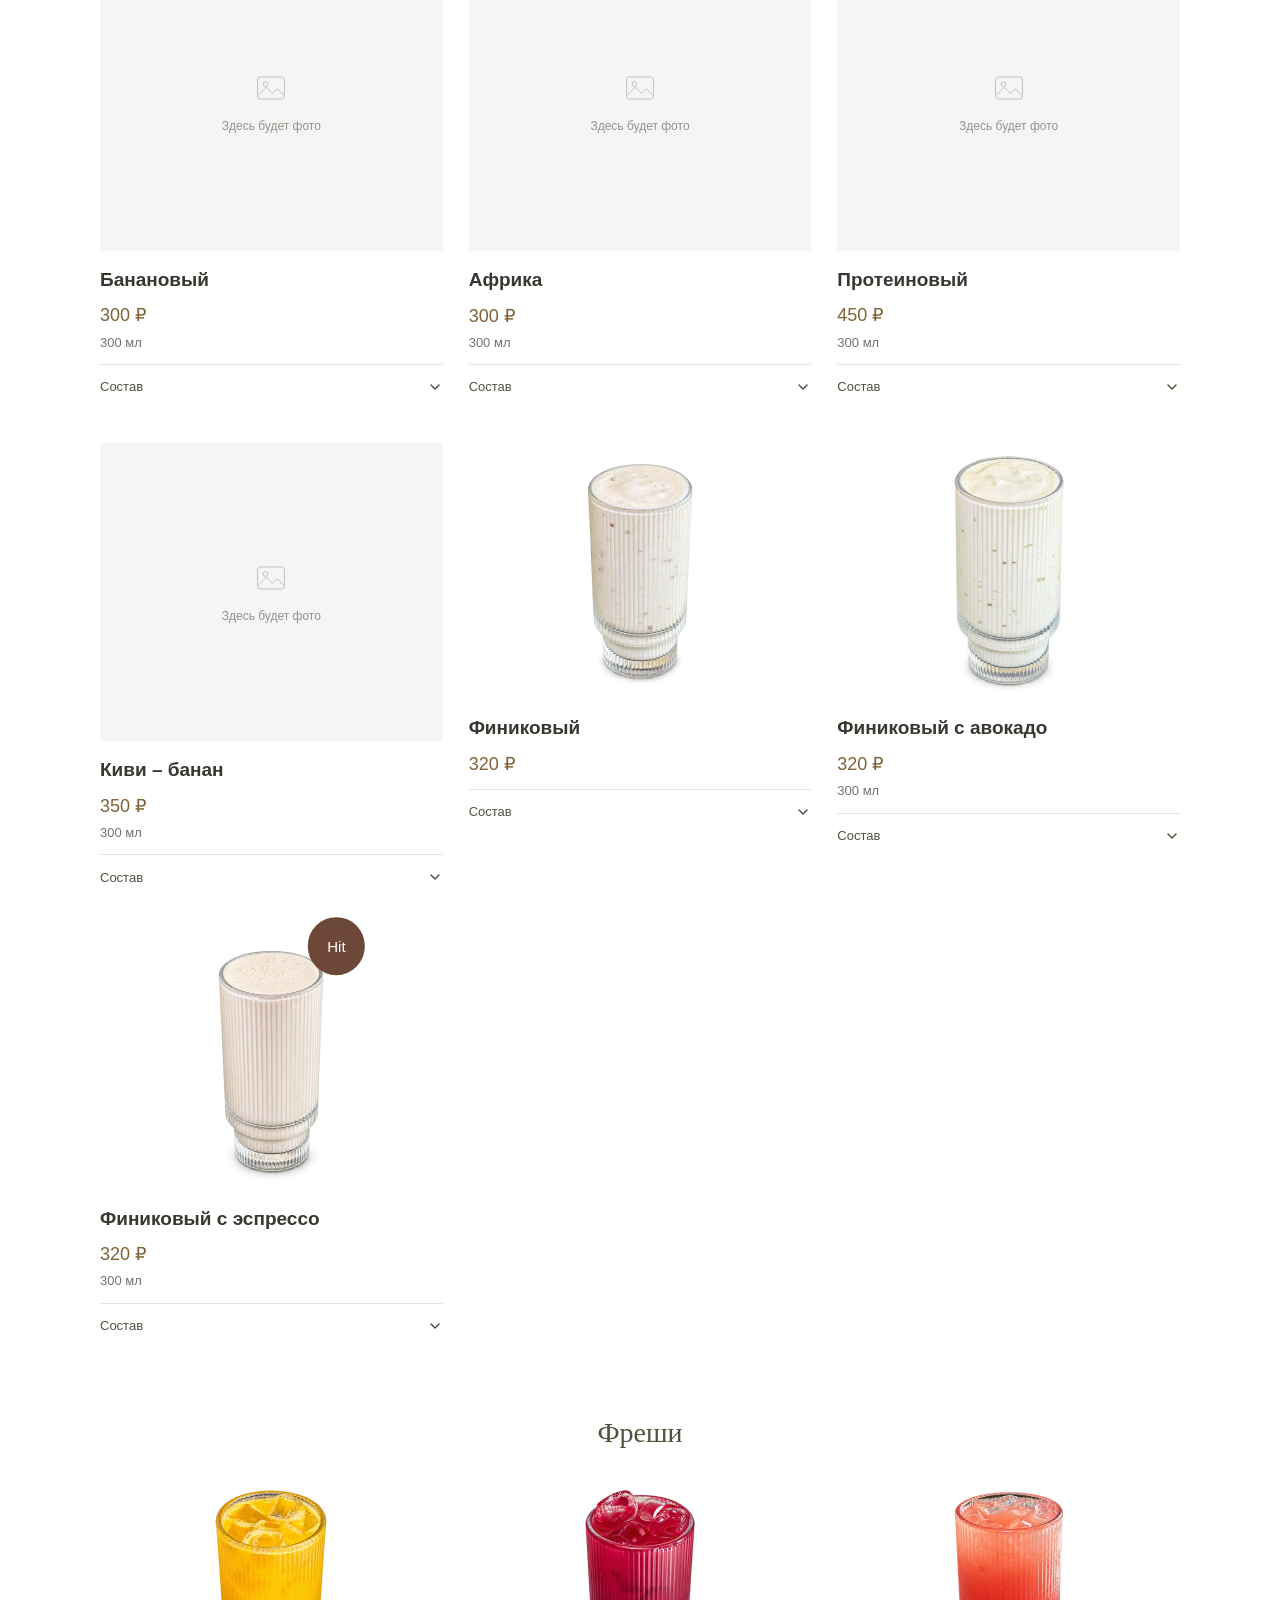
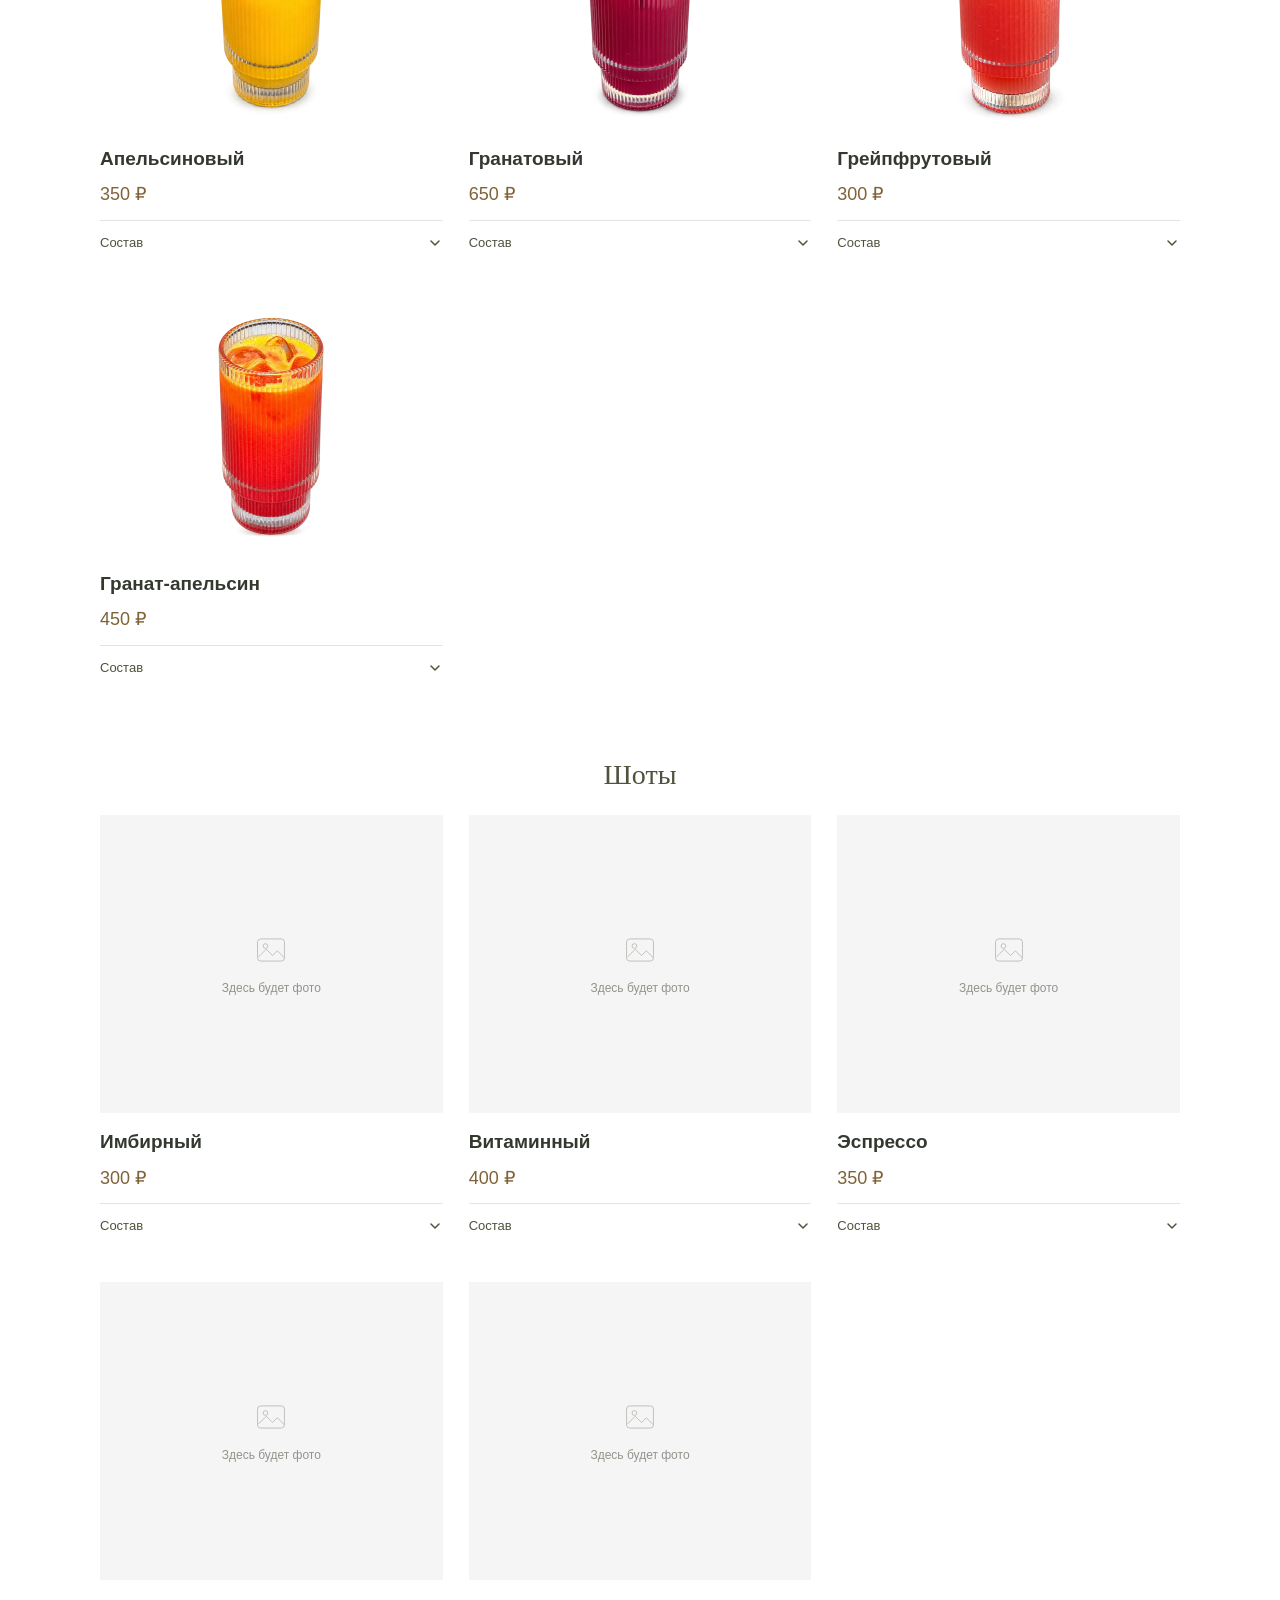
==== commit a1e0d17e: "Добавить в карточку рафа «Солёная карамель» фото классического рафа" ====
--- a/interior/menu/index.html
+++ b/interior/menu/index.html
@@ -12,7 +12,7 @@
 </head>
 <body class="menu-page">
   <header class="site-header menu-header"><a class="brand-logo" href="../?v=20261014-photo-loading-fix" aria-label="ZÁDU — главная"><img data-brand-logo src="../../assets/brand-mark-crisp-20261015.svg" width="64" height="60" alt="Фирменный знак кофейни ZÁDU" decoding="async"><span class="brand-name">ZÁDU</span></a><a class="back-home" href="../?v=20261014-photo-loading-fix">← На главную</a></header>
-  <main class="menu-layout"><h1>Меню</h1><nav class="menu-group-list" aria-label="Основные разделы меню"><a class="menu-group-card" href="breakfasts/?v=20261014-photo-loading-fix">Завтраки</a><a class="menu-group-card" href="main-dishes/?v=20261123-main-dishes">Основные блюда</a><a class="menu-group-card" href="desserts/?v=20261014-photo-loading-fix">Десерты</a><a class="menu-group-card" href="bar/?v=20261014-photo-loading-fix">Напитки</a></nav><p class="menu-help">Нажми на фото блюда, чтобы посмотреть описание и КБЖУ.</p><section class="menu-category" id="breakfasts" aria-labelledby="heading-breakfasts"><h2 id="heading-breakfasts">Завтраки</h2><p class="breakfast-hours">Завтраки до 20:00</p><div class="item-grid"><article id="dish-1" class="menu-item"><a class="dish-card-link" href="breakfasts/dish-1/?v=20261014-photo-loading-fix" aria-label="Подробнее: Нежный скрембл с курицей и сливочным соусом"><div class="item-photo cutout-dish-photo plate-shadow-preview "><img src="../../assets/dishes/scramble-chicken-transparent-20261015.webp?v=20261014-photo-loading-fix" alt="Нежный скрембл с курицей и сливочным соусом" width="1433" height="1098" loading="eager" decoding="async"></div><div class="item-copy"><div class="item-title"><h3>Нежный скрембл с курицей и сливочным соусом</h3></div><p class="item-price">500 ₽</p></div></a></article><article id="dish-2" class="menu-item"><a class="dish-card-link" href="breakfasts/dish-2/?v=20261014-photo-loading-fix" aria-label="Подробнее: Сырники с облачным кремом из сгущенки"><div class="item-photo cutout-dish-photo plate-shadow-preview "><img src="../../assets/dishes/syrniki-condensed-cream-transparent-20261015.webp?v=20261014-photo-loading-fix" alt="Сырники с облачным кремом из сгущенки" width="1433" height="1098" loading="eager" decoding="async"></div><div class="item-copy"><div class="item-title"><h3>Сырники с облачным кремом из сгущенки</h3></div><p class="item-price">500 ₽</p></div></a></article><article id="dish-3" class="menu-item"><a class="dish-card-link" href="breakfasts/dish-3/?v=20261014-photo-loading-fix" aria-label="Подробнее: Шакшука с томатами и пряностями"><div class="item-photo cutout-dish-photo plate-shadow-preview "><img src="../../assets/dishes/shakshuka-transparent-20261015.webp?v=20261014-photo-loading-fix" alt="Шакшука с томатами и пряностями" width="1433" height="1098" loading="eager" decoding="async"></div><div class="item-copy"><div class="item-title"><h3>Шакшука с томатами и пряностями</h3></div><p class="item-price">350 ₽</p></div></a></article><article id="dish-4" class="menu-item"><a class="dish-card-link" href="breakfasts/dish-4/?v=20261014-photo-loading-fix" aria-label="Подробнее: Завтрак с характером: Дагестан"><div class="item-photo cutout-dish-photo plate-shadow-preview "><img src="../../assets/dishes/dagestan-breakfast-transparent-20261015.webp?v=20261014-photo-loading-fix" alt="Завтрак с характером: Дагестан" width="1433" height="1098" loading="eager" decoding="async"></div><div class="item-copy"><div class="item-title"><h3>Завтрак с характером: Дагестан</h3></div><p class="item-price">550 ₽</p></div></a></article><article id="dish-5" class="menu-item"><a class="dish-card-link" href="breakfasts/dish-5/?v=20261014-photo-loading-fix" aria-label="Подробнее: Хрустящая бельгийская вафля под сыром Чеддер"><div class="item-photo cutout-dish-photo plate-shadow-preview "><img src="../../assets/dishes/belgian-waffle-cheddar-transparent-20261015.webp?v=20261014-photo-loading-fix" alt="Хрустящая бельгийская вафля под сыром Чеддер" width="1433" height="1098" loading="eager" decoding="async"></div><div class="item-copy"><div class="item-title"><h3>Хрустящая бельгийская вафля под сыром Чеддер</h3></div><p class="item-price">650 ₽</p></div></a></article><article id="dish-8" class="menu-item"><a class="dish-card-link" href="breakfasts/dish-8/?v=20261014-photo-loading-fix" aria-label="Подробнее: Баварское утро"><div class="item-photo cutout-dish-photo plate-shadow-preview "><img src="../../assets/dishes/bavarian-breakfast-transparent-20261015.webp?v=20261014-photo-loading-fix" alt="Баварское утро" width="1433" height="1098" loading="eager" decoding="async"></div><div class="item-copy"><div class="item-title"><h3>Баварское утро</h3></div><p class="item-price">550 ₽</p></div></a></article><article id="dish-6" class="menu-item"><a class="dish-card-link" href="breakfasts/dish-6/?v=20261014-photo-loading-fix" aria-label="Подробнее: Удон в азиатском стиле с курицей / креветками"><figure class="dish-photo-figure"><div class="item-photo cutout-dish-photo plate-shadow-preview "><img src="../../assets/dishes/udon-chicken-transparent-20261015.webp?v=20261014-photo-loading-fix" alt="Удон в азиатском стиле с курицей" width="1433" height="1098" loading="eager" decoding="async"></div><figcaption class="dish-photo-caption">На фото — с курицей</figcaption></figure><div class="item-copy"><div class="item-title"><h3>Удон в азиатском стиле с курицей / креветками</h3></div><p class="item-price" aria-label="С курицей: 450 ₽; С креветками: 500 ₽">450 / 500 ₽</p><p class="item-portion">С курицей / С креветками</p></div></a></article><article id="dish-7" class="menu-item"><a class="dish-card-link" href="breakfasts/dish-7/?v=20261014-photo-loading-fix" aria-label="Подробнее: Хрустящий боул с курицей"><div class="item-photo cutout-dish-photo plate-shadow-preview "><img src="../../assets/dishes/bowl-chicken-transparent-20261015.webp?v=20261014-photo-loading-fix" alt="Хрустящий боул с курицей" width="1433" height="1098" loading="eager" decoding="async"></div><div class="item-copy"><div class="item-title"><h3>Хрустящий боул с курицей</h3></div><p class="item-price">600 ₽</p></div></a></article><article id="dish-7-shrimp" class="menu-item"><a class="dish-card-link" href="breakfasts/dish-7-shrimp/?v=20261014-photo-loading-fix" aria-label="Подробнее: Хрустящий боул с креветками"><div class="item-photo cutout-dish-photo plate-shadow-preview "><img src="../../assets/dishes/bowl-shrimp-no-bread-transparent-20261015.webp?v=20261014-photo-loading-fix" alt="Хрустящий боул с креветками" width="1432" height="1098" loading="eager" decoding="async"></div><div class="item-copy"><div class="item-title"><h3>Хрустящий боул с креветками</h3></div><p class="item-price">650 ₽</p></div></a></article></div></section><section class="menu-category" id="main-dishes" aria-labelledby="heading-main-dishes"><h2 id="heading-main-dishes">Основные блюда</h2><div class="item-grid"><article class="menu-item drink-composition-card"><div class="item-photo cutout-dish-photo "><img src="../../assets/dishes/beef-burger-transparent-20261123.webp?v=20261014-photo-loading-fix" alt="Бургер говядина" width="1144" height="878" loading="eager" decoding="async"></div><div class="item-copy"><div class="item-title"><h3>Бургер говядина</h3></div><p class="item-price">150 ₽</p></div><details class="drink-composition"><summary aria-label="Состав: Бургер говядина"><span>Состав</span><svg viewBox="0 0 16 16" fill="none" aria-hidden="true"><path d="m4 6 4 4 4-4"/></svg></summary><div class="drink-composition-content"><p><strong>Состав:</strong> Ароматная говяжья котлета с насыщенным вкусом, дополненная свежими овощами и фирменным соусом.</p></div></details></article><article class="menu-item drink-composition-card"><div class="item-photo cutout-dish-photo "><img src="../../assets/dishes/chicken-burger-transparent-20261123.webp?v=20261014-photo-loading-fix" alt="Бургер курица" width="1144" height="878" loading="eager" decoding="async"></div><div class="item-copy"><div class="item-title"><h3>Бургер курица</h3></div><p class="item-price">150 ₽</p></div><details class="drink-composition"><summary aria-label="Состав: Бургер курица"><span>Состав</span><svg viewBox="0 0 16 16" fill="none" aria-hidden="true"><path d="m4 6 4 4 4-4"/></svg></summary><div class="drink-composition-content"><p><strong>Состав:</strong> Сочное нежное куриное филе, свежие овощи и фирменный соус в мягкой румяной булочке.</p></div></details></article><article class="menu-item drink-composition-card"><div class="item-photo cutout-dish-photo "><img src="../../assets/dishes/fries-transparent-20261123.webp?v=20261014-photo-loading-fix" alt="Картофель фри" width="1144" height="878" loading="eager" decoding="async"></div><div class="item-copy"><div class="item-title"><h3>Картофель фри</h3></div><p class="item-price">200 ₽</p></div><details class="drink-composition"><summary aria-label="Состав: Картофель фри"><span>Состав</span><svg viewBox="0 0 16 16" fill="none" aria-hidden="true"><path d="m4 6 4 4 4-4"/></svg></summary><div class="drink-composition-content"><p><strong>Состав:</strong> Хрустящие снаружи и мягкие внутри.</p></div></details></article><article class="menu-item drink-composition-card"><div class="item-photo cutout-dish-photo "><img src="../../assets/dishes/chicken-tartar-transparent-20261123.webp?v=20261014-photo-loading-fix" alt="Куриный тар-тар" width="1144" height="878" loading="eager" decoding="async"></div><div class="item-copy"><div class="item-title"><h3>Куриный тар-тар</h3></div><p class="item-price">450 ₽</p></div><details class="drink-composition"><summary aria-label="Состав: Куриный тар-тар"><span>Состав</span><svg viewBox="0 0 16 16" fill="none" aria-hidden="true"><path d="m4 6 4 4 4-4"/></svg></summary><div class="drink-composition-content"><p><strong>Состав:</strong> Нежное сочное куриное филе с ароматными специями, дополненное пикантным соусом тартар и тёртым пармезаном. Подаётся с ароматным картофелем по-деревенски.</p></div></details></article><article class="menu-item drink-composition-card"><div class="item-photo cutout-dish-photo "><img src="../../assets/dishes/cheese-sticks-transparent-20261123.webp?v=20261014-photo-loading-fix" alt="Сырные палочки" width="1144" height="878" loading="eager" decoding="async"></div><div class="item-copy"><div class="item-title"><h3>Сырные палочки</h3></div><p class="item-price">200 ₽</p></div><details class="drink-composition"><summary aria-label="Состав: Сырные палочки"><span>Состав</span><svg viewBox="0 0 16 16" fill="none" aria-hidden="true"><path d="m4 6 4 4 4-4"/></svg></summary><div class="drink-composition-content"><p><strong>Состав:</strong> Нежный расплавленный сыр в аппетитной золотистой корочке. Тягучие внутри и румяные снаружи!</p></div></details></article><article class="menu-item drink-composition-card"><div class="item-photo cutout-dish-photo "><img src="../../assets/dishes/nuggets-transparent-20261123.webp?v=20261014-photo-loading-fix" alt="Наггетсы" width="1144" height="878" loading="eager" decoding="async"></div><div class="item-copy"><div class="item-title"><h3>Наггетсы</h3></div><p class="item-price">200 ₽</p></div><details class="drink-composition"><summary aria-label="Состав: Наггетсы"><span>Состав</span><svg viewBox="0 0 16 16" fill="none" aria-hidden="true"><path d="m4 6 4 4 4-4"/></svg></summary><div class="drink-composition-content"><p><strong>Состав:</strong> Сочные кусочки нежного куриного филе в золотистой хрустящей панировке.</p></div></details></article><article class="menu-item drink-composition-card"><div class="item-photo cutout-dish-photo "><img src="../../assets/dishes/hot-dog-transparent-20261123.webp?v=20261014-photo-loading-fix" alt="Хот-дог" width="1144" height="878" loading="eager" decoding="async"></div><div class="item-copy"><div class="item-title"><h3>Хот-дог</h3></div><p class="item-price">200 ₽</p></div><details class="drink-composition"><summary aria-label="Состав: Хот-дог"><span>Состав</span><svg viewBox="0 0 16 16" fill="none" aria-hidden="true"><path d="m4 6 4 4 4-4"/></svg></summary><div class="drink-composition-content"><p><strong>Состав:</strong> Мягкая булочка с сочной сосиской, фирменными соусами и хрустящим луком - crispy. Подаётся с картофелем фри.</p></div></details></article><article class="menu-item drink-composition-card"><div class="item-photo cutout-dish-photo "><img src="../../assets/dishes/arabian-chicken-transparent-20261123.webp?v=20261014-photo-loading-fix" alt="Курица по-арабски" width="1144" height="878" loading="eager" decoding="async"></div><div class="item-copy"><div class="item-title"><h3>Курица по-арабски</h3></div><p class="item-price">450 ₽</p></div><details class="drink-composition"><summary aria-label="Состав: Курица по-арабски"><span>Состав</span><svg viewBox="0 0 16 16" fill="none" aria-hidden="true"><path d="m4 6 4 4 4-4"/></svg></summary><div class="drink-composition-content"><p><strong>Состав:</strong> Сочное куриное филе с нежным сыром в румяной панировке, дополненное золотистым картофелем фри!</p></div></details></article><article class="menu-item drink-composition-card"><div class="item-photo cutout-dish-photo "><img src="../../assets/dishes/potato-wedges-transparent-20261123.webp?v=20261014-photo-loading-fix" alt="По деревенски" width="1144" height="878" loading="eager" decoding="async"></div><div class="item-copy"><div class="item-title"><h3>По деревенски</h3></div><p class="item-price">200 ₽</p></div><details class="drink-composition"><summary aria-label="Состав: По деревенски"><span>Состав</span><svg viewBox="0 0 16 16" fill="none" aria-hidden="true"><path d="m4 6 4 4 4-4"/></svg></summary><div class="drink-composition-content"><p><strong>Состав:</strong> Ароматные картофельные дольки с хрустящей корочкой и нежной серединкой, приправленные специями.</p></div></details></article><article class="menu-item drink-composition-card"><div class="item-photo cutout-dish-photo "><img src="../../assets/dishes/sandwich-transparent-20261123.webp?v=20261014-photo-loading-fix" alt="Сэндвич" width="1144" height="878" loading="eager" decoding="async"></div><div class="item-copy"><div class="item-title"><h3>Сэндвич</h3></div><div class="variant-list"><p class="item-portion">Начинка на выбор</p><div class="variant-row"><span>Курица</span></div><div class="variant-row"><span>Копчёная грудка</span></div><div class="variant-row"><span>Индейка — <span class="item-price">200 ₽</span></span></div></div></div><details class="drink-composition"><summary aria-label="Состав: Сэндвич"><span>Состав</span><svg viewBox="0 0 16 16" fill="none" aria-hidden="true"><path d="m4 6 4 4 4-4"/></svg></summary><div class="drink-composition-content"><p><strong>Состав:</strong> Румяные ломтики хлеба с сочной начинкой и гармоничным сочетанием свежих ингредиентов.</p></div></details></article></div></section><section class="menu-category" id="desserts" aria-labelledby="heading-desserts"><h2 id="heading-desserts">Десерты</h2><p class="empty-category">Все позиции представлены на витрине.</p></section><section class="drinks-section" id="drinks" aria-labelledby="heading-drinks"><h2 id="heading-drinks">Напитки</h2><section class="menu-category" id="coffee" aria-labelledby="heading-coffee"><h3 id="heading-coffee">Чёрный кофе</h3><div class="item-grid"><article class="menu-item drink-composition-card"><div class="item-photo menu-photo-placeholder " aria-hidden="true"><svg viewBox="0 0 48 48" fill="none"><rect x="7" y="10" width="34" height="28" rx="4"/><circle cx="17" cy="19" r="3"/><path d="m8 33 10-10 8 8 6-6 9 9"/></svg><span>Здесь будет фото</span></div><div class="item-copy"><div class="item-title"><h3>Ристретто</h3></div><p class="item-price">120 ₽</p></div><details class="drink-composition"><summary aria-label="Состав: Ристретто"><span>Состав</span><svg viewBox="0 0 16 16" fill="none" aria-hidden="true"><path d="m4 6 4 4 4-4"/></svg></summary><div class="drink-composition-content"><p><strong>Состав:</strong> более короткая экстракция эспрессо</p></div></details></article><article class="menu-item drink-composition-card"><div class="item-photo cutout-dish-photo "><img src="../../assets/drinks/espresso-tray-transparent-20261123.webp?v=20261014-photo-loading-fix" alt="Эспрессо" width="1024" height="1024" loading="eager" decoding="async"></div><div class="item-copy"><div class="item-title"><h3>Эспрессо</h3></div><p class="item-price">200 ₽</p></div><details class="drink-composition"><summary aria-label="Состав: Эспрессо"><span>Состав</span><svg viewBox="0 0 16 16" fill="none" aria-hidden="true"><path d="m4 6 4 4 4-4"/></svg></summary><div class="drink-composition-content"><p><strong>Состав:</strong> 100% свежеобжаренный кофе, вода</p></div></details></article><article class="menu-item drink-composition-card"><div class="item-photo cutout-dish-photo "><img src="../../assets/drinks/lungo-zadu-transparent-20261122.webp?v=20261123-lungo-transparent" alt="Лунго" width="1024" height="1024" loading="eager" fetchpriority="high" decoding="async"></div><div class="item-copy"><div class="item-title"><h3>Лунго</h3></div><p class="item-price">150 ₽</p></div><details class="drink-composition"><summary aria-label="Состав: Лунго"><span>Состав</span><svg viewBox="0 0 16 16" fill="none" aria-hidden="true"><path d="m4 6 4 4 4-4"/></svg></summary><div class="drink-composition-content"><p><strong>Состав:</strong> молотый кофе, вода</p></div></details></article><article class="menu-item drink-composition-card"><div class="item-photo menu-photo-placeholder " aria-hidden="true"><svg viewBox="0 0 48 48" fill="none"><rect x="7" y="10" width="34" height="28" rx="4"/><circle cx="17" cy="19" r="3"/><path d="m8 33 10-10 8 8 6-6 9 9"/></svg><span>Здесь будет фото</span></div><div class="item-copy"><div class="item-title"><h3>Эспрессо мокко</h3></div><p class="item-price">200 ₽</p></div><details class="drink-composition"><summary aria-label="Состав: Эспрессо мокко"><span>Состав</span><svg viewBox="0 0 16 16" fill="none" aria-hidden="true"><path d="m4 6 4 4 4-4"/></svg></summary><div class="drink-composition-content"><p><strong>Состав:</strong> эспрессо, шоколад Callebaut</p></div></details></article><article class="menu-item drink-composition-card"><div class="item-photo cutout-dish-photo "><img src="../../assets/drinks/americano-zadu-transparent-20261123.webp?v=20261123-americano-transparent" alt="Американо" width="1000" height="750" loading="eager" decoding="async"></div><div class="item-copy"><div class="item-title"><h3>Американо</h3></div><p class="item-price">200 ₽</p></div><details class="drink-composition"><summary aria-label="Состав: Американо"><span>Состав</span><svg viewBox="0 0 16 16" fill="none" aria-hidden="true"><path d="m4 6 4 4 4-4"/></svg></summary><div class="drink-composition-content"><p><strong>Состав:</strong> двойное эспрессо, вода</p></div></details></article><article class="menu-item drink-composition-card"><div class="item-photo menu-photo-placeholder " aria-hidden="true"><svg viewBox="0 0 48 48" fill="none"><rect x="7" y="10" width="34" height="28" rx="4"/><circle cx="17" cy="19" r="3"/><path d="m8 33 10-10 8 8 6-6 9 9"/></svg><span>Здесь будет фото</span></div><div class="item-copy"><div class="item-title"><h3>Фильтр</h3></div><div class="variant-list"><div class="variant-row"><span>200 мл</span><strong>200 ₽</strong></div><div class="variant-row"><span>300 мл</span><strong>250 ₽</strong></div></div></div><details class="drink-composition"><summary aria-label="Состав: Фильтр"><span>Состав</span><svg viewBox="0 0 16 16" fill="none" aria-hidden="true"><path d="m4 6 4 4 4-4"/></svg></summary><div class="drink-composition-content"><p><strong>Состав:</strong> молотый кофе, горячая вода</p></div></details></article></div></section><section class="menu-category" id="milk-coffee" aria-labelledby="heading-milk-coffee"><h3 id="heading-milk-coffee">Молочный кофе</h3><p class="category-note">200 / 300 мл</p><div class="item-grid"><article class="menu-item drink-composition-card"><div class="item-photo cutout-dish-photo "><img src="../../assets/drinks/cappuccino-zadu-transparent-20261123.webp?v=20261123-cappuccino-transparent" alt="Капучино" width="1024" height="1024" loading="eager" decoding="async"></div><div class="item-copy"><div class="item-title"><h3>Капучино</h3></div><div class="variant-list"><div class="variant-row"><span>200 мл</span><strong>200 ₽</strong></div><div class="variant-row"><span>300 мл</span><strong>250 ₽</strong></div></div></div><details class="drink-composition"><summary aria-label="Состав: Капучино"><span>Состав</span><svg viewBox="0 0 16 16" fill="none" aria-hidden="true"><path d="m4 6 4 4 4-4"/></svg></summary><div class="drink-composition-content"><p><strong>Состав:</strong> эспрессо, молоко</p><p class="drink-composition-note">При желании можно заменить на альтернативное молоко.</p></div></details></article><article class="menu-item drink-composition-card"><div class="item-photo cutout-dish-photo "><img src="../../assets/drinks/flat-white-zadu-transparent-20261123.webp?v=20261123-flat-white-transparent" alt="Флэт уайт" width="1024" height="1024" loading="eager" decoding="async"></div><div class="item-copy"><div class="item-title"><h3>Флэт уайт</h3></div><p class="item-price">250 ₽</p></div><details class="drink-composition"><summary aria-label="Состав: Флэт уайт"><span>Состав</span><svg viewBox="0 0 16 16" fill="none" aria-hidden="true"><path d="m4 6 4 4 4-4"/></svg></summary><div class="drink-composition-content"><p><strong>Состав:</strong> двойное эспрессо, молоко</p><p class="drink-composition-note">При желании можно заменить на альтернативное молоко.</p></div></details></article><article class="menu-item drink-composition-card"><div class="item-photo cutout-dish-photo "><img src="../../assets/drinks/latte-zadu-transparent-20261123.webp?v=20261123-latte-transparent" alt="Латте" width="1024" height="1024" loading="eager" fetchpriority="high" decoding="async"></div><div class="item-copy"><div class="item-title"><h3>Латте</h3></div><p class="item-price">250 ₽</p></div><details class="drink-composition"><summary aria-label="Состав: Латте"><span>Состав</span><svg viewBox="0 0 16 16" fill="none" aria-hidden="true"><path d="m4 6 4 4 4-4"/></svg></summary><div class="drink-composition-content"><p><strong>Состав:</strong> эспрессо, молоко</p><p class="drink-composition-note">При желании можно заменить на альтернативное молоко.</p></div></details></article><article class="menu-item drink-composition-card"><div class="item-photo cutout-dish-photo "><img src="../../assets/drinks/cocoa-zadu-transparent-20261123.webp?v=20261123-cocoa-transparent" alt="Какао" width="1024" height="1024" loading="eager" fetchpriority="high" decoding="async"></div><div class="item-copy"><div class="item-title"><h3>Какао</h3></div><div class="variant-list"><div class="variant-row"><span>200 мл</span><strong>250 ₽</strong></div><div class="variant-row"><span>300 мл</span><strong>300 ₽</strong></div></div></div><details class="drink-composition"><summary aria-label="Состав: Какао"><span>Состав</span><svg viewBox="0 0 16 16" fill="none" aria-hidden="true"><path d="m4 6 4 4 4-4"/></svg></summary><div class="drink-composition-content"><p><strong>Состав:</strong> молоко, какао-порошок или натуральный шоколад — на выбор.</p></div></details></article><article class="menu-item drink-composition-card"><div class="item-photo menu-photo-placeholder " aria-hidden="true"><svg viewBox="0 0 48 48" fill="none"><rect x="7" y="10" width="34" height="28" rx="4"/><circle cx="17" cy="19" r="3"/><path d="m8 33 10-10 8 8 6-6 9 9"/></svg><span>Здесь будет фото</span></div><div class="item-copy"><div class="item-title"><h3>Какао с маршмеллоу</h3></div><div class="variant-list"><div class="variant-row"><span>200 мл</span><strong>270 ₽</strong></div><div class="variant-row"><span>300 мл</span><strong>320 ₽</strong></div></div></div><details class="drink-composition"><summary aria-label="Состав: Какао с маршмеллоу"><span>Состав</span><svg viewBox="0 0 16 16" fill="none" aria-hidden="true"><path d="m4 6 4 4 4-4"/></svg></summary><div class="drink-composition-content"><p><strong>Состав:</strong> молоко, какао-порошок или натуральный шоколад — на выбор. Добавки: маршмеллоу.</p></div></details></article><article class="menu-item drink-composition-card"><div class="item-photo menu-photo-placeholder " aria-hidden="true"><svg viewBox="0 0 48 48" fill="none"><rect x="7" y="10" width="34" height="28" rx="4"/><circle cx="17" cy="19" r="3"/><path d="m8 33 10-10 8 8 6-6 9 9"/></svg><span>Здесь будет фото</span></div><div class="item-copy"><div class="item-title"><h3>Баунти</h3></div><div class="variant-list"><div class="variant-row"><span>200 мл</span><strong>250 ₽</strong></div><div class="variant-row"><span>300 мл</span><strong>300 ₽</strong></div></div></div><details class="drink-composition"><summary aria-label="Состав: Баунти"><span>Состав</span><svg viewBox="0 0 16 16" fill="none" aria-hidden="true"><path d="m4 6 4 4 4-4"/></svg></summary><div class="drink-composition-content"><p><strong>Состав:</strong> эспрессо, молоко, шоколад Callebaut, кокосовый сироп</p></div></details></article><article class="menu-item drink-composition-card"><div class="item-photo cutout-dish-photo "><img src="../../assets/drinks/mochaccino-zadu-transparent-20261123.webp?v=20261014-photo-loading-fix" alt="Мокачино" width="1024" height="1024" loading="eager" decoding="async"></div><div class="item-copy"><div class="item-title"><h3>Мокачино</h3></div><div class="variant-list"><div class="variant-row"><span>200 мл</span><strong>250 ₽</strong></div><div class="variant-row"><span>300 мл</span><strong>300 ₽</strong></div></div></div><details class="drink-composition"><summary aria-label="Состав: Мокачино"><span>Состав</span><svg viewBox="0 0 16 16" fill="none" aria-hidden="true"><path d="m4 6 4 4 4-4"/></svg></summary><div class="drink-composition-content"><p><strong>Состав:</strong> эспрессо, молоко, шоколад Callebaut, сироп</p></div></details></article><article class="menu-item drink-composition-card"><div class="item-photo menu-photo-placeholder " aria-hidden="true"><svg viewBox="0 0 48 48" fill="none"><rect x="7" y="10" width="34" height="28" rx="4"/><circle cx="17" cy="19" r="3"/><path d="m8 33 10-10 8 8 6-6 9 9"/></svg><span>Здесь будет фото</span></div><div class="item-copy"><div class="item-title"><h3>Горячий бамбл</h3></div><p class="item-price">300 ₽</p><p class="item-portion">300 мл</p></div><details class="drink-composition"><summary aria-label="Состав: Горячий бамбл"><span>Состав</span><svg viewBox="0 0 16 16" fill="none" aria-hidden="true"><path d="m4 6 4 4 4-4"/></svg></summary><div class="drink-composition-content"><p><strong>Состав:</strong> эспрессо, апельсиновый сок. Сироп — на выбор.</p></div></details></article></div></section><section class="menu-category" id="raf" aria-labelledby="heading-raf"><h3 id="heading-raf">Рафы</h3><p class="category-note">200 / 300 мл</p><div class="item-grid"><article class="menu-item drink-composition-card"><div class="item-photo cutout-dish-photo "><img src="../../assets/drinks/raf-classic-transparent-20261123.webp?v=20261014-photo-loading-fix" alt="Раф Классический" width="1024" height="1024" loading="eager" decoding="async"></div><div class="item-copy"><div class="item-title"><h3>Классический</h3></div><div class="variant-list"><div class="variant-row"><span>200 мл</span><strong>250 ₽</strong></div><div class="variant-row"><span>300 мл</span><strong>300 ₽</strong></div></div></div><details class="drink-composition"><summary aria-label="Состав: Классический"><span>Состав</span><svg viewBox="0 0 16 16" fill="none" aria-hidden="true"><path d="m4 6 4 4 4-4"/></svg></summary><div class="drink-composition-content"><p><strong>Состав:</strong> эспрессо, сливки</p></div></details></article><article class="menu-item drink-composition-card"><div class="item-photo menu-photo-placeholder " aria-hidden="true"><svg viewBox="0 0 48 48" fill="none"><rect x="7" y="10" width="34" height="28" rx="4"/><circle cx="17" cy="19" r="3"/><path d="m8 33 10-10 8 8 6-6 9 9"/></svg><span>Здесь будет фото</span></div><div class="item-copy"><div class="item-title"><h3>Солёная карамель</h3></div><div class="variant-list"><div class="variant-row"><span>200 мл</span><strong>250 ₽</strong></div><div class="variant-row"><span>300 мл</span><strong>300 ₽</strong></div></div></div><details class="drink-composition"><summary aria-label="Состав: Солёная карамель"><span>Состав</span><svg viewBox="0 0 16 16" fill="none" aria-hidden="true"><path d="m4 6 4 4 4-4"/></svg></summary><div class="drink-composition-content"><p><strong>Состав:</strong> эспрессо, сливки, сироп «Солёная карамель»</p></div></details></article><article class="menu-item drink-composition-card"><div class="item-photo cutout-dish-photo "><img src="../../assets/drinks/raf-urbech-zadu-transparent-20261123.webp?v=20261123-raf-urbech-transparent" alt="Раф с урбечём" width="1024" height="1024" loading="eager" decoding="async"></div><div class="item-copy"><div class="item-title"><h3>С урбечём</h3></div><div class="variant-list"><div class="variant-row"><span>200 мл</span><strong>250 ₽</strong></div><div class="variant-row"><span>300 мл</span><strong>300 ₽</strong></div></div></div><details class="drink-composition"><summary aria-label="Состав: С урбечём"><span>Состав</span><svg viewBox="0 0 16 16" fill="none" aria-hidden="true"><path d="m4 6 4 4 4-4"/></svg></summary><div class="drink-composition-content"><p><strong>Состав:</strong> эспрессо, сливки, урбеч</p></div></details></article><article class="menu-item drink-composition-card"><div class="item-photo cutout-dish-photo "><img src="../../assets/drinks/raf-pistachio-transparent-20261123.webp?v=20261014-photo-loading-fix" alt="Раф Фисташковый" width="1024" height="1024" loading="eager" decoding="async"></div><div class="item-copy"><div class="item-title"><h3>Фисташковый</h3></div><div class="variant-list"><div class="variant-row"><span>200 мл</span><strong>250 ₽</strong></div><div class="variant-row"><span>300 мл</span><strong>300 ₽</strong></div></div></div><details class="drink-composition"><summary aria-label="Состав: Фисташковый"><span>Состав</span><svg viewBox="0 0 16 16" fill="none" aria-hidden="true"><path d="m4 6 4 4 4-4"/></svg></summary><div class="drink-composition-content"><p><strong>Состав:</strong> эспрессо, сливки, фисташковый сироп</p></div></details></article><article class="menu-item drink-composition-card"><div class="item-photo cutout-dish-photo "><img src="../../assets/drinks/raf-raspberry-transparent-20261123.webp?v=20261014-photo-loading-fix" alt="Раф Малина" width="1024" height="1024" loading="eager" decoding="async"></div><div class="item-copy"><div class="item-title"><h3>Малина</h3></div><div class="variant-list"><div class="variant-row"><span>200 мл</span><strong>250 ₽</strong></div><div class="variant-row"><span>300 мл</span><strong>300 ₽</strong></div></div></div><details class="drink-composition"><summary aria-label="Состав: Малина"><span>Состав</span><svg viewBox="0 0 16 16" fill="none" aria-hidden="true"><path d="m4 6 4 4 4-4"/></svg></summary><div class="drink-composition-content"><p><strong>Состав:</strong> эспрессо, сливки, малиновый сироп</p></div></details></article><article class="menu-item drink-composition-card"><div class="item-photo menu-photo-placeholder " aria-hidden="true"><svg viewBox="0 0 48 48" fill="none"><rect x="7" y="10" width="34" height="28" rx="4"/><circle cx="17" cy="19" r="3"/><path d="m8 33 10-10 8 8 6-6 9 9"/></svg><span>Здесь будет фото</span></div><div class="item-copy"><div class="item-title"><h3>Лавандовый</h3></div><div class="variant-list"><div class="variant-row"><span>200 мл</span><strong>250 ₽</strong></div><div class="variant-row"><span>300 мл</span><strong>300 ₽</strong></div></div></div><details class="drink-composition"><summary aria-label="Состав: Лавандовый"><span>Состав</span><svg viewBox="0 0 16 16" fill="none" aria-hidden="true"><path d="m4 6 4 4 4-4"/></svg></summary><div class="drink-composition-content"><p><strong>Состав:</strong> эспрессо, сливки, лавандовый сироп</p></div></details></article><article class="menu-item"><div class="item-photo cutout-dish-photo "><img src="../../assets/drinks/raf-sinabon-transparent-20261123.webp?v=20261014-photo-loading-fix" alt="Раф синабон" width="1024" height="1024" loading="eager" decoding="async"></div><div class="item-copy"><div class="item-title"><h3>Раф синабон</h3></div></div></article></div></section><section class="menu-category" id="cold-coffee" aria-labelledby="heading-cold-coffee"><h3 id="heading-cold-coffee">Холодный кофе</h3><p class="category-note">300 мл</p><div class="item-grid"><article class="menu-item drink-composition-card"><div class="item-photo cutout-dish-photo "><img src="../../assets/drinks/iced-latte-transparent-20261020.webp?v=20261014-photo-loading-fix" alt="Айс латте" width="1024" height="1024" loading="eager" decoding="async"></div><div class="item-copy"><div class="item-title"><h3>Айс латте</h3></div><p class="item-price">250 ₽</p><p class="item-portion">300 мл</p></div><details class="drink-composition"><summary aria-label="Состав: Айс латте"><span>Состав</span><svg viewBox="0 0 16 16" fill="none" aria-hidden="true"><path d="m4 6 4 4 4-4"/></svg></summary><div class="drink-composition-content"><p><strong>Состав:</strong> эспрессо, молоко, сироп</p></div></details></article><article class="menu-item drink-composition-card"><div class="item-photo menu-photo-placeholder " aria-hidden="true"><svg viewBox="0 0 48 48" fill="none"><rect x="7" y="10" width="34" height="28" rx="4"/><circle cx="17" cy="19" r="3"/><path d="m8 33 10-10 8 8 6-6 9 9"/></svg><span>Здесь будет фото</span></div><div class="item-copy"><div class="item-title"><h3>Айс кофе</h3></div><p class="item-price">300 ₽</p><p class="item-portion">300 мл</p></div><details class="drink-composition"><summary aria-label="Состав: Айс кофе"><span>Состав</span><svg viewBox="0 0 16 16" fill="none" aria-hidden="true"><path d="m4 6 4 4 4-4"/></svg></summary><div class="drink-composition-content"><p><strong>Состав:</strong> эспрессо, молоко, мороженое</p></div></details></article><article class="menu-item drink-composition-card"><div class="menu-item-media menu-item-media-cutout"><div class="item-photo cutout-dish-photo "><img src="../../assets/drinks/iced-urbech-coffee-transparent-20261020.webp?v=20261014-photo-loading-fix" alt="Айс кофе с урбечом" width="1024" height="1024" loading="eager" decoding="async"></div><span class="menu-hit" lang="en" title="Хит продаж">Hit</span></div><div class="item-copy"><div class="item-title"><h3>Айс кофе с урбечом</h3></div><p class="item-price">350 ₽</p><p class="item-portion">300 мл</p></div><details class="drink-composition"><summary aria-label="Состав: Айс кофе с урбечом"><span>Состав</span><svg viewBox="0 0 16 16" fill="none" aria-hidden="true"><path d="m4 6 4 4 4-4"/></svg></summary><div class="drink-composition-content"><p><strong>Состав:</strong> эспрессо, молоко, мороженое, урбеч</p></div></details></article><article class="menu-item drink-composition-card"><div class="item-photo cutout-dish-photo "><img src="../../assets/drinks/pomegranate-bumble-transparent-20261020.webp?v=20261014-photo-loading-fix" alt="Гранатовый бамбл" width="1024" height="1024" loading="eager" decoding="async"></div><div class="item-copy"><div class="item-title"><h3>Гранатовый бамбл</h3></div><p class="item-price">600 ₽</p><p class="item-portion">300 мл</p></div><details class="drink-composition"><summary aria-label="Состав: Гранатовый бамбл"><span>Состав</span><svg viewBox="0 0 16 16" fill="none" aria-hidden="true"><path d="m4 6 4 4 4-4"/></svg></summary><div class="drink-composition-content"><p><strong>Состав:</strong> эспрессо, фреш гранатовый</p></div></details></article><article class="menu-item drink-composition-card"><div class="item-photo cutout-dish-photo "><img src="../../assets/drinks/grapefruit-bumble-transparent-20261020.webp?v=20261014-photo-loading-fix" alt="Грейпфрутовый бамбл" width="1024" height="1024" loading="eager" decoding="async"></div><div class="item-copy"><div class="item-title"><h3>Грейпфрутовый бамбл</h3></div><p class="item-price">300 ₽</p><p class="item-portion">300 мл</p></div><details class="drink-composition"><summary aria-label="Состав: Грейпфрутовый бамбл"><span>Состав</span><svg viewBox="0 0 16 16" fill="none" aria-hidden="true"><path d="m4 6 4 4 4-4"/></svg></summary><div class="drink-composition-content"><p><strong>Состав:</strong> эспрессо, фреш грейпфрутовый</p></div></details></article><article class="menu-item drink-composition-card"><div class="menu-item-media menu-item-media-cutout"><div class="item-photo cutout-dish-photo "><img src="../../assets/drinks/orange-bumble-transparent-20261020.webp?v=20261014-photo-loading-fix" alt="Апельсиновый бамбл" width="1024" height="1024" loading="eager" decoding="async"></div><span class="menu-hit" lang="en" title="Хит продаж">Hit</span></div><div class="item-copy"><div class="item-title"><h3>Апельсиновый бамбл</h3></div><p class="item-price">300 ₽</p><p class="item-portion">300 мл</p></div><details class="drink-composition"><summary aria-label="Состав: Апельсиновый бамбл"><span>Состав</span><svg viewBox="0 0 16 16" fill="none" aria-hidden="true"><path d="m4 6 4 4 4-4"/></svg></summary><div class="drink-composition-content"><p><strong>Состав:</strong> эспрессо, фреш апельсиновый</p></div></details></article><article class="menu-item drink-composition-card"><div class="item-photo cutout-dish-photo "><img src="../../assets/drinks/cold-brew-cola-transparent-20261020.webp?v=20261014-photo-loading-fix" alt="Колд брю кола" width="1024" height="1024" loading="eager" decoding="async"></div><div class="item-copy"><div class="item-title"><h3>Колд брю кола</h3></div><p class="item-price">250 ₽</p><p class="item-portion">300 мл</p></div><details class="drink-composition"><summary aria-label="Состав: Колд брю кола"><span>Состав</span><svg viewBox="0 0 16 16" fill="none" aria-hidden="true"><path d="m4 6 4 4 4-4"/></svg></summary><div class="drink-composition-content"><p><strong>Состав:</strong> колд брю, кола</p></div></details></article><article class="menu-item drink-composition-card"><div class="item-photo menu-photo-placeholder " aria-hidden="true"><svg viewBox="0 0 48 48" fill="none"><rect x="7" y="10" width="34" height="28" rx="4"/><circle cx="17" cy="19" r="3"/><path d="m8 33 10-10 8 8 6-6 9 9"/></svg><span>Здесь будет фото</span></div><div class="item-copy"><div class="item-title"><h3>Колд брю гранат</h3></div><p class="item-price">330 ₽</p><p class="item-portion">300 мл</p></div><details class="drink-composition"><summary aria-label="Состав: Колд брю гранат"><span>Состав</span><svg viewBox="0 0 16 16" fill="none" aria-hidden="true"><path d="m4 6 4 4 4-4"/></svg></summary><div class="drink-composition-content"><p><strong>Состав:</strong> колд брю, гранатовый сироп, вода</p></div></details></article><article class="menu-item drink-composition-card"><div class="item-photo menu-photo-placeholder " aria-hidden="true"><svg viewBox="0 0 48 48" fill="none"><rect x="7" y="10" width="34" height="28" rx="4"/><circle cx="17" cy="19" r="3"/><path d="m8 33 10-10 8 8 6-6 9 9"/></svg><span>Здесь будет фото</span></div><div class="item-copy"><div class="item-title"><h3>Колд брю фреш гранат</h3></div><p class="item-price">500 ₽</p><p class="item-portion">300 мл</p></div><details class="drink-composition"><summary aria-label="Состав: Колд брю фреш гранат"><span>Состав</span><svg viewBox="0 0 16 16" fill="none" aria-hidden="true"><path d="m4 6 4 4 4-4"/></svg></summary><div class="drink-composition-content"><p><strong>Состав:</strong> колд брю, гранатовый фреш</p></div></details></article><article class="menu-item"><div class="item-photo cutout-dish-photo "><img src="../../assets/drinks/glace-transparent-20261020.webp?v=20261014-photo-loading-fix" alt="Гляссе" width="1024" height="1024" loading="eager" decoding="async"></div><div class="item-copy"><div class="item-title"><h3>Гляссе</h3></div><p class="item-price">200 ₽</p></div></article><article class="menu-item"><div class="item-photo cutout-dish-photo "><img src="../../assets/drinks/pomegranate-tonic-transparent-20261020.webp?v=20261014-photo-loading-fix" alt="Тоник гранат" width="1024" height="1024" loading="eager" decoding="async"></div><div class="item-copy"><div class="item-title"><h3>Тоник гранат</h3></div><p class="item-price">300 ₽</p></div></article><article class="menu-item"><div class="item-photo cutout-dish-photo "><img src="../../assets/drinks/soda-tonic-transparent-20261020.webp?v=20261014-photo-loading-fix" alt="Тоник на газировке" width="1024" height="1024" loading="eager" decoding="async"></div><div class="item-copy"><div class="item-title"><h3>Тоник на газировке</h3></div><p class="item-price">270 ₽</p></div></article></div></section><section class="menu-category" id="tea" aria-labelledby="heading-tea"><h3 id="heading-tea">Чай</h3><div class="item-grid"><article class="menu-item drink-composition-card"><div class="item-photo cutout-dish-photo "><img src="../../assets/drinks/moroccan-tea-transparent-20261123.webp?v=20261014-photo-loading-fix" alt="Чай Марокканский" width="1024" height="1024" loading="eager" decoding="async"></div><div class="item-copy"><div class="item-title"><h3>Марокканский</h3></div><p class="item-price">350 ₽</p></div><details class="drink-composition"><summary aria-label="Состав: Марокканский"><span>Состав</span><svg viewBox="0 0 16 16" fill="none" aria-hidden="true"><path d="m4 6 4 4 4-4"/></svg></summary><div class="drink-composition-content"><p><strong>Состав:</strong> чёрный чай, лимон, лайм, апельсин, мёд, корица</p></div></details></article><article class="menu-item drink-composition-card"><div class="item-photo cutout-dish-photo "><img src="../../assets/drinks/sea-buckthorn-tea-transparent-20261123.webp?v=20261014-photo-loading-fix" alt="Чай Облепиховый" width="1024" height="1024" loading="eager" decoding="async"></div><div class="item-copy"><div class="item-title"><h3>Облепиховый</h3></div><p class="item-price">300 ₽</p></div><details class="drink-composition"><summary aria-label="Состав: Облепиховый"><span>Состав</span><svg viewBox="0 0 16 16" fill="none" aria-hidden="true"><path d="m4 6 4 4 4-4"/></svg></summary><div class="drink-composition-content"><p><strong>Состав:</strong> чёрный чай, облепиха, мёд, апельсин</p></div></details></article><article class="menu-item drink-composition-card"><div class="item-photo cutout-dish-photo "><img src="../../assets/drinks/ginger-tea-transparent-20261123.webp?v=20261014-photo-loading-fix" alt="Чай Имбирный" width="1024" height="1024" loading="eager" decoding="async"></div><div class="item-copy"><div class="item-title"><h3>Имбирный</h3></div><p class="item-price">250 ₽</p></div><details class="drink-composition"><summary aria-label="Состав: Имбирный"><span>Состав</span><svg viewBox="0 0 16 16" fill="none" aria-hidden="true"><path d="m4 6 4 4 4-4"/></svg></summary><div class="drink-composition-content"><p><strong>Состав:</strong> имбирь, лимон, мёд</p></div></details></article><article class="menu-item drink-composition-card"><div class="item-photo menu-photo-placeholder " aria-hidden="true"><svg viewBox="0 0 48 48" fill="none"><rect x="7" y="10" width="34" height="28" rx="4"/><circle cx="17" cy="19" r="3"/><path d="m8 33 10-10 8 8 6-6 9 9"/></svg><span>Здесь будет фото</span></div><div class="item-copy"><div class="item-title"><h3>Ягодный</h3></div><p class="item-price">300 ₽</p></div><details class="drink-composition"><summary aria-label="Состав: Ягодный"><span>Состав</span><svg viewBox="0 0 16 16" fill="none" aria-hidden="true"><path d="m4 6 4 4 4-4"/></svg></summary><div class="drink-composition-content"><p><strong>Состав:</strong> клубника, малина, черника, мёд</p></div></details></article><article class="menu-item drink-composition-card"><div class="menu-item-media menu-item-media-cutout"><div class="item-photo cutout-dish-photo "><img src="../../assets/drinks/bakhrula-tea-transparent-20261123.webp?v=20261014-photo-loading-fix" alt="Чай Бахрула" width="1024" height="1024" loading="eager" decoding="async"></div><span class="menu-hit" lang="en" title="Хит продаж">Hit</span></div><div class="item-copy"><div class="item-title"><h3>Бахрула</h3></div><p class="item-price">250 ₽</p></div><details class="drink-composition"><summary aria-label="Состав: Бахрула"><span>Состав</span><svg viewBox="0 0 16 16" fill="none" aria-hidden="true"><path d="m4 6 4 4 4-4"/></svg></summary><div class="drink-composition-content"><p><strong>Состав:</strong> чайная смесь, специи</p></div></details></article><article class="menu-item drink-composition-card"><div class="item-photo cutout-dish-photo "><img src="../../assets/drinks/forest-blend-tea-transparent-20261123.webp?v=20261014-photo-loading-fix" alt="Чай Лесной сбор" width="1024" height="1024" loading="eager" decoding="async"></div><div class="item-copy"><div class="item-title"><h3>Лесной сбор</h3></div><p class="item-price">200 ₽</p></div><details class="drink-composition"><summary aria-label="Состав: Лесной сбор"><span>Состав</span><svg viewBox="0 0 16 16" fill="none" aria-hidden="true"><path d="m4 6 4 4 4-4"/></svg></summary><div class="drink-composition-content"><p><strong>Состав:</strong> лесные ягоды, листья, плоды</p></div></details></article><article class="menu-item drink-composition-card"><div class="item-photo menu-photo-placeholder " aria-hidden="true"><svg viewBox="0 0 48 48" fill="none"><rect x="7" y="10" width="34" height="28" rx="4"/><circle cx="17" cy="19" r="3"/><path d="m8 33 10-10 8 8 6-6 9 9"/></svg><span>Здесь будет фото</span></div><div class="item-copy"><div class="item-title"><h3>Чёрный</h3></div><p class="item-price">200 ₽</p></div><details class="drink-composition"><summary aria-label="Состав: Чёрный"><span>Состав</span><svg viewBox="0 0 16 16" fill="none" aria-hidden="true"><path d="m4 6 4 4 4-4"/></svg></summary><div class="drink-composition-content"><p><strong>Состав:</strong> чёрный чай, горячая вода</p></div></details></article><article class="menu-item drink-composition-card"><div class="item-photo cutout-dish-photo "><img src="../../assets/drinks/vitamin-mix-tea-transparent-20261123.webp?v=20261014-photo-loading-fix" alt="Чай Витамин MIX" width="1024" height="1024" loading="eager" decoding="async"></div><div class="item-copy"><div class="item-title"><h3>Витамин MIX</h3></div><p class="item-price">350 ₽</p></div><details class="drink-composition"><summary aria-label="Состав: Витамин MIX"><span>Состав</span><svg viewBox="0 0 16 16" fill="none" aria-hidden="true"><path d="m4 6 4 4 4-4"/></svg></summary><div class="drink-composition-content"><p><strong>Состав:</strong> клубника, облепиха, малина, черника, апельсин, мёд, имбирь</p></div></details></article></div></section><section class="menu-category" id="cocktails" aria-labelledby="heading-cocktails"><h3 id="heading-cocktails">Коктейли</h3><p class="category-note">300 мл</p><div class="item-grid"><article class="menu-item drink-composition-card"><div class="item-photo menu-photo-placeholder " aria-hidden="true"><svg viewBox="0 0 48 48" fill="none"><rect x="7" y="10" width="34" height="28" rx="4"/><circle cx="17" cy="19" r="3"/><path d="m8 33 10-10 8 8 6-6 9 9"/></svg><span>Здесь будет фото</span></div><div class="item-copy"><div class="item-title"><h3>Клубника – банан</h3></div><p class="item-price">300 ₽</p><p class="item-portion">300 мл</p></div><details class="drink-composition"><summary aria-label="Состав: Клубника – банан"><span>Состав</span><svg viewBox="0 0 16 16" fill="none" aria-hidden="true"><path d="m4 6 4 4 4-4"/></svg></summary><div class="drink-composition-content"><p><strong>Состав:</strong> клубника, банан, мороженое, молоко</p></div></details></article><article class="menu-item drink-composition-card"><div class="item-photo menu-photo-placeholder " aria-hidden="true"><svg viewBox="0 0 48 48" fill="none"><rect x="7" y="10" width="34" height="28" rx="4"/><circle cx="17" cy="19" r="3"/><path d="m8 33 10-10 8 8 6-6 9 9"/></svg><span>Здесь будет фото</span></div><div class="item-copy"><div class="item-title"><h3>Молочный</h3></div><p class="item-price">250 ₽</p><p class="item-portion">300 мл</p></div><details class="drink-composition"><summary aria-label="Состав: Молочный"><span>Состав</span><svg viewBox="0 0 16 16" fill="none" aria-hidden="true"><path d="m4 6 4 4 4-4"/></svg></summary><div class="drink-composition-content"><p><strong>Состав:</strong> молоко, мороженое</p></div></details></article><article class="menu-item drink-composition-card"><div class="item-photo menu-photo-placeholder " aria-hidden="true"><svg viewBox="0 0 48 48" fill="none"><rect x="7" y="10" width="34" height="28" rx="4"/><circle cx="17" cy="19" r="3"/><path d="m8 33 10-10 8 8 6-6 9 9"/></svg><span>Здесь будет фото</span></div><div class="item-copy"><div class="item-title"><h3>Клубничный</h3></div><p class="item-price">250 ₽</p><p class="item-portion">300 мл</p></div><details class="drink-composition"><summary aria-label="Состав: Клубничный"><span>Состав</span><svg viewBox="0 0 16 16" fill="none" aria-hidden="true"><path d="m4 6 4 4 4-4"/></svg></summary><div class="drink-composition-content"><p><strong>Состав:</strong> молоко, мороженое, клубника</p></div></details></article><article class="menu-item drink-composition-card"><div class="item-photo menu-photo-placeholder " aria-hidden="true"><svg viewBox="0 0 48 48" fill="none"><rect x="7" y="10" width="34" height="28" rx="4"/><circle cx="17" cy="19" r="3"/><path d="m8 33 10-10 8 8 6-6 9 9"/></svg><span>Здесь будет фото</span></div><div class="item-copy"><div class="item-title"><h3>Шоколадный</h3></div><p class="item-price">250 ₽</p><p class="item-portion">300 мл</p></div><details class="drink-composition"><summary aria-label="Состав: Шоколадный"><span>Состав</span><svg viewBox="0 0 16 16" fill="none" aria-hidden="true"><path d="m4 6 4 4 4-4"/></svg></summary><div class="drink-composition-content"><p><strong>Состав:</strong> молоко, мороженое шоколадное</p></div></details></article><article class="menu-item drink-composition-card"><div class="item-photo menu-photo-placeholder " aria-hidden="true"><svg viewBox="0 0 48 48" fill="none"><rect x="7" y="10" width="34" height="28" rx="4"/><circle cx="17" cy="19" r="3"/><path d="m8 33 10-10 8 8 6-6 9 9"/></svg><span>Здесь будет фото</span></div><div class="item-copy"><div class="item-title"><h3>Шоколадно банановый</h3></div><p class="item-price">300 ₽</p><p class="item-portion">300 мл</p></div><details class="drink-composition"><summary aria-label="Состав: Шоколадно банановый"><span>Состав</span><svg viewBox="0 0 16 16" fill="none" aria-hidden="true"><path d="m4 6 4 4 4-4"/></svg></summary><div class="drink-composition-content"><p><strong>Состав:</strong> молоко, мороженое шоколадное, банан</p></div></details></article><article class="menu-item drink-composition-card"><div class="item-photo menu-photo-placeholder " aria-hidden="true"><svg viewBox="0 0 48 48" fill="none"><rect x="7" y="10" width="34" height="28" rx="4"/><circle cx="17" cy="19" r="3"/><path d="m8 33 10-10 8 8 6-6 9 9"/></svg><span>Здесь будет фото</span></div><div class="item-copy"><div class="item-title"><h3>Орео</h3></div><p class="item-price">300 ₽</p><p class="item-portion">300 мл</p></div><details class="drink-composition"><summary aria-label="Состав: Орео"><span>Состав</span><svg viewBox="0 0 16 16" fill="none" aria-hidden="true"><path d="m4 6 4 4 4-4"/></svg></summary><div class="drink-composition-content"><p><strong>Состав:</strong> молоко, мороженое, печенье орео</p></div></details></article><article class="menu-item drink-composition-card"><div class="item-photo menu-photo-placeholder " aria-hidden="true"><svg viewBox="0 0 48 48" fill="none"><rect x="7" y="10" width="34" height="28" rx="4"/><circle cx="17" cy="19" r="3"/><path d="m8 33 10-10 8 8 6-6 9 9"/></svg><span>Здесь будет фото</span></div><div class="item-copy"><div class="item-title"><h3>Банановый</h3></div><p class="item-price">300 ₽</p><p class="item-portion">300 мл</p></div><details class="drink-composition"><summary aria-label="Состав: Банановый"><span>Состав</span><svg viewBox="0 0 16 16" fill="none" aria-hidden="true"><path d="m4 6 4 4 4-4"/></svg></summary><div class="drink-composition-content"><p><strong>Состав:</strong> молоко, мороженое, банан</p></div></details></article><article class="menu-item drink-composition-card"><div class="item-photo menu-photo-placeholder " aria-hidden="true"><svg viewBox="0 0 48 48" fill="none"><rect x="7" y="10" width="34" height="28" rx="4"/><circle cx="17" cy="19" r="3"/><path d="m8 33 10-10 8 8 6-6 9 9"/></svg><span>Здесь будет фото</span></div><div class="item-copy"><div class="item-title"><h3>Африка</h3></div><p class="item-price">300 ₽</p><p class="item-portion">300 мл</p></div><details class="drink-composition"><summary aria-label="Состав: Африка"><span>Состав</span><svg viewBox="0 0 16 16" fill="none" aria-hidden="true"><path d="m4 6 4 4 4-4"/></svg></summary><div class="drink-composition-content"><p><strong>Состав:</strong> молоко, мороженое, банан, клубника, черника</p></div></details></article><article class="menu-item drink-composition-card"><div class="item-photo menu-photo-placeholder " aria-hidden="true"><svg viewBox="0 0 48 48" fill="none"><rect x="7" y="10" width="34" height="28" rx="4"/><circle cx="17" cy="19" r="3"/><path d="m8 33 10-10 8 8 6-6 9 9"/></svg><span>Здесь будет фото</span></div><div class="item-copy"><div class="item-title"><h3>Протеиновый</h3></div><p class="item-price">450 ₽</p><p class="item-portion">300 мл</p></div><details class="drink-composition"><summary aria-label="Состав: Протеиновый"><span>Состав</span><svg viewBox="0 0 16 16" fill="none" aria-hidden="true"><path d="m4 6 4 4 4-4"/></svg></summary><div class="drink-composition-content"><p><strong>Состав:</strong> молоко, мороженое, протеин</p></div></details></article><article class="menu-item drink-composition-card"><div class="item-photo menu-photo-placeholder " aria-hidden="true"><svg viewBox="0 0 48 48" fill="none"><rect x="7" y="10" width="34" height="28" rx="4"/><circle cx="17" cy="19" r="3"/><path d="m8 33 10-10 8 8 6-6 9 9"/></svg><span>Здесь будет фото</span></div><div class="item-copy"><div class="item-title"><h3>Киви – банан</h3></div><p class="item-price">350 ₽</p><p class="item-portion">300 мл</p></div><details class="drink-composition"><summary aria-label="Состав: Киви – банан"><span>Состав</span><svg viewBox="0 0 16 16" fill="none" aria-hidden="true"><path d="m4 6 4 4 4-4"/></svg></summary><div class="drink-composition-content"><p><strong>Состав:</strong> молоко, мороженое, киви, банан</p></div></details></article><article class="menu-item drink-composition-card"><div class="item-photo cutout-dish-photo "><img src="../../assets/drinks/date-milkshake-transparent-20261020.webp?v=20261014-photo-loading-fix" alt="Финиковый" width="1024" height="1024" loading="eager" decoding="async"></div><div class="item-copy"><div class="item-title"><h3>Финиковый</h3></div><p class="item-price">320 ₽</p></div><details class="drink-composition"><summary aria-label="Состав: Финиковый"><span>Состав</span><svg viewBox="0 0 16 16" fill="none" aria-hidden="true"><path d="m4 6 4 4 4-4"/></svg></summary><div class="drink-composition-content"><p><strong>Состав:</strong> молоко, мороженое, финики</p></div></details></article><article class="menu-item drink-composition-card"><div class="item-photo cutout-dish-photo "><img src="../../assets/drinks/date-avocado-milkshake-transparent-20261020.webp?v=20261014-photo-loading-fix" alt="Финиковый с авокадо" width="1024" height="1024" loading="eager" decoding="async"></div><div class="item-copy"><div class="item-title"><h3>Финиковый с авокадо</h3></div><p class="item-price">320 ₽</p><p class="item-portion">300 мл</p></div><details class="drink-composition"><summary aria-label="Состав: Финиковый с авокадо"><span>Состав</span><svg viewBox="0 0 16 16" fill="none" aria-hidden="true"><path d="m4 6 4 4 4-4"/></svg></summary><div class="drink-composition-content"><p><strong>Состав:</strong> эспрессо, молоко, мороженое, финики, авокадо</p></div></details></article><article class="menu-item drink-composition-card"><div class="menu-item-media menu-item-media-cutout"><div class="item-photo cutout-dish-photo "><img src="../../assets/drinks/date-espresso-milkshake-transparent-20261020.webp?v=20261014-photo-loading-fix" alt="Финиковый с эспрессо" width="1024" height="1024" loading="eager" decoding="async"></div><span class="menu-hit" lang="en" title="Хит продаж">Hit</span></div><div class="item-copy"><div class="item-title"><h3>Финиковый с эспрессо</h3></div><p class="item-price">320 ₽</p><p class="item-portion">300 мл</p></div><details class="drink-composition"><summary aria-label="Состав: Финиковый с эспрессо"><span>Состав</span><svg viewBox="0 0 16 16" fill="none" aria-hidden="true"><path d="m4 6 4 4 4-4"/></svg></summary><div class="drink-composition-content"><p><strong>Состав:</strong> эспрессо, молоко, мороженое, финики</p></div></details></article></div></section><section class="menu-category" id="fresh" aria-labelledby="heading-fresh"><h3 id="heading-fresh">Фреши</h3><div class="item-grid"><article class="menu-item drink-composition-card"><div class="item-photo cutout-dish-photo "><img src="../../assets/drinks/orange-fresh-transparent-20261020.webp?v=20261014-photo-loading-fix" alt="Апельсиновый" width="1024" height="1024" loading="eager" decoding="async"></div><div class="item-copy"><div class="item-title"><h3>Апельсиновый</h3></div><p class="item-price">350 ₽</p></div><details class="drink-composition"><summary aria-label="Состав: Апельсиновый"><span>Состав</span><svg viewBox="0 0 16 16" fill="none" aria-hidden="true"><path d="m4 6 4 4 4-4"/></svg></summary><div class="drink-composition-content"><p><strong>Состав:</strong> Свежевыжатый сок апельсина</p><p class="drink-composition-note">По желанию со льдом / без льда.</p></div></details></article><article class="menu-item drink-composition-card"><div class="item-photo cutout-dish-photo "><img src="../../assets/drinks/pomegranate-fresh-transparent-20261020.webp?v=20261014-photo-loading-fix" alt="Гранатовый" width="1024" height="1024" loading="eager" decoding="async"></div><div class="item-copy"><div class="item-title"><h3>Гранатовый</h3></div><p class="item-price">650 ₽</p></div><details class="drink-composition"><summary aria-label="Состав: Гранатовый"><span>Состав</span><svg viewBox="0 0 16 16" fill="none" aria-hidden="true"><path d="m4 6 4 4 4-4"/></svg></summary><div class="drink-composition-content"><p><strong>Состав:</strong> Свежевыжатый сок граната</p><p class="drink-composition-note">По желанию со льдом / без льда.</p></div></details></article><article class="menu-item drink-composition-card"><div class="item-photo cutout-dish-photo "><img src="../../assets/drinks/grapefruit-fresh-transparent-20261020.webp?v=20261014-photo-loading-fix" alt="Грейпфрутовый" width="1024" height="1024" loading="eager" decoding="async"></div><div class="item-copy"><div class="item-title"><h3>Грейпфрутовый</h3></div><p class="item-price">300 ₽</p></div><details class="drink-composition"><summary aria-label="Состав: Грейпфрутовый"><span>Состав</span><svg viewBox="0 0 16 16" fill="none" aria-hidden="true"><path d="m4 6 4 4 4-4"/></svg></summary><div class="drink-composition-content"><p><strong>Состав:</strong> Свежевыжатый сок грейпфрута</p><p class="drink-composition-note">По желанию со льдом / без льда.</p></div></details></article><article class="menu-item drink-composition-card"><div class="item-photo cutout-dish-photo "><img src="../../assets/drinks/pomegranate-orange-fresh-zadu-transparent-20261123.webp?v=20261123-pomegranate-orange-fresh-transparent" alt="Фреш гранат-апельсин" width="1024" height="1024" loading="eager" fetchpriority="high" decoding="async"></div><div class="item-copy"><div class="item-title"><h3>Гранат-апельсин</h3></div><p class="item-price">450 ₽</p></div><details class="drink-composition"><summary aria-label="Состав: Гранат-апельсин"><span>Состав</span><svg viewBox="0 0 16 16" fill="none" aria-hidden="true"><path d="m4 6 4 4 4-4"/></svg></summary><div class="drink-composition-content"><p><strong>Состав:</strong> Свежевыжатый сок граната и апельсина</p><p class="drink-composition-note">По желанию со льдом / без льда.</p></div></details></article></div></section><section class="menu-category" id="shots" aria-labelledby="heading-shots"><h3 id="heading-shots">Шоты</h3><div class="item-grid"><article class="menu-item drink-composition-card"><div class="item-photo menu-photo-placeholder " aria-hidden="true"><svg viewBox="0 0 48 48" fill="none"><rect x="7" y="10" width="34" height="28" rx="4"/><circle cx="17" cy="19" r="3"/><path d="m8 33 10-10 8 8 6-6 9 9"/></svg><span>Здесь будет фото</span></div><div class="item-copy"><div class="item-title"><h3>Имбирный</h3></div><p class="item-price">300 ₽</p></div><details class="drink-composition"><summary aria-label="Состав: Имбирный"><span>Состав</span><svg viewBox="0 0 16 16" fill="none" aria-hidden="true"><path d="m4 6 4 4 4-4"/></svg></summary><div class="drink-composition-content"><p><strong>Состав:</strong> имбирный шот, мёд</p></div></details></article><article class="menu-item drink-composition-card"><div class="item-photo menu-photo-placeholder " aria-hidden="true"><svg viewBox="0 0 48 48" fill="none"><rect x="7" y="10" width="34" height="28" rx="4"/><circle cx="17" cy="19" r="3"/><path d="m8 33 10-10 8 8 6-6 9 9"/></svg><span>Здесь будет фото</span></div><div class="item-copy"><div class="item-title"><h3>Витаминный</h3></div><p class="item-price">400 ₽</p></div><details class="drink-composition"><summary aria-label="Состав: Витаминный"><span>Состав</span><svg viewBox="0 0 16 16" fill="none" aria-hidden="true"><path d="m4 6 4 4 4-4"/></svg></summary><div class="drink-composition-content"><p><strong>Состав:</strong> имбирный шот, мёд, апельсин, грейпфрут, щавель, гранат, молотый кофе</p></div></details></article><article class="menu-item drink-composition-card"><div class="item-photo menu-photo-placeholder " aria-hidden="true"><svg viewBox="0 0 48 48" fill="none"><rect x="7" y="10" width="34" height="28" rx="4"/><circle cx="17" cy="19" r="3"/><path d="m8 33 10-10 8 8 6-6 9 9"/></svg><span>Здесь будет фото</span></div><div class="item-copy"><div class="item-title"><h3>Эспрессо</h3></div><p class="item-price">350 ₽</p></div><details class="drink-composition"><summary aria-label="Состав: Эспрессо"><span>Состав</span><svg viewBox="0 0 16 16" fill="none" aria-hidden="true"><path d="m4 6 4 4 4-4"/></svg></summary><div class="drink-composition-content"><p><strong>Состав:</strong> грейпфрут, гранат, апельсин, молотый кофе</p></div></details></article><article class="menu-item drink-composition-card"><div class="item-photo menu-photo-placeholder " aria-hidden="true"><svg viewBox="0 0 48 48" fill="none"><rect x="7" y="10" width="34" height="28" rx="4"/><circle cx="17" cy="19" r="3"/><path d="m8 33 10-10 8 8 6-6 9 9"/></svg><span>Здесь будет фото</span></div><div class="item-copy"><div class="item-title"><h3>Бам-бум</h3></div><p class="item-price">250 ₽</p></div><details class="drink-composition"><summary aria-label="Состав: Бам-бум"><span>Состав</span><svg viewBox="0 0 16 16" fill="none" aria-hidden="true"><path d="m4 6 4 4 4-4"/></svg></summary><div class="drink-composition-content"><p><strong>Состав:</strong> гранат, апельсин, молотый кофе</p></div></details></article><article class="menu-item drink-composition-card"><div class="item-photo menu-photo-placeholder " aria-hidden="true"><svg viewBox="0 0 48 48" fill="none"><rect x="7" y="10" width="34" height="28" rx="4"/><circle cx="17" cy="19" r="3"/><path d="m8 33 10-10 8 8 6-6 9 9"/></svg><span>Здесь будет фото</span></div><div class="item-copy"><div class="item-title"><h3>Витаминный шот Mix</h3></div><p class="item-price">500 ₽</p></div><details class="drink-composition"><summary aria-label="Состав: Витаминный шот Mix"><span>Состав</span><svg viewBox="0 0 16 16" fill="none" aria-hidden="true"><path d="m4 6 4 4 4-4"/></svg></summary><div class="drink-composition-content"><p><strong>Состав:</strong> грейпфрут, апельсин, щавель, гранат, мёд, имбирный шот, молотый кофе</p></div></details></article></div></section><section class="menu-category" id="lemonades" aria-labelledby="heading-lemonades"><h3 id="heading-lemonades">Лимонады</h3><div class="item-grid"><article class="menu-item drink-composition-card"><div class="item-photo menu-photo-placeholder " aria-hidden="true"><svg viewBox="0 0 48 48" fill="none"><rect x="7" y="10" width="34" height="28" rx="4"/><circle cx="17" cy="19" r="3"/><path d="m8 33 10-10 8 8 6-6 9 9"/></svg><span>Здесь будет фото</span></div><div class="item-copy"><div class="item-title"><h3>Мохито классический</h3></div><p class="item-price">250 ₽</p></div><details class="drink-composition"><summary aria-label="Состав: Мохито классический"><span>Состав</span><svg viewBox="0 0 16 16" fill="none" aria-hidden="true"><path d="m4 6 4 4 4-4"/></svg></summary><div class="drink-composition-content"><p><strong>Состав:</strong> спрайт, мята, лайм, сироп</p></div></details></article><article class="menu-item drink-composition-card"><div class="item-photo menu-photo-placeholder " aria-hidden="true"><svg viewBox="0 0 48 48" fill="none"><rect x="7" y="10" width="34" height="28" rx="4"/><circle cx="17" cy="19" r="3"/><path d="m8 33 10-10 8 8 6-6 9 9"/></svg><span>Здесь будет фото</span></div><div class="item-copy"><div class="item-title"><h3>Мохито малиновый</h3></div><p class="item-price">250 ₽</p></div><details class="drink-composition"><summary aria-label="Состав: Мохито малиновый"><span>Состав</span><svg viewBox="0 0 16 16" fill="none" aria-hidden="true"><path d="m4 6 4 4 4-4"/></svg></summary><div class="drink-composition-content"><p><strong>Состав:</strong> спрайт, мята, лайм, малина</p></div></details></article><article class="menu-item drink-composition-card"><div class="item-photo menu-photo-placeholder " aria-hidden="true"><svg viewBox="0 0 48 48" fill="none"><rect x="7" y="10" width="34" height="28" rx="4"/><circle cx="17" cy="19" r="3"/><path d="m8 33 10-10 8 8 6-6 9 9"/></svg><span>Здесь будет фото</span></div><div class="item-copy"><div class="item-title"><h3>Мохито клубничный</h3></div><p class="item-price">250 ₽</p></div><details class="drink-composition"><summary aria-label="Состав: Мохито клубничный"><span>Состав</span><svg viewBox="0 0 16 16" fill="none" aria-hidden="true"><path d="m4 6 4 4 4-4"/></svg></summary><div class="drink-composition-content"><p><strong>Состав:</strong> спрайт, мята, лайм, клубника</p></div></details></article><article class="menu-item drink-composition-card"><div class="item-photo menu-photo-placeholder " aria-hidden="true"><svg viewBox="0 0 48 48" fill="none"><rect x="7" y="10" width="34" height="28" rx="4"/><circle cx="17" cy="19" r="3"/><path d="m8 33 10-10 8 8 6-6 9 9"/></svg><span>Здесь будет фото</span></div><div class="item-copy"><div class="item-title"><h3>Ягодный</h3></div><p class="item-price">300 ₽</p></div><details class="drink-composition"><summary aria-label="Состав: Ягодный"><span>Состав</span><svg viewBox="0 0 16 16" fill="none" aria-hidden="true"><path d="m4 6 4 4 4-4"/></svg></summary><div class="drink-composition-content"><p><strong>Состав:</strong> спрайт, мята, малина, клубника, черника</p></div></details></article><article class="menu-item drink-composition-card"><div class="menu-item-media"><div class="item-photo menu-photo-placeholder " aria-hidden="true"><svg viewBox="0 0 48 48" fill="none"><rect x="7" y="10" width="34" height="28" rx="4"/><circle cx="17" cy="19" r="3"/><path d="m8 33 10-10 8 8 6-6 9 9"/></svg><span>Здесь будет фото</span></div><span class="menu-hit" lang="en" title="Хит продаж">Hit</span></div><div class="item-copy"><div class="item-title"><h3>Щавелевый</h3></div><p class="item-price">250 ₽</p></div><details class="drink-composition"><summary aria-label="Состав: Щавелевый"><span>Состав</span><svg viewBox="0 0 16 16" fill="none" aria-hidden="true"><path d="m4 6 4 4 4-4"/></svg></summary><div class="drink-composition-content"><p><strong>Состав:</strong> аква минерал, щавель</p></div></details></article><article class="menu-item drink-composition-card"><div class="item-photo menu-photo-placeholder " aria-hidden="true"><svg viewBox="0 0 48 48" fill="none"><rect x="7" y="10" width="34" height="28" rx="4"/><circle cx="17" cy="19" r="3"/><path d="m8 33 10-10 8 8 6-6 9 9"/></svg><span>Здесь будет фото</span></div><div class="item-copy"><div class="item-title"><h3>Голубая лагуна</h3></div><p class="item-price">250 ₽</p></div><details class="drink-composition"><summary aria-label="Состав: Голубая лагуна"><span>Состав</span><svg viewBox="0 0 16 16" fill="none" aria-hidden="true"><path d="m4 6 4 4 4-4"/></svg></summary><div class="drink-composition-content"><p><strong>Состав:</strong> спрайт, мята, лайм, апельсин, сироп</p></div></details></article><article class="menu-item drink-composition-card"><div class="menu-item-media"><div class="item-photo menu-photo-placeholder " aria-hidden="true"><svg viewBox="0 0 48 48" fill="none"><rect x="7" y="10" width="34" height="28" rx="4"/><circle cx="17" cy="19" r="3"/><path d="m8 33 10-10 8 8 6-6 9 9"/></svg><span>Здесь будет фото</span></div><span class="menu-hit" lang="en" title="Хит продаж">Hit</span></div><div class="item-copy"><div class="item-title"><h3>Манго-маракуйя</h3></div><p class="item-price">300 ₽</p></div><details class="drink-composition"><summary aria-label="Состав: Манго-маракуйя"><span>Состав</span><svg viewBox="0 0 16 16" fill="none" aria-hidden="true"><path d="m4 6 4 4 4-4"/></svg></summary><div class="drink-composition-content"><p><strong>Состав:</strong> спрайт, малина, пюре маракуйя</p></div></details></article></div></section></section></main>
+  <main class="menu-layout"><h1>Меню</h1><nav class="menu-group-list" aria-label="Основные разделы меню"><a class="menu-group-card" href="breakfasts/?v=20261014-photo-loading-fix">Завтраки</a><a class="menu-group-card" href="main-dishes/?v=20261123-main-dishes">Основные блюда</a><a class="menu-group-card" href="desserts/?v=20261014-photo-loading-fix">Десерты</a><a class="menu-group-card" href="bar/?v=20261014-photo-loading-fix">Напитки</a></nav><p class="menu-help">Нажми на фото блюда, чтобы посмотреть описание и КБЖУ.</p><section class="menu-category" id="breakfasts" aria-labelledby="heading-breakfasts"><h2 id="heading-breakfasts">Завтраки</h2><p class="breakfast-hours">Завтраки до 20:00</p><div class="item-grid"><article id="dish-1" class="menu-item"><a class="dish-card-link" href="breakfasts/dish-1/?v=20261014-photo-loading-fix" aria-label="Подробнее: Нежный скрембл с курицей и сливочным соусом"><div class="item-photo cutout-dish-photo plate-shadow-preview "><img src="../../assets/dishes/scramble-chicken-transparent-20261015.webp?v=20261014-photo-loading-fix" alt="Нежный скрембл с курицей и сливочным соусом" width="1433" height="1098" loading="eager" decoding="async"></div><div class="item-copy"><div class="item-title"><h3>Нежный скрембл с курицей и сливочным соусом</h3></div><p class="item-price">500 ₽</p></div></a></article><article id="dish-2" class="menu-item"><a class="dish-card-link" href="breakfasts/dish-2/?v=20261014-photo-loading-fix" aria-label="Подробнее: Сырники с облачным кремом из сгущенки"><div class="item-photo cutout-dish-photo plate-shadow-preview "><img src="../../assets/dishes/syrniki-condensed-cream-transparent-20261015.webp?v=20261014-photo-loading-fix" alt="Сырники с облачным кремом из сгущенки" width="1433" height="1098" loading="eager" decoding="async"></div><div class="item-copy"><div class="item-title"><h3>Сырники с облачным кремом из сгущенки</h3></div><p class="item-price">500 ₽</p></div></a></article><article id="dish-3" class="menu-item"><a class="dish-card-link" href="breakfasts/dish-3/?v=20261014-photo-loading-fix" aria-label="Подробнее: Шакшука с томатами и пряностями"><div class="item-photo cutout-dish-photo plate-shadow-preview "><img src="../../assets/dishes/shakshuka-transparent-20261015.webp?v=20261014-photo-loading-fix" alt="Шакшука с томатами и пряностями" width="1433" height="1098" loading="eager" decoding="async"></div><div class="item-copy"><div class="item-title"><h3>Шакшука с томатами и пряностями</h3></div><p class="item-price">350 ₽</p></div></a></article><article id="dish-4" class="menu-item"><a class="dish-card-link" href="breakfasts/dish-4/?v=20261014-photo-loading-fix" aria-label="Подробнее: Завтрак с характером: Дагестан"><div class="item-photo cutout-dish-photo plate-shadow-preview "><img src="../../assets/dishes/dagestan-breakfast-transparent-20261015.webp?v=20261014-photo-loading-fix" alt="Завтрак с характером: Дагестан" width="1433" height="1098" loading="eager" decoding="async"></div><div class="item-copy"><div class="item-title"><h3>Завтрак с характером: Дагестан</h3></div><p class="item-price">550 ₽</p></div></a></article><article id="dish-5" class="menu-item"><a class="dish-card-link" href="breakfasts/dish-5/?v=20261014-photo-loading-fix" aria-label="Подробнее: Хрустящая бельгийская вафля под сыром Чеддер"><div class="item-photo cutout-dish-photo plate-shadow-preview "><img src="../../assets/dishes/belgian-waffle-cheddar-transparent-20261015.webp?v=20261014-photo-loading-fix" alt="Хрустящая бельгийская вафля под сыром Чеддер" width="1433" height="1098" loading="eager" decoding="async"></div><div class="item-copy"><div class="item-title"><h3>Хрустящая бельгийская вафля под сыром Чеддер</h3></div><p class="item-price">650 ₽</p></div></a></article><article id="dish-8" class="menu-item"><a class="dish-card-link" href="breakfasts/dish-8/?v=20261014-photo-loading-fix" aria-label="Подробнее: Баварское утро"><div class="item-photo cutout-dish-photo plate-shadow-preview "><img src="../../assets/dishes/bavarian-breakfast-transparent-20261015.webp?v=20261014-photo-loading-fix" alt="Баварское утро" width="1433" height="1098" loading="eager" decoding="async"></div><div class="item-copy"><div class="item-title"><h3>Баварское утро</h3></div><p class="item-price">550 ₽</p></div></a></article><article id="dish-6" class="menu-item"><a class="dish-card-link" href="breakfasts/dish-6/?v=20261014-photo-loading-fix" aria-label="Подробнее: Удон в азиатском стиле с курицей / креветками"><figure class="dish-photo-figure"><div class="item-photo cutout-dish-photo plate-shadow-preview "><img src="../../assets/dishes/udon-chicken-transparent-20261015.webp?v=20261014-photo-loading-fix" alt="Удон в азиатском стиле с курицей" width="1433" height="1098" loading="eager" decoding="async"></div><figcaption class="dish-photo-caption">На фото — с курицей</figcaption></figure><div class="item-copy"><div class="item-title"><h3>Удон в азиатском стиле с курицей / креветками</h3></div><p class="item-price" aria-label="С курицей: 450 ₽; С креветками: 500 ₽">450 / 500 ₽</p><p class="item-portion">С курицей / С креветками</p></div></a></article><article id="dish-7" class="menu-item"><a class="dish-card-link" href="breakfasts/dish-7/?v=20261014-photo-loading-fix" aria-label="Подробнее: Хрустящий боул с курицей"><div class="item-photo cutout-dish-photo plate-shadow-preview "><img src="../../assets/dishes/bowl-chicken-transparent-20261015.webp?v=20261014-photo-loading-fix" alt="Хрустящий боул с курицей" width="1433" height="1098" loading="eager" decoding="async"></div><div class="item-copy"><div class="item-title"><h3>Хрустящий боул с курицей</h3></div><p class="item-price">600 ₽</p></div></a></article><article id="dish-7-shrimp" class="menu-item"><a class="dish-card-link" href="breakfasts/dish-7-shrimp/?v=20261014-photo-loading-fix" aria-label="Подробнее: Хрустящий боул с креветками"><div class="item-photo cutout-dish-photo plate-shadow-preview "><img src="../../assets/dishes/bowl-shrimp-no-bread-transparent-20261015.webp?v=20261014-photo-loading-fix" alt="Хрустящий боул с креветками" width="1432" height="1098" loading="eager" decoding="async"></div><div class="item-copy"><div class="item-title"><h3>Хрустящий боул с креветками</h3></div><p class="item-price">650 ₽</p></div></a></article></div></section><section class="menu-category" id="main-dishes" aria-labelledby="heading-main-dishes"><h2 id="heading-main-dishes">Основные блюда</h2><div class="item-grid"><article class="menu-item drink-composition-card"><div class="item-photo cutout-dish-photo "><img src="../../assets/dishes/beef-burger-transparent-20261123.webp?v=20261014-photo-loading-fix" alt="Бургер говядина" width="1144" height="878" loading="eager" decoding="async"></div><div class="item-copy"><div class="item-title"><h3>Бургер говядина</h3></div><p class="item-price">150 ₽</p></div><details class="drink-composition"><summary aria-label="Состав: Бургер говядина"><span>Состав</span><svg viewBox="0 0 16 16" fill="none" aria-hidden="true"><path d="m4 6 4 4 4-4"/></svg></summary><div class="drink-composition-content"><p><strong>Состав:</strong> Ароматная говяжья котлета с насыщенным вкусом, дополненная свежими овощами и фирменным соусом.</p></div></details></article><article class="menu-item drink-composition-card"><div class="item-photo cutout-dish-photo "><img src="../../assets/dishes/chicken-burger-transparent-20261123.webp?v=20261014-photo-loading-fix" alt="Бургер курица" width="1144" height="878" loading="eager" decoding="async"></div><div class="item-copy"><div class="item-title"><h3>Бургер курица</h3></div><p class="item-price">150 ₽</p></div><details class="drink-composition"><summary aria-label="Состав: Бургер курица"><span>Состав</span><svg viewBox="0 0 16 16" fill="none" aria-hidden="true"><path d="m4 6 4 4 4-4"/></svg></summary><div class="drink-composition-content"><p><strong>Состав:</strong> Сочное нежное куриное филе, свежие овощи и фирменный соус в мягкой румяной булочке.</p></div></details></article><article class="menu-item drink-composition-card"><div class="item-photo cutout-dish-photo "><img src="../../assets/dishes/fries-transparent-20261123.webp?v=20261014-photo-loading-fix" alt="Картофель фри" width="1144" height="878" loading="eager" decoding="async"></div><div class="item-copy"><div class="item-title"><h3>Картофель фри</h3></div><p class="item-price">200 ₽</p></div><details class="drink-composition"><summary aria-label="Состав: Картофель фри"><span>Состав</span><svg viewBox="0 0 16 16" fill="none" aria-hidden="true"><path d="m4 6 4 4 4-4"/></svg></summary><div class="drink-composition-content"><p><strong>Состав:</strong> Хрустящие снаружи и мягкие внутри.</p></div></details></article><article class="menu-item drink-composition-card"><div class="item-photo cutout-dish-photo "><img src="../../assets/dishes/chicken-tartar-transparent-20261123.webp?v=20261014-photo-loading-fix" alt="Куриный тар-тар" width="1144" height="878" loading="eager" decoding="async"></div><div class="item-copy"><div class="item-title"><h3>Куриный тар-тар</h3></div><p class="item-price">450 ₽</p></div><details class="drink-composition"><summary aria-label="Состав: Куриный тар-тар"><span>Состав</span><svg viewBox="0 0 16 16" fill="none" aria-hidden="true"><path d="m4 6 4 4 4-4"/></svg></summary><div class="drink-composition-content"><p><strong>Состав:</strong> Нежное сочное куриное филе с ароматными специями, дополненное пикантным соусом тартар и тёртым пармезаном. Подаётся с ароматным картофелем по-деревенски.</p></div></details></article><article class="menu-item drink-composition-card"><div class="item-photo cutout-dish-photo "><img src="../../assets/dishes/cheese-sticks-transparent-20261123.webp?v=20261014-photo-loading-fix" alt="Сырные палочки" width="1144" height="878" loading="eager" decoding="async"></div><div class="item-copy"><div class="item-title"><h3>Сырные палочки</h3></div><p class="item-price">200 ₽</p></div><details class="drink-composition"><summary aria-label="Состав: Сырные палочки"><span>Состав</span><svg viewBox="0 0 16 16" fill="none" aria-hidden="true"><path d="m4 6 4 4 4-4"/></svg></summary><div class="drink-composition-content"><p><strong>Состав:</strong> Нежный расплавленный сыр в аппетитной золотистой корочке. Тягучие внутри и румяные снаружи!</p></div></details></article><article class="menu-item drink-composition-card"><div class="item-photo cutout-dish-photo "><img src="../../assets/dishes/nuggets-transparent-20261123.webp?v=20261014-photo-loading-fix" alt="Наггетсы" width="1144" height="878" loading="eager" decoding="async"></div><div class="item-copy"><div class="item-title"><h3>Наггетсы</h3></div><p class="item-price">200 ₽</p></div><details class="drink-composition"><summary aria-label="Состав: Наггетсы"><span>Состав</span><svg viewBox="0 0 16 16" fill="none" aria-hidden="true"><path d="m4 6 4 4 4-4"/></svg></summary><div class="drink-composition-content"><p><strong>Состав:</strong> Сочные кусочки нежного куриного филе в золотистой хрустящей панировке.</p></div></details></article><article class="menu-item drink-composition-card"><div class="item-photo cutout-dish-photo "><img src="../../assets/dishes/hot-dog-transparent-20261123.webp?v=20261014-photo-loading-fix" alt="Хот-дог" width="1144" height="878" loading="eager" decoding="async"></div><div class="item-copy"><div class="item-title"><h3>Хот-дог</h3></div><p class="item-price">200 ₽</p></div><details class="drink-composition"><summary aria-label="Состав: Хот-дог"><span>Состав</span><svg viewBox="0 0 16 16" fill="none" aria-hidden="true"><path d="m4 6 4 4 4-4"/></svg></summary><div class="drink-composition-content"><p><strong>Состав:</strong> Мягкая булочка с сочной сосиской, фирменными соусами и хрустящим луком - crispy. Подаётся с картофелем фри.</p></div></details></article><article class="menu-item drink-composition-card"><div class="item-photo cutout-dish-photo "><img src="../../assets/dishes/arabian-chicken-transparent-20261123.webp?v=20261014-photo-loading-fix" alt="Курица по-арабски" width="1144" height="878" loading="eager" decoding="async"></div><div class="item-copy"><div class="item-title"><h3>Курица по-арабски</h3></div><p class="item-price">450 ₽</p></div><details class="drink-composition"><summary aria-label="Состав: Курица по-арабски"><span>Состав</span><svg viewBox="0 0 16 16" fill="none" aria-hidden="true"><path d="m4 6 4 4 4-4"/></svg></summary><div class="drink-composition-content"><p><strong>Состав:</strong> Сочное куриное филе с нежным сыром в румяной панировке, дополненное золотистым картофелем фри!</p></div></details></article><article class="menu-item drink-composition-card"><div class="item-photo cutout-dish-photo "><img src="../../assets/dishes/potato-wedges-transparent-20261123.webp?v=20261014-photo-loading-fix" alt="По деревенски" width="1144" height="878" loading="eager" decoding="async"></div><div class="item-copy"><div class="item-title"><h3>По деревенски</h3></div><p class="item-price">200 ₽</p></div><details class="drink-composition"><summary aria-label="Состав: По деревенски"><span>Состав</span><svg viewBox="0 0 16 16" fill="none" aria-hidden="true"><path d="m4 6 4 4 4-4"/></svg></summary><div class="drink-composition-content"><p><strong>Состав:</strong> Ароматные картофельные дольки с хрустящей корочкой и нежной серединкой, приправленные специями.</p></div></details></article><article class="menu-item drink-composition-card"><div class="item-photo cutout-dish-photo "><img src="../../assets/dishes/sandwich-transparent-20261123.webp?v=20261014-photo-loading-fix" alt="Сэндвич" width="1144" height="878" loading="eager" decoding="async"></div><div class="item-copy"><div class="item-title"><h3>Сэндвич</h3></div><div class="variant-list"><p class="item-portion">Начинка на выбор</p><div class="variant-row"><span>Курица</span></div><div class="variant-row"><span>Копчёная грудка</span></div><div class="variant-row"><span>Индейка — <span class="item-price">200 ₽</span></span></div></div></div><details class="drink-composition"><summary aria-label="Состав: Сэндвич"><span>Состав</span><svg viewBox="0 0 16 16" fill="none" aria-hidden="true"><path d="m4 6 4 4 4-4"/></svg></summary><div class="drink-composition-content"><p><strong>Состав:</strong> Румяные ломтики хлеба с сочной начинкой и гармоничным сочетанием свежих ингредиентов.</p></div></details></article></div></section><section class="menu-category" id="desserts" aria-labelledby="heading-desserts"><h2 id="heading-desserts">Десерты</h2><p class="empty-category">Все позиции представлены на витрине.</p></section><section class="drinks-section" id="drinks" aria-labelledby="heading-drinks"><h2 id="heading-drinks">Напитки</h2><section class="menu-category" id="coffee" aria-labelledby="heading-coffee"><h3 id="heading-coffee">Чёрный кофе</h3><div class="item-grid"><article class="menu-item drink-composition-card"><div class="item-photo menu-photo-placeholder " aria-hidden="true"><svg viewBox="0 0 48 48" fill="none"><rect x="7" y="10" width="34" height="28" rx="4"/><circle cx="17" cy="19" r="3"/><path d="m8 33 10-10 8 8 6-6 9 9"/></svg><span>Здесь будет фото</span></div><div class="item-copy"><div class="item-title"><h3>Ристретто</h3></div><p class="item-price">120 ₽</p></div><details class="drink-composition"><summary aria-label="Состав: Ристретто"><span>Состав</span><svg viewBox="0 0 16 16" fill="none" aria-hidden="true"><path d="m4 6 4 4 4-4"/></svg></summary><div class="drink-composition-content"><p><strong>Состав:</strong> более короткая экстракция эспрессо</p></div></details></article><article class="menu-item drink-composition-card"><div class="item-photo cutout-dish-photo "><img src="../../assets/drinks/espresso-tray-transparent-20261123.webp?v=20261014-photo-loading-fix" alt="Эспрессо" width="1024" height="1024" loading="eager" decoding="async"></div><div class="item-copy"><div class="item-title"><h3>Эспрессо</h3></div><p class="item-price">200 ₽</p></div><details class="drink-composition"><summary aria-label="Состав: Эспрессо"><span>Состав</span><svg viewBox="0 0 16 16" fill="none" aria-hidden="true"><path d="m4 6 4 4 4-4"/></svg></summary><div class="drink-composition-content"><p><strong>Состав:</strong> 100% свежеобжаренный кофе, вода</p></div></details></article><article class="menu-item drink-composition-card"><div class="item-photo cutout-dish-photo "><img src="../../assets/drinks/lungo-zadu-transparent-20261122.webp?v=20261123-lungo-transparent" alt="Лунго" width="1024" height="1024" loading="eager" fetchpriority="high" decoding="async"></div><div class="item-copy"><div class="item-title"><h3>Лунго</h3></div><p class="item-price">150 ₽</p></div><details class="drink-composition"><summary aria-label="Состав: Лунго"><span>Состав</span><svg viewBox="0 0 16 16" fill="none" aria-hidden="true"><path d="m4 6 4 4 4-4"/></svg></summary><div class="drink-composition-content"><p><strong>Состав:</strong> молотый кофе, вода</p></div></details></article><article class="menu-item drink-composition-card"><div class="item-photo menu-photo-placeholder " aria-hidden="true"><svg viewBox="0 0 48 48" fill="none"><rect x="7" y="10" width="34" height="28" rx="4"/><circle cx="17" cy="19" r="3"/><path d="m8 33 10-10 8 8 6-6 9 9"/></svg><span>Здесь будет фото</span></div><div class="item-copy"><div class="item-title"><h3>Эспрессо мокко</h3></div><p class="item-price">200 ₽</p></div><details class="drink-composition"><summary aria-label="Состав: Эспрессо мокко"><span>Состав</span><svg viewBox="0 0 16 16" fill="none" aria-hidden="true"><path d="m4 6 4 4 4-4"/></svg></summary><div class="drink-composition-content"><p><strong>Состав:</strong> эспрессо, шоколад Callebaut</p></div></details></article><article class="menu-item drink-composition-card"><div class="item-photo cutout-dish-photo "><img src="../../assets/drinks/americano-zadu-transparent-20261123.webp?v=20261123-americano-transparent" alt="Американо" width="1000" height="750" loading="eager" decoding="async"></div><div class="item-copy"><div class="item-title"><h3>Американо</h3></div><p class="item-price">200 ₽</p></div><details class="drink-composition"><summary aria-label="Состав: Американо"><span>Состав</span><svg viewBox="0 0 16 16" fill="none" aria-hidden="true"><path d="m4 6 4 4 4-4"/></svg></summary><div class="drink-composition-content"><p><strong>Состав:</strong> двойное эспрессо, вода</p></div></details></article><article class="menu-item drink-composition-card"><div class="item-photo menu-photo-placeholder " aria-hidden="true"><svg viewBox="0 0 48 48" fill="none"><rect x="7" y="10" width="34" height="28" rx="4"/><circle cx="17" cy="19" r="3"/><path d="m8 33 10-10 8 8 6-6 9 9"/></svg><span>Здесь будет фото</span></div><div class="item-copy"><div class="item-title"><h3>Фильтр</h3></div><div class="variant-list"><div class="variant-row"><span>200 мл</span><strong>200 ₽</strong></div><div class="variant-row"><span>300 мл</span><strong>250 ₽</strong></div></div></div><details class="drink-composition"><summary aria-label="Состав: Фильтр"><span>Состав</span><svg viewBox="0 0 16 16" fill="none" aria-hidden="true"><path d="m4 6 4 4 4-4"/></svg></summary><div class="drink-composition-content"><p><strong>Состав:</strong> молотый кофе, горячая вода</p></div></details></article></div></section><section class="menu-category" id="milk-coffee" aria-labelledby="heading-milk-coffee"><h3 id="heading-milk-coffee">Молочный кофе</h3><p class="category-note">200 / 300 мл</p><div class="item-grid"><article class="menu-item drink-composition-card"><div class="item-photo cutout-dish-photo "><img src="../../assets/drinks/cappuccino-zadu-transparent-20261123.webp?v=20261123-cappuccino-transparent" alt="Капучино" width="1024" height="1024" loading="eager" decoding="async"></div><div class="item-copy"><div class="item-title"><h3>Капучино</h3></div><div class="variant-list"><div class="variant-row"><span>200 мл</span><strong>200 ₽</strong></div><div class="variant-row"><span>300 мл</span><strong>250 ₽</strong></div></div></div><details class="drink-composition"><summary aria-label="Состав: Капучино"><span>Состав</span><svg viewBox="0 0 16 16" fill="none" aria-hidden="true"><path d="m4 6 4 4 4-4"/></svg></summary><div class="drink-composition-content"><p><strong>Состав:</strong> эспрессо, молоко</p><p class="drink-composition-note">При желании можно заменить на альтернативное молоко.</p></div></details></article><article class="menu-item drink-composition-card"><div class="item-photo cutout-dish-photo "><img src="../../assets/drinks/flat-white-zadu-transparent-20261123.webp?v=20261123-flat-white-transparent" alt="Флэт уайт" width="1024" height="1024" loading="eager" decoding="async"></div><div class="item-copy"><div class="item-title"><h3>Флэт уайт</h3></div><p class="item-price">250 ₽</p></div><details class="drink-composition"><summary aria-label="Состав: Флэт уайт"><span>Состав</span><svg viewBox="0 0 16 16" fill="none" aria-hidden="true"><path d="m4 6 4 4 4-4"/></svg></summary><div class="drink-composition-content"><p><strong>Состав:</strong> двойное эспрессо, молоко</p><p class="drink-composition-note">При желании можно заменить на альтернативное молоко.</p></div></details></article><article class="menu-item drink-composition-card"><div class="item-photo cutout-dish-photo "><img src="../../assets/drinks/latte-zadu-transparent-20261123.webp?v=20261123-latte-transparent" alt="Латте" width="1024" height="1024" loading="eager" fetchpriority="high" decoding="async"></div><div class="item-copy"><div class="item-title"><h3>Латте</h3></div><p class="item-price">250 ₽</p></div><details class="drink-composition"><summary aria-label="Состав: Латте"><span>Состав</span><svg viewBox="0 0 16 16" fill="none" aria-hidden="true"><path d="m4 6 4 4 4-4"/></svg></summary><div class="drink-composition-content"><p><strong>Состав:</strong> эспрессо, молоко</p><p class="drink-composition-note">При желании можно заменить на альтернативное молоко.</p></div></details></article><article class="menu-item drink-composition-card"><div class="item-photo cutout-dish-photo "><img src="../../assets/drinks/cocoa-zadu-transparent-20261123.webp?v=20261123-cocoa-transparent" alt="Какао" width="1024" height="1024" loading="eager" fetchpriority="high" decoding="async"></div><div class="item-copy"><div class="item-title"><h3>Какао</h3></div><div class="variant-list"><div class="variant-row"><span>200 мл</span><strong>250 ₽</strong></div><div class="variant-row"><span>300 мл</span><strong>300 ₽</strong></div></div></div><details class="drink-composition"><summary aria-label="Состав: Какао"><span>Состав</span><svg viewBox="0 0 16 16" fill="none" aria-hidden="true"><path d="m4 6 4 4 4-4"/></svg></summary><div class="drink-composition-content"><p><strong>Состав:</strong> молоко, какао-порошок или натуральный шоколад — на выбор.</p></div></details></article><article class="menu-item drink-composition-card"><div class="item-photo menu-photo-placeholder " aria-hidden="true"><svg viewBox="0 0 48 48" fill="none"><rect x="7" y="10" width="34" height="28" rx="4"/><circle cx="17" cy="19" r="3"/><path d="m8 33 10-10 8 8 6-6 9 9"/></svg><span>Здесь будет фото</span></div><div class="item-copy"><div class="item-title"><h3>Какао с маршмеллоу</h3></div><div class="variant-list"><div class="variant-row"><span>200 мл</span><strong>270 ₽</strong></div><div class="variant-row"><span>300 мл</span><strong>320 ₽</strong></div></div></div><details class="drink-composition"><summary aria-label="Состав: Какао с маршмеллоу"><span>Состав</span><svg viewBox="0 0 16 16" fill="none" aria-hidden="true"><path d="m4 6 4 4 4-4"/></svg></summary><div class="drink-composition-content"><p><strong>Состав:</strong> молоко, какао-порошок или натуральный шоколад — на выбор. Добавки: маршмеллоу.</p></div></details></article><article class="menu-item drink-composition-card"><div class="item-photo menu-photo-placeholder " aria-hidden="true"><svg viewBox="0 0 48 48" fill="none"><rect x="7" y="10" width="34" height="28" rx="4"/><circle cx="17" cy="19" r="3"/><path d="m8 33 10-10 8 8 6-6 9 9"/></svg><span>Здесь будет фото</span></div><div class="item-copy"><div class="item-title"><h3>Баунти</h3></div><div class="variant-list"><div class="variant-row"><span>200 мл</span><strong>250 ₽</strong></div><div class="variant-row"><span>300 мл</span><strong>300 ₽</strong></div></div></div><details class="drink-composition"><summary aria-label="Состав: Баунти"><span>Состав</span><svg viewBox="0 0 16 16" fill="none" aria-hidden="true"><path d="m4 6 4 4 4-4"/></svg></summary><div class="drink-composition-content"><p><strong>Состав:</strong> эспрессо, молоко, шоколад Callebaut, кокосовый сироп</p></div></details></article><article class="menu-item drink-composition-card"><div class="item-photo cutout-dish-photo "><img src="../../assets/drinks/mochaccino-zadu-transparent-20261123.webp?v=20261014-photo-loading-fix" alt="Мокачино" width="1024" height="1024" loading="eager" decoding="async"></div><div class="item-copy"><div class="item-title"><h3>Мокачино</h3></div><div class="variant-list"><div class="variant-row"><span>200 мл</span><strong>250 ₽</strong></div><div class="variant-row"><span>300 мл</span><strong>300 ₽</strong></div></div></div><details class="drink-composition"><summary aria-label="Состав: Мокачино"><span>Состав</span><svg viewBox="0 0 16 16" fill="none" aria-hidden="true"><path d="m4 6 4 4 4-4"/></svg></summary><div class="drink-composition-content"><p><strong>Состав:</strong> эспрессо, молоко, шоколад Callebaut, сироп</p></div></details></article><article class="menu-item drink-composition-card"><div class="item-photo menu-photo-placeholder " aria-hidden="true"><svg viewBox="0 0 48 48" fill="none"><rect x="7" y="10" width="34" height="28" rx="4"/><circle cx="17" cy="19" r="3"/><path d="m8 33 10-10 8 8 6-6 9 9"/></svg><span>Здесь будет фото</span></div><div class="item-copy"><div class="item-title"><h3>Горячий бамбл</h3></div><p class="item-price">300 ₽</p><p class="item-portion">300 мл</p></div><details class="drink-composition"><summary aria-label="Состав: Горячий бамбл"><span>Состав</span><svg viewBox="0 0 16 16" fill="none" aria-hidden="true"><path d="m4 6 4 4 4-4"/></svg></summary><div class="drink-composition-content"><p><strong>Состав:</strong> эспрессо, апельсиновый сок. Сироп — на выбор.</p></div></details></article></div></section><section class="menu-category" id="raf" aria-labelledby="heading-raf"><h3 id="heading-raf">Рафы</h3><p class="category-note">200 / 300 мл</p><div class="item-grid"><article class="menu-item drink-composition-card"><div class="item-photo cutout-dish-photo "><img src="../../assets/drinks/raf-classic-transparent-20261123.webp?v=20261014-photo-loading-fix" alt="Раф Классический" width="1024" height="1024" loading="eager" decoding="async"></div><div class="item-copy"><div class="item-title"><h3>Классический</h3></div><div class="variant-list"><div class="variant-row"><span>200 мл</span><strong>250 ₽</strong></div><div class="variant-row"><span>300 мл</span><strong>300 ₽</strong></div></div></div><details class="drink-composition"><summary aria-label="Состав: Классический"><span>Состав</span><svg viewBox="0 0 16 16" fill="none" aria-hidden="true"><path d="m4 6 4 4 4-4"/></svg></summary><div class="drink-composition-content"><p><strong>Состав:</strong> эспрессо, сливки</p></div></details></article><article class="menu-item drink-composition-card"><div class="item-photo cutout-dish-photo "><img src="../../assets/drinks/raf-classic-transparent-20261123.webp?v=20261014-photo-loading-fix" alt="Раф Солёная карамель" width="1024" height="1024" loading="eager" decoding="async"></div><div class="item-copy"><div class="item-title"><h3>Солёная карамель</h3></div><div class="variant-list"><div class="variant-row"><span>200 мл</span><strong>250 ₽</strong></div><div class="variant-row"><span>300 мл</span><strong>300 ₽</strong></div></div></div><details class="drink-composition"><summary aria-label="Состав: Солёная карамель"><span>Состав</span><svg viewBox="0 0 16 16" fill="none" aria-hidden="true"><path d="m4 6 4 4 4-4"/></svg></summary><div class="drink-composition-content"><p><strong>Состав:</strong> эспрессо, сливки, сироп «Солёная карамель»</p></div></details></article><article class="menu-item drink-composition-card"><div class="item-photo cutout-dish-photo "><img src="../../assets/drinks/raf-urbech-zadu-transparent-20261123.webp?v=20261123-raf-urbech-transparent" alt="Раф с урбечём" width="1024" height="1024" loading="eager" decoding="async"></div><div class="item-copy"><div class="item-title"><h3>С урбечём</h3></div><div class="variant-list"><div class="variant-row"><span>200 мл</span><strong>250 ₽</strong></div><div class="variant-row"><span>300 мл</span><strong>300 ₽</strong></div></div></div><details class="drink-composition"><summary aria-label="Состав: С урбечём"><span>Состав</span><svg viewBox="0 0 16 16" fill="none" aria-hidden="true"><path d="m4 6 4 4 4-4"/></svg></summary><div class="drink-composition-content"><p><strong>Состав:</strong> эспрессо, сливки, урбеч</p></div></details></article><article class="menu-item drink-composition-card"><div class="item-photo cutout-dish-photo "><img src="../../assets/drinks/raf-pistachio-transparent-20261123.webp?v=20261014-photo-loading-fix" alt="Раф Фисташковый" width="1024" height="1024" loading="eager" decoding="async"></div><div class="item-copy"><div class="item-title"><h3>Фисташковый</h3></div><div class="variant-list"><div class="variant-row"><span>200 мл</span><strong>250 ₽</strong></div><div class="variant-row"><span>300 мл</span><strong>300 ₽</strong></div></div></div><details class="drink-composition"><summary aria-label="Состав: Фисташковый"><span>Состав</span><svg viewBox="0 0 16 16" fill="none" aria-hidden="true"><path d="m4 6 4 4 4-4"/></svg></summary><div class="drink-composition-content"><p><strong>Состав:</strong> эспрессо, сливки, фисташковый сироп</p></div></details></article><article class="menu-item drink-composition-card"><div class="item-photo cutout-dish-photo "><img src="../../assets/drinks/raf-raspberry-transparent-20261123.webp?v=20261014-photo-loading-fix" alt="Раф Малина" width="1024" height="1024" loading="eager" decoding="async"></div><div class="item-copy"><div class="item-title"><h3>Малина</h3></div><div class="variant-list"><div class="variant-row"><span>200 мл</span><strong>250 ₽</strong></div><div class="variant-row"><span>300 мл</span><strong>300 ₽</strong></div></div></div><details class="drink-composition"><summary aria-label="Состав: Малина"><span>Состав</span><svg viewBox="0 0 16 16" fill="none" aria-hidden="true"><path d="m4 6 4 4 4-4"/></svg></summary><div class="drink-composition-content"><p><strong>Состав:</strong> эспрессо, сливки, малиновый сироп</p></div></details></article><article class="menu-item drink-composition-card"><div class="item-photo menu-photo-placeholder " aria-hidden="true"><svg viewBox="0 0 48 48" fill="none"><rect x="7" y="10" width="34" height="28" rx="4"/><circle cx="17" cy="19" r="3"/><path d="m8 33 10-10 8 8 6-6 9 9"/></svg><span>Здесь будет фото</span></div><div class="item-copy"><div class="item-title"><h3>Лавандовый</h3></div><div class="variant-list"><div class="variant-row"><span>200 мл</span><strong>250 ₽</strong></div><div class="variant-row"><span>300 мл</span><strong>300 ₽</strong></div></div></div><details class="drink-composition"><summary aria-label="Состав: Лавандовый"><span>Состав</span><svg viewBox="0 0 16 16" fill="none" aria-hidden="true"><path d="m4 6 4 4 4-4"/></svg></summary><div class="drink-composition-content"><p><strong>Состав:</strong> эспрессо, сливки, лавандовый сироп</p></div></details></article><article class="menu-item"><div class="item-photo cutout-dish-photo "><img src="../../assets/drinks/raf-sinabon-transparent-20261123.webp?v=20261014-photo-loading-fix" alt="Раф синабон" width="1024" height="1024" loading="eager" decoding="async"></div><div class="item-copy"><div class="item-title"><h3>Раф синабон</h3></div></div></article></div></section><section class="menu-category" id="cold-coffee" aria-labelledby="heading-cold-coffee"><h3 id="heading-cold-coffee">Холодный кофе</h3><p class="category-note">300 мл</p><div class="item-grid"><article class="menu-item drink-composition-card"><div class="item-photo cutout-dish-photo "><img src="../../assets/drinks/iced-latte-transparent-20261020.webp?v=20261014-photo-loading-fix" alt="Айс латте" width="1024" height="1024" loading="eager" decoding="async"></div><div class="item-copy"><div class="item-title"><h3>Айс латте</h3></div><p class="item-price">250 ₽</p><p class="item-portion">300 мл</p></div><details class="drink-composition"><summary aria-label="Состав: Айс латте"><span>Состав</span><svg viewBox="0 0 16 16" fill="none" aria-hidden="true"><path d="m4 6 4 4 4-4"/></svg></summary><div class="drink-composition-content"><p><strong>Состав:</strong> эспрессо, молоко, сироп</p></div></details></article><article class="menu-item drink-composition-card"><div class="item-photo menu-photo-placeholder " aria-hidden="true"><svg viewBox="0 0 48 48" fill="none"><rect x="7" y="10" width="34" height="28" rx="4"/><circle cx="17" cy="19" r="3"/><path d="m8 33 10-10 8 8 6-6 9 9"/></svg><span>Здесь будет фото</span></div><div class="item-copy"><div class="item-title"><h3>Айс кофе</h3></div><p class="item-price">300 ₽</p><p class="item-portion">300 мл</p></div><details class="drink-composition"><summary aria-label="Состав: Айс кофе"><span>Состав</span><svg viewBox="0 0 16 16" fill="none" aria-hidden="true"><path d="m4 6 4 4 4-4"/></svg></summary><div class="drink-composition-content"><p><strong>Состав:</strong> эспрессо, молоко, мороженое</p></div></details></article><article class="menu-item drink-composition-card"><div class="menu-item-media menu-item-media-cutout"><div class="item-photo cutout-dish-photo "><img src="../../assets/drinks/iced-urbech-coffee-transparent-20261020.webp?v=20261014-photo-loading-fix" alt="Айс кофе с урбечом" width="1024" height="1024" loading="eager" decoding="async"></div><span class="menu-hit" lang="en" title="Хит продаж">Hit</span></div><div class="item-copy"><div class="item-title"><h3>Айс кофе с урбечом</h3></div><p class="item-price">350 ₽</p><p class="item-portion">300 мл</p></div><details class="drink-composition"><summary aria-label="Состав: Айс кофе с урбечом"><span>Состав</span><svg viewBox="0 0 16 16" fill="none" aria-hidden="true"><path d="m4 6 4 4 4-4"/></svg></summary><div class="drink-composition-content"><p><strong>Состав:</strong> эспрессо, молоко, мороженое, урбеч</p></div></details></article><article class="menu-item drink-composition-card"><div class="item-photo cutout-dish-photo "><img src="../../assets/drinks/pomegranate-bumble-transparent-20261020.webp?v=20261014-photo-loading-fix" alt="Гранатовый бамбл" width="1024" height="1024" loading="eager" decoding="async"></div><div class="item-copy"><div class="item-title"><h3>Гранатовый бамбл</h3></div><p class="item-price">600 ₽</p><p class="item-portion">300 мл</p></div><details class="drink-composition"><summary aria-label="Состав: Гранатовый бамбл"><span>Состав</span><svg viewBox="0 0 16 16" fill="none" aria-hidden="true"><path d="m4 6 4 4 4-4"/></svg></summary><div class="drink-composition-content"><p><strong>Состав:</strong> эспрессо, фреш гранатовый</p></div></details></article><article class="menu-item drink-composition-card"><div class="item-photo cutout-dish-photo "><img src="../../assets/drinks/grapefruit-bumble-transparent-20261020.webp?v=20261014-photo-loading-fix" alt="Грейпфрутовый бамбл" width="1024" height="1024" loading="eager" decoding="async"></div><div class="item-copy"><div class="item-title"><h3>Грейпфрутовый бамбл</h3></div><p class="item-price">300 ₽</p><p class="item-portion">300 мл</p></div><details class="drink-composition"><summary aria-label="Состав: Грейпфрутовый бамбл"><span>Состав</span><svg viewBox="0 0 16 16" fill="none" aria-hidden="true"><path d="m4 6 4 4 4-4"/></svg></summary><div class="drink-composition-content"><p><strong>Состав:</strong> эспрессо, фреш грейпфрутовый</p></div></details></article><article class="menu-item drink-composition-card"><div class="menu-item-media menu-item-media-cutout"><div class="item-photo cutout-dish-photo "><img src="../../assets/drinks/orange-bumble-transparent-20261020.webp?v=20261014-photo-loading-fix" alt="Апельсиновый бамбл" width="1024" height="1024" loading="eager" decoding="async"></div><span class="menu-hit" lang="en" title="Хит продаж">Hit</span></div><div class="item-copy"><div class="item-title"><h3>Апельсиновый бамбл</h3></div><p class="item-price">300 ₽</p><p class="item-portion">300 мл</p></div><details class="drink-composition"><summary aria-label="Состав: Апельсиновый бамбл"><span>Состав</span><svg viewBox="0 0 16 16" fill="none" aria-hidden="true"><path d="m4 6 4 4 4-4"/></svg></summary><div class="drink-composition-content"><p><strong>Состав:</strong> эспрессо, фреш апельсиновый</p></div></details></article><article class="menu-item drink-composition-card"><div class="item-photo cutout-dish-photo "><img src="../../assets/drinks/cold-brew-cola-transparent-20261020.webp?v=20261014-photo-loading-fix" alt="Колд брю кола" width="1024" height="1024" loading="eager" decoding="async"></div><div class="item-copy"><div class="item-title"><h3>Колд брю кола</h3></div><p class="item-price">250 ₽</p><p class="item-portion">300 мл</p></div><details class="drink-composition"><summary aria-label="Состав: Колд брю кола"><span>Состав</span><svg viewBox="0 0 16 16" fill="none" aria-hidden="true"><path d="m4 6 4 4 4-4"/></svg></summary><div class="drink-composition-content"><p><strong>Состав:</strong> колд брю, кола</p></div></details></article><article class="menu-item drink-composition-card"><div class="item-photo menu-photo-placeholder " aria-hidden="true"><svg viewBox="0 0 48 48" fill="none"><rect x="7" y="10" width="34" height="28" rx="4"/><circle cx="17" cy="19" r="3"/><path d="m8 33 10-10 8 8 6-6 9 9"/></svg><span>Здесь будет фото</span></div><div class="item-copy"><div class="item-title"><h3>Колд брю гранат</h3></div><p class="item-price">330 ₽</p><p class="item-portion">300 мл</p></div><details class="drink-composition"><summary aria-label="Состав: Колд брю гранат"><span>Состав</span><svg viewBox="0 0 16 16" fill="none" aria-hidden="true"><path d="m4 6 4 4 4-4"/></svg></summary><div class="drink-composition-content"><p><strong>Состав:</strong> колд брю, гранатовый сироп, вода</p></div></details></article><article class="menu-item drink-composition-card"><div class="item-photo menu-photo-placeholder " aria-hidden="true"><svg viewBox="0 0 48 48" fill="none"><rect x="7" y="10" width="34" height="28" rx="4"/><circle cx="17" cy="19" r="3"/><path d="m8 33 10-10 8 8 6-6 9 9"/></svg><span>Здесь будет фото</span></div><div class="item-copy"><div class="item-title"><h3>Колд брю фреш гранат</h3></div><p class="item-price">500 ₽</p><p class="item-portion">300 мл</p></div><details class="drink-composition"><summary aria-label="Состав: Колд брю фреш гранат"><span>Состав</span><svg viewBox="0 0 16 16" fill="none" aria-hidden="true"><path d="m4 6 4 4 4-4"/></svg></summary><div class="drink-composition-content"><p><strong>Состав:</strong> колд брю, гранатовый фреш</p></div></details></article><article class="menu-item"><div class="item-photo cutout-dish-photo "><img src="../../assets/drinks/glace-transparent-20261020.webp?v=20261014-photo-loading-fix" alt="Гляссе" width="1024" height="1024" loading="eager" decoding="async"></div><div class="item-copy"><div class="item-title"><h3>Гляссе</h3></div><p class="item-price">200 ₽</p></div></article><article class="menu-item"><div class="item-photo cutout-dish-photo "><img src="../../assets/drinks/pomegranate-tonic-transparent-20261020.webp?v=20261014-photo-loading-fix" alt="Тоник гранат" width="1024" height="1024" loading="eager" decoding="async"></div><div class="item-copy"><div class="item-title"><h3>Тоник гранат</h3></div><p class="item-price">300 ₽</p></div></article><article class="menu-item"><div class="item-photo cutout-dish-photo "><img src="../../assets/drinks/soda-tonic-transparent-20261020.webp?v=20261014-photo-loading-fix" alt="Тоник на газировке" width="1024" height="1024" loading="eager" decoding="async"></div><div class="item-copy"><div class="item-title"><h3>Тоник на газировке</h3></div><p class="item-price">270 ₽</p></div></article></div></section><section class="menu-category" id="tea" aria-labelledby="heading-tea"><h3 id="heading-tea">Чай</h3><div class="item-grid"><article class="menu-item drink-composition-card"><div class="item-photo cutout-dish-photo "><img src="../../assets/drinks/moroccan-tea-transparent-20261123.webp?v=20261014-photo-loading-fix" alt="Чай Марокканский" width="1024" height="1024" loading="eager" decoding="async"></div><div class="item-copy"><div class="item-title"><h3>Марокканский</h3></div><p class="item-price">350 ₽</p></div><details class="drink-composition"><summary aria-label="Состав: Марокканский"><span>Состав</span><svg viewBox="0 0 16 16" fill="none" aria-hidden="true"><path d="m4 6 4 4 4-4"/></svg></summary><div class="drink-composition-content"><p><strong>Состав:</strong> чёрный чай, лимон, лайм, апельсин, мёд, корица</p></div></details></article><article class="menu-item drink-composition-card"><div class="item-photo cutout-dish-photo "><img src="../../assets/drinks/sea-buckthorn-tea-transparent-20261123.webp?v=20261014-photo-loading-fix" alt="Чай Облепиховый" width="1024" height="1024" loading="eager" decoding="async"></div><div class="item-copy"><div class="item-title"><h3>Облепиховый</h3></div><p class="item-price">300 ₽</p></div><details class="drink-composition"><summary aria-label="Состав: Облепиховый"><span>Состав</span><svg viewBox="0 0 16 16" fill="none" aria-hidden="true"><path d="m4 6 4 4 4-4"/></svg></summary><div class="drink-composition-content"><p><strong>Состав:</strong> чёрный чай, облепиха, мёд, апельсин</p></div></details></article><article class="menu-item drink-composition-card"><div class="item-photo cutout-dish-photo "><img src="../../assets/drinks/ginger-tea-transparent-20261123.webp?v=20261014-photo-loading-fix" alt="Чай Имбирный" width="1024" height="1024" loading="eager" decoding="async"></div><div class="item-copy"><div class="item-title"><h3>Имбирный</h3></div><p class="item-price">250 ₽</p></div><details class="drink-composition"><summary aria-label="Состав: Имбирный"><span>Состав</span><svg viewBox="0 0 16 16" fill="none" aria-hidden="true"><path d="m4 6 4 4 4-4"/></svg></summary><div class="drink-composition-content"><p><strong>Состав:</strong> имбирь, лимон, мёд</p></div></details></article><article class="menu-item drink-composition-card"><div class="item-photo menu-photo-placeholder " aria-hidden="true"><svg viewBox="0 0 48 48" fill="none"><rect x="7" y="10" width="34" height="28" rx="4"/><circle cx="17" cy="19" r="3"/><path d="m8 33 10-10 8 8 6-6 9 9"/></svg><span>Здесь будет фото</span></div><div class="item-copy"><div class="item-title"><h3>Ягодный</h3></div><p class="item-price">300 ₽</p></div><details class="drink-composition"><summary aria-label="Состав: Ягодный"><span>Состав</span><svg viewBox="0 0 16 16" fill="none" aria-hidden="true"><path d="m4 6 4 4 4-4"/></svg></summary><div class="drink-composition-content"><p><strong>Состав:</strong> клубника, малина, черника, мёд</p></div></details></article><article class="menu-item drink-composition-card"><div class="menu-item-media menu-item-media-cutout"><div class="item-photo cutout-dish-photo "><img src="../../assets/drinks/bakhrula-tea-transparent-20261123.webp?v=20261014-photo-loading-fix" alt="Чай Бахрула" width="1024" height="1024" loading="eager" decoding="async"></div><span class="menu-hit" lang="en" title="Хит продаж">Hit</span></div><div class="item-copy"><div class="item-title"><h3>Бахрула</h3></div><p class="item-price">250 ₽</p></div><details class="drink-composition"><summary aria-label="Состав: Бахрула"><span>Состав</span><svg viewBox="0 0 16 16" fill="none" aria-hidden="true"><path d="m4 6 4 4 4-4"/></svg></summary><div class="drink-composition-content"><p><strong>Состав:</strong> чайная смесь, специи</p></div></details></article><article class="menu-item drink-composition-card"><div class="item-photo cutout-dish-photo "><img src="../../assets/drinks/forest-blend-tea-transparent-20261123.webp?v=20261014-photo-loading-fix" alt="Чай Лесной сбор" width="1024" height="1024" loading="eager" decoding="async"></div><div class="item-copy"><div class="item-title"><h3>Лесной сбор</h3></div><p class="item-price">200 ₽</p></div><details class="drink-composition"><summary aria-label="Состав: Лесной сбор"><span>Состав</span><svg viewBox="0 0 16 16" fill="none" aria-hidden="true"><path d="m4 6 4 4 4-4"/></svg></summary><div class="drink-composition-content"><p><strong>Состав:</strong> лесные ягоды, листья, плоды</p></div></details></article><article class="menu-item drink-composition-card"><div class="item-photo menu-photo-placeholder " aria-hidden="true"><svg viewBox="0 0 48 48" fill="none"><rect x="7" y="10" width="34" height="28" rx="4"/><circle cx="17" cy="19" r="3"/><path d="m8 33 10-10 8 8 6-6 9 9"/></svg><span>Здесь будет фото</span></div><div class="item-copy"><div class="item-title"><h3>Чёрный</h3></div><p class="item-price">200 ₽</p></div><details class="drink-composition"><summary aria-label="Состав: Чёрный"><span>Состав</span><svg viewBox="0 0 16 16" fill="none" aria-hidden="true"><path d="m4 6 4 4 4-4"/></svg></summary><div class="drink-composition-content"><p><strong>Состав:</strong> чёрный чай, горячая вода</p></div></details></article><article class="menu-item drink-composition-card"><div class="item-photo cutout-dish-photo "><img src="../../assets/drinks/vitamin-mix-tea-transparent-20261123.webp?v=20261014-photo-loading-fix" alt="Чай Витамин MIX" width="1024" height="1024" loading="eager" decoding="async"></div><div class="item-copy"><div class="item-title"><h3>Витамин MIX</h3></div><p class="item-price">350 ₽</p></div><details class="drink-composition"><summary aria-label="Состав: Витамин MIX"><span>Состав</span><svg viewBox="0 0 16 16" fill="none" aria-hidden="true"><path d="m4 6 4 4 4-4"/></svg></summary><div class="drink-composition-content"><p><strong>Состав:</strong> клубника, облепиха, малина, черника, апельсин, мёд, имбирь</p></div></details></article></div></section><section class="menu-category" id="cocktails" aria-labelledby="heading-cocktails"><h3 id="heading-cocktails">Коктейли</h3><p class="category-note">300 мл</p><div class="item-grid"><article class="menu-item drink-composition-card"><div class="item-photo menu-photo-placeholder " aria-hidden="true"><svg viewBox="0 0 48 48" fill="none"><rect x="7" y="10" width="34" height="28" rx="4"/><circle cx="17" cy="19" r="3"/><path d="m8 33 10-10 8 8 6-6 9 9"/></svg><span>Здесь будет фото</span></div><div class="item-copy"><div class="item-title"><h3>Клубника – банан</h3></div><p class="item-price">300 ₽</p><p class="item-portion">300 мл</p></div><details class="drink-composition"><summary aria-label="Состав: Клубника – банан"><span>Состав</span><svg viewBox="0 0 16 16" fill="none" aria-hidden="true"><path d="m4 6 4 4 4-4"/></svg></summary><div class="drink-composition-content"><p><strong>Состав:</strong> клубника, банан, мороженое, молоко</p></div></details></article><article class="menu-item drink-composition-card"><div class="item-photo menu-photo-placeholder " aria-hidden="true"><svg viewBox="0 0 48 48" fill="none"><rect x="7" y="10" width="34" height="28" rx="4"/><circle cx="17" cy="19" r="3"/><path d="m8 33 10-10 8 8 6-6 9 9"/></svg><span>Здесь будет фото</span></div><div class="item-copy"><div class="item-title"><h3>Молочный</h3></div><p class="item-price">250 ₽</p><p class="item-portion">300 мл</p></div><details class="drink-composition"><summary aria-label="Состав: Молочный"><span>Состав</span><svg viewBox="0 0 16 16" fill="none" aria-hidden="true"><path d="m4 6 4 4 4-4"/></svg></summary><div class="drink-composition-content"><p><strong>Состав:</strong> молоко, мороженое</p></div></details></article><article class="menu-item drink-composition-card"><div class="item-photo menu-photo-placeholder " aria-hidden="true"><svg viewBox="0 0 48 48" fill="none"><rect x="7" y="10" width="34" height="28" rx="4"/><circle cx="17" cy="19" r="3"/><path d="m8 33 10-10 8 8 6-6 9 9"/></svg><span>Здесь будет фото</span></div><div class="item-copy"><div class="item-title"><h3>Клубничный</h3></div><p class="item-price">250 ₽</p><p class="item-portion">300 мл</p></div><details class="drink-composition"><summary aria-label="Состав: Клубничный"><span>Состав</span><svg viewBox="0 0 16 16" fill="none" aria-hidden="true"><path d="m4 6 4 4 4-4"/></svg></summary><div class="drink-composition-content"><p><strong>Состав:</strong> молоко, мороженое, клубника</p></div></details></article><article class="menu-item drink-composition-card"><div class="item-photo menu-photo-placeholder " aria-hidden="true"><svg viewBox="0 0 48 48" fill="none"><rect x="7" y="10" width="34" height="28" rx="4"/><circle cx="17" cy="19" r="3"/><path d="m8 33 10-10 8 8 6-6 9 9"/></svg><span>Здесь будет фото</span></div><div class="item-copy"><div class="item-title"><h3>Шоколадный</h3></div><p class="item-price">250 ₽</p><p class="item-portion">300 мл</p></div><details class="drink-composition"><summary aria-label="Состав: Шоколадный"><span>Состав</span><svg viewBox="0 0 16 16" fill="none" aria-hidden="true"><path d="m4 6 4 4 4-4"/></svg></summary><div class="drink-composition-content"><p><strong>Состав:</strong> молоко, мороженое шоколадное</p></div></details></article><article class="menu-item drink-composition-card"><div class="item-photo menu-photo-placeholder " aria-hidden="true"><svg viewBox="0 0 48 48" fill="none"><rect x="7" y="10" width="34" height="28" rx="4"/><circle cx="17" cy="19" r="3"/><path d="m8 33 10-10 8 8 6-6 9 9"/></svg><span>Здесь будет фото</span></div><div class="item-copy"><div class="item-title"><h3>Шоколадно банановый</h3></div><p class="item-price">300 ₽</p><p class="item-portion">300 мл</p></div><details class="drink-composition"><summary aria-label="Состав: Шоколадно банановый"><span>Состав</span><svg viewBox="0 0 16 16" fill="none" aria-hidden="true"><path d="m4 6 4 4 4-4"/></svg></summary><div class="drink-composition-content"><p><strong>Состав:</strong> молоко, мороженое шоколадное, банан</p></div></details></article><article class="menu-item drink-composition-card"><div class="item-photo menu-photo-placeholder " aria-hidden="true"><svg viewBox="0 0 48 48" fill="none"><rect x="7" y="10" width="34" height="28" rx="4"/><circle cx="17" cy="19" r="3"/><path d="m8 33 10-10 8 8 6-6 9 9"/></svg><span>Здесь будет фото</span></div><div class="item-copy"><div class="item-title"><h3>Орео</h3></div><p class="item-price">300 ₽</p><p class="item-portion">300 мл</p></div><details class="drink-composition"><summary aria-label="Состав: Орео"><span>Состав</span><svg viewBox="0 0 16 16" fill="none" aria-hidden="true"><path d="m4 6 4 4 4-4"/></svg></summary><div class="drink-composition-content"><p><strong>Состав:</strong> молоко, мороженое, печенье орео</p></div></details></article><article class="menu-item drink-composition-card"><div class="item-photo menu-photo-placeholder " aria-hidden="true"><svg viewBox="0 0 48 48" fill="none"><rect x="7" y="10" width="34" height="28" rx="4"/><circle cx="17" cy="19" r="3"/><path d="m8 33 10-10 8 8 6-6 9 9"/></svg><span>Здесь будет фото</span></div><div class="item-copy"><div class="item-title"><h3>Банановый</h3></div><p class="item-price">300 ₽</p><p class="item-portion">300 мл</p></div><details class="drink-composition"><summary aria-label="Состав: Банановый"><span>Состав</span><svg viewBox="0 0 16 16" fill="none" aria-hidden="true"><path d="m4 6 4 4 4-4"/></svg></summary><div class="drink-composition-content"><p><strong>Состав:</strong> молоко, мороженое, банан</p></div></details></article><article class="menu-item drink-composition-card"><div class="item-photo menu-photo-placeholder " aria-hidden="true"><svg viewBox="0 0 48 48" fill="none"><rect x="7" y="10" width="34" height="28" rx="4"/><circle cx="17" cy="19" r="3"/><path d="m8 33 10-10 8 8 6-6 9 9"/></svg><span>Здесь будет фото</span></div><div class="item-copy"><div class="item-title"><h3>Африка</h3></div><p class="item-price">300 ₽</p><p class="item-portion">300 мл</p></div><details class="drink-composition"><summary aria-label="Состав: Африка"><span>Состав</span><svg viewBox="0 0 16 16" fill="none" aria-hidden="true"><path d="m4 6 4 4 4-4"/></svg></summary><div class="drink-composition-content"><p><strong>Состав:</strong> молоко, мороженое, банан, клубника, черника</p></div></details></article><article class="menu-item drink-composition-card"><div class="item-photo menu-photo-placeholder " aria-hidden="true"><svg viewBox="0 0 48 48" fill="none"><rect x="7" y="10" width="34" height="28" rx="4"/><circle cx="17" cy="19" r="3"/><path d="m8 33 10-10 8 8 6-6 9 9"/></svg><span>Здесь будет фото</span></div><div class="item-copy"><div class="item-title"><h3>Протеиновый</h3></div><p class="item-price">450 ₽</p><p class="item-portion">300 мл</p></div><details class="drink-composition"><summary aria-label="Состав: Протеиновый"><span>Состав</span><svg viewBox="0 0 16 16" fill="none" aria-hidden="true"><path d="m4 6 4 4 4-4"/></svg></summary><div class="drink-composition-content"><p><strong>Состав:</strong> молоко, мороженое, протеин</p></div></details></article><article class="menu-item drink-composition-card"><div class="item-photo menu-photo-placeholder " aria-hidden="true"><svg viewBox="0 0 48 48" fill="none"><rect x="7" y="10" width="34" height="28" rx="4"/><circle cx="17" cy="19" r="3"/><path d="m8 33 10-10 8 8 6-6 9 9"/></svg><span>Здесь будет фото</span></div><div class="item-copy"><div class="item-title"><h3>Киви – банан</h3></div><p class="item-price">350 ₽</p><p class="item-portion">300 мл</p></div><details class="drink-composition"><summary aria-label="Состав: Киви – банан"><span>Состав</span><svg viewBox="0 0 16 16" fill="none" aria-hidden="true"><path d="m4 6 4 4 4-4"/></svg></summary><div class="drink-composition-content"><p><strong>Состав:</strong> молоко, мороженое, киви, банан</p></div></details></article><article class="menu-item drink-composition-card"><div class="item-photo cutout-dish-photo "><img src="../../assets/drinks/date-milkshake-transparent-20261020.webp?v=20261014-photo-loading-fix" alt="Финиковый" width="1024" height="1024" loading="eager" decoding="async"></div><div class="item-copy"><div class="item-title"><h3>Финиковый</h3></div><p class="item-price">320 ₽</p></div><details class="drink-composition"><summary aria-label="Состав: Финиковый"><span>Состав</span><svg viewBox="0 0 16 16" fill="none" aria-hidden="true"><path d="m4 6 4 4 4-4"/></svg></summary><div class="drink-composition-content"><p><strong>Состав:</strong> молоко, мороженое, финики</p></div></details></article><article class="menu-item drink-composition-card"><div class="item-photo cutout-dish-photo "><img src="../../assets/drinks/date-avocado-milkshake-transparent-20261020.webp?v=20261014-photo-loading-fix" alt="Финиковый с авокадо" width="1024" height="1024" loading="eager" decoding="async"></div><div class="item-copy"><div class="item-title"><h3>Финиковый с авокадо</h3></div><p class="item-price">320 ₽</p><p class="item-portion">300 мл</p></div><details class="drink-composition"><summary aria-label="Состав: Финиковый с авокадо"><span>Состав</span><svg viewBox="0 0 16 16" fill="none" aria-hidden="true"><path d="m4 6 4 4 4-4"/></svg></summary><div class="drink-composition-content"><p><strong>Состав:</strong> эспрессо, молоко, мороженое, финики, авокадо</p></div></details></article><article class="menu-item drink-composition-card"><div class="menu-item-media menu-item-media-cutout"><div class="item-photo cutout-dish-photo "><img src="../../assets/drinks/date-espresso-milkshake-transparent-20261020.webp?v=20261014-photo-loading-fix" alt="Финиковый с эспрессо" width="1024" height="1024" loading="eager" decoding="async"></div><span class="menu-hit" lang="en" title="Хит продаж">Hit</span></div><div class="item-copy"><div class="item-title"><h3>Финиковый с эспрессо</h3></div><p class="item-price">320 ₽</p><p class="item-portion">300 мл</p></div><details class="drink-composition"><summary aria-label="Состав: Финиковый с эспрессо"><span>Состав</span><svg viewBox="0 0 16 16" fill="none" aria-hidden="true"><path d="m4 6 4 4 4-4"/></svg></summary><div class="drink-composition-content"><p><strong>Состав:</strong> эспрессо, молоко, мороженое, финики</p></div></details></article></div></section><section class="menu-category" id="fresh" aria-labelledby="heading-fresh"><h3 id="heading-fresh">Фреши</h3><div class="item-grid"><article class="menu-item drink-composition-card"><div class="item-photo cutout-dish-photo "><img src="../../assets/drinks/orange-fresh-transparent-20261020.webp?v=20261014-photo-loading-fix" alt="Апельсиновый" width="1024" height="1024" loading="eager" decoding="async"></div><div class="item-copy"><div class="item-title"><h3>Апельсиновый</h3></div><p class="item-price">350 ₽</p></div><details class="drink-composition"><summary aria-label="Состав: Апельсиновый"><span>Состав</span><svg viewBox="0 0 16 16" fill="none" aria-hidden="true"><path d="m4 6 4 4 4-4"/></svg></summary><div class="drink-composition-content"><p><strong>Состав:</strong> Свежевыжатый сок апельсина</p><p class="drink-composition-note">По желанию со льдом / без льда.</p></div></details></article><article class="menu-item drink-composition-card"><div class="item-photo cutout-dish-photo "><img src="../../assets/drinks/pomegranate-fresh-transparent-20261020.webp?v=20261014-photo-loading-fix" alt="Гранатовый" width="1024" height="1024" loading="eager" decoding="async"></div><div class="item-copy"><div class="item-title"><h3>Гранатовый</h3></div><p class="item-price">650 ₽</p></div><details class="drink-composition"><summary aria-label="Состав: Гранатовый"><span>Состав</span><svg viewBox="0 0 16 16" fill="none" aria-hidden="true"><path d="m4 6 4 4 4-4"/></svg></summary><div class="drink-composition-content"><p><strong>Состав:</strong> Свежевыжатый сок граната</p><p class="drink-composition-note">По желанию со льдом / без льда.</p></div></details></article><article class="menu-item drink-composition-card"><div class="item-photo cutout-dish-photo "><img src="../../assets/drinks/grapefruit-fresh-transparent-20261020.webp?v=20261014-photo-loading-fix" alt="Грейпфрутовый" width="1024" height="1024" loading="eager" decoding="async"></div><div class="item-copy"><div class="item-title"><h3>Грейпфрутовый</h3></div><p class="item-price">300 ₽</p></div><details class="drink-composition"><summary aria-label="Состав: Грейпфрутовый"><span>Состав</span><svg viewBox="0 0 16 16" fill="none" aria-hidden="true"><path d="m4 6 4 4 4-4"/></svg></summary><div class="drink-composition-content"><p><strong>Состав:</strong> Свежевыжатый сок грейпфрута</p><p class="drink-composition-note">По желанию со льдом / без льда.</p></div></details></article><article class="menu-item drink-composition-card"><div class="item-photo cutout-dish-photo "><img src="../../assets/drinks/pomegranate-orange-fresh-zadu-transparent-20261123.webp?v=20261123-pomegranate-orange-fresh-transparent" alt="Фреш гранат-апельсин" width="1024" height="1024" loading="eager" fetchpriority="high" decoding="async"></div><div class="item-copy"><div class="item-title"><h3>Гранат-апельсин</h3></div><p class="item-price">450 ₽</p></div><details class="drink-composition"><summary aria-label="Состав: Гранат-апельсин"><span>Состав</span><svg viewBox="0 0 16 16" fill="none" aria-hidden="true"><path d="m4 6 4 4 4-4"/></svg></summary><div class="drink-composition-content"><p><strong>Состав:</strong> Свежевыжатый сок граната и апельсина</p><p class="drink-composition-note">По желанию со льдом / без льда.</p></div></details></article></div></section><section class="menu-category" id="shots" aria-labelledby="heading-shots"><h3 id="heading-shots">Шоты</h3><div class="item-grid"><article class="menu-item drink-composition-card"><div class="item-photo menu-photo-placeholder " aria-hidden="true"><svg viewBox="0 0 48 48" fill="none"><rect x="7" y="10" width="34" height="28" rx="4"/><circle cx="17" cy="19" r="3"/><path d="m8 33 10-10 8 8 6-6 9 9"/></svg><span>Здесь будет фото</span></div><div class="item-copy"><div class="item-title"><h3>Имбирный</h3></div><p class="item-price">300 ₽</p></div><details class="drink-composition"><summary aria-label="Состав: Имбирный"><span>Состав</span><svg viewBox="0 0 16 16" fill="none" aria-hidden="true"><path d="m4 6 4 4 4-4"/></svg></summary><div class="drink-composition-content"><p><strong>Состав:</strong> имбирный шот, мёд</p></div></details></article><article class="menu-item drink-composition-card"><div class="item-photo menu-photo-placeholder " aria-hidden="true"><svg viewBox="0 0 48 48" fill="none"><rect x="7" y="10" width="34" height="28" rx="4"/><circle cx="17" cy="19" r="3"/><path d="m8 33 10-10 8 8 6-6 9 9"/></svg><span>Здесь будет фото</span></div><div class="item-copy"><div class="item-title"><h3>Витаминный</h3></div><p class="item-price">400 ₽</p></div><details class="drink-composition"><summary aria-label="Состав: Витаминный"><span>Состав</span><svg viewBox="0 0 16 16" fill="none" aria-hidden="true"><path d="m4 6 4 4 4-4"/></svg></summary><div class="drink-composition-content"><p><strong>Состав:</strong> имбирный шот, мёд, апельсин, грейпфрут, щавель, гранат, молотый кофе</p></div></details></article><article class="menu-item drink-composition-card"><div class="item-photo menu-photo-placeholder " aria-hidden="true"><svg viewBox="0 0 48 48" fill="none"><rect x="7" y="10" width="34" height="28" rx="4"/><circle cx="17" cy="19" r="3"/><path d="m8 33 10-10 8 8 6-6 9 9"/></svg><span>Здесь будет фото</span></div><div class="item-copy"><div class="item-title"><h3>Эспрессо</h3></div><p class="item-price">350 ₽</p></div><details class="drink-composition"><summary aria-label="Состав: Эспрессо"><span>Состав</span><svg viewBox="0 0 16 16" fill="none" aria-hidden="true"><path d="m4 6 4 4 4-4"/></svg></summary><div class="drink-composition-content"><p><strong>Состав:</strong> грейпфрут, гранат, апельсин, молотый кофе</p></div></details></article><article class="menu-item drink-composition-card"><div class="item-photo menu-photo-placeholder " aria-hidden="true"><svg viewBox="0 0 48 48" fill="none"><rect x="7" y="10" width="34" height="28" rx="4"/><circle cx="17" cy="19" r="3"/><path d="m8 33 10-10 8 8 6-6 9 9"/></svg><span>Здесь будет фото</span></div><div class="item-copy"><div class="item-title"><h3>Бам-бум</h3></div><p class="item-price">250 ₽</p></div><details class="drink-composition"><summary aria-label="Состав: Бам-бум"><span>Состав</span><svg viewBox="0 0 16 16" fill="none" aria-hidden="true"><path d="m4 6 4 4 4-4"/></svg></summary><div class="drink-composition-content"><p><strong>Состав:</strong> гранат, апельсин, молотый кофе</p></div></details></article><article class="menu-item drink-composition-card"><div class="item-photo menu-photo-placeholder " aria-hidden="true"><svg viewBox="0 0 48 48" fill="none"><rect x="7" y="10" width="34" height="28" rx="4"/><circle cx="17" cy="19" r="3"/><path d="m8 33 10-10 8 8 6-6 9 9"/></svg><span>Здесь будет фото</span></div><div class="item-copy"><div class="item-title"><h3>Витаминный шот Mix</h3></div><p class="item-price">500 ₽</p></div><details class="drink-composition"><summary aria-label="Состав: Витаминный шот Mix"><span>Состав</span><svg viewBox="0 0 16 16" fill="none" aria-hidden="true"><path d="m4 6 4 4 4-4"/></svg></summary><div class="drink-composition-content"><p><strong>Состав:</strong> грейпфрут, апельсин, щавель, гранат, мёд, имбирный шот, молотый кофе</p></div></details></article></div></section><section class="menu-category" id="lemonades" aria-labelledby="heading-lemonades"><h3 id="heading-lemonades">Лимонады</h3><div class="item-grid"><article class="menu-item drink-composition-card"><div class="item-photo menu-photo-placeholder " aria-hidden="true"><svg viewBox="0 0 48 48" fill="none"><rect x="7" y="10" width="34" height="28" rx="4"/><circle cx="17" cy="19" r="3"/><path d="m8 33 10-10 8 8 6-6 9 9"/></svg><span>Здесь будет фото</span></div><div class="item-copy"><div class="item-title"><h3>Мохито классический</h3></div><p class="item-price">250 ₽</p></div><details class="drink-composition"><summary aria-label="Состав: Мохито классический"><span>Состав</span><svg viewBox="0 0 16 16" fill="none" aria-hidden="true"><path d="m4 6 4 4 4-4"/></svg></summary><div class="drink-composition-content"><p><strong>Состав:</strong> спрайт, мята, лайм, сироп</p></div></details></article><article class="menu-item drink-composition-card"><div class="item-photo menu-photo-placeholder " aria-hidden="true"><svg viewBox="0 0 48 48" fill="none"><rect x="7" y="10" width="34" height="28" rx="4"/><circle cx="17" cy="19" r="3"/><path d="m8 33 10-10 8 8 6-6 9 9"/></svg><span>Здесь будет фото</span></div><div class="item-copy"><div class="item-title"><h3>Мохито малиновый</h3></div><p class="item-price">250 ₽</p></div><details class="drink-composition"><summary aria-label="Состав: Мохито малиновый"><span>Состав</span><svg viewBox="0 0 16 16" fill="none" aria-hidden="true"><path d="m4 6 4 4 4-4"/></svg></summary><div class="drink-composition-content"><p><strong>Состав:</strong> спрайт, мята, лайм, малина</p></div></details></article><article class="menu-item drink-composition-card"><div class="item-photo menu-photo-placeholder " aria-hidden="true"><svg viewBox="0 0 48 48" fill="none"><rect x="7" y="10" width="34" height="28" rx="4"/><circle cx="17" cy="19" r="3"/><path d="m8 33 10-10 8 8 6-6 9 9"/></svg><span>Здесь будет фото</span></div><div class="item-copy"><div class="item-title"><h3>Мохито клубничный</h3></div><p class="item-price">250 ₽</p></div><details class="drink-composition"><summary aria-label="Состав: Мохито клубничный"><span>Состав</span><svg viewBox="0 0 16 16" fill="none" aria-hidden="true"><path d="m4 6 4 4 4-4"/></svg></summary><div class="drink-composition-content"><p><strong>Состав:</strong> спрайт, мята, лайм, клубника</p></div></details></article><article class="menu-item drink-composition-card"><div class="item-photo menu-photo-placeholder " aria-hidden="true"><svg viewBox="0 0 48 48" fill="none"><rect x="7" y="10" width="34" height="28" rx="4"/><circle cx="17" cy="19" r="3"/><path d="m8 33 10-10 8 8 6-6 9 9"/></svg><span>Здесь будет фото</span></div><div class="item-copy"><div class="item-title"><h3>Ягодный</h3></div><p class="item-price">300 ₽</p></div><details class="drink-composition"><summary aria-label="Состав: Ягодный"><span>Состав</span><svg viewBox="0 0 16 16" fill="none" aria-hidden="true"><path d="m4 6 4 4 4-4"/></svg></summary><div class="drink-composition-content"><p><strong>Состав:</strong> спрайт, мята, малина, клубника, черника</p></div></details></article><article class="menu-item drink-composition-card"><div class="menu-item-media"><div class="item-photo menu-photo-placeholder " aria-hidden="true"><svg viewBox="0 0 48 48" fill="none"><rect x="7" y="10" width="34" height="28" rx="4"/><circle cx="17" cy="19" r="3"/><path d="m8 33 10-10 8 8 6-6 9 9"/></svg><span>Здесь будет фото</span></div><span class="menu-hit" lang="en" title="Хит продаж">Hit</span></div><div class="item-copy"><div class="item-title"><h3>Щавелевый</h3></div><p class="item-price">250 ₽</p></div><details class="drink-composition"><summary aria-label="Состав: Щавелевый"><span>Состав</span><svg viewBox="0 0 16 16" fill="none" aria-hidden="true"><path d="m4 6 4 4 4-4"/></svg></summary><div class="drink-composition-content"><p><strong>Состав:</strong> аква минерал, щавель</p></div></details></article><article class="menu-item drink-composition-card"><div class="item-photo menu-photo-placeholder " aria-hidden="true"><svg viewBox="0 0 48 48" fill="none"><rect x="7" y="10" width="34" height="28" rx="4"/><circle cx="17" cy="19" r="3"/><path d="m8 33 10-10 8 8 6-6 9 9"/></svg><span>Здесь будет фото</span></div><div class="item-copy"><div class="item-title"><h3>Голубая лагуна</h3></div><p class="item-price">250 ₽</p></div><details class="drink-composition"><summary aria-label="Состав: Голубая лагуна"><span>Состав</span><svg viewBox="0 0 16 16" fill="none" aria-hidden="true"><path d="m4 6 4 4 4-4"/></svg></summary><div class="drink-composition-content"><p><strong>Состав:</strong> спрайт, мята, лайм, апельсин, сироп</p></div></details></article><article class="menu-item drink-composition-card"><div class="menu-item-media"><div class="item-photo menu-photo-placeholder " aria-hidden="true"><svg viewBox="0 0 48 48" fill="none"><rect x="7" y="10" width="34" height="28" rx="4"/><circle cx="17" cy="19" r="3"/><path d="m8 33 10-10 8 8 6-6 9 9"/></svg><span>Здесь будет фото</span></div><span class="menu-hit" lang="en" title="Хит продаж">Hit</span></div><div class="item-copy"><div class="item-title"><h3>Манго-маракуйя</h3></div><p class="item-price">300 ₽</p></div><details class="drink-composition"><summary aria-label="Состав: Манго-маракуйя"><span>Состав</span><svg viewBox="0 0 16 16" fill="none" aria-hidden="true"><path d="m4 6 4 4 4-4"/></svg></summary><div class="drink-composition-content"><p><strong>Состав:</strong> спрайт, малина, пюре маракуйя</p></div></details></article></div></section></section></main>
   <footer class="page-footer menu-footer"><p class="allergy-note">Если у вас аллергия на какой-либо продукт, сообщите нам!</p><div class="contact-block"><a class="location-link" href="https://2gis.ru/makhachkala/geo/70000001098754589" target="_blank" rel="noopener noreferrer">Махачкала, улица Абдулхамида Юсупова, 60</a><a class="contact-phone" data-site-phone hidden></a></div></footer>
   <script src="../site.js?v=20261014-photo-loading-fix"></script>
   <script src="menu.js?v=20261014-photo-loading-fix"></script>
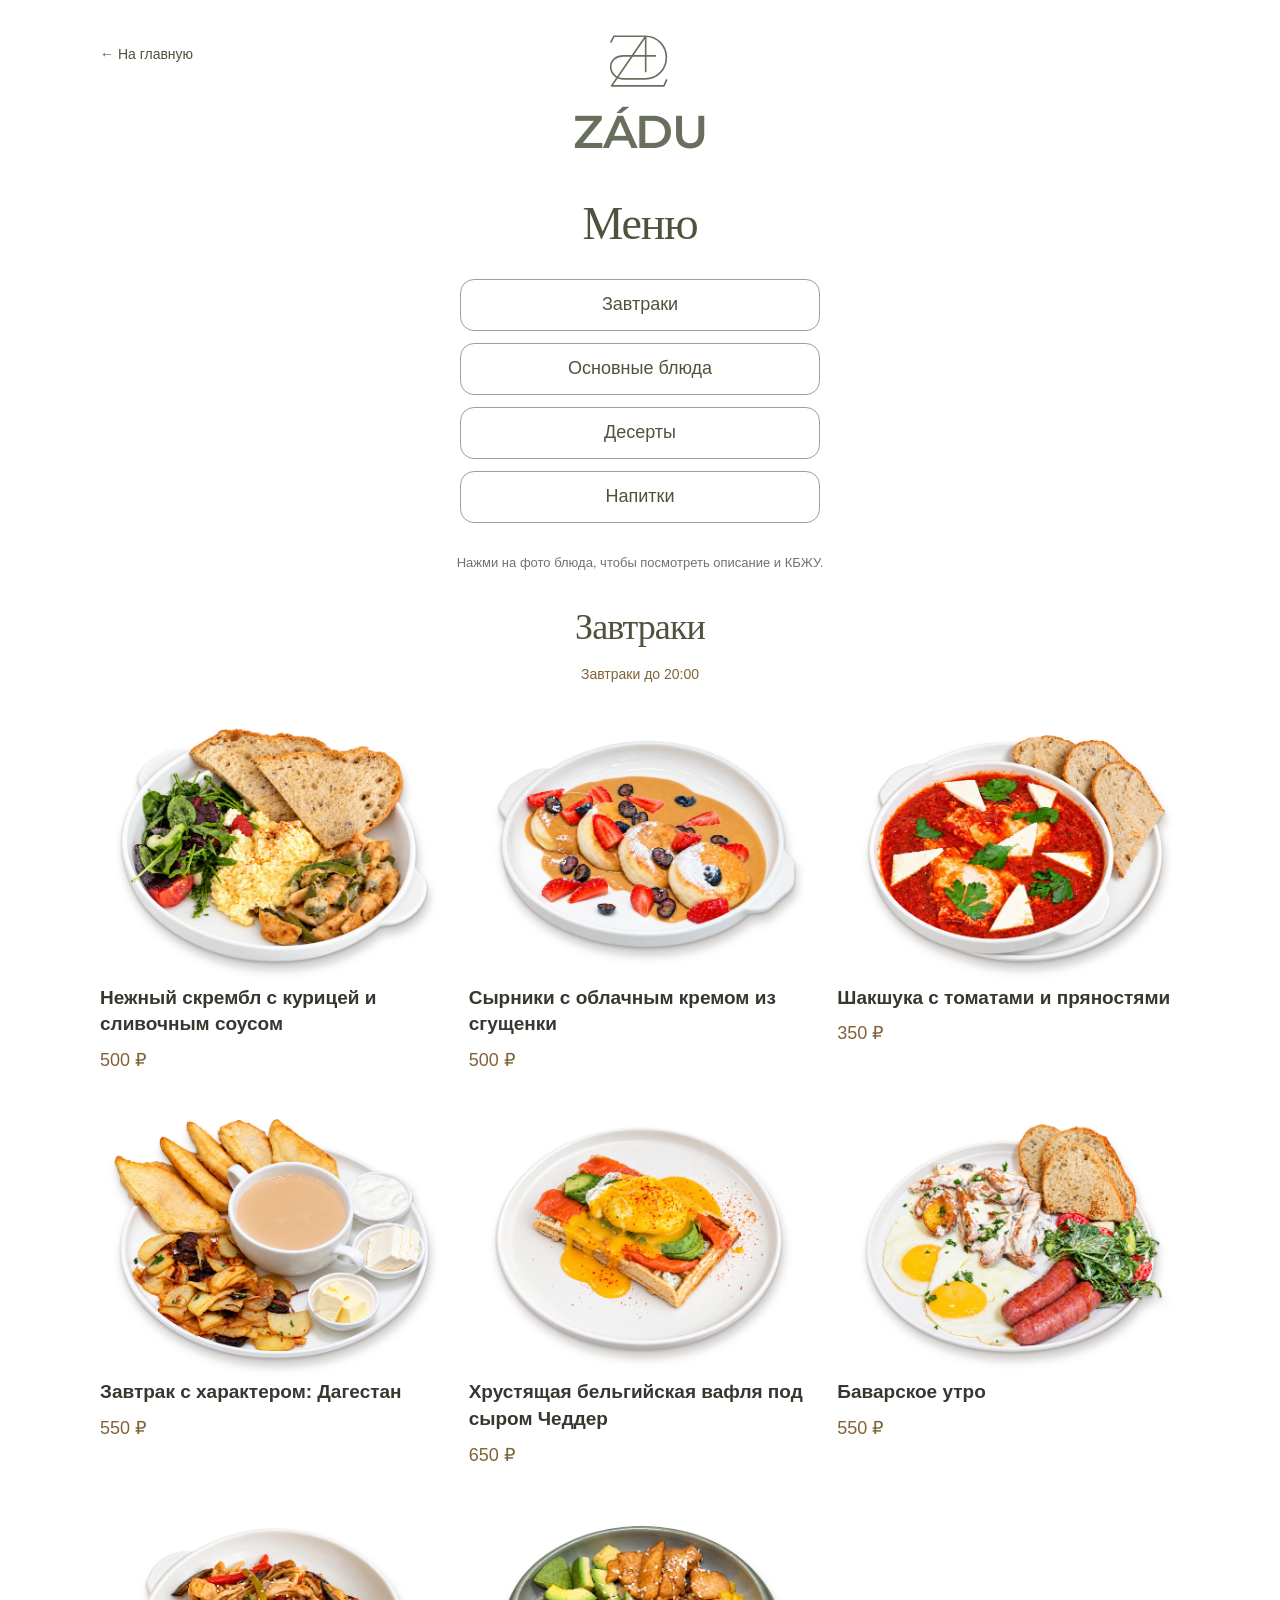
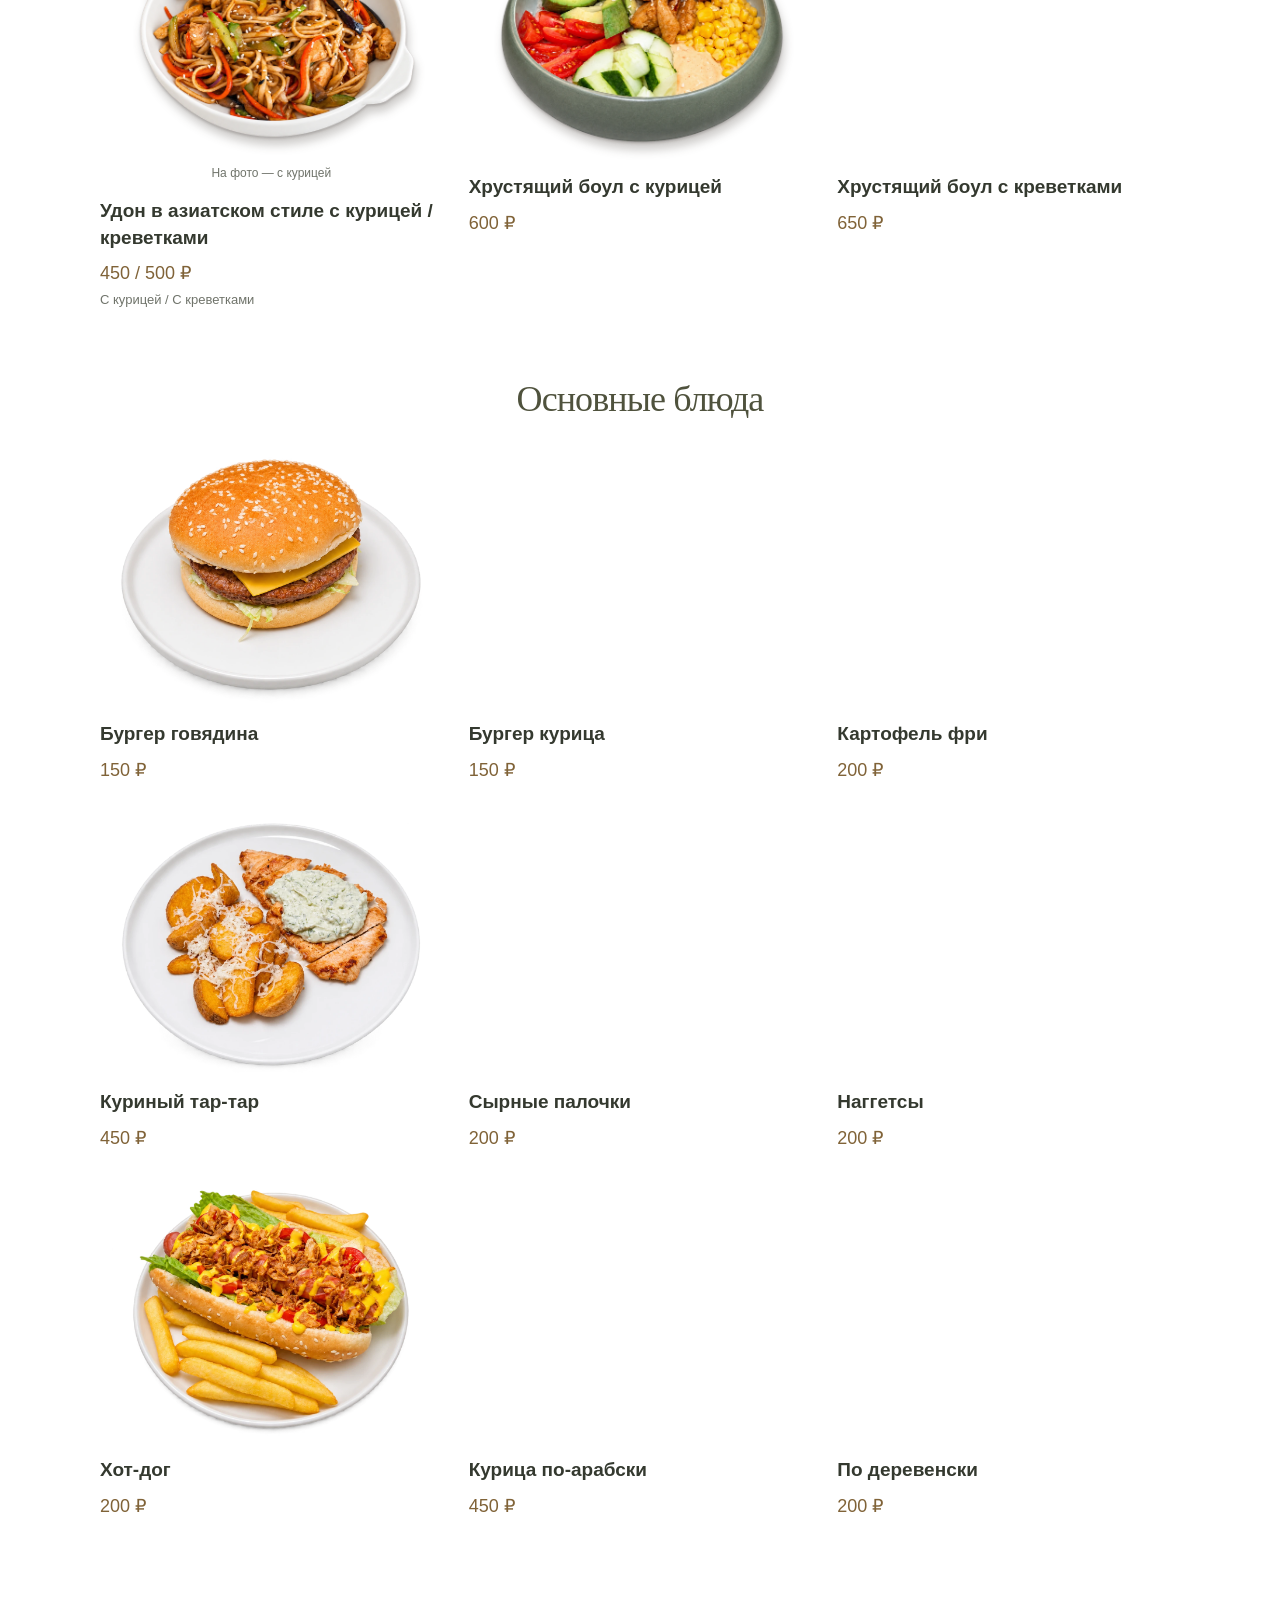
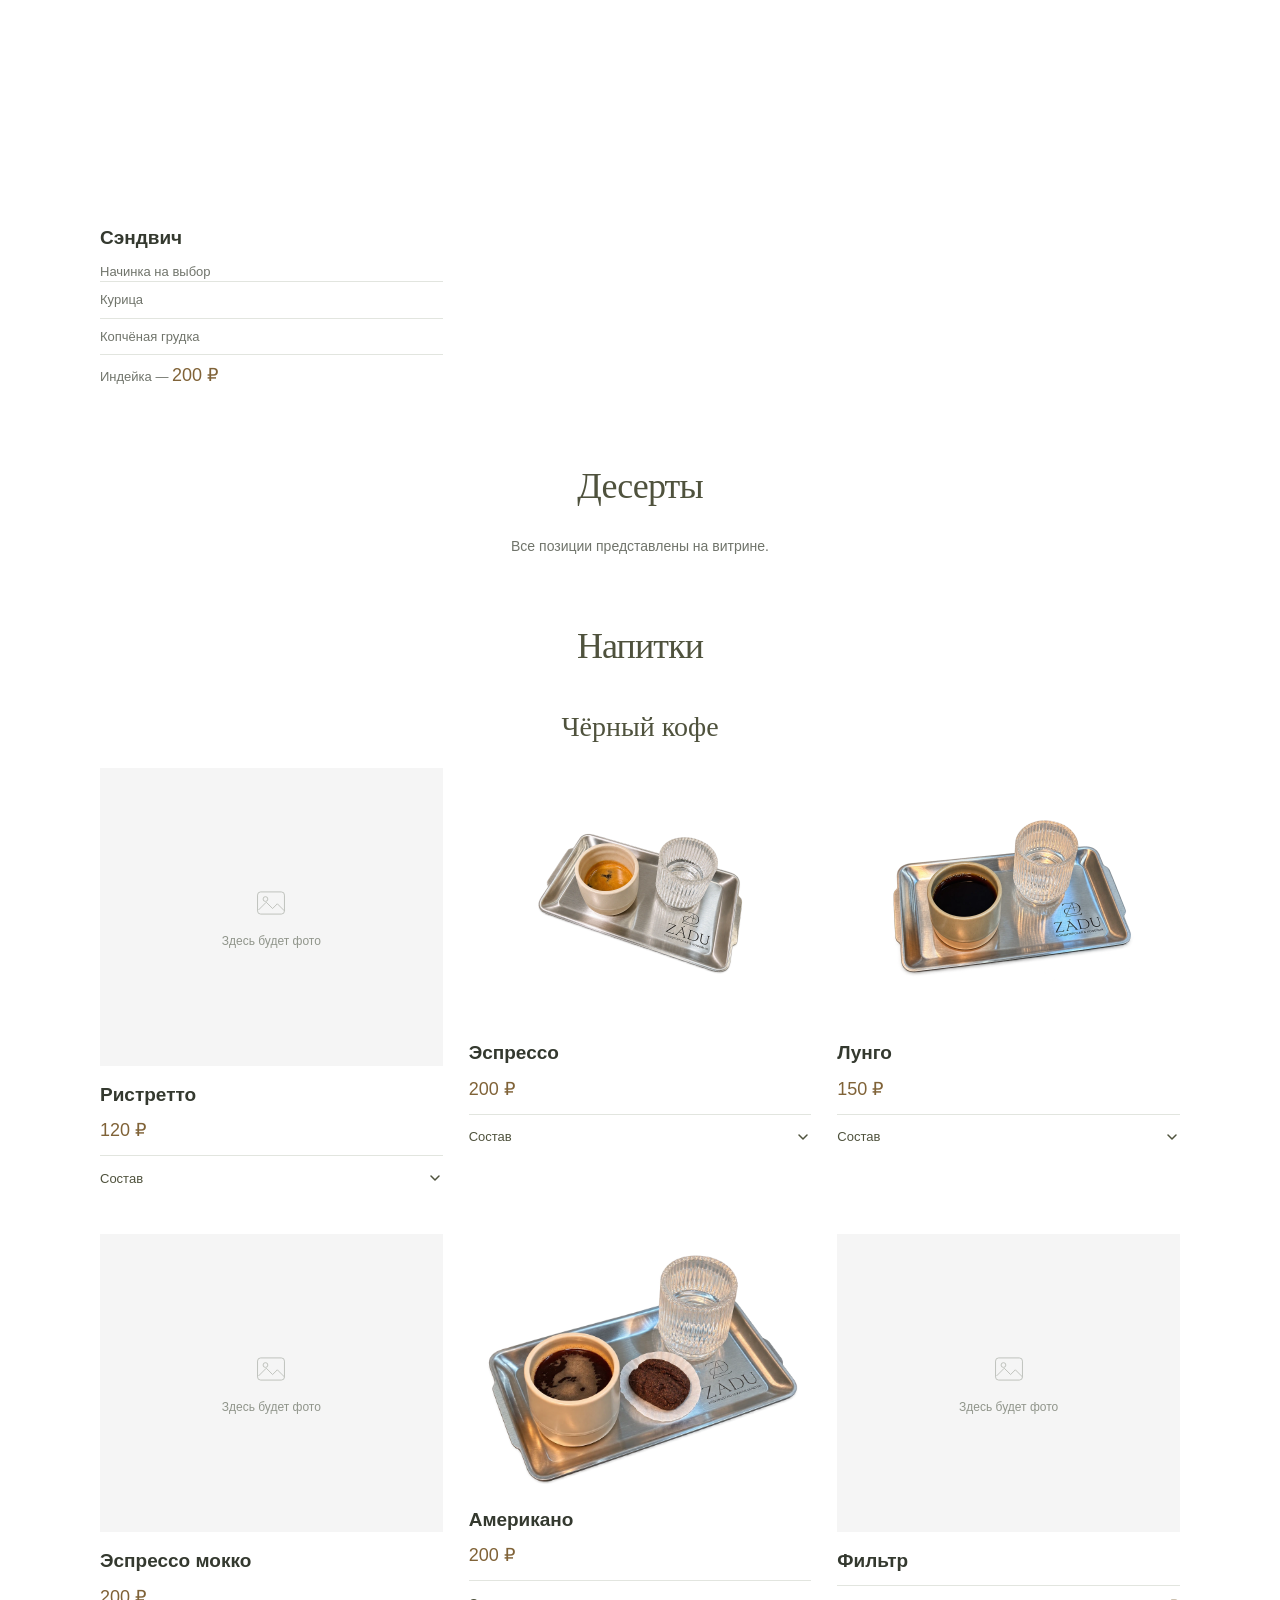
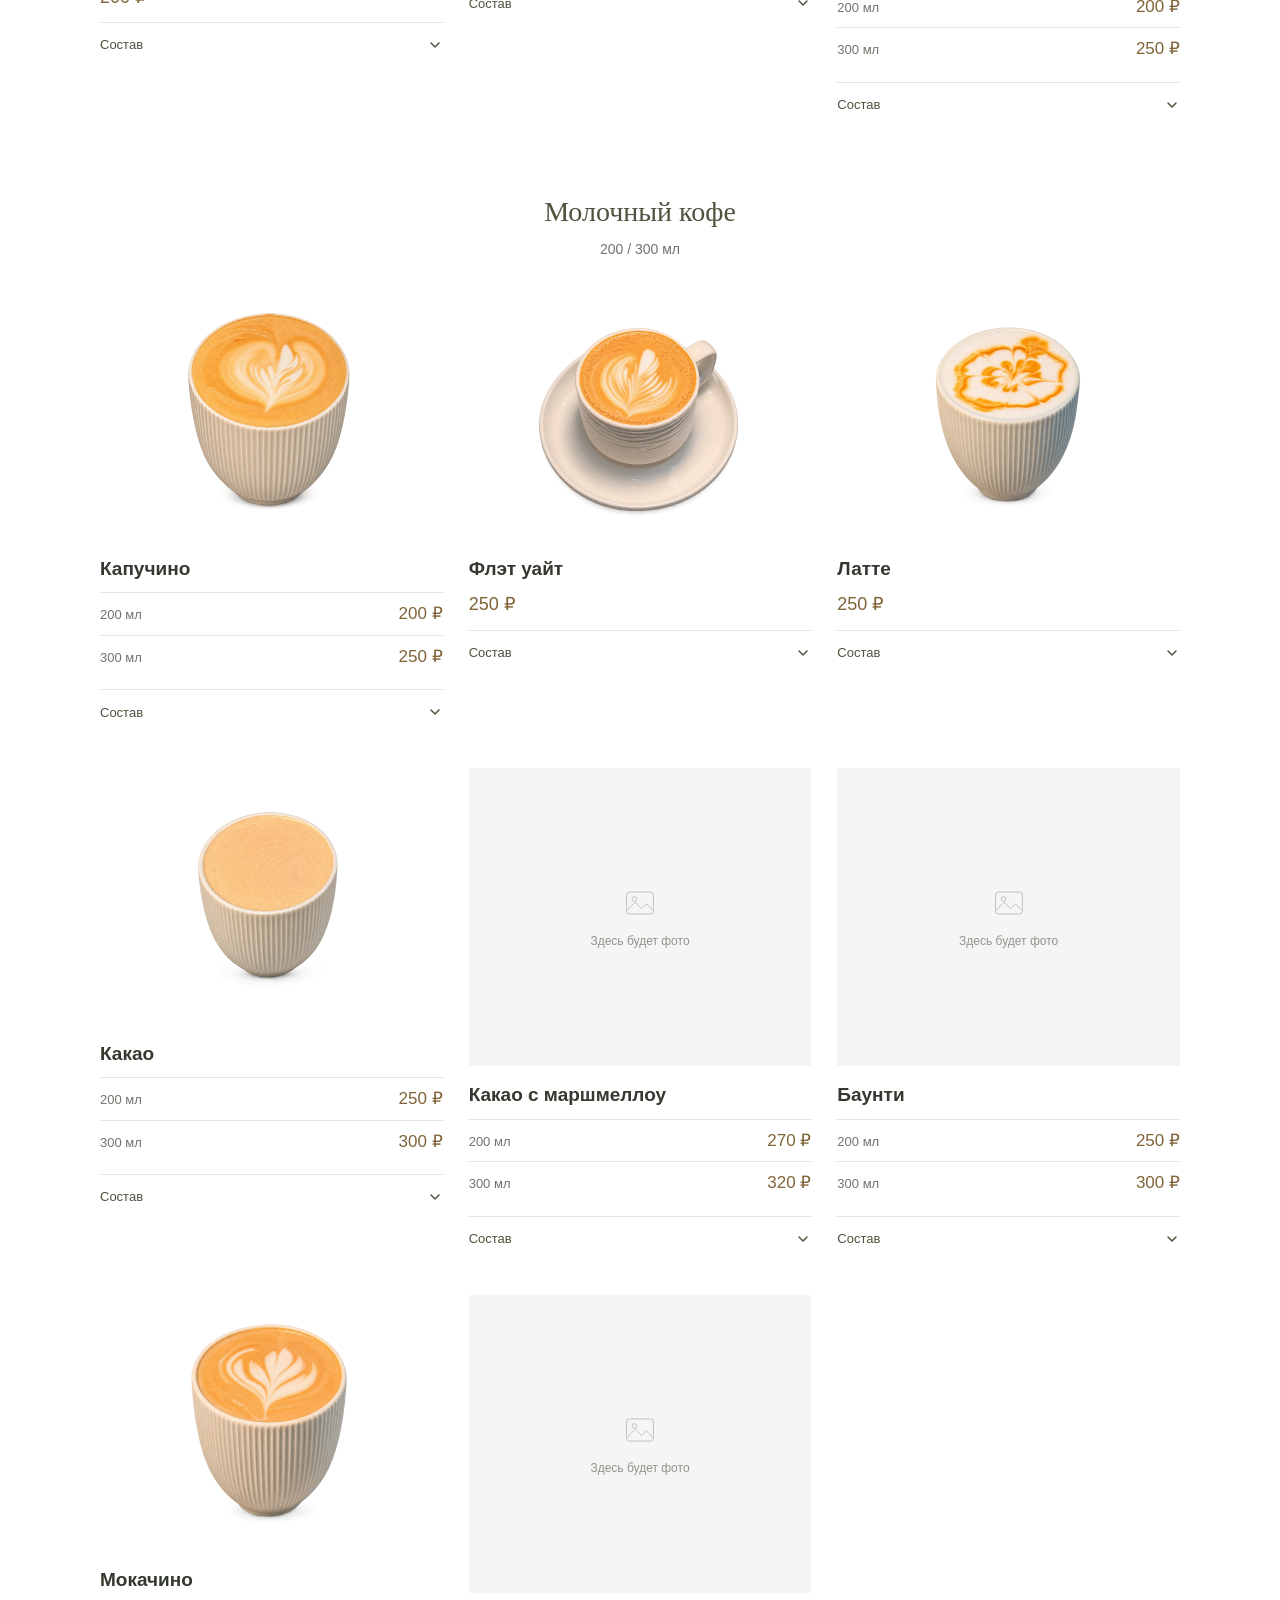
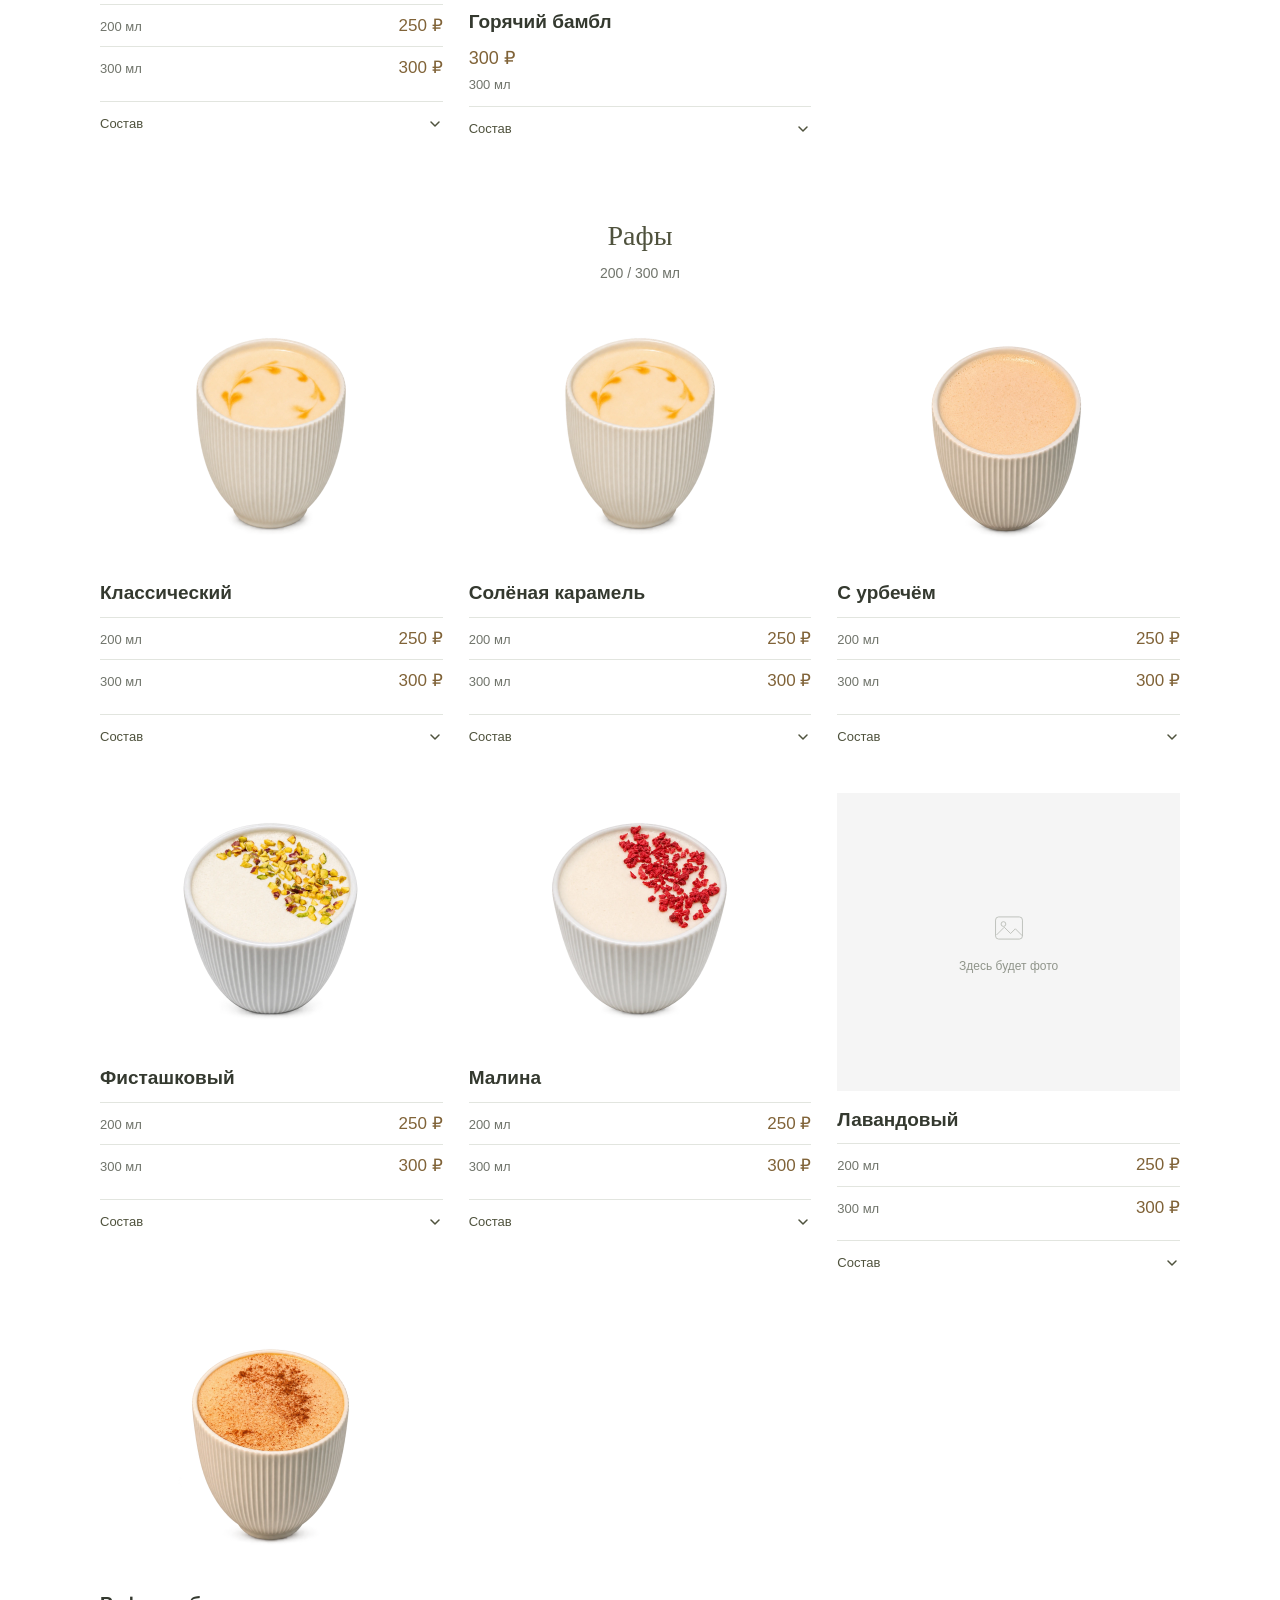
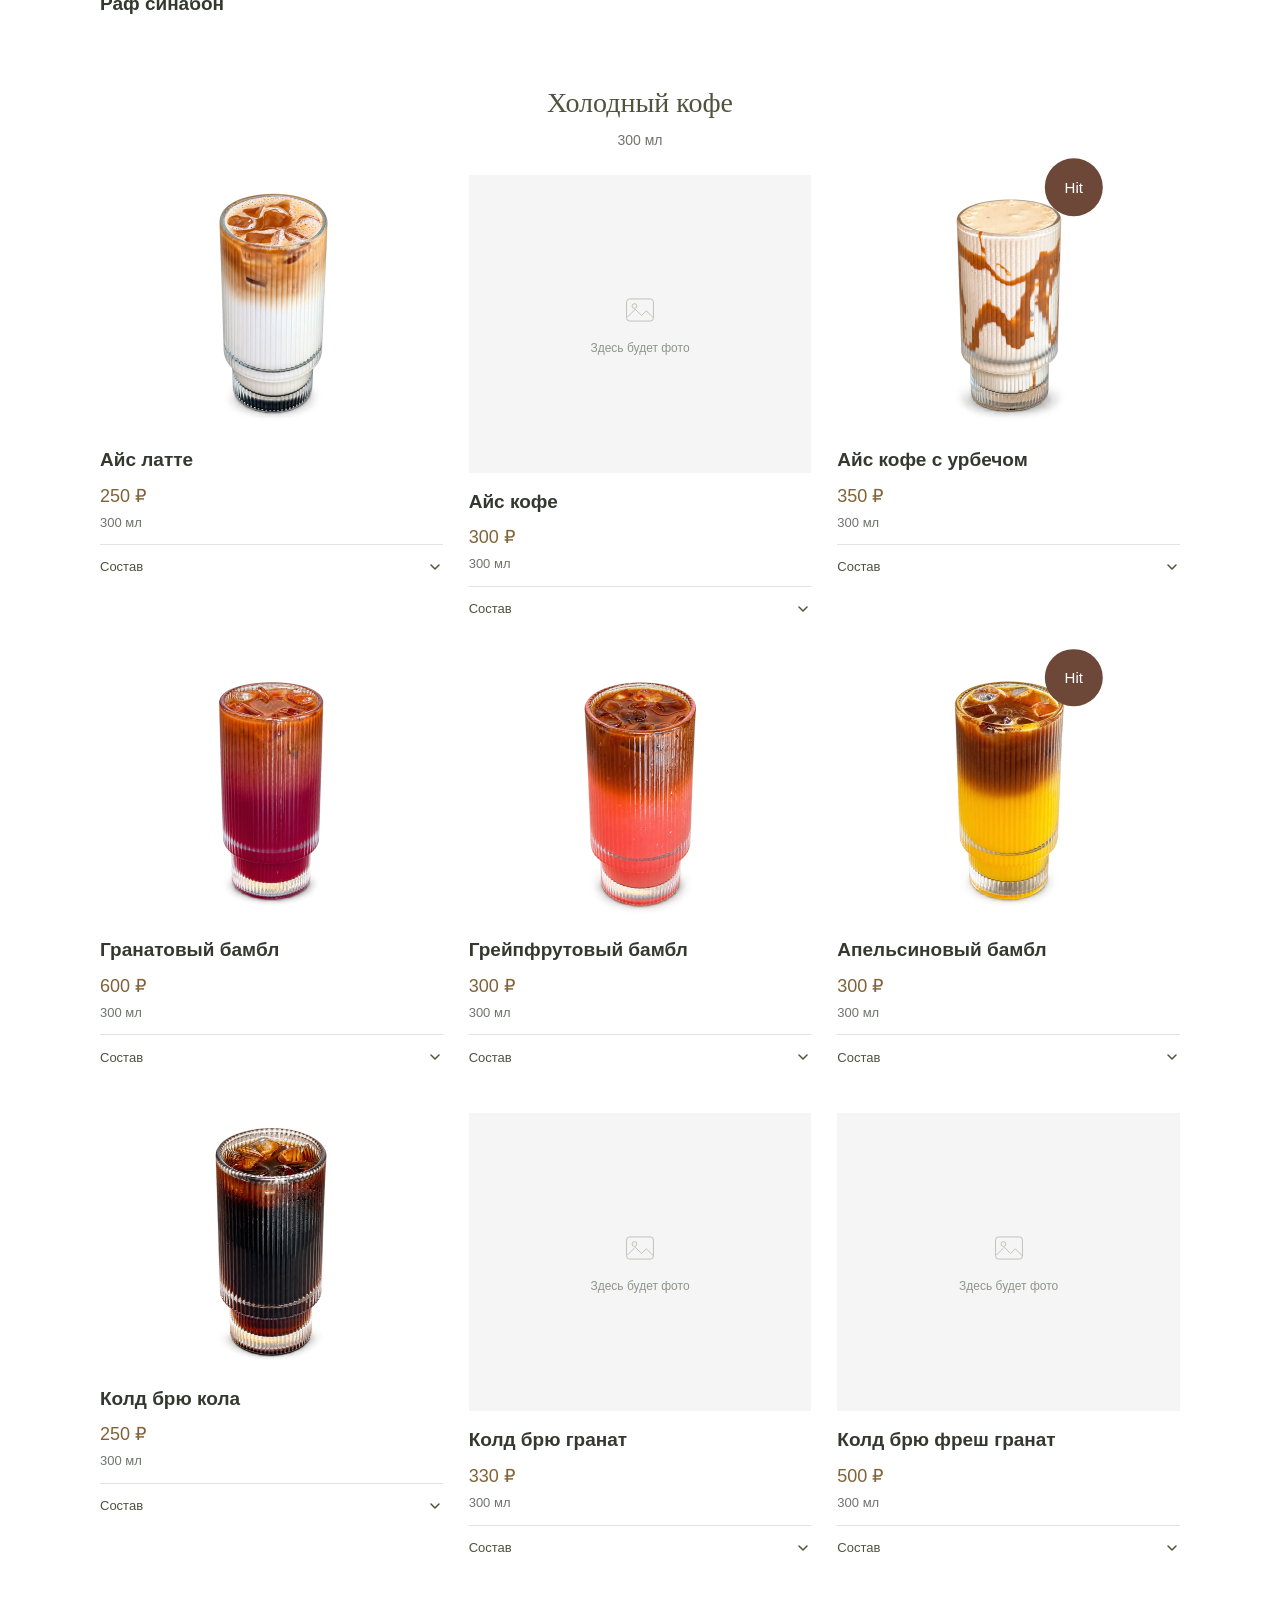
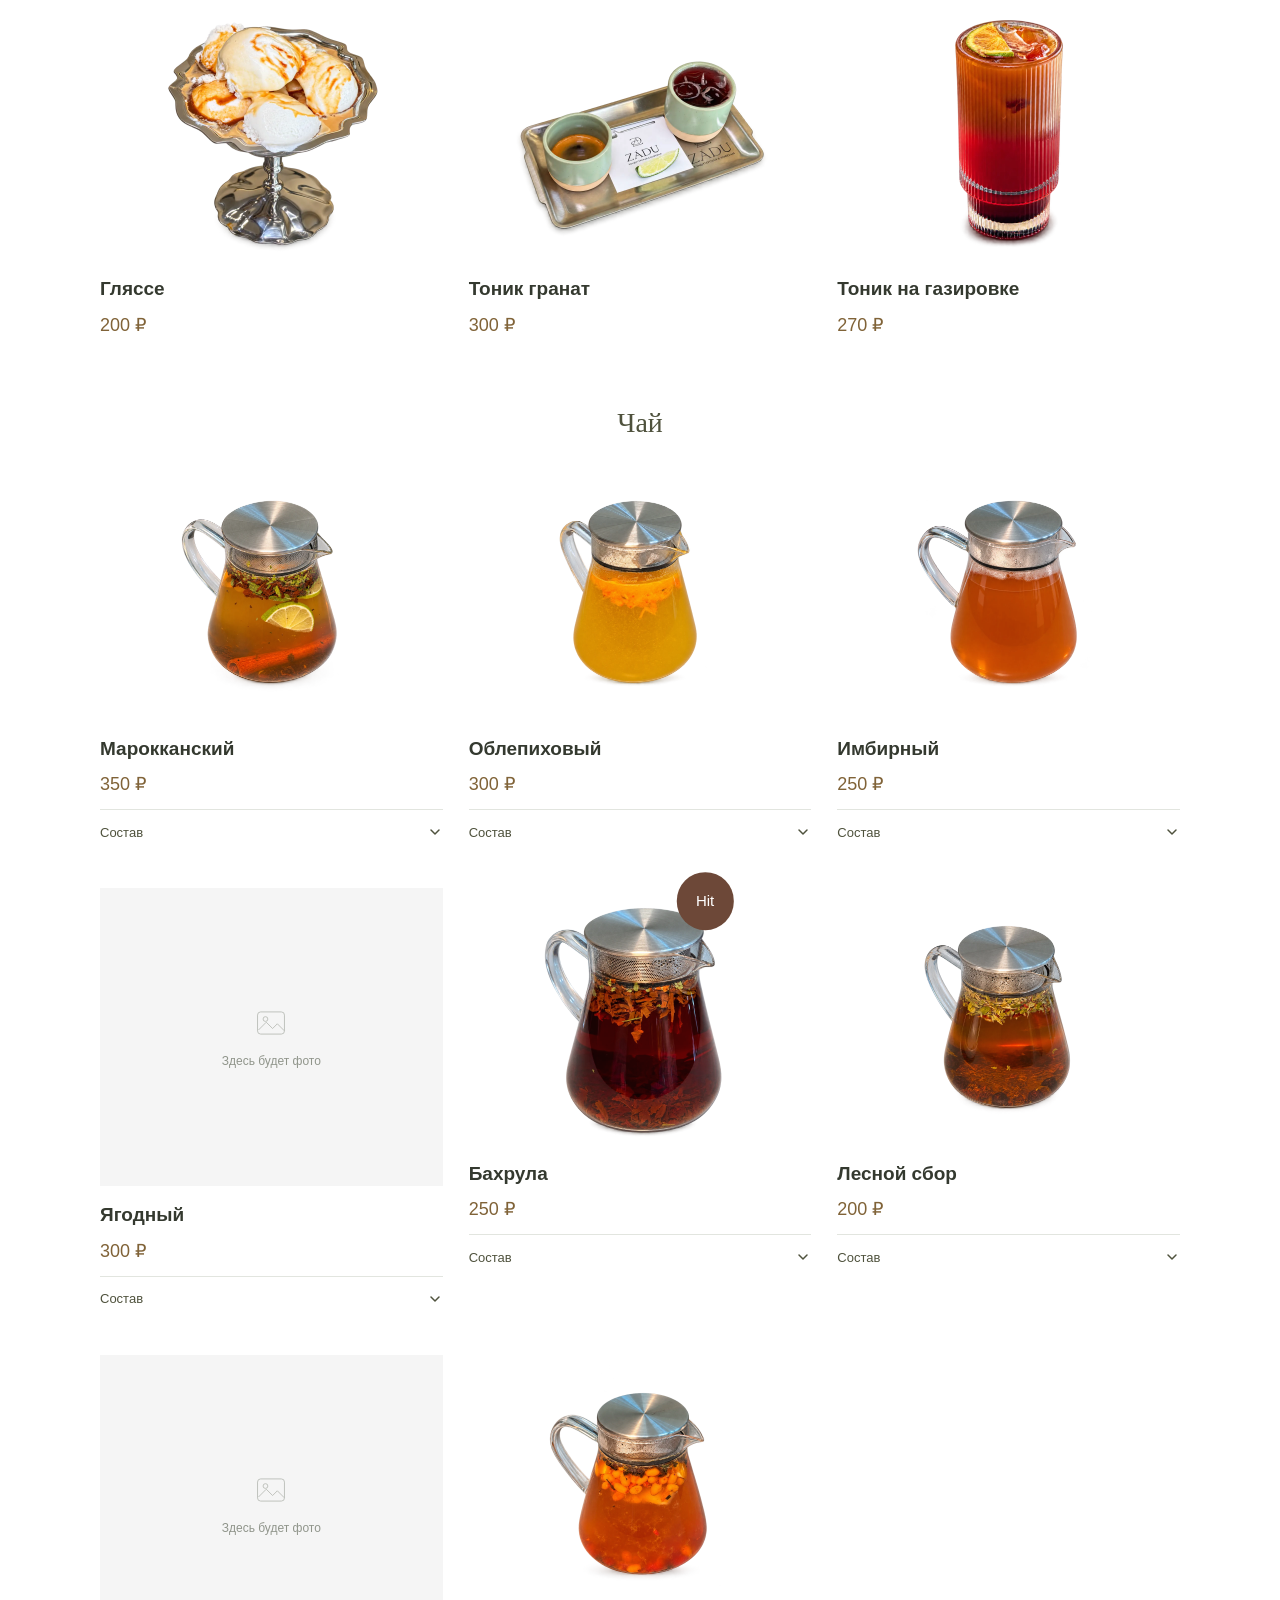
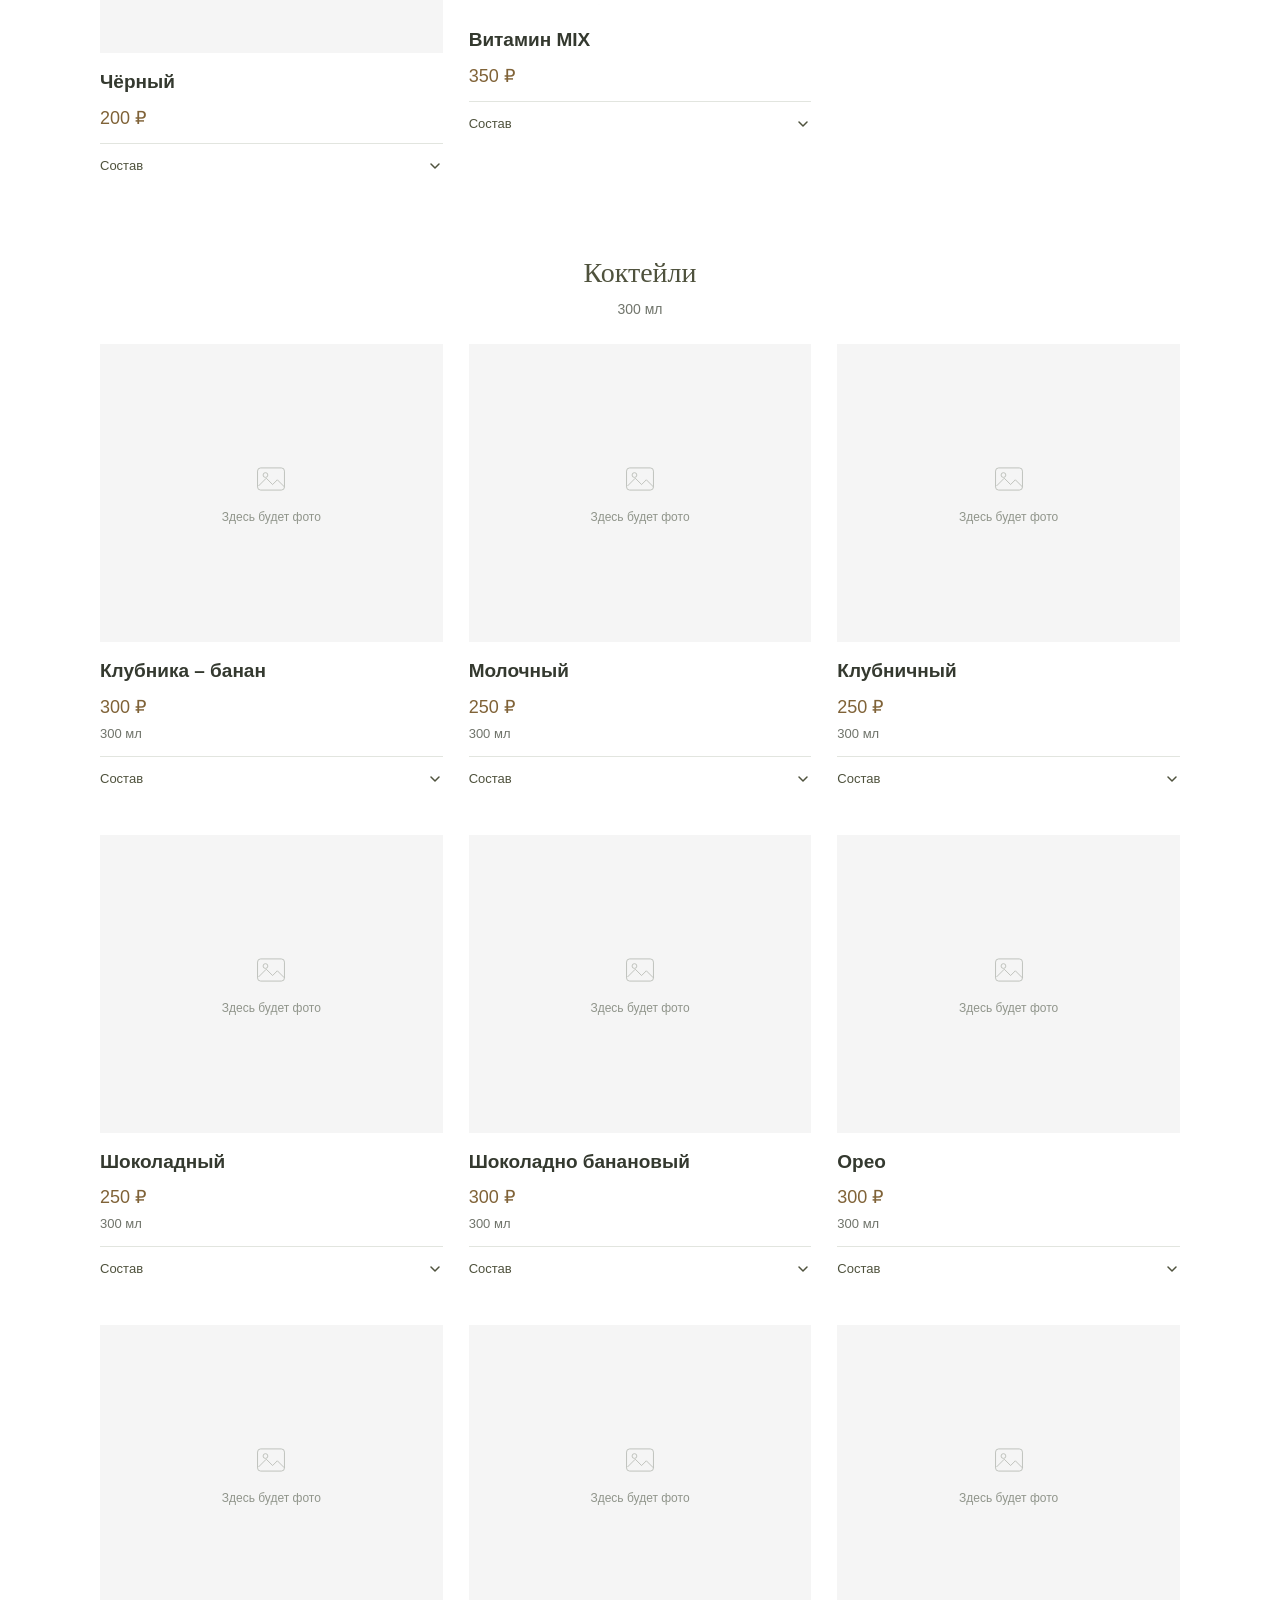
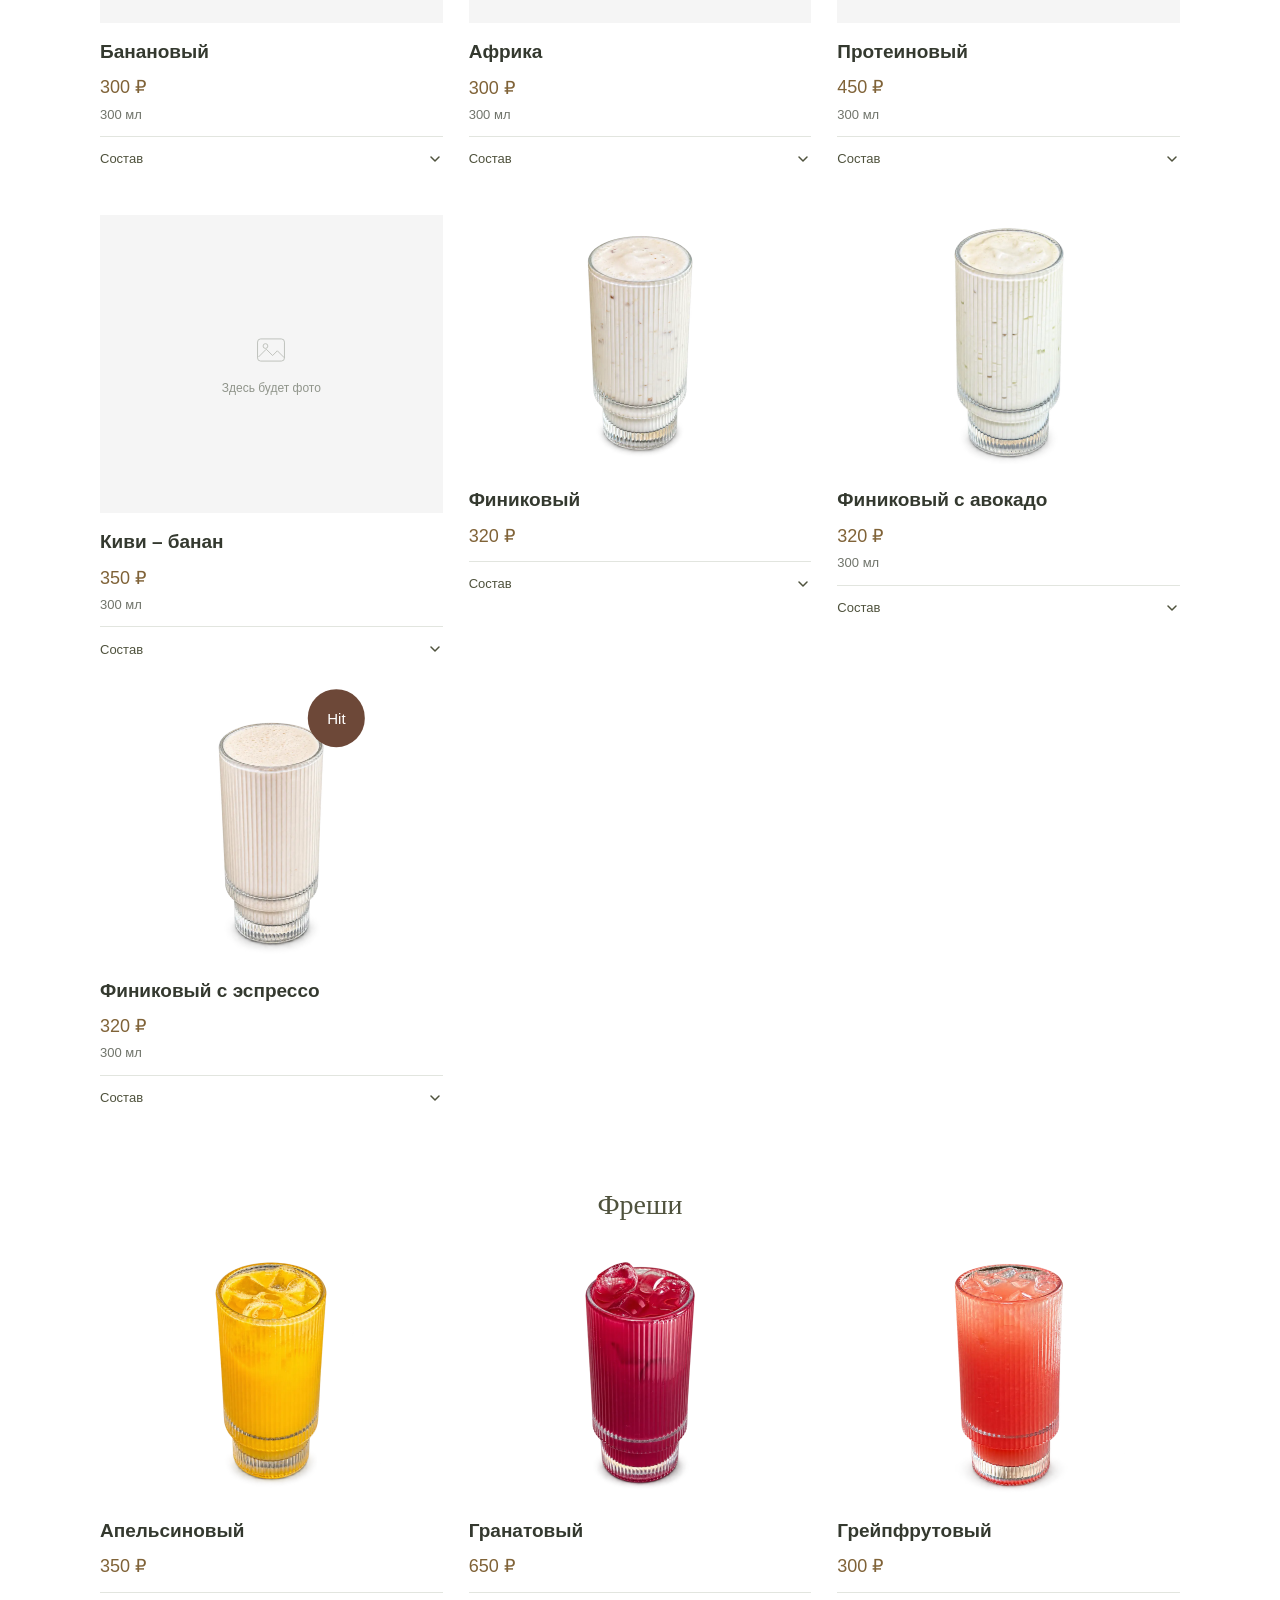
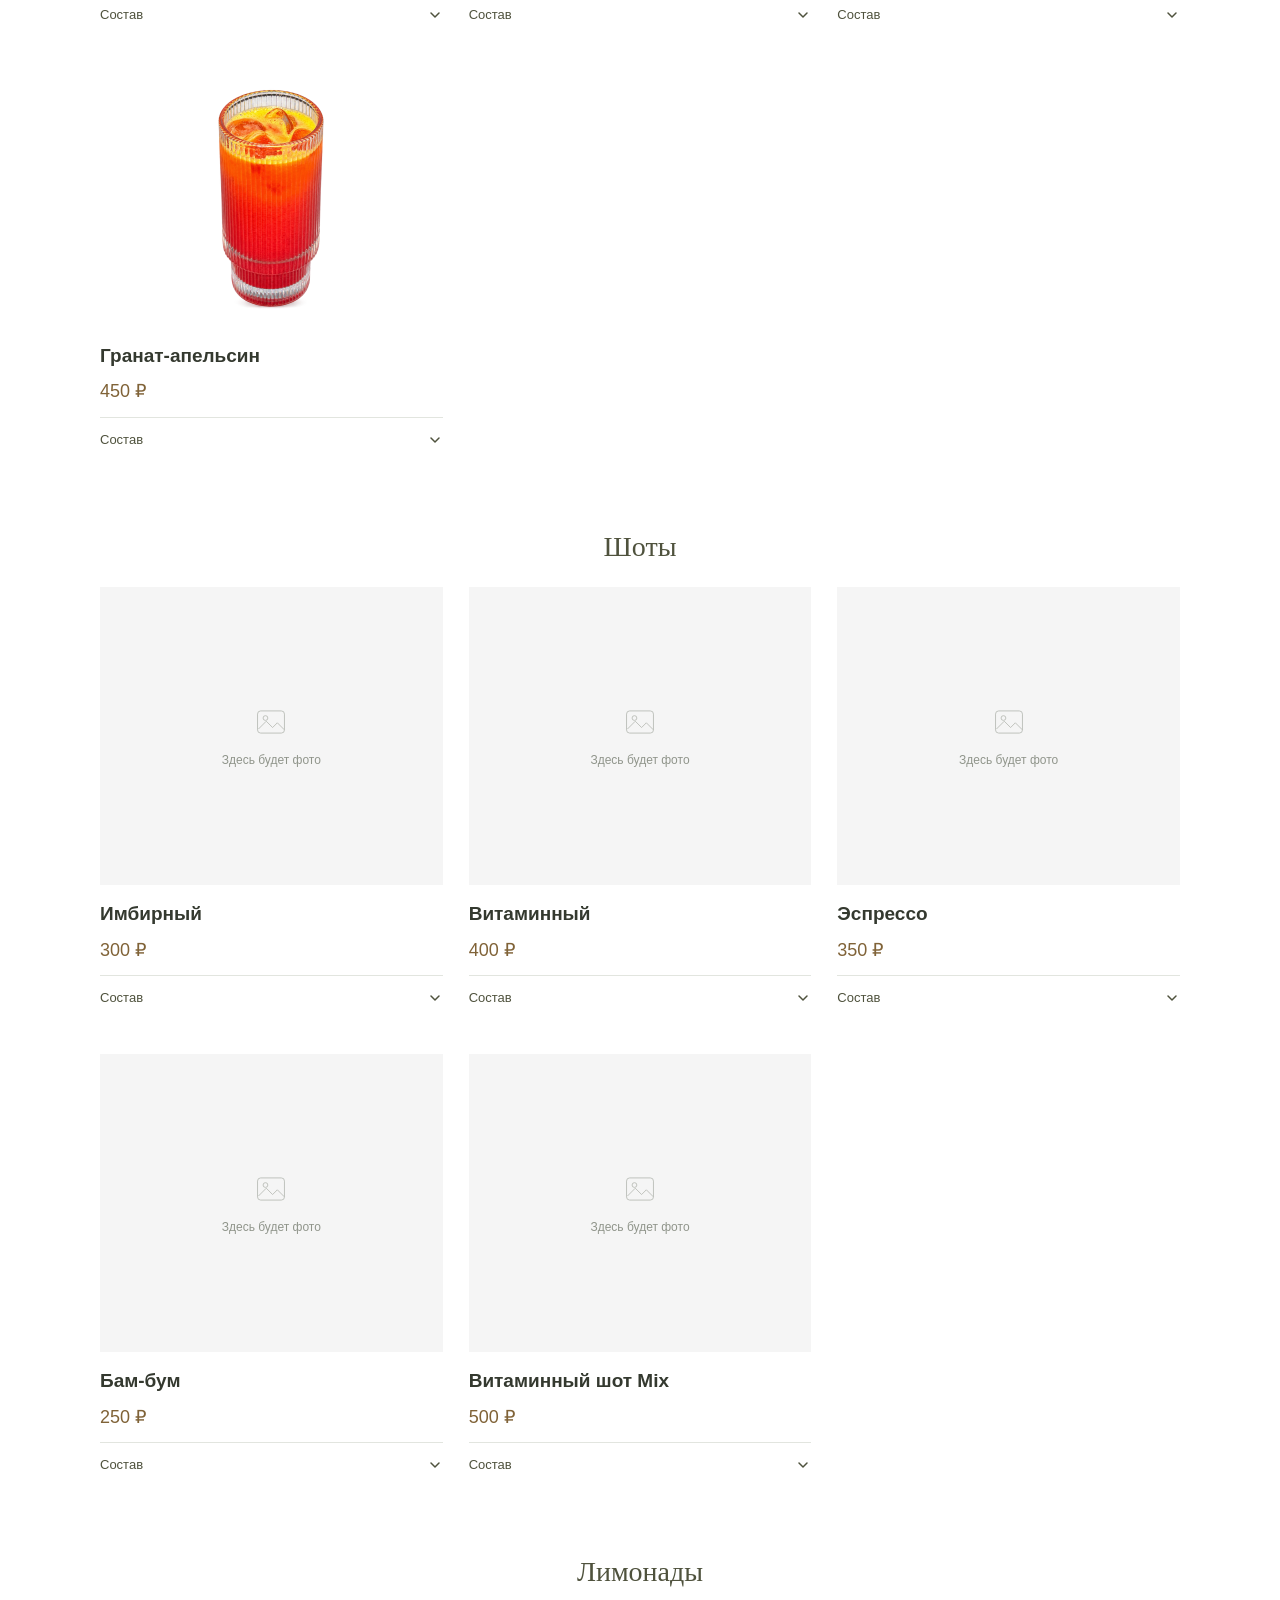
==== commit 4cfe305d: "Открывать основные блюда в карточках с составом и КБЖУ как у завтраков" ====
--- a/interior/menu/index.html
+++ b/interior/menu/index.html
@@ -12,7 +12,7 @@
 </head>
 <body class="menu-page">
   <header class="site-header menu-header"><a class="brand-logo" href="../?v=20261014-photo-loading-fix" aria-label="ZÁDU — главная"><img data-brand-logo src="../../assets/brand-mark-crisp-20261015.svg" width="64" height="60" alt="Фирменный знак кофейни ZÁDU" decoding="async"><span class="brand-name">ZÁDU</span></a><a class="back-home" href="../?v=20261014-photo-loading-fix">← На главную</a></header>
-  <main class="menu-layout"><h1>Меню</h1><nav class="menu-group-list" aria-label="Основные разделы меню"><a class="menu-group-card" href="breakfasts/?v=20261014-photo-loading-fix">Завтраки</a><a class="menu-group-card" href="main-dishes/?v=20261123-main-dishes">Основные блюда</a><a class="menu-group-card" href="desserts/?v=20261014-photo-loading-fix">Десерты</a><a class="menu-group-card" href="bar/?v=20261014-photo-loading-fix">Напитки</a></nav><p class="menu-help">Нажми на фото блюда, чтобы посмотреть описание и КБЖУ.</p><section class="menu-category" id="breakfasts" aria-labelledby="heading-breakfasts"><h2 id="heading-breakfasts">Завтраки</h2><p class="breakfast-hours">Завтраки до 20:00</p><div class="item-grid"><article id="dish-1" class="menu-item"><a class="dish-card-link" href="breakfasts/dish-1/?v=20261014-photo-loading-fix" aria-label="Подробнее: Нежный скрембл с курицей и сливочным соусом"><div class="item-photo cutout-dish-photo plate-shadow-preview "><img src="../../assets/dishes/scramble-chicken-transparent-20261015.webp?v=20261014-photo-loading-fix" alt="Нежный скрембл с курицей и сливочным соусом" width="1433" height="1098" loading="eager" decoding="async"></div><div class="item-copy"><div class="item-title"><h3>Нежный скрембл с курицей и сливочным соусом</h3></div><p class="item-price">500 ₽</p></div></a></article><article id="dish-2" class="menu-item"><a class="dish-card-link" href="breakfasts/dish-2/?v=20261014-photo-loading-fix" aria-label="Подробнее: Сырники с облачным кремом из сгущенки"><div class="item-photo cutout-dish-photo plate-shadow-preview "><img src="../../assets/dishes/syrniki-condensed-cream-transparent-20261015.webp?v=20261014-photo-loading-fix" alt="Сырники с облачным кремом из сгущенки" width="1433" height="1098" loading="eager" decoding="async"></div><div class="item-copy"><div class="item-title"><h3>Сырники с облачным кремом из сгущенки</h3></div><p class="item-price">500 ₽</p></div></a></article><article id="dish-3" class="menu-item"><a class="dish-card-link" href="breakfasts/dish-3/?v=20261014-photo-loading-fix" aria-label="Подробнее: Шакшука с томатами и пряностями"><div class="item-photo cutout-dish-photo plate-shadow-preview "><img src="../../assets/dishes/shakshuka-transparent-20261015.webp?v=20261014-photo-loading-fix" alt="Шакшука с томатами и пряностями" width="1433" height="1098" loading="eager" decoding="async"></div><div class="item-copy"><div class="item-title"><h3>Шакшука с томатами и пряностями</h3></div><p class="item-price">350 ₽</p></div></a></article><article id="dish-4" class="menu-item"><a class="dish-card-link" href="breakfasts/dish-4/?v=20261014-photo-loading-fix" aria-label="Подробнее: Завтрак с характером: Дагестан"><div class="item-photo cutout-dish-photo plate-shadow-preview "><img src="../../assets/dishes/dagestan-breakfast-transparent-20261015.webp?v=20261014-photo-loading-fix" alt="Завтрак с характером: Дагестан" width="1433" height="1098" loading="eager" decoding="async"></div><div class="item-copy"><div class="item-title"><h3>Завтрак с характером: Дагестан</h3></div><p class="item-price">550 ₽</p></div></a></article><article id="dish-5" class="menu-item"><a class="dish-card-link" href="breakfasts/dish-5/?v=20261014-photo-loading-fix" aria-label="Подробнее: Хрустящая бельгийская вафля под сыром Чеддер"><div class="item-photo cutout-dish-photo plate-shadow-preview "><img src="../../assets/dishes/belgian-waffle-cheddar-transparent-20261015.webp?v=20261014-photo-loading-fix" alt="Хрустящая бельгийская вафля под сыром Чеддер" width="1433" height="1098" loading="eager" decoding="async"></div><div class="item-copy"><div class="item-title"><h3>Хрустящая бельгийская вафля под сыром Чеддер</h3></div><p class="item-price">650 ₽</p></div></a></article><article id="dish-8" class="menu-item"><a class="dish-card-link" href="breakfasts/dish-8/?v=20261014-photo-loading-fix" aria-label="Подробнее: Баварское утро"><div class="item-photo cutout-dish-photo plate-shadow-preview "><img src="../../assets/dishes/bavarian-breakfast-transparent-20261015.webp?v=20261014-photo-loading-fix" alt="Баварское утро" width="1433" height="1098" loading="eager" decoding="async"></div><div class="item-copy"><div class="item-title"><h3>Баварское утро</h3></div><p class="item-price">550 ₽</p></div></a></article><article id="dish-6" class="menu-item"><a class="dish-card-link" href="breakfasts/dish-6/?v=20261014-photo-loading-fix" aria-label="Подробнее: Удон в азиатском стиле с курицей / креветками"><figure class="dish-photo-figure"><div class="item-photo cutout-dish-photo plate-shadow-preview "><img src="../../assets/dishes/udon-chicken-transparent-20261015.webp?v=20261014-photo-loading-fix" alt="Удон в азиатском стиле с курицей" width="1433" height="1098" loading="eager" decoding="async"></div><figcaption class="dish-photo-caption">На фото — с курицей</figcaption></figure><div class="item-copy"><div class="item-title"><h3>Удон в азиатском стиле с курицей / креветками</h3></div><p class="item-price" aria-label="С курицей: 450 ₽; С креветками: 500 ₽">450 / 500 ₽</p><p class="item-portion">С курицей / С креветками</p></div></a></article><article id="dish-7" class="menu-item"><a class="dish-card-link" href="breakfasts/dish-7/?v=20261014-photo-loading-fix" aria-label="Подробнее: Хрустящий боул с курицей"><div class="item-photo cutout-dish-photo plate-shadow-preview "><img src="../../assets/dishes/bowl-chicken-transparent-20261015.webp?v=20261014-photo-loading-fix" alt="Хрустящий боул с курицей" width="1433" height="1098" loading="eager" decoding="async"></div><div class="item-copy"><div class="item-title"><h3>Хрустящий боул с курицей</h3></div><p class="item-price">600 ₽</p></div></a></article><article id="dish-7-shrimp" class="menu-item"><a class="dish-card-link" href="breakfasts/dish-7-shrimp/?v=20261014-photo-loading-fix" aria-label="Подробнее: Хрустящий боул с креветками"><div class="item-photo cutout-dish-photo plate-shadow-preview "><img src="../../assets/dishes/bowl-shrimp-no-bread-transparent-20261015.webp?v=20261014-photo-loading-fix" alt="Хрустящий боул с креветками" width="1432" height="1098" loading="eager" decoding="async"></div><div class="item-copy"><div class="item-title"><h3>Хрустящий боул с креветками</h3></div><p class="item-price">650 ₽</p></div></a></article></div></section><section class="menu-category" id="main-dishes" aria-labelledby="heading-main-dishes"><h2 id="heading-main-dishes">Основные блюда</h2><div class="item-grid"><article class="menu-item drink-composition-card"><div class="item-photo cutout-dish-photo "><img src="../../assets/dishes/beef-burger-transparent-20261123.webp?v=20261014-photo-loading-fix" alt="Бургер говядина" width="1144" height="878" loading="eager" decoding="async"></div><div class="item-copy"><div class="item-title"><h3>Бургер говядина</h3></div><p class="item-price">150 ₽</p></div><details class="drink-composition"><summary aria-label="Состав: Бургер говядина"><span>Состав</span><svg viewBox="0 0 16 16" fill="none" aria-hidden="true"><path d="m4 6 4 4 4-4"/></svg></summary><div class="drink-composition-content"><p><strong>Состав:</strong> Ароматная говяжья котлета с насыщенным вкусом, дополненная свежими овощами и фирменным соусом.</p></div></details></article><article class="menu-item drink-composition-card"><div class="item-photo cutout-dish-photo "><img src="../../assets/dishes/chicken-burger-transparent-20261123.webp?v=20261014-photo-loading-fix" alt="Бургер курица" width="1144" height="878" loading="eager" decoding="async"></div><div class="item-copy"><div class="item-title"><h3>Бургер курица</h3></div><p class="item-price">150 ₽</p></div><details class="drink-composition"><summary aria-label="Состав: Бургер курица"><span>Состав</span><svg viewBox="0 0 16 16" fill="none" aria-hidden="true"><path d="m4 6 4 4 4-4"/></svg></summary><div class="drink-composition-content"><p><strong>Состав:</strong> Сочное нежное куриное филе, свежие овощи и фирменный соус в мягкой румяной булочке.</p></div></details></article><article class="menu-item drink-composition-card"><div class="item-photo cutout-dish-photo "><img src="../../assets/dishes/fries-transparent-20261123.webp?v=20261014-photo-loading-fix" alt="Картофель фри" width="1144" height="878" loading="eager" decoding="async"></div><div class="item-copy"><div class="item-title"><h3>Картофель фри</h3></div><p class="item-price">200 ₽</p></div><details class="drink-composition"><summary aria-label="Состав: Картофель фри"><span>Состав</span><svg viewBox="0 0 16 16" fill="none" aria-hidden="true"><path d="m4 6 4 4 4-4"/></svg></summary><div class="drink-composition-content"><p><strong>Состав:</strong> Хрустящие снаружи и мягкие внутри.</p></div></details></article><article class="menu-item drink-composition-card"><div class="item-photo cutout-dish-photo "><img src="../../assets/dishes/chicken-tartar-transparent-20261123.webp?v=20261014-photo-loading-fix" alt="Куриный тар-тар" width="1144" height="878" loading="eager" decoding="async"></div><div class="item-copy"><div class="item-title"><h3>Куриный тар-тар</h3></div><p class="item-price">450 ₽</p></div><details class="drink-composition"><summary aria-label="Состав: Куриный тар-тар"><span>Состав</span><svg viewBox="0 0 16 16" fill="none" aria-hidden="true"><path d="m4 6 4 4 4-4"/></svg></summary><div class="drink-composition-content"><p><strong>Состав:</strong> Нежное сочное куриное филе с ароматными специями, дополненное пикантным соусом тартар и тёртым пармезаном. Подаётся с ароматным картофелем по-деревенски.</p></div></details></article><article class="menu-item drink-composition-card"><div class="item-photo cutout-dish-photo "><img src="../../assets/dishes/cheese-sticks-transparent-20261123.webp?v=20261014-photo-loading-fix" alt="Сырные палочки" width="1144" height="878" loading="eager" decoding="async"></div><div class="item-copy"><div class="item-title"><h3>Сырные палочки</h3></div><p class="item-price">200 ₽</p></div><details class="drink-composition"><summary aria-label="Состав: Сырные палочки"><span>Состав</span><svg viewBox="0 0 16 16" fill="none" aria-hidden="true"><path d="m4 6 4 4 4-4"/></svg></summary><div class="drink-composition-content"><p><strong>Состав:</strong> Нежный расплавленный сыр в аппетитной золотистой корочке. Тягучие внутри и румяные снаружи!</p></div></details></article><article class="menu-item drink-composition-card"><div class="item-photo cutout-dish-photo "><img src="../../assets/dishes/nuggets-transparent-20261123.webp?v=20261014-photo-loading-fix" alt="Наггетсы" width="1144" height="878" loading="eager" decoding="async"></div><div class="item-copy"><div class="item-title"><h3>Наггетсы</h3></div><p class="item-price">200 ₽</p></div><details class="drink-composition"><summary aria-label="Состав: Наггетсы"><span>Состав</span><svg viewBox="0 0 16 16" fill="none" aria-hidden="true"><path d="m4 6 4 4 4-4"/></svg></summary><div class="drink-composition-content"><p><strong>Состав:</strong> Сочные кусочки нежного куриного филе в золотистой хрустящей панировке.</p></div></details></article><article class="menu-item drink-composition-card"><div class="item-photo cutout-dish-photo "><img src="../../assets/dishes/hot-dog-transparent-20261123.webp?v=20261014-photo-loading-fix" alt="Хот-дог" width="1144" height="878" loading="eager" decoding="async"></div><div class="item-copy"><div class="item-title"><h3>Хот-дог</h3></div><p class="item-price">200 ₽</p></div><details class="drink-composition"><summary aria-label="Состав: Хот-дог"><span>Состав</span><svg viewBox="0 0 16 16" fill="none" aria-hidden="true"><path d="m4 6 4 4 4-4"/></svg></summary><div class="drink-composition-content"><p><strong>Состав:</strong> Мягкая булочка с сочной сосиской, фирменными соусами и хрустящим луком - crispy. Подаётся с картофелем фри.</p></div></details></article><article class="menu-item drink-composition-card"><div class="item-photo cutout-dish-photo "><img src="../../assets/dishes/arabian-chicken-transparent-20261123.webp?v=20261014-photo-loading-fix" alt="Курица по-арабски" width="1144" height="878" loading="eager" decoding="async"></div><div class="item-copy"><div class="item-title"><h3>Курица по-арабски</h3></div><p class="item-price">450 ₽</p></div><details class="drink-composition"><summary aria-label="Состав: Курица по-арабски"><span>Состав</span><svg viewBox="0 0 16 16" fill="none" aria-hidden="true"><path d="m4 6 4 4 4-4"/></svg></summary><div class="drink-composition-content"><p><strong>Состав:</strong> Сочное куриное филе с нежным сыром в румяной панировке, дополненное золотистым картофелем фри!</p></div></details></article><article class="menu-item drink-composition-card"><div class="item-photo cutout-dish-photo "><img src="../../assets/dishes/potato-wedges-transparent-20261123.webp?v=20261014-photo-loading-fix" alt="По деревенски" width="1144" height="878" loading="eager" decoding="async"></div><div class="item-copy"><div class="item-title"><h3>По деревенски</h3></div><p class="item-price">200 ₽</p></div><details class="drink-composition"><summary aria-label="Состав: По деревенски"><span>Состав</span><svg viewBox="0 0 16 16" fill="none" aria-hidden="true"><path d="m4 6 4 4 4-4"/></svg></summary><div class="drink-composition-content"><p><strong>Состав:</strong> Ароматные картофельные дольки с хрустящей корочкой и нежной серединкой, приправленные специями.</p></div></details></article><article class="menu-item drink-composition-card"><div class="item-photo cutout-dish-photo "><img src="../../assets/dishes/sandwich-transparent-20261123.webp?v=20261014-photo-loading-fix" alt="Сэндвич" width="1144" height="878" loading="eager" decoding="async"></div><div class="item-copy"><div class="item-title"><h3>Сэндвич</h3></div><div class="variant-list"><p class="item-portion">Начинка на выбор</p><div class="variant-row"><span>Курица</span></div><div class="variant-row"><span>Копчёная грудка</span></div><div class="variant-row"><span>Индейка — <span class="item-price">200 ₽</span></span></div></div></div><details class="drink-composition"><summary aria-label="Состав: Сэндвич"><span>Состав</span><svg viewBox="0 0 16 16" fill="none" aria-hidden="true"><path d="m4 6 4 4 4-4"/></svg></summary><div class="drink-composition-content"><p><strong>Состав:</strong> Румяные ломтики хлеба с сочной начинкой и гармоничным сочетанием свежих ингредиентов.</p></div></details></article></div></section><section class="menu-category" id="desserts" aria-labelledby="heading-desserts"><h2 id="heading-desserts">Десерты</h2><p class="empty-category">Все позиции представлены на витрине.</p></section><section class="drinks-section" id="drinks" aria-labelledby="heading-drinks"><h2 id="heading-drinks">Напитки</h2><section class="menu-category" id="coffee" aria-labelledby="heading-coffee"><h3 id="heading-coffee">Чёрный кофе</h3><div class="item-grid"><article class="menu-item drink-composition-card"><div class="item-photo menu-photo-placeholder " aria-hidden="true"><svg viewBox="0 0 48 48" fill="none"><rect x="7" y="10" width="34" height="28" rx="4"/><circle cx="17" cy="19" r="3"/><path d="m8 33 10-10 8 8 6-6 9 9"/></svg><span>Здесь будет фото</span></div><div class="item-copy"><div class="item-title"><h3>Ристретто</h3></div><p class="item-price">120 ₽</p></div><details class="drink-composition"><summary aria-label="Состав: Ристретто"><span>Состав</span><svg viewBox="0 0 16 16" fill="none" aria-hidden="true"><path d="m4 6 4 4 4-4"/></svg></summary><div class="drink-composition-content"><p><strong>Состав:</strong> более короткая экстракция эспрессо</p></div></details></article><article class="menu-item drink-composition-card"><div class="item-photo cutout-dish-photo "><img src="../../assets/drinks/espresso-tray-transparent-20261123.webp?v=20261014-photo-loading-fix" alt="Эспрессо" width="1024" height="1024" loading="eager" decoding="async"></div><div class="item-copy"><div class="item-title"><h3>Эспрессо</h3></div><p class="item-price">200 ₽</p></div><details class="drink-composition"><summary aria-label="Состав: Эспрессо"><span>Состав</span><svg viewBox="0 0 16 16" fill="none" aria-hidden="true"><path d="m4 6 4 4 4-4"/></svg></summary><div class="drink-composition-content"><p><strong>Состав:</strong> 100% свежеобжаренный кофе, вода</p></div></details></article><article class="menu-item drink-composition-card"><div class="item-photo cutout-dish-photo "><img src="../../assets/drinks/lungo-zadu-transparent-20261122.webp?v=20261123-lungo-transparent" alt="Лунго" width="1024" height="1024" loading="eager" fetchpriority="high" decoding="async"></div><div class="item-copy"><div class="item-title"><h3>Лунго</h3></div><p class="item-price">150 ₽</p></div><details class="drink-composition"><summary aria-label="Состав: Лунго"><span>Состав</span><svg viewBox="0 0 16 16" fill="none" aria-hidden="true"><path d="m4 6 4 4 4-4"/></svg></summary><div class="drink-composition-content"><p><strong>Состав:</strong> молотый кофе, вода</p></div></details></article><article class="menu-item drink-composition-card"><div class="item-photo menu-photo-placeholder " aria-hidden="true"><svg viewBox="0 0 48 48" fill="none"><rect x="7" y="10" width="34" height="28" rx="4"/><circle cx="17" cy="19" r="3"/><path d="m8 33 10-10 8 8 6-6 9 9"/></svg><span>Здесь будет фото</span></div><div class="item-copy"><div class="item-title"><h3>Эспрессо мокко</h3></div><p class="item-price">200 ₽</p></div><details class="drink-composition"><summary aria-label="Состав: Эспрессо мокко"><span>Состав</span><svg viewBox="0 0 16 16" fill="none" aria-hidden="true"><path d="m4 6 4 4 4-4"/></svg></summary><div class="drink-composition-content"><p><strong>Состав:</strong> эспрессо, шоколад Callebaut</p></div></details></article><article class="menu-item drink-composition-card"><div class="item-photo cutout-dish-photo "><img src="../../assets/drinks/americano-zadu-transparent-20261123.webp?v=20261123-americano-transparent" alt="Американо" width="1000" height="750" loading="eager" decoding="async"></div><div class="item-copy"><div class="item-title"><h3>Американо</h3></div><p class="item-price">200 ₽</p></div><details class="drink-composition"><summary aria-label="Состав: Американо"><span>Состав</span><svg viewBox="0 0 16 16" fill="none" aria-hidden="true"><path d="m4 6 4 4 4-4"/></svg></summary><div class="drink-composition-content"><p><strong>Состав:</strong> двойное эспрессо, вода</p></div></details></article><article class="menu-item drink-composition-card"><div class="item-photo menu-photo-placeholder " aria-hidden="true"><svg viewBox="0 0 48 48" fill="none"><rect x="7" y="10" width="34" height="28" rx="4"/><circle cx="17" cy="19" r="3"/><path d="m8 33 10-10 8 8 6-6 9 9"/></svg><span>Здесь будет фото</span></div><div class="item-copy"><div class="item-title"><h3>Фильтр</h3></div><div class="variant-list"><div class="variant-row"><span>200 мл</span><strong>200 ₽</strong></div><div class="variant-row"><span>300 мл</span><strong>250 ₽</strong></div></div></div><details class="drink-composition"><summary aria-label="Состав: Фильтр"><span>Состав</span><svg viewBox="0 0 16 16" fill="none" aria-hidden="true"><path d="m4 6 4 4 4-4"/></svg></summary><div class="drink-composition-content"><p><strong>Состав:</strong> молотый кофе, горячая вода</p></div></details></article></div></section><section class="menu-category" id="milk-coffee" aria-labelledby="heading-milk-coffee"><h3 id="heading-milk-coffee">Молочный кофе</h3><p class="category-note">200 / 300 мл</p><div class="item-grid"><article class="menu-item drink-composition-card"><div class="item-photo cutout-dish-photo "><img src="../../assets/drinks/cappuccino-zadu-transparent-20261123.webp?v=20261123-cappuccino-transparent" alt="Капучино" width="1024" height="1024" loading="eager" decoding="async"></div><div class="item-copy"><div class="item-title"><h3>Капучино</h3></div><div class="variant-list"><div class="variant-row"><span>200 мл</span><strong>200 ₽</strong></div><div class="variant-row"><span>300 мл</span><strong>250 ₽</strong></div></div></div><details class="drink-composition"><summary aria-label="Состав: Капучино"><span>Состав</span><svg viewBox="0 0 16 16" fill="none" aria-hidden="true"><path d="m4 6 4 4 4-4"/></svg></summary><div class="drink-composition-content"><p><strong>Состав:</strong> эспрессо, молоко</p><p class="drink-composition-note">При желании можно заменить на альтернативное молоко.</p></div></details></article><article class="menu-item drink-composition-card"><div class="item-photo cutout-dish-photo "><img src="../../assets/drinks/flat-white-zadu-transparent-20261123.webp?v=20261123-flat-white-transparent" alt="Флэт уайт" width="1024" height="1024" loading="eager" decoding="async"></div><div class="item-copy"><div class="item-title"><h3>Флэт уайт</h3></div><p class="item-price">250 ₽</p></div><details class="drink-composition"><summary aria-label="Состав: Флэт уайт"><span>Состав</span><svg viewBox="0 0 16 16" fill="none" aria-hidden="true"><path d="m4 6 4 4 4-4"/></svg></summary><div class="drink-composition-content"><p><strong>Состав:</strong> двойное эспрессо, молоко</p><p class="drink-composition-note">При желании можно заменить на альтернативное молоко.</p></div></details></article><article class="menu-item drink-composition-card"><div class="item-photo cutout-dish-photo "><img src="../../assets/drinks/latte-zadu-transparent-20261123.webp?v=20261123-latte-transparent" alt="Латте" width="1024" height="1024" loading="eager" fetchpriority="high" decoding="async"></div><div class="item-copy"><div class="item-title"><h3>Латте</h3></div><p class="item-price">250 ₽</p></div><details class="drink-composition"><summary aria-label="Состав: Латте"><span>Состав</span><svg viewBox="0 0 16 16" fill="none" aria-hidden="true"><path d="m4 6 4 4 4-4"/></svg></summary><div class="drink-composition-content"><p><strong>Состав:</strong> эспрессо, молоко</p><p class="drink-composition-note">При желании можно заменить на альтернативное молоко.</p></div></details></article><article class="menu-item drink-composition-card"><div class="item-photo cutout-dish-photo "><img src="../../assets/drinks/cocoa-zadu-transparent-20261123.webp?v=20261123-cocoa-transparent" alt="Какао" width="1024" height="1024" loading="eager" fetchpriority="high" decoding="async"></div><div class="item-copy"><div class="item-title"><h3>Какао</h3></div><div class="variant-list"><div class="variant-row"><span>200 мл</span><strong>250 ₽</strong></div><div class="variant-row"><span>300 мл</span><strong>300 ₽</strong></div></div></div><details class="drink-composition"><summary aria-label="Состав: Какао"><span>Состав</span><svg viewBox="0 0 16 16" fill="none" aria-hidden="true"><path d="m4 6 4 4 4-4"/></svg></summary><div class="drink-composition-content"><p><strong>Состав:</strong> молоко, какао-порошок или натуральный шоколад — на выбор.</p></div></details></article><article class="menu-item drink-composition-card"><div class="item-photo menu-photo-placeholder " aria-hidden="true"><svg viewBox="0 0 48 48" fill="none"><rect x="7" y="10" width="34" height="28" rx="4"/><circle cx="17" cy="19" r="3"/><path d="m8 33 10-10 8 8 6-6 9 9"/></svg><span>Здесь будет фото</span></div><div class="item-copy"><div class="item-title"><h3>Какао с маршмеллоу</h3></div><div class="variant-list"><div class="variant-row"><span>200 мл</span><strong>270 ₽</strong></div><div class="variant-row"><span>300 мл</span><strong>320 ₽</strong></div></div></div><details class="drink-composition"><summary aria-label="Состав: Какао с маршмеллоу"><span>Состав</span><svg viewBox="0 0 16 16" fill="none" aria-hidden="true"><path d="m4 6 4 4 4-4"/></svg></summary><div class="drink-composition-content"><p><strong>Состав:</strong> молоко, какао-порошок или натуральный шоколад — на выбор. Добавки: маршмеллоу.</p></div></details></article><article class="menu-item drink-composition-card"><div class="item-photo menu-photo-placeholder " aria-hidden="true"><svg viewBox="0 0 48 48" fill="none"><rect x="7" y="10" width="34" height="28" rx="4"/><circle cx="17" cy="19" r="3"/><path d="m8 33 10-10 8 8 6-6 9 9"/></svg><span>Здесь будет фото</span></div><div class="item-copy"><div class="item-title"><h3>Баунти</h3></div><div class="variant-list"><div class="variant-row"><span>200 мл</span><strong>250 ₽</strong></div><div class="variant-row"><span>300 мл</span><strong>300 ₽</strong></div></div></div><details class="drink-composition"><summary aria-label="Состав: Баунти"><span>Состав</span><svg viewBox="0 0 16 16" fill="none" aria-hidden="true"><path d="m4 6 4 4 4-4"/></svg></summary><div class="drink-composition-content"><p><strong>Состав:</strong> эспрессо, молоко, шоколад Callebaut, кокосовый сироп</p></div></details></article><article class="menu-item drink-composition-card"><div class="item-photo cutout-dish-photo "><img src="../../assets/drinks/mochaccino-zadu-transparent-20261123.webp?v=20261014-photo-loading-fix" alt="Мокачино" width="1024" height="1024" loading="eager" decoding="async"></div><div class="item-copy"><div class="item-title"><h3>Мокачино</h3></div><div class="variant-list"><div class="variant-row"><span>200 мл</span><strong>250 ₽</strong></div><div class="variant-row"><span>300 мл</span><strong>300 ₽</strong></div></div></div><details class="drink-composition"><summary aria-label="Состав: Мокачино"><span>Состав</span><svg viewBox="0 0 16 16" fill="none" aria-hidden="true"><path d="m4 6 4 4 4-4"/></svg></summary><div class="drink-composition-content"><p><strong>Состав:</strong> эспрессо, молоко, шоколад Callebaut, сироп</p></div></details></article><article class="menu-item drink-composition-card"><div class="item-photo menu-photo-placeholder " aria-hidden="true"><svg viewBox="0 0 48 48" fill="none"><rect x="7" y="10" width="34" height="28" rx="4"/><circle cx="17" cy="19" r="3"/><path d="m8 33 10-10 8 8 6-6 9 9"/></svg><span>Здесь будет фото</span></div><div class="item-copy"><div class="item-title"><h3>Горячий бамбл</h3></div><p class="item-price">300 ₽</p><p class="item-portion">300 мл</p></div><details class="drink-composition"><summary aria-label="Состав: Горячий бамбл"><span>Состав</span><svg viewBox="0 0 16 16" fill="none" aria-hidden="true"><path d="m4 6 4 4 4-4"/></svg></summary><div class="drink-composition-content"><p><strong>Состав:</strong> эспрессо, апельсиновый сок. Сироп — на выбор.</p></div></details></article></div></section><section class="menu-category" id="raf" aria-labelledby="heading-raf"><h3 id="heading-raf">Рафы</h3><p class="category-note">200 / 300 мл</p><div class="item-grid"><article class="menu-item drink-composition-card"><div class="item-photo cutout-dish-photo "><img src="../../assets/drinks/raf-classic-transparent-20261123.webp?v=20261014-photo-loading-fix" alt="Раф Классический" width="1024" height="1024" loading="eager" decoding="async"></div><div class="item-copy"><div class="item-title"><h3>Классический</h3></div><div class="variant-list"><div class="variant-row"><span>200 мл</span><strong>250 ₽</strong></div><div class="variant-row"><span>300 мл</span><strong>300 ₽</strong></div></div></div><details class="drink-composition"><summary aria-label="Состав: Классический"><span>Состав</span><svg viewBox="0 0 16 16" fill="none" aria-hidden="true"><path d="m4 6 4 4 4-4"/></svg></summary><div class="drink-composition-content"><p><strong>Состав:</strong> эспрессо, сливки</p></div></details></article><article class="menu-item drink-composition-card"><div class="item-photo cutout-dish-photo "><img src="../../assets/drinks/raf-classic-transparent-20261123.webp?v=20261014-photo-loading-fix" alt="Раф Солёная карамель" width="1024" height="1024" loading="eager" decoding="async"></div><div class="item-copy"><div class="item-title"><h3>Солёная карамель</h3></div><div class="variant-list"><div class="variant-row"><span>200 мл</span><strong>250 ₽</strong></div><div class="variant-row"><span>300 мл</span><strong>300 ₽</strong></div></div></div><details class="drink-composition"><summary aria-label="Состав: Солёная карамель"><span>Состав</span><svg viewBox="0 0 16 16" fill="none" aria-hidden="true"><path d="m4 6 4 4 4-4"/></svg></summary><div class="drink-composition-content"><p><strong>Состав:</strong> эспрессо, сливки, сироп «Солёная карамель»</p></div></details></article><article class="menu-item drink-composition-card"><div class="item-photo cutout-dish-photo "><img src="../../assets/drinks/raf-urbech-zadu-transparent-20261123.webp?v=20261123-raf-urbech-transparent" alt="Раф с урбечём" width="1024" height="1024" loading="eager" decoding="async"></div><div class="item-copy"><div class="item-title"><h3>С урбечём</h3></div><div class="variant-list"><div class="variant-row"><span>200 мл</span><strong>250 ₽</strong></div><div class="variant-row"><span>300 мл</span><strong>300 ₽</strong></div></div></div><details class="drink-composition"><summary aria-label="Состав: С урбечём"><span>Состав</span><svg viewBox="0 0 16 16" fill="none" aria-hidden="true"><path d="m4 6 4 4 4-4"/></svg></summary><div class="drink-composition-content"><p><strong>Состав:</strong> эспрессо, сливки, урбеч</p></div></details></article><article class="menu-item drink-composition-card"><div class="item-photo cutout-dish-photo "><img src="../../assets/drinks/raf-pistachio-transparent-20261123.webp?v=20261014-photo-loading-fix" alt="Раф Фисташковый" width="1024" height="1024" loading="eager" decoding="async"></div><div class="item-copy"><div class="item-title"><h3>Фисташковый</h3></div><div class="variant-list"><div class="variant-row"><span>200 мл</span><strong>250 ₽</strong></div><div class="variant-row"><span>300 мл</span><strong>300 ₽</strong></div></div></div><details class="drink-composition"><summary aria-label="Состав: Фисташковый"><span>Состав</span><svg viewBox="0 0 16 16" fill="none" aria-hidden="true"><path d="m4 6 4 4 4-4"/></svg></summary><div class="drink-composition-content"><p><strong>Состав:</strong> эспрессо, сливки, фисташковый сироп</p></div></details></article><article class="menu-item drink-composition-card"><div class="item-photo cutout-dish-photo "><img src="../../assets/drinks/raf-raspberry-transparent-20261123.webp?v=20261014-photo-loading-fix" alt="Раф Малина" width="1024" height="1024" loading="eager" decoding="async"></div><div class="item-copy"><div class="item-title"><h3>Малина</h3></div><div class="variant-list"><div class="variant-row"><span>200 мл</span><strong>250 ₽</strong></div><div class="variant-row"><span>300 мл</span><strong>300 ₽</strong></div></div></div><details class="drink-composition"><summary aria-label="Состав: Малина"><span>Состав</span><svg viewBox="0 0 16 16" fill="none" aria-hidden="true"><path d="m4 6 4 4 4-4"/></svg></summary><div class="drink-composition-content"><p><strong>Состав:</strong> эспрессо, сливки, малиновый сироп</p></div></details></article><article class="menu-item drink-composition-card"><div class="item-photo menu-photo-placeholder " aria-hidden="true"><svg viewBox="0 0 48 48" fill="none"><rect x="7" y="10" width="34" height="28" rx="4"/><circle cx="17" cy="19" r="3"/><path d="m8 33 10-10 8 8 6-6 9 9"/></svg><span>Здесь будет фото</span></div><div class="item-copy"><div class="item-title"><h3>Лавандовый</h3></div><div class="variant-list"><div class="variant-row"><span>200 мл</span><strong>250 ₽</strong></div><div class="variant-row"><span>300 мл</span><strong>300 ₽</strong></div></div></div><details class="drink-composition"><summary aria-label="Состав: Лавандовый"><span>Состав</span><svg viewBox="0 0 16 16" fill="none" aria-hidden="true"><path d="m4 6 4 4 4-4"/></svg></summary><div class="drink-composition-content"><p><strong>Состав:</strong> эспрессо, сливки, лавандовый сироп</p></div></details></article><article class="menu-item"><div class="item-photo cutout-dish-photo "><img src="../../assets/drinks/raf-sinabon-transparent-20261123.webp?v=20261014-photo-loading-fix" alt="Раф синабон" width="1024" height="1024" loading="eager" decoding="async"></div><div class="item-copy"><div class="item-title"><h3>Раф синабон</h3></div></div></article></div></section><section class="menu-category" id="cold-coffee" aria-labelledby="heading-cold-coffee"><h3 id="heading-cold-coffee">Холодный кофе</h3><p class="category-note">300 мл</p><div class="item-grid"><article class="menu-item drink-composition-card"><div class="item-photo cutout-dish-photo "><img src="../../assets/drinks/iced-latte-transparent-20261020.webp?v=20261014-photo-loading-fix" alt="Айс латте" width="1024" height="1024" loading="eager" decoding="async"></div><div class="item-copy"><div class="item-title"><h3>Айс латте</h3></div><p class="item-price">250 ₽</p><p class="item-portion">300 мл</p></div><details class="drink-composition"><summary aria-label="Состав: Айс латте"><span>Состав</span><svg viewBox="0 0 16 16" fill="none" aria-hidden="true"><path d="m4 6 4 4 4-4"/></svg></summary><div class="drink-composition-content"><p><strong>Состав:</strong> эспрессо, молоко, сироп</p></div></details></article><article class="menu-item drink-composition-card"><div class="item-photo menu-photo-placeholder " aria-hidden="true"><svg viewBox="0 0 48 48" fill="none"><rect x="7" y="10" width="34" height="28" rx="4"/><circle cx="17" cy="19" r="3"/><path d="m8 33 10-10 8 8 6-6 9 9"/></svg><span>Здесь будет фото</span></div><div class="item-copy"><div class="item-title"><h3>Айс кофе</h3></div><p class="item-price">300 ₽</p><p class="item-portion">300 мл</p></div><details class="drink-composition"><summary aria-label="Состав: Айс кофе"><span>Состав</span><svg viewBox="0 0 16 16" fill="none" aria-hidden="true"><path d="m4 6 4 4 4-4"/></svg></summary><div class="drink-composition-content"><p><strong>Состав:</strong> эспрессо, молоко, мороженое</p></div></details></article><article class="menu-item drink-composition-card"><div class="menu-item-media menu-item-media-cutout"><div class="item-photo cutout-dish-photo "><img src="../../assets/drinks/iced-urbech-coffee-transparent-20261020.webp?v=20261014-photo-loading-fix" alt="Айс кофе с урбечом" width="1024" height="1024" loading="eager" decoding="async"></div><span class="menu-hit" lang="en" title="Хит продаж">Hit</span></div><div class="item-copy"><div class="item-title"><h3>Айс кофе с урбечом</h3></div><p class="item-price">350 ₽</p><p class="item-portion">300 мл</p></div><details class="drink-composition"><summary aria-label="Состав: Айс кофе с урбечом"><span>Состав</span><svg viewBox="0 0 16 16" fill="none" aria-hidden="true"><path d="m4 6 4 4 4-4"/></svg></summary><div class="drink-composition-content"><p><strong>Состав:</strong> эспрессо, молоко, мороженое, урбеч</p></div></details></article><article class="menu-item drink-composition-card"><div class="item-photo cutout-dish-photo "><img src="../../assets/drinks/pomegranate-bumble-transparent-20261020.webp?v=20261014-photo-loading-fix" alt="Гранатовый бамбл" width="1024" height="1024" loading="eager" decoding="async"></div><div class="item-copy"><div class="item-title"><h3>Гранатовый бамбл</h3></div><p class="item-price">600 ₽</p><p class="item-portion">300 мл</p></div><details class="drink-composition"><summary aria-label="Состав: Гранатовый бамбл"><span>Состав</span><svg viewBox="0 0 16 16" fill="none" aria-hidden="true"><path d="m4 6 4 4 4-4"/></svg></summary><div class="drink-composition-content"><p><strong>Состав:</strong> эспрессо, фреш гранатовый</p></div></details></article><article class="menu-item drink-composition-card"><div class="item-photo cutout-dish-photo "><img src="../../assets/drinks/grapefruit-bumble-transparent-20261020.webp?v=20261014-photo-loading-fix" alt="Грейпфрутовый бамбл" width="1024" height="1024" loading="eager" decoding="async"></div><div class="item-copy"><div class="item-title"><h3>Грейпфрутовый бамбл</h3></div><p class="item-price">300 ₽</p><p class="item-portion">300 мл</p></div><details class="drink-composition"><summary aria-label="Состав: Грейпфрутовый бамбл"><span>Состав</span><svg viewBox="0 0 16 16" fill="none" aria-hidden="true"><path d="m4 6 4 4 4-4"/></svg></summary><div class="drink-composition-content"><p><strong>Состав:</strong> эспрессо, фреш грейпфрутовый</p></div></details></article><article class="menu-item drink-composition-card"><div class="menu-item-media menu-item-media-cutout"><div class="item-photo cutout-dish-photo "><img src="../../assets/drinks/orange-bumble-transparent-20261020.webp?v=20261014-photo-loading-fix" alt="Апельсиновый бамбл" width="1024" height="1024" loading="eager" decoding="async"></div><span class="menu-hit" lang="en" title="Хит продаж">Hit</span></div><div class="item-copy"><div class="item-title"><h3>Апельсиновый бамбл</h3></div><p class="item-price">300 ₽</p><p class="item-portion">300 мл</p></div><details class="drink-composition"><summary aria-label="Состав: Апельсиновый бамбл"><span>Состав</span><svg viewBox="0 0 16 16" fill="none" aria-hidden="true"><path d="m4 6 4 4 4-4"/></svg></summary><div class="drink-composition-content"><p><strong>Состав:</strong> эспрессо, фреш апельсиновый</p></div></details></article><article class="menu-item drink-composition-card"><div class="item-photo cutout-dish-photo "><img src="../../assets/drinks/cold-brew-cola-transparent-20261020.webp?v=20261014-photo-loading-fix" alt="Колд брю кола" width="1024" height="1024" loading="eager" decoding="async"></div><div class="item-copy"><div class="item-title"><h3>Колд брю кола</h3></div><p class="item-price">250 ₽</p><p class="item-portion">300 мл</p></div><details class="drink-composition"><summary aria-label="Состав: Колд брю кола"><span>Состав</span><svg viewBox="0 0 16 16" fill="none" aria-hidden="true"><path d="m4 6 4 4 4-4"/></svg></summary><div class="drink-composition-content"><p><strong>Состав:</strong> колд брю, кола</p></div></details></article><article class="menu-item drink-composition-card"><div class="item-photo menu-photo-placeholder " aria-hidden="true"><svg viewBox="0 0 48 48" fill="none"><rect x="7" y="10" width="34" height="28" rx="4"/><circle cx="17" cy="19" r="3"/><path d="m8 33 10-10 8 8 6-6 9 9"/></svg><span>Здесь будет фото</span></div><div class="item-copy"><div class="item-title"><h3>Колд брю гранат</h3></div><p class="item-price">330 ₽</p><p class="item-portion">300 мл</p></div><details class="drink-composition"><summary aria-label="Состав: Колд брю гранат"><span>Состав</span><svg viewBox="0 0 16 16" fill="none" aria-hidden="true"><path d="m4 6 4 4 4-4"/></svg></summary><div class="drink-composition-content"><p><strong>Состав:</strong> колд брю, гранатовый сироп, вода</p></div></details></article><article class="menu-item drink-composition-card"><div class="item-photo menu-photo-placeholder " aria-hidden="true"><svg viewBox="0 0 48 48" fill="none"><rect x="7" y="10" width="34" height="28" rx="4"/><circle cx="17" cy="19" r="3"/><path d="m8 33 10-10 8 8 6-6 9 9"/></svg><span>Здесь будет фото</span></div><div class="item-copy"><div class="item-title"><h3>Колд брю фреш гранат</h3></div><p class="item-price">500 ₽</p><p class="item-portion">300 мл</p></div><details class="drink-composition"><summary aria-label="Состав: Колд брю фреш гранат"><span>Состав</span><svg viewBox="0 0 16 16" fill="none" aria-hidden="true"><path d="m4 6 4 4 4-4"/></svg></summary><div class="drink-composition-content"><p><strong>Состав:</strong> колд брю, гранатовый фреш</p></div></details></article><article class="menu-item"><div class="item-photo cutout-dish-photo "><img src="../../assets/drinks/glace-transparent-20261020.webp?v=20261014-photo-loading-fix" alt="Гляссе" width="1024" height="1024" loading="eager" decoding="async"></div><div class="item-copy"><div class="item-title"><h3>Гляссе</h3></div><p class="item-price">200 ₽</p></div></article><article class="menu-item"><div class="item-photo cutout-dish-photo "><img src="../../assets/drinks/pomegranate-tonic-transparent-20261020.webp?v=20261014-photo-loading-fix" alt="Тоник гранат" width="1024" height="1024" loading="eager" decoding="async"></div><div class="item-copy"><div class="item-title"><h3>Тоник гранат</h3></div><p class="item-price">300 ₽</p></div></article><article class="menu-item"><div class="item-photo cutout-dish-photo "><img src="../../assets/drinks/soda-tonic-transparent-20261020.webp?v=20261014-photo-loading-fix" alt="Тоник на газировке" width="1024" height="1024" loading="eager" decoding="async"></div><div class="item-copy"><div class="item-title"><h3>Тоник на газировке</h3></div><p class="item-price">270 ₽</p></div></article></div></section><section class="menu-category" id="tea" aria-labelledby="heading-tea"><h3 id="heading-tea">Чай</h3><div class="item-grid"><article class="menu-item drink-composition-card"><div class="item-photo cutout-dish-photo "><img src="../../assets/drinks/moroccan-tea-transparent-20261123.webp?v=20261014-photo-loading-fix" alt="Чай Марокканский" width="1024" height="1024" loading="eager" decoding="async"></div><div class="item-copy"><div class="item-title"><h3>Марокканский</h3></div><p class="item-price">350 ₽</p></div><details class="drink-composition"><summary aria-label="Состав: Марокканский"><span>Состав</span><svg viewBox="0 0 16 16" fill="none" aria-hidden="true"><path d="m4 6 4 4 4-4"/></svg></summary><div class="drink-composition-content"><p><strong>Состав:</strong> чёрный чай, лимон, лайм, апельсин, мёд, корица</p></div></details></article><article class="menu-item drink-composition-card"><div class="item-photo cutout-dish-photo "><img src="../../assets/drinks/sea-buckthorn-tea-transparent-20261123.webp?v=20261014-photo-loading-fix" alt="Чай Облепиховый" width="1024" height="1024" loading="eager" decoding="async"></div><div class="item-copy"><div class="item-title"><h3>Облепиховый</h3></div><p class="item-price">300 ₽</p></div><details class="drink-composition"><summary aria-label="Состав: Облепиховый"><span>Состав</span><svg viewBox="0 0 16 16" fill="none" aria-hidden="true"><path d="m4 6 4 4 4-4"/></svg></summary><div class="drink-composition-content"><p><strong>Состав:</strong> чёрный чай, облепиха, мёд, апельсин</p></div></details></article><article class="menu-item drink-composition-card"><div class="item-photo cutout-dish-photo "><img src="../../assets/drinks/ginger-tea-transparent-20261123.webp?v=20261014-photo-loading-fix" alt="Чай Имбирный" width="1024" height="1024" loading="eager" decoding="async"></div><div class="item-copy"><div class="item-title"><h3>Имбирный</h3></div><p class="item-price">250 ₽</p></div><details class="drink-composition"><summary aria-label="Состав: Имбирный"><span>Состав</span><svg viewBox="0 0 16 16" fill="none" aria-hidden="true"><path d="m4 6 4 4 4-4"/></svg></summary><div class="drink-composition-content"><p><strong>Состав:</strong> имбирь, лимон, мёд</p></div></details></article><article class="menu-item drink-composition-card"><div class="item-photo menu-photo-placeholder " aria-hidden="true"><svg viewBox="0 0 48 48" fill="none"><rect x="7" y="10" width="34" height="28" rx="4"/><circle cx="17" cy="19" r="3"/><path d="m8 33 10-10 8 8 6-6 9 9"/></svg><span>Здесь будет фото</span></div><div class="item-copy"><div class="item-title"><h3>Ягодный</h3></div><p class="item-price">300 ₽</p></div><details class="drink-composition"><summary aria-label="Состав: Ягодный"><span>Состав</span><svg viewBox="0 0 16 16" fill="none" aria-hidden="true"><path d="m4 6 4 4 4-4"/></svg></summary><div class="drink-composition-content"><p><strong>Состав:</strong> клубника, малина, черника, мёд</p></div></details></article><article class="menu-item drink-composition-card"><div class="menu-item-media menu-item-media-cutout"><div class="item-photo cutout-dish-photo "><img src="../../assets/drinks/bakhrula-tea-transparent-20261123.webp?v=20261014-photo-loading-fix" alt="Чай Бахрула" width="1024" height="1024" loading="eager" decoding="async"></div><span class="menu-hit" lang="en" title="Хит продаж">Hit</span></div><div class="item-copy"><div class="item-title"><h3>Бахрула</h3></div><p class="item-price">250 ₽</p></div><details class="drink-composition"><summary aria-label="Состав: Бахрула"><span>Состав</span><svg viewBox="0 0 16 16" fill="none" aria-hidden="true"><path d="m4 6 4 4 4-4"/></svg></summary><div class="drink-composition-content"><p><strong>Состав:</strong> чайная смесь, специи</p></div></details></article><article class="menu-item drink-composition-card"><div class="item-photo cutout-dish-photo "><img src="../../assets/drinks/forest-blend-tea-transparent-20261123.webp?v=20261014-photo-loading-fix" alt="Чай Лесной сбор" width="1024" height="1024" loading="eager" decoding="async"></div><div class="item-copy"><div class="item-title"><h3>Лесной сбор</h3></div><p class="item-price">200 ₽</p></div><details class="drink-composition"><summary aria-label="Состав: Лесной сбор"><span>Состав</span><svg viewBox="0 0 16 16" fill="none" aria-hidden="true"><path d="m4 6 4 4 4-4"/></svg></summary><div class="drink-composition-content"><p><strong>Состав:</strong> лесные ягоды, листья, плоды</p></div></details></article><article class="menu-item drink-composition-card"><div class="item-photo menu-photo-placeholder " aria-hidden="true"><svg viewBox="0 0 48 48" fill="none"><rect x="7" y="10" width="34" height="28" rx="4"/><circle cx="17" cy="19" r="3"/><path d="m8 33 10-10 8 8 6-6 9 9"/></svg><span>Здесь будет фото</span></div><div class="item-copy"><div class="item-title"><h3>Чёрный</h3></div><p class="item-price">200 ₽</p></div><details class="drink-composition"><summary aria-label="Состав: Чёрный"><span>Состав</span><svg viewBox="0 0 16 16" fill="none" aria-hidden="true"><path d="m4 6 4 4 4-4"/></svg></summary><div class="drink-composition-content"><p><strong>Состав:</strong> чёрный чай, горячая вода</p></div></details></article><article class="menu-item drink-composition-card"><div class="item-photo cutout-dish-photo "><img src="../../assets/drinks/vitamin-mix-tea-transparent-20261123.webp?v=20261014-photo-loading-fix" alt="Чай Витамин MIX" width="1024" height="1024" loading="eager" decoding="async"></div><div class="item-copy"><div class="item-title"><h3>Витамин MIX</h3></div><p class="item-price">350 ₽</p></div><details class="drink-composition"><summary aria-label="Состав: Витамин MIX"><span>Состав</span><svg viewBox="0 0 16 16" fill="none" aria-hidden="true"><path d="m4 6 4 4 4-4"/></svg></summary><div class="drink-composition-content"><p><strong>Состав:</strong> клубника, облепиха, малина, черника, апельсин, мёд, имбирь</p></div></details></article></div></section><section class="menu-category" id="cocktails" aria-labelledby="heading-cocktails"><h3 id="heading-cocktails">Коктейли</h3><p class="category-note">300 мл</p><div class="item-grid"><article class="menu-item drink-composition-card"><div class="item-photo menu-photo-placeholder " aria-hidden="true"><svg viewBox="0 0 48 48" fill="none"><rect x="7" y="10" width="34" height="28" rx="4"/><circle cx="17" cy="19" r="3"/><path d="m8 33 10-10 8 8 6-6 9 9"/></svg><span>Здесь будет фото</span></div><div class="item-copy"><div class="item-title"><h3>Клубника – банан</h3></div><p class="item-price">300 ₽</p><p class="item-portion">300 мл</p></div><details class="drink-composition"><summary aria-label="Состав: Клубника – банан"><span>Состав</span><svg viewBox="0 0 16 16" fill="none" aria-hidden="true"><path d="m4 6 4 4 4-4"/></svg></summary><div class="drink-composition-content"><p><strong>Состав:</strong> клубника, банан, мороженое, молоко</p></div></details></article><article class="menu-item drink-composition-card"><div class="item-photo menu-photo-placeholder " aria-hidden="true"><svg viewBox="0 0 48 48" fill="none"><rect x="7" y="10" width="34" height="28" rx="4"/><circle cx="17" cy="19" r="3"/><path d="m8 33 10-10 8 8 6-6 9 9"/></svg><span>Здесь будет фото</span></div><div class="item-copy"><div class="item-title"><h3>Молочный</h3></div><p class="item-price">250 ₽</p><p class="item-portion">300 мл</p></div><details class="drink-composition"><summary aria-label="Состав: Молочный"><span>Состав</span><svg viewBox="0 0 16 16" fill="none" aria-hidden="true"><path d="m4 6 4 4 4-4"/></svg></summary><div class="drink-composition-content"><p><strong>Состав:</strong> молоко, мороженое</p></div></details></article><article class="menu-item drink-composition-card"><div class="item-photo menu-photo-placeholder " aria-hidden="true"><svg viewBox="0 0 48 48" fill="none"><rect x="7" y="10" width="34" height="28" rx="4"/><circle cx="17" cy="19" r="3"/><path d="m8 33 10-10 8 8 6-6 9 9"/></svg><span>Здесь будет фото</span></div><div class="item-copy"><div class="item-title"><h3>Клубничный</h3></div><p class="item-price">250 ₽</p><p class="item-portion">300 мл</p></div><details class="drink-composition"><summary aria-label="Состав: Клубничный"><span>Состав</span><svg viewBox="0 0 16 16" fill="none" aria-hidden="true"><path d="m4 6 4 4 4-4"/></svg></summary><div class="drink-composition-content"><p><strong>Состав:</strong> молоко, мороженое, клубника</p></div></details></article><article class="menu-item drink-composition-card"><div class="item-photo menu-photo-placeholder " aria-hidden="true"><svg viewBox="0 0 48 48" fill="none"><rect x="7" y="10" width="34" height="28" rx="4"/><circle cx="17" cy="19" r="3"/><path d="m8 33 10-10 8 8 6-6 9 9"/></svg><span>Здесь будет фото</span></div><div class="item-copy"><div class="item-title"><h3>Шоколадный</h3></div><p class="item-price">250 ₽</p><p class="item-portion">300 мл</p></div><details class="drink-composition"><summary aria-label="Состав: Шоколадный"><span>Состав</span><svg viewBox="0 0 16 16" fill="none" aria-hidden="true"><path d="m4 6 4 4 4-4"/></svg></summary><div class="drink-composition-content"><p><strong>Состав:</strong> молоко, мороженое шоколадное</p></div></details></article><article class="menu-item drink-composition-card"><div class="item-photo menu-photo-placeholder " aria-hidden="true"><svg viewBox="0 0 48 48" fill="none"><rect x="7" y="10" width="34" height="28" rx="4"/><circle cx="17" cy="19" r="3"/><path d="m8 33 10-10 8 8 6-6 9 9"/></svg><span>Здесь будет фото</span></div><div class="item-copy"><div class="item-title"><h3>Шоколадно банановый</h3></div><p class="item-price">300 ₽</p><p class="item-portion">300 мл</p></div><details class="drink-composition"><summary aria-label="Состав: Шоколадно банановый"><span>Состав</span><svg viewBox="0 0 16 16" fill="none" aria-hidden="true"><path d="m4 6 4 4 4-4"/></svg></summary><div class="drink-composition-content"><p><strong>Состав:</strong> молоко, мороженое шоколадное, банан</p></div></details></article><article class="menu-item drink-composition-card"><div class="item-photo menu-photo-placeholder " aria-hidden="true"><svg viewBox="0 0 48 48" fill="none"><rect x="7" y="10" width="34" height="28" rx="4"/><circle cx="17" cy="19" r="3"/><path d="m8 33 10-10 8 8 6-6 9 9"/></svg><span>Здесь будет фото</span></div><div class="item-copy"><div class="item-title"><h3>Орео</h3></div><p class="item-price">300 ₽</p><p class="item-portion">300 мл</p></div><details class="drink-composition"><summary aria-label="Состав: Орео"><span>Состав</span><svg viewBox="0 0 16 16" fill="none" aria-hidden="true"><path d="m4 6 4 4 4-4"/></svg></summary><div class="drink-composition-content"><p><strong>Состав:</strong> молоко, мороженое, печенье орео</p></div></details></article><article class="menu-item drink-composition-card"><div class="item-photo menu-photo-placeholder " aria-hidden="true"><svg viewBox="0 0 48 48" fill="none"><rect x="7" y="10" width="34" height="28" rx="4"/><circle cx="17" cy="19" r="3"/><path d="m8 33 10-10 8 8 6-6 9 9"/></svg><span>Здесь будет фото</span></div><div class="item-copy"><div class="item-title"><h3>Банановый</h3></div><p class="item-price">300 ₽</p><p class="item-portion">300 мл</p></div><details class="drink-composition"><summary aria-label="Состав: Банановый"><span>Состав</span><svg viewBox="0 0 16 16" fill="none" aria-hidden="true"><path d="m4 6 4 4 4-4"/></svg></summary><div class="drink-composition-content"><p><strong>Состав:</strong> молоко, мороженое, банан</p></div></details></article><article class="menu-item drink-composition-card"><div class="item-photo menu-photo-placeholder " aria-hidden="true"><svg viewBox="0 0 48 48" fill="none"><rect x="7" y="10" width="34" height="28" rx="4"/><circle cx="17" cy="19" r="3"/><path d="m8 33 10-10 8 8 6-6 9 9"/></svg><span>Здесь будет фото</span></div><div class="item-copy"><div class="item-title"><h3>Африка</h3></div><p class="item-price">300 ₽</p><p class="item-portion">300 мл</p></div><details class="drink-composition"><summary aria-label="Состав: Африка"><span>Состав</span><svg viewBox="0 0 16 16" fill="none" aria-hidden="true"><path d="m4 6 4 4 4-4"/></svg></summary><div class="drink-composition-content"><p><strong>Состав:</strong> молоко, мороженое, банан, клубника, черника</p></div></details></article><article class="menu-item drink-composition-card"><div class="item-photo menu-photo-placeholder " aria-hidden="true"><svg viewBox="0 0 48 48" fill="none"><rect x="7" y="10" width="34" height="28" rx="4"/><circle cx="17" cy="19" r="3"/><path d="m8 33 10-10 8 8 6-6 9 9"/></svg><span>Здесь будет фото</span></div><div class="item-copy"><div class="item-title"><h3>Протеиновый</h3></div><p class="item-price">450 ₽</p><p class="item-portion">300 мл</p></div><details class="drink-composition"><summary aria-label="Состав: Протеиновый"><span>Состав</span><svg viewBox="0 0 16 16" fill="none" aria-hidden="true"><path d="m4 6 4 4 4-4"/></svg></summary><div class="drink-composition-content"><p><strong>Состав:</strong> молоко, мороженое, протеин</p></div></details></article><article class="menu-item drink-composition-card"><div class="item-photo menu-photo-placeholder " aria-hidden="true"><svg viewBox="0 0 48 48" fill="none"><rect x="7" y="10" width="34" height="28" rx="4"/><circle cx="17" cy="19" r="3"/><path d="m8 33 10-10 8 8 6-6 9 9"/></svg><span>Здесь будет фото</span></div><div class="item-copy"><div class="item-title"><h3>Киви – банан</h3></div><p class="item-price">350 ₽</p><p class="item-portion">300 мл</p></div><details class="drink-composition"><summary aria-label="Состав: Киви – банан"><span>Состав</span><svg viewBox="0 0 16 16" fill="none" aria-hidden="true"><path d="m4 6 4 4 4-4"/></svg></summary><div class="drink-composition-content"><p><strong>Состав:</strong> молоко, мороженое, киви, банан</p></div></details></article><article class="menu-item drink-composition-card"><div class="item-photo cutout-dish-photo "><img src="../../assets/drinks/date-milkshake-transparent-20261020.webp?v=20261014-photo-loading-fix" alt="Финиковый" width="1024" height="1024" loading="eager" decoding="async"></div><div class="item-copy"><div class="item-title"><h3>Финиковый</h3></div><p class="item-price">320 ₽</p></div><details class="drink-composition"><summary aria-label="Состав: Финиковый"><span>Состав</span><svg viewBox="0 0 16 16" fill="none" aria-hidden="true"><path d="m4 6 4 4 4-4"/></svg></summary><div class="drink-composition-content"><p><strong>Состав:</strong> молоко, мороженое, финики</p></div></details></article><article class="menu-item drink-composition-card"><div class="item-photo cutout-dish-photo "><img src="../../assets/drinks/date-avocado-milkshake-transparent-20261020.webp?v=20261014-photo-loading-fix" alt="Финиковый с авокадо" width="1024" height="1024" loading="eager" decoding="async"></div><div class="item-copy"><div class="item-title"><h3>Финиковый с авокадо</h3></div><p class="item-price">320 ₽</p><p class="item-portion">300 мл</p></div><details class="drink-composition"><summary aria-label="Состав: Финиковый с авокадо"><span>Состав</span><svg viewBox="0 0 16 16" fill="none" aria-hidden="true"><path d="m4 6 4 4 4-4"/></svg></summary><div class="drink-composition-content"><p><strong>Состав:</strong> эспрессо, молоко, мороженое, финики, авокадо</p></div></details></article><article class="menu-item drink-composition-card"><div class="menu-item-media menu-item-media-cutout"><div class="item-photo cutout-dish-photo "><img src="../../assets/drinks/date-espresso-milkshake-transparent-20261020.webp?v=20261014-photo-loading-fix" alt="Финиковый с эспрессо" width="1024" height="1024" loading="eager" decoding="async"></div><span class="menu-hit" lang="en" title="Хит продаж">Hit</span></div><div class="item-copy"><div class="item-title"><h3>Финиковый с эспрессо</h3></div><p class="item-price">320 ₽</p><p class="item-portion">300 мл</p></div><details class="drink-composition"><summary aria-label="Состав: Финиковый с эспрессо"><span>Состав</span><svg viewBox="0 0 16 16" fill="none" aria-hidden="true"><path d="m4 6 4 4 4-4"/></svg></summary><div class="drink-composition-content"><p><strong>Состав:</strong> эспрессо, молоко, мороженое, финики</p></div></details></article></div></section><section class="menu-category" id="fresh" aria-labelledby="heading-fresh"><h3 id="heading-fresh">Фреши</h3><div class="item-grid"><article class="menu-item drink-composition-card"><div class="item-photo cutout-dish-photo "><img src="../../assets/drinks/orange-fresh-transparent-20261020.webp?v=20261014-photo-loading-fix" alt="Апельсиновый" width="1024" height="1024" loading="eager" decoding="async"></div><div class="item-copy"><div class="item-title"><h3>Апельсиновый</h3></div><p class="item-price">350 ₽</p></div><details class="drink-composition"><summary aria-label="Состав: Апельсиновый"><span>Состав</span><svg viewBox="0 0 16 16" fill="none" aria-hidden="true"><path d="m4 6 4 4 4-4"/></svg></summary><div class="drink-composition-content"><p><strong>Состав:</strong> Свежевыжатый сок апельсина</p><p class="drink-composition-note">По желанию со льдом / без льда.</p></div></details></article><article class="menu-item drink-composition-card"><div class="item-photo cutout-dish-photo "><img src="../../assets/drinks/pomegranate-fresh-transparent-20261020.webp?v=20261014-photo-loading-fix" alt="Гранатовый" width="1024" height="1024" loading="eager" decoding="async"></div><div class="item-copy"><div class="item-title"><h3>Гранатовый</h3></div><p class="item-price">650 ₽</p></div><details class="drink-composition"><summary aria-label="Состав: Гранатовый"><span>Состав</span><svg viewBox="0 0 16 16" fill="none" aria-hidden="true"><path d="m4 6 4 4 4-4"/></svg></summary><div class="drink-composition-content"><p><strong>Состав:</strong> Свежевыжатый сок граната</p><p class="drink-composition-note">По желанию со льдом / без льда.</p></div></details></article><article class="menu-item drink-composition-card"><div class="item-photo cutout-dish-photo "><img src="../../assets/drinks/grapefruit-fresh-transparent-20261020.webp?v=20261014-photo-loading-fix" alt="Грейпфрутовый" width="1024" height="1024" loading="eager" decoding="async"></div><div class="item-copy"><div class="item-title"><h3>Грейпфрутовый</h3></div><p class="item-price">300 ₽</p></div><details class="drink-composition"><summary aria-label="Состав: Грейпфрутовый"><span>Состав</span><svg viewBox="0 0 16 16" fill="none" aria-hidden="true"><path d="m4 6 4 4 4-4"/></svg></summary><div class="drink-composition-content"><p><strong>Состав:</strong> Свежевыжатый сок грейпфрута</p><p class="drink-composition-note">По желанию со льдом / без льда.</p></div></details></article><article class="menu-item drink-composition-card"><div class="item-photo cutout-dish-photo "><img src="../../assets/drinks/pomegranate-orange-fresh-zadu-transparent-20261123.webp?v=20261123-pomegranate-orange-fresh-transparent" alt="Фреш гранат-апельсин" width="1024" height="1024" loading="eager" fetchpriority="high" decoding="async"></div><div class="item-copy"><div class="item-title"><h3>Гранат-апельсин</h3></div><p class="item-price">450 ₽</p></div><details class="drink-composition"><summary aria-label="Состав: Гранат-апельсин"><span>Состав</span><svg viewBox="0 0 16 16" fill="none" aria-hidden="true"><path d="m4 6 4 4 4-4"/></svg></summary><div class="drink-composition-content"><p><strong>Состав:</strong> Свежевыжатый сок граната и апельсина</p><p class="drink-composition-note">По желанию со льдом / без льда.</p></div></details></article></div></section><section class="menu-category" id="shots" aria-labelledby="heading-shots"><h3 id="heading-shots">Шоты</h3><div class="item-grid"><article class="menu-item drink-composition-card"><div class="item-photo menu-photo-placeholder " aria-hidden="true"><svg viewBox="0 0 48 48" fill="none"><rect x="7" y="10" width="34" height="28" rx="4"/><circle cx="17" cy="19" r="3"/><path d="m8 33 10-10 8 8 6-6 9 9"/></svg><span>Здесь будет фото</span></div><div class="item-copy"><div class="item-title"><h3>Имбирный</h3></div><p class="item-price">300 ₽</p></div><details class="drink-composition"><summary aria-label="Состав: Имбирный"><span>Состав</span><svg viewBox="0 0 16 16" fill="none" aria-hidden="true"><path d="m4 6 4 4 4-4"/></svg></summary><div class="drink-composition-content"><p><strong>Состав:</strong> имбирный шот, мёд</p></div></details></article><article class="menu-item drink-composition-card"><div class="item-photo menu-photo-placeholder " aria-hidden="true"><svg viewBox="0 0 48 48" fill="none"><rect x="7" y="10" width="34" height="28" rx="4"/><circle cx="17" cy="19" r="3"/><path d="m8 33 10-10 8 8 6-6 9 9"/></svg><span>Здесь будет фото</span></div><div class="item-copy"><div class="item-title"><h3>Витаминный</h3></div><p class="item-price">400 ₽</p></div><details class="drink-composition"><summary aria-label="Состав: Витаминный"><span>Состав</span><svg viewBox="0 0 16 16" fill="none" aria-hidden="true"><path d="m4 6 4 4 4-4"/></svg></summary><div class="drink-composition-content"><p><strong>Состав:</strong> имбирный шот, мёд, апельсин, грейпфрут, щавель, гранат, молотый кофе</p></div></details></article><article class="menu-item drink-composition-card"><div class="item-photo menu-photo-placeholder " aria-hidden="true"><svg viewBox="0 0 48 48" fill="none"><rect x="7" y="10" width="34" height="28" rx="4"/><circle cx="17" cy="19" r="3"/><path d="m8 33 10-10 8 8 6-6 9 9"/></svg><span>Здесь будет фото</span></div><div class="item-copy"><div class="item-title"><h3>Эспрессо</h3></div><p class="item-price">350 ₽</p></div><details class="drink-composition"><summary aria-label="Состав: Эспрессо"><span>Состав</span><svg viewBox="0 0 16 16" fill="none" aria-hidden="true"><path d="m4 6 4 4 4-4"/></svg></summary><div class="drink-composition-content"><p><strong>Состав:</strong> грейпфрут, гранат, апельсин, молотый кофе</p></div></details></article><article class="menu-item drink-composition-card"><div class="item-photo menu-photo-placeholder " aria-hidden="true"><svg viewBox="0 0 48 48" fill="none"><rect x="7" y="10" width="34" height="28" rx="4"/><circle cx="17" cy="19" r="3"/><path d="m8 33 10-10 8 8 6-6 9 9"/></svg><span>Здесь будет фото</span></div><div class="item-copy"><div class="item-title"><h3>Бам-бум</h3></div><p class="item-price">250 ₽</p></div><details class="drink-composition"><summary aria-label="Состав: Бам-бум"><span>Состав</span><svg viewBox="0 0 16 16" fill="none" aria-hidden="true"><path d="m4 6 4 4 4-4"/></svg></summary><div class="drink-composition-content"><p><strong>Состав:</strong> гранат, апельсин, молотый кофе</p></div></details></article><article class="menu-item drink-composition-card"><div class="item-photo menu-photo-placeholder " aria-hidden="true"><svg viewBox="0 0 48 48" fill="none"><rect x="7" y="10" width="34" height="28" rx="4"/><circle cx="17" cy="19" r="3"/><path d="m8 33 10-10 8 8 6-6 9 9"/></svg><span>Здесь будет фото</span></div><div class="item-copy"><div class="item-title"><h3>Витаминный шот Mix</h3></div><p class="item-price">500 ₽</p></div><details class="drink-composition"><summary aria-label="Состав: Витаминный шот Mix"><span>Состав</span><svg viewBox="0 0 16 16" fill="none" aria-hidden="true"><path d="m4 6 4 4 4-4"/></svg></summary><div class="drink-composition-content"><p><strong>Состав:</strong> грейпфрут, апельсин, щавель, гранат, мёд, имбирный шот, молотый кофе</p></div></details></article></div></section><section class="menu-category" id="lemonades" aria-labelledby="heading-lemonades"><h3 id="heading-lemonades">Лимонады</h3><div class="item-grid"><article class="menu-item drink-composition-card"><div class="item-photo menu-photo-placeholder " aria-hidden="true"><svg viewBox="0 0 48 48" fill="none"><rect x="7" y="10" width="34" height="28" rx="4"/><circle cx="17" cy="19" r="3"/><path d="m8 33 10-10 8 8 6-6 9 9"/></svg><span>Здесь будет фото</span></div><div class="item-copy"><div class="item-title"><h3>Мохито классический</h3></div><p class="item-price">250 ₽</p></div><details class="drink-composition"><summary aria-label="Состав: Мохито классический"><span>Состав</span><svg viewBox="0 0 16 16" fill="none" aria-hidden="true"><path d="m4 6 4 4 4-4"/></svg></summary><div class="drink-composition-content"><p><strong>Состав:</strong> спрайт, мята, лайм, сироп</p></div></details></article><article class="menu-item drink-composition-card"><div class="item-photo menu-photo-placeholder " aria-hidden="true"><svg viewBox="0 0 48 48" fill="none"><rect x="7" y="10" width="34" height="28" rx="4"/><circle cx="17" cy="19" r="3"/><path d="m8 33 10-10 8 8 6-6 9 9"/></svg><span>Здесь будет фото</span></div><div class="item-copy"><div class="item-title"><h3>Мохито малиновый</h3></div><p class="item-price">250 ₽</p></div><details class="drink-composition"><summary aria-label="Состав: Мохито малиновый"><span>Состав</span><svg viewBox="0 0 16 16" fill="none" aria-hidden="true"><path d="m4 6 4 4 4-4"/></svg></summary><div class="drink-composition-content"><p><strong>Состав:</strong> спрайт, мята, лайм, малина</p></div></details></article><article class="menu-item drink-composition-card"><div class="item-photo menu-photo-placeholder " aria-hidden="true"><svg viewBox="0 0 48 48" fill="none"><rect x="7" y="10" width="34" height="28" rx="4"/><circle cx="17" cy="19" r="3"/><path d="m8 33 10-10 8 8 6-6 9 9"/></svg><span>Здесь будет фото</span></div><div class="item-copy"><div class="item-title"><h3>Мохито клубничный</h3></div><p class="item-price">250 ₽</p></div><details class="drink-composition"><summary aria-label="Состав: Мохито клубничный"><span>Состав</span><svg viewBox="0 0 16 16" fill="none" aria-hidden="true"><path d="m4 6 4 4 4-4"/></svg></summary><div class="drink-composition-content"><p><strong>Состав:</strong> спрайт, мята, лайм, клубника</p></div></details></article><article class="menu-item drink-composition-card"><div class="item-photo menu-photo-placeholder " aria-hidden="true"><svg viewBox="0 0 48 48" fill="none"><rect x="7" y="10" width="34" height="28" rx="4"/><circle cx="17" cy="19" r="3"/><path d="m8 33 10-10 8 8 6-6 9 9"/></svg><span>Здесь будет фото</span></div><div class="item-copy"><div class="item-title"><h3>Ягодный</h3></div><p class="item-price">300 ₽</p></div><details class="drink-composition"><summary aria-label="Состав: Ягодный"><span>Состав</span><svg viewBox="0 0 16 16" fill="none" aria-hidden="true"><path d="m4 6 4 4 4-4"/></svg></summary><div class="drink-composition-content"><p><strong>Состав:</strong> спрайт, мята, малина, клубника, черника</p></div></details></article><article class="menu-item drink-composition-card"><div class="menu-item-media"><div class="item-photo menu-photo-placeholder " aria-hidden="true"><svg viewBox="0 0 48 48" fill="none"><rect x="7" y="10" width="34" height="28" rx="4"/><circle cx="17" cy="19" r="3"/><path d="m8 33 10-10 8 8 6-6 9 9"/></svg><span>Здесь будет фото</span></div><span class="menu-hit" lang="en" title="Хит продаж">Hit</span></div><div class="item-copy"><div class="item-title"><h3>Щавелевый</h3></div><p class="item-price">250 ₽</p></div><details class="drink-composition"><summary aria-label="Состав: Щавелевый"><span>Состав</span><svg viewBox="0 0 16 16" fill="none" aria-hidden="true"><path d="m4 6 4 4 4-4"/></svg></summary><div class="drink-composition-content"><p><strong>Состав:</strong> аква минерал, щавель</p></div></details></article><article class="menu-item drink-composition-card"><div class="item-photo menu-photo-placeholder " aria-hidden="true"><svg viewBox="0 0 48 48" fill="none"><rect x="7" y="10" width="34" height="28" rx="4"/><circle cx="17" cy="19" r="3"/><path d="m8 33 10-10 8 8 6-6 9 9"/></svg><span>Здесь будет фото</span></div><div class="item-copy"><div class="item-title"><h3>Голубая лагуна</h3></div><p class="item-price">250 ₽</p></div><details class="drink-composition"><summary aria-label="Состав: Голубая лагуна"><span>Состав</span><svg viewBox="0 0 16 16" fill="none" aria-hidden="true"><path d="m4 6 4 4 4-4"/></svg></summary><div class="drink-composition-content"><p><strong>Состав:</strong> спрайт, мята, лайм, апельсин, сироп</p></div></details></article><article class="menu-item drink-composition-card"><div class="menu-item-media"><div class="item-photo menu-photo-placeholder " aria-hidden="true"><svg viewBox="0 0 48 48" fill="none"><rect x="7" y="10" width="34" height="28" rx="4"/><circle cx="17" cy="19" r="3"/><path d="m8 33 10-10 8 8 6-6 9 9"/></svg><span>Здесь будет фото</span></div><span class="menu-hit" lang="en" title="Хит продаж">Hit</span></div><div class="item-copy"><div class="item-title"><h3>Манго-маракуйя</h3></div><p class="item-price">300 ₽</p></div><details class="drink-composition"><summary aria-label="Состав: Манго-маракуйя"><span>Состав</span><svg viewBox="0 0 16 16" fill="none" aria-hidden="true"><path d="m4 6 4 4 4-4"/></svg></summary><div class="drink-composition-content"><p><strong>Состав:</strong> спрайт, малина, пюре маракуйя</p></div></details></article></div></section></section></main>
+  <main class="menu-layout"><h1>Меню</h1><nav class="menu-group-list" aria-label="Основные разделы меню"><a class="menu-group-card" href="breakfasts/?v=20261014-photo-loading-fix">Завтраки</a><a class="menu-group-card" href="main-dishes/?v=20261123-main-dishes">Основные блюда</a><a class="menu-group-card" href="desserts/?v=20261014-photo-loading-fix">Десерты</a><a class="menu-group-card" href="bar/?v=20261014-photo-loading-fix">Напитки</a></nav><p class="menu-help">Нажми на фото блюда, чтобы посмотреть описание и КБЖУ.</p><section class="menu-category" id="breakfasts" aria-labelledby="heading-breakfasts"><h2 id="heading-breakfasts">Завтраки</h2><p class="breakfast-hours">Завтраки до 20:00</p><div class="item-grid"><article id="dish-1" class="menu-item"><a class="dish-card-link" href="breakfasts/dish-1/?v=20261014-photo-loading-fix" aria-label="Подробнее: Нежный скрембл с курицей и сливочным соусом"><div class="item-photo cutout-dish-photo plate-shadow-preview "><img src="../../assets/dishes/scramble-chicken-transparent-20261015.webp?v=20261014-photo-loading-fix" alt="Нежный скрембл с курицей и сливочным соусом" width="1433" height="1098" loading="eager" decoding="async"></div><div class="item-copy"><div class="item-title"><h3>Нежный скрембл с курицей и сливочным соусом</h3></div><p class="item-price">500 ₽</p></div></a></article><article id="dish-2" class="menu-item"><a class="dish-card-link" href="breakfasts/dish-2/?v=20261014-photo-loading-fix" aria-label="Подробнее: Сырники с облачным кремом из сгущенки"><div class="item-photo cutout-dish-photo plate-shadow-preview "><img src="../../assets/dishes/syrniki-condensed-cream-transparent-20261015.webp?v=20261014-photo-loading-fix" alt="Сырники с облачным кремом из сгущенки" width="1433" height="1098" loading="eager" decoding="async"></div><div class="item-copy"><div class="item-title"><h3>Сырники с облачным кремом из сгущенки</h3></div><p class="item-price">500 ₽</p></div></a></article><article id="dish-3" class="menu-item"><a class="dish-card-link" href="breakfasts/dish-3/?v=20261014-photo-loading-fix" aria-label="Подробнее: Шакшука с томатами и пряностями"><div class="item-photo cutout-dish-photo plate-shadow-preview "><img src="../../assets/dishes/shakshuka-transparent-20261015.webp?v=20261014-photo-loading-fix" alt="Шакшука с томатами и пряностями" width="1433" height="1098" loading="eager" decoding="async"></div><div class="item-copy"><div class="item-title"><h3>Шакшука с томатами и пряностями</h3></div><p class="item-price">350 ₽</p></div></a></article><article id="dish-4" class="menu-item"><a class="dish-card-link" href="breakfasts/dish-4/?v=20261014-photo-loading-fix" aria-label="Подробнее: Завтрак с характером: Дагестан"><div class="item-photo cutout-dish-photo plate-shadow-preview "><img src="../../assets/dishes/dagestan-breakfast-transparent-20261015.webp?v=20261014-photo-loading-fix" alt="Завтрак с характером: Дагестан" width="1433" height="1098" loading="eager" decoding="async"></div><div class="item-copy"><div class="item-title"><h3>Завтрак с характером: Дагестан</h3></div><p class="item-price">550 ₽</p></div></a></article><article id="dish-5" class="menu-item"><a class="dish-card-link" href="breakfasts/dish-5/?v=20261014-photo-loading-fix" aria-label="Подробнее: Хрустящая бельгийская вафля под сыром Чеддер"><div class="item-photo cutout-dish-photo plate-shadow-preview "><img src="../../assets/dishes/belgian-waffle-cheddar-transparent-20261015.webp?v=20261014-photo-loading-fix" alt="Хрустящая бельгийская вафля под сыром Чеддер" width="1433" height="1098" loading="eager" decoding="async"></div><div class="item-copy"><div class="item-title"><h3>Хрустящая бельгийская вафля под сыром Чеддер</h3></div><p class="item-price">650 ₽</p></div></a></article><article id="dish-8" class="menu-item"><a class="dish-card-link" href="breakfasts/dish-8/?v=20261014-photo-loading-fix" aria-label="Подробнее: Баварское утро"><div class="item-photo cutout-dish-photo plate-shadow-preview "><img src="../../assets/dishes/bavarian-breakfast-transparent-20261015.webp?v=20261014-photo-loading-fix" alt="Баварское утро" width="1433" height="1098" loading="eager" decoding="async"></div><div class="item-copy"><div class="item-title"><h3>Баварское утро</h3></div><p class="item-price">550 ₽</p></div></a></article><article id="dish-6" class="menu-item"><a class="dish-card-link" href="breakfasts/dish-6/?v=20261014-photo-loading-fix" aria-label="Подробнее: Удон в азиатском стиле с курицей / креветками"><figure class="dish-photo-figure"><div class="item-photo cutout-dish-photo plate-shadow-preview "><img src="../../assets/dishes/udon-chicken-transparent-20261015.webp?v=20261014-photo-loading-fix" alt="Удон в азиатском стиле с курицей" width="1433" height="1098" loading="eager" decoding="async"></div><figcaption class="dish-photo-caption">На фото — с курицей</figcaption></figure><div class="item-copy"><div class="item-title"><h3>Удон в азиатском стиле с курицей / креветками</h3></div><p class="item-price" aria-label="С курицей: 450 ₽; С креветками: 500 ₽">450 / 500 ₽</p><p class="item-portion">С курицей / С креветками</p></div></a></article><article id="dish-7" class="menu-item"><a class="dish-card-link" href="breakfasts/dish-7/?v=20261014-photo-loading-fix" aria-label="Подробнее: Хрустящий боул с курицей"><div class="item-photo cutout-dish-photo plate-shadow-preview "><img src="../../assets/dishes/bowl-chicken-transparent-20261015.webp?v=20261014-photo-loading-fix" alt="Хрустящий боул с курицей" width="1433" height="1098" loading="eager" decoding="async"></div><div class="item-copy"><div class="item-title"><h3>Хрустящий боул с курицей</h3></div><p class="item-price">600 ₽</p></div></a></article><article id="dish-7-shrimp" class="menu-item"><a class="dish-card-link" href="breakfasts/dish-7-shrimp/?v=20261014-photo-loading-fix" aria-label="Подробнее: Хрустящий боул с креветками"><div class="item-photo cutout-dish-photo plate-shadow-preview "><img src="../../assets/dishes/bowl-shrimp-no-bread-transparent-20261015.webp?v=20261014-photo-loading-fix" alt="Хрустящий боул с креветками" width="1432" height="1098" loading="eager" decoding="async"></div><div class="item-copy"><div class="item-title"><h3>Хрустящий боул с креветками</h3></div><p class="item-price">650 ₽</p></div></a></article></div></section><section class="menu-category" id="main-dishes" aria-labelledby="heading-main-dishes"><h2 id="heading-main-dishes">Основные блюда</h2><div class="item-grid"><article id="beef-burger" class="menu-item"><a class="dish-card-link" href="main-dishes/beef-burger/?v=20261014-photo-loading-fix" aria-label="Подробнее: Бургер говядина"><div class="item-photo cutout-dish-photo "><img src="../../assets/dishes/beef-burger-transparent-20261123.webp?v=20261014-photo-loading-fix" alt="Бургер говядина" width="1144" height="878" loading="eager" decoding="async"></div><div class="item-copy"><div class="item-title"><h3>Бургер говядина</h3></div><p class="item-price">150 ₽</p></div></a></article><article id="chicken-burger" class="menu-item"><a class="dish-card-link" href="main-dishes/chicken-burger/?v=20261014-photo-loading-fix" aria-label="Подробнее: Бургер курица"><div class="item-photo cutout-dish-photo "><img src="../../assets/dishes/chicken-burger-transparent-20261123.webp?v=20261014-photo-loading-fix" alt="Бургер курица" width="1144" height="878" loading="eager" decoding="async"></div><div class="item-copy"><div class="item-title"><h3>Бургер курица</h3></div><p class="item-price">150 ₽</p></div></a></article><article id="fries" class="menu-item"><a class="dish-card-link" href="main-dishes/fries/?v=20261014-photo-loading-fix" aria-label="Подробнее: Картофель фри"><div class="item-photo cutout-dish-photo "><img src="../../assets/dishes/fries-transparent-20261123.webp?v=20261014-photo-loading-fix" alt="Картофель фри" width="1144" height="878" loading="eager" decoding="async"></div><div class="item-copy"><div class="item-title"><h3>Картофель фри</h3></div><p class="item-price">200 ₽</p></div></a></article><article id="chicken-tartar" class="menu-item"><a class="dish-card-link" href="main-dishes/chicken-tartar/?v=20261014-photo-loading-fix" aria-label="Подробнее: Куриный тар-тар"><div class="item-photo cutout-dish-photo "><img src="../../assets/dishes/chicken-tartar-transparent-20261123.webp?v=20261014-photo-loading-fix" alt="Куриный тар-тар" width="1144" height="878" loading="eager" decoding="async"></div><div class="item-copy"><div class="item-title"><h3>Куриный тар-тар</h3></div><p class="item-price">450 ₽</p></div></a></article><article id="cheese-sticks" class="menu-item"><a class="dish-card-link" href="main-dishes/cheese-sticks/?v=20261014-photo-loading-fix" aria-label="Подробнее: Сырные палочки"><div class="item-photo cutout-dish-photo "><img src="../../assets/dishes/cheese-sticks-transparent-20261123.webp?v=20261014-photo-loading-fix" alt="Сырные палочки" width="1144" height="878" loading="eager" decoding="async"></div><div class="item-copy"><div class="item-title"><h3>Сырные палочки</h3></div><p class="item-price">200 ₽</p></div></a></article><article id="nuggets" class="menu-item"><a class="dish-card-link" href="main-dishes/nuggets/?v=20261014-photo-loading-fix" aria-label="Подробнее: Наггетсы"><div class="item-photo cutout-dish-photo "><img src="../../assets/dishes/nuggets-transparent-20261123.webp?v=20261014-photo-loading-fix" alt="Наггетсы" width="1144" height="878" loading="eager" decoding="async"></div><div class="item-copy"><div class="item-title"><h3>Наггетсы</h3></div><p class="item-price">200 ₽</p></div></a></article><article id="hot-dog" class="menu-item"><a class="dish-card-link" href="main-dishes/hot-dog/?v=20261014-photo-loading-fix" aria-label="Подробнее: Хот-дог"><div class="item-photo cutout-dish-photo "><img src="../../assets/dishes/hot-dog-transparent-20261123.webp?v=20261014-photo-loading-fix" alt="Хот-дог" width="1144" height="878" loading="eager" decoding="async"></div><div class="item-copy"><div class="item-title"><h3>Хот-дог</h3></div><p class="item-price">200 ₽</p></div></a></article><article id="arabian-chicken" class="menu-item"><a class="dish-card-link" href="main-dishes/arabian-chicken/?v=20261014-photo-loading-fix" aria-label="Подробнее: Курица по-арабски"><div class="item-photo cutout-dish-photo "><img src="../../assets/dishes/arabian-chicken-transparent-20261123.webp?v=20261014-photo-loading-fix" alt="Курица по-арабски" width="1144" height="878" loading="eager" decoding="async"></div><div class="item-copy"><div class="item-title"><h3>Курица по-арабски</h3></div><p class="item-price">450 ₽</p></div></a></article><article id="potato-wedges" class="menu-item"><a class="dish-card-link" href="main-dishes/potato-wedges/?v=20261014-photo-loading-fix" aria-label="Подробнее: По деревенски"><div class="item-photo cutout-dish-photo "><img src="../../assets/dishes/potato-wedges-transparent-20261123.webp?v=20261014-photo-loading-fix" alt="По деревенски" width="1144" height="878" loading="eager" decoding="async"></div><div class="item-copy"><div class="item-title"><h3>По деревенски</h3></div><p class="item-price">200 ₽</p></div></a></article><article id="sandwich" class="menu-item"><a class="dish-card-link" href="main-dishes/sandwich/?v=20261014-photo-loading-fix" aria-label="Подробнее: Сэндвич"><div class="item-photo cutout-dish-photo "><img src="../../assets/dishes/sandwich-transparent-20261123.webp?v=20261014-photo-loading-fix" alt="Сэндвич" width="1144" height="878" loading="eager" decoding="async"></div><div class="item-copy"><div class="item-title"><h3>Сэндвич</h3></div><div class="variant-list"><p class="item-portion">Начинка на выбор</p><div class="variant-row"><span>Курица</span></div><div class="variant-row"><span>Копчёная грудка</span></div><div class="variant-row"><span>Индейка — <span class="item-price">200 ₽</span></span></div></div></div></a></article></div></section><section class="menu-category" id="desserts" aria-labelledby="heading-desserts"><h2 id="heading-desserts">Десерты</h2><p class="empty-category">Все позиции представлены на витрине.</p></section><section class="drinks-section" id="drinks" aria-labelledby="heading-drinks"><h2 id="heading-drinks">Напитки</h2><section class="menu-category" id="coffee" aria-labelledby="heading-coffee"><h3 id="heading-coffee">Чёрный кофе</h3><div class="item-grid"><article class="menu-item drink-composition-card"><div class="item-photo menu-photo-placeholder " aria-hidden="true"><svg viewBox="0 0 48 48" fill="none"><rect x="7" y="10" width="34" height="28" rx="4"/><circle cx="17" cy="19" r="3"/><path d="m8 33 10-10 8 8 6-6 9 9"/></svg><span>Здесь будет фото</span></div><div class="item-copy"><div class="item-title"><h3>Ристретто</h3></div><p class="item-price">120 ₽</p></div><details class="drink-composition"><summary aria-label="Состав: Ристретто"><span>Состав</span><svg viewBox="0 0 16 16" fill="none" aria-hidden="true"><path d="m4 6 4 4 4-4"/></svg></summary><div class="drink-composition-content"><p><strong>Состав:</strong> более короткая экстракция эспрессо</p></div></details></article><article class="menu-item drink-composition-card"><div class="item-photo cutout-dish-photo "><img src="../../assets/drinks/espresso-tray-transparent-20261123.webp?v=20261014-photo-loading-fix" alt="Эспрессо" width="1024" height="1024" loading="eager" decoding="async"></div><div class="item-copy"><div class="item-title"><h3>Эспрессо</h3></div><p class="item-price">200 ₽</p></div><details class="drink-composition"><summary aria-label="Состав: Эспрессо"><span>Состав</span><svg viewBox="0 0 16 16" fill="none" aria-hidden="true"><path d="m4 6 4 4 4-4"/></svg></summary><div class="drink-composition-content"><p><strong>Состав:</strong> 100% свежеобжаренный кофе, вода</p></div></details></article><article class="menu-item drink-composition-card"><div class="item-photo cutout-dish-photo "><img src="../../assets/drinks/lungo-zadu-transparent-20261122.webp?v=20261123-lungo-transparent" alt="Лунго" width="1024" height="1024" loading="eager" fetchpriority="high" decoding="async"></div><div class="item-copy"><div class="item-title"><h3>Лунго</h3></div><p class="item-price">150 ₽</p></div><details class="drink-composition"><summary aria-label="Состав: Лунго"><span>Состав</span><svg viewBox="0 0 16 16" fill="none" aria-hidden="true"><path d="m4 6 4 4 4-4"/></svg></summary><div class="drink-composition-content"><p><strong>Состав:</strong> молотый кофе, вода</p></div></details></article><article class="menu-item drink-composition-card"><div class="item-photo menu-photo-placeholder " aria-hidden="true"><svg viewBox="0 0 48 48" fill="none"><rect x="7" y="10" width="34" height="28" rx="4"/><circle cx="17" cy="19" r="3"/><path d="m8 33 10-10 8 8 6-6 9 9"/></svg><span>Здесь будет фото</span></div><div class="item-copy"><div class="item-title"><h3>Эспрессо мокко</h3></div><p class="item-price">200 ₽</p></div><details class="drink-composition"><summary aria-label="Состав: Эспрессо мокко"><span>Состав</span><svg viewBox="0 0 16 16" fill="none" aria-hidden="true"><path d="m4 6 4 4 4-4"/></svg></summary><div class="drink-composition-content"><p><strong>Состав:</strong> эспрессо, шоколад Callebaut</p></div></details></article><article class="menu-item drink-composition-card"><div class="item-photo cutout-dish-photo "><img src="../../assets/drinks/americano-zadu-transparent-20261123.webp?v=20261123-americano-transparent" alt="Американо" width="1000" height="750" loading="eager" decoding="async"></div><div class="item-copy"><div class="item-title"><h3>Американо</h3></div><p class="item-price">200 ₽</p></div><details class="drink-composition"><summary aria-label="Состав: Американо"><span>Состав</span><svg viewBox="0 0 16 16" fill="none" aria-hidden="true"><path d="m4 6 4 4 4-4"/></svg></summary><div class="drink-composition-content"><p><strong>Состав:</strong> двойное эспрессо, вода</p></div></details></article><article class="menu-item drink-composition-card"><div class="item-photo menu-photo-placeholder " aria-hidden="true"><svg viewBox="0 0 48 48" fill="none"><rect x="7" y="10" width="34" height="28" rx="4"/><circle cx="17" cy="19" r="3"/><path d="m8 33 10-10 8 8 6-6 9 9"/></svg><span>Здесь будет фото</span></div><div class="item-copy"><div class="item-title"><h3>Фильтр</h3></div><div class="variant-list"><div class="variant-row"><span>200 мл</span><strong>200 ₽</strong></div><div class="variant-row"><span>300 мл</span><strong>250 ₽</strong></div></div></div><details class="drink-composition"><summary aria-label="Состав: Фильтр"><span>Состав</span><svg viewBox="0 0 16 16" fill="none" aria-hidden="true"><path d="m4 6 4 4 4-4"/></svg></summary><div class="drink-composition-content"><p><strong>Состав:</strong> молотый кофе, горячая вода</p></div></details></article></div></section><section class="menu-category" id="milk-coffee" aria-labelledby="heading-milk-coffee"><h3 id="heading-milk-coffee">Молочный кофе</h3><p class="category-note">200 / 300 мл</p><div class="item-grid"><article class="menu-item drink-composition-card"><div class="item-photo cutout-dish-photo "><img src="../../assets/drinks/cappuccino-zadu-transparent-20261123.webp?v=20261123-cappuccino-transparent" alt="Капучино" width="1024" height="1024" loading="eager" decoding="async"></div><div class="item-copy"><div class="item-title"><h3>Капучино</h3></div><div class="variant-list"><div class="variant-row"><span>200 мл</span><strong>200 ₽</strong></div><div class="variant-row"><span>300 мл</span><strong>250 ₽</strong></div></div></div><details class="drink-composition"><summary aria-label="Состав: Капучино"><span>Состав</span><svg viewBox="0 0 16 16" fill="none" aria-hidden="true"><path d="m4 6 4 4 4-4"/></svg></summary><div class="drink-composition-content"><p><strong>Состав:</strong> эспрессо, молоко</p><p class="drink-composition-note">При желании можно заменить на альтернативное молоко.</p></div></details></article><article class="menu-item drink-composition-card"><div class="item-photo cutout-dish-photo "><img src="../../assets/drinks/flat-white-zadu-transparent-20261123.webp?v=20261123-flat-white-transparent" alt="Флэт уайт" width="1024" height="1024" loading="eager" decoding="async"></div><div class="item-copy"><div class="item-title"><h3>Флэт уайт</h3></div><p class="item-price">250 ₽</p></div><details class="drink-composition"><summary aria-label="Состав: Флэт уайт"><span>Состав</span><svg viewBox="0 0 16 16" fill="none" aria-hidden="true"><path d="m4 6 4 4 4-4"/></svg></summary><div class="drink-composition-content"><p><strong>Состав:</strong> двойное эспрессо, молоко</p><p class="drink-composition-note">При желании можно заменить на альтернативное молоко.</p></div></details></article><article class="menu-item drink-composition-card"><div class="item-photo cutout-dish-photo "><img src="../../assets/drinks/latte-zadu-transparent-20261123.webp?v=20261123-latte-transparent" alt="Латте" width="1024" height="1024" loading="eager" fetchpriority="high" decoding="async"></div><div class="item-copy"><div class="item-title"><h3>Латте</h3></div><p class="item-price">250 ₽</p></div><details class="drink-composition"><summary aria-label="Состав: Латте"><span>Состав</span><svg viewBox="0 0 16 16" fill="none" aria-hidden="true"><path d="m4 6 4 4 4-4"/></svg></summary><div class="drink-composition-content"><p><strong>Состав:</strong> эспрессо, молоко</p><p class="drink-composition-note">При желании можно заменить на альтернативное молоко.</p></div></details></article><article class="menu-item drink-composition-card"><div class="item-photo cutout-dish-photo "><img src="../../assets/drinks/cocoa-zadu-transparent-20261123.webp?v=20261123-cocoa-transparent" alt="Какао" width="1024" height="1024" loading="eager" fetchpriority="high" decoding="async"></div><div class="item-copy"><div class="item-title"><h3>Какао</h3></div><div class="variant-list"><div class="variant-row"><span>200 мл</span><strong>250 ₽</strong></div><div class="variant-row"><span>300 мл</span><strong>300 ₽</strong></div></div></div><details class="drink-composition"><summary aria-label="Состав: Какао"><span>Состав</span><svg viewBox="0 0 16 16" fill="none" aria-hidden="true"><path d="m4 6 4 4 4-4"/></svg></summary><div class="drink-composition-content"><p><strong>Состав:</strong> молоко, какао-порошок или натуральный шоколад — на выбор.</p></div></details></article><article class="menu-item drink-composition-card"><div class="item-photo menu-photo-placeholder " aria-hidden="true"><svg viewBox="0 0 48 48" fill="none"><rect x="7" y="10" width="34" height="28" rx="4"/><circle cx="17" cy="19" r="3"/><path d="m8 33 10-10 8 8 6-6 9 9"/></svg><span>Здесь будет фото</span></div><div class="item-copy"><div class="item-title"><h3>Какао с маршмеллоу</h3></div><div class="variant-list"><div class="variant-row"><span>200 мл</span><strong>270 ₽</strong></div><div class="variant-row"><span>300 мл</span><strong>320 ₽</strong></div></div></div><details class="drink-composition"><summary aria-label="Состав: Какао с маршмеллоу"><span>Состав</span><svg viewBox="0 0 16 16" fill="none" aria-hidden="true"><path d="m4 6 4 4 4-4"/></svg></summary><div class="drink-composition-content"><p><strong>Состав:</strong> молоко, какао-порошок или натуральный шоколад — на выбор. Добавки: маршмеллоу.</p></div></details></article><article class="menu-item drink-composition-card"><div class="item-photo menu-photo-placeholder " aria-hidden="true"><svg viewBox="0 0 48 48" fill="none"><rect x="7" y="10" width="34" height="28" rx="4"/><circle cx="17" cy="19" r="3"/><path d="m8 33 10-10 8 8 6-6 9 9"/></svg><span>Здесь будет фото</span></div><div class="item-copy"><div class="item-title"><h3>Баунти</h3></div><div class="variant-list"><div class="variant-row"><span>200 мл</span><strong>250 ₽</strong></div><div class="variant-row"><span>300 мл</span><strong>300 ₽</strong></div></div></div><details class="drink-composition"><summary aria-label="Состав: Баунти"><span>Состав</span><svg viewBox="0 0 16 16" fill="none" aria-hidden="true"><path d="m4 6 4 4 4-4"/></svg></summary><div class="drink-composition-content"><p><strong>Состав:</strong> эспрессо, молоко, шоколад Callebaut, кокосовый сироп</p></div></details></article><article class="menu-item drink-composition-card"><div class="item-photo cutout-dish-photo "><img src="../../assets/drinks/mochaccino-zadu-transparent-20261123.webp?v=20261014-photo-loading-fix" alt="Мокачино" width="1024" height="1024" loading="eager" decoding="async"></div><div class="item-copy"><div class="item-title"><h3>Мокачино</h3></div><div class="variant-list"><div class="variant-row"><span>200 мл</span><strong>250 ₽</strong></div><div class="variant-row"><span>300 мл</span><strong>300 ₽</strong></div></div></div><details class="drink-composition"><summary aria-label="Состав: Мокачино"><span>Состав</span><svg viewBox="0 0 16 16" fill="none" aria-hidden="true"><path d="m4 6 4 4 4-4"/></svg></summary><div class="drink-composition-content"><p><strong>Состав:</strong> эспрессо, молоко, шоколад Callebaut, сироп</p></div></details></article><article class="menu-item drink-composition-card"><div class="item-photo menu-photo-placeholder " aria-hidden="true"><svg viewBox="0 0 48 48" fill="none"><rect x="7" y="10" width="34" height="28" rx="4"/><circle cx="17" cy="19" r="3"/><path d="m8 33 10-10 8 8 6-6 9 9"/></svg><span>Здесь будет фото</span></div><div class="item-copy"><div class="item-title"><h3>Горячий бамбл</h3></div><p class="item-price">300 ₽</p><p class="item-portion">300 мл</p></div><details class="drink-composition"><summary aria-label="Состав: Горячий бамбл"><span>Состав</span><svg viewBox="0 0 16 16" fill="none" aria-hidden="true"><path d="m4 6 4 4 4-4"/></svg></summary><div class="drink-composition-content"><p><strong>Состав:</strong> эспрессо, апельсиновый сок. Сироп — на выбор.</p></div></details></article></div></section><section class="menu-category" id="raf" aria-labelledby="heading-raf"><h3 id="heading-raf">Рафы</h3><p class="category-note">200 / 300 мл</p><div class="item-grid"><article class="menu-item drink-composition-card"><div class="item-photo cutout-dish-photo "><img src="../../assets/drinks/raf-classic-transparent-20261123.webp?v=20261014-photo-loading-fix" alt="Раф Классический" width="1024" height="1024" loading="eager" decoding="async"></div><div class="item-copy"><div class="item-title"><h3>Классический</h3></div><div class="variant-list"><div class="variant-row"><span>200 мл</span><strong>250 ₽</strong></div><div class="variant-row"><span>300 мл</span><strong>300 ₽</strong></div></div></div><details class="drink-composition"><summary aria-label="Состав: Классический"><span>Состав</span><svg viewBox="0 0 16 16" fill="none" aria-hidden="true"><path d="m4 6 4 4 4-4"/></svg></summary><div class="drink-composition-content"><p><strong>Состав:</strong> эспрессо, сливки</p></div></details></article><article class="menu-item drink-composition-card"><div class="item-photo cutout-dish-photo "><img src="../../assets/drinks/raf-classic-transparent-20261123.webp?v=20261014-photo-loading-fix" alt="Раф Солёная карамель" width="1024" height="1024" loading="eager" decoding="async"></div><div class="item-copy"><div class="item-title"><h3>Солёная карамель</h3></div><div class="variant-list"><div class="variant-row"><span>200 мл</span><strong>250 ₽</strong></div><div class="variant-row"><span>300 мл</span><strong>300 ₽</strong></div></div></div><details class="drink-composition"><summary aria-label="Состав: Солёная карамель"><span>Состав</span><svg viewBox="0 0 16 16" fill="none" aria-hidden="true"><path d="m4 6 4 4 4-4"/></svg></summary><div class="drink-composition-content"><p><strong>Состав:</strong> эспрессо, сливки, сироп «Солёная карамель»</p></div></details></article><article class="menu-item drink-composition-card"><div class="item-photo cutout-dish-photo "><img src="../../assets/drinks/raf-urbech-zadu-transparent-20261123.webp?v=20261123-raf-urbech-transparent" alt="Раф с урбечём" width="1024" height="1024" loading="eager" decoding="async"></div><div class="item-copy"><div class="item-title"><h3>С урбечём</h3></div><div class="variant-list"><div class="variant-row"><span>200 мл</span><strong>250 ₽</strong></div><div class="variant-row"><span>300 мл</span><strong>300 ₽</strong></div></div></div><details class="drink-composition"><summary aria-label="Состав: С урбечём"><span>Состав</span><svg viewBox="0 0 16 16" fill="none" aria-hidden="true"><path d="m4 6 4 4 4-4"/></svg></summary><div class="drink-composition-content"><p><strong>Состав:</strong> эспрессо, сливки, урбеч</p></div></details></article><article class="menu-item drink-composition-card"><div class="item-photo cutout-dish-photo "><img src="../../assets/drinks/raf-pistachio-transparent-20261123.webp?v=20261014-photo-loading-fix" alt="Раф Фисташковый" width="1024" height="1024" loading="eager" decoding="async"></div><div class="item-copy"><div class="item-title"><h3>Фисташковый</h3></div><div class="variant-list"><div class="variant-row"><span>200 мл</span><strong>250 ₽</strong></div><div class="variant-row"><span>300 мл</span><strong>300 ₽</strong></div></div></div><details class="drink-composition"><summary aria-label="Состав: Фисташковый"><span>Состав</span><svg viewBox="0 0 16 16" fill="none" aria-hidden="true"><path d="m4 6 4 4 4-4"/></svg></summary><div class="drink-composition-content"><p><strong>Состав:</strong> эспрессо, сливки, фисташковый сироп</p></div></details></article><article class="menu-item drink-composition-card"><div class="item-photo cutout-dish-photo "><img src="../../assets/drinks/raf-raspberry-transparent-20261123.webp?v=20261014-photo-loading-fix" alt="Раф Малина" width="1024" height="1024" loading="eager" decoding="async"></div><div class="item-copy"><div class="item-title"><h3>Малина</h3></div><div class="variant-list"><div class="variant-row"><span>200 мл</span><strong>250 ₽</strong></div><div class="variant-row"><span>300 мл</span><strong>300 ₽</strong></div></div></div><details class="drink-composition"><summary aria-label="Состав: Малина"><span>Состав</span><svg viewBox="0 0 16 16" fill="none" aria-hidden="true"><path d="m4 6 4 4 4-4"/></svg></summary><div class="drink-composition-content"><p><strong>Состав:</strong> эспрессо, сливки, малиновый сироп</p></div></details></article><article class="menu-item drink-composition-card"><div class="item-photo menu-photo-placeholder " aria-hidden="true"><svg viewBox="0 0 48 48" fill="none"><rect x="7" y="10" width="34" height="28" rx="4"/><circle cx="17" cy="19" r="3"/><path d="m8 33 10-10 8 8 6-6 9 9"/></svg><span>Здесь будет фото</span></div><div class="item-copy"><div class="item-title"><h3>Лавандовый</h3></div><div class="variant-list"><div class="variant-row"><span>200 мл</span><strong>250 ₽</strong></div><div class="variant-row"><span>300 мл</span><strong>300 ₽</strong></div></div></div><details class="drink-composition"><summary aria-label="Состав: Лавандовый"><span>Состав</span><svg viewBox="0 0 16 16" fill="none" aria-hidden="true"><path d="m4 6 4 4 4-4"/></svg></summary><div class="drink-composition-content"><p><strong>Состав:</strong> эспрессо, сливки, лавандовый сироп</p></div></details></article><article class="menu-item"><div class="item-photo cutout-dish-photo "><img src="../../assets/drinks/raf-sinabon-transparent-20261123.webp?v=20261014-photo-loading-fix" alt="Раф синабон" width="1024" height="1024" loading="eager" decoding="async"></div><div class="item-copy"><div class="item-title"><h3>Раф синабон</h3></div></div></article></div></section><section class="menu-category" id="cold-coffee" aria-labelledby="heading-cold-coffee"><h3 id="heading-cold-coffee">Холодный кофе</h3><p class="category-note">300 мл</p><div class="item-grid"><article class="menu-item drink-composition-card"><div class="item-photo cutout-dish-photo "><img src="../../assets/drinks/iced-latte-transparent-20261020.webp?v=20261014-photo-loading-fix" alt="Айс латте" width="1024" height="1024" loading="eager" decoding="async"></div><div class="item-copy"><div class="item-title"><h3>Айс латте</h3></div><p class="item-price">250 ₽</p><p class="item-portion">300 мл</p></div><details class="drink-composition"><summary aria-label="Состав: Айс латте"><span>Состав</span><svg viewBox="0 0 16 16" fill="none" aria-hidden="true"><path d="m4 6 4 4 4-4"/></svg></summary><div class="drink-composition-content"><p><strong>Состав:</strong> эспрессо, молоко, сироп</p></div></details></article><article class="menu-item drink-composition-card"><div class="item-photo menu-photo-placeholder " aria-hidden="true"><svg viewBox="0 0 48 48" fill="none"><rect x="7" y="10" width="34" height="28" rx="4"/><circle cx="17" cy="19" r="3"/><path d="m8 33 10-10 8 8 6-6 9 9"/></svg><span>Здесь будет фото</span></div><div class="item-copy"><div class="item-title"><h3>Айс кофе</h3></div><p class="item-price">300 ₽</p><p class="item-portion">300 мл</p></div><details class="drink-composition"><summary aria-label="Состав: Айс кофе"><span>Состав</span><svg viewBox="0 0 16 16" fill="none" aria-hidden="true"><path d="m4 6 4 4 4-4"/></svg></summary><div class="drink-composition-content"><p><strong>Состав:</strong> эспрессо, молоко, мороженое</p></div></details></article><article class="menu-item drink-composition-card"><div class="menu-item-media menu-item-media-cutout"><div class="item-photo cutout-dish-photo "><img src="../../assets/drinks/iced-urbech-coffee-transparent-20261020.webp?v=20261014-photo-loading-fix" alt="Айс кофе с урбечом" width="1024" height="1024" loading="eager" decoding="async"></div><span class="menu-hit" lang="en" title="Хит продаж">Hit</span></div><div class="item-copy"><div class="item-title"><h3>Айс кофе с урбечом</h3></div><p class="item-price">350 ₽</p><p class="item-portion">300 мл</p></div><details class="drink-composition"><summary aria-label="Состав: Айс кофе с урбечом"><span>Состав</span><svg viewBox="0 0 16 16" fill="none" aria-hidden="true"><path d="m4 6 4 4 4-4"/></svg></summary><div class="drink-composition-content"><p><strong>Состав:</strong> эспрессо, молоко, мороженое, урбеч</p></div></details></article><article class="menu-item drink-composition-card"><div class="item-photo cutout-dish-photo "><img src="../../assets/drinks/pomegranate-bumble-transparent-20261020.webp?v=20261014-photo-loading-fix" alt="Гранатовый бамбл" width="1024" height="1024" loading="eager" decoding="async"></div><div class="item-copy"><div class="item-title"><h3>Гранатовый бамбл</h3></div><p class="item-price">600 ₽</p><p class="item-portion">300 мл</p></div><details class="drink-composition"><summary aria-label="Состав: Гранатовый бамбл"><span>Состав</span><svg viewBox="0 0 16 16" fill="none" aria-hidden="true"><path d="m4 6 4 4 4-4"/></svg></summary><div class="drink-composition-content"><p><strong>Состав:</strong> эспрессо, фреш гранатовый</p></div></details></article><article class="menu-item drink-composition-card"><div class="item-photo cutout-dish-photo "><img src="../../assets/drinks/grapefruit-bumble-transparent-20261020.webp?v=20261014-photo-loading-fix" alt="Грейпфрутовый бамбл" width="1024" height="1024" loading="eager" decoding="async"></div><div class="item-copy"><div class="item-title"><h3>Грейпфрутовый бамбл</h3></div><p class="item-price">300 ₽</p><p class="item-portion">300 мл</p></div><details class="drink-composition"><summary aria-label="Состав: Грейпфрутовый бамбл"><span>Состав</span><svg viewBox="0 0 16 16" fill="none" aria-hidden="true"><path d="m4 6 4 4 4-4"/></svg></summary><div class="drink-composition-content"><p><strong>Состав:</strong> эспрессо, фреш грейпфрутовый</p></div></details></article><article class="menu-item drink-composition-card"><div class="menu-item-media menu-item-media-cutout"><div class="item-photo cutout-dish-photo "><img src="../../assets/drinks/orange-bumble-transparent-20261020.webp?v=20261014-photo-loading-fix" alt="Апельсиновый бамбл" width="1024" height="1024" loading="eager" decoding="async"></div><span class="menu-hit" lang="en" title="Хит продаж">Hit</span></div><div class="item-copy"><div class="item-title"><h3>Апельсиновый бамбл</h3></div><p class="item-price">300 ₽</p><p class="item-portion">300 мл</p></div><details class="drink-composition"><summary aria-label="Состав: Апельсиновый бамбл"><span>Состав</span><svg viewBox="0 0 16 16" fill="none" aria-hidden="true"><path d="m4 6 4 4 4-4"/></svg></summary><div class="drink-composition-content"><p><strong>Состав:</strong> эспрессо, фреш апельсиновый</p></div></details></article><article class="menu-item drink-composition-card"><div class="item-photo cutout-dish-photo "><img src="../../assets/drinks/cold-brew-cola-transparent-20261020.webp?v=20261014-photo-loading-fix" alt="Колд брю кола" width="1024" height="1024" loading="eager" decoding="async"></div><div class="item-copy"><div class="item-title"><h3>Колд брю кола</h3></div><p class="item-price">250 ₽</p><p class="item-portion">300 мл</p></div><details class="drink-composition"><summary aria-label="Состав: Колд брю кола"><span>Состав</span><svg viewBox="0 0 16 16" fill="none" aria-hidden="true"><path d="m4 6 4 4 4-4"/></svg></summary><div class="drink-composition-content"><p><strong>Состав:</strong> колд брю, кола</p></div></details></article><article class="menu-item drink-composition-card"><div class="item-photo menu-photo-placeholder " aria-hidden="true"><svg viewBox="0 0 48 48" fill="none"><rect x="7" y="10" width="34" height="28" rx="4"/><circle cx="17" cy="19" r="3"/><path d="m8 33 10-10 8 8 6-6 9 9"/></svg><span>Здесь будет фото</span></div><div class="item-copy"><div class="item-title"><h3>Колд брю гранат</h3></div><p class="item-price">330 ₽</p><p class="item-portion">300 мл</p></div><details class="drink-composition"><summary aria-label="Состав: Колд брю гранат"><span>Состав</span><svg viewBox="0 0 16 16" fill="none" aria-hidden="true"><path d="m4 6 4 4 4-4"/></svg></summary><div class="drink-composition-content"><p><strong>Состав:</strong> колд брю, гранатовый сироп, вода</p></div></details></article><article class="menu-item drink-composition-card"><div class="item-photo menu-photo-placeholder " aria-hidden="true"><svg viewBox="0 0 48 48" fill="none"><rect x="7" y="10" width="34" height="28" rx="4"/><circle cx="17" cy="19" r="3"/><path d="m8 33 10-10 8 8 6-6 9 9"/></svg><span>Здесь будет фото</span></div><div class="item-copy"><div class="item-title"><h3>Колд брю фреш гранат</h3></div><p class="item-price">500 ₽</p><p class="item-portion">300 мл</p></div><details class="drink-composition"><summary aria-label="Состав: Колд брю фреш гранат"><span>Состав</span><svg viewBox="0 0 16 16" fill="none" aria-hidden="true"><path d="m4 6 4 4 4-4"/></svg></summary><div class="drink-composition-content"><p><strong>Состав:</strong> колд брю, гранатовый фреш</p></div></details></article><article class="menu-item"><div class="item-photo cutout-dish-photo "><img src="../../assets/drinks/glace-transparent-20261020.webp?v=20261014-photo-loading-fix" alt="Гляссе" width="1024" height="1024" loading="eager" decoding="async"></div><div class="item-copy"><div class="item-title"><h3>Гляссе</h3></div><p class="item-price">200 ₽</p></div></article><article class="menu-item"><div class="item-photo cutout-dish-photo "><img src="../../assets/drinks/pomegranate-tonic-transparent-20261020.webp?v=20261014-photo-loading-fix" alt="Тоник гранат" width="1024" height="1024" loading="eager" decoding="async"></div><div class="item-copy"><div class="item-title"><h3>Тоник гранат</h3></div><p class="item-price">300 ₽</p></div></article><article class="menu-item"><div class="item-photo cutout-dish-photo "><img src="../../assets/drinks/soda-tonic-transparent-20261020.webp?v=20261014-photo-loading-fix" alt="Тоник на газировке" width="1024" height="1024" loading="eager" decoding="async"></div><div class="item-copy"><div class="item-title"><h3>Тоник на газировке</h3></div><p class="item-price">270 ₽</p></div></article></div></section><section class="menu-category" id="tea" aria-labelledby="heading-tea"><h3 id="heading-tea">Чай</h3><div class="item-grid"><article class="menu-item drink-composition-card"><div class="item-photo cutout-dish-photo "><img src="../../assets/drinks/moroccan-tea-transparent-20261123.webp?v=20261014-photo-loading-fix" alt="Чай Марокканский" width="1024" height="1024" loading="eager" decoding="async"></div><div class="item-copy"><div class="item-title"><h3>Марокканский</h3></div><p class="item-price">350 ₽</p></div><details class="drink-composition"><summary aria-label="Состав: Марокканский"><span>Состав</span><svg viewBox="0 0 16 16" fill="none" aria-hidden="true"><path d="m4 6 4 4 4-4"/></svg></summary><div class="drink-composition-content"><p><strong>Состав:</strong> чёрный чай, лимон, лайм, апельсин, мёд, корица</p></div></details></article><article class="menu-item drink-composition-card"><div class="item-photo cutout-dish-photo "><img src="../../assets/drinks/sea-buckthorn-tea-transparent-20261123.webp?v=20261014-photo-loading-fix" alt="Чай Облепиховый" width="1024" height="1024" loading="eager" decoding="async"></div><div class="item-copy"><div class="item-title"><h3>Облепиховый</h3></div><p class="item-price">300 ₽</p></div><details class="drink-composition"><summary aria-label="Состав: Облепиховый"><span>Состав</span><svg viewBox="0 0 16 16" fill="none" aria-hidden="true"><path d="m4 6 4 4 4-4"/></svg></summary><div class="drink-composition-content"><p><strong>Состав:</strong> чёрный чай, облепиха, мёд, апельсин</p></div></details></article><article class="menu-item drink-composition-card"><div class="item-photo cutout-dish-photo "><img src="../../assets/drinks/ginger-tea-transparent-20261123.webp?v=20261014-photo-loading-fix" alt="Чай Имбирный" width="1024" height="1024" loading="eager" decoding="async"></div><div class="item-copy"><div class="item-title"><h3>Имбирный</h3></div><p class="item-price">250 ₽</p></div><details class="drink-composition"><summary aria-label="Состав: Имбирный"><span>Состав</span><svg viewBox="0 0 16 16" fill="none" aria-hidden="true"><path d="m4 6 4 4 4-4"/></svg></summary><div class="drink-composition-content"><p><strong>Состав:</strong> имбирь, лимон, мёд</p></div></details></article><article class="menu-item drink-composition-card"><div class="item-photo menu-photo-placeholder " aria-hidden="true"><svg viewBox="0 0 48 48" fill="none"><rect x="7" y="10" width="34" height="28" rx="4"/><circle cx="17" cy="19" r="3"/><path d="m8 33 10-10 8 8 6-6 9 9"/></svg><span>Здесь будет фото</span></div><div class="item-copy"><div class="item-title"><h3>Ягодный</h3></div><p class="item-price">300 ₽</p></div><details class="drink-composition"><summary aria-label="Состав: Ягодный"><span>Состав</span><svg viewBox="0 0 16 16" fill="none" aria-hidden="true"><path d="m4 6 4 4 4-4"/></svg></summary><div class="drink-composition-content"><p><strong>Состав:</strong> клубника, малина, черника, мёд</p></div></details></article><article class="menu-item drink-composition-card"><div class="menu-item-media menu-item-media-cutout"><div class="item-photo cutout-dish-photo "><img src="../../assets/drinks/bakhrula-tea-transparent-20261123.webp?v=20261014-photo-loading-fix" alt="Чай Бахрула" width="1024" height="1024" loading="eager" decoding="async"></div><span class="menu-hit" lang="en" title="Хит продаж">Hit</span></div><div class="item-copy"><div class="item-title"><h3>Бахрула</h3></div><p class="item-price">250 ₽</p></div><details class="drink-composition"><summary aria-label="Состав: Бахрула"><span>Состав</span><svg viewBox="0 0 16 16" fill="none" aria-hidden="true"><path d="m4 6 4 4 4-4"/></svg></summary><div class="drink-composition-content"><p><strong>Состав:</strong> чайная смесь, специи</p></div></details></article><article class="menu-item drink-composition-card"><div class="item-photo cutout-dish-photo "><img src="../../assets/drinks/forest-blend-tea-transparent-20261123.webp?v=20261014-photo-loading-fix" alt="Чай Лесной сбор" width="1024" height="1024" loading="eager" decoding="async"></div><div class="item-copy"><div class="item-title"><h3>Лесной сбор</h3></div><p class="item-price">200 ₽</p></div><details class="drink-composition"><summary aria-label="Состав: Лесной сбор"><span>Состав</span><svg viewBox="0 0 16 16" fill="none" aria-hidden="true"><path d="m4 6 4 4 4-4"/></svg></summary><div class="drink-composition-content"><p><strong>Состав:</strong> лесные ягоды, листья, плоды</p></div></details></article><article class="menu-item drink-composition-card"><div class="item-photo menu-photo-placeholder " aria-hidden="true"><svg viewBox="0 0 48 48" fill="none"><rect x="7" y="10" width="34" height="28" rx="4"/><circle cx="17" cy="19" r="3"/><path d="m8 33 10-10 8 8 6-6 9 9"/></svg><span>Здесь будет фото</span></div><div class="item-copy"><div class="item-title"><h3>Чёрный</h3></div><p class="item-price">200 ₽</p></div><details class="drink-composition"><summary aria-label="Состав: Чёрный"><span>Состав</span><svg viewBox="0 0 16 16" fill="none" aria-hidden="true"><path d="m4 6 4 4 4-4"/></svg></summary><div class="drink-composition-content"><p><strong>Состав:</strong> чёрный чай, горячая вода</p></div></details></article><article class="menu-item drink-composition-card"><div class="item-photo cutout-dish-photo "><img src="../../assets/drinks/vitamin-mix-tea-transparent-20261123.webp?v=20261014-photo-loading-fix" alt="Чай Витамин MIX" width="1024" height="1024" loading="eager" decoding="async"></div><div class="item-copy"><div class="item-title"><h3>Витамин MIX</h3></div><p class="item-price">350 ₽</p></div><details class="drink-composition"><summary aria-label="Состав: Витамин MIX"><span>Состав</span><svg viewBox="0 0 16 16" fill="none" aria-hidden="true"><path d="m4 6 4 4 4-4"/></svg></summary><div class="drink-composition-content"><p><strong>Состав:</strong> клубника, облепиха, малина, черника, апельсин, мёд, имбирь</p></div></details></article></div></section><section class="menu-category" id="cocktails" aria-labelledby="heading-cocktails"><h3 id="heading-cocktails">Коктейли</h3><p class="category-note">300 мл</p><div class="item-grid"><article class="menu-item drink-composition-card"><div class="item-photo menu-photo-placeholder " aria-hidden="true"><svg viewBox="0 0 48 48" fill="none"><rect x="7" y="10" width="34" height="28" rx="4"/><circle cx="17" cy="19" r="3"/><path d="m8 33 10-10 8 8 6-6 9 9"/></svg><span>Здесь будет фото</span></div><div class="item-copy"><div class="item-title"><h3>Клубника – банан</h3></div><p class="item-price">300 ₽</p><p class="item-portion">300 мл</p></div><details class="drink-composition"><summary aria-label="Состав: Клубника – банан"><span>Состав</span><svg viewBox="0 0 16 16" fill="none" aria-hidden="true"><path d="m4 6 4 4 4-4"/></svg></summary><div class="drink-composition-content"><p><strong>Состав:</strong> клубника, банан, мороженое, молоко</p></div></details></article><article class="menu-item drink-composition-card"><div class="item-photo menu-photo-placeholder " aria-hidden="true"><svg viewBox="0 0 48 48" fill="none"><rect x="7" y="10" width="34" height="28" rx="4"/><circle cx="17" cy="19" r="3"/><path d="m8 33 10-10 8 8 6-6 9 9"/></svg><span>Здесь будет фото</span></div><div class="item-copy"><div class="item-title"><h3>Молочный</h3></div><p class="item-price">250 ₽</p><p class="item-portion">300 мл</p></div><details class="drink-composition"><summary aria-label="Состав: Молочный"><span>Состав</span><svg viewBox="0 0 16 16" fill="none" aria-hidden="true"><path d="m4 6 4 4 4-4"/></svg></summary><div class="drink-composition-content"><p><strong>Состав:</strong> молоко, мороженое</p></div></details></article><article class="menu-item drink-composition-card"><div class="item-photo menu-photo-placeholder " aria-hidden="true"><svg viewBox="0 0 48 48" fill="none"><rect x="7" y="10" width="34" height="28" rx="4"/><circle cx="17" cy="19" r="3"/><path d="m8 33 10-10 8 8 6-6 9 9"/></svg><span>Здесь будет фото</span></div><div class="item-copy"><div class="item-title"><h3>Клубничный</h3></div><p class="item-price">250 ₽</p><p class="item-portion">300 мл</p></div><details class="drink-composition"><summary aria-label="Состав: Клубничный"><span>Состав</span><svg viewBox="0 0 16 16" fill="none" aria-hidden="true"><path d="m4 6 4 4 4-4"/></svg></summary><div class="drink-composition-content"><p><strong>Состав:</strong> молоко, мороженое, клубника</p></div></details></article><article class="menu-item drink-composition-card"><div class="item-photo menu-photo-placeholder " aria-hidden="true"><svg viewBox="0 0 48 48" fill="none"><rect x="7" y="10" width="34" height="28" rx="4"/><circle cx="17" cy="19" r="3"/><path d="m8 33 10-10 8 8 6-6 9 9"/></svg><span>Здесь будет фото</span></div><div class="item-copy"><div class="item-title"><h3>Шоколадный</h3></div><p class="item-price">250 ₽</p><p class="item-portion">300 мл</p></div><details class="drink-composition"><summary aria-label="Состав: Шоколадный"><span>Состав</span><svg viewBox="0 0 16 16" fill="none" aria-hidden="true"><path d="m4 6 4 4 4-4"/></svg></summary><div class="drink-composition-content"><p><strong>Состав:</strong> молоко, мороженое шоколадное</p></div></details></article><article class="menu-item drink-composition-card"><div class="item-photo menu-photo-placeholder " aria-hidden="true"><svg viewBox="0 0 48 48" fill="none"><rect x="7" y="10" width="34" height="28" rx="4"/><circle cx="17" cy="19" r="3"/><path d="m8 33 10-10 8 8 6-6 9 9"/></svg><span>Здесь будет фото</span></div><div class="item-copy"><div class="item-title"><h3>Шоколадно банановый</h3></div><p class="item-price">300 ₽</p><p class="item-portion">300 мл</p></div><details class="drink-composition"><summary aria-label="Состав: Шоколадно банановый"><span>Состав</span><svg viewBox="0 0 16 16" fill="none" aria-hidden="true"><path d="m4 6 4 4 4-4"/></svg></summary><div class="drink-composition-content"><p><strong>Состав:</strong> молоко, мороженое шоколадное, банан</p></div></details></article><article class="menu-item drink-composition-card"><div class="item-photo menu-photo-placeholder " aria-hidden="true"><svg viewBox="0 0 48 48" fill="none"><rect x="7" y="10" width="34" height="28" rx="4"/><circle cx="17" cy="19" r="3"/><path d="m8 33 10-10 8 8 6-6 9 9"/></svg><span>Здесь будет фото</span></div><div class="item-copy"><div class="item-title"><h3>Орео</h3></div><p class="item-price">300 ₽</p><p class="item-portion">300 мл</p></div><details class="drink-composition"><summary aria-label="Состав: Орео"><span>Состав</span><svg viewBox="0 0 16 16" fill="none" aria-hidden="true"><path d="m4 6 4 4 4-4"/></svg></summary><div class="drink-composition-content"><p><strong>Состав:</strong> молоко, мороженое, печенье орео</p></div></details></article><article class="menu-item drink-composition-card"><div class="item-photo menu-photo-placeholder " aria-hidden="true"><svg viewBox="0 0 48 48" fill="none"><rect x="7" y="10" width="34" height="28" rx="4"/><circle cx="17" cy="19" r="3"/><path d="m8 33 10-10 8 8 6-6 9 9"/></svg><span>Здесь будет фото</span></div><div class="item-copy"><div class="item-title"><h3>Банановый</h3></div><p class="item-price">300 ₽</p><p class="item-portion">300 мл</p></div><details class="drink-composition"><summary aria-label="Состав: Банановый"><span>Состав</span><svg viewBox="0 0 16 16" fill="none" aria-hidden="true"><path d="m4 6 4 4 4-4"/></svg></summary><div class="drink-composition-content"><p><strong>Состав:</strong> молоко, мороженое, банан</p></div></details></article><article class="menu-item drink-composition-card"><div class="item-photo menu-photo-placeholder " aria-hidden="true"><svg viewBox="0 0 48 48" fill="none"><rect x="7" y="10" width="34" height="28" rx="4"/><circle cx="17" cy="19" r="3"/><path d="m8 33 10-10 8 8 6-6 9 9"/></svg><span>Здесь будет фото</span></div><div class="item-copy"><div class="item-title"><h3>Африка</h3></div><p class="item-price">300 ₽</p><p class="item-portion">300 мл</p></div><details class="drink-composition"><summary aria-label="Состав: Африка"><span>Состав</span><svg viewBox="0 0 16 16" fill="none" aria-hidden="true"><path d="m4 6 4 4 4-4"/></svg></summary><div class="drink-composition-content"><p><strong>Состав:</strong> молоко, мороженое, банан, клубника, черника</p></div></details></article><article class="menu-item drink-composition-card"><div class="item-photo menu-photo-placeholder " aria-hidden="true"><svg viewBox="0 0 48 48" fill="none"><rect x="7" y="10" width="34" height="28" rx="4"/><circle cx="17" cy="19" r="3"/><path d="m8 33 10-10 8 8 6-6 9 9"/></svg><span>Здесь будет фото</span></div><div class="item-copy"><div class="item-title"><h3>Протеиновый</h3></div><p class="item-price">450 ₽</p><p class="item-portion">300 мл</p></div><details class="drink-composition"><summary aria-label="Состав: Протеиновый"><span>Состав</span><svg viewBox="0 0 16 16" fill="none" aria-hidden="true"><path d="m4 6 4 4 4-4"/></svg></summary><div class="drink-composition-content"><p><strong>Состав:</strong> молоко, мороженое, протеин</p></div></details></article><article class="menu-item drink-composition-card"><div class="item-photo menu-photo-placeholder " aria-hidden="true"><svg viewBox="0 0 48 48" fill="none"><rect x="7" y="10" width="34" height="28" rx="4"/><circle cx="17" cy="19" r="3"/><path d="m8 33 10-10 8 8 6-6 9 9"/></svg><span>Здесь будет фото</span></div><div class="item-copy"><div class="item-title"><h3>Киви – банан</h3></div><p class="item-price">350 ₽</p><p class="item-portion">300 мл</p></div><details class="drink-composition"><summary aria-label="Состав: Киви – банан"><span>Состав</span><svg viewBox="0 0 16 16" fill="none" aria-hidden="true"><path d="m4 6 4 4 4-4"/></svg></summary><div class="drink-composition-content"><p><strong>Состав:</strong> молоко, мороженое, киви, банан</p></div></details></article><article class="menu-item drink-composition-card"><div class="item-photo cutout-dish-photo "><img src="../../assets/drinks/date-milkshake-transparent-20261020.webp?v=20261014-photo-loading-fix" alt="Финиковый" width="1024" height="1024" loading="eager" decoding="async"></div><div class="item-copy"><div class="item-title"><h3>Финиковый</h3></div><p class="item-price">320 ₽</p></div><details class="drink-composition"><summary aria-label="Состав: Финиковый"><span>Состав</span><svg viewBox="0 0 16 16" fill="none" aria-hidden="true"><path d="m4 6 4 4 4-4"/></svg></summary><div class="drink-composition-content"><p><strong>Состав:</strong> молоко, мороженое, финики</p></div></details></article><article class="menu-item drink-composition-card"><div class="item-photo cutout-dish-photo "><img src="../../assets/drinks/date-avocado-milkshake-transparent-20261020.webp?v=20261014-photo-loading-fix" alt="Финиковый с авокадо" width="1024" height="1024" loading="eager" decoding="async"></div><div class="item-copy"><div class="item-title"><h3>Финиковый с авокадо</h3></div><p class="item-price">320 ₽</p><p class="item-portion">300 мл</p></div><details class="drink-composition"><summary aria-label="Состав: Финиковый с авокадо"><span>Состав</span><svg viewBox="0 0 16 16" fill="none" aria-hidden="true"><path d="m4 6 4 4 4-4"/></svg></summary><div class="drink-composition-content"><p><strong>Состав:</strong> эспрессо, молоко, мороженое, финики, авокадо</p></div></details></article><article class="menu-item drink-composition-card"><div class="menu-item-media menu-item-media-cutout"><div class="item-photo cutout-dish-photo "><img src="../../assets/drinks/date-espresso-milkshake-transparent-20261020.webp?v=20261014-photo-loading-fix" alt="Финиковый с эспрессо" width="1024" height="1024" loading="eager" decoding="async"></div><span class="menu-hit" lang="en" title="Хит продаж">Hit</span></div><div class="item-copy"><div class="item-title"><h3>Финиковый с эспрессо</h3></div><p class="item-price">320 ₽</p><p class="item-portion">300 мл</p></div><details class="drink-composition"><summary aria-label="Состав: Финиковый с эспрессо"><span>Состав</span><svg viewBox="0 0 16 16" fill="none" aria-hidden="true"><path d="m4 6 4 4 4-4"/></svg></summary><div class="drink-composition-content"><p><strong>Состав:</strong> эспрессо, молоко, мороженое, финики</p></div></details></article></div></section><section class="menu-category" id="fresh" aria-labelledby="heading-fresh"><h3 id="heading-fresh">Фреши</h3><div class="item-grid"><article class="menu-item drink-composition-card"><div class="item-photo cutout-dish-photo "><img src="../../assets/drinks/orange-fresh-transparent-20261020.webp?v=20261014-photo-loading-fix" alt="Апельсиновый" width="1024" height="1024" loading="eager" decoding="async"></div><div class="item-copy"><div class="item-title"><h3>Апельсиновый</h3></div><p class="item-price">350 ₽</p></div><details class="drink-composition"><summary aria-label="Состав: Апельсиновый"><span>Состав</span><svg viewBox="0 0 16 16" fill="none" aria-hidden="true"><path d="m4 6 4 4 4-4"/></svg></summary><div class="drink-composition-content"><p><strong>Состав:</strong> Свежевыжатый сок апельсина</p><p class="drink-composition-note">По желанию со льдом / без льда.</p></div></details></article><article class="menu-item drink-composition-card"><div class="item-photo cutout-dish-photo "><img src="../../assets/drinks/pomegranate-fresh-transparent-20261020.webp?v=20261014-photo-loading-fix" alt="Гранатовый" width="1024" height="1024" loading="eager" decoding="async"></div><div class="item-copy"><div class="item-title"><h3>Гранатовый</h3></div><p class="item-price">650 ₽</p></div><details class="drink-composition"><summary aria-label="Состав: Гранатовый"><span>Состав</span><svg viewBox="0 0 16 16" fill="none" aria-hidden="true"><path d="m4 6 4 4 4-4"/></svg></summary><div class="drink-composition-content"><p><strong>Состав:</strong> Свежевыжатый сок граната</p><p class="drink-composition-note">По желанию со льдом / без льда.</p></div></details></article><article class="menu-item drink-composition-card"><div class="item-photo cutout-dish-photo "><img src="../../assets/drinks/grapefruit-fresh-transparent-20261020.webp?v=20261014-photo-loading-fix" alt="Грейпфрутовый" width="1024" height="1024" loading="eager" decoding="async"></div><div class="item-copy"><div class="item-title"><h3>Грейпфрутовый</h3></div><p class="item-price">300 ₽</p></div><details class="drink-composition"><summary aria-label="Состав: Грейпфрутовый"><span>Состав</span><svg viewBox="0 0 16 16" fill="none" aria-hidden="true"><path d="m4 6 4 4 4-4"/></svg></summary><div class="drink-composition-content"><p><strong>Состав:</strong> Свежевыжатый сок грейпфрута</p><p class="drink-composition-note">По желанию со льдом / без льда.</p></div></details></article><article class="menu-item drink-composition-card"><div class="item-photo cutout-dish-photo "><img src="../../assets/drinks/pomegranate-orange-fresh-zadu-transparent-20261123.webp?v=20261123-pomegranate-orange-fresh-transparent" alt="Фреш гранат-апельсин" width="1024" height="1024" loading="eager" fetchpriority="high" decoding="async"></div><div class="item-copy"><div class="item-title"><h3>Гранат-апельсин</h3></div><p class="item-price">450 ₽</p></div><details class="drink-composition"><summary aria-label="Состав: Гранат-апельсин"><span>Состав</span><svg viewBox="0 0 16 16" fill="none" aria-hidden="true"><path d="m4 6 4 4 4-4"/></svg></summary><div class="drink-composition-content"><p><strong>Состав:</strong> Свежевыжатый сок граната и апельсина</p><p class="drink-composition-note">По желанию со льдом / без льда.</p></div></details></article></div></section><section class="menu-category" id="shots" aria-labelledby="heading-shots"><h3 id="heading-shots">Шоты</h3><div class="item-grid"><article class="menu-item drink-composition-card"><div class="item-photo menu-photo-placeholder " aria-hidden="true"><svg viewBox="0 0 48 48" fill="none"><rect x="7" y="10" width="34" height="28" rx="4"/><circle cx="17" cy="19" r="3"/><path d="m8 33 10-10 8 8 6-6 9 9"/></svg><span>Здесь будет фото</span></div><div class="item-copy"><div class="item-title"><h3>Имбирный</h3></div><p class="item-price">300 ₽</p></div><details class="drink-composition"><summary aria-label="Состав: Имбирный"><span>Состав</span><svg viewBox="0 0 16 16" fill="none" aria-hidden="true"><path d="m4 6 4 4 4-4"/></svg></summary><div class="drink-composition-content"><p><strong>Состав:</strong> имбирный шот, мёд</p></div></details></article><article class="menu-item drink-composition-card"><div class="item-photo menu-photo-placeholder " aria-hidden="true"><svg viewBox="0 0 48 48" fill="none"><rect x="7" y="10" width="34" height="28" rx="4"/><circle cx="17" cy="19" r="3"/><path d="m8 33 10-10 8 8 6-6 9 9"/></svg><span>Здесь будет фото</span></div><div class="item-copy"><div class="item-title"><h3>Витаминный</h3></div><p class="item-price">400 ₽</p></div><details class="drink-composition"><summary aria-label="Состав: Витаминный"><span>Состав</span><svg viewBox="0 0 16 16" fill="none" aria-hidden="true"><path d="m4 6 4 4 4-4"/></svg></summary><div class="drink-composition-content"><p><strong>Состав:</strong> имбирный шот, мёд, апельсин, грейпфрут, щавель, гранат, молотый кофе</p></div></details></article><article class="menu-item drink-composition-card"><div class="item-photo menu-photo-placeholder " aria-hidden="true"><svg viewBox="0 0 48 48" fill="none"><rect x="7" y="10" width="34" height="28" rx="4"/><circle cx="17" cy="19" r="3"/><path d="m8 33 10-10 8 8 6-6 9 9"/></svg><span>Здесь будет фото</span></div><div class="item-copy"><div class="item-title"><h3>Эспрессо</h3></div><p class="item-price">350 ₽</p></div><details class="drink-composition"><summary aria-label="Состав: Эспрессо"><span>Состав</span><svg viewBox="0 0 16 16" fill="none" aria-hidden="true"><path d="m4 6 4 4 4-4"/></svg></summary><div class="drink-composition-content"><p><strong>Состав:</strong> грейпфрут, гранат, апельсин, молотый кофе</p></div></details></article><article class="menu-item drink-composition-card"><div class="item-photo menu-photo-placeholder " aria-hidden="true"><svg viewBox="0 0 48 48" fill="none"><rect x="7" y="10" width="34" height="28" rx="4"/><circle cx="17" cy="19" r="3"/><path d="m8 33 10-10 8 8 6-6 9 9"/></svg><span>Здесь будет фото</span></div><div class="item-copy"><div class="item-title"><h3>Бам-бум</h3></div><p class="item-price">250 ₽</p></div><details class="drink-composition"><summary aria-label="Состав: Бам-бум"><span>Состав</span><svg viewBox="0 0 16 16" fill="none" aria-hidden="true"><path d="m4 6 4 4 4-4"/></svg></summary><div class="drink-composition-content"><p><strong>Состав:</strong> гранат, апельсин, молотый кофе</p></div></details></article><article class="menu-item drink-composition-card"><div class="item-photo menu-photo-placeholder " aria-hidden="true"><svg viewBox="0 0 48 48" fill="none"><rect x="7" y="10" width="34" height="28" rx="4"/><circle cx="17" cy="19" r="3"/><path d="m8 33 10-10 8 8 6-6 9 9"/></svg><span>Здесь будет фото</span></div><div class="item-copy"><div class="item-title"><h3>Витаминный шот Mix</h3></div><p class="item-price">500 ₽</p></div><details class="drink-composition"><summary aria-label="Состав: Витаминный шот Mix"><span>Состав</span><svg viewBox="0 0 16 16" fill="none" aria-hidden="true"><path d="m4 6 4 4 4-4"/></svg></summary><div class="drink-composition-content"><p><strong>Состав:</strong> грейпфрут, апельсин, щавель, гранат, мёд, имбирный шот, молотый кофе</p></div></details></article></div></section><section class="menu-category" id="lemonades" aria-labelledby="heading-lemonades"><h3 id="heading-lemonades">Лимонады</h3><div class="item-grid"><article class="menu-item drink-composition-card"><div class="item-photo menu-photo-placeholder " aria-hidden="true"><svg viewBox="0 0 48 48" fill="none"><rect x="7" y="10" width="34" height="28" rx="4"/><circle cx="17" cy="19" r="3"/><path d="m8 33 10-10 8 8 6-6 9 9"/></svg><span>Здесь будет фото</span></div><div class="item-copy"><div class="item-title"><h3>Мохито классический</h3></div><p class="item-price">250 ₽</p></div><details class="drink-composition"><summary aria-label="Состав: Мохито классический"><span>Состав</span><svg viewBox="0 0 16 16" fill="none" aria-hidden="true"><path d="m4 6 4 4 4-4"/></svg></summary><div class="drink-composition-content"><p><strong>Состав:</strong> спрайт, мята, лайм, сироп</p></div></details></article><article class="menu-item drink-composition-card"><div class="item-photo menu-photo-placeholder " aria-hidden="true"><svg viewBox="0 0 48 48" fill="none"><rect x="7" y="10" width="34" height="28" rx="4"/><circle cx="17" cy="19" r="3"/><path d="m8 33 10-10 8 8 6-6 9 9"/></svg><span>Здесь будет фото</span></div><div class="item-copy"><div class="item-title"><h3>Мохито малиновый</h3></div><p class="item-price">250 ₽</p></div><details class="drink-composition"><summary aria-label="Состав: Мохито малиновый"><span>Состав</span><svg viewBox="0 0 16 16" fill="none" aria-hidden="true"><path d="m4 6 4 4 4-4"/></svg></summary><div class="drink-composition-content"><p><strong>Состав:</strong> спрайт, мята, лайм, малина</p></div></details></article><article class="menu-item drink-composition-card"><div class="item-photo menu-photo-placeholder " aria-hidden="true"><svg viewBox="0 0 48 48" fill="none"><rect x="7" y="10" width="34" height="28" rx="4"/><circle cx="17" cy="19" r="3"/><path d="m8 33 10-10 8 8 6-6 9 9"/></svg><span>Здесь будет фото</span></div><div class="item-copy"><div class="item-title"><h3>Мохито клубничный</h3></div><p class="item-price">250 ₽</p></div><details class="drink-composition"><summary aria-label="Состав: Мохито клубничный"><span>Состав</span><svg viewBox="0 0 16 16" fill="none" aria-hidden="true"><path d="m4 6 4 4 4-4"/></svg></summary><div class="drink-composition-content"><p><strong>Состав:</strong> спрайт, мята, лайм, клубника</p></div></details></article><article class="menu-item drink-composition-card"><div class="item-photo menu-photo-placeholder " aria-hidden="true"><svg viewBox="0 0 48 48" fill="none"><rect x="7" y="10" width="34" height="28" rx="4"/><circle cx="17" cy="19" r="3"/><path d="m8 33 10-10 8 8 6-6 9 9"/></svg><span>Здесь будет фото</span></div><div class="item-copy"><div class="item-title"><h3>Ягодный</h3></div><p class="item-price">300 ₽</p></div><details class="drink-composition"><summary aria-label="Состав: Ягодный"><span>Состав</span><svg viewBox="0 0 16 16" fill="none" aria-hidden="true"><path d="m4 6 4 4 4-4"/></svg></summary><div class="drink-composition-content"><p><strong>Состав:</strong> спрайт, мята, малина, клубника, черника</p></div></details></article><article class="menu-item drink-composition-card"><div class="menu-item-media"><div class="item-photo menu-photo-placeholder " aria-hidden="true"><svg viewBox="0 0 48 48" fill="none"><rect x="7" y="10" width="34" height="28" rx="4"/><circle cx="17" cy="19" r="3"/><path d="m8 33 10-10 8 8 6-6 9 9"/></svg><span>Здесь будет фото</span></div><span class="menu-hit" lang="en" title="Хит продаж">Hit</span></div><div class="item-copy"><div class="item-title"><h3>Щавелевый</h3></div><p class="item-price">250 ₽</p></div><details class="drink-composition"><summary aria-label="Состав: Щавелевый"><span>Состав</span><svg viewBox="0 0 16 16" fill="none" aria-hidden="true"><path d="m4 6 4 4 4-4"/></svg></summary><div class="drink-composition-content"><p><strong>Состав:</strong> аква минерал, щавель</p></div></details></article><article class="menu-item drink-composition-card"><div class="item-photo menu-photo-placeholder " aria-hidden="true"><svg viewBox="0 0 48 48" fill="none"><rect x="7" y="10" width="34" height="28" rx="4"/><circle cx="17" cy="19" r="3"/><path d="m8 33 10-10 8 8 6-6 9 9"/></svg><span>Здесь будет фото</span></div><div class="item-copy"><div class="item-title"><h3>Голубая лагуна</h3></div><p class="item-price">250 ₽</p></div><details class="drink-composition"><summary aria-label="Состав: Голубая лагуна"><span>Состав</span><svg viewBox="0 0 16 16" fill="none" aria-hidden="true"><path d="m4 6 4 4 4-4"/></svg></summary><div class="drink-composition-content"><p><strong>Состав:</strong> спрайт, мята, лайм, апельсин, сироп</p></div></details></article><article class="menu-item drink-composition-card"><div class="menu-item-media"><div class="item-photo menu-photo-placeholder " aria-hidden="true"><svg viewBox="0 0 48 48" fill="none"><rect x="7" y="10" width="34" height="28" rx="4"/><circle cx="17" cy="19" r="3"/><path d="m8 33 10-10 8 8 6-6 9 9"/></svg><span>Здесь будет фото</span></div><span class="menu-hit" lang="en" title="Хит продаж">Hit</span></div><div class="item-copy"><div class="item-title"><h3>Манго-маракуйя</h3></div><p class="item-price">300 ₽</p></div><details class="drink-composition"><summary aria-label="Состав: Манго-маракуйя"><span>Состав</span><svg viewBox="0 0 16 16" fill="none" aria-hidden="true"><path d="m4 6 4 4 4-4"/></svg></summary><div class="drink-composition-content"><p><strong>Состав:</strong> спрайт, малина, пюре маракуйя</p></div></details></article></div></section></section></main>
   <footer class="page-footer menu-footer"><p class="allergy-note">Если у вас аллергия на какой-либо продукт, сообщите нам!</p><div class="contact-block"><a class="location-link" href="https://2gis.ru/makhachkala/geo/70000001098754589" target="_blank" rel="noopener noreferrer">Махачкала, улица Абдулхамида Юсупова, 60</a><a class="contact-phone" data-site-phone hidden></a></div></footer>
   <script src="../site.js?v=20261014-photo-loading-fix"></script>
   <script src="menu.js?v=20261014-photo-loading-fix"></script>
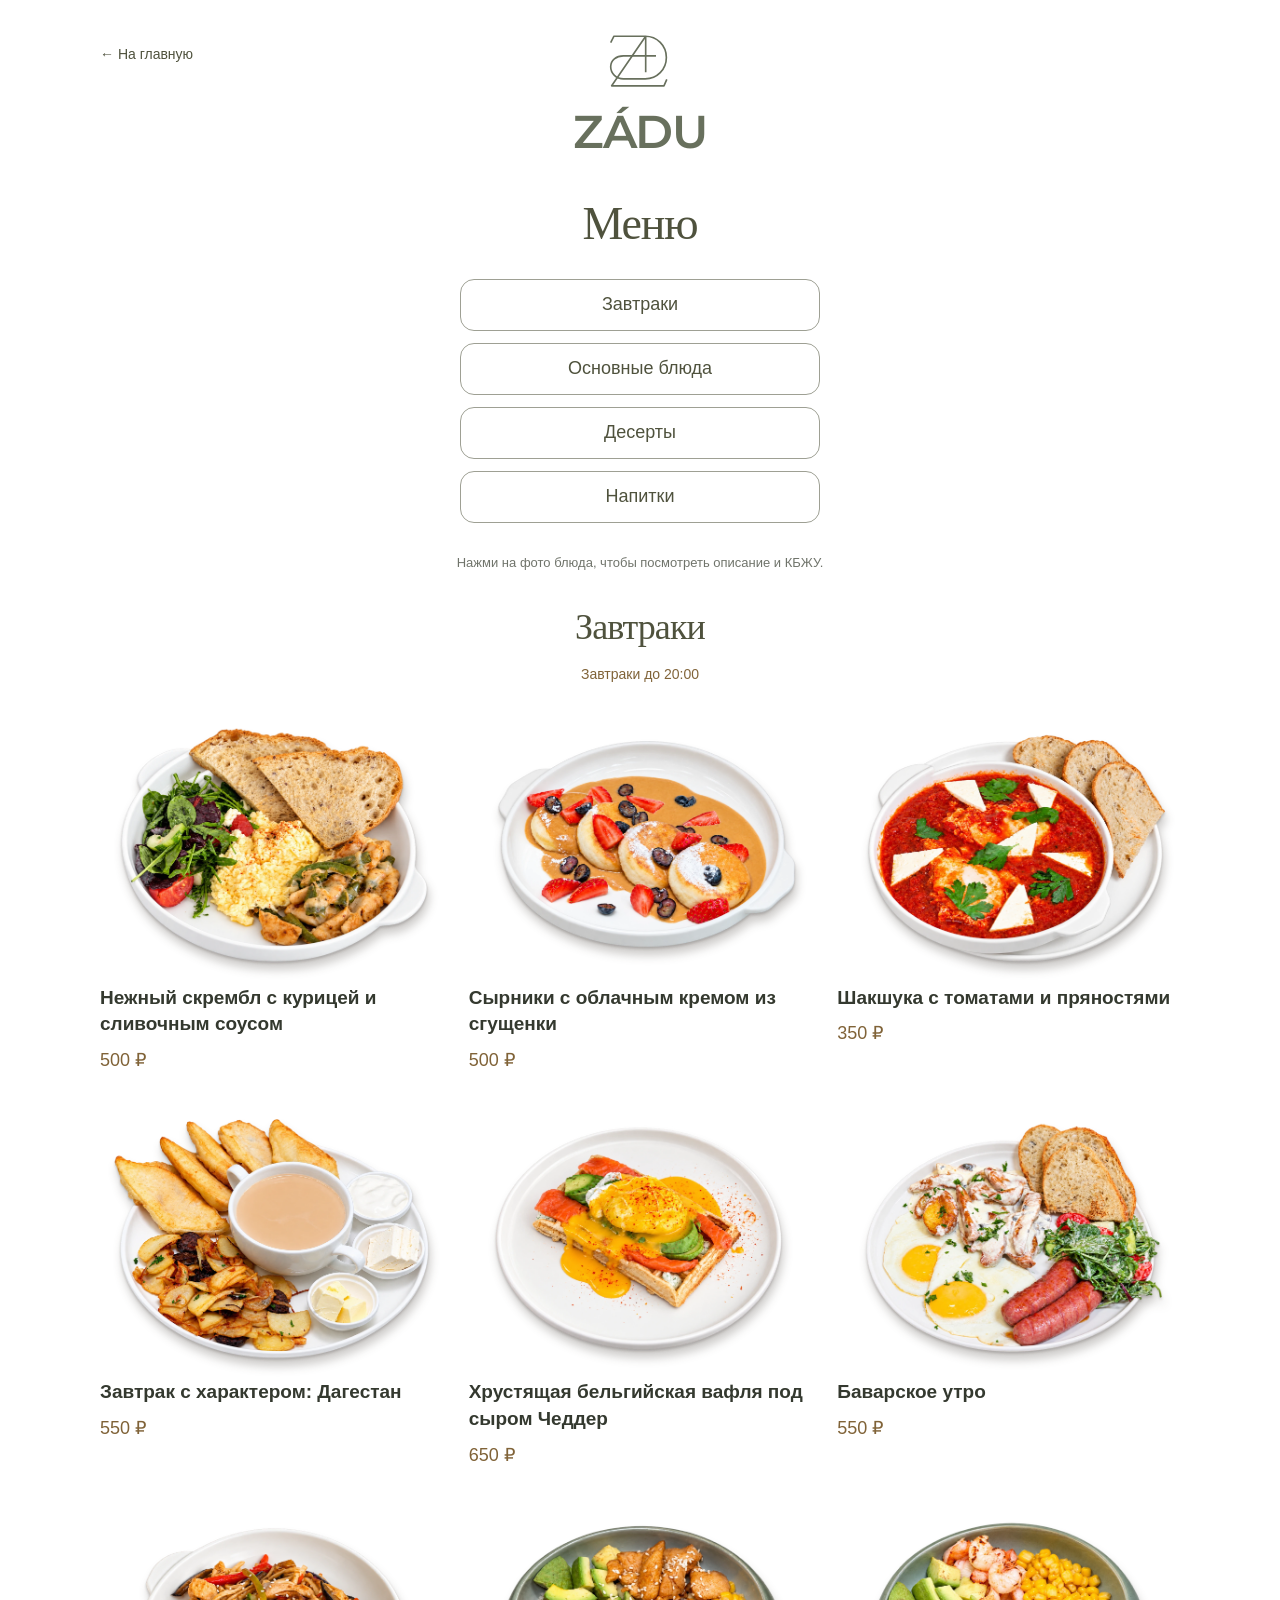
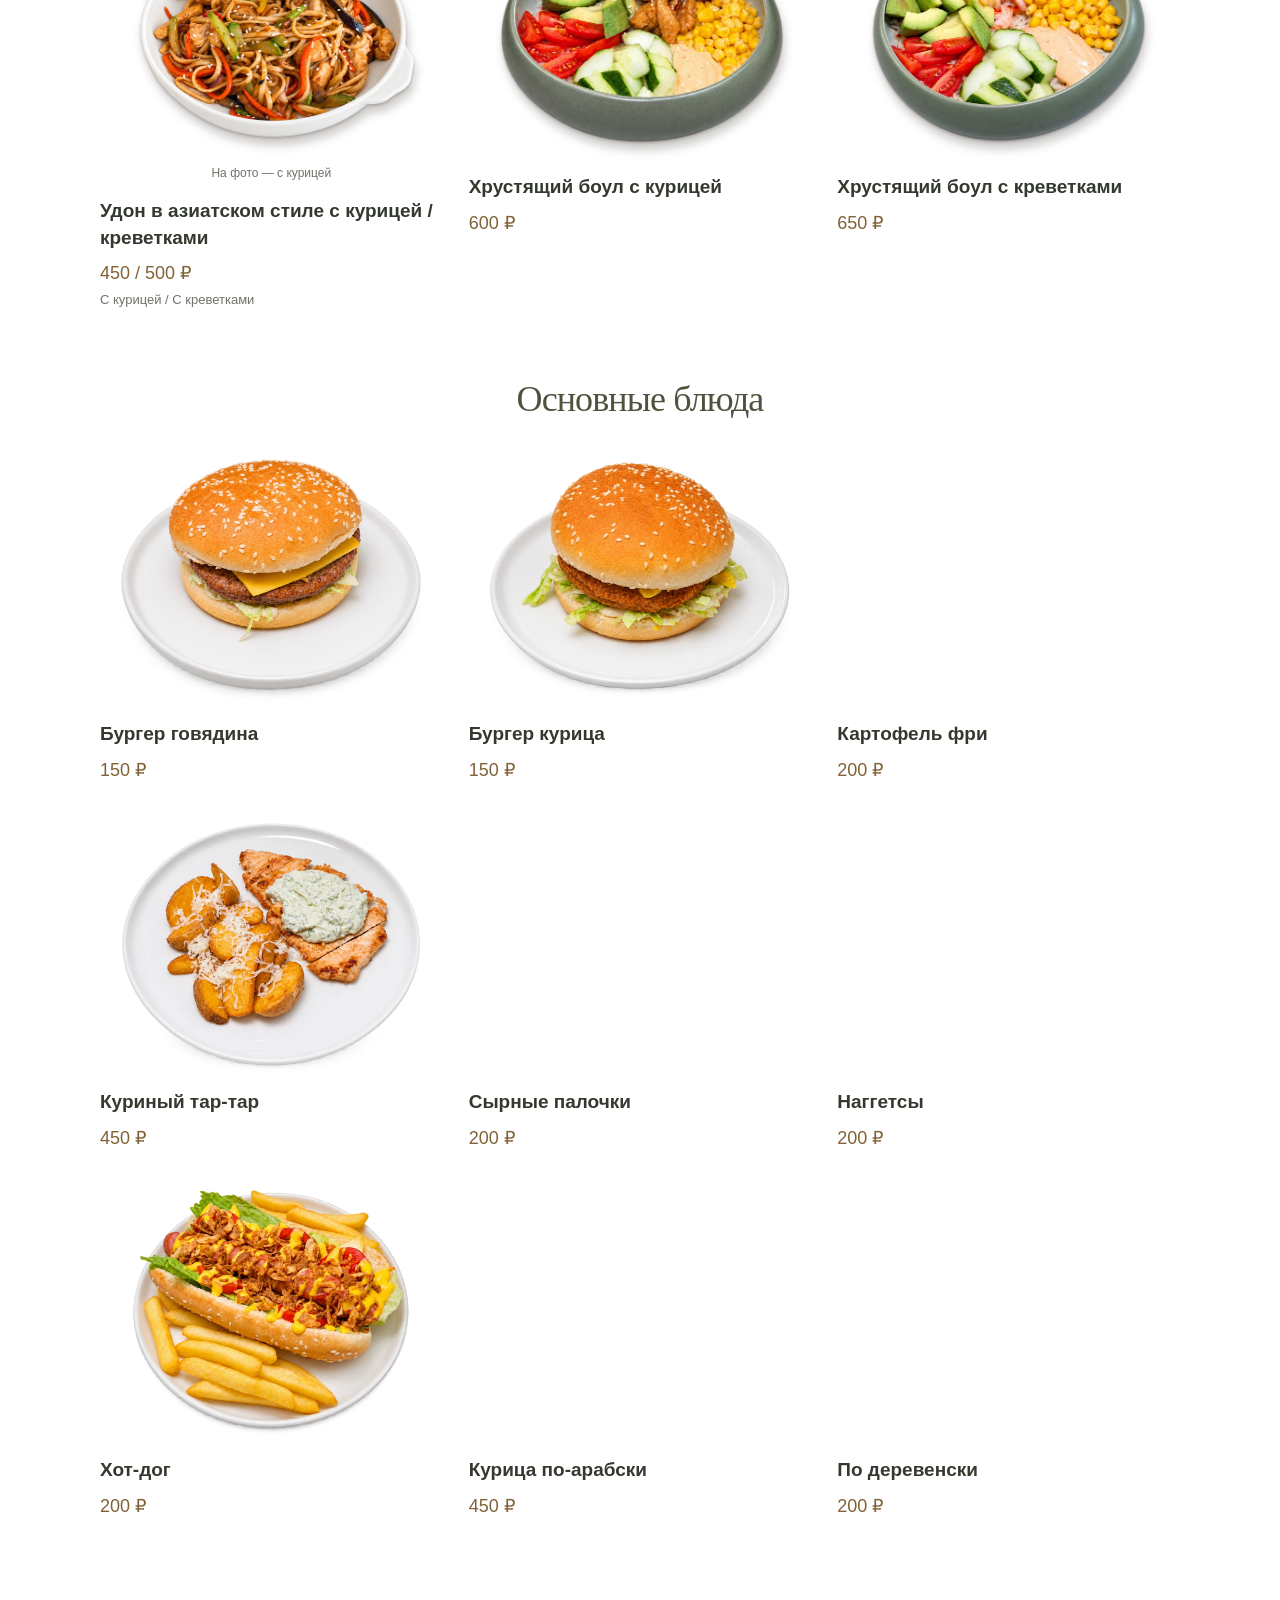
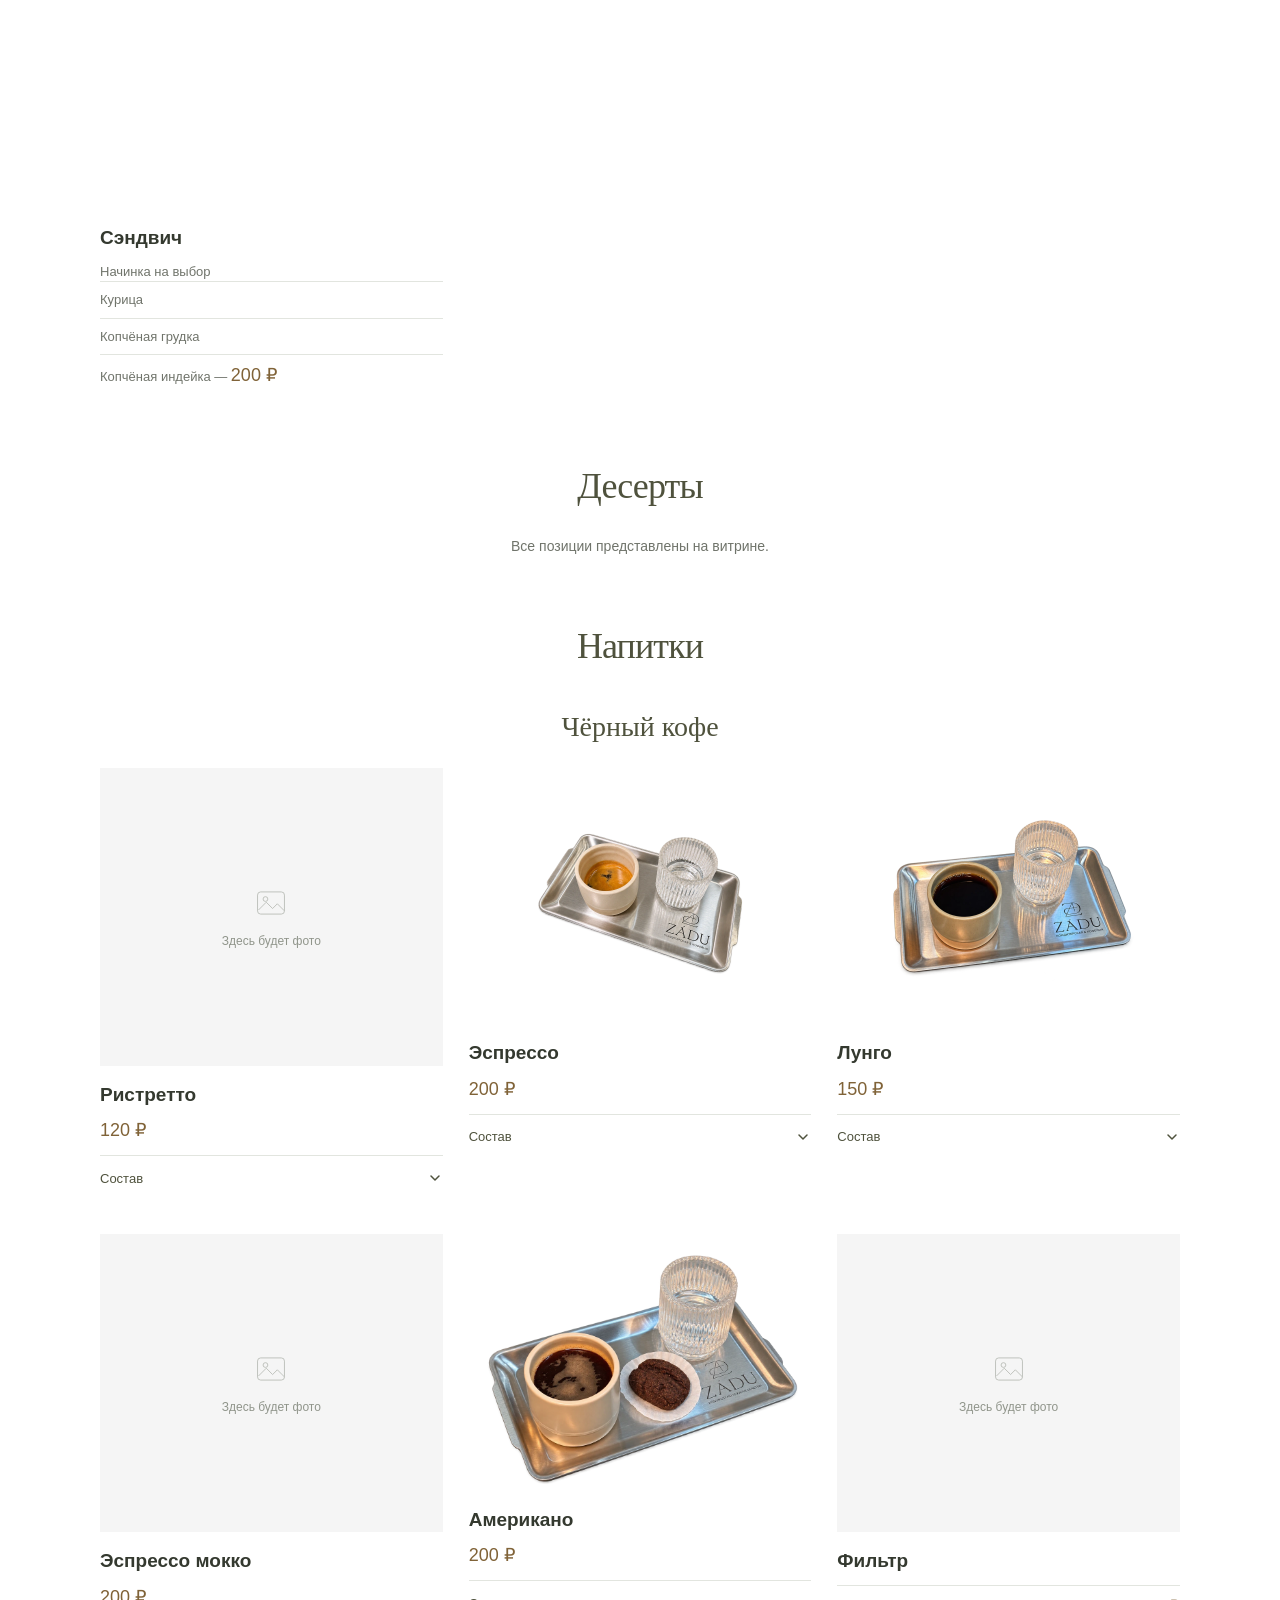
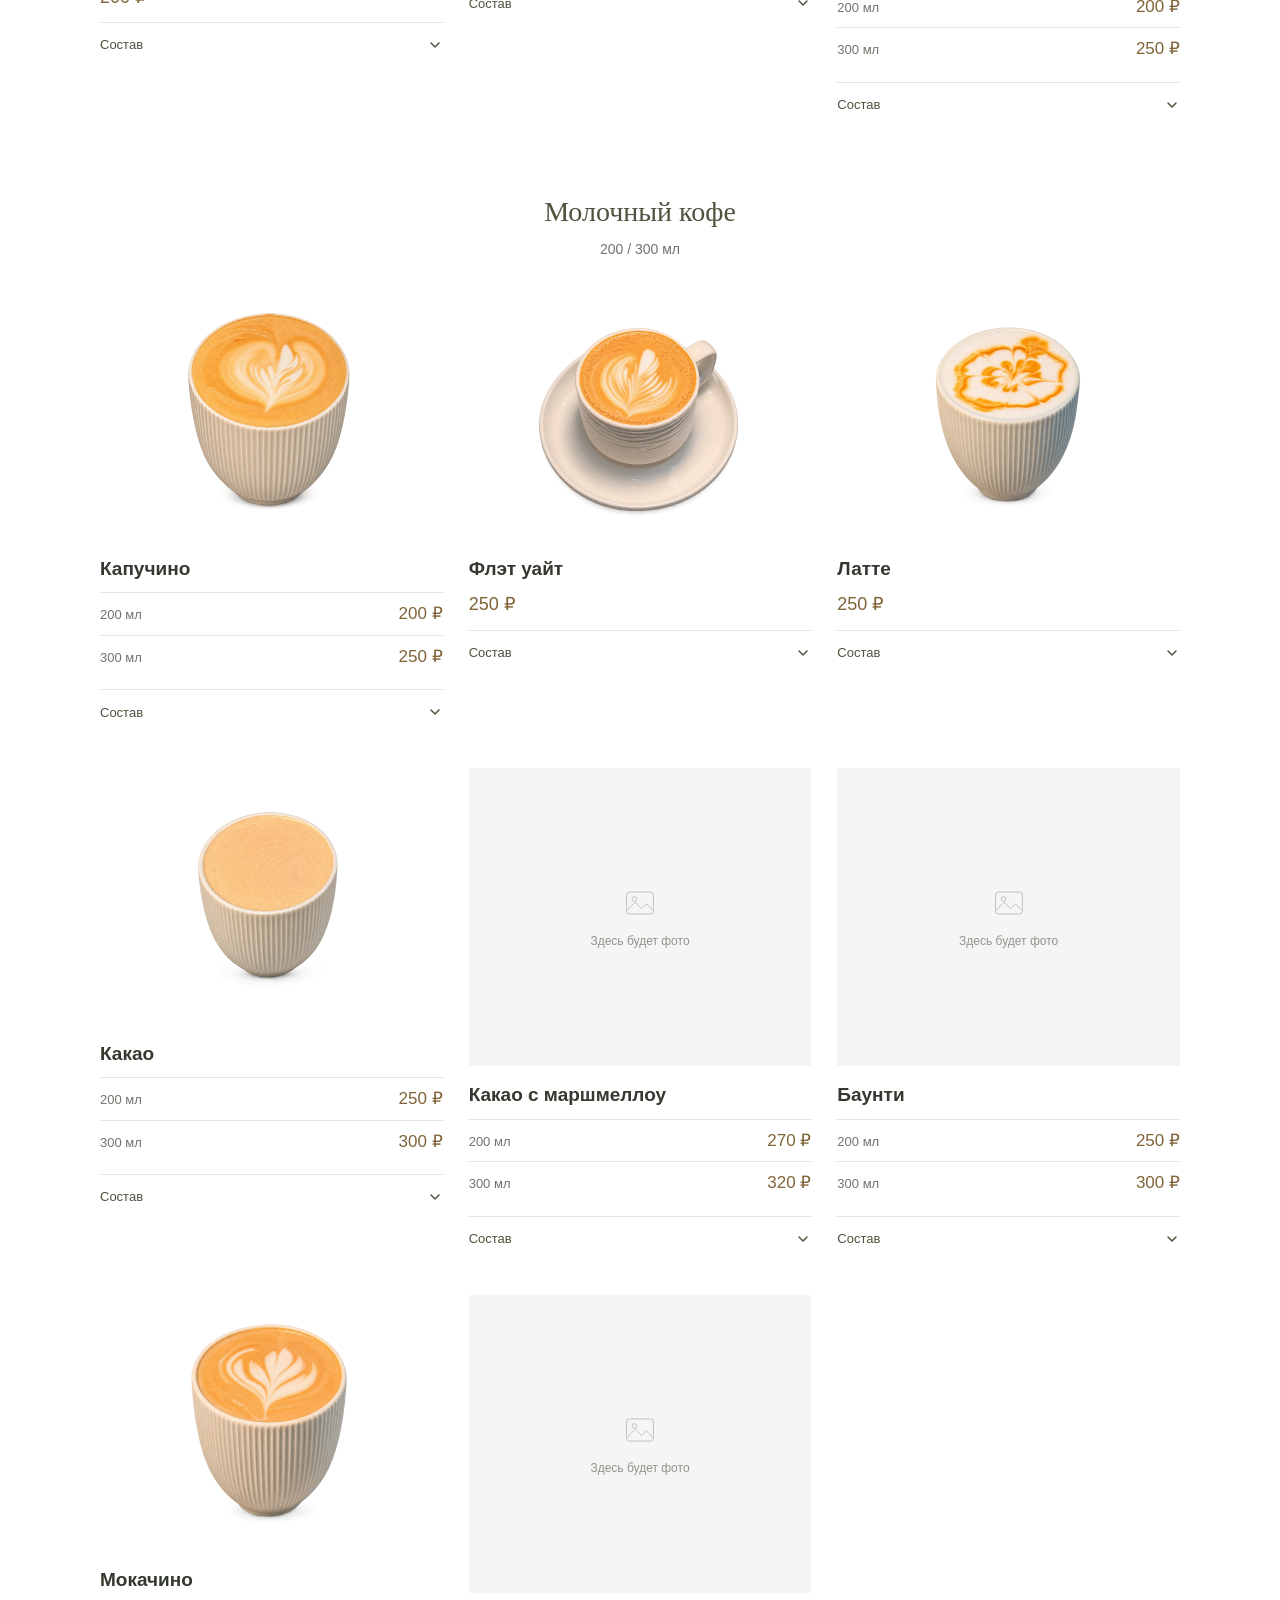
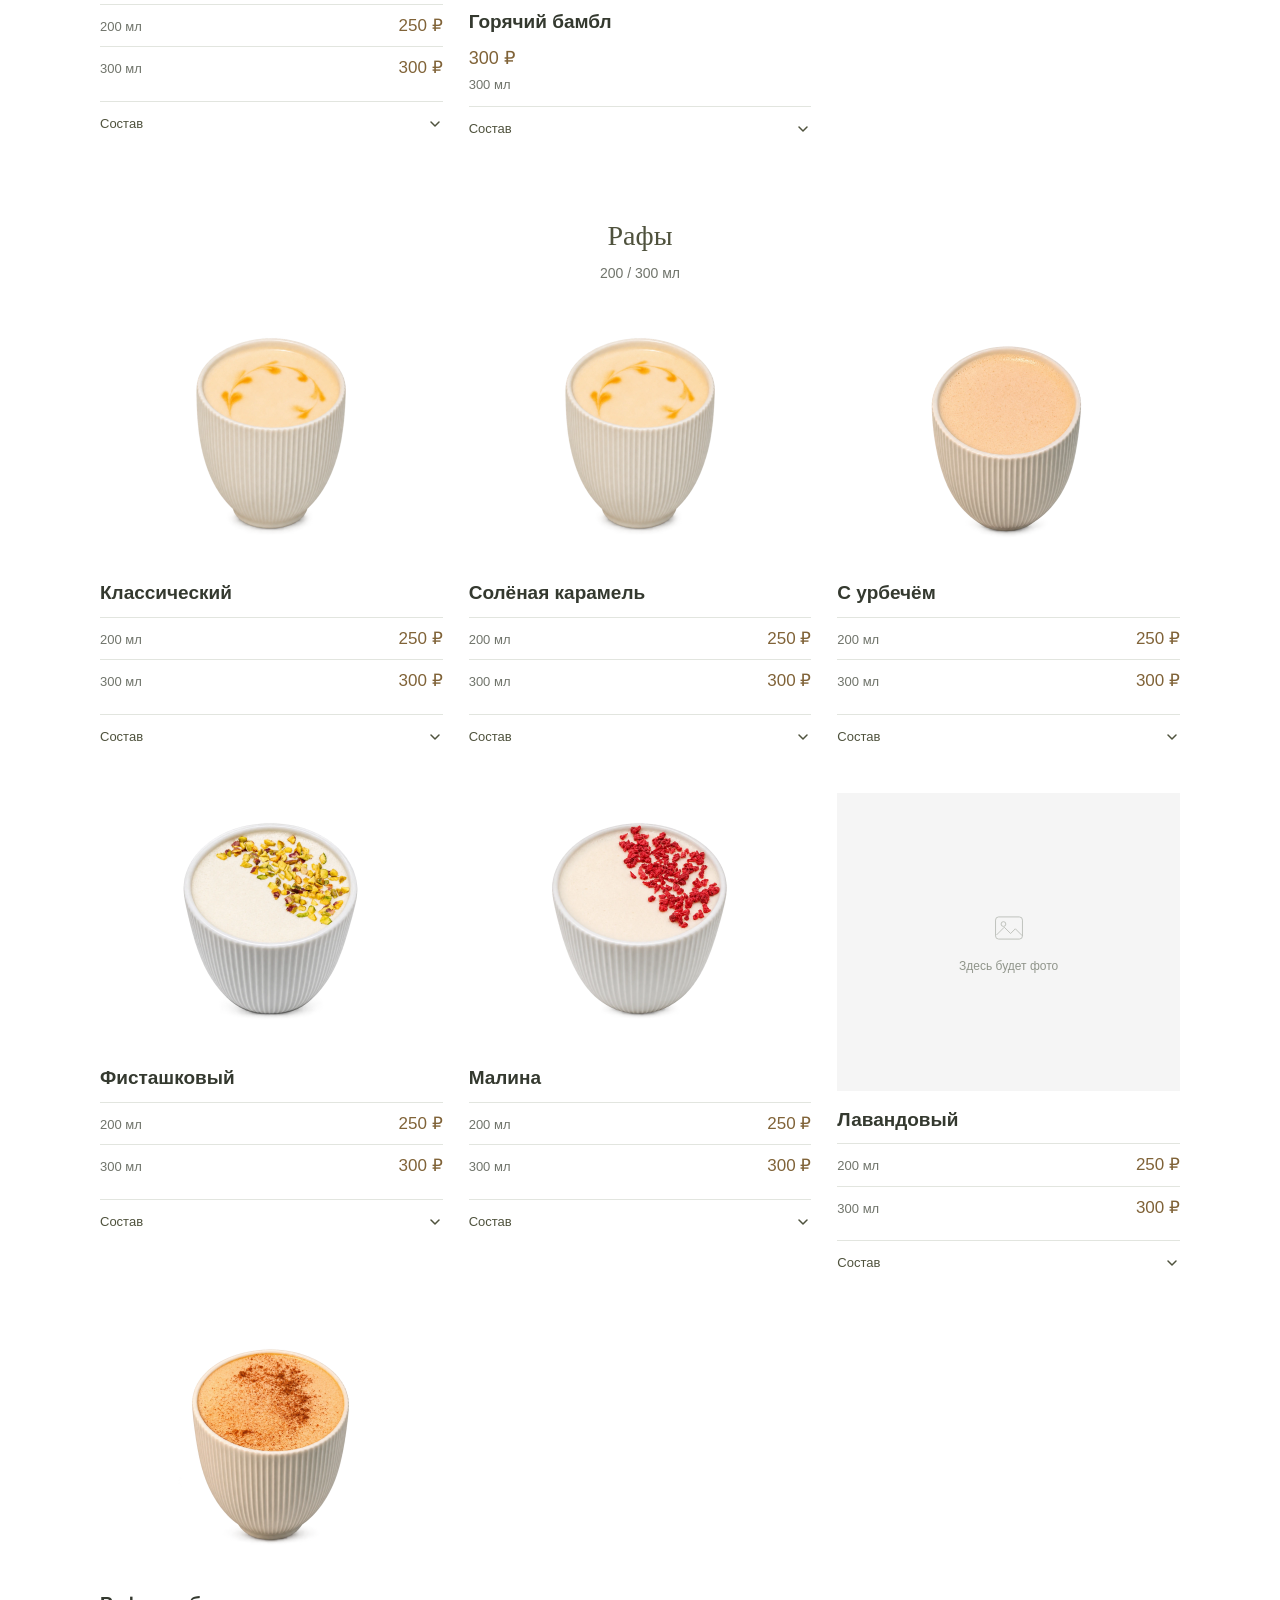
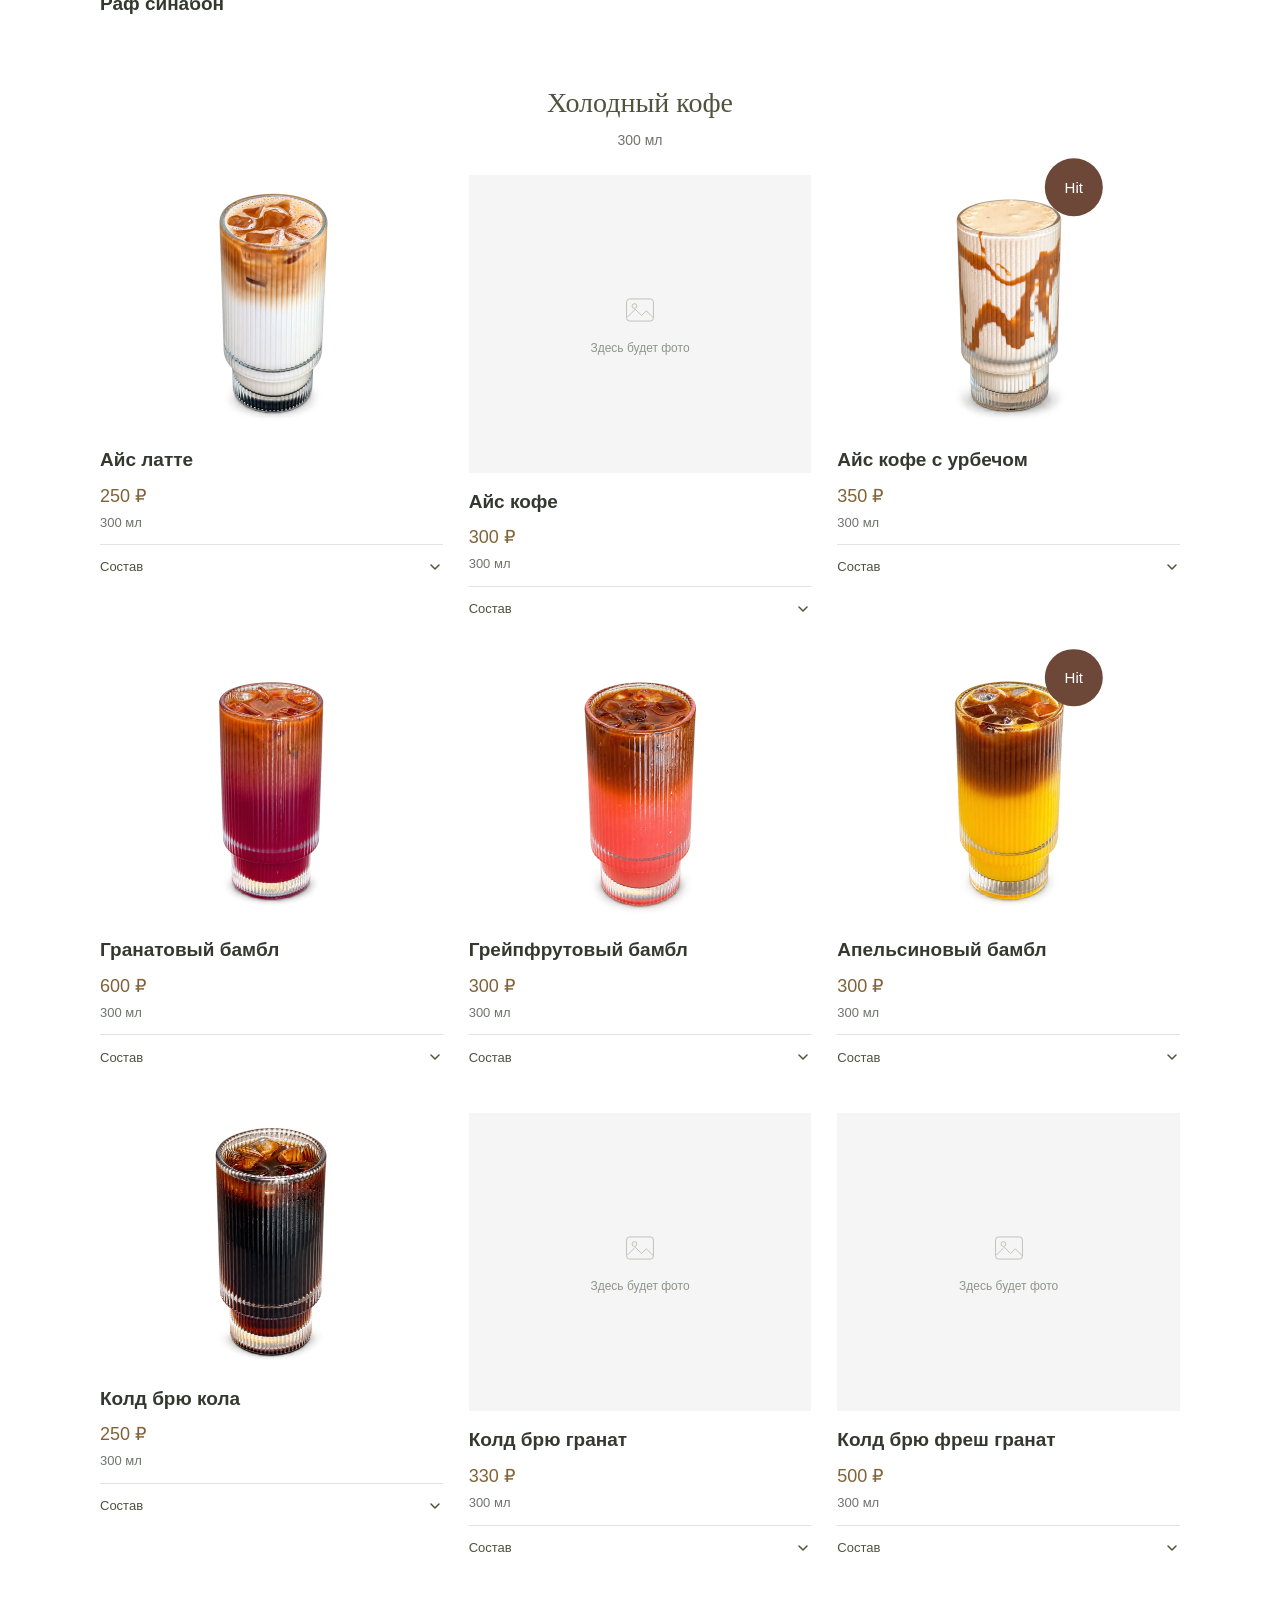
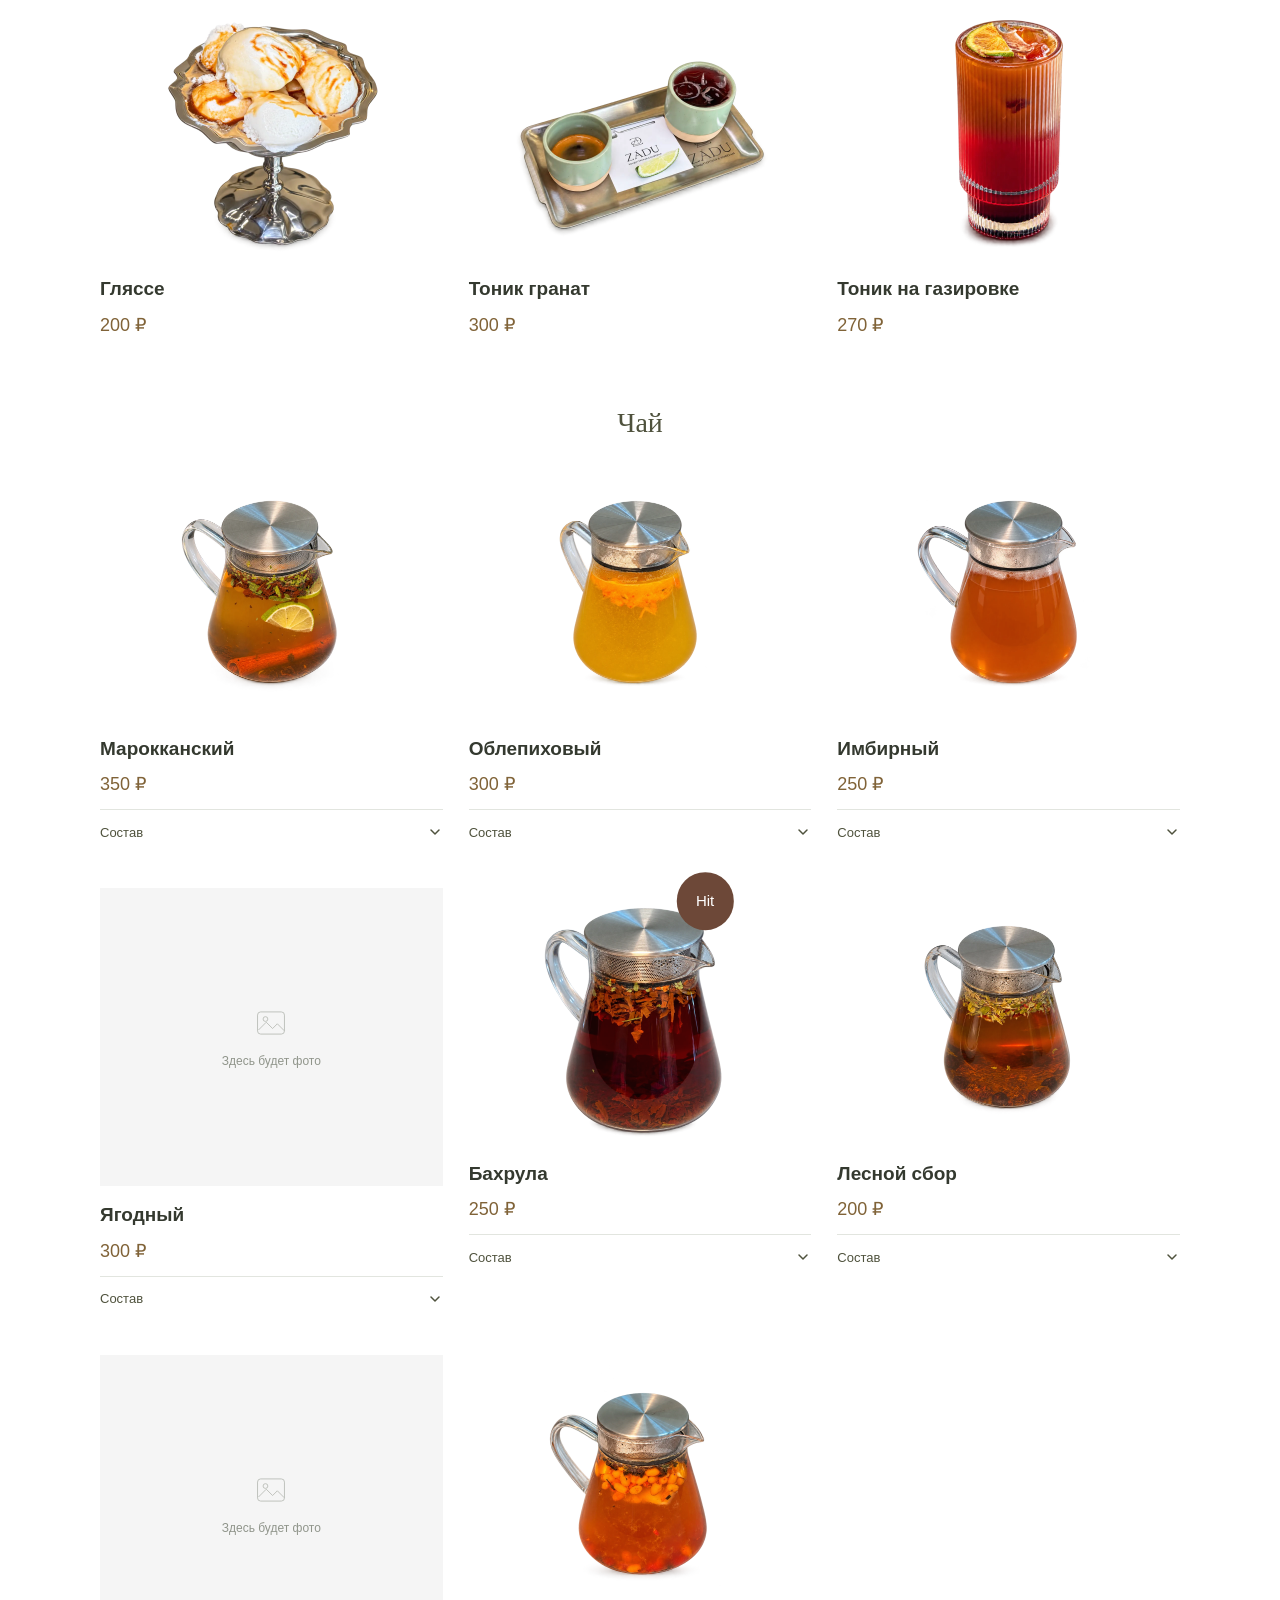
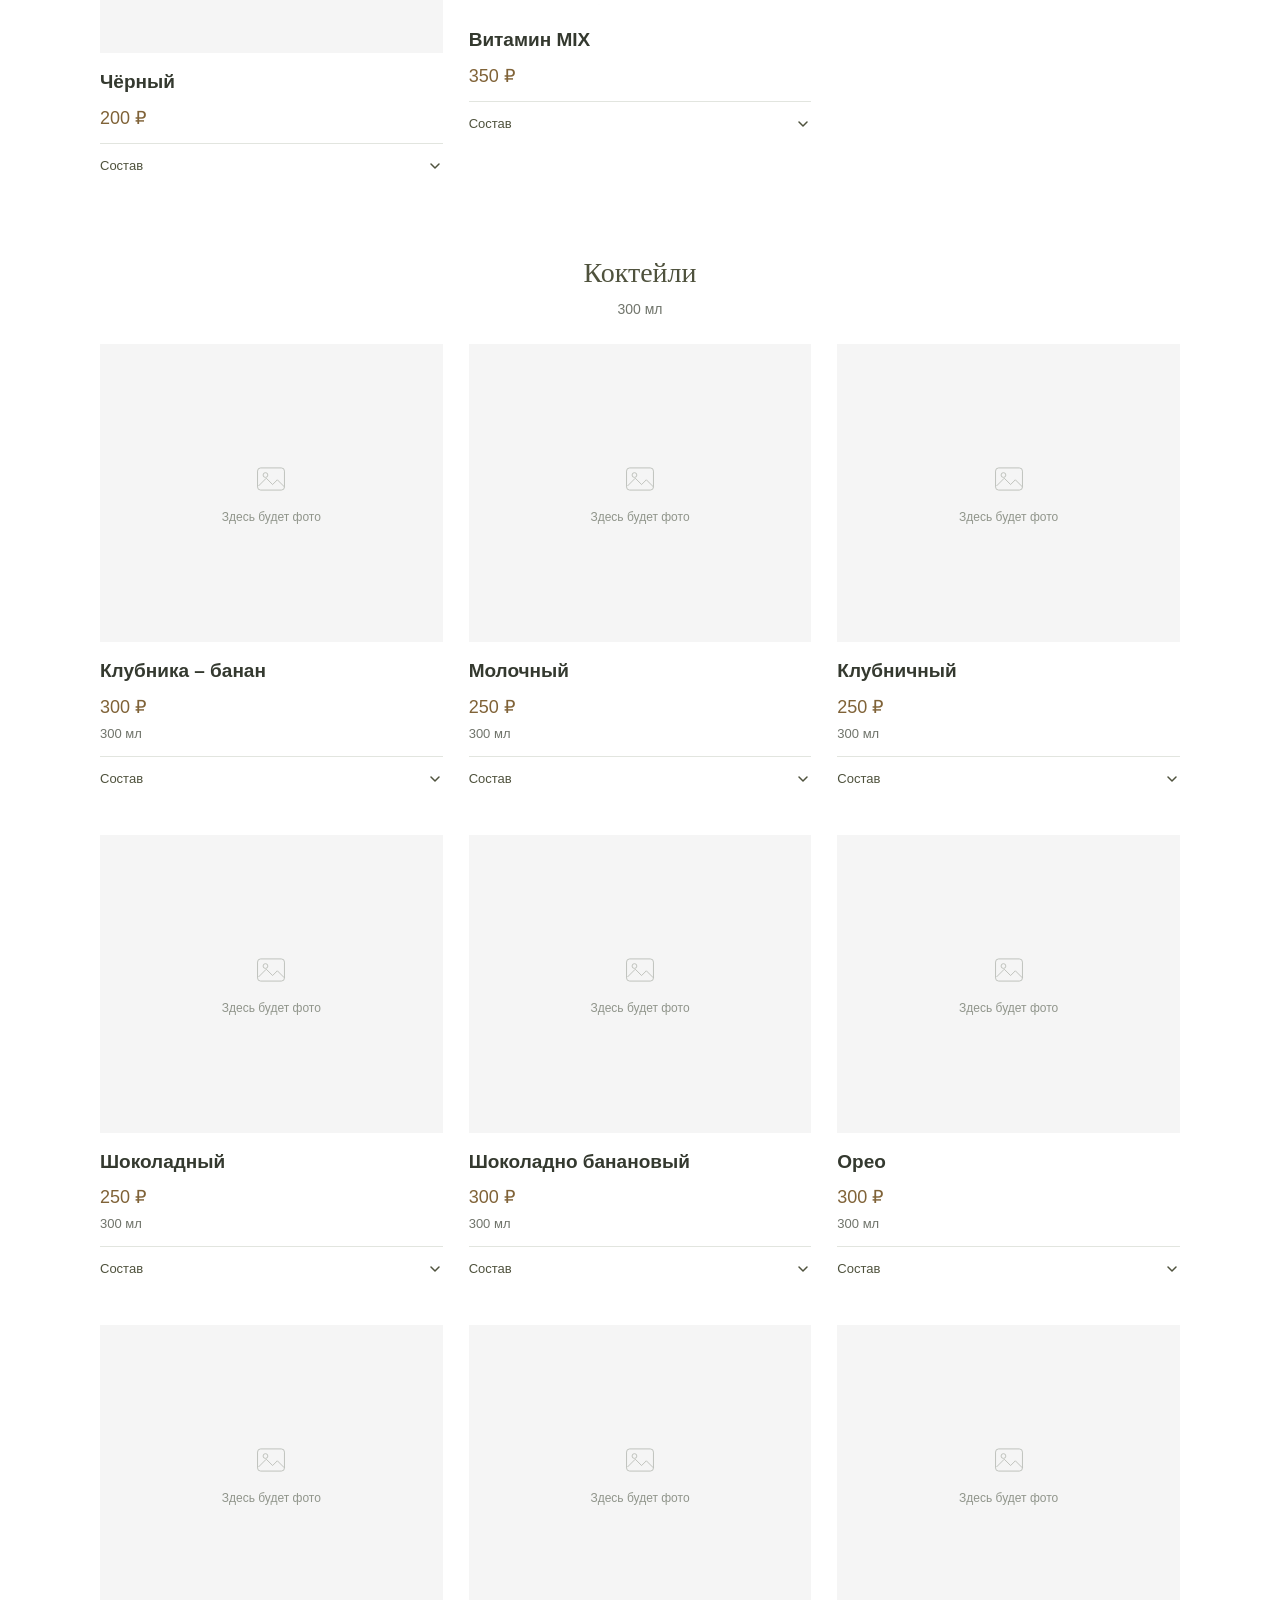
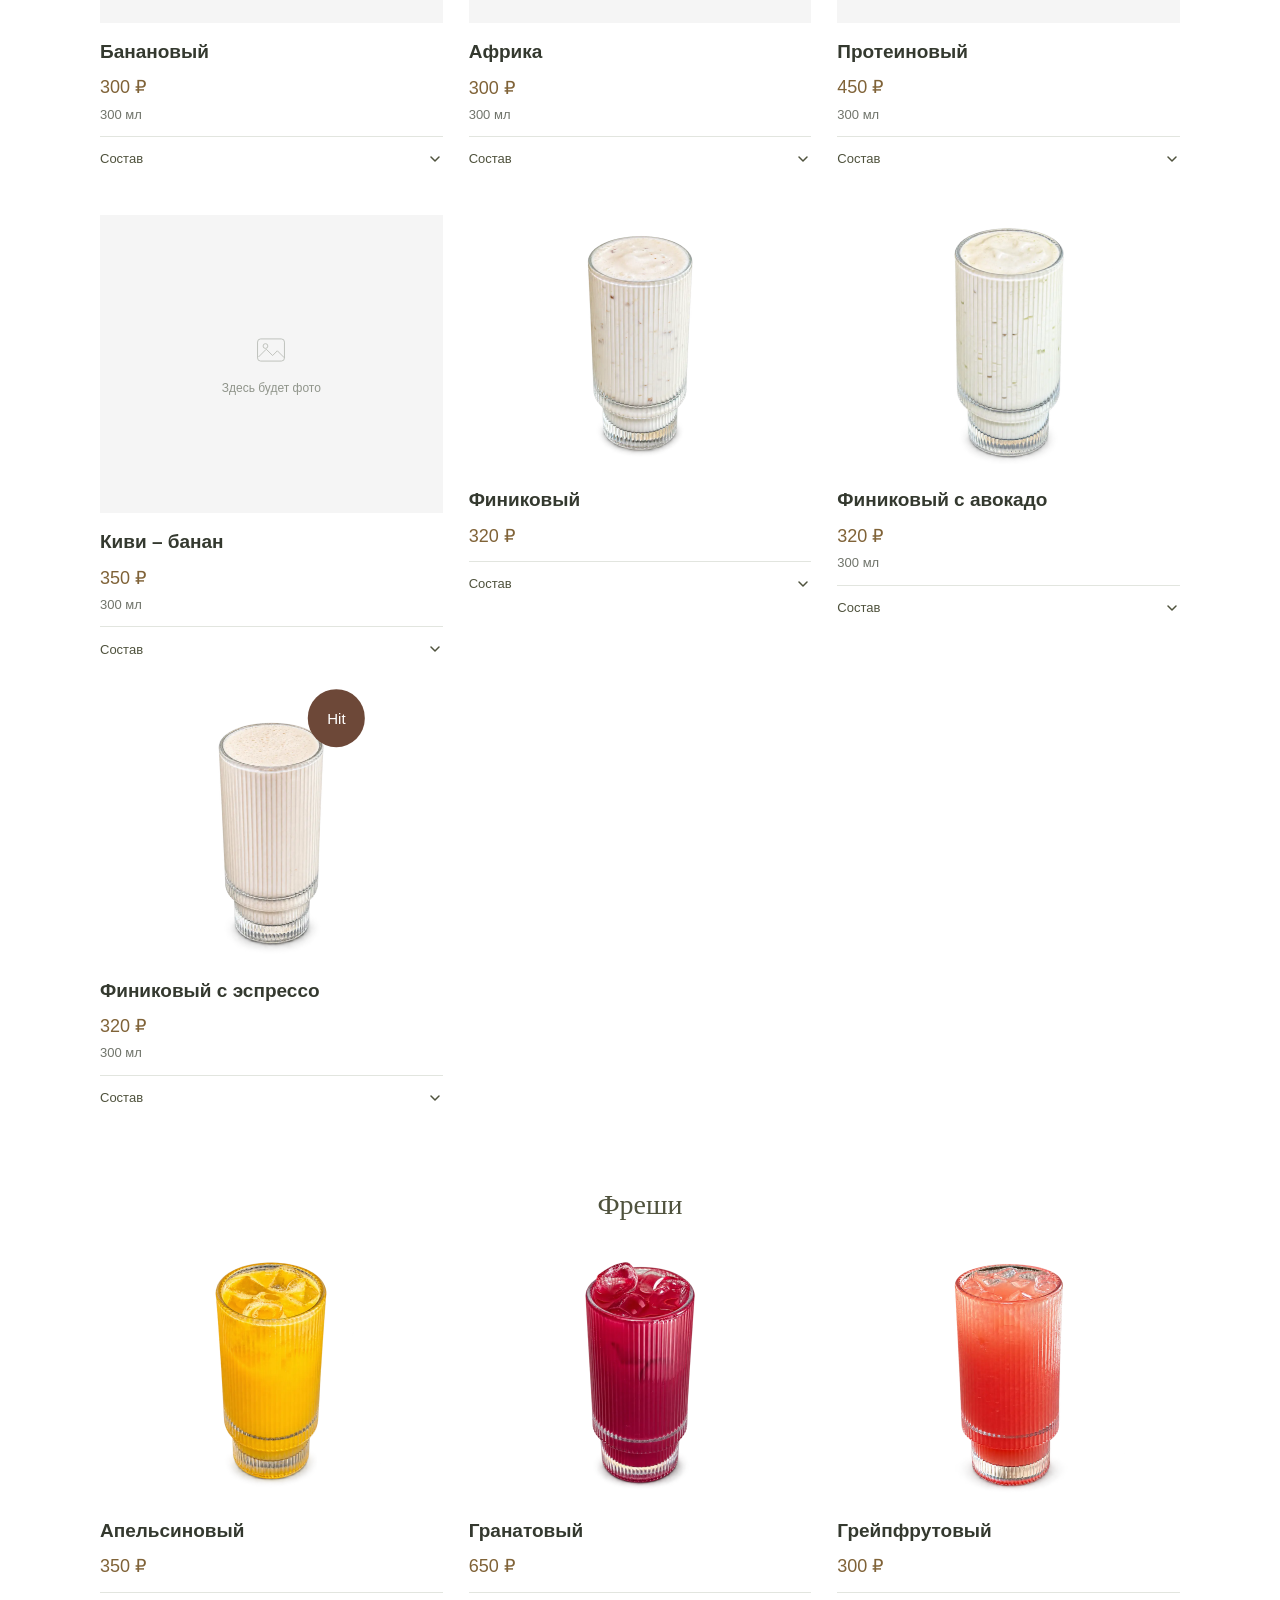
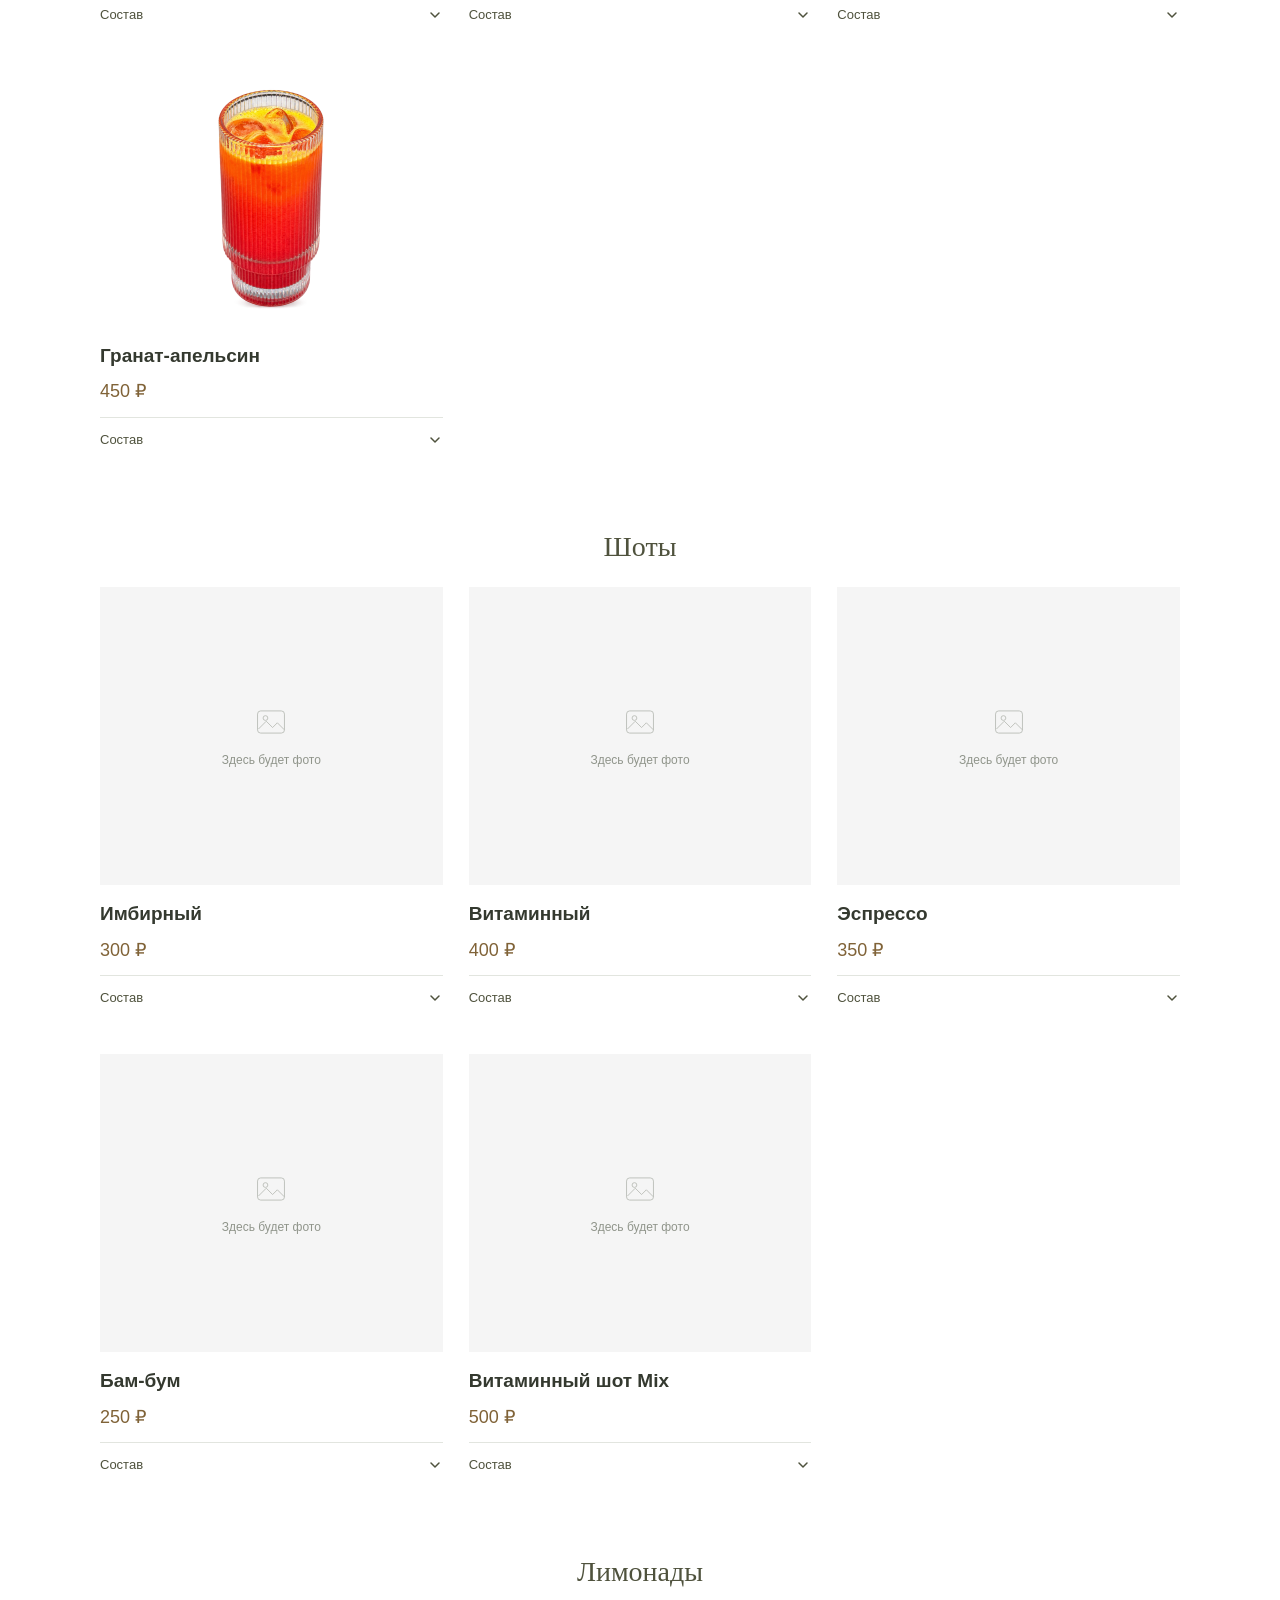
==== commit 6b6e1420: "Указать КБЖУ сэндвича отдельно для трёх начинок" ====
--- a/interior/menu/index.html
+++ b/interior/menu/index.html
@@ -12,7 +12,7 @@
 </head>
 <body class="menu-page">
   <header class="site-header menu-header"><a class="brand-logo" href="../?v=20261014-photo-loading-fix" aria-label="ZÁDU — главная"><img data-brand-logo src="../../assets/brand-mark-crisp-20261015.svg" width="64" height="60" alt="Фирменный знак кофейни ZÁDU" decoding="async"><span class="brand-name">ZÁDU</span></a><a class="back-home" href="../?v=20261014-photo-loading-fix">← На главную</a></header>
-  <main class="menu-layout"><h1>Меню</h1><nav class="menu-group-list" aria-label="Основные разделы меню"><a class="menu-group-card" href="breakfasts/?v=20261014-photo-loading-fix">Завтраки</a><a class="menu-group-card" href="main-dishes/?v=20261123-main-dishes">Основные блюда</a><a class="menu-group-card" href="desserts/?v=20261014-photo-loading-fix">Десерты</a><a class="menu-group-card" href="bar/?v=20261014-photo-loading-fix">Напитки</a></nav><p class="menu-help">Нажми на фото блюда, чтобы посмотреть описание и КБЖУ.</p><section class="menu-category" id="breakfasts" aria-labelledby="heading-breakfasts"><h2 id="heading-breakfasts">Завтраки</h2><p class="breakfast-hours">Завтраки до 20:00</p><div class="item-grid"><article id="dish-1" class="menu-item"><a class="dish-card-link" href="breakfasts/dish-1/?v=20261014-photo-loading-fix" aria-label="Подробнее: Нежный скрембл с курицей и сливочным соусом"><div class="item-photo cutout-dish-photo plate-shadow-preview "><img src="../../assets/dishes/scramble-chicken-transparent-20261015.webp?v=20261014-photo-loading-fix" alt="Нежный скрембл с курицей и сливочным соусом" width="1433" height="1098" loading="eager" decoding="async"></div><div class="item-copy"><div class="item-title"><h3>Нежный скрембл с курицей и сливочным соусом</h3></div><p class="item-price">500 ₽</p></div></a></article><article id="dish-2" class="menu-item"><a class="dish-card-link" href="breakfasts/dish-2/?v=20261014-photo-loading-fix" aria-label="Подробнее: Сырники с облачным кремом из сгущенки"><div class="item-photo cutout-dish-photo plate-shadow-preview "><img src="../../assets/dishes/syrniki-condensed-cream-transparent-20261015.webp?v=20261014-photo-loading-fix" alt="Сырники с облачным кремом из сгущенки" width="1433" height="1098" loading="eager" decoding="async"></div><div class="item-copy"><div class="item-title"><h3>Сырники с облачным кремом из сгущенки</h3></div><p class="item-price">500 ₽</p></div></a></article><article id="dish-3" class="menu-item"><a class="dish-card-link" href="breakfasts/dish-3/?v=20261014-photo-loading-fix" aria-label="Подробнее: Шакшука с томатами и пряностями"><div class="item-photo cutout-dish-photo plate-shadow-preview "><img src="../../assets/dishes/shakshuka-transparent-20261015.webp?v=20261014-photo-loading-fix" alt="Шакшука с томатами и пряностями" width="1433" height="1098" loading="eager" decoding="async"></div><div class="item-copy"><div class="item-title"><h3>Шакшука с томатами и пряностями</h3></div><p class="item-price">350 ₽</p></div></a></article><article id="dish-4" class="menu-item"><a class="dish-card-link" href="breakfasts/dish-4/?v=20261014-photo-loading-fix" aria-label="Подробнее: Завтрак с характером: Дагестан"><div class="item-photo cutout-dish-photo plate-shadow-preview "><img src="../../assets/dishes/dagestan-breakfast-transparent-20261015.webp?v=20261014-photo-loading-fix" alt="Завтрак с характером: Дагестан" width="1433" height="1098" loading="eager" decoding="async"></div><div class="item-copy"><div class="item-title"><h3>Завтрак с характером: Дагестан</h3></div><p class="item-price">550 ₽</p></div></a></article><article id="dish-5" class="menu-item"><a class="dish-card-link" href="breakfasts/dish-5/?v=20261014-photo-loading-fix" aria-label="Подробнее: Хрустящая бельгийская вафля под сыром Чеддер"><div class="item-photo cutout-dish-photo plate-shadow-preview "><img src="../../assets/dishes/belgian-waffle-cheddar-transparent-20261015.webp?v=20261014-photo-loading-fix" alt="Хрустящая бельгийская вафля под сыром Чеддер" width="1433" height="1098" loading="eager" decoding="async"></div><div class="item-copy"><div class="item-title"><h3>Хрустящая бельгийская вафля под сыром Чеддер</h3></div><p class="item-price">650 ₽</p></div></a></article><article id="dish-8" class="menu-item"><a class="dish-card-link" href="breakfasts/dish-8/?v=20261014-photo-loading-fix" aria-label="Подробнее: Баварское утро"><div class="item-photo cutout-dish-photo plate-shadow-preview "><img src="../../assets/dishes/bavarian-breakfast-transparent-20261015.webp?v=20261014-photo-loading-fix" alt="Баварское утро" width="1433" height="1098" loading="eager" decoding="async"></div><div class="item-copy"><div class="item-title"><h3>Баварское утро</h3></div><p class="item-price">550 ₽</p></div></a></article><article id="dish-6" class="menu-item"><a class="dish-card-link" href="breakfasts/dish-6/?v=20261014-photo-loading-fix" aria-label="Подробнее: Удон в азиатском стиле с курицей / креветками"><figure class="dish-photo-figure"><div class="item-photo cutout-dish-photo plate-shadow-preview "><img src="../../assets/dishes/udon-chicken-transparent-20261015.webp?v=20261014-photo-loading-fix" alt="Удон в азиатском стиле с курицей" width="1433" height="1098" loading="eager" decoding="async"></div><figcaption class="dish-photo-caption">На фото — с курицей</figcaption></figure><div class="item-copy"><div class="item-title"><h3>Удон в азиатском стиле с курицей / креветками</h3></div><p class="item-price" aria-label="С курицей: 450 ₽; С креветками: 500 ₽">450 / 500 ₽</p><p class="item-portion">С курицей / С креветками</p></div></a></article><article id="dish-7" class="menu-item"><a class="dish-card-link" href="breakfasts/dish-7/?v=20261014-photo-loading-fix" aria-label="Подробнее: Хрустящий боул с курицей"><div class="item-photo cutout-dish-photo plate-shadow-preview "><img src="../../assets/dishes/bowl-chicken-transparent-20261015.webp?v=20261014-photo-loading-fix" alt="Хрустящий боул с курицей" width="1433" height="1098" loading="eager" decoding="async"></div><div class="item-copy"><div class="item-title"><h3>Хрустящий боул с курицей</h3></div><p class="item-price">600 ₽</p></div></a></article><article id="dish-7-shrimp" class="menu-item"><a class="dish-card-link" href="breakfasts/dish-7-shrimp/?v=20261014-photo-loading-fix" aria-label="Подробнее: Хрустящий боул с креветками"><div class="item-photo cutout-dish-photo plate-shadow-preview "><img src="../../assets/dishes/bowl-shrimp-no-bread-transparent-20261015.webp?v=20261014-photo-loading-fix" alt="Хрустящий боул с креветками" width="1432" height="1098" loading="eager" decoding="async"></div><div class="item-copy"><div class="item-title"><h3>Хрустящий боул с креветками</h3></div><p class="item-price">650 ₽</p></div></a></article></div></section><section class="menu-category" id="main-dishes" aria-labelledby="heading-main-dishes"><h2 id="heading-main-dishes">Основные блюда</h2><div class="item-grid"><article id="beef-burger" class="menu-item"><a class="dish-card-link" href="main-dishes/beef-burger/?v=20261014-photo-loading-fix" aria-label="Подробнее: Бургер говядина"><div class="item-photo cutout-dish-photo "><img src="../../assets/dishes/beef-burger-transparent-20261123.webp?v=20261014-photo-loading-fix" alt="Бургер говядина" width="1144" height="878" loading="eager" decoding="async"></div><div class="item-copy"><div class="item-title"><h3>Бургер говядина</h3></div><p class="item-price">150 ₽</p></div></a></article><article id="chicken-burger" class="menu-item"><a class="dish-card-link" href="main-dishes/chicken-burger/?v=20261014-photo-loading-fix" aria-label="Подробнее: Бургер курица"><div class="item-photo cutout-dish-photo "><img src="../../assets/dishes/chicken-burger-transparent-20261123.webp?v=20261014-photo-loading-fix" alt="Бургер курица" width="1144" height="878" loading="eager" decoding="async"></div><div class="item-copy"><div class="item-title"><h3>Бургер курица</h3></div><p class="item-price">150 ₽</p></div></a></article><article id="fries" class="menu-item"><a class="dish-card-link" href="main-dishes/fries/?v=20261014-photo-loading-fix" aria-label="Подробнее: Картофель фри"><div class="item-photo cutout-dish-photo "><img src="../../assets/dishes/fries-transparent-20261123.webp?v=20261014-photo-loading-fix" alt="Картофель фри" width="1144" height="878" loading="eager" decoding="async"></div><div class="item-copy"><div class="item-title"><h3>Картофель фри</h3></div><p class="item-price">200 ₽</p></div></a></article><article id="chicken-tartar" class="menu-item"><a class="dish-card-link" href="main-dishes/chicken-tartar/?v=20261014-photo-loading-fix" aria-label="Подробнее: Куриный тар-тар"><div class="item-photo cutout-dish-photo "><img src="../../assets/dishes/chicken-tartar-transparent-20261123.webp?v=20261014-photo-loading-fix" alt="Куриный тар-тар" width="1144" height="878" loading="eager" decoding="async"></div><div class="item-copy"><div class="item-title"><h3>Куриный тар-тар</h3></div><p class="item-price">450 ₽</p></div></a></article><article id="cheese-sticks" class="menu-item"><a class="dish-card-link" href="main-dishes/cheese-sticks/?v=20261014-photo-loading-fix" aria-label="Подробнее: Сырные палочки"><div class="item-photo cutout-dish-photo "><img src="../../assets/dishes/cheese-sticks-transparent-20261123.webp?v=20261014-photo-loading-fix" alt="Сырные палочки" width="1144" height="878" loading="eager" decoding="async"></div><div class="item-copy"><div class="item-title"><h3>Сырные палочки</h3></div><p class="item-price">200 ₽</p></div></a></article><article id="nuggets" class="menu-item"><a class="dish-card-link" href="main-dishes/nuggets/?v=20261014-photo-loading-fix" aria-label="Подробнее: Наггетсы"><div class="item-photo cutout-dish-photo "><img src="../../assets/dishes/nuggets-transparent-20261123.webp?v=20261014-photo-loading-fix" alt="Наггетсы" width="1144" height="878" loading="eager" decoding="async"></div><div class="item-copy"><div class="item-title"><h3>Наггетсы</h3></div><p class="item-price">200 ₽</p></div></a></article><article id="hot-dog" class="menu-item"><a class="dish-card-link" href="main-dishes/hot-dog/?v=20261014-photo-loading-fix" aria-label="Подробнее: Хот-дог"><div class="item-photo cutout-dish-photo "><img src="../../assets/dishes/hot-dog-transparent-20261123.webp?v=20261014-photo-loading-fix" alt="Хот-дог" width="1144" height="878" loading="eager" decoding="async"></div><div class="item-copy"><div class="item-title"><h3>Хот-дог</h3></div><p class="item-price">200 ₽</p></div></a></article><article id="arabian-chicken" class="menu-item"><a class="dish-card-link" href="main-dishes/arabian-chicken/?v=20261014-photo-loading-fix" aria-label="Подробнее: Курица по-арабски"><div class="item-photo cutout-dish-photo "><img src="../../assets/dishes/arabian-chicken-transparent-20261123.webp?v=20261014-photo-loading-fix" alt="Курица по-арабски" width="1144" height="878" loading="eager" decoding="async"></div><div class="item-copy"><div class="item-title"><h3>Курица по-арабски</h3></div><p class="item-price">450 ₽</p></div></a></article><article id="potato-wedges" class="menu-item"><a class="dish-card-link" href="main-dishes/potato-wedges/?v=20261014-photo-loading-fix" aria-label="Подробнее: По деревенски"><div class="item-photo cutout-dish-photo "><img src="../../assets/dishes/potato-wedges-transparent-20261123.webp?v=20261014-photo-loading-fix" alt="По деревенски" width="1144" height="878" loading="eager" decoding="async"></div><div class="item-copy"><div class="item-title"><h3>По деревенски</h3></div><p class="item-price">200 ₽</p></div></a></article><article id="sandwich" class="menu-item"><a class="dish-card-link" href="main-dishes/sandwich/?v=20261014-photo-loading-fix" aria-label="Подробнее: Сэндвич"><div class="item-photo cutout-dish-photo "><img src="../../assets/dishes/sandwich-transparent-20261123.webp?v=20261014-photo-loading-fix" alt="Сэндвич" width="1144" height="878" loading="eager" decoding="async"></div><div class="item-copy"><div class="item-title"><h3>Сэндвич</h3></div><div class="variant-list"><p class="item-portion">Начинка на выбор</p><div class="variant-row"><span>Курица</span></div><div class="variant-row"><span>Копчёная грудка</span></div><div class="variant-row"><span>Индейка — <span class="item-price">200 ₽</span></span></div></div></div></a></article></div></section><section class="menu-category" id="desserts" aria-labelledby="heading-desserts"><h2 id="heading-desserts">Десерты</h2><p class="empty-category">Все позиции представлены на витрине.</p></section><section class="drinks-section" id="drinks" aria-labelledby="heading-drinks"><h2 id="heading-drinks">Напитки</h2><section class="menu-category" id="coffee" aria-labelledby="heading-coffee"><h3 id="heading-coffee">Чёрный кофе</h3><div class="item-grid"><article class="menu-item drink-composition-card"><div class="item-photo menu-photo-placeholder " aria-hidden="true"><svg viewBox="0 0 48 48" fill="none"><rect x="7" y="10" width="34" height="28" rx="4"/><circle cx="17" cy="19" r="3"/><path d="m8 33 10-10 8 8 6-6 9 9"/></svg><span>Здесь будет фото</span></div><div class="item-copy"><div class="item-title"><h3>Ристретто</h3></div><p class="item-price">120 ₽</p></div><details class="drink-composition"><summary aria-label="Состав: Ристретто"><span>Состав</span><svg viewBox="0 0 16 16" fill="none" aria-hidden="true"><path d="m4 6 4 4 4-4"/></svg></summary><div class="drink-composition-content"><p><strong>Состав:</strong> более короткая экстракция эспрессо</p></div></details></article><article class="menu-item drink-composition-card"><div class="item-photo cutout-dish-photo "><img src="../../assets/drinks/espresso-tray-transparent-20261123.webp?v=20261014-photo-loading-fix" alt="Эспрессо" width="1024" height="1024" loading="eager" decoding="async"></div><div class="item-copy"><div class="item-title"><h3>Эспрессо</h3></div><p class="item-price">200 ₽</p></div><details class="drink-composition"><summary aria-label="Состав: Эспрессо"><span>Состав</span><svg viewBox="0 0 16 16" fill="none" aria-hidden="true"><path d="m4 6 4 4 4-4"/></svg></summary><div class="drink-composition-content"><p><strong>Состав:</strong> 100% свежеобжаренный кофе, вода</p></div></details></article><article class="menu-item drink-composition-card"><div class="item-photo cutout-dish-photo "><img src="../../assets/drinks/lungo-zadu-transparent-20261122.webp?v=20261123-lungo-transparent" alt="Лунго" width="1024" height="1024" loading="eager" fetchpriority="high" decoding="async"></div><div class="item-copy"><div class="item-title"><h3>Лунго</h3></div><p class="item-price">150 ₽</p></div><details class="drink-composition"><summary aria-label="Состав: Лунго"><span>Состав</span><svg viewBox="0 0 16 16" fill="none" aria-hidden="true"><path d="m4 6 4 4 4-4"/></svg></summary><div class="drink-composition-content"><p><strong>Состав:</strong> молотый кофе, вода</p></div></details></article><article class="menu-item drink-composition-card"><div class="item-photo menu-photo-placeholder " aria-hidden="true"><svg viewBox="0 0 48 48" fill="none"><rect x="7" y="10" width="34" height="28" rx="4"/><circle cx="17" cy="19" r="3"/><path d="m8 33 10-10 8 8 6-6 9 9"/></svg><span>Здесь будет фото</span></div><div class="item-copy"><div class="item-title"><h3>Эспрессо мокко</h3></div><p class="item-price">200 ₽</p></div><details class="drink-composition"><summary aria-label="Состав: Эспрессо мокко"><span>Состав</span><svg viewBox="0 0 16 16" fill="none" aria-hidden="true"><path d="m4 6 4 4 4-4"/></svg></summary><div class="drink-composition-content"><p><strong>Состав:</strong> эспрессо, шоколад Callebaut</p></div></details></article><article class="menu-item drink-composition-card"><div class="item-photo cutout-dish-photo "><img src="../../assets/drinks/americano-zadu-transparent-20261123.webp?v=20261123-americano-transparent" alt="Американо" width="1000" height="750" loading="eager" decoding="async"></div><div class="item-copy"><div class="item-title"><h3>Американо</h3></div><p class="item-price">200 ₽</p></div><details class="drink-composition"><summary aria-label="Состав: Американо"><span>Состав</span><svg viewBox="0 0 16 16" fill="none" aria-hidden="true"><path d="m4 6 4 4 4-4"/></svg></summary><div class="drink-composition-content"><p><strong>Состав:</strong> двойное эспрессо, вода</p></div></details></article><article class="menu-item drink-composition-card"><div class="item-photo menu-photo-placeholder " aria-hidden="true"><svg viewBox="0 0 48 48" fill="none"><rect x="7" y="10" width="34" height="28" rx="4"/><circle cx="17" cy="19" r="3"/><path d="m8 33 10-10 8 8 6-6 9 9"/></svg><span>Здесь будет фото</span></div><div class="item-copy"><div class="item-title"><h3>Фильтр</h3></div><div class="variant-list"><div class="variant-row"><span>200 мл</span><strong>200 ₽</strong></div><div class="variant-row"><span>300 мл</span><strong>250 ₽</strong></div></div></div><details class="drink-composition"><summary aria-label="Состав: Фильтр"><span>Состав</span><svg viewBox="0 0 16 16" fill="none" aria-hidden="true"><path d="m4 6 4 4 4-4"/></svg></summary><div class="drink-composition-content"><p><strong>Состав:</strong> молотый кофе, горячая вода</p></div></details></article></div></section><section class="menu-category" id="milk-coffee" aria-labelledby="heading-milk-coffee"><h3 id="heading-milk-coffee">Молочный кофе</h3><p class="category-note">200 / 300 мл</p><div class="item-grid"><article class="menu-item drink-composition-card"><div class="item-photo cutout-dish-photo "><img src="../../assets/drinks/cappuccino-zadu-transparent-20261123.webp?v=20261123-cappuccino-transparent" alt="Капучино" width="1024" height="1024" loading="eager" decoding="async"></div><div class="item-copy"><div class="item-title"><h3>Капучино</h3></div><div class="variant-list"><div class="variant-row"><span>200 мл</span><strong>200 ₽</strong></div><div class="variant-row"><span>300 мл</span><strong>250 ₽</strong></div></div></div><details class="drink-composition"><summary aria-label="Состав: Капучино"><span>Состав</span><svg viewBox="0 0 16 16" fill="none" aria-hidden="true"><path d="m4 6 4 4 4-4"/></svg></summary><div class="drink-composition-content"><p><strong>Состав:</strong> эспрессо, молоко</p><p class="drink-composition-note">При желании можно заменить на альтернативное молоко.</p></div></details></article><article class="menu-item drink-composition-card"><div class="item-photo cutout-dish-photo "><img src="../../assets/drinks/flat-white-zadu-transparent-20261123.webp?v=20261123-flat-white-transparent" alt="Флэт уайт" width="1024" height="1024" loading="eager" decoding="async"></div><div class="item-copy"><div class="item-title"><h3>Флэт уайт</h3></div><p class="item-price">250 ₽</p></div><details class="drink-composition"><summary aria-label="Состав: Флэт уайт"><span>Состав</span><svg viewBox="0 0 16 16" fill="none" aria-hidden="true"><path d="m4 6 4 4 4-4"/></svg></summary><div class="drink-composition-content"><p><strong>Состав:</strong> двойное эспрессо, молоко</p><p class="drink-composition-note">При желании можно заменить на альтернативное молоко.</p></div></details></article><article class="menu-item drink-composition-card"><div class="item-photo cutout-dish-photo "><img src="../../assets/drinks/latte-zadu-transparent-20261123.webp?v=20261123-latte-transparent" alt="Латте" width="1024" height="1024" loading="eager" fetchpriority="high" decoding="async"></div><div class="item-copy"><div class="item-title"><h3>Латте</h3></div><p class="item-price">250 ₽</p></div><details class="drink-composition"><summary aria-label="Состав: Латте"><span>Состав</span><svg viewBox="0 0 16 16" fill="none" aria-hidden="true"><path d="m4 6 4 4 4-4"/></svg></summary><div class="drink-composition-content"><p><strong>Состав:</strong> эспрессо, молоко</p><p class="drink-composition-note">При желании можно заменить на альтернативное молоко.</p></div></details></article><article class="menu-item drink-composition-card"><div class="item-photo cutout-dish-photo "><img src="../../assets/drinks/cocoa-zadu-transparent-20261123.webp?v=20261123-cocoa-transparent" alt="Какао" width="1024" height="1024" loading="eager" fetchpriority="high" decoding="async"></div><div class="item-copy"><div class="item-title"><h3>Какао</h3></div><div class="variant-list"><div class="variant-row"><span>200 мл</span><strong>250 ₽</strong></div><div class="variant-row"><span>300 мл</span><strong>300 ₽</strong></div></div></div><details class="drink-composition"><summary aria-label="Состав: Какао"><span>Состав</span><svg viewBox="0 0 16 16" fill="none" aria-hidden="true"><path d="m4 6 4 4 4-4"/></svg></summary><div class="drink-composition-content"><p><strong>Состав:</strong> молоко, какао-порошок или натуральный шоколад — на выбор.</p></div></details></article><article class="menu-item drink-composition-card"><div class="item-photo menu-photo-placeholder " aria-hidden="true"><svg viewBox="0 0 48 48" fill="none"><rect x="7" y="10" width="34" height="28" rx="4"/><circle cx="17" cy="19" r="3"/><path d="m8 33 10-10 8 8 6-6 9 9"/></svg><span>Здесь будет фото</span></div><div class="item-copy"><div class="item-title"><h3>Какао с маршмеллоу</h3></div><div class="variant-list"><div class="variant-row"><span>200 мл</span><strong>270 ₽</strong></div><div class="variant-row"><span>300 мл</span><strong>320 ₽</strong></div></div></div><details class="drink-composition"><summary aria-label="Состав: Какао с маршмеллоу"><span>Состав</span><svg viewBox="0 0 16 16" fill="none" aria-hidden="true"><path d="m4 6 4 4 4-4"/></svg></summary><div class="drink-composition-content"><p><strong>Состав:</strong> молоко, какао-порошок или натуральный шоколад — на выбор. Добавки: маршмеллоу.</p></div></details></article><article class="menu-item drink-composition-card"><div class="item-photo menu-photo-placeholder " aria-hidden="true"><svg viewBox="0 0 48 48" fill="none"><rect x="7" y="10" width="34" height="28" rx="4"/><circle cx="17" cy="19" r="3"/><path d="m8 33 10-10 8 8 6-6 9 9"/></svg><span>Здесь будет фото</span></div><div class="item-copy"><div class="item-title"><h3>Баунти</h3></div><div class="variant-list"><div class="variant-row"><span>200 мл</span><strong>250 ₽</strong></div><div class="variant-row"><span>300 мл</span><strong>300 ₽</strong></div></div></div><details class="drink-composition"><summary aria-label="Состав: Баунти"><span>Состав</span><svg viewBox="0 0 16 16" fill="none" aria-hidden="true"><path d="m4 6 4 4 4-4"/></svg></summary><div class="drink-composition-content"><p><strong>Состав:</strong> эспрессо, молоко, шоколад Callebaut, кокосовый сироп</p></div></details></article><article class="menu-item drink-composition-card"><div class="item-photo cutout-dish-photo "><img src="../../assets/drinks/mochaccino-zadu-transparent-20261123.webp?v=20261014-photo-loading-fix" alt="Мокачино" width="1024" height="1024" loading="eager" decoding="async"></div><div class="item-copy"><div class="item-title"><h3>Мокачино</h3></div><div class="variant-list"><div class="variant-row"><span>200 мл</span><strong>250 ₽</strong></div><div class="variant-row"><span>300 мл</span><strong>300 ₽</strong></div></div></div><details class="drink-composition"><summary aria-label="Состав: Мокачино"><span>Состав</span><svg viewBox="0 0 16 16" fill="none" aria-hidden="true"><path d="m4 6 4 4 4-4"/></svg></summary><div class="drink-composition-content"><p><strong>Состав:</strong> эспрессо, молоко, шоколад Callebaut, сироп</p></div></details></article><article class="menu-item drink-composition-card"><div class="item-photo menu-photo-placeholder " aria-hidden="true"><svg viewBox="0 0 48 48" fill="none"><rect x="7" y="10" width="34" height="28" rx="4"/><circle cx="17" cy="19" r="3"/><path d="m8 33 10-10 8 8 6-6 9 9"/></svg><span>Здесь будет фото</span></div><div class="item-copy"><div class="item-title"><h3>Горячий бамбл</h3></div><p class="item-price">300 ₽</p><p class="item-portion">300 мл</p></div><details class="drink-composition"><summary aria-label="Состав: Горячий бамбл"><span>Состав</span><svg viewBox="0 0 16 16" fill="none" aria-hidden="true"><path d="m4 6 4 4 4-4"/></svg></summary><div class="drink-composition-content"><p><strong>Состав:</strong> эспрессо, апельсиновый сок. Сироп — на выбор.</p></div></details></article></div></section><section class="menu-category" id="raf" aria-labelledby="heading-raf"><h3 id="heading-raf">Рафы</h3><p class="category-note">200 / 300 мл</p><div class="item-grid"><article class="menu-item drink-composition-card"><div class="item-photo cutout-dish-photo "><img src="../../assets/drinks/raf-classic-transparent-20261123.webp?v=20261014-photo-loading-fix" alt="Раф Классический" width="1024" height="1024" loading="eager" decoding="async"></div><div class="item-copy"><div class="item-title"><h3>Классический</h3></div><div class="variant-list"><div class="variant-row"><span>200 мл</span><strong>250 ₽</strong></div><div class="variant-row"><span>300 мл</span><strong>300 ₽</strong></div></div></div><details class="drink-composition"><summary aria-label="Состав: Классический"><span>Состав</span><svg viewBox="0 0 16 16" fill="none" aria-hidden="true"><path d="m4 6 4 4 4-4"/></svg></summary><div class="drink-composition-content"><p><strong>Состав:</strong> эспрессо, сливки</p></div></details></article><article class="menu-item drink-composition-card"><div class="item-photo cutout-dish-photo "><img src="../../assets/drinks/raf-classic-transparent-20261123.webp?v=20261014-photo-loading-fix" alt="Раф Солёная карамель" width="1024" height="1024" loading="eager" decoding="async"></div><div class="item-copy"><div class="item-title"><h3>Солёная карамель</h3></div><div class="variant-list"><div class="variant-row"><span>200 мл</span><strong>250 ₽</strong></div><div class="variant-row"><span>300 мл</span><strong>300 ₽</strong></div></div></div><details class="drink-composition"><summary aria-label="Состав: Солёная карамель"><span>Состав</span><svg viewBox="0 0 16 16" fill="none" aria-hidden="true"><path d="m4 6 4 4 4-4"/></svg></summary><div class="drink-composition-content"><p><strong>Состав:</strong> эспрессо, сливки, сироп «Солёная карамель»</p></div></details></article><article class="menu-item drink-composition-card"><div class="item-photo cutout-dish-photo "><img src="../../assets/drinks/raf-urbech-zadu-transparent-20261123.webp?v=20261123-raf-urbech-transparent" alt="Раф с урбечём" width="1024" height="1024" loading="eager" decoding="async"></div><div class="item-copy"><div class="item-title"><h3>С урбечём</h3></div><div class="variant-list"><div class="variant-row"><span>200 мл</span><strong>250 ₽</strong></div><div class="variant-row"><span>300 мл</span><strong>300 ₽</strong></div></div></div><details class="drink-composition"><summary aria-label="Состав: С урбечём"><span>Состав</span><svg viewBox="0 0 16 16" fill="none" aria-hidden="true"><path d="m4 6 4 4 4-4"/></svg></summary><div class="drink-composition-content"><p><strong>Состав:</strong> эспрессо, сливки, урбеч</p></div></details></article><article class="menu-item drink-composition-card"><div class="item-photo cutout-dish-photo "><img src="../../assets/drinks/raf-pistachio-transparent-20261123.webp?v=20261014-photo-loading-fix" alt="Раф Фисташковый" width="1024" height="1024" loading="eager" decoding="async"></div><div class="item-copy"><div class="item-title"><h3>Фисташковый</h3></div><div class="variant-list"><div class="variant-row"><span>200 мл</span><strong>250 ₽</strong></div><div class="variant-row"><span>300 мл</span><strong>300 ₽</strong></div></div></div><details class="drink-composition"><summary aria-label="Состав: Фисташковый"><span>Состав</span><svg viewBox="0 0 16 16" fill="none" aria-hidden="true"><path d="m4 6 4 4 4-4"/></svg></summary><div class="drink-composition-content"><p><strong>Состав:</strong> эспрессо, сливки, фисташковый сироп</p></div></details></article><article class="menu-item drink-composition-card"><div class="item-photo cutout-dish-photo "><img src="../../assets/drinks/raf-raspberry-transparent-20261123.webp?v=20261014-photo-loading-fix" alt="Раф Малина" width="1024" height="1024" loading="eager" decoding="async"></div><div class="item-copy"><div class="item-title"><h3>Малина</h3></div><div class="variant-list"><div class="variant-row"><span>200 мл</span><strong>250 ₽</strong></div><div class="variant-row"><span>300 мл</span><strong>300 ₽</strong></div></div></div><details class="drink-composition"><summary aria-label="Состав: Малина"><span>Состав</span><svg viewBox="0 0 16 16" fill="none" aria-hidden="true"><path d="m4 6 4 4 4-4"/></svg></summary><div class="drink-composition-content"><p><strong>Состав:</strong> эспрессо, сливки, малиновый сироп</p></div></details></article><article class="menu-item drink-composition-card"><div class="item-photo menu-photo-placeholder " aria-hidden="true"><svg viewBox="0 0 48 48" fill="none"><rect x="7" y="10" width="34" height="28" rx="4"/><circle cx="17" cy="19" r="3"/><path d="m8 33 10-10 8 8 6-6 9 9"/></svg><span>Здесь будет фото</span></div><div class="item-copy"><div class="item-title"><h3>Лавандовый</h3></div><div class="variant-list"><div class="variant-row"><span>200 мл</span><strong>250 ₽</strong></div><div class="variant-row"><span>300 мл</span><strong>300 ₽</strong></div></div></div><details class="drink-composition"><summary aria-label="Состав: Лавандовый"><span>Состав</span><svg viewBox="0 0 16 16" fill="none" aria-hidden="true"><path d="m4 6 4 4 4-4"/></svg></summary><div class="drink-composition-content"><p><strong>Состав:</strong> эспрессо, сливки, лавандовый сироп</p></div></details></article><article class="menu-item"><div class="item-photo cutout-dish-photo "><img src="../../assets/drinks/raf-sinabon-transparent-20261123.webp?v=20261014-photo-loading-fix" alt="Раф синабон" width="1024" height="1024" loading="eager" decoding="async"></div><div class="item-copy"><div class="item-title"><h3>Раф синабон</h3></div></div></article></div></section><section class="menu-category" id="cold-coffee" aria-labelledby="heading-cold-coffee"><h3 id="heading-cold-coffee">Холодный кофе</h3><p class="category-note">300 мл</p><div class="item-grid"><article class="menu-item drink-composition-card"><div class="item-photo cutout-dish-photo "><img src="../../assets/drinks/iced-latte-transparent-20261020.webp?v=20261014-photo-loading-fix" alt="Айс латте" width="1024" height="1024" loading="eager" decoding="async"></div><div class="item-copy"><div class="item-title"><h3>Айс латте</h3></div><p class="item-price">250 ₽</p><p class="item-portion">300 мл</p></div><details class="drink-composition"><summary aria-label="Состав: Айс латте"><span>Состав</span><svg viewBox="0 0 16 16" fill="none" aria-hidden="true"><path d="m4 6 4 4 4-4"/></svg></summary><div class="drink-composition-content"><p><strong>Состав:</strong> эспрессо, молоко, сироп</p></div></details></article><article class="menu-item drink-composition-card"><div class="item-photo menu-photo-placeholder " aria-hidden="true"><svg viewBox="0 0 48 48" fill="none"><rect x="7" y="10" width="34" height="28" rx="4"/><circle cx="17" cy="19" r="3"/><path d="m8 33 10-10 8 8 6-6 9 9"/></svg><span>Здесь будет фото</span></div><div class="item-copy"><div class="item-title"><h3>Айс кофе</h3></div><p class="item-price">300 ₽</p><p class="item-portion">300 мл</p></div><details class="drink-composition"><summary aria-label="Состав: Айс кофе"><span>Состав</span><svg viewBox="0 0 16 16" fill="none" aria-hidden="true"><path d="m4 6 4 4 4-4"/></svg></summary><div class="drink-composition-content"><p><strong>Состав:</strong> эспрессо, молоко, мороженое</p></div></details></article><article class="menu-item drink-composition-card"><div class="menu-item-media menu-item-media-cutout"><div class="item-photo cutout-dish-photo "><img src="../../assets/drinks/iced-urbech-coffee-transparent-20261020.webp?v=20261014-photo-loading-fix" alt="Айс кофе с урбечом" width="1024" height="1024" loading="eager" decoding="async"></div><span class="menu-hit" lang="en" title="Хит продаж">Hit</span></div><div class="item-copy"><div class="item-title"><h3>Айс кофе с урбечом</h3></div><p class="item-price">350 ₽</p><p class="item-portion">300 мл</p></div><details class="drink-composition"><summary aria-label="Состав: Айс кофе с урбечом"><span>Состав</span><svg viewBox="0 0 16 16" fill="none" aria-hidden="true"><path d="m4 6 4 4 4-4"/></svg></summary><div class="drink-composition-content"><p><strong>Состав:</strong> эспрессо, молоко, мороженое, урбеч</p></div></details></article><article class="menu-item drink-composition-card"><div class="item-photo cutout-dish-photo "><img src="../../assets/drinks/pomegranate-bumble-transparent-20261020.webp?v=20261014-photo-loading-fix" alt="Гранатовый бамбл" width="1024" height="1024" loading="eager" decoding="async"></div><div class="item-copy"><div class="item-title"><h3>Гранатовый бамбл</h3></div><p class="item-price">600 ₽</p><p class="item-portion">300 мл</p></div><details class="drink-composition"><summary aria-label="Состав: Гранатовый бамбл"><span>Состав</span><svg viewBox="0 0 16 16" fill="none" aria-hidden="true"><path d="m4 6 4 4 4-4"/></svg></summary><div class="drink-composition-content"><p><strong>Состав:</strong> эспрессо, фреш гранатовый</p></div></details></article><article class="menu-item drink-composition-card"><div class="item-photo cutout-dish-photo "><img src="../../assets/drinks/grapefruit-bumble-transparent-20261020.webp?v=20261014-photo-loading-fix" alt="Грейпфрутовый бамбл" width="1024" height="1024" loading="eager" decoding="async"></div><div class="item-copy"><div class="item-title"><h3>Грейпфрутовый бамбл</h3></div><p class="item-price">300 ₽</p><p class="item-portion">300 мл</p></div><details class="drink-composition"><summary aria-label="Состав: Грейпфрутовый бамбл"><span>Состав</span><svg viewBox="0 0 16 16" fill="none" aria-hidden="true"><path d="m4 6 4 4 4-4"/></svg></summary><div class="drink-composition-content"><p><strong>Состав:</strong> эспрессо, фреш грейпфрутовый</p></div></details></article><article class="menu-item drink-composition-card"><div class="menu-item-media menu-item-media-cutout"><div class="item-photo cutout-dish-photo "><img src="../../assets/drinks/orange-bumble-transparent-20261020.webp?v=20261014-photo-loading-fix" alt="Апельсиновый бамбл" width="1024" height="1024" loading="eager" decoding="async"></div><span class="menu-hit" lang="en" title="Хит продаж">Hit</span></div><div class="item-copy"><div class="item-title"><h3>Апельсиновый бамбл</h3></div><p class="item-price">300 ₽</p><p class="item-portion">300 мл</p></div><details class="drink-composition"><summary aria-label="Состав: Апельсиновый бамбл"><span>Состав</span><svg viewBox="0 0 16 16" fill="none" aria-hidden="true"><path d="m4 6 4 4 4-4"/></svg></summary><div class="drink-composition-content"><p><strong>Состав:</strong> эспрессо, фреш апельсиновый</p></div></details></article><article class="menu-item drink-composition-card"><div class="item-photo cutout-dish-photo "><img src="../../assets/drinks/cold-brew-cola-transparent-20261020.webp?v=20261014-photo-loading-fix" alt="Колд брю кола" width="1024" height="1024" loading="eager" decoding="async"></div><div class="item-copy"><div class="item-title"><h3>Колд брю кола</h3></div><p class="item-price">250 ₽</p><p class="item-portion">300 мл</p></div><details class="drink-composition"><summary aria-label="Состав: Колд брю кола"><span>Состав</span><svg viewBox="0 0 16 16" fill="none" aria-hidden="true"><path d="m4 6 4 4 4-4"/></svg></summary><div class="drink-composition-content"><p><strong>Состав:</strong> колд брю, кола</p></div></details></article><article class="menu-item drink-composition-card"><div class="item-photo menu-photo-placeholder " aria-hidden="true"><svg viewBox="0 0 48 48" fill="none"><rect x="7" y="10" width="34" height="28" rx="4"/><circle cx="17" cy="19" r="3"/><path d="m8 33 10-10 8 8 6-6 9 9"/></svg><span>Здесь будет фото</span></div><div class="item-copy"><div class="item-title"><h3>Колд брю гранат</h3></div><p class="item-price">330 ₽</p><p class="item-portion">300 мл</p></div><details class="drink-composition"><summary aria-label="Состав: Колд брю гранат"><span>Состав</span><svg viewBox="0 0 16 16" fill="none" aria-hidden="true"><path d="m4 6 4 4 4-4"/></svg></summary><div class="drink-composition-content"><p><strong>Состав:</strong> колд брю, гранатовый сироп, вода</p></div></details></article><article class="menu-item drink-composition-card"><div class="item-photo menu-photo-placeholder " aria-hidden="true"><svg viewBox="0 0 48 48" fill="none"><rect x="7" y="10" width="34" height="28" rx="4"/><circle cx="17" cy="19" r="3"/><path d="m8 33 10-10 8 8 6-6 9 9"/></svg><span>Здесь будет фото</span></div><div class="item-copy"><div class="item-title"><h3>Колд брю фреш гранат</h3></div><p class="item-price">500 ₽</p><p class="item-portion">300 мл</p></div><details class="drink-composition"><summary aria-label="Состав: Колд брю фреш гранат"><span>Состав</span><svg viewBox="0 0 16 16" fill="none" aria-hidden="true"><path d="m4 6 4 4 4-4"/></svg></summary><div class="drink-composition-content"><p><strong>Состав:</strong> колд брю, гранатовый фреш</p></div></details></article><article class="menu-item"><div class="item-photo cutout-dish-photo "><img src="../../assets/drinks/glace-transparent-20261020.webp?v=20261014-photo-loading-fix" alt="Гляссе" width="1024" height="1024" loading="eager" decoding="async"></div><div class="item-copy"><div class="item-title"><h3>Гляссе</h3></div><p class="item-price">200 ₽</p></div></article><article class="menu-item"><div class="item-photo cutout-dish-photo "><img src="../../assets/drinks/pomegranate-tonic-transparent-20261020.webp?v=20261014-photo-loading-fix" alt="Тоник гранат" width="1024" height="1024" loading="eager" decoding="async"></div><div class="item-copy"><div class="item-title"><h3>Тоник гранат</h3></div><p class="item-price">300 ₽</p></div></article><article class="menu-item"><div class="item-photo cutout-dish-photo "><img src="../../assets/drinks/soda-tonic-transparent-20261020.webp?v=20261014-photo-loading-fix" alt="Тоник на газировке" width="1024" height="1024" loading="eager" decoding="async"></div><div class="item-copy"><div class="item-title"><h3>Тоник на газировке</h3></div><p class="item-price">270 ₽</p></div></article></div></section><section class="menu-category" id="tea" aria-labelledby="heading-tea"><h3 id="heading-tea">Чай</h3><div class="item-grid"><article class="menu-item drink-composition-card"><div class="item-photo cutout-dish-photo "><img src="../../assets/drinks/moroccan-tea-transparent-20261123.webp?v=20261014-photo-loading-fix" alt="Чай Марокканский" width="1024" height="1024" loading="eager" decoding="async"></div><div class="item-copy"><div class="item-title"><h3>Марокканский</h3></div><p class="item-price">350 ₽</p></div><details class="drink-composition"><summary aria-label="Состав: Марокканский"><span>Состав</span><svg viewBox="0 0 16 16" fill="none" aria-hidden="true"><path d="m4 6 4 4 4-4"/></svg></summary><div class="drink-composition-content"><p><strong>Состав:</strong> чёрный чай, лимон, лайм, апельсин, мёд, корица</p></div></details></article><article class="menu-item drink-composition-card"><div class="item-photo cutout-dish-photo "><img src="../../assets/drinks/sea-buckthorn-tea-transparent-20261123.webp?v=20261014-photo-loading-fix" alt="Чай Облепиховый" width="1024" height="1024" loading="eager" decoding="async"></div><div class="item-copy"><div class="item-title"><h3>Облепиховый</h3></div><p class="item-price">300 ₽</p></div><details class="drink-composition"><summary aria-label="Состав: Облепиховый"><span>Состав</span><svg viewBox="0 0 16 16" fill="none" aria-hidden="true"><path d="m4 6 4 4 4-4"/></svg></summary><div class="drink-composition-content"><p><strong>Состав:</strong> чёрный чай, облепиха, мёд, апельсин</p></div></details></article><article class="menu-item drink-composition-card"><div class="item-photo cutout-dish-photo "><img src="../../assets/drinks/ginger-tea-transparent-20261123.webp?v=20261014-photo-loading-fix" alt="Чай Имбирный" width="1024" height="1024" loading="eager" decoding="async"></div><div class="item-copy"><div class="item-title"><h3>Имбирный</h3></div><p class="item-price">250 ₽</p></div><details class="drink-composition"><summary aria-label="Состав: Имбирный"><span>Состав</span><svg viewBox="0 0 16 16" fill="none" aria-hidden="true"><path d="m4 6 4 4 4-4"/></svg></summary><div class="drink-composition-content"><p><strong>Состав:</strong> имбирь, лимон, мёд</p></div></details></article><article class="menu-item drink-composition-card"><div class="item-photo menu-photo-placeholder " aria-hidden="true"><svg viewBox="0 0 48 48" fill="none"><rect x="7" y="10" width="34" height="28" rx="4"/><circle cx="17" cy="19" r="3"/><path d="m8 33 10-10 8 8 6-6 9 9"/></svg><span>Здесь будет фото</span></div><div class="item-copy"><div class="item-title"><h3>Ягодный</h3></div><p class="item-price">300 ₽</p></div><details class="drink-composition"><summary aria-label="Состав: Ягодный"><span>Состав</span><svg viewBox="0 0 16 16" fill="none" aria-hidden="true"><path d="m4 6 4 4 4-4"/></svg></summary><div class="drink-composition-content"><p><strong>Состав:</strong> клубника, малина, черника, мёд</p></div></details></article><article class="menu-item drink-composition-card"><div class="menu-item-media menu-item-media-cutout"><div class="item-photo cutout-dish-photo "><img src="../../assets/drinks/bakhrula-tea-transparent-20261123.webp?v=20261014-photo-loading-fix" alt="Чай Бахрула" width="1024" height="1024" loading="eager" decoding="async"></div><span class="menu-hit" lang="en" title="Хит продаж">Hit</span></div><div class="item-copy"><div class="item-title"><h3>Бахрула</h3></div><p class="item-price">250 ₽</p></div><details class="drink-composition"><summary aria-label="Состав: Бахрула"><span>Состав</span><svg viewBox="0 0 16 16" fill="none" aria-hidden="true"><path d="m4 6 4 4 4-4"/></svg></summary><div class="drink-composition-content"><p><strong>Состав:</strong> чайная смесь, специи</p></div></details></article><article class="menu-item drink-composition-card"><div class="item-photo cutout-dish-photo "><img src="../../assets/drinks/forest-blend-tea-transparent-20261123.webp?v=20261014-photo-loading-fix" alt="Чай Лесной сбор" width="1024" height="1024" loading="eager" decoding="async"></div><div class="item-copy"><div class="item-title"><h3>Лесной сбор</h3></div><p class="item-price">200 ₽</p></div><details class="drink-composition"><summary aria-label="Состав: Лесной сбор"><span>Состав</span><svg viewBox="0 0 16 16" fill="none" aria-hidden="true"><path d="m4 6 4 4 4-4"/></svg></summary><div class="drink-composition-content"><p><strong>Состав:</strong> лесные ягоды, листья, плоды</p></div></details></article><article class="menu-item drink-composition-card"><div class="item-photo menu-photo-placeholder " aria-hidden="true"><svg viewBox="0 0 48 48" fill="none"><rect x="7" y="10" width="34" height="28" rx="4"/><circle cx="17" cy="19" r="3"/><path d="m8 33 10-10 8 8 6-6 9 9"/></svg><span>Здесь будет фото</span></div><div class="item-copy"><div class="item-title"><h3>Чёрный</h3></div><p class="item-price">200 ₽</p></div><details class="drink-composition"><summary aria-label="Состав: Чёрный"><span>Состав</span><svg viewBox="0 0 16 16" fill="none" aria-hidden="true"><path d="m4 6 4 4 4-4"/></svg></summary><div class="drink-composition-content"><p><strong>Состав:</strong> чёрный чай, горячая вода</p></div></details></article><article class="menu-item drink-composition-card"><div class="item-photo cutout-dish-photo "><img src="../../assets/drinks/vitamin-mix-tea-transparent-20261123.webp?v=20261014-photo-loading-fix" alt="Чай Витамин MIX" width="1024" height="1024" loading="eager" decoding="async"></div><div class="item-copy"><div class="item-title"><h3>Витамин MIX</h3></div><p class="item-price">350 ₽</p></div><details class="drink-composition"><summary aria-label="Состав: Витамин MIX"><span>Состав</span><svg viewBox="0 0 16 16" fill="none" aria-hidden="true"><path d="m4 6 4 4 4-4"/></svg></summary><div class="drink-composition-content"><p><strong>Состав:</strong> клубника, облепиха, малина, черника, апельсин, мёд, имбирь</p></div></details></article></div></section><section class="menu-category" id="cocktails" aria-labelledby="heading-cocktails"><h3 id="heading-cocktails">Коктейли</h3><p class="category-note">300 мл</p><div class="item-grid"><article class="menu-item drink-composition-card"><div class="item-photo menu-photo-placeholder " aria-hidden="true"><svg viewBox="0 0 48 48" fill="none"><rect x="7" y="10" width="34" height="28" rx="4"/><circle cx="17" cy="19" r="3"/><path d="m8 33 10-10 8 8 6-6 9 9"/></svg><span>Здесь будет фото</span></div><div class="item-copy"><div class="item-title"><h3>Клубника – банан</h3></div><p class="item-price">300 ₽</p><p class="item-portion">300 мл</p></div><details class="drink-composition"><summary aria-label="Состав: Клубника – банан"><span>Состав</span><svg viewBox="0 0 16 16" fill="none" aria-hidden="true"><path d="m4 6 4 4 4-4"/></svg></summary><div class="drink-composition-content"><p><strong>Состав:</strong> клубника, банан, мороженое, молоко</p></div></details></article><article class="menu-item drink-composition-card"><div class="item-photo menu-photo-placeholder " aria-hidden="true"><svg viewBox="0 0 48 48" fill="none"><rect x="7" y="10" width="34" height="28" rx="4"/><circle cx="17" cy="19" r="3"/><path d="m8 33 10-10 8 8 6-6 9 9"/></svg><span>Здесь будет фото</span></div><div class="item-copy"><div class="item-title"><h3>Молочный</h3></div><p class="item-price">250 ₽</p><p class="item-portion">300 мл</p></div><details class="drink-composition"><summary aria-label="Состав: Молочный"><span>Состав</span><svg viewBox="0 0 16 16" fill="none" aria-hidden="true"><path d="m4 6 4 4 4-4"/></svg></summary><div class="drink-composition-content"><p><strong>Состав:</strong> молоко, мороженое</p></div></details></article><article class="menu-item drink-composition-card"><div class="item-photo menu-photo-placeholder " aria-hidden="true"><svg viewBox="0 0 48 48" fill="none"><rect x="7" y="10" width="34" height="28" rx="4"/><circle cx="17" cy="19" r="3"/><path d="m8 33 10-10 8 8 6-6 9 9"/></svg><span>Здесь будет фото</span></div><div class="item-copy"><div class="item-title"><h3>Клубничный</h3></div><p class="item-price">250 ₽</p><p class="item-portion">300 мл</p></div><details class="drink-composition"><summary aria-label="Состав: Клубничный"><span>Состав</span><svg viewBox="0 0 16 16" fill="none" aria-hidden="true"><path d="m4 6 4 4 4-4"/></svg></summary><div class="drink-composition-content"><p><strong>Состав:</strong> молоко, мороженое, клубника</p></div></details></article><article class="menu-item drink-composition-card"><div class="item-photo menu-photo-placeholder " aria-hidden="true"><svg viewBox="0 0 48 48" fill="none"><rect x="7" y="10" width="34" height="28" rx="4"/><circle cx="17" cy="19" r="3"/><path d="m8 33 10-10 8 8 6-6 9 9"/></svg><span>Здесь будет фото</span></div><div class="item-copy"><div class="item-title"><h3>Шоколадный</h3></div><p class="item-price">250 ₽</p><p class="item-portion">300 мл</p></div><details class="drink-composition"><summary aria-label="Состав: Шоколадный"><span>Состав</span><svg viewBox="0 0 16 16" fill="none" aria-hidden="true"><path d="m4 6 4 4 4-4"/></svg></summary><div class="drink-composition-content"><p><strong>Состав:</strong> молоко, мороженое шоколадное</p></div></details></article><article class="menu-item drink-composition-card"><div class="item-photo menu-photo-placeholder " aria-hidden="true"><svg viewBox="0 0 48 48" fill="none"><rect x="7" y="10" width="34" height="28" rx="4"/><circle cx="17" cy="19" r="3"/><path d="m8 33 10-10 8 8 6-6 9 9"/></svg><span>Здесь будет фото</span></div><div class="item-copy"><div class="item-title"><h3>Шоколадно банановый</h3></div><p class="item-price">300 ₽</p><p class="item-portion">300 мл</p></div><details class="drink-composition"><summary aria-label="Состав: Шоколадно банановый"><span>Состав</span><svg viewBox="0 0 16 16" fill="none" aria-hidden="true"><path d="m4 6 4 4 4-4"/></svg></summary><div class="drink-composition-content"><p><strong>Состав:</strong> молоко, мороженое шоколадное, банан</p></div></details></article><article class="menu-item drink-composition-card"><div class="item-photo menu-photo-placeholder " aria-hidden="true"><svg viewBox="0 0 48 48" fill="none"><rect x="7" y="10" width="34" height="28" rx="4"/><circle cx="17" cy="19" r="3"/><path d="m8 33 10-10 8 8 6-6 9 9"/></svg><span>Здесь будет фото</span></div><div class="item-copy"><div class="item-title"><h3>Орео</h3></div><p class="item-price">300 ₽</p><p class="item-portion">300 мл</p></div><details class="drink-composition"><summary aria-label="Состав: Орео"><span>Состав</span><svg viewBox="0 0 16 16" fill="none" aria-hidden="true"><path d="m4 6 4 4 4-4"/></svg></summary><div class="drink-composition-content"><p><strong>Состав:</strong> молоко, мороженое, печенье орео</p></div></details></article><article class="menu-item drink-composition-card"><div class="item-photo menu-photo-placeholder " aria-hidden="true"><svg viewBox="0 0 48 48" fill="none"><rect x="7" y="10" width="34" height="28" rx="4"/><circle cx="17" cy="19" r="3"/><path d="m8 33 10-10 8 8 6-6 9 9"/></svg><span>Здесь будет фото</span></div><div class="item-copy"><div class="item-title"><h3>Банановый</h3></div><p class="item-price">300 ₽</p><p class="item-portion">300 мл</p></div><details class="drink-composition"><summary aria-label="Состав: Банановый"><span>Состав</span><svg viewBox="0 0 16 16" fill="none" aria-hidden="true"><path d="m4 6 4 4 4-4"/></svg></summary><div class="drink-composition-content"><p><strong>Состав:</strong> молоко, мороженое, банан</p></div></details></article><article class="menu-item drink-composition-card"><div class="item-photo menu-photo-placeholder " aria-hidden="true"><svg viewBox="0 0 48 48" fill="none"><rect x="7" y="10" width="34" height="28" rx="4"/><circle cx="17" cy="19" r="3"/><path d="m8 33 10-10 8 8 6-6 9 9"/></svg><span>Здесь будет фото</span></div><div class="item-copy"><div class="item-title"><h3>Африка</h3></div><p class="item-price">300 ₽</p><p class="item-portion">300 мл</p></div><details class="drink-composition"><summary aria-label="Состав: Африка"><span>Состав</span><svg viewBox="0 0 16 16" fill="none" aria-hidden="true"><path d="m4 6 4 4 4-4"/></svg></summary><div class="drink-composition-content"><p><strong>Состав:</strong> молоко, мороженое, банан, клубника, черника</p></div></details></article><article class="menu-item drink-composition-card"><div class="item-photo menu-photo-placeholder " aria-hidden="true"><svg viewBox="0 0 48 48" fill="none"><rect x="7" y="10" width="34" height="28" rx="4"/><circle cx="17" cy="19" r="3"/><path d="m8 33 10-10 8 8 6-6 9 9"/></svg><span>Здесь будет фото</span></div><div class="item-copy"><div class="item-title"><h3>Протеиновый</h3></div><p class="item-price">450 ₽</p><p class="item-portion">300 мл</p></div><details class="drink-composition"><summary aria-label="Состав: Протеиновый"><span>Состав</span><svg viewBox="0 0 16 16" fill="none" aria-hidden="true"><path d="m4 6 4 4 4-4"/></svg></summary><div class="drink-composition-content"><p><strong>Состав:</strong> молоко, мороженое, протеин</p></div></details></article><article class="menu-item drink-composition-card"><div class="item-photo menu-photo-placeholder " aria-hidden="true"><svg viewBox="0 0 48 48" fill="none"><rect x="7" y="10" width="34" height="28" rx="4"/><circle cx="17" cy="19" r="3"/><path d="m8 33 10-10 8 8 6-6 9 9"/></svg><span>Здесь будет фото</span></div><div class="item-copy"><div class="item-title"><h3>Киви – банан</h3></div><p class="item-price">350 ₽</p><p class="item-portion">300 мл</p></div><details class="drink-composition"><summary aria-label="Состав: Киви – банан"><span>Состав</span><svg viewBox="0 0 16 16" fill="none" aria-hidden="true"><path d="m4 6 4 4 4-4"/></svg></summary><div class="drink-composition-content"><p><strong>Состав:</strong> молоко, мороженое, киви, банан</p></div></details></article><article class="menu-item drink-composition-card"><div class="item-photo cutout-dish-photo "><img src="../../assets/drinks/date-milkshake-transparent-20261020.webp?v=20261014-photo-loading-fix" alt="Финиковый" width="1024" height="1024" loading="eager" decoding="async"></div><div class="item-copy"><div class="item-title"><h3>Финиковый</h3></div><p class="item-price">320 ₽</p></div><details class="drink-composition"><summary aria-label="Состав: Финиковый"><span>Состав</span><svg viewBox="0 0 16 16" fill="none" aria-hidden="true"><path d="m4 6 4 4 4-4"/></svg></summary><div class="drink-composition-content"><p><strong>Состав:</strong> молоко, мороженое, финики</p></div></details></article><article class="menu-item drink-composition-card"><div class="item-photo cutout-dish-photo "><img src="../../assets/drinks/date-avocado-milkshake-transparent-20261020.webp?v=20261014-photo-loading-fix" alt="Финиковый с авокадо" width="1024" height="1024" loading="eager" decoding="async"></div><div class="item-copy"><div class="item-title"><h3>Финиковый с авокадо</h3></div><p class="item-price">320 ₽</p><p class="item-portion">300 мл</p></div><details class="drink-composition"><summary aria-label="Состав: Финиковый с авокадо"><span>Состав</span><svg viewBox="0 0 16 16" fill="none" aria-hidden="true"><path d="m4 6 4 4 4-4"/></svg></summary><div class="drink-composition-content"><p><strong>Состав:</strong> эспрессо, молоко, мороженое, финики, авокадо</p></div></details></article><article class="menu-item drink-composition-card"><div class="menu-item-media menu-item-media-cutout"><div class="item-photo cutout-dish-photo "><img src="../../assets/drinks/date-espresso-milkshake-transparent-20261020.webp?v=20261014-photo-loading-fix" alt="Финиковый с эспрессо" width="1024" height="1024" loading="eager" decoding="async"></div><span class="menu-hit" lang="en" title="Хит продаж">Hit</span></div><div class="item-copy"><div class="item-title"><h3>Финиковый с эспрессо</h3></div><p class="item-price">320 ₽</p><p class="item-portion">300 мл</p></div><details class="drink-composition"><summary aria-label="Состав: Финиковый с эспрессо"><span>Состав</span><svg viewBox="0 0 16 16" fill="none" aria-hidden="true"><path d="m4 6 4 4 4-4"/></svg></summary><div class="drink-composition-content"><p><strong>Состав:</strong> эспрессо, молоко, мороженое, финики</p></div></details></article></div></section><section class="menu-category" id="fresh" aria-labelledby="heading-fresh"><h3 id="heading-fresh">Фреши</h3><div class="item-grid"><article class="menu-item drink-composition-card"><div class="item-photo cutout-dish-photo "><img src="../../assets/drinks/orange-fresh-transparent-20261020.webp?v=20261014-photo-loading-fix" alt="Апельсиновый" width="1024" height="1024" loading="eager" decoding="async"></div><div class="item-copy"><div class="item-title"><h3>Апельсиновый</h3></div><p class="item-price">350 ₽</p></div><details class="drink-composition"><summary aria-label="Состав: Апельсиновый"><span>Состав</span><svg viewBox="0 0 16 16" fill="none" aria-hidden="true"><path d="m4 6 4 4 4-4"/></svg></summary><div class="drink-composition-content"><p><strong>Состав:</strong> Свежевыжатый сок апельсина</p><p class="drink-composition-note">По желанию со льдом / без льда.</p></div></details></article><article class="menu-item drink-composition-card"><div class="item-photo cutout-dish-photo "><img src="../../assets/drinks/pomegranate-fresh-transparent-20261020.webp?v=20261014-photo-loading-fix" alt="Гранатовый" width="1024" height="1024" loading="eager" decoding="async"></div><div class="item-copy"><div class="item-title"><h3>Гранатовый</h3></div><p class="item-price">650 ₽</p></div><details class="drink-composition"><summary aria-label="Состав: Гранатовый"><span>Состав</span><svg viewBox="0 0 16 16" fill="none" aria-hidden="true"><path d="m4 6 4 4 4-4"/></svg></summary><div class="drink-composition-content"><p><strong>Состав:</strong> Свежевыжатый сок граната</p><p class="drink-composition-note">По желанию со льдом / без льда.</p></div></details></article><article class="menu-item drink-composition-card"><div class="item-photo cutout-dish-photo "><img src="../../assets/drinks/grapefruit-fresh-transparent-20261020.webp?v=20261014-photo-loading-fix" alt="Грейпфрутовый" width="1024" height="1024" loading="eager" decoding="async"></div><div class="item-copy"><div class="item-title"><h3>Грейпфрутовый</h3></div><p class="item-price">300 ₽</p></div><details class="drink-composition"><summary aria-label="Состав: Грейпфрутовый"><span>Состав</span><svg viewBox="0 0 16 16" fill="none" aria-hidden="true"><path d="m4 6 4 4 4-4"/></svg></summary><div class="drink-composition-content"><p><strong>Состав:</strong> Свежевыжатый сок грейпфрута</p><p class="drink-composition-note">По желанию со льдом / без льда.</p></div></details></article><article class="menu-item drink-composition-card"><div class="item-photo cutout-dish-photo "><img src="../../assets/drinks/pomegranate-orange-fresh-zadu-transparent-20261123.webp?v=20261123-pomegranate-orange-fresh-transparent" alt="Фреш гранат-апельсин" width="1024" height="1024" loading="eager" fetchpriority="high" decoding="async"></div><div class="item-copy"><div class="item-title"><h3>Гранат-апельсин</h3></div><p class="item-price">450 ₽</p></div><details class="drink-composition"><summary aria-label="Состав: Гранат-апельсин"><span>Состав</span><svg viewBox="0 0 16 16" fill="none" aria-hidden="true"><path d="m4 6 4 4 4-4"/></svg></summary><div class="drink-composition-content"><p><strong>Состав:</strong> Свежевыжатый сок граната и апельсина</p><p class="drink-composition-note">По желанию со льдом / без льда.</p></div></details></article></div></section><section class="menu-category" id="shots" aria-labelledby="heading-shots"><h3 id="heading-shots">Шоты</h3><div class="item-grid"><article class="menu-item drink-composition-card"><div class="item-photo menu-photo-placeholder " aria-hidden="true"><svg viewBox="0 0 48 48" fill="none"><rect x="7" y="10" width="34" height="28" rx="4"/><circle cx="17" cy="19" r="3"/><path d="m8 33 10-10 8 8 6-6 9 9"/></svg><span>Здесь будет фото</span></div><div class="item-copy"><div class="item-title"><h3>Имбирный</h3></div><p class="item-price">300 ₽</p></div><details class="drink-composition"><summary aria-label="Состав: Имбирный"><span>Состав</span><svg viewBox="0 0 16 16" fill="none" aria-hidden="true"><path d="m4 6 4 4 4-4"/></svg></summary><div class="drink-composition-content"><p><strong>Состав:</strong> имбирный шот, мёд</p></div></details></article><article class="menu-item drink-composition-card"><div class="item-photo menu-photo-placeholder " aria-hidden="true"><svg viewBox="0 0 48 48" fill="none"><rect x="7" y="10" width="34" height="28" rx="4"/><circle cx="17" cy="19" r="3"/><path d="m8 33 10-10 8 8 6-6 9 9"/></svg><span>Здесь будет фото</span></div><div class="item-copy"><div class="item-title"><h3>Витаминный</h3></div><p class="item-price">400 ₽</p></div><details class="drink-composition"><summary aria-label="Состав: Витаминный"><span>Состав</span><svg viewBox="0 0 16 16" fill="none" aria-hidden="true"><path d="m4 6 4 4 4-4"/></svg></summary><div class="drink-composition-content"><p><strong>Состав:</strong> имбирный шот, мёд, апельсин, грейпфрут, щавель, гранат, молотый кофе</p></div></details></article><article class="menu-item drink-composition-card"><div class="item-photo menu-photo-placeholder " aria-hidden="true"><svg viewBox="0 0 48 48" fill="none"><rect x="7" y="10" width="34" height="28" rx="4"/><circle cx="17" cy="19" r="3"/><path d="m8 33 10-10 8 8 6-6 9 9"/></svg><span>Здесь будет фото</span></div><div class="item-copy"><div class="item-title"><h3>Эспрессо</h3></div><p class="item-price">350 ₽</p></div><details class="drink-composition"><summary aria-label="Состав: Эспрессо"><span>Состав</span><svg viewBox="0 0 16 16" fill="none" aria-hidden="true"><path d="m4 6 4 4 4-4"/></svg></summary><div class="drink-composition-content"><p><strong>Состав:</strong> грейпфрут, гранат, апельсин, молотый кофе</p></div></details></article><article class="menu-item drink-composition-card"><div class="item-photo menu-photo-placeholder " aria-hidden="true"><svg viewBox="0 0 48 48" fill="none"><rect x="7" y="10" width="34" height="28" rx="4"/><circle cx="17" cy="19" r="3"/><path d="m8 33 10-10 8 8 6-6 9 9"/></svg><span>Здесь будет фото</span></div><div class="item-copy"><div class="item-title"><h3>Бам-бум</h3></div><p class="item-price">250 ₽</p></div><details class="drink-composition"><summary aria-label="Состав: Бам-бум"><span>Состав</span><svg viewBox="0 0 16 16" fill="none" aria-hidden="true"><path d="m4 6 4 4 4-4"/></svg></summary><div class="drink-composition-content"><p><strong>Состав:</strong> гранат, апельсин, молотый кофе</p></div></details></article><article class="menu-item drink-composition-card"><div class="item-photo menu-photo-placeholder " aria-hidden="true"><svg viewBox="0 0 48 48" fill="none"><rect x="7" y="10" width="34" height="28" rx="4"/><circle cx="17" cy="19" r="3"/><path d="m8 33 10-10 8 8 6-6 9 9"/></svg><span>Здесь будет фото</span></div><div class="item-copy"><div class="item-title"><h3>Витаминный шот Mix</h3></div><p class="item-price">500 ₽</p></div><details class="drink-composition"><summary aria-label="Состав: Витаминный шот Mix"><span>Состав</span><svg viewBox="0 0 16 16" fill="none" aria-hidden="true"><path d="m4 6 4 4 4-4"/></svg></summary><div class="drink-composition-content"><p><strong>Состав:</strong> грейпфрут, апельсин, щавель, гранат, мёд, имбирный шот, молотый кофе</p></div></details></article></div></section><section class="menu-category" id="lemonades" aria-labelledby="heading-lemonades"><h3 id="heading-lemonades">Лимонады</h3><div class="item-grid"><article class="menu-item drink-composition-card"><div class="item-photo menu-photo-placeholder " aria-hidden="true"><svg viewBox="0 0 48 48" fill="none"><rect x="7" y="10" width="34" height="28" rx="4"/><circle cx="17" cy="19" r="3"/><path d="m8 33 10-10 8 8 6-6 9 9"/></svg><span>Здесь будет фото</span></div><div class="item-copy"><div class="item-title"><h3>Мохито классический</h3></div><p class="item-price">250 ₽</p></div><details class="drink-composition"><summary aria-label="Состав: Мохито классический"><span>Состав</span><svg viewBox="0 0 16 16" fill="none" aria-hidden="true"><path d="m4 6 4 4 4-4"/></svg></summary><div class="drink-composition-content"><p><strong>Состав:</strong> спрайт, мята, лайм, сироп</p></div></details></article><article class="menu-item drink-composition-card"><div class="item-photo menu-photo-placeholder " aria-hidden="true"><svg viewBox="0 0 48 48" fill="none"><rect x="7" y="10" width="34" height="28" rx="4"/><circle cx="17" cy="19" r="3"/><path d="m8 33 10-10 8 8 6-6 9 9"/></svg><span>Здесь будет фото</span></div><div class="item-copy"><div class="item-title"><h3>Мохито малиновый</h3></div><p class="item-price">250 ₽</p></div><details class="drink-composition"><summary aria-label="Состав: Мохито малиновый"><span>Состав</span><svg viewBox="0 0 16 16" fill="none" aria-hidden="true"><path d="m4 6 4 4 4-4"/></svg></summary><div class="drink-composition-content"><p><strong>Состав:</strong> спрайт, мята, лайм, малина</p></div></details></article><article class="menu-item drink-composition-card"><div class="item-photo menu-photo-placeholder " aria-hidden="true"><svg viewBox="0 0 48 48" fill="none"><rect x="7" y="10" width="34" height="28" rx="4"/><circle cx="17" cy="19" r="3"/><path d="m8 33 10-10 8 8 6-6 9 9"/></svg><span>Здесь будет фото</span></div><div class="item-copy"><div class="item-title"><h3>Мохито клубничный</h3></div><p class="item-price">250 ₽</p></div><details class="drink-composition"><summary aria-label="Состав: Мохито клубничный"><span>Состав</span><svg viewBox="0 0 16 16" fill="none" aria-hidden="true"><path d="m4 6 4 4 4-4"/></svg></summary><div class="drink-composition-content"><p><strong>Состав:</strong> спрайт, мята, лайм, клубника</p></div></details></article><article class="menu-item drink-composition-card"><div class="item-photo menu-photo-placeholder " aria-hidden="true"><svg viewBox="0 0 48 48" fill="none"><rect x="7" y="10" width="34" height="28" rx="4"/><circle cx="17" cy="19" r="3"/><path d="m8 33 10-10 8 8 6-6 9 9"/></svg><span>Здесь будет фото</span></div><div class="item-copy"><div class="item-title"><h3>Ягодный</h3></div><p class="item-price">300 ₽</p></div><details class="drink-composition"><summary aria-label="Состав: Ягодный"><span>Состав</span><svg viewBox="0 0 16 16" fill="none" aria-hidden="true"><path d="m4 6 4 4 4-4"/></svg></summary><div class="drink-composition-content"><p><strong>Состав:</strong> спрайт, мята, малина, клубника, черника</p></div></details></article><article class="menu-item drink-composition-card"><div class="menu-item-media"><div class="item-photo menu-photo-placeholder " aria-hidden="true"><svg viewBox="0 0 48 48" fill="none"><rect x="7" y="10" width="34" height="28" rx="4"/><circle cx="17" cy="19" r="3"/><path d="m8 33 10-10 8 8 6-6 9 9"/></svg><span>Здесь будет фото</span></div><span class="menu-hit" lang="en" title="Хит продаж">Hit</span></div><div class="item-copy"><div class="item-title"><h3>Щавелевый</h3></div><p class="item-price">250 ₽</p></div><details class="drink-composition"><summary aria-label="Состав: Щавелевый"><span>Состав</span><svg viewBox="0 0 16 16" fill="none" aria-hidden="true"><path d="m4 6 4 4 4-4"/></svg></summary><div class="drink-composition-content"><p><strong>Состав:</strong> аква минерал, щавель</p></div></details></article><article class="menu-item drink-composition-card"><div class="item-photo menu-photo-placeholder " aria-hidden="true"><svg viewBox="0 0 48 48" fill="none"><rect x="7" y="10" width="34" height="28" rx="4"/><circle cx="17" cy="19" r="3"/><path d="m8 33 10-10 8 8 6-6 9 9"/></svg><span>Здесь будет фото</span></div><div class="item-copy"><div class="item-title"><h3>Голубая лагуна</h3></div><p class="item-price">250 ₽</p></div><details class="drink-composition"><summary aria-label="Состав: Голубая лагуна"><span>Состав</span><svg viewBox="0 0 16 16" fill="none" aria-hidden="true"><path d="m4 6 4 4 4-4"/></svg></summary><div class="drink-composition-content"><p><strong>Состав:</strong> спрайт, мята, лайм, апельсин, сироп</p></div></details></article><article class="menu-item drink-composition-card"><div class="menu-item-media"><div class="item-photo menu-photo-placeholder " aria-hidden="true"><svg viewBox="0 0 48 48" fill="none"><rect x="7" y="10" width="34" height="28" rx="4"/><circle cx="17" cy="19" r="3"/><path d="m8 33 10-10 8 8 6-6 9 9"/></svg><span>Здесь будет фото</span></div><span class="menu-hit" lang="en" title="Хит продаж">Hit</span></div><div class="item-copy"><div class="item-title"><h3>Манго-маракуйя</h3></div><p class="item-price">300 ₽</p></div><details class="drink-composition"><summary aria-label="Состав: Манго-маракуйя"><span>Состав</span><svg viewBox="0 0 16 16" fill="none" aria-hidden="true"><path d="m4 6 4 4 4-4"/></svg></summary><div class="drink-composition-content"><p><strong>Состав:</strong> спрайт, малина, пюре маракуйя</p></div></details></article></div></section></section></main>
+  <main class="menu-layout"><h1>Меню</h1><nav class="menu-group-list" aria-label="Основные разделы меню"><a class="menu-group-card" href="breakfasts/?v=20261014-photo-loading-fix">Завтраки</a><a class="menu-group-card" href="main-dishes/?v=20261123-main-dishes">Основные блюда</a><a class="menu-group-card" href="desserts/?v=20261014-photo-loading-fix">Десерты</a><a class="menu-group-card" href="bar/?v=20261014-photo-loading-fix">Напитки</a></nav><p class="menu-help">Нажми на фото блюда, чтобы посмотреть описание и КБЖУ.</p><section class="menu-category" id="breakfasts" aria-labelledby="heading-breakfasts"><h2 id="heading-breakfasts">Завтраки</h2><p class="breakfast-hours">Завтраки до 20:00</p><div class="item-grid"><article id="dish-1" class="menu-item"><a class="dish-card-link" href="breakfasts/dish-1/?v=20261014-photo-loading-fix" aria-label="Подробнее: Нежный скрембл с курицей и сливочным соусом"><div class="item-photo cutout-dish-photo plate-shadow-preview "><img src="../../assets/dishes/scramble-chicken-transparent-20261015.webp?v=20261014-photo-loading-fix" alt="Нежный скрембл с курицей и сливочным соусом" width="1433" height="1098" loading="eager" decoding="async"></div><div class="item-copy"><div class="item-title"><h3>Нежный скрембл с курицей и сливочным соусом</h3></div><p class="item-price">500 ₽</p></div></a></article><article id="dish-2" class="menu-item"><a class="dish-card-link" href="breakfasts/dish-2/?v=20261014-photo-loading-fix" aria-label="Подробнее: Сырники с облачным кремом из сгущенки"><div class="item-photo cutout-dish-photo plate-shadow-preview "><img src="../../assets/dishes/syrniki-condensed-cream-transparent-20261015.webp?v=20261014-photo-loading-fix" alt="Сырники с облачным кремом из сгущенки" width="1433" height="1098" loading="eager" decoding="async"></div><div class="item-copy"><div class="item-title"><h3>Сырники с облачным кремом из сгущенки</h3></div><p class="item-price">500 ₽</p></div></a></article><article id="dish-3" class="menu-item"><a class="dish-card-link" href="breakfasts/dish-3/?v=20261014-photo-loading-fix" aria-label="Подробнее: Шакшука с томатами и пряностями"><div class="item-photo cutout-dish-photo plate-shadow-preview "><img src="../../assets/dishes/shakshuka-transparent-20261015.webp?v=20261014-photo-loading-fix" alt="Шакшука с томатами и пряностями" width="1433" height="1098" loading="eager" decoding="async"></div><div class="item-copy"><div class="item-title"><h3>Шакшука с томатами и пряностями</h3></div><p class="item-price">350 ₽</p></div></a></article><article id="dish-4" class="menu-item"><a class="dish-card-link" href="breakfasts/dish-4/?v=20261014-photo-loading-fix" aria-label="Подробнее: Завтрак с характером: Дагестан"><div class="item-photo cutout-dish-photo plate-shadow-preview "><img src="../../assets/dishes/dagestan-breakfast-transparent-20261015.webp?v=20261014-photo-loading-fix" alt="Завтрак с характером: Дагестан" width="1433" height="1098" loading="eager" decoding="async"></div><div class="item-copy"><div class="item-title"><h3>Завтрак с характером: Дагестан</h3></div><p class="item-price">550 ₽</p></div></a></article><article id="dish-5" class="menu-item"><a class="dish-card-link" href="breakfasts/dish-5/?v=20261014-photo-loading-fix" aria-label="Подробнее: Хрустящая бельгийская вафля под сыром Чеддер"><div class="item-photo cutout-dish-photo plate-shadow-preview "><img src="../../assets/dishes/belgian-waffle-cheddar-transparent-20261015.webp?v=20261014-photo-loading-fix" alt="Хрустящая бельгийская вафля под сыром Чеддер" width="1433" height="1098" loading="eager" decoding="async"></div><div class="item-copy"><div class="item-title"><h3>Хрустящая бельгийская вафля под сыром Чеддер</h3></div><p class="item-price">650 ₽</p></div></a></article><article id="dish-8" class="menu-item"><a class="dish-card-link" href="breakfasts/dish-8/?v=20261014-photo-loading-fix" aria-label="Подробнее: Баварское утро"><div class="item-photo cutout-dish-photo plate-shadow-preview "><img src="../../assets/dishes/bavarian-breakfast-transparent-20261015.webp?v=20261014-photo-loading-fix" alt="Баварское утро" width="1433" height="1098" loading="eager" decoding="async"></div><div class="item-copy"><div class="item-title"><h3>Баварское утро</h3></div><p class="item-price">550 ₽</p></div></a></article><article id="dish-6" class="menu-item"><a class="dish-card-link" href="breakfasts/dish-6/?v=20261014-photo-loading-fix" aria-label="Подробнее: Удон в азиатском стиле с курицей / креветками"><figure class="dish-photo-figure"><div class="item-photo cutout-dish-photo plate-shadow-preview "><img src="../../assets/dishes/udon-chicken-transparent-20261015.webp?v=20261014-photo-loading-fix" alt="Удон в азиатском стиле с курицей" width="1433" height="1098" loading="eager" decoding="async"></div><figcaption class="dish-photo-caption">На фото — с курицей</figcaption></figure><div class="item-copy"><div class="item-title"><h3>Удон в азиатском стиле с курицей / креветками</h3></div><p class="item-price" aria-label="С курицей: 450 ₽; С креветками: 500 ₽">450 / 500 ₽</p><p class="item-portion">С курицей / С креветками</p></div></a></article><article id="dish-7" class="menu-item"><a class="dish-card-link" href="breakfasts/dish-7/?v=20261014-photo-loading-fix" aria-label="Подробнее: Хрустящий боул с курицей"><div class="item-photo cutout-dish-photo plate-shadow-preview "><img src="../../assets/dishes/bowl-chicken-transparent-20261015.webp?v=20261014-photo-loading-fix" alt="Хрустящий боул с курицей" width="1433" height="1098" loading="eager" decoding="async"></div><div class="item-copy"><div class="item-title"><h3>Хрустящий боул с курицей</h3></div><p class="item-price">600 ₽</p></div></a></article><article id="dish-7-shrimp" class="menu-item"><a class="dish-card-link" href="breakfasts/dish-7-shrimp/?v=20261014-photo-loading-fix" aria-label="Подробнее: Хрустящий боул с креветками"><div class="item-photo cutout-dish-photo plate-shadow-preview "><img src="../../assets/dishes/bowl-shrimp-no-bread-transparent-20261015.webp?v=20261014-photo-loading-fix" alt="Хрустящий боул с креветками" width="1432" height="1098" loading="eager" decoding="async"></div><div class="item-copy"><div class="item-title"><h3>Хрустящий боул с креветками</h3></div><p class="item-price">650 ₽</p></div></a></article></div></section><section class="menu-category" id="main-dishes" aria-labelledby="heading-main-dishes"><h2 id="heading-main-dishes">Основные блюда</h2><div class="item-grid"><article id="beef-burger" class="menu-item"><a class="dish-card-link" href="main-dishes/beef-burger/?v=20261014-photo-loading-fix" aria-label="Подробнее: Бургер говядина"><div class="item-photo cutout-dish-photo "><img src="../../assets/dishes/beef-burger-transparent-20261123.webp?v=20261014-photo-loading-fix" alt="Бургер говядина" width="1144" height="878" loading="eager" decoding="async"></div><div class="item-copy"><div class="item-title"><h3>Бургер говядина</h3></div><p class="item-price">150 ₽</p></div></a></article><article id="chicken-burger" class="menu-item"><a class="dish-card-link" href="main-dishes/chicken-burger/?v=20261014-photo-loading-fix" aria-label="Подробнее: Бургер курица"><div class="item-photo cutout-dish-photo "><img src="../../assets/dishes/chicken-burger-transparent-20261123.webp?v=20261014-photo-loading-fix" alt="Бургер курица" width="1144" height="878" loading="eager" decoding="async"></div><div class="item-copy"><div class="item-title"><h3>Бургер курица</h3></div><p class="item-price">150 ₽</p></div></a></article><article id="fries" class="menu-item"><a class="dish-card-link" href="main-dishes/fries/?v=20261014-photo-loading-fix" aria-label="Подробнее: Картофель фри"><div class="item-photo cutout-dish-photo "><img src="../../assets/dishes/fries-transparent-20261123.webp?v=20261014-photo-loading-fix" alt="Картофель фри" width="1144" height="878" loading="eager" decoding="async"></div><div class="item-copy"><div class="item-title"><h3>Картофель фри</h3></div><p class="item-price">200 ₽</p></div></a></article><article id="chicken-tartar" class="menu-item"><a class="dish-card-link" href="main-dishes/chicken-tartar/?v=20261014-photo-loading-fix" aria-label="Подробнее: Куриный тар-тар"><div class="item-photo cutout-dish-photo "><img src="../../assets/dishes/chicken-tartar-transparent-20261123.webp?v=20261014-photo-loading-fix" alt="Куриный тар-тар" width="1144" height="878" loading="eager" decoding="async"></div><div class="item-copy"><div class="item-title"><h3>Куриный тар-тар</h3></div><p class="item-price">450 ₽</p></div></a></article><article id="cheese-sticks" class="menu-item"><a class="dish-card-link" href="main-dishes/cheese-sticks/?v=20261014-photo-loading-fix" aria-label="Подробнее: Сырные палочки"><div class="item-photo cutout-dish-photo "><img src="../../assets/dishes/cheese-sticks-transparent-20261123.webp?v=20261014-photo-loading-fix" alt="Сырные палочки" width="1144" height="878" loading="eager" decoding="async"></div><div class="item-copy"><div class="item-title"><h3>Сырные палочки</h3></div><p class="item-price">200 ₽</p></div></a></article><article id="nuggets" class="menu-item"><a class="dish-card-link" href="main-dishes/nuggets/?v=20261014-photo-loading-fix" aria-label="Подробнее: Наггетсы"><div class="item-photo cutout-dish-photo "><img src="../../assets/dishes/nuggets-transparent-20261123.webp?v=20261014-photo-loading-fix" alt="Наггетсы" width="1144" height="878" loading="eager" decoding="async"></div><div class="item-copy"><div class="item-title"><h3>Наггетсы</h3></div><p class="item-price">200 ₽</p></div></a></article><article id="hot-dog" class="menu-item"><a class="dish-card-link" href="main-dishes/hot-dog/?v=20261014-photo-loading-fix" aria-label="Подробнее: Хот-дог"><div class="item-photo cutout-dish-photo "><img src="../../assets/dishes/hot-dog-transparent-20261123.webp?v=20261014-photo-loading-fix" alt="Хот-дог" width="1144" height="878" loading="eager" decoding="async"></div><div class="item-copy"><div class="item-title"><h3>Хот-дог</h3></div><p class="item-price">200 ₽</p></div></a></article><article id="arabian-chicken" class="menu-item"><a class="dish-card-link" href="main-dishes/arabian-chicken/?v=20261014-photo-loading-fix" aria-label="Подробнее: Курица по-арабски"><div class="item-photo cutout-dish-photo "><img src="../../assets/dishes/arabian-chicken-transparent-20261123.webp?v=20261014-photo-loading-fix" alt="Курица по-арабски" width="1144" height="878" loading="eager" decoding="async"></div><div class="item-copy"><div class="item-title"><h3>Курица по-арабски</h3></div><p class="item-price">450 ₽</p></div></a></article><article id="potato-wedges" class="menu-item"><a class="dish-card-link" href="main-dishes/potato-wedges/?v=20261014-photo-loading-fix" aria-label="Подробнее: По деревенски"><div class="item-photo cutout-dish-photo "><img src="../../assets/dishes/potato-wedges-transparent-20261123.webp?v=20261014-photo-loading-fix" alt="По деревенски" width="1144" height="878" loading="eager" decoding="async"></div><div class="item-copy"><div class="item-title"><h3>По деревенски</h3></div><p class="item-price">200 ₽</p></div></a></article><article id="sandwich" class="menu-item"><a class="dish-card-link" href="main-dishes/sandwich/?v=20261014-photo-loading-fix" aria-label="Подробнее: Сэндвич"><div class="item-photo cutout-dish-photo "><img src="../../assets/dishes/sandwich-transparent-20261123.webp?v=20261014-photo-loading-fix" alt="Сэндвич" width="1144" height="878" loading="eager" decoding="async"></div><div class="item-copy"><div class="item-title"><h3>Сэндвич</h3></div><div class="variant-list"><p class="item-portion">Начинка на выбор</p><div class="variant-row"><span>Курица</span></div><div class="variant-row"><span>Копчёная грудка</span></div><div class="variant-row"><span>Копчёная индейка — <span class="item-price">200 ₽</span></span></div></div></div></a></article></div></section><section class="menu-category" id="desserts" aria-labelledby="heading-desserts"><h2 id="heading-desserts">Десерты</h2><p class="empty-category">Все позиции представлены на витрине.</p></section><section class="drinks-section" id="drinks" aria-labelledby="heading-drinks"><h2 id="heading-drinks">Напитки</h2><section class="menu-category" id="coffee" aria-labelledby="heading-coffee"><h3 id="heading-coffee">Чёрный кофе</h3><div class="item-grid"><article class="menu-item drink-composition-card"><div class="item-photo menu-photo-placeholder " aria-hidden="true"><svg viewBox="0 0 48 48" fill="none"><rect x="7" y="10" width="34" height="28" rx="4"/><circle cx="17" cy="19" r="3"/><path d="m8 33 10-10 8 8 6-6 9 9"/></svg><span>Здесь будет фото</span></div><div class="item-copy"><div class="item-title"><h3>Ристретто</h3></div><p class="item-price">120 ₽</p></div><details class="drink-composition"><summary aria-label="Состав: Ристретто"><span>Состав</span><svg viewBox="0 0 16 16" fill="none" aria-hidden="true"><path d="m4 6 4 4 4-4"/></svg></summary><div class="drink-composition-content"><p><strong>Состав:</strong> более короткая экстракция эспрессо</p></div></details></article><article class="menu-item drink-composition-card"><div class="item-photo cutout-dish-photo "><img src="../../assets/drinks/espresso-tray-transparent-20261123.webp?v=20261014-photo-loading-fix" alt="Эспрессо" width="1024" height="1024" loading="eager" decoding="async"></div><div class="item-copy"><div class="item-title"><h3>Эспрессо</h3></div><p class="item-price">200 ₽</p></div><details class="drink-composition"><summary aria-label="Состав: Эспрессо"><span>Состав</span><svg viewBox="0 0 16 16" fill="none" aria-hidden="true"><path d="m4 6 4 4 4-4"/></svg></summary><div class="drink-composition-content"><p><strong>Состав:</strong> 100% свежеобжаренный кофе, вода</p></div></details></article><article class="menu-item drink-composition-card"><div class="item-photo cutout-dish-photo "><img src="../../assets/drinks/lungo-zadu-transparent-20261122.webp?v=20261123-lungo-transparent" alt="Лунго" width="1024" height="1024" loading="eager" fetchpriority="high" decoding="async"></div><div class="item-copy"><div class="item-title"><h3>Лунго</h3></div><p class="item-price">150 ₽</p></div><details class="drink-composition"><summary aria-label="Состав: Лунго"><span>Состав</span><svg viewBox="0 0 16 16" fill="none" aria-hidden="true"><path d="m4 6 4 4 4-4"/></svg></summary><div class="drink-composition-content"><p><strong>Состав:</strong> молотый кофе, вода</p></div></details></article><article class="menu-item drink-composition-card"><div class="item-photo menu-photo-placeholder " aria-hidden="true"><svg viewBox="0 0 48 48" fill="none"><rect x="7" y="10" width="34" height="28" rx="4"/><circle cx="17" cy="19" r="3"/><path d="m8 33 10-10 8 8 6-6 9 9"/></svg><span>Здесь будет фото</span></div><div class="item-copy"><div class="item-title"><h3>Эспрессо мокко</h3></div><p class="item-price">200 ₽</p></div><details class="drink-composition"><summary aria-label="Состав: Эспрессо мокко"><span>Состав</span><svg viewBox="0 0 16 16" fill="none" aria-hidden="true"><path d="m4 6 4 4 4-4"/></svg></summary><div class="drink-composition-content"><p><strong>Состав:</strong> эспрессо, шоколад Callebaut</p></div></details></article><article class="menu-item drink-composition-card"><div class="item-photo cutout-dish-photo "><img src="../../assets/drinks/americano-zadu-transparent-20261123.webp?v=20261123-americano-transparent" alt="Американо" width="1000" height="750" loading="eager" decoding="async"></div><div class="item-copy"><div class="item-title"><h3>Американо</h3></div><p class="item-price">200 ₽</p></div><details class="drink-composition"><summary aria-label="Состав: Американо"><span>Состав</span><svg viewBox="0 0 16 16" fill="none" aria-hidden="true"><path d="m4 6 4 4 4-4"/></svg></summary><div class="drink-composition-content"><p><strong>Состав:</strong> двойное эспрессо, вода</p></div></details></article><article class="menu-item drink-composition-card"><div class="item-photo menu-photo-placeholder " aria-hidden="true"><svg viewBox="0 0 48 48" fill="none"><rect x="7" y="10" width="34" height="28" rx="4"/><circle cx="17" cy="19" r="3"/><path d="m8 33 10-10 8 8 6-6 9 9"/></svg><span>Здесь будет фото</span></div><div class="item-copy"><div class="item-title"><h3>Фильтр</h3></div><div class="variant-list"><div class="variant-row"><span>200 мл</span><strong>200 ₽</strong></div><div class="variant-row"><span>300 мл</span><strong>250 ₽</strong></div></div></div><details class="drink-composition"><summary aria-label="Состав: Фильтр"><span>Состав</span><svg viewBox="0 0 16 16" fill="none" aria-hidden="true"><path d="m4 6 4 4 4-4"/></svg></summary><div class="drink-composition-content"><p><strong>Состав:</strong> молотый кофе, горячая вода</p></div></details></article></div></section><section class="menu-category" id="milk-coffee" aria-labelledby="heading-milk-coffee"><h3 id="heading-milk-coffee">Молочный кофе</h3><p class="category-note">200 / 300 мл</p><div class="item-grid"><article class="menu-item drink-composition-card"><div class="item-photo cutout-dish-photo "><img src="../../assets/drinks/cappuccino-zadu-transparent-20261123.webp?v=20261123-cappuccino-transparent" alt="Капучино" width="1024" height="1024" loading="eager" decoding="async"></div><div class="item-copy"><div class="item-title"><h3>Капучино</h3></div><div class="variant-list"><div class="variant-row"><span>200 мл</span><strong>200 ₽</strong></div><div class="variant-row"><span>300 мл</span><strong>250 ₽</strong></div></div></div><details class="drink-composition"><summary aria-label="Состав: Капучино"><span>Состав</span><svg viewBox="0 0 16 16" fill="none" aria-hidden="true"><path d="m4 6 4 4 4-4"/></svg></summary><div class="drink-composition-content"><p><strong>Состав:</strong> эспрессо, молоко</p><p class="drink-composition-note">При желании можно заменить на альтернативное молоко.</p></div></details></article><article class="menu-item drink-composition-card"><div class="item-photo cutout-dish-photo "><img src="../../assets/drinks/flat-white-zadu-transparent-20261123.webp?v=20261123-flat-white-transparent" alt="Флэт уайт" width="1024" height="1024" loading="eager" decoding="async"></div><div class="item-copy"><div class="item-title"><h3>Флэт уайт</h3></div><p class="item-price">250 ₽</p></div><details class="drink-composition"><summary aria-label="Состав: Флэт уайт"><span>Состав</span><svg viewBox="0 0 16 16" fill="none" aria-hidden="true"><path d="m4 6 4 4 4-4"/></svg></summary><div class="drink-composition-content"><p><strong>Состав:</strong> двойное эспрессо, молоко</p><p class="drink-composition-note">При желании можно заменить на альтернативное молоко.</p></div></details></article><article class="menu-item drink-composition-card"><div class="item-photo cutout-dish-photo "><img src="../../assets/drinks/latte-zadu-transparent-20261123.webp?v=20261123-latte-transparent" alt="Латте" width="1024" height="1024" loading="eager" fetchpriority="high" decoding="async"></div><div class="item-copy"><div class="item-title"><h3>Латте</h3></div><p class="item-price">250 ₽</p></div><details class="drink-composition"><summary aria-label="Состав: Латте"><span>Состав</span><svg viewBox="0 0 16 16" fill="none" aria-hidden="true"><path d="m4 6 4 4 4-4"/></svg></summary><div class="drink-composition-content"><p><strong>Состав:</strong> эспрессо, молоко</p><p class="drink-composition-note">При желании можно заменить на альтернативное молоко.</p></div></details></article><article class="menu-item drink-composition-card"><div class="item-photo cutout-dish-photo "><img src="../../assets/drinks/cocoa-zadu-transparent-20261123.webp?v=20261123-cocoa-transparent" alt="Какао" width="1024" height="1024" loading="eager" fetchpriority="high" decoding="async"></div><div class="item-copy"><div class="item-title"><h3>Какао</h3></div><div class="variant-list"><div class="variant-row"><span>200 мл</span><strong>250 ₽</strong></div><div class="variant-row"><span>300 мл</span><strong>300 ₽</strong></div></div></div><details class="drink-composition"><summary aria-label="Состав: Какао"><span>Состав</span><svg viewBox="0 0 16 16" fill="none" aria-hidden="true"><path d="m4 6 4 4 4-4"/></svg></summary><div class="drink-composition-content"><p><strong>Состав:</strong> молоко, какао-порошок или натуральный шоколад — на выбор.</p></div></details></article><article class="menu-item drink-composition-card"><div class="item-photo menu-photo-placeholder " aria-hidden="true"><svg viewBox="0 0 48 48" fill="none"><rect x="7" y="10" width="34" height="28" rx="4"/><circle cx="17" cy="19" r="3"/><path d="m8 33 10-10 8 8 6-6 9 9"/></svg><span>Здесь будет фото</span></div><div class="item-copy"><div class="item-title"><h3>Какао с маршмеллоу</h3></div><div class="variant-list"><div class="variant-row"><span>200 мл</span><strong>270 ₽</strong></div><div class="variant-row"><span>300 мл</span><strong>320 ₽</strong></div></div></div><details class="drink-composition"><summary aria-label="Состав: Какао с маршмеллоу"><span>Состав</span><svg viewBox="0 0 16 16" fill="none" aria-hidden="true"><path d="m4 6 4 4 4-4"/></svg></summary><div class="drink-composition-content"><p><strong>Состав:</strong> молоко, какао-порошок или натуральный шоколад — на выбор. Добавки: маршмеллоу.</p></div></details></article><article class="menu-item drink-composition-card"><div class="item-photo menu-photo-placeholder " aria-hidden="true"><svg viewBox="0 0 48 48" fill="none"><rect x="7" y="10" width="34" height="28" rx="4"/><circle cx="17" cy="19" r="3"/><path d="m8 33 10-10 8 8 6-6 9 9"/></svg><span>Здесь будет фото</span></div><div class="item-copy"><div class="item-title"><h3>Баунти</h3></div><div class="variant-list"><div class="variant-row"><span>200 мл</span><strong>250 ₽</strong></div><div class="variant-row"><span>300 мл</span><strong>300 ₽</strong></div></div></div><details class="drink-composition"><summary aria-label="Состав: Баунти"><span>Состав</span><svg viewBox="0 0 16 16" fill="none" aria-hidden="true"><path d="m4 6 4 4 4-4"/></svg></summary><div class="drink-composition-content"><p><strong>Состав:</strong> эспрессо, молоко, шоколад Callebaut, кокосовый сироп</p></div></details></article><article class="menu-item drink-composition-card"><div class="item-photo cutout-dish-photo "><img src="../../assets/drinks/mochaccino-zadu-transparent-20261123.webp?v=20261014-photo-loading-fix" alt="Мокачино" width="1024" height="1024" loading="eager" decoding="async"></div><div class="item-copy"><div class="item-title"><h3>Мокачино</h3></div><div class="variant-list"><div class="variant-row"><span>200 мл</span><strong>250 ₽</strong></div><div class="variant-row"><span>300 мл</span><strong>300 ₽</strong></div></div></div><details class="drink-composition"><summary aria-label="Состав: Мокачино"><span>Состав</span><svg viewBox="0 0 16 16" fill="none" aria-hidden="true"><path d="m4 6 4 4 4-4"/></svg></summary><div class="drink-composition-content"><p><strong>Состав:</strong> эспрессо, молоко, шоколад Callebaut, сироп</p></div></details></article><article class="menu-item drink-composition-card"><div class="item-photo menu-photo-placeholder " aria-hidden="true"><svg viewBox="0 0 48 48" fill="none"><rect x="7" y="10" width="34" height="28" rx="4"/><circle cx="17" cy="19" r="3"/><path d="m8 33 10-10 8 8 6-6 9 9"/></svg><span>Здесь будет фото</span></div><div class="item-copy"><div class="item-title"><h3>Горячий бамбл</h3></div><p class="item-price">300 ₽</p><p class="item-portion">300 мл</p></div><details class="drink-composition"><summary aria-label="Состав: Горячий бамбл"><span>Состав</span><svg viewBox="0 0 16 16" fill="none" aria-hidden="true"><path d="m4 6 4 4 4-4"/></svg></summary><div class="drink-composition-content"><p><strong>Состав:</strong> эспрессо, апельсиновый сок. Сироп — на выбор.</p></div></details></article></div></section><section class="menu-category" id="raf" aria-labelledby="heading-raf"><h3 id="heading-raf">Рафы</h3><p class="category-note">200 / 300 мл</p><div class="item-grid"><article class="menu-item drink-composition-card"><div class="item-photo cutout-dish-photo "><img src="../../assets/drinks/raf-classic-transparent-20261123.webp?v=20261014-photo-loading-fix" alt="Раф Классический" width="1024" height="1024" loading="eager" decoding="async"></div><div class="item-copy"><div class="item-title"><h3>Классический</h3></div><div class="variant-list"><div class="variant-row"><span>200 мл</span><strong>250 ₽</strong></div><div class="variant-row"><span>300 мл</span><strong>300 ₽</strong></div></div></div><details class="drink-composition"><summary aria-label="Состав: Классический"><span>Состав</span><svg viewBox="0 0 16 16" fill="none" aria-hidden="true"><path d="m4 6 4 4 4-4"/></svg></summary><div class="drink-composition-content"><p><strong>Состав:</strong> эспрессо, сливки</p></div></details></article><article class="menu-item drink-composition-card"><div class="item-photo cutout-dish-photo "><img src="../../assets/drinks/raf-classic-transparent-20261123.webp?v=20261014-photo-loading-fix" alt="Раф Солёная карамель" width="1024" height="1024" loading="eager" decoding="async"></div><div class="item-copy"><div class="item-title"><h3>Солёная карамель</h3></div><div class="variant-list"><div class="variant-row"><span>200 мл</span><strong>250 ₽</strong></div><div class="variant-row"><span>300 мл</span><strong>300 ₽</strong></div></div></div><details class="drink-composition"><summary aria-label="Состав: Солёная карамель"><span>Состав</span><svg viewBox="0 0 16 16" fill="none" aria-hidden="true"><path d="m4 6 4 4 4-4"/></svg></summary><div class="drink-composition-content"><p><strong>Состав:</strong> эспрессо, сливки, сироп «Солёная карамель»</p></div></details></article><article class="menu-item drink-composition-card"><div class="item-photo cutout-dish-photo "><img src="../../assets/drinks/raf-urbech-zadu-transparent-20261123.webp?v=20261123-raf-urbech-transparent" alt="Раф с урбечём" width="1024" height="1024" loading="eager" decoding="async"></div><div class="item-copy"><div class="item-title"><h3>С урбечём</h3></div><div class="variant-list"><div class="variant-row"><span>200 мл</span><strong>250 ₽</strong></div><div class="variant-row"><span>300 мл</span><strong>300 ₽</strong></div></div></div><details class="drink-composition"><summary aria-label="Состав: С урбечём"><span>Состав</span><svg viewBox="0 0 16 16" fill="none" aria-hidden="true"><path d="m4 6 4 4 4-4"/></svg></summary><div class="drink-composition-content"><p><strong>Состав:</strong> эспрессо, сливки, урбеч</p></div></details></article><article class="menu-item drink-composition-card"><div class="item-photo cutout-dish-photo "><img src="../../assets/drinks/raf-pistachio-transparent-20261123.webp?v=20261014-photo-loading-fix" alt="Раф Фисташковый" width="1024" height="1024" loading="eager" decoding="async"></div><div class="item-copy"><div class="item-title"><h3>Фисташковый</h3></div><div class="variant-list"><div class="variant-row"><span>200 мл</span><strong>250 ₽</strong></div><div class="variant-row"><span>300 мл</span><strong>300 ₽</strong></div></div></div><details class="drink-composition"><summary aria-label="Состав: Фисташковый"><span>Состав</span><svg viewBox="0 0 16 16" fill="none" aria-hidden="true"><path d="m4 6 4 4 4-4"/></svg></summary><div class="drink-composition-content"><p><strong>Состав:</strong> эспрессо, сливки, фисташковый сироп</p></div></details></article><article class="menu-item drink-composition-card"><div class="item-photo cutout-dish-photo "><img src="../../assets/drinks/raf-raspberry-transparent-20261123.webp?v=20261014-photo-loading-fix" alt="Раф Малина" width="1024" height="1024" loading="eager" decoding="async"></div><div class="item-copy"><div class="item-title"><h3>Малина</h3></div><div class="variant-list"><div class="variant-row"><span>200 мл</span><strong>250 ₽</strong></div><div class="variant-row"><span>300 мл</span><strong>300 ₽</strong></div></div></div><details class="drink-composition"><summary aria-label="Состав: Малина"><span>Состав</span><svg viewBox="0 0 16 16" fill="none" aria-hidden="true"><path d="m4 6 4 4 4-4"/></svg></summary><div class="drink-composition-content"><p><strong>Состав:</strong> эспрессо, сливки, малиновый сироп</p></div></details></article><article class="menu-item drink-composition-card"><div class="item-photo menu-photo-placeholder " aria-hidden="true"><svg viewBox="0 0 48 48" fill="none"><rect x="7" y="10" width="34" height="28" rx="4"/><circle cx="17" cy="19" r="3"/><path d="m8 33 10-10 8 8 6-6 9 9"/></svg><span>Здесь будет фото</span></div><div class="item-copy"><div class="item-title"><h3>Лавандовый</h3></div><div class="variant-list"><div class="variant-row"><span>200 мл</span><strong>250 ₽</strong></div><div class="variant-row"><span>300 мл</span><strong>300 ₽</strong></div></div></div><details class="drink-composition"><summary aria-label="Состав: Лавандовый"><span>Состав</span><svg viewBox="0 0 16 16" fill="none" aria-hidden="true"><path d="m4 6 4 4 4-4"/></svg></summary><div class="drink-composition-content"><p><strong>Состав:</strong> эспрессо, сливки, лавандовый сироп</p></div></details></article><article class="menu-item"><div class="item-photo cutout-dish-photo "><img src="../../assets/drinks/raf-sinabon-transparent-20261123.webp?v=20261014-photo-loading-fix" alt="Раф синабон" width="1024" height="1024" loading="eager" decoding="async"></div><div class="item-copy"><div class="item-title"><h3>Раф синабон</h3></div></div></article></div></section><section class="menu-category" id="cold-coffee" aria-labelledby="heading-cold-coffee"><h3 id="heading-cold-coffee">Холодный кофе</h3><p class="category-note">300 мл</p><div class="item-grid"><article class="menu-item drink-composition-card"><div class="item-photo cutout-dish-photo "><img src="../../assets/drinks/iced-latte-transparent-20261020.webp?v=20261014-photo-loading-fix" alt="Айс латте" width="1024" height="1024" loading="eager" decoding="async"></div><div class="item-copy"><div class="item-title"><h3>Айс латте</h3></div><p class="item-price">250 ₽</p><p class="item-portion">300 мл</p></div><details class="drink-composition"><summary aria-label="Состав: Айс латте"><span>Состав</span><svg viewBox="0 0 16 16" fill="none" aria-hidden="true"><path d="m4 6 4 4 4-4"/></svg></summary><div class="drink-composition-content"><p><strong>Состав:</strong> эспрессо, молоко, сироп</p></div></details></article><article class="menu-item drink-composition-card"><div class="item-photo menu-photo-placeholder " aria-hidden="true"><svg viewBox="0 0 48 48" fill="none"><rect x="7" y="10" width="34" height="28" rx="4"/><circle cx="17" cy="19" r="3"/><path d="m8 33 10-10 8 8 6-6 9 9"/></svg><span>Здесь будет фото</span></div><div class="item-copy"><div class="item-title"><h3>Айс кофе</h3></div><p class="item-price">300 ₽</p><p class="item-portion">300 мл</p></div><details class="drink-composition"><summary aria-label="Состав: Айс кофе"><span>Состав</span><svg viewBox="0 0 16 16" fill="none" aria-hidden="true"><path d="m4 6 4 4 4-4"/></svg></summary><div class="drink-composition-content"><p><strong>Состав:</strong> эспрессо, молоко, мороженое</p></div></details></article><article class="menu-item drink-composition-card"><div class="menu-item-media menu-item-media-cutout"><div class="item-photo cutout-dish-photo "><img src="../../assets/drinks/iced-urbech-coffee-transparent-20261020.webp?v=20261014-photo-loading-fix" alt="Айс кофе с урбечом" width="1024" height="1024" loading="eager" decoding="async"></div><span class="menu-hit" lang="en" title="Хит продаж">Hit</span></div><div class="item-copy"><div class="item-title"><h3>Айс кофе с урбечом</h3></div><p class="item-price">350 ₽</p><p class="item-portion">300 мл</p></div><details class="drink-composition"><summary aria-label="Состав: Айс кофе с урбечом"><span>Состав</span><svg viewBox="0 0 16 16" fill="none" aria-hidden="true"><path d="m4 6 4 4 4-4"/></svg></summary><div class="drink-composition-content"><p><strong>Состав:</strong> эспрессо, молоко, мороженое, урбеч</p></div></details></article><article class="menu-item drink-composition-card"><div class="item-photo cutout-dish-photo "><img src="../../assets/drinks/pomegranate-bumble-transparent-20261020.webp?v=20261014-photo-loading-fix" alt="Гранатовый бамбл" width="1024" height="1024" loading="eager" decoding="async"></div><div class="item-copy"><div class="item-title"><h3>Гранатовый бамбл</h3></div><p class="item-price">600 ₽</p><p class="item-portion">300 мл</p></div><details class="drink-composition"><summary aria-label="Состав: Гранатовый бамбл"><span>Состав</span><svg viewBox="0 0 16 16" fill="none" aria-hidden="true"><path d="m4 6 4 4 4-4"/></svg></summary><div class="drink-composition-content"><p><strong>Состав:</strong> эспрессо, фреш гранатовый</p></div></details></article><article class="menu-item drink-composition-card"><div class="item-photo cutout-dish-photo "><img src="../../assets/drinks/grapefruit-bumble-transparent-20261020.webp?v=20261014-photo-loading-fix" alt="Грейпфрутовый бамбл" width="1024" height="1024" loading="eager" decoding="async"></div><div class="item-copy"><div class="item-title"><h3>Грейпфрутовый бамбл</h3></div><p class="item-price">300 ₽</p><p class="item-portion">300 мл</p></div><details class="drink-composition"><summary aria-label="Состав: Грейпфрутовый бамбл"><span>Состав</span><svg viewBox="0 0 16 16" fill="none" aria-hidden="true"><path d="m4 6 4 4 4-4"/></svg></summary><div class="drink-composition-content"><p><strong>Состав:</strong> эспрессо, фреш грейпфрутовый</p></div></details></article><article class="menu-item drink-composition-card"><div class="menu-item-media menu-item-media-cutout"><div class="item-photo cutout-dish-photo "><img src="../../assets/drinks/orange-bumble-transparent-20261020.webp?v=20261014-photo-loading-fix" alt="Апельсиновый бамбл" width="1024" height="1024" loading="eager" decoding="async"></div><span class="menu-hit" lang="en" title="Хит продаж">Hit</span></div><div class="item-copy"><div class="item-title"><h3>Апельсиновый бамбл</h3></div><p class="item-price">300 ₽</p><p class="item-portion">300 мл</p></div><details class="drink-composition"><summary aria-label="Состав: Апельсиновый бамбл"><span>Состав</span><svg viewBox="0 0 16 16" fill="none" aria-hidden="true"><path d="m4 6 4 4 4-4"/></svg></summary><div class="drink-composition-content"><p><strong>Состав:</strong> эспрессо, фреш апельсиновый</p></div></details></article><article class="menu-item drink-composition-card"><div class="item-photo cutout-dish-photo "><img src="../../assets/drinks/cold-brew-cola-transparent-20261020.webp?v=20261014-photo-loading-fix" alt="Колд брю кола" width="1024" height="1024" loading="eager" decoding="async"></div><div class="item-copy"><div class="item-title"><h3>Колд брю кола</h3></div><p class="item-price">250 ₽</p><p class="item-portion">300 мл</p></div><details class="drink-composition"><summary aria-label="Состав: Колд брю кола"><span>Состав</span><svg viewBox="0 0 16 16" fill="none" aria-hidden="true"><path d="m4 6 4 4 4-4"/></svg></summary><div class="drink-composition-content"><p><strong>Состав:</strong> колд брю, кола</p></div></details></article><article class="menu-item drink-composition-card"><div class="item-photo menu-photo-placeholder " aria-hidden="true"><svg viewBox="0 0 48 48" fill="none"><rect x="7" y="10" width="34" height="28" rx="4"/><circle cx="17" cy="19" r="3"/><path d="m8 33 10-10 8 8 6-6 9 9"/></svg><span>Здесь будет фото</span></div><div class="item-copy"><div class="item-title"><h3>Колд брю гранат</h3></div><p class="item-price">330 ₽</p><p class="item-portion">300 мл</p></div><details class="drink-composition"><summary aria-label="Состав: Колд брю гранат"><span>Состав</span><svg viewBox="0 0 16 16" fill="none" aria-hidden="true"><path d="m4 6 4 4 4-4"/></svg></summary><div class="drink-composition-content"><p><strong>Состав:</strong> колд брю, гранатовый сироп, вода</p></div></details></article><article class="menu-item drink-composition-card"><div class="item-photo menu-photo-placeholder " aria-hidden="true"><svg viewBox="0 0 48 48" fill="none"><rect x="7" y="10" width="34" height="28" rx="4"/><circle cx="17" cy="19" r="3"/><path d="m8 33 10-10 8 8 6-6 9 9"/></svg><span>Здесь будет фото</span></div><div class="item-copy"><div class="item-title"><h3>Колд брю фреш гранат</h3></div><p class="item-price">500 ₽</p><p class="item-portion">300 мл</p></div><details class="drink-composition"><summary aria-label="Состав: Колд брю фреш гранат"><span>Состав</span><svg viewBox="0 0 16 16" fill="none" aria-hidden="true"><path d="m4 6 4 4 4-4"/></svg></summary><div class="drink-composition-content"><p><strong>Состав:</strong> колд брю, гранатовый фреш</p></div></details></article><article class="menu-item"><div class="item-photo cutout-dish-photo "><img src="../../assets/drinks/glace-transparent-20261020.webp?v=20261014-photo-loading-fix" alt="Гляссе" width="1024" height="1024" loading="eager" decoding="async"></div><div class="item-copy"><div class="item-title"><h3>Гляссе</h3></div><p class="item-price">200 ₽</p></div></article><article class="menu-item"><div class="item-photo cutout-dish-photo "><img src="../../assets/drinks/pomegranate-tonic-transparent-20261020.webp?v=20261014-photo-loading-fix" alt="Тоник гранат" width="1024" height="1024" loading="eager" decoding="async"></div><div class="item-copy"><div class="item-title"><h3>Тоник гранат</h3></div><p class="item-price">300 ₽</p></div></article><article class="menu-item"><div class="item-photo cutout-dish-photo "><img src="../../assets/drinks/soda-tonic-transparent-20261020.webp?v=20261014-photo-loading-fix" alt="Тоник на газировке" width="1024" height="1024" loading="eager" decoding="async"></div><div class="item-copy"><div class="item-title"><h3>Тоник на газировке</h3></div><p class="item-price">270 ₽</p></div></article></div></section><section class="menu-category" id="tea" aria-labelledby="heading-tea"><h3 id="heading-tea">Чай</h3><div class="item-grid"><article class="menu-item drink-composition-card"><div class="item-photo cutout-dish-photo "><img src="../../assets/drinks/moroccan-tea-transparent-20261123.webp?v=20261014-photo-loading-fix" alt="Чай Марокканский" width="1024" height="1024" loading="eager" decoding="async"></div><div class="item-copy"><div class="item-title"><h3>Марокканский</h3></div><p class="item-price">350 ₽</p></div><details class="drink-composition"><summary aria-label="Состав: Марокканский"><span>Состав</span><svg viewBox="0 0 16 16" fill="none" aria-hidden="true"><path d="m4 6 4 4 4-4"/></svg></summary><div class="drink-composition-content"><p><strong>Состав:</strong> чёрный чай, лимон, лайм, апельсин, мёд, корица</p></div></details></article><article class="menu-item drink-composition-card"><div class="item-photo cutout-dish-photo "><img src="../../assets/drinks/sea-buckthorn-tea-transparent-20261123.webp?v=20261014-photo-loading-fix" alt="Чай Облепиховый" width="1024" height="1024" loading="eager" decoding="async"></div><div class="item-copy"><div class="item-title"><h3>Облепиховый</h3></div><p class="item-price">300 ₽</p></div><details class="drink-composition"><summary aria-label="Состав: Облепиховый"><span>Состав</span><svg viewBox="0 0 16 16" fill="none" aria-hidden="true"><path d="m4 6 4 4 4-4"/></svg></summary><div class="drink-composition-content"><p><strong>Состав:</strong> чёрный чай, облепиха, мёд, апельсин</p></div></details></article><article class="menu-item drink-composition-card"><div class="item-photo cutout-dish-photo "><img src="../../assets/drinks/ginger-tea-transparent-20261123.webp?v=20261014-photo-loading-fix" alt="Чай Имбирный" width="1024" height="1024" loading="eager" decoding="async"></div><div class="item-copy"><div class="item-title"><h3>Имбирный</h3></div><p class="item-price">250 ₽</p></div><details class="drink-composition"><summary aria-label="Состав: Имбирный"><span>Состав</span><svg viewBox="0 0 16 16" fill="none" aria-hidden="true"><path d="m4 6 4 4 4-4"/></svg></summary><div class="drink-composition-content"><p><strong>Состав:</strong> имбирь, лимон, мёд</p></div></details></article><article class="menu-item drink-composition-card"><div class="item-photo menu-photo-placeholder " aria-hidden="true"><svg viewBox="0 0 48 48" fill="none"><rect x="7" y="10" width="34" height="28" rx="4"/><circle cx="17" cy="19" r="3"/><path d="m8 33 10-10 8 8 6-6 9 9"/></svg><span>Здесь будет фото</span></div><div class="item-copy"><div class="item-title"><h3>Ягодный</h3></div><p class="item-price">300 ₽</p></div><details class="drink-composition"><summary aria-label="Состав: Ягодный"><span>Состав</span><svg viewBox="0 0 16 16" fill="none" aria-hidden="true"><path d="m4 6 4 4 4-4"/></svg></summary><div class="drink-composition-content"><p><strong>Состав:</strong> клубника, малина, черника, мёд</p></div></details></article><article class="menu-item drink-composition-card"><div class="menu-item-media menu-item-media-cutout"><div class="item-photo cutout-dish-photo "><img src="../../assets/drinks/bakhrula-tea-transparent-20261123.webp?v=20261014-photo-loading-fix" alt="Чай Бахрула" width="1024" height="1024" loading="eager" decoding="async"></div><span class="menu-hit" lang="en" title="Хит продаж">Hit</span></div><div class="item-copy"><div class="item-title"><h3>Бахрула</h3></div><p class="item-price">250 ₽</p></div><details class="drink-composition"><summary aria-label="Состав: Бахрула"><span>Состав</span><svg viewBox="0 0 16 16" fill="none" aria-hidden="true"><path d="m4 6 4 4 4-4"/></svg></summary><div class="drink-composition-content"><p><strong>Состав:</strong> чайная смесь, специи</p></div></details></article><article class="menu-item drink-composition-card"><div class="item-photo cutout-dish-photo "><img src="../../assets/drinks/forest-blend-tea-transparent-20261123.webp?v=20261014-photo-loading-fix" alt="Чай Лесной сбор" width="1024" height="1024" loading="eager" decoding="async"></div><div class="item-copy"><div class="item-title"><h3>Лесной сбор</h3></div><p class="item-price">200 ₽</p></div><details class="drink-composition"><summary aria-label="Состав: Лесной сбор"><span>Состав</span><svg viewBox="0 0 16 16" fill="none" aria-hidden="true"><path d="m4 6 4 4 4-4"/></svg></summary><div class="drink-composition-content"><p><strong>Состав:</strong> лесные ягоды, листья, плоды</p></div></details></article><article class="menu-item drink-composition-card"><div class="item-photo menu-photo-placeholder " aria-hidden="true"><svg viewBox="0 0 48 48" fill="none"><rect x="7" y="10" width="34" height="28" rx="4"/><circle cx="17" cy="19" r="3"/><path d="m8 33 10-10 8 8 6-6 9 9"/></svg><span>Здесь будет фото</span></div><div class="item-copy"><div class="item-title"><h3>Чёрный</h3></div><p class="item-price">200 ₽</p></div><details class="drink-composition"><summary aria-label="Состав: Чёрный"><span>Состав</span><svg viewBox="0 0 16 16" fill="none" aria-hidden="true"><path d="m4 6 4 4 4-4"/></svg></summary><div class="drink-composition-content"><p><strong>Состав:</strong> чёрный чай, горячая вода</p></div></details></article><article class="menu-item drink-composition-card"><div class="item-photo cutout-dish-photo "><img src="../../assets/drinks/vitamin-mix-tea-transparent-20261123.webp?v=20261014-photo-loading-fix" alt="Чай Витамин MIX" width="1024" height="1024" loading="eager" decoding="async"></div><div class="item-copy"><div class="item-title"><h3>Витамин MIX</h3></div><p class="item-price">350 ₽</p></div><details class="drink-composition"><summary aria-label="Состав: Витамин MIX"><span>Состав</span><svg viewBox="0 0 16 16" fill="none" aria-hidden="true"><path d="m4 6 4 4 4-4"/></svg></summary><div class="drink-composition-content"><p><strong>Состав:</strong> клубника, облепиха, малина, черника, апельсин, мёд, имбирь</p></div></details></article></div></section><section class="menu-category" id="cocktails" aria-labelledby="heading-cocktails"><h3 id="heading-cocktails">Коктейли</h3><p class="category-note">300 мл</p><div class="item-grid"><article class="menu-item drink-composition-card"><div class="item-photo menu-photo-placeholder " aria-hidden="true"><svg viewBox="0 0 48 48" fill="none"><rect x="7" y="10" width="34" height="28" rx="4"/><circle cx="17" cy="19" r="3"/><path d="m8 33 10-10 8 8 6-6 9 9"/></svg><span>Здесь будет фото</span></div><div class="item-copy"><div class="item-title"><h3>Клубника – банан</h3></div><p class="item-price">300 ₽</p><p class="item-portion">300 мл</p></div><details class="drink-composition"><summary aria-label="Состав: Клубника – банан"><span>Состав</span><svg viewBox="0 0 16 16" fill="none" aria-hidden="true"><path d="m4 6 4 4 4-4"/></svg></summary><div class="drink-composition-content"><p><strong>Состав:</strong> клубника, банан, мороженое, молоко</p></div></details></article><article class="menu-item drink-composition-card"><div class="item-photo menu-photo-placeholder " aria-hidden="true"><svg viewBox="0 0 48 48" fill="none"><rect x="7" y="10" width="34" height="28" rx="4"/><circle cx="17" cy="19" r="3"/><path d="m8 33 10-10 8 8 6-6 9 9"/></svg><span>Здесь будет фото</span></div><div class="item-copy"><div class="item-title"><h3>Молочный</h3></div><p class="item-price">250 ₽</p><p class="item-portion">300 мл</p></div><details class="drink-composition"><summary aria-label="Состав: Молочный"><span>Состав</span><svg viewBox="0 0 16 16" fill="none" aria-hidden="true"><path d="m4 6 4 4 4-4"/></svg></summary><div class="drink-composition-content"><p><strong>Состав:</strong> молоко, мороженое</p></div></details></article><article class="menu-item drink-composition-card"><div class="item-photo menu-photo-placeholder " aria-hidden="true"><svg viewBox="0 0 48 48" fill="none"><rect x="7" y="10" width="34" height="28" rx="4"/><circle cx="17" cy="19" r="3"/><path d="m8 33 10-10 8 8 6-6 9 9"/></svg><span>Здесь будет фото</span></div><div class="item-copy"><div class="item-title"><h3>Клубничный</h3></div><p class="item-price">250 ₽</p><p class="item-portion">300 мл</p></div><details class="drink-composition"><summary aria-label="Состав: Клубничный"><span>Состав</span><svg viewBox="0 0 16 16" fill="none" aria-hidden="true"><path d="m4 6 4 4 4-4"/></svg></summary><div class="drink-composition-content"><p><strong>Состав:</strong> молоко, мороженое, клубника</p></div></details></article><article class="menu-item drink-composition-card"><div class="item-photo menu-photo-placeholder " aria-hidden="true"><svg viewBox="0 0 48 48" fill="none"><rect x="7" y="10" width="34" height="28" rx="4"/><circle cx="17" cy="19" r="3"/><path d="m8 33 10-10 8 8 6-6 9 9"/></svg><span>Здесь будет фото</span></div><div class="item-copy"><div class="item-title"><h3>Шоколадный</h3></div><p class="item-price">250 ₽</p><p class="item-portion">300 мл</p></div><details class="drink-composition"><summary aria-label="Состав: Шоколадный"><span>Состав</span><svg viewBox="0 0 16 16" fill="none" aria-hidden="true"><path d="m4 6 4 4 4-4"/></svg></summary><div class="drink-composition-content"><p><strong>Состав:</strong> молоко, мороженое шоколадное</p></div></details></article><article class="menu-item drink-composition-card"><div class="item-photo menu-photo-placeholder " aria-hidden="true"><svg viewBox="0 0 48 48" fill="none"><rect x="7" y="10" width="34" height="28" rx="4"/><circle cx="17" cy="19" r="3"/><path d="m8 33 10-10 8 8 6-6 9 9"/></svg><span>Здесь будет фото</span></div><div class="item-copy"><div class="item-title"><h3>Шоколадно банановый</h3></div><p class="item-price">300 ₽</p><p class="item-portion">300 мл</p></div><details class="drink-composition"><summary aria-label="Состав: Шоколадно банановый"><span>Состав</span><svg viewBox="0 0 16 16" fill="none" aria-hidden="true"><path d="m4 6 4 4 4-4"/></svg></summary><div class="drink-composition-content"><p><strong>Состав:</strong> молоко, мороженое шоколадное, банан</p></div></details></article><article class="menu-item drink-composition-card"><div class="item-photo menu-photo-placeholder " aria-hidden="true"><svg viewBox="0 0 48 48" fill="none"><rect x="7" y="10" width="34" height="28" rx="4"/><circle cx="17" cy="19" r="3"/><path d="m8 33 10-10 8 8 6-6 9 9"/></svg><span>Здесь будет фото</span></div><div class="item-copy"><div class="item-title"><h3>Орео</h3></div><p class="item-price">300 ₽</p><p class="item-portion">300 мл</p></div><details class="drink-composition"><summary aria-label="Состав: Орео"><span>Состав</span><svg viewBox="0 0 16 16" fill="none" aria-hidden="true"><path d="m4 6 4 4 4-4"/></svg></summary><div class="drink-composition-content"><p><strong>Состав:</strong> молоко, мороженое, печенье орео</p></div></details></article><article class="menu-item drink-composition-card"><div class="item-photo menu-photo-placeholder " aria-hidden="true"><svg viewBox="0 0 48 48" fill="none"><rect x="7" y="10" width="34" height="28" rx="4"/><circle cx="17" cy="19" r="3"/><path d="m8 33 10-10 8 8 6-6 9 9"/></svg><span>Здесь будет фото</span></div><div class="item-copy"><div class="item-title"><h3>Банановый</h3></div><p class="item-price">300 ₽</p><p class="item-portion">300 мл</p></div><details class="drink-composition"><summary aria-label="Состав: Банановый"><span>Состав</span><svg viewBox="0 0 16 16" fill="none" aria-hidden="true"><path d="m4 6 4 4 4-4"/></svg></summary><div class="drink-composition-content"><p><strong>Состав:</strong> молоко, мороженое, банан</p></div></details></article><article class="menu-item drink-composition-card"><div class="item-photo menu-photo-placeholder " aria-hidden="true"><svg viewBox="0 0 48 48" fill="none"><rect x="7" y="10" width="34" height="28" rx="4"/><circle cx="17" cy="19" r="3"/><path d="m8 33 10-10 8 8 6-6 9 9"/></svg><span>Здесь будет фото</span></div><div class="item-copy"><div class="item-title"><h3>Африка</h3></div><p class="item-price">300 ₽</p><p class="item-portion">300 мл</p></div><details class="drink-composition"><summary aria-label="Состав: Африка"><span>Состав</span><svg viewBox="0 0 16 16" fill="none" aria-hidden="true"><path d="m4 6 4 4 4-4"/></svg></summary><div class="drink-composition-content"><p><strong>Состав:</strong> молоко, мороженое, банан, клубника, черника</p></div></details></article><article class="menu-item drink-composition-card"><div class="item-photo menu-photo-placeholder " aria-hidden="true"><svg viewBox="0 0 48 48" fill="none"><rect x="7" y="10" width="34" height="28" rx="4"/><circle cx="17" cy="19" r="3"/><path d="m8 33 10-10 8 8 6-6 9 9"/></svg><span>Здесь будет фото</span></div><div class="item-copy"><div class="item-title"><h3>Протеиновый</h3></div><p class="item-price">450 ₽</p><p class="item-portion">300 мл</p></div><details class="drink-composition"><summary aria-label="Состав: Протеиновый"><span>Состав</span><svg viewBox="0 0 16 16" fill="none" aria-hidden="true"><path d="m4 6 4 4 4-4"/></svg></summary><div class="drink-composition-content"><p><strong>Состав:</strong> молоко, мороженое, протеин</p></div></details></article><article class="menu-item drink-composition-card"><div class="item-photo menu-photo-placeholder " aria-hidden="true"><svg viewBox="0 0 48 48" fill="none"><rect x="7" y="10" width="34" height="28" rx="4"/><circle cx="17" cy="19" r="3"/><path d="m8 33 10-10 8 8 6-6 9 9"/></svg><span>Здесь будет фото</span></div><div class="item-copy"><div class="item-title"><h3>Киви – банан</h3></div><p class="item-price">350 ₽</p><p class="item-portion">300 мл</p></div><details class="drink-composition"><summary aria-label="Состав: Киви – банан"><span>Состав</span><svg viewBox="0 0 16 16" fill="none" aria-hidden="true"><path d="m4 6 4 4 4-4"/></svg></summary><div class="drink-composition-content"><p><strong>Состав:</strong> молоко, мороженое, киви, банан</p></div></details></article><article class="menu-item drink-composition-card"><div class="item-photo cutout-dish-photo "><img src="../../assets/drinks/date-milkshake-transparent-20261020.webp?v=20261014-photo-loading-fix" alt="Финиковый" width="1024" height="1024" loading="eager" decoding="async"></div><div class="item-copy"><div class="item-title"><h3>Финиковый</h3></div><p class="item-price">320 ₽</p></div><details class="drink-composition"><summary aria-label="Состав: Финиковый"><span>Состав</span><svg viewBox="0 0 16 16" fill="none" aria-hidden="true"><path d="m4 6 4 4 4-4"/></svg></summary><div class="drink-composition-content"><p><strong>Состав:</strong> молоко, мороженое, финики</p></div></details></article><article class="menu-item drink-composition-card"><div class="item-photo cutout-dish-photo "><img src="../../assets/drinks/date-avocado-milkshake-transparent-20261020.webp?v=20261014-photo-loading-fix" alt="Финиковый с авокадо" width="1024" height="1024" loading="eager" decoding="async"></div><div class="item-copy"><div class="item-title"><h3>Финиковый с авокадо</h3></div><p class="item-price">320 ₽</p><p class="item-portion">300 мл</p></div><details class="drink-composition"><summary aria-label="Состав: Финиковый с авокадо"><span>Состав</span><svg viewBox="0 0 16 16" fill="none" aria-hidden="true"><path d="m4 6 4 4 4-4"/></svg></summary><div class="drink-composition-content"><p><strong>Состав:</strong> эспрессо, молоко, мороженое, финики, авокадо</p></div></details></article><article class="menu-item drink-composition-card"><div class="menu-item-media menu-item-media-cutout"><div class="item-photo cutout-dish-photo "><img src="../../assets/drinks/date-espresso-milkshake-transparent-20261020.webp?v=20261014-photo-loading-fix" alt="Финиковый с эспрессо" width="1024" height="1024" loading="eager" decoding="async"></div><span class="menu-hit" lang="en" title="Хит продаж">Hit</span></div><div class="item-copy"><div class="item-title"><h3>Финиковый с эспрессо</h3></div><p class="item-price">320 ₽</p><p class="item-portion">300 мл</p></div><details class="drink-composition"><summary aria-label="Состав: Финиковый с эспрессо"><span>Состав</span><svg viewBox="0 0 16 16" fill="none" aria-hidden="true"><path d="m4 6 4 4 4-4"/></svg></summary><div class="drink-composition-content"><p><strong>Состав:</strong> эспрессо, молоко, мороженое, финики</p></div></details></article></div></section><section class="menu-category" id="fresh" aria-labelledby="heading-fresh"><h3 id="heading-fresh">Фреши</h3><div class="item-grid"><article class="menu-item drink-composition-card"><div class="item-photo cutout-dish-photo "><img src="../../assets/drinks/orange-fresh-transparent-20261020.webp?v=20261014-photo-loading-fix" alt="Апельсиновый" width="1024" height="1024" loading="eager" decoding="async"></div><div class="item-copy"><div class="item-title"><h3>Апельсиновый</h3></div><p class="item-price">350 ₽</p></div><details class="drink-composition"><summary aria-label="Состав: Апельсиновый"><span>Состав</span><svg viewBox="0 0 16 16" fill="none" aria-hidden="true"><path d="m4 6 4 4 4-4"/></svg></summary><div class="drink-composition-content"><p><strong>Состав:</strong> Свежевыжатый сок апельсина</p><p class="drink-composition-note">По желанию со льдом / без льда.</p></div></details></article><article class="menu-item drink-composition-card"><div class="item-photo cutout-dish-photo "><img src="../../assets/drinks/pomegranate-fresh-transparent-20261020.webp?v=20261014-photo-loading-fix" alt="Гранатовый" width="1024" height="1024" loading="eager" decoding="async"></div><div class="item-copy"><div class="item-title"><h3>Гранатовый</h3></div><p class="item-price">650 ₽</p></div><details class="drink-composition"><summary aria-label="Состав: Гранатовый"><span>Состав</span><svg viewBox="0 0 16 16" fill="none" aria-hidden="true"><path d="m4 6 4 4 4-4"/></svg></summary><div class="drink-composition-content"><p><strong>Состав:</strong> Свежевыжатый сок граната</p><p class="drink-composition-note">По желанию со льдом / без льда.</p></div></details></article><article class="menu-item drink-composition-card"><div class="item-photo cutout-dish-photo "><img src="../../assets/drinks/grapefruit-fresh-transparent-20261020.webp?v=20261014-photo-loading-fix" alt="Грейпфрутовый" width="1024" height="1024" loading="eager" decoding="async"></div><div class="item-copy"><div class="item-title"><h3>Грейпфрутовый</h3></div><p class="item-price">300 ₽</p></div><details class="drink-composition"><summary aria-label="Состав: Грейпфрутовый"><span>Состав</span><svg viewBox="0 0 16 16" fill="none" aria-hidden="true"><path d="m4 6 4 4 4-4"/></svg></summary><div class="drink-composition-content"><p><strong>Состав:</strong> Свежевыжатый сок грейпфрута</p><p class="drink-composition-note">По желанию со льдом / без льда.</p></div></details></article><article class="menu-item drink-composition-card"><div class="item-photo cutout-dish-photo "><img src="../../assets/drinks/pomegranate-orange-fresh-zadu-transparent-20261123.webp?v=20261123-pomegranate-orange-fresh-transparent" alt="Фреш гранат-апельсин" width="1024" height="1024" loading="eager" fetchpriority="high" decoding="async"></div><div class="item-copy"><div class="item-title"><h3>Гранат-апельсин</h3></div><p class="item-price">450 ₽</p></div><details class="drink-composition"><summary aria-label="Состав: Гранат-апельсин"><span>Состав</span><svg viewBox="0 0 16 16" fill="none" aria-hidden="true"><path d="m4 6 4 4 4-4"/></svg></summary><div class="drink-composition-content"><p><strong>Состав:</strong> Свежевыжатый сок граната и апельсина</p><p class="drink-composition-note">По желанию со льдом / без льда.</p></div></details></article></div></section><section class="menu-category" id="shots" aria-labelledby="heading-shots"><h3 id="heading-shots">Шоты</h3><div class="item-grid"><article class="menu-item drink-composition-card"><div class="item-photo menu-photo-placeholder " aria-hidden="true"><svg viewBox="0 0 48 48" fill="none"><rect x="7" y="10" width="34" height="28" rx="4"/><circle cx="17" cy="19" r="3"/><path d="m8 33 10-10 8 8 6-6 9 9"/></svg><span>Здесь будет фото</span></div><div class="item-copy"><div class="item-title"><h3>Имбирный</h3></div><p class="item-price">300 ₽</p></div><details class="drink-composition"><summary aria-label="Состав: Имбирный"><span>Состав</span><svg viewBox="0 0 16 16" fill="none" aria-hidden="true"><path d="m4 6 4 4 4-4"/></svg></summary><div class="drink-composition-content"><p><strong>Состав:</strong> имбирный шот, мёд</p></div></details></article><article class="menu-item drink-composition-card"><div class="item-photo menu-photo-placeholder " aria-hidden="true"><svg viewBox="0 0 48 48" fill="none"><rect x="7" y="10" width="34" height="28" rx="4"/><circle cx="17" cy="19" r="3"/><path d="m8 33 10-10 8 8 6-6 9 9"/></svg><span>Здесь будет фото</span></div><div class="item-copy"><div class="item-title"><h3>Витаминный</h3></div><p class="item-price">400 ₽</p></div><details class="drink-composition"><summary aria-label="Состав: Витаминный"><span>Состав</span><svg viewBox="0 0 16 16" fill="none" aria-hidden="true"><path d="m4 6 4 4 4-4"/></svg></summary><div class="drink-composition-content"><p><strong>Состав:</strong> имбирный шот, мёд, апельсин, грейпфрут, щавель, гранат, молотый кофе</p></div></details></article><article class="menu-item drink-composition-card"><div class="item-photo menu-photo-placeholder " aria-hidden="true"><svg viewBox="0 0 48 48" fill="none"><rect x="7" y="10" width="34" height="28" rx="4"/><circle cx="17" cy="19" r="3"/><path d="m8 33 10-10 8 8 6-6 9 9"/></svg><span>Здесь будет фото</span></div><div class="item-copy"><div class="item-title"><h3>Эспрессо</h3></div><p class="item-price">350 ₽</p></div><details class="drink-composition"><summary aria-label="Состав: Эспрессо"><span>Состав</span><svg viewBox="0 0 16 16" fill="none" aria-hidden="true"><path d="m4 6 4 4 4-4"/></svg></summary><div class="drink-composition-content"><p><strong>Состав:</strong> грейпфрут, гранат, апельсин, молотый кофе</p></div></details></article><article class="menu-item drink-composition-card"><div class="item-photo menu-photo-placeholder " aria-hidden="true"><svg viewBox="0 0 48 48" fill="none"><rect x="7" y="10" width="34" height="28" rx="4"/><circle cx="17" cy="19" r="3"/><path d="m8 33 10-10 8 8 6-6 9 9"/></svg><span>Здесь будет фото</span></div><div class="item-copy"><div class="item-title"><h3>Бам-бум</h3></div><p class="item-price">250 ₽</p></div><details class="drink-composition"><summary aria-label="Состав: Бам-бум"><span>Состав</span><svg viewBox="0 0 16 16" fill="none" aria-hidden="true"><path d="m4 6 4 4 4-4"/></svg></summary><div class="drink-composition-content"><p><strong>Состав:</strong> гранат, апельсин, молотый кофе</p></div></details></article><article class="menu-item drink-composition-card"><div class="item-photo menu-photo-placeholder " aria-hidden="true"><svg viewBox="0 0 48 48" fill="none"><rect x="7" y="10" width="34" height="28" rx="4"/><circle cx="17" cy="19" r="3"/><path d="m8 33 10-10 8 8 6-6 9 9"/></svg><span>Здесь будет фото</span></div><div class="item-copy"><div class="item-title"><h3>Витаминный шот Mix</h3></div><p class="item-price">500 ₽</p></div><details class="drink-composition"><summary aria-label="Состав: Витаминный шот Mix"><span>Состав</span><svg viewBox="0 0 16 16" fill="none" aria-hidden="true"><path d="m4 6 4 4 4-4"/></svg></summary><div class="drink-composition-content"><p><strong>Состав:</strong> грейпфрут, апельсин, щавель, гранат, мёд, имбирный шот, молотый кофе</p></div></details></article></div></section><section class="menu-category" id="lemonades" aria-labelledby="heading-lemonades"><h3 id="heading-lemonades">Лимонады</h3><div class="item-grid"><article class="menu-item drink-composition-card"><div class="item-photo menu-photo-placeholder " aria-hidden="true"><svg viewBox="0 0 48 48" fill="none"><rect x="7" y="10" width="34" height="28" rx="4"/><circle cx="17" cy="19" r="3"/><path d="m8 33 10-10 8 8 6-6 9 9"/></svg><span>Здесь будет фото</span></div><div class="item-copy"><div class="item-title"><h3>Мохито классический</h3></div><p class="item-price">250 ₽</p></div><details class="drink-composition"><summary aria-label="Состав: Мохито классический"><span>Состав</span><svg viewBox="0 0 16 16" fill="none" aria-hidden="true"><path d="m4 6 4 4 4-4"/></svg></summary><div class="drink-composition-content"><p><strong>Состав:</strong> спрайт, мята, лайм, сироп</p></div></details></article><article class="menu-item drink-composition-card"><div class="item-photo menu-photo-placeholder " aria-hidden="true"><svg viewBox="0 0 48 48" fill="none"><rect x="7" y="10" width="34" height="28" rx="4"/><circle cx="17" cy="19" r="3"/><path d="m8 33 10-10 8 8 6-6 9 9"/></svg><span>Здесь будет фото</span></div><div class="item-copy"><div class="item-title"><h3>Мохито малиновый</h3></div><p class="item-price">250 ₽</p></div><details class="drink-composition"><summary aria-label="Состав: Мохито малиновый"><span>Состав</span><svg viewBox="0 0 16 16" fill="none" aria-hidden="true"><path d="m4 6 4 4 4-4"/></svg></summary><div class="drink-composition-content"><p><strong>Состав:</strong> спрайт, мята, лайм, малина</p></div></details></article><article class="menu-item drink-composition-card"><div class="item-photo menu-photo-placeholder " aria-hidden="true"><svg viewBox="0 0 48 48" fill="none"><rect x="7" y="10" width="34" height="28" rx="4"/><circle cx="17" cy="19" r="3"/><path d="m8 33 10-10 8 8 6-6 9 9"/></svg><span>Здесь будет фото</span></div><div class="item-copy"><div class="item-title"><h3>Мохито клубничный</h3></div><p class="item-price">250 ₽</p></div><details class="drink-composition"><summary aria-label="Состав: Мохито клубничный"><span>Состав</span><svg viewBox="0 0 16 16" fill="none" aria-hidden="true"><path d="m4 6 4 4 4-4"/></svg></summary><div class="drink-composition-content"><p><strong>Состав:</strong> спрайт, мята, лайм, клубника</p></div></details></article><article class="menu-item drink-composition-card"><div class="item-photo menu-photo-placeholder " aria-hidden="true"><svg viewBox="0 0 48 48" fill="none"><rect x="7" y="10" width="34" height="28" rx="4"/><circle cx="17" cy="19" r="3"/><path d="m8 33 10-10 8 8 6-6 9 9"/></svg><span>Здесь будет фото</span></div><div class="item-copy"><div class="item-title"><h3>Ягодный</h3></div><p class="item-price">300 ₽</p></div><details class="drink-composition"><summary aria-label="Состав: Ягодный"><span>Состав</span><svg viewBox="0 0 16 16" fill="none" aria-hidden="true"><path d="m4 6 4 4 4-4"/></svg></summary><div class="drink-composition-content"><p><strong>Состав:</strong> спрайт, мята, малина, клубника, черника</p></div></details></article><article class="menu-item drink-composition-card"><div class="menu-item-media"><div class="item-photo menu-photo-placeholder " aria-hidden="true"><svg viewBox="0 0 48 48" fill="none"><rect x="7" y="10" width="34" height="28" rx="4"/><circle cx="17" cy="19" r="3"/><path d="m8 33 10-10 8 8 6-6 9 9"/></svg><span>Здесь будет фото</span></div><span class="menu-hit" lang="en" title="Хит продаж">Hit</span></div><div class="item-copy"><div class="item-title"><h3>Щавелевый</h3></div><p class="item-price">250 ₽</p></div><details class="drink-composition"><summary aria-label="Состав: Щавелевый"><span>Состав</span><svg viewBox="0 0 16 16" fill="none" aria-hidden="true"><path d="m4 6 4 4 4-4"/></svg></summary><div class="drink-composition-content"><p><strong>Состав:</strong> аква минерал, щавель</p></div></details></article><article class="menu-item drink-composition-card"><div class="item-photo menu-photo-placeholder " aria-hidden="true"><svg viewBox="0 0 48 48" fill="none"><rect x="7" y="10" width="34" height="28" rx="4"/><circle cx="17" cy="19" r="3"/><path d="m8 33 10-10 8 8 6-6 9 9"/></svg><span>Здесь будет фото</span></div><div class="item-copy"><div class="item-title"><h3>Голубая лагуна</h3></div><p class="item-price">250 ₽</p></div><details class="drink-composition"><summary aria-label="Состав: Голубая лагуна"><span>Состав</span><svg viewBox="0 0 16 16" fill="none" aria-hidden="true"><path d="m4 6 4 4 4-4"/></svg></summary><div class="drink-composition-content"><p><strong>Состав:</strong> спрайт, мята, лайм, апельсин, сироп</p></div></details></article><article class="menu-item drink-composition-card"><div class="menu-item-media"><div class="item-photo menu-photo-placeholder " aria-hidden="true"><svg viewBox="0 0 48 48" fill="none"><rect x="7" y="10" width="34" height="28" rx="4"/><circle cx="17" cy="19" r="3"/><path d="m8 33 10-10 8 8 6-6 9 9"/></svg><span>Здесь будет фото</span></div><span class="menu-hit" lang="en" title="Хит продаж">Hit</span></div><div class="item-copy"><div class="item-title"><h3>Манго-маракуйя</h3></div><p class="item-price">300 ₽</p></div><details class="drink-composition"><summary aria-label="Состав: Манго-маракуйя"><span>Состав</span><svg viewBox="0 0 16 16" fill="none" aria-hidden="true"><path d="m4 6 4 4 4-4"/></svg></summary><div class="drink-composition-content"><p><strong>Состав:</strong> спрайт, малина, пюре маракуйя</p></div></details></article></div></section></section></main>
   <footer class="page-footer menu-footer"><p class="allergy-note">Если у вас аллергия на какой-либо продукт, сообщите нам!</p><div class="contact-block"><a class="location-link" href="https://2gis.ru/makhachkala/geo/70000001098754589" target="_blank" rel="noopener noreferrer">Махачкала, улица Абдулхамида Юсупова, 60</a><a class="contact-phone" data-site-phone hidden></a></div></footer>
   <script src="../site.js?v=20261014-photo-loading-fix"></script>
   <script src="menu.js?v=20261014-photo-loading-fix"></script>
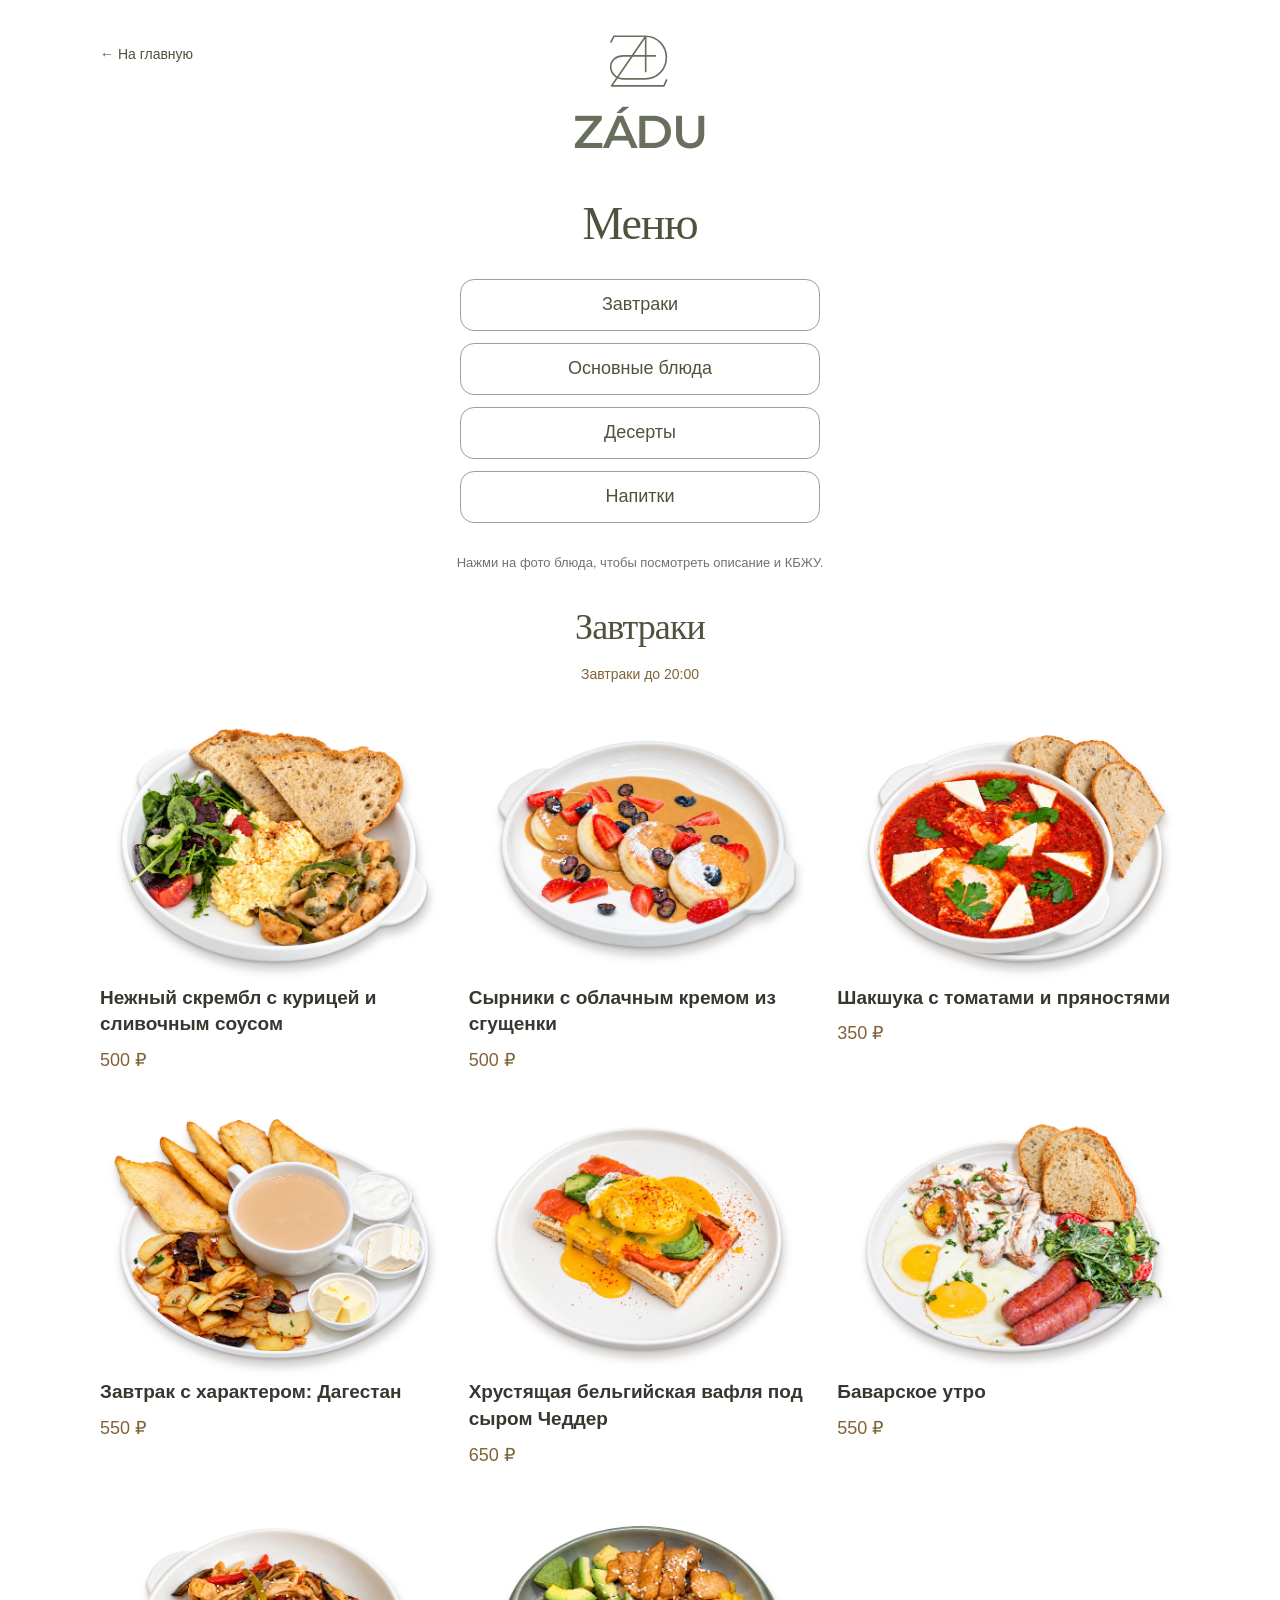
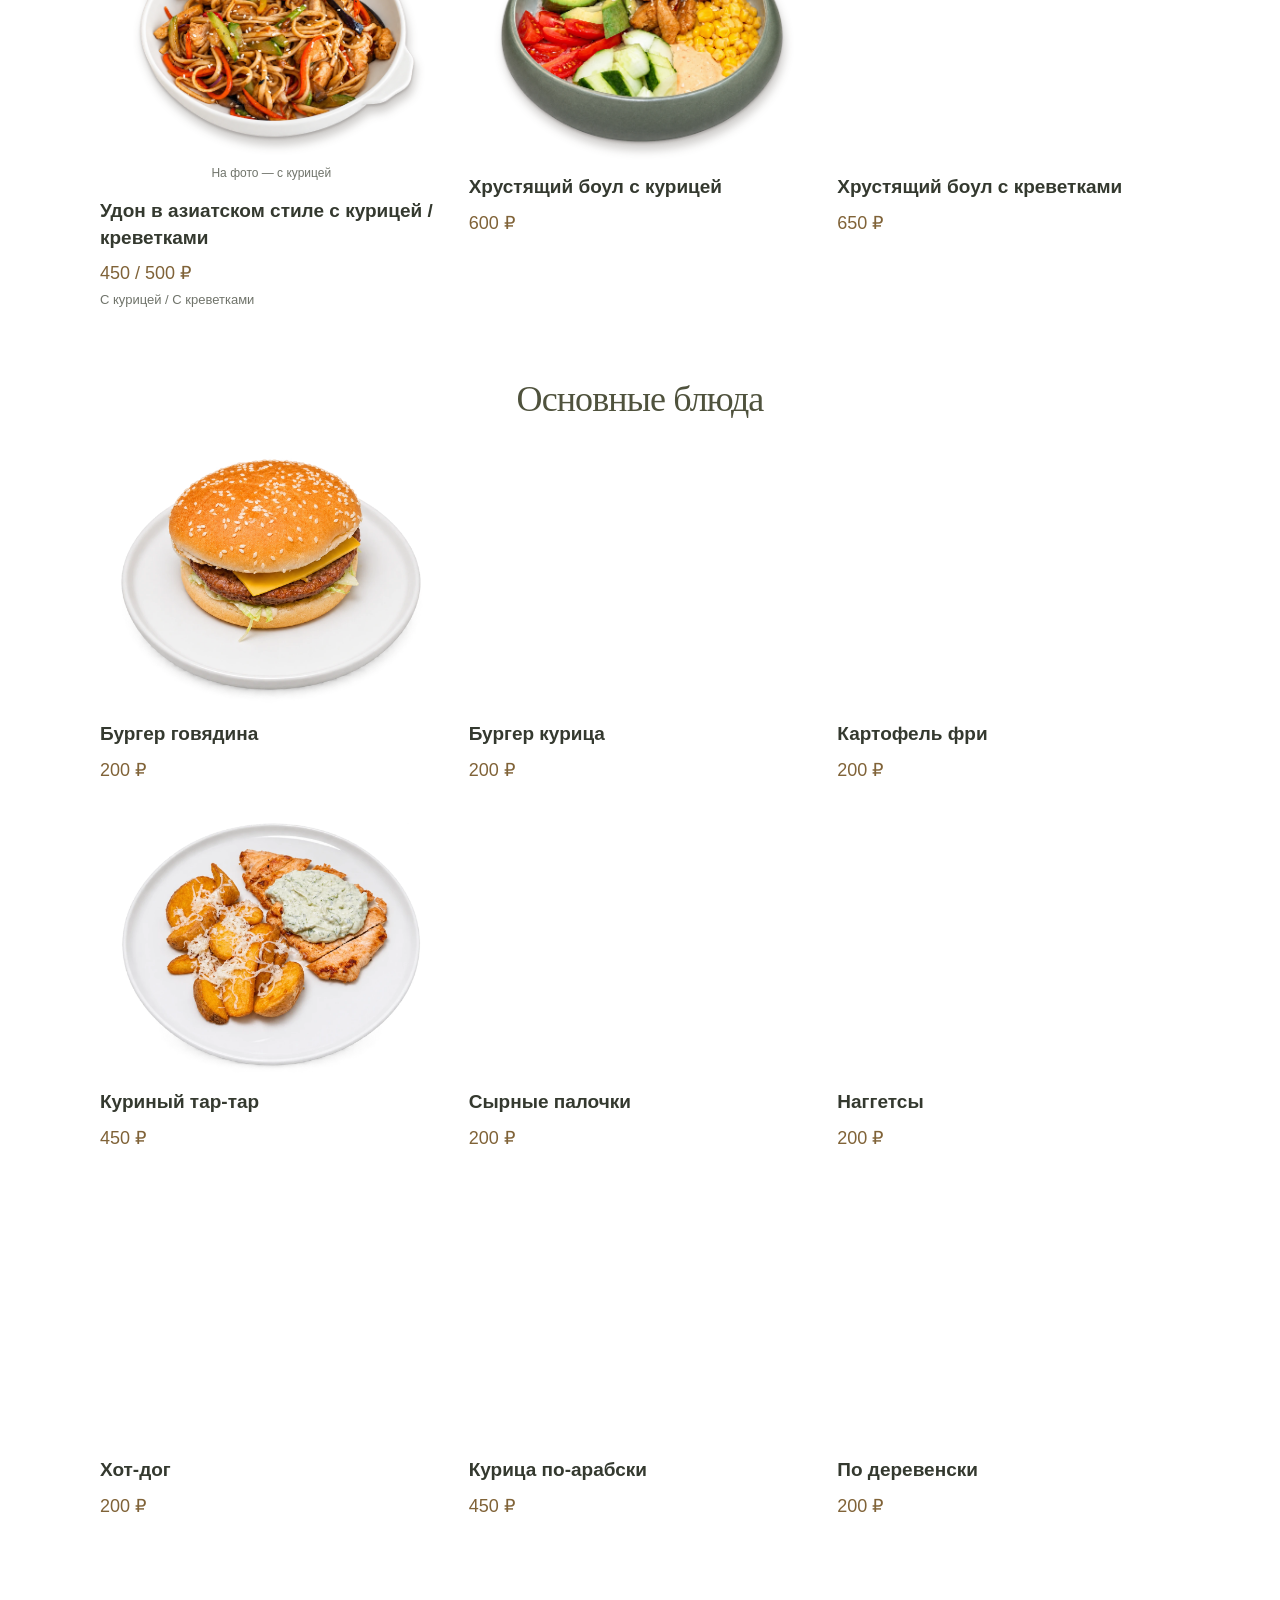
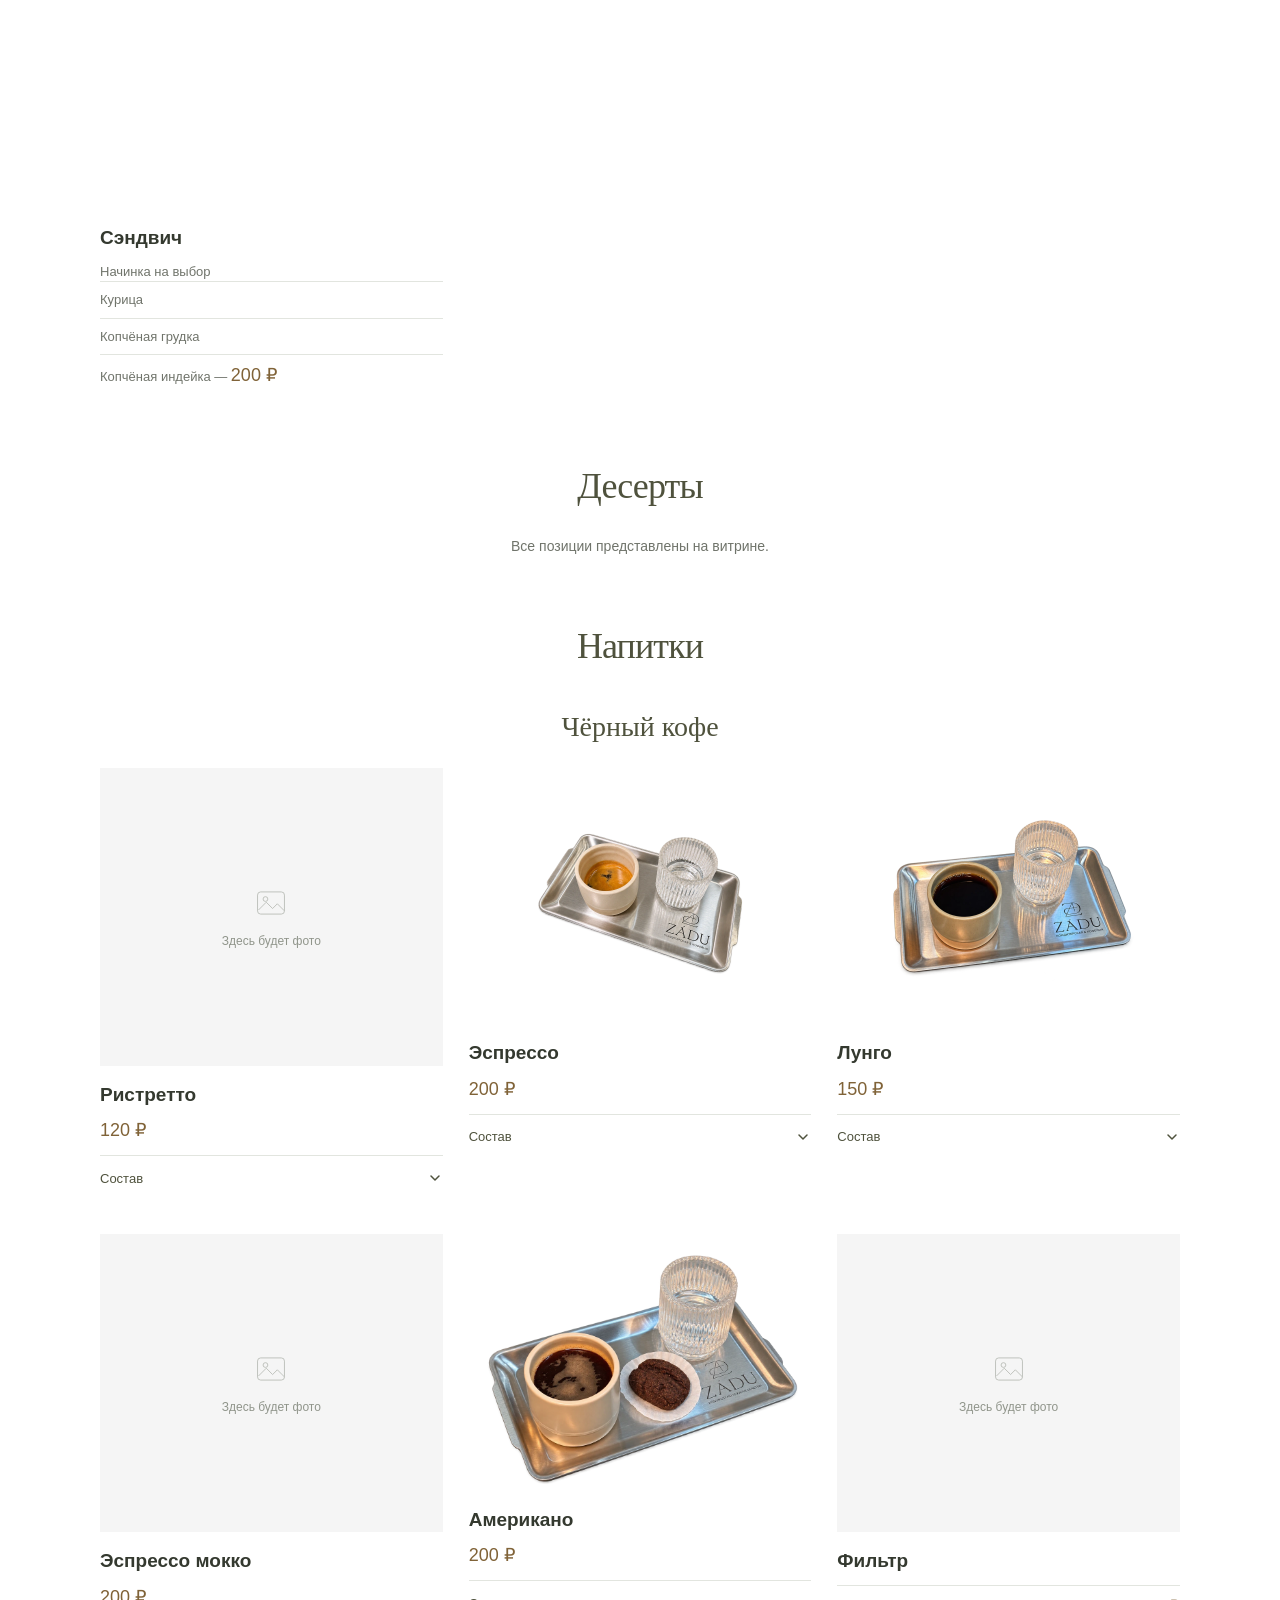
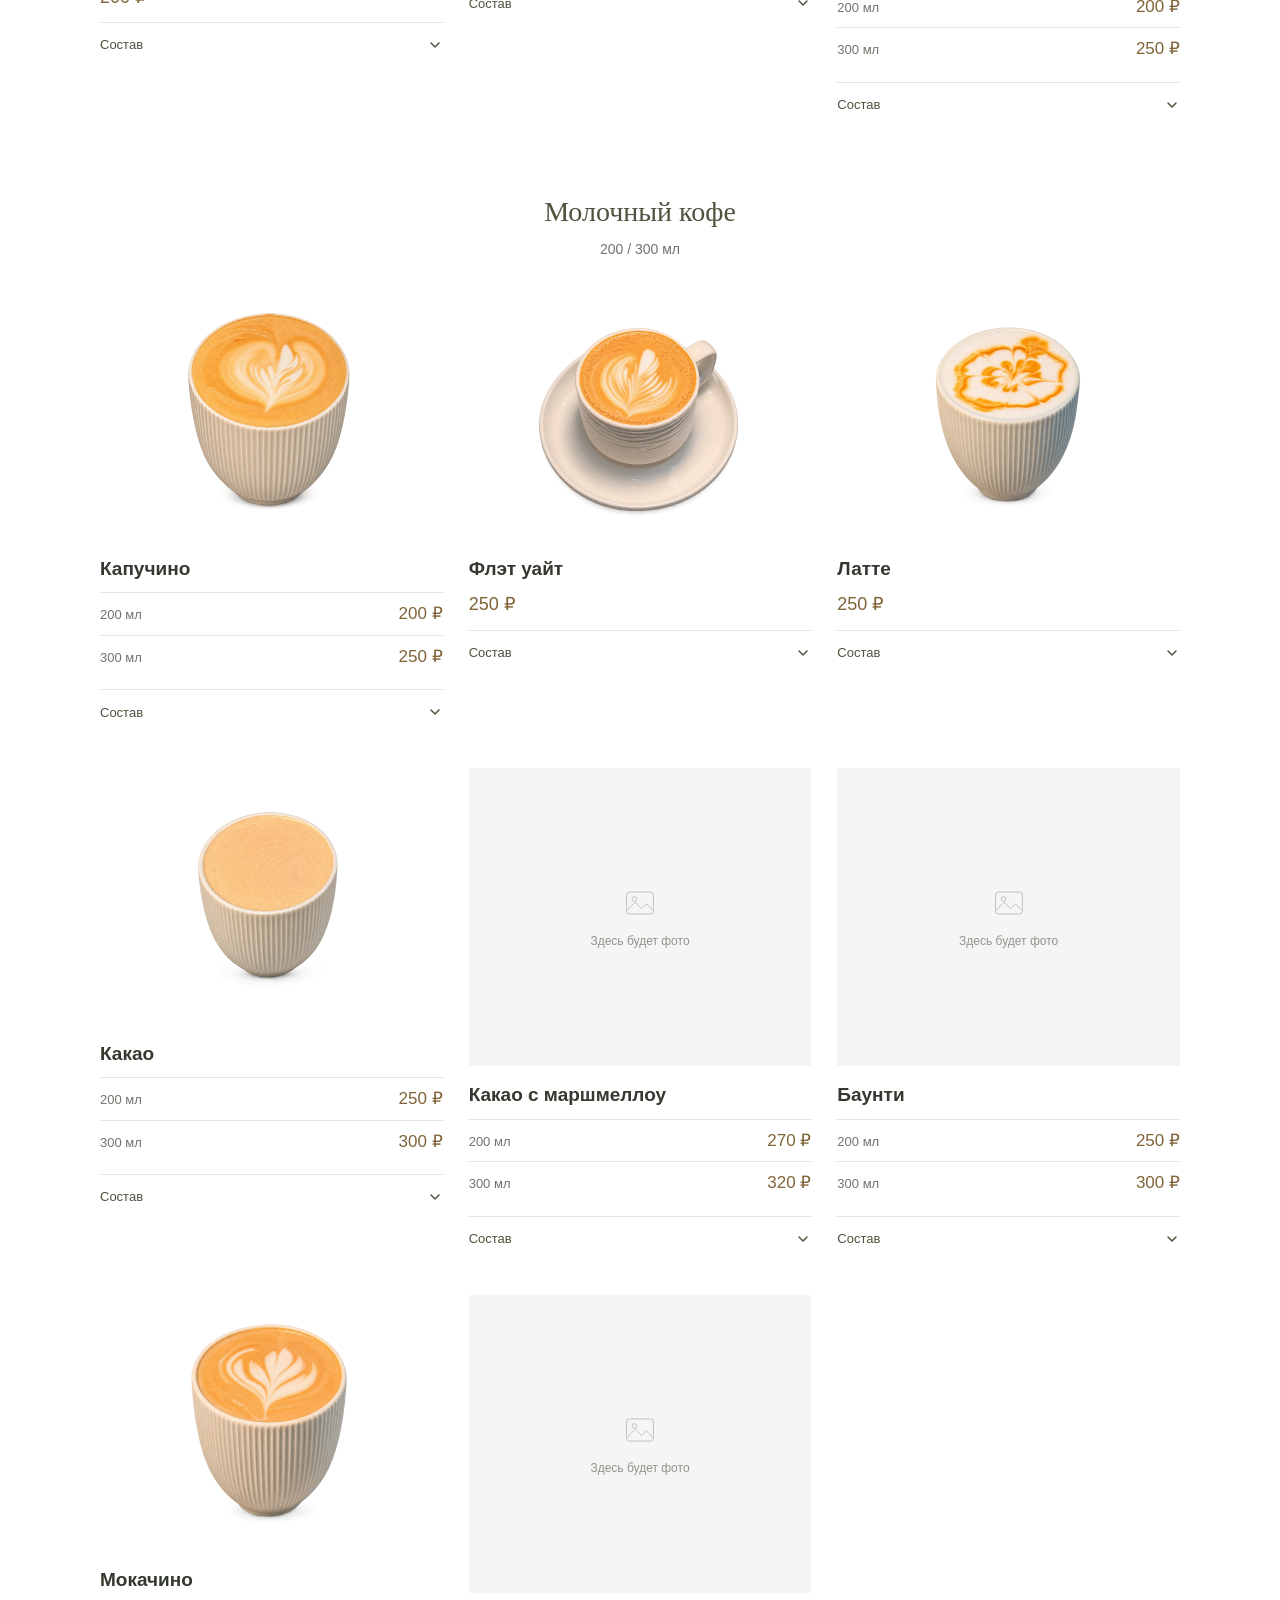
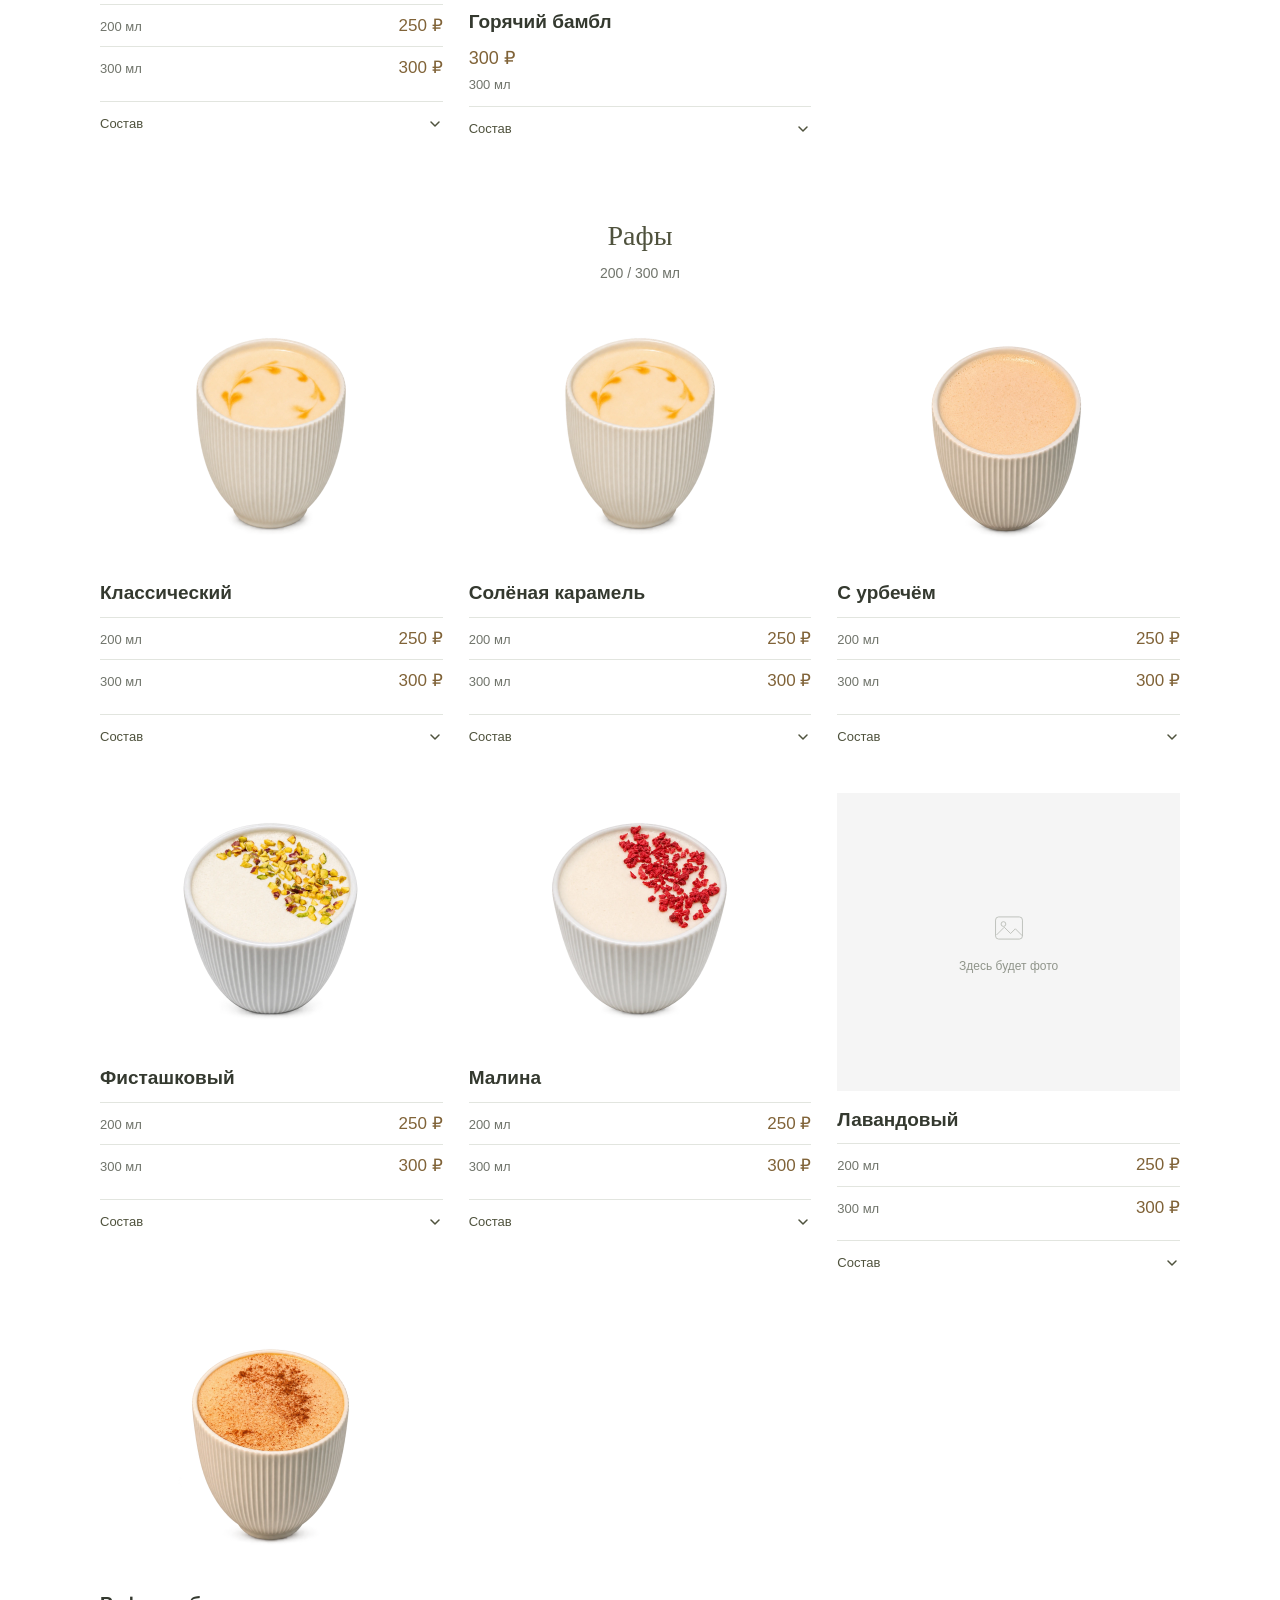
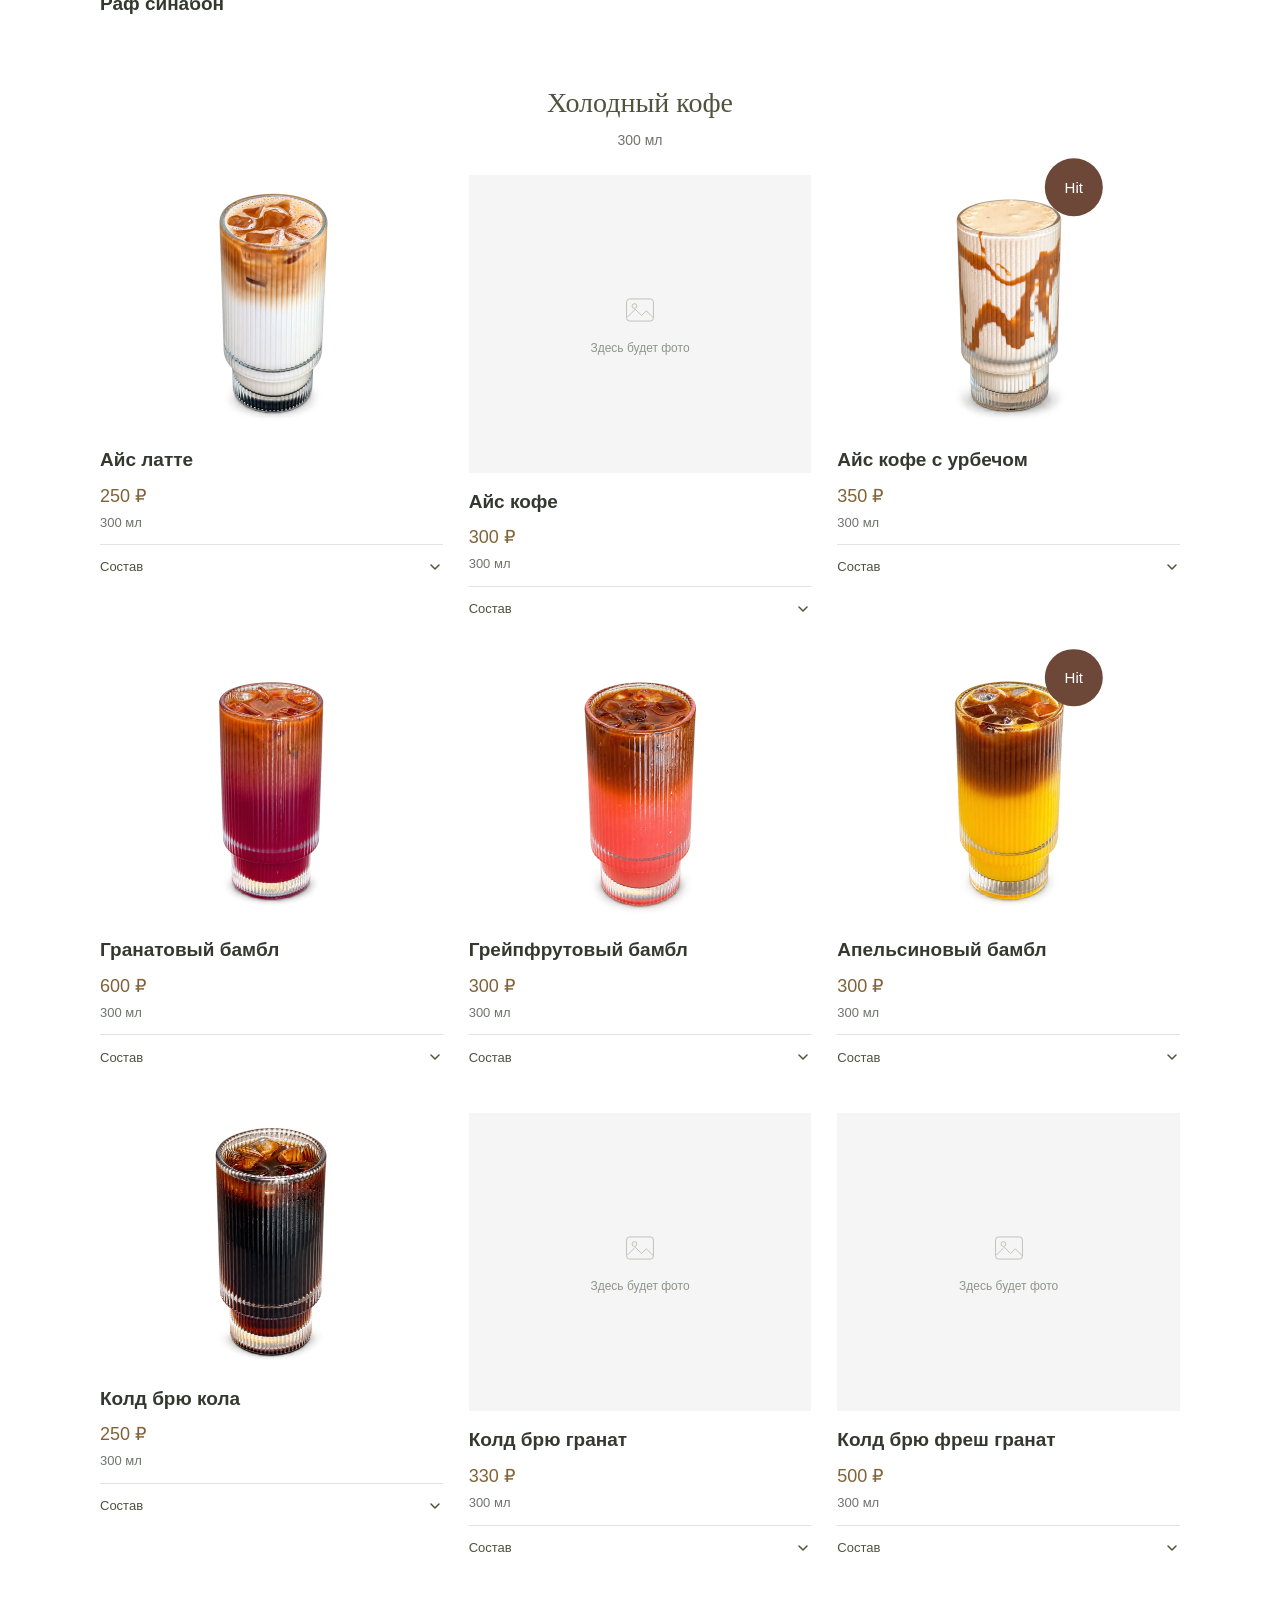
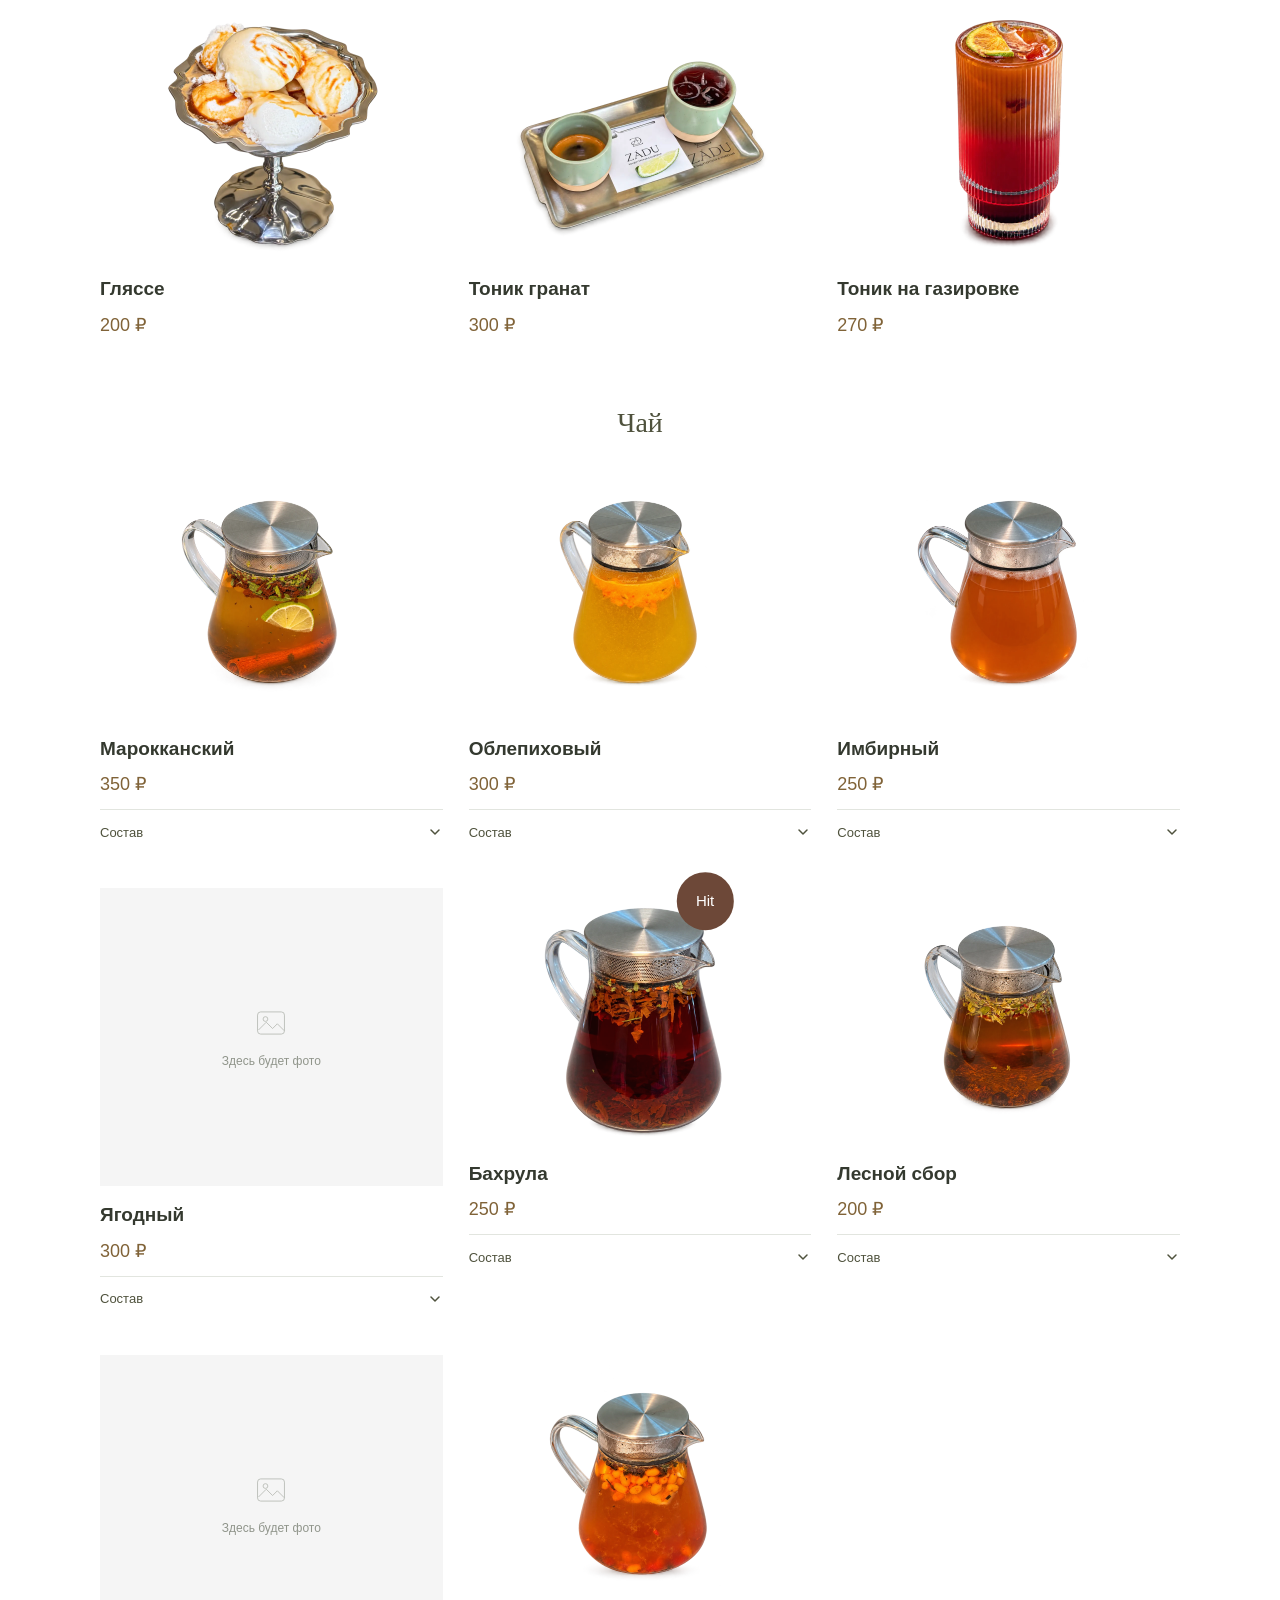
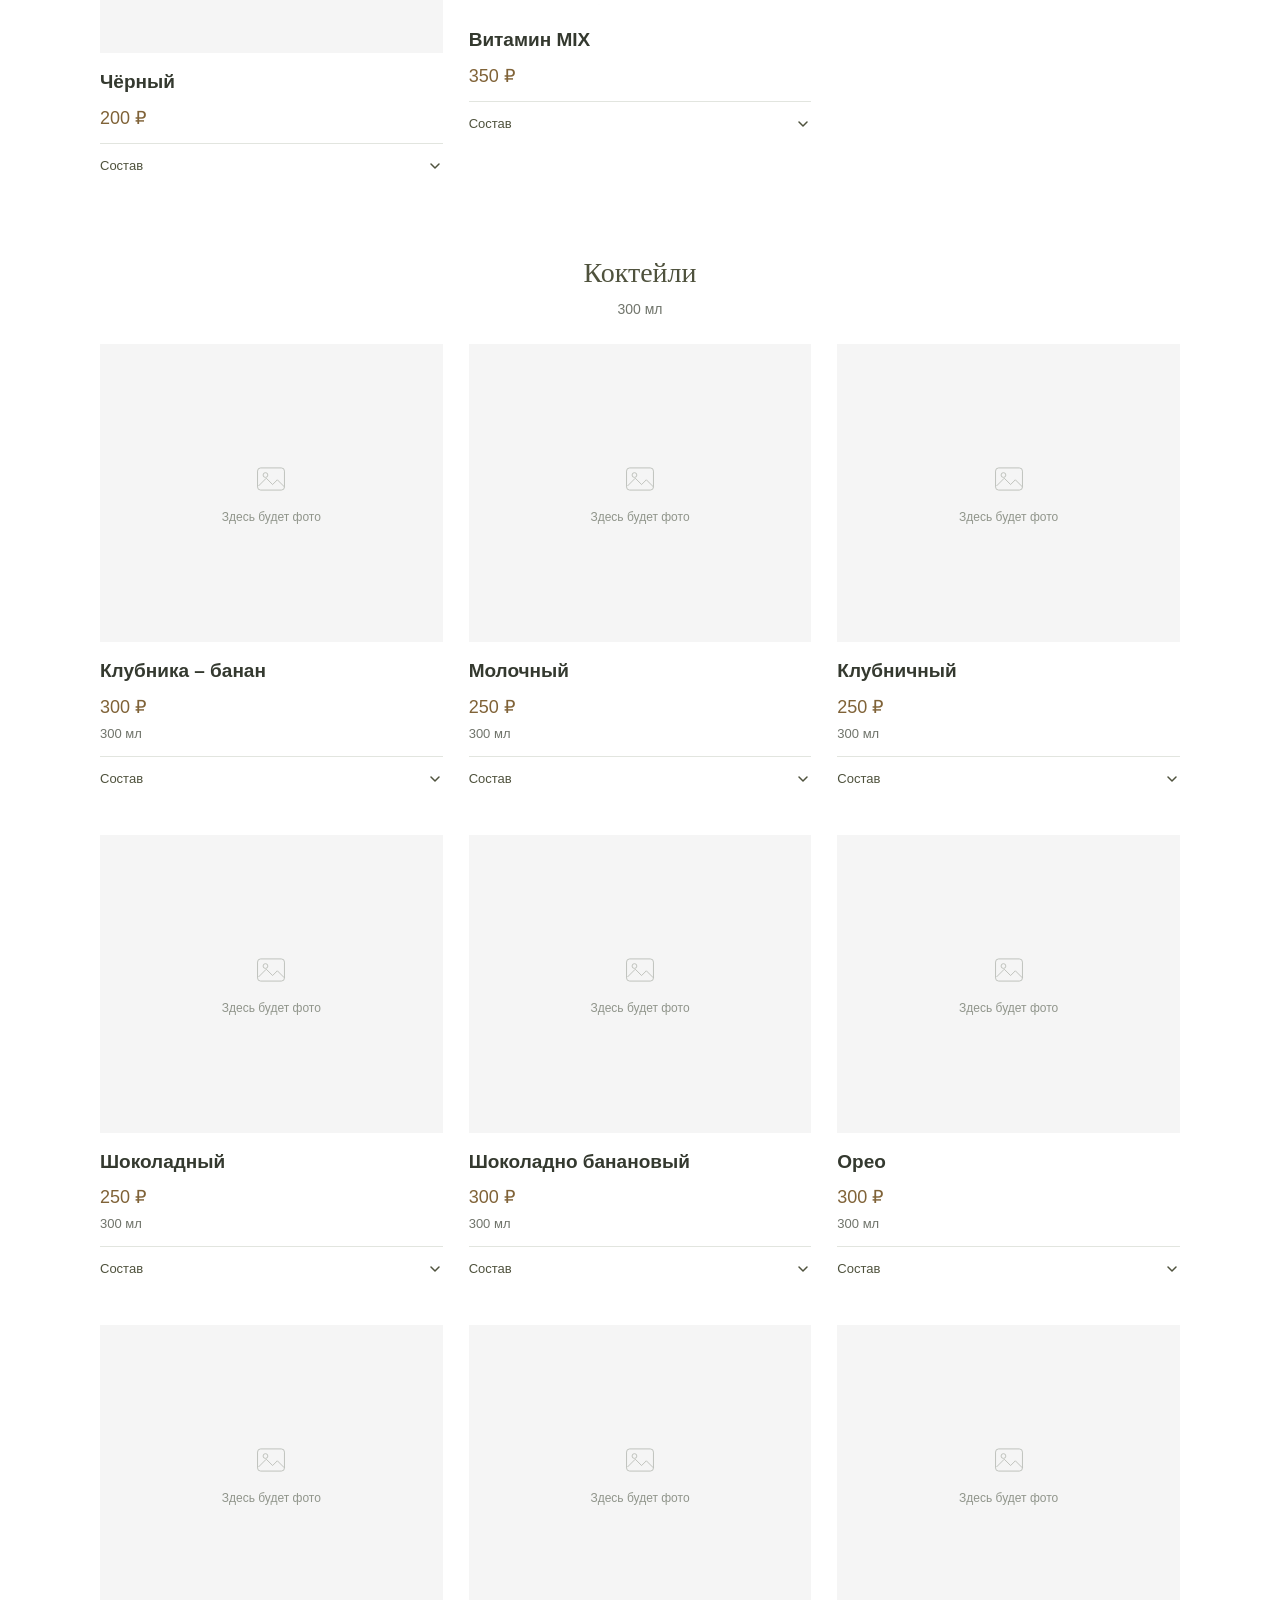
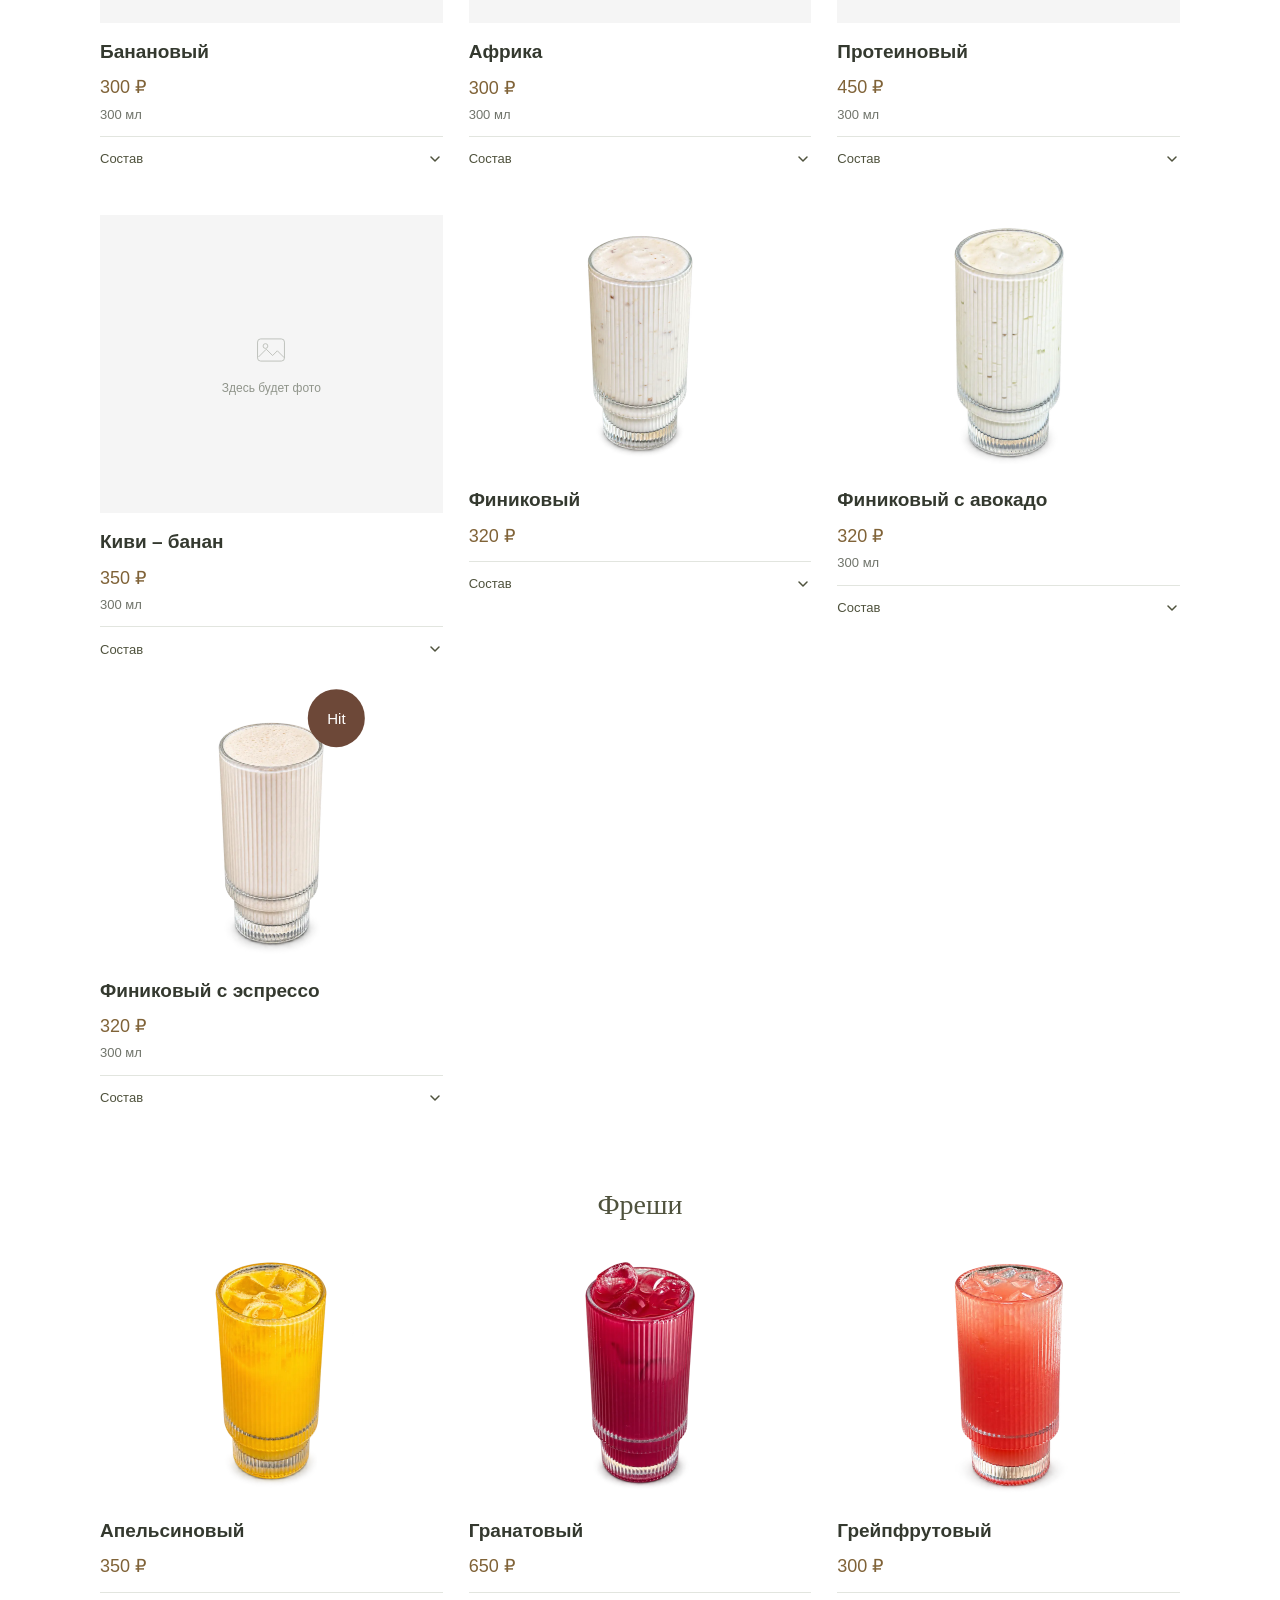
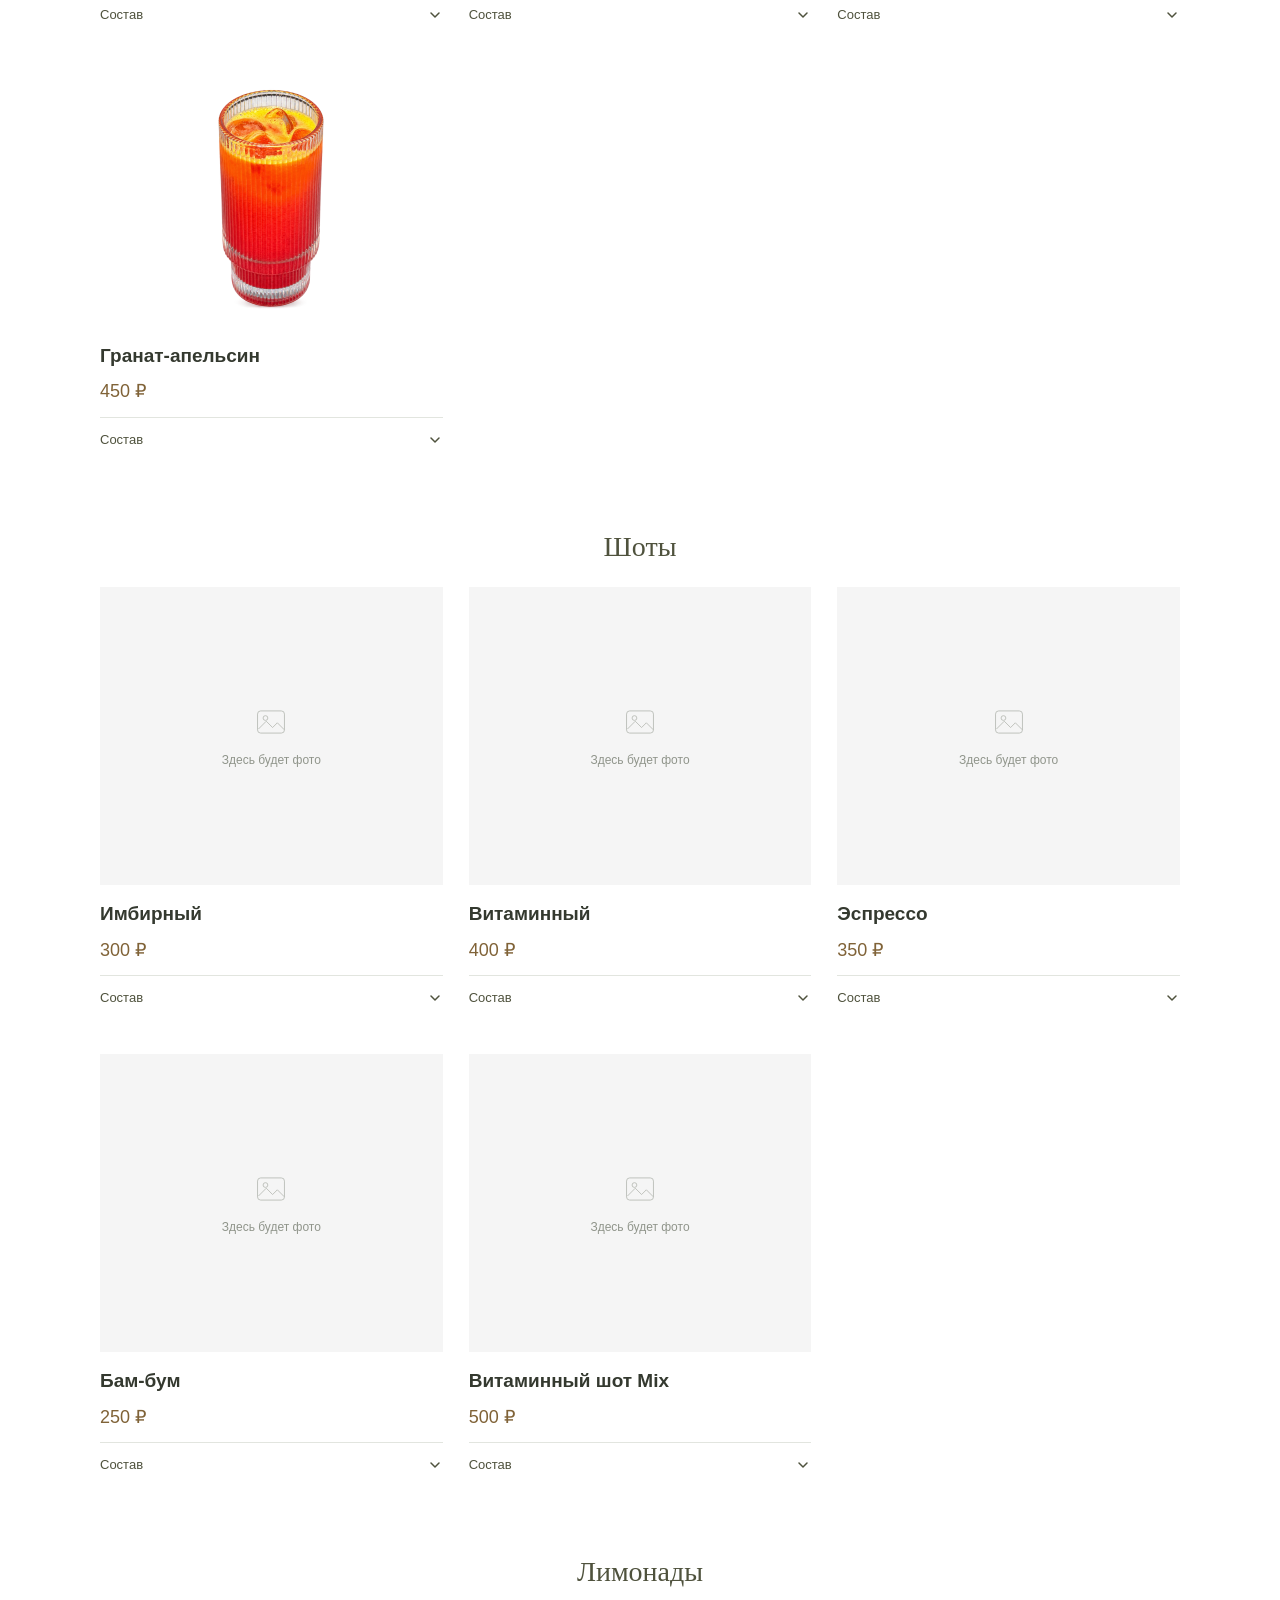
==== commit 73cf0e66: "Изменить цену обоих бургеров на 200 ₽" ====
--- a/interior/menu/index.html
+++ b/interior/menu/index.html
@@ -12,7 +12,7 @@
 </head>
 <body class="menu-page">
   <header class="site-header menu-header"><a class="brand-logo" href="../?v=20261014-photo-loading-fix" aria-label="ZÁDU — главная"><img data-brand-logo src="../../assets/brand-mark-crisp-20261015.svg" width="64" height="60" alt="Фирменный знак кофейни ZÁDU" decoding="async"><span class="brand-name">ZÁDU</span></a><a class="back-home" href="../?v=20261014-photo-loading-fix">← На главную</a></header>
-  <main class="menu-layout"><h1>Меню</h1><nav class="menu-group-list" aria-label="Основные разделы меню"><a class="menu-group-card" href="breakfasts/?v=20261014-photo-loading-fix">Завтраки</a><a class="menu-group-card" href="main-dishes/?v=20261123-main-dishes">Основные блюда</a><a class="menu-group-card" href="desserts/?v=20261014-photo-loading-fix">Десерты</a><a class="menu-group-card" href="bar/?v=20261014-photo-loading-fix">Напитки</a></nav><p class="menu-help">Нажми на фото блюда, чтобы посмотреть описание и КБЖУ.</p><section class="menu-category" id="breakfasts" aria-labelledby="heading-breakfasts"><h2 id="heading-breakfasts">Завтраки</h2><p class="breakfast-hours">Завтраки до 20:00</p><div class="item-grid"><article id="dish-1" class="menu-item"><a class="dish-card-link" href="breakfasts/dish-1/?v=20261014-photo-loading-fix" aria-label="Подробнее: Нежный скрембл с курицей и сливочным соусом"><div class="item-photo cutout-dish-photo plate-shadow-preview "><img src="../../assets/dishes/scramble-chicken-transparent-20261015.webp?v=20261014-photo-loading-fix" alt="Нежный скрембл с курицей и сливочным соусом" width="1433" height="1098" loading="eager" decoding="async"></div><div class="item-copy"><div class="item-title"><h3>Нежный скрембл с курицей и сливочным соусом</h3></div><p class="item-price">500 ₽</p></div></a></article><article id="dish-2" class="menu-item"><a class="dish-card-link" href="breakfasts/dish-2/?v=20261014-photo-loading-fix" aria-label="Подробнее: Сырники с облачным кремом из сгущенки"><div class="item-photo cutout-dish-photo plate-shadow-preview "><img src="../../assets/dishes/syrniki-condensed-cream-transparent-20261015.webp?v=20261014-photo-loading-fix" alt="Сырники с облачным кремом из сгущенки" width="1433" height="1098" loading="eager" decoding="async"></div><div class="item-copy"><div class="item-title"><h3>Сырники с облачным кремом из сгущенки</h3></div><p class="item-price">500 ₽</p></div></a></article><article id="dish-3" class="menu-item"><a class="dish-card-link" href="breakfasts/dish-3/?v=20261014-photo-loading-fix" aria-label="Подробнее: Шакшука с томатами и пряностями"><div class="item-photo cutout-dish-photo plate-shadow-preview "><img src="../../assets/dishes/shakshuka-transparent-20261015.webp?v=20261014-photo-loading-fix" alt="Шакшука с томатами и пряностями" width="1433" height="1098" loading="eager" decoding="async"></div><div class="item-copy"><div class="item-title"><h3>Шакшука с томатами и пряностями</h3></div><p class="item-price">350 ₽</p></div></a></article><article id="dish-4" class="menu-item"><a class="dish-card-link" href="breakfasts/dish-4/?v=20261014-photo-loading-fix" aria-label="Подробнее: Завтрак с характером: Дагестан"><div class="item-photo cutout-dish-photo plate-shadow-preview "><img src="../../assets/dishes/dagestan-breakfast-transparent-20261015.webp?v=20261014-photo-loading-fix" alt="Завтрак с характером: Дагестан" width="1433" height="1098" loading="eager" decoding="async"></div><div class="item-copy"><div class="item-title"><h3>Завтрак с характером: Дагестан</h3></div><p class="item-price">550 ₽</p></div></a></article><article id="dish-5" class="menu-item"><a class="dish-card-link" href="breakfasts/dish-5/?v=20261014-photo-loading-fix" aria-label="Подробнее: Хрустящая бельгийская вафля под сыром Чеддер"><div class="item-photo cutout-dish-photo plate-shadow-preview "><img src="../../assets/dishes/belgian-waffle-cheddar-transparent-20261015.webp?v=20261014-photo-loading-fix" alt="Хрустящая бельгийская вафля под сыром Чеддер" width="1433" height="1098" loading="eager" decoding="async"></div><div class="item-copy"><div class="item-title"><h3>Хрустящая бельгийская вафля под сыром Чеддер</h3></div><p class="item-price">650 ₽</p></div></a></article><article id="dish-8" class="menu-item"><a class="dish-card-link" href="breakfasts/dish-8/?v=20261014-photo-loading-fix" aria-label="Подробнее: Баварское утро"><div class="item-photo cutout-dish-photo plate-shadow-preview "><img src="../../assets/dishes/bavarian-breakfast-transparent-20261015.webp?v=20261014-photo-loading-fix" alt="Баварское утро" width="1433" height="1098" loading="eager" decoding="async"></div><div class="item-copy"><div class="item-title"><h3>Баварское утро</h3></div><p class="item-price">550 ₽</p></div></a></article><article id="dish-6" class="menu-item"><a class="dish-card-link" href="breakfasts/dish-6/?v=20261014-photo-loading-fix" aria-label="Подробнее: Удон в азиатском стиле с курицей / креветками"><figure class="dish-photo-figure"><div class="item-photo cutout-dish-photo plate-shadow-preview "><img src="../../assets/dishes/udon-chicken-transparent-20261015.webp?v=20261014-photo-loading-fix" alt="Удон в азиатском стиле с курицей" width="1433" height="1098" loading="eager" decoding="async"></div><figcaption class="dish-photo-caption">На фото — с курицей</figcaption></figure><div class="item-copy"><div class="item-title"><h3>Удон в азиатском стиле с курицей / креветками</h3></div><p class="item-price" aria-label="С курицей: 450 ₽; С креветками: 500 ₽">450 / 500 ₽</p><p class="item-portion">С курицей / С креветками</p></div></a></article><article id="dish-7" class="menu-item"><a class="dish-card-link" href="breakfasts/dish-7/?v=20261014-photo-loading-fix" aria-label="Подробнее: Хрустящий боул с курицей"><div class="item-photo cutout-dish-photo plate-shadow-preview "><img src="../../assets/dishes/bowl-chicken-transparent-20261015.webp?v=20261014-photo-loading-fix" alt="Хрустящий боул с курицей" width="1433" height="1098" loading="eager" decoding="async"></div><div class="item-copy"><div class="item-title"><h3>Хрустящий боул с курицей</h3></div><p class="item-price">600 ₽</p></div></a></article><article id="dish-7-shrimp" class="menu-item"><a class="dish-card-link" href="breakfasts/dish-7-shrimp/?v=20261014-photo-loading-fix" aria-label="Подробнее: Хрустящий боул с креветками"><div class="item-photo cutout-dish-photo plate-shadow-preview "><img src="../../assets/dishes/bowl-shrimp-no-bread-transparent-20261015.webp?v=20261014-photo-loading-fix" alt="Хрустящий боул с креветками" width="1432" height="1098" loading="eager" decoding="async"></div><div class="item-copy"><div class="item-title"><h3>Хрустящий боул с креветками</h3></div><p class="item-price">650 ₽</p></div></a></article></div></section><section class="menu-category" id="main-dishes" aria-labelledby="heading-main-dishes"><h2 id="heading-main-dishes">Основные блюда</h2><div class="item-grid"><article id="beef-burger" class="menu-item"><a class="dish-card-link" href="main-dishes/beef-burger/?v=20261014-photo-loading-fix" aria-label="Подробнее: Бургер говядина"><div class="item-photo cutout-dish-photo "><img src="../../assets/dishes/beef-burger-transparent-20261123.webp?v=20261014-photo-loading-fix" alt="Бургер говядина" width="1144" height="878" loading="eager" decoding="async"></div><div class="item-copy"><div class="item-title"><h3>Бургер говядина</h3></div><p class="item-price">150 ₽</p></div></a></article><article id="chicken-burger" class="menu-item"><a class="dish-card-link" href="main-dishes/chicken-burger/?v=20261014-photo-loading-fix" aria-label="Подробнее: Бургер курица"><div class="item-photo cutout-dish-photo "><img src="../../assets/dishes/chicken-burger-transparent-20261123.webp?v=20261014-photo-loading-fix" alt="Бургер курица" width="1144" height="878" loading="eager" decoding="async"></div><div class="item-copy"><div class="item-title"><h3>Бургер курица</h3></div><p class="item-price">150 ₽</p></div></a></article><article id="fries" class="menu-item"><a class="dish-card-link" href="main-dishes/fries/?v=20261014-photo-loading-fix" aria-label="Подробнее: Картофель фри"><div class="item-photo cutout-dish-photo "><img src="../../assets/dishes/fries-transparent-20261123.webp?v=20261014-photo-loading-fix" alt="Картофель фри" width="1144" height="878" loading="eager" decoding="async"></div><div class="item-copy"><div class="item-title"><h3>Картофель фри</h3></div><p class="item-price">200 ₽</p></div></a></article><article id="chicken-tartar" class="menu-item"><a class="dish-card-link" href="main-dishes/chicken-tartar/?v=20261014-photo-loading-fix" aria-label="Подробнее: Куриный тар-тар"><div class="item-photo cutout-dish-photo "><img src="../../assets/dishes/chicken-tartar-transparent-20261123.webp?v=20261014-photo-loading-fix" alt="Куриный тар-тар" width="1144" height="878" loading="eager" decoding="async"></div><div class="item-copy"><div class="item-title"><h3>Куриный тар-тар</h3></div><p class="item-price">450 ₽</p></div></a></article><article id="cheese-sticks" class="menu-item"><a class="dish-card-link" href="main-dishes/cheese-sticks/?v=20261014-photo-loading-fix" aria-label="Подробнее: Сырные палочки"><div class="item-photo cutout-dish-photo "><img src="../../assets/dishes/cheese-sticks-transparent-20261123.webp?v=20261014-photo-loading-fix" alt="Сырные палочки" width="1144" height="878" loading="eager" decoding="async"></div><div class="item-copy"><div class="item-title"><h3>Сырные палочки</h3></div><p class="item-price">200 ₽</p></div></a></article><article id="nuggets" class="menu-item"><a class="dish-card-link" href="main-dishes/nuggets/?v=20261014-photo-loading-fix" aria-label="Подробнее: Наггетсы"><div class="item-photo cutout-dish-photo "><img src="../../assets/dishes/nuggets-transparent-20261123.webp?v=20261014-photo-loading-fix" alt="Наггетсы" width="1144" height="878" loading="eager" decoding="async"></div><div class="item-copy"><div class="item-title"><h3>Наггетсы</h3></div><p class="item-price">200 ₽</p></div></a></article><article id="hot-dog" class="menu-item"><a class="dish-card-link" href="main-dishes/hot-dog/?v=20261014-photo-loading-fix" aria-label="Подробнее: Хот-дог"><div class="item-photo cutout-dish-photo "><img src="../../assets/dishes/hot-dog-transparent-20261123.webp?v=20261014-photo-loading-fix" alt="Хот-дог" width="1144" height="878" loading="eager" decoding="async"></div><div class="item-copy"><div class="item-title"><h3>Хот-дог</h3></div><p class="item-price">200 ₽</p></div></a></article><article id="arabian-chicken" class="menu-item"><a class="dish-card-link" href="main-dishes/arabian-chicken/?v=20261014-photo-loading-fix" aria-label="Подробнее: Курица по-арабски"><div class="item-photo cutout-dish-photo "><img src="../../assets/dishes/arabian-chicken-transparent-20261123.webp?v=20261014-photo-loading-fix" alt="Курица по-арабски" width="1144" height="878" loading="eager" decoding="async"></div><div class="item-copy"><div class="item-title"><h3>Курица по-арабски</h3></div><p class="item-price">450 ₽</p></div></a></article><article id="potato-wedges" class="menu-item"><a class="dish-card-link" href="main-dishes/potato-wedges/?v=20261014-photo-loading-fix" aria-label="Подробнее: По деревенски"><div class="item-photo cutout-dish-photo "><img src="../../assets/dishes/potato-wedges-transparent-20261123.webp?v=20261014-photo-loading-fix" alt="По деревенски" width="1144" height="878" loading="eager" decoding="async"></div><div class="item-copy"><div class="item-title"><h3>По деревенски</h3></div><p class="item-price">200 ₽</p></div></a></article><article id="sandwich" class="menu-item"><a class="dish-card-link" href="main-dishes/sandwich/?v=20261014-photo-loading-fix" aria-label="Подробнее: Сэндвич"><div class="item-photo cutout-dish-photo "><img src="../../assets/dishes/sandwich-transparent-20261123.webp?v=20261014-photo-loading-fix" alt="Сэндвич" width="1144" height="878" loading="eager" decoding="async"></div><div class="item-copy"><div class="item-title"><h3>Сэндвич</h3></div><div class="variant-list"><p class="item-portion">Начинка на выбор</p><div class="variant-row"><span>Курица</span></div><div class="variant-row"><span>Копчёная грудка</span></div><div class="variant-row"><span>Копчёная индейка — <span class="item-price">200 ₽</span></span></div></div></div></a></article></div></section><section class="menu-category" id="desserts" aria-labelledby="heading-desserts"><h2 id="heading-desserts">Десерты</h2><p class="empty-category">Все позиции представлены на витрине.</p></section><section class="drinks-section" id="drinks" aria-labelledby="heading-drinks"><h2 id="heading-drinks">Напитки</h2><section class="menu-category" id="coffee" aria-labelledby="heading-coffee"><h3 id="heading-coffee">Чёрный кофе</h3><div class="item-grid"><article class="menu-item drink-composition-card"><div class="item-photo menu-photo-placeholder " aria-hidden="true"><svg viewBox="0 0 48 48" fill="none"><rect x="7" y="10" width="34" height="28" rx="4"/><circle cx="17" cy="19" r="3"/><path d="m8 33 10-10 8 8 6-6 9 9"/></svg><span>Здесь будет фото</span></div><div class="item-copy"><div class="item-title"><h3>Ристретто</h3></div><p class="item-price">120 ₽</p></div><details class="drink-composition"><summary aria-label="Состав: Ристретто"><span>Состав</span><svg viewBox="0 0 16 16" fill="none" aria-hidden="true"><path d="m4 6 4 4 4-4"/></svg></summary><div class="drink-composition-content"><p><strong>Состав:</strong> более короткая экстракция эспрессо</p></div></details></article><article class="menu-item drink-composition-card"><div class="item-photo cutout-dish-photo "><img src="../../assets/drinks/espresso-tray-transparent-20261123.webp?v=20261014-photo-loading-fix" alt="Эспрессо" width="1024" height="1024" loading="eager" decoding="async"></div><div class="item-copy"><div class="item-title"><h3>Эспрессо</h3></div><p class="item-price">200 ₽</p></div><details class="drink-composition"><summary aria-label="Состав: Эспрессо"><span>Состав</span><svg viewBox="0 0 16 16" fill="none" aria-hidden="true"><path d="m4 6 4 4 4-4"/></svg></summary><div class="drink-composition-content"><p><strong>Состав:</strong> 100% свежеобжаренный кофе, вода</p></div></details></article><article class="menu-item drink-composition-card"><div class="item-photo cutout-dish-photo "><img src="../../assets/drinks/lungo-zadu-transparent-20261122.webp?v=20261123-lungo-transparent" alt="Лунго" width="1024" height="1024" loading="eager" fetchpriority="high" decoding="async"></div><div class="item-copy"><div class="item-title"><h3>Лунго</h3></div><p class="item-price">150 ₽</p></div><details class="drink-composition"><summary aria-label="Состав: Лунго"><span>Состав</span><svg viewBox="0 0 16 16" fill="none" aria-hidden="true"><path d="m4 6 4 4 4-4"/></svg></summary><div class="drink-composition-content"><p><strong>Состав:</strong> молотый кофе, вода</p></div></details></article><article class="menu-item drink-composition-card"><div class="item-photo menu-photo-placeholder " aria-hidden="true"><svg viewBox="0 0 48 48" fill="none"><rect x="7" y="10" width="34" height="28" rx="4"/><circle cx="17" cy="19" r="3"/><path d="m8 33 10-10 8 8 6-6 9 9"/></svg><span>Здесь будет фото</span></div><div class="item-copy"><div class="item-title"><h3>Эспрессо мокко</h3></div><p class="item-price">200 ₽</p></div><details class="drink-composition"><summary aria-label="Состав: Эспрессо мокко"><span>Состав</span><svg viewBox="0 0 16 16" fill="none" aria-hidden="true"><path d="m4 6 4 4 4-4"/></svg></summary><div class="drink-composition-content"><p><strong>Состав:</strong> эспрессо, шоколад Callebaut</p></div></details></article><article class="menu-item drink-composition-card"><div class="item-photo cutout-dish-photo "><img src="../../assets/drinks/americano-zadu-transparent-20261123.webp?v=20261123-americano-transparent" alt="Американо" width="1000" height="750" loading="eager" decoding="async"></div><div class="item-copy"><div class="item-title"><h3>Американо</h3></div><p class="item-price">200 ₽</p></div><details class="drink-composition"><summary aria-label="Состав: Американо"><span>Состав</span><svg viewBox="0 0 16 16" fill="none" aria-hidden="true"><path d="m4 6 4 4 4-4"/></svg></summary><div class="drink-composition-content"><p><strong>Состав:</strong> двойное эспрессо, вода</p></div></details></article><article class="menu-item drink-composition-card"><div class="item-photo menu-photo-placeholder " aria-hidden="true"><svg viewBox="0 0 48 48" fill="none"><rect x="7" y="10" width="34" height="28" rx="4"/><circle cx="17" cy="19" r="3"/><path d="m8 33 10-10 8 8 6-6 9 9"/></svg><span>Здесь будет фото</span></div><div class="item-copy"><div class="item-title"><h3>Фильтр</h3></div><div class="variant-list"><div class="variant-row"><span>200 мл</span><strong>200 ₽</strong></div><div class="variant-row"><span>300 мл</span><strong>250 ₽</strong></div></div></div><details class="drink-composition"><summary aria-label="Состав: Фильтр"><span>Состав</span><svg viewBox="0 0 16 16" fill="none" aria-hidden="true"><path d="m4 6 4 4 4-4"/></svg></summary><div class="drink-composition-content"><p><strong>Состав:</strong> молотый кофе, горячая вода</p></div></details></article></div></section><section class="menu-category" id="milk-coffee" aria-labelledby="heading-milk-coffee"><h3 id="heading-milk-coffee">Молочный кофе</h3><p class="category-note">200 / 300 мл</p><div class="item-grid"><article class="menu-item drink-composition-card"><div class="item-photo cutout-dish-photo "><img src="../../assets/drinks/cappuccino-zadu-transparent-20261123.webp?v=20261123-cappuccino-transparent" alt="Капучино" width="1024" height="1024" loading="eager" decoding="async"></div><div class="item-copy"><div class="item-title"><h3>Капучино</h3></div><div class="variant-list"><div class="variant-row"><span>200 мл</span><strong>200 ₽</strong></div><div class="variant-row"><span>300 мл</span><strong>250 ₽</strong></div></div></div><details class="drink-composition"><summary aria-label="Состав: Капучино"><span>Состав</span><svg viewBox="0 0 16 16" fill="none" aria-hidden="true"><path d="m4 6 4 4 4-4"/></svg></summary><div class="drink-composition-content"><p><strong>Состав:</strong> эспрессо, молоко</p><p class="drink-composition-note">При желании можно заменить на альтернативное молоко.</p></div></details></article><article class="menu-item drink-composition-card"><div class="item-photo cutout-dish-photo "><img src="../../assets/drinks/flat-white-zadu-transparent-20261123.webp?v=20261123-flat-white-transparent" alt="Флэт уайт" width="1024" height="1024" loading="eager" decoding="async"></div><div class="item-copy"><div class="item-title"><h3>Флэт уайт</h3></div><p class="item-price">250 ₽</p></div><details class="drink-composition"><summary aria-label="Состав: Флэт уайт"><span>Состав</span><svg viewBox="0 0 16 16" fill="none" aria-hidden="true"><path d="m4 6 4 4 4-4"/></svg></summary><div class="drink-composition-content"><p><strong>Состав:</strong> двойное эспрессо, молоко</p><p class="drink-composition-note">При желании можно заменить на альтернативное молоко.</p></div></details></article><article class="menu-item drink-composition-card"><div class="item-photo cutout-dish-photo "><img src="../../assets/drinks/latte-zadu-transparent-20261123.webp?v=20261123-latte-transparent" alt="Латте" width="1024" height="1024" loading="eager" fetchpriority="high" decoding="async"></div><div class="item-copy"><div class="item-title"><h3>Латте</h3></div><p class="item-price">250 ₽</p></div><details class="drink-composition"><summary aria-label="Состав: Латте"><span>Состав</span><svg viewBox="0 0 16 16" fill="none" aria-hidden="true"><path d="m4 6 4 4 4-4"/></svg></summary><div class="drink-composition-content"><p><strong>Состав:</strong> эспрессо, молоко</p><p class="drink-composition-note">При желании можно заменить на альтернативное молоко.</p></div></details></article><article class="menu-item drink-composition-card"><div class="item-photo cutout-dish-photo "><img src="../../assets/drinks/cocoa-zadu-transparent-20261123.webp?v=20261123-cocoa-transparent" alt="Какао" width="1024" height="1024" loading="eager" fetchpriority="high" decoding="async"></div><div class="item-copy"><div class="item-title"><h3>Какао</h3></div><div class="variant-list"><div class="variant-row"><span>200 мл</span><strong>250 ₽</strong></div><div class="variant-row"><span>300 мл</span><strong>300 ₽</strong></div></div></div><details class="drink-composition"><summary aria-label="Состав: Какао"><span>Состав</span><svg viewBox="0 0 16 16" fill="none" aria-hidden="true"><path d="m4 6 4 4 4-4"/></svg></summary><div class="drink-composition-content"><p><strong>Состав:</strong> молоко, какао-порошок или натуральный шоколад — на выбор.</p></div></details></article><article class="menu-item drink-composition-card"><div class="item-photo menu-photo-placeholder " aria-hidden="true"><svg viewBox="0 0 48 48" fill="none"><rect x="7" y="10" width="34" height="28" rx="4"/><circle cx="17" cy="19" r="3"/><path d="m8 33 10-10 8 8 6-6 9 9"/></svg><span>Здесь будет фото</span></div><div class="item-copy"><div class="item-title"><h3>Какао с маршмеллоу</h3></div><div class="variant-list"><div class="variant-row"><span>200 мл</span><strong>270 ₽</strong></div><div class="variant-row"><span>300 мл</span><strong>320 ₽</strong></div></div></div><details class="drink-composition"><summary aria-label="Состав: Какао с маршмеллоу"><span>Состав</span><svg viewBox="0 0 16 16" fill="none" aria-hidden="true"><path d="m4 6 4 4 4-4"/></svg></summary><div class="drink-composition-content"><p><strong>Состав:</strong> молоко, какао-порошок или натуральный шоколад — на выбор. Добавки: маршмеллоу.</p></div></details></article><article class="menu-item drink-composition-card"><div class="item-photo menu-photo-placeholder " aria-hidden="true"><svg viewBox="0 0 48 48" fill="none"><rect x="7" y="10" width="34" height="28" rx="4"/><circle cx="17" cy="19" r="3"/><path d="m8 33 10-10 8 8 6-6 9 9"/></svg><span>Здесь будет фото</span></div><div class="item-copy"><div class="item-title"><h3>Баунти</h3></div><div class="variant-list"><div class="variant-row"><span>200 мл</span><strong>250 ₽</strong></div><div class="variant-row"><span>300 мл</span><strong>300 ₽</strong></div></div></div><details class="drink-composition"><summary aria-label="Состав: Баунти"><span>Состав</span><svg viewBox="0 0 16 16" fill="none" aria-hidden="true"><path d="m4 6 4 4 4-4"/></svg></summary><div class="drink-composition-content"><p><strong>Состав:</strong> эспрессо, молоко, шоколад Callebaut, кокосовый сироп</p></div></details></article><article class="menu-item drink-composition-card"><div class="item-photo cutout-dish-photo "><img src="../../assets/drinks/mochaccino-zadu-transparent-20261123.webp?v=20261014-photo-loading-fix" alt="Мокачино" width="1024" height="1024" loading="eager" decoding="async"></div><div class="item-copy"><div class="item-title"><h3>Мокачино</h3></div><div class="variant-list"><div class="variant-row"><span>200 мл</span><strong>250 ₽</strong></div><div class="variant-row"><span>300 мл</span><strong>300 ₽</strong></div></div></div><details class="drink-composition"><summary aria-label="Состав: Мокачино"><span>Состав</span><svg viewBox="0 0 16 16" fill="none" aria-hidden="true"><path d="m4 6 4 4 4-4"/></svg></summary><div class="drink-composition-content"><p><strong>Состав:</strong> эспрессо, молоко, шоколад Callebaut, сироп</p></div></details></article><article class="menu-item drink-composition-card"><div class="item-photo menu-photo-placeholder " aria-hidden="true"><svg viewBox="0 0 48 48" fill="none"><rect x="7" y="10" width="34" height="28" rx="4"/><circle cx="17" cy="19" r="3"/><path d="m8 33 10-10 8 8 6-6 9 9"/></svg><span>Здесь будет фото</span></div><div class="item-copy"><div class="item-title"><h3>Горячий бамбл</h3></div><p class="item-price">300 ₽</p><p class="item-portion">300 мл</p></div><details class="drink-composition"><summary aria-label="Состав: Горячий бамбл"><span>Состав</span><svg viewBox="0 0 16 16" fill="none" aria-hidden="true"><path d="m4 6 4 4 4-4"/></svg></summary><div class="drink-composition-content"><p><strong>Состав:</strong> эспрессо, апельсиновый сок. Сироп — на выбор.</p></div></details></article></div></section><section class="menu-category" id="raf" aria-labelledby="heading-raf"><h3 id="heading-raf">Рафы</h3><p class="category-note">200 / 300 мл</p><div class="item-grid"><article class="menu-item drink-composition-card"><div class="item-photo cutout-dish-photo "><img src="../../assets/drinks/raf-classic-transparent-20261123.webp?v=20261014-photo-loading-fix" alt="Раф Классический" width="1024" height="1024" loading="eager" decoding="async"></div><div class="item-copy"><div class="item-title"><h3>Классический</h3></div><div class="variant-list"><div class="variant-row"><span>200 мл</span><strong>250 ₽</strong></div><div class="variant-row"><span>300 мл</span><strong>300 ₽</strong></div></div></div><details class="drink-composition"><summary aria-label="Состав: Классический"><span>Состав</span><svg viewBox="0 0 16 16" fill="none" aria-hidden="true"><path d="m4 6 4 4 4-4"/></svg></summary><div class="drink-composition-content"><p><strong>Состав:</strong> эспрессо, сливки</p></div></details></article><article class="menu-item drink-composition-card"><div class="item-photo cutout-dish-photo "><img src="../../assets/drinks/raf-classic-transparent-20261123.webp?v=20261014-photo-loading-fix" alt="Раф Солёная карамель" width="1024" height="1024" loading="eager" decoding="async"></div><div class="item-copy"><div class="item-title"><h3>Солёная карамель</h3></div><div class="variant-list"><div class="variant-row"><span>200 мл</span><strong>250 ₽</strong></div><div class="variant-row"><span>300 мл</span><strong>300 ₽</strong></div></div></div><details class="drink-composition"><summary aria-label="Состав: Солёная карамель"><span>Состав</span><svg viewBox="0 0 16 16" fill="none" aria-hidden="true"><path d="m4 6 4 4 4-4"/></svg></summary><div class="drink-composition-content"><p><strong>Состав:</strong> эспрессо, сливки, сироп «Солёная карамель»</p></div></details></article><article class="menu-item drink-composition-card"><div class="item-photo cutout-dish-photo "><img src="../../assets/drinks/raf-urbech-zadu-transparent-20261123.webp?v=20261123-raf-urbech-transparent" alt="Раф с урбечём" width="1024" height="1024" loading="eager" decoding="async"></div><div class="item-copy"><div class="item-title"><h3>С урбечём</h3></div><div class="variant-list"><div class="variant-row"><span>200 мл</span><strong>250 ₽</strong></div><div class="variant-row"><span>300 мл</span><strong>300 ₽</strong></div></div></div><details class="drink-composition"><summary aria-label="Состав: С урбечём"><span>Состав</span><svg viewBox="0 0 16 16" fill="none" aria-hidden="true"><path d="m4 6 4 4 4-4"/></svg></summary><div class="drink-composition-content"><p><strong>Состав:</strong> эспрессо, сливки, урбеч</p></div></details></article><article class="menu-item drink-composition-card"><div class="item-photo cutout-dish-photo "><img src="../../assets/drinks/raf-pistachio-transparent-20261123.webp?v=20261014-photo-loading-fix" alt="Раф Фисташковый" width="1024" height="1024" loading="eager" decoding="async"></div><div class="item-copy"><div class="item-title"><h3>Фисташковый</h3></div><div class="variant-list"><div class="variant-row"><span>200 мл</span><strong>250 ₽</strong></div><div class="variant-row"><span>300 мл</span><strong>300 ₽</strong></div></div></div><details class="drink-composition"><summary aria-label="Состав: Фисташковый"><span>Состав</span><svg viewBox="0 0 16 16" fill="none" aria-hidden="true"><path d="m4 6 4 4 4-4"/></svg></summary><div class="drink-composition-content"><p><strong>Состав:</strong> эспрессо, сливки, фисташковый сироп</p></div></details></article><article class="menu-item drink-composition-card"><div class="item-photo cutout-dish-photo "><img src="../../assets/drinks/raf-raspberry-transparent-20261123.webp?v=20261014-photo-loading-fix" alt="Раф Малина" width="1024" height="1024" loading="eager" decoding="async"></div><div class="item-copy"><div class="item-title"><h3>Малина</h3></div><div class="variant-list"><div class="variant-row"><span>200 мл</span><strong>250 ₽</strong></div><div class="variant-row"><span>300 мл</span><strong>300 ₽</strong></div></div></div><details class="drink-composition"><summary aria-label="Состав: Малина"><span>Состав</span><svg viewBox="0 0 16 16" fill="none" aria-hidden="true"><path d="m4 6 4 4 4-4"/></svg></summary><div class="drink-composition-content"><p><strong>Состав:</strong> эспрессо, сливки, малиновый сироп</p></div></details></article><article class="menu-item drink-composition-card"><div class="item-photo menu-photo-placeholder " aria-hidden="true"><svg viewBox="0 0 48 48" fill="none"><rect x="7" y="10" width="34" height="28" rx="4"/><circle cx="17" cy="19" r="3"/><path d="m8 33 10-10 8 8 6-6 9 9"/></svg><span>Здесь будет фото</span></div><div class="item-copy"><div class="item-title"><h3>Лавандовый</h3></div><div class="variant-list"><div class="variant-row"><span>200 мл</span><strong>250 ₽</strong></div><div class="variant-row"><span>300 мл</span><strong>300 ₽</strong></div></div></div><details class="drink-composition"><summary aria-label="Состав: Лавандовый"><span>Состав</span><svg viewBox="0 0 16 16" fill="none" aria-hidden="true"><path d="m4 6 4 4 4-4"/></svg></summary><div class="drink-composition-content"><p><strong>Состав:</strong> эспрессо, сливки, лавандовый сироп</p></div></details></article><article class="menu-item"><div class="item-photo cutout-dish-photo "><img src="../../assets/drinks/raf-sinabon-transparent-20261123.webp?v=20261014-photo-loading-fix" alt="Раф синабон" width="1024" height="1024" loading="eager" decoding="async"></div><div class="item-copy"><div class="item-title"><h3>Раф синабон</h3></div></div></article></div></section><section class="menu-category" id="cold-coffee" aria-labelledby="heading-cold-coffee"><h3 id="heading-cold-coffee">Холодный кофе</h3><p class="category-note">300 мл</p><div class="item-grid"><article class="menu-item drink-composition-card"><div class="item-photo cutout-dish-photo "><img src="../../assets/drinks/iced-latte-transparent-20261020.webp?v=20261014-photo-loading-fix" alt="Айс латте" width="1024" height="1024" loading="eager" decoding="async"></div><div class="item-copy"><div class="item-title"><h3>Айс латте</h3></div><p class="item-price">250 ₽</p><p class="item-portion">300 мл</p></div><details class="drink-composition"><summary aria-label="Состав: Айс латте"><span>Состав</span><svg viewBox="0 0 16 16" fill="none" aria-hidden="true"><path d="m4 6 4 4 4-4"/></svg></summary><div class="drink-composition-content"><p><strong>Состав:</strong> эспрессо, молоко, сироп</p></div></details></article><article class="menu-item drink-composition-card"><div class="item-photo menu-photo-placeholder " aria-hidden="true"><svg viewBox="0 0 48 48" fill="none"><rect x="7" y="10" width="34" height="28" rx="4"/><circle cx="17" cy="19" r="3"/><path d="m8 33 10-10 8 8 6-6 9 9"/></svg><span>Здесь будет фото</span></div><div class="item-copy"><div class="item-title"><h3>Айс кофе</h3></div><p class="item-price">300 ₽</p><p class="item-portion">300 мл</p></div><details class="drink-composition"><summary aria-label="Состав: Айс кофе"><span>Состав</span><svg viewBox="0 0 16 16" fill="none" aria-hidden="true"><path d="m4 6 4 4 4-4"/></svg></summary><div class="drink-composition-content"><p><strong>Состав:</strong> эспрессо, молоко, мороженое</p></div></details></article><article class="menu-item drink-composition-card"><div class="menu-item-media menu-item-media-cutout"><div class="item-photo cutout-dish-photo "><img src="../../assets/drinks/iced-urbech-coffee-transparent-20261020.webp?v=20261014-photo-loading-fix" alt="Айс кофе с урбечом" width="1024" height="1024" loading="eager" decoding="async"></div><span class="menu-hit" lang="en" title="Хит продаж">Hit</span></div><div class="item-copy"><div class="item-title"><h3>Айс кофе с урбечом</h3></div><p class="item-price">350 ₽</p><p class="item-portion">300 мл</p></div><details class="drink-composition"><summary aria-label="Состав: Айс кофе с урбечом"><span>Состав</span><svg viewBox="0 0 16 16" fill="none" aria-hidden="true"><path d="m4 6 4 4 4-4"/></svg></summary><div class="drink-composition-content"><p><strong>Состав:</strong> эспрессо, молоко, мороженое, урбеч</p></div></details></article><article class="menu-item drink-composition-card"><div class="item-photo cutout-dish-photo "><img src="../../assets/drinks/pomegranate-bumble-transparent-20261020.webp?v=20261014-photo-loading-fix" alt="Гранатовый бамбл" width="1024" height="1024" loading="eager" decoding="async"></div><div class="item-copy"><div class="item-title"><h3>Гранатовый бамбл</h3></div><p class="item-price">600 ₽</p><p class="item-portion">300 мл</p></div><details class="drink-composition"><summary aria-label="Состав: Гранатовый бамбл"><span>Состав</span><svg viewBox="0 0 16 16" fill="none" aria-hidden="true"><path d="m4 6 4 4 4-4"/></svg></summary><div class="drink-composition-content"><p><strong>Состав:</strong> эспрессо, фреш гранатовый</p></div></details></article><article class="menu-item drink-composition-card"><div class="item-photo cutout-dish-photo "><img src="../../assets/drinks/grapefruit-bumble-transparent-20261020.webp?v=20261014-photo-loading-fix" alt="Грейпфрутовый бамбл" width="1024" height="1024" loading="eager" decoding="async"></div><div class="item-copy"><div class="item-title"><h3>Грейпфрутовый бамбл</h3></div><p class="item-price">300 ₽</p><p class="item-portion">300 мл</p></div><details class="drink-composition"><summary aria-label="Состав: Грейпфрутовый бамбл"><span>Состав</span><svg viewBox="0 0 16 16" fill="none" aria-hidden="true"><path d="m4 6 4 4 4-4"/></svg></summary><div class="drink-composition-content"><p><strong>Состав:</strong> эспрессо, фреш грейпфрутовый</p></div></details></article><article class="menu-item drink-composition-card"><div class="menu-item-media menu-item-media-cutout"><div class="item-photo cutout-dish-photo "><img src="../../assets/drinks/orange-bumble-transparent-20261020.webp?v=20261014-photo-loading-fix" alt="Апельсиновый бамбл" width="1024" height="1024" loading="eager" decoding="async"></div><span class="menu-hit" lang="en" title="Хит продаж">Hit</span></div><div class="item-copy"><div class="item-title"><h3>Апельсиновый бамбл</h3></div><p class="item-price">300 ₽</p><p class="item-portion">300 мл</p></div><details class="drink-composition"><summary aria-label="Состав: Апельсиновый бамбл"><span>Состав</span><svg viewBox="0 0 16 16" fill="none" aria-hidden="true"><path d="m4 6 4 4 4-4"/></svg></summary><div class="drink-composition-content"><p><strong>Состав:</strong> эспрессо, фреш апельсиновый</p></div></details></article><article class="menu-item drink-composition-card"><div class="item-photo cutout-dish-photo "><img src="../../assets/drinks/cold-brew-cola-transparent-20261020.webp?v=20261014-photo-loading-fix" alt="Колд брю кола" width="1024" height="1024" loading="eager" decoding="async"></div><div class="item-copy"><div class="item-title"><h3>Колд брю кола</h3></div><p class="item-price">250 ₽</p><p class="item-portion">300 мл</p></div><details class="drink-composition"><summary aria-label="Состав: Колд брю кола"><span>Состав</span><svg viewBox="0 0 16 16" fill="none" aria-hidden="true"><path d="m4 6 4 4 4-4"/></svg></summary><div class="drink-composition-content"><p><strong>Состав:</strong> колд брю, кола</p></div></details></article><article class="menu-item drink-composition-card"><div class="item-photo menu-photo-placeholder " aria-hidden="true"><svg viewBox="0 0 48 48" fill="none"><rect x="7" y="10" width="34" height="28" rx="4"/><circle cx="17" cy="19" r="3"/><path d="m8 33 10-10 8 8 6-6 9 9"/></svg><span>Здесь будет фото</span></div><div class="item-copy"><div class="item-title"><h3>Колд брю гранат</h3></div><p class="item-price">330 ₽</p><p class="item-portion">300 мл</p></div><details class="drink-composition"><summary aria-label="Состав: Колд брю гранат"><span>Состав</span><svg viewBox="0 0 16 16" fill="none" aria-hidden="true"><path d="m4 6 4 4 4-4"/></svg></summary><div class="drink-composition-content"><p><strong>Состав:</strong> колд брю, гранатовый сироп, вода</p></div></details></article><article class="menu-item drink-composition-card"><div class="item-photo menu-photo-placeholder " aria-hidden="true"><svg viewBox="0 0 48 48" fill="none"><rect x="7" y="10" width="34" height="28" rx="4"/><circle cx="17" cy="19" r="3"/><path d="m8 33 10-10 8 8 6-6 9 9"/></svg><span>Здесь будет фото</span></div><div class="item-copy"><div class="item-title"><h3>Колд брю фреш гранат</h3></div><p class="item-price">500 ₽</p><p class="item-portion">300 мл</p></div><details class="drink-composition"><summary aria-label="Состав: Колд брю фреш гранат"><span>Состав</span><svg viewBox="0 0 16 16" fill="none" aria-hidden="true"><path d="m4 6 4 4 4-4"/></svg></summary><div class="drink-composition-content"><p><strong>Состав:</strong> колд брю, гранатовый фреш</p></div></details></article><article class="menu-item"><div class="item-photo cutout-dish-photo "><img src="../../assets/drinks/glace-transparent-20261020.webp?v=20261014-photo-loading-fix" alt="Гляссе" width="1024" height="1024" loading="eager" decoding="async"></div><div class="item-copy"><div class="item-title"><h3>Гляссе</h3></div><p class="item-price">200 ₽</p></div></article><article class="menu-item"><div class="item-photo cutout-dish-photo "><img src="../../assets/drinks/pomegranate-tonic-transparent-20261020.webp?v=20261014-photo-loading-fix" alt="Тоник гранат" width="1024" height="1024" loading="eager" decoding="async"></div><div class="item-copy"><div class="item-title"><h3>Тоник гранат</h3></div><p class="item-price">300 ₽</p></div></article><article class="menu-item"><div class="item-photo cutout-dish-photo "><img src="../../assets/drinks/soda-tonic-transparent-20261020.webp?v=20261014-photo-loading-fix" alt="Тоник на газировке" width="1024" height="1024" loading="eager" decoding="async"></div><div class="item-copy"><div class="item-title"><h3>Тоник на газировке</h3></div><p class="item-price">270 ₽</p></div></article></div></section><section class="menu-category" id="tea" aria-labelledby="heading-tea"><h3 id="heading-tea">Чай</h3><div class="item-grid"><article class="menu-item drink-composition-card"><div class="item-photo cutout-dish-photo "><img src="../../assets/drinks/moroccan-tea-transparent-20261123.webp?v=20261014-photo-loading-fix" alt="Чай Марокканский" width="1024" height="1024" loading="eager" decoding="async"></div><div class="item-copy"><div class="item-title"><h3>Марокканский</h3></div><p class="item-price">350 ₽</p></div><details class="drink-composition"><summary aria-label="Состав: Марокканский"><span>Состав</span><svg viewBox="0 0 16 16" fill="none" aria-hidden="true"><path d="m4 6 4 4 4-4"/></svg></summary><div class="drink-composition-content"><p><strong>Состав:</strong> чёрный чай, лимон, лайм, апельсин, мёд, корица</p></div></details></article><article class="menu-item drink-composition-card"><div class="item-photo cutout-dish-photo "><img src="../../assets/drinks/sea-buckthorn-tea-transparent-20261123.webp?v=20261014-photo-loading-fix" alt="Чай Облепиховый" width="1024" height="1024" loading="eager" decoding="async"></div><div class="item-copy"><div class="item-title"><h3>Облепиховый</h3></div><p class="item-price">300 ₽</p></div><details class="drink-composition"><summary aria-label="Состав: Облепиховый"><span>Состав</span><svg viewBox="0 0 16 16" fill="none" aria-hidden="true"><path d="m4 6 4 4 4-4"/></svg></summary><div class="drink-composition-content"><p><strong>Состав:</strong> чёрный чай, облепиха, мёд, апельсин</p></div></details></article><article class="menu-item drink-composition-card"><div class="item-photo cutout-dish-photo "><img src="../../assets/drinks/ginger-tea-transparent-20261123.webp?v=20261014-photo-loading-fix" alt="Чай Имбирный" width="1024" height="1024" loading="eager" decoding="async"></div><div class="item-copy"><div class="item-title"><h3>Имбирный</h3></div><p class="item-price">250 ₽</p></div><details class="drink-composition"><summary aria-label="Состав: Имбирный"><span>Состав</span><svg viewBox="0 0 16 16" fill="none" aria-hidden="true"><path d="m4 6 4 4 4-4"/></svg></summary><div class="drink-composition-content"><p><strong>Состав:</strong> имбирь, лимон, мёд</p></div></details></article><article class="menu-item drink-composition-card"><div class="item-photo menu-photo-placeholder " aria-hidden="true"><svg viewBox="0 0 48 48" fill="none"><rect x="7" y="10" width="34" height="28" rx="4"/><circle cx="17" cy="19" r="3"/><path d="m8 33 10-10 8 8 6-6 9 9"/></svg><span>Здесь будет фото</span></div><div class="item-copy"><div class="item-title"><h3>Ягодный</h3></div><p class="item-price">300 ₽</p></div><details class="drink-composition"><summary aria-label="Состав: Ягодный"><span>Состав</span><svg viewBox="0 0 16 16" fill="none" aria-hidden="true"><path d="m4 6 4 4 4-4"/></svg></summary><div class="drink-composition-content"><p><strong>Состав:</strong> клубника, малина, черника, мёд</p></div></details></article><article class="menu-item drink-composition-card"><div class="menu-item-media menu-item-media-cutout"><div class="item-photo cutout-dish-photo "><img src="../../assets/drinks/bakhrula-tea-transparent-20261123.webp?v=20261014-photo-loading-fix" alt="Чай Бахрула" width="1024" height="1024" loading="eager" decoding="async"></div><span class="menu-hit" lang="en" title="Хит продаж">Hit</span></div><div class="item-copy"><div class="item-title"><h3>Бахрула</h3></div><p class="item-price">250 ₽</p></div><details class="drink-composition"><summary aria-label="Состав: Бахрула"><span>Состав</span><svg viewBox="0 0 16 16" fill="none" aria-hidden="true"><path d="m4 6 4 4 4-4"/></svg></summary><div class="drink-composition-content"><p><strong>Состав:</strong> чайная смесь, специи</p></div></details></article><article class="menu-item drink-composition-card"><div class="item-photo cutout-dish-photo "><img src="../../assets/drinks/forest-blend-tea-transparent-20261123.webp?v=20261014-photo-loading-fix" alt="Чай Лесной сбор" width="1024" height="1024" loading="eager" decoding="async"></div><div class="item-copy"><div class="item-title"><h3>Лесной сбор</h3></div><p class="item-price">200 ₽</p></div><details class="drink-composition"><summary aria-label="Состав: Лесной сбор"><span>Состав</span><svg viewBox="0 0 16 16" fill="none" aria-hidden="true"><path d="m4 6 4 4 4-4"/></svg></summary><div class="drink-composition-content"><p><strong>Состав:</strong> лесные ягоды, листья, плоды</p></div></details></article><article class="menu-item drink-composition-card"><div class="item-photo menu-photo-placeholder " aria-hidden="true"><svg viewBox="0 0 48 48" fill="none"><rect x="7" y="10" width="34" height="28" rx="4"/><circle cx="17" cy="19" r="3"/><path d="m8 33 10-10 8 8 6-6 9 9"/></svg><span>Здесь будет фото</span></div><div class="item-copy"><div class="item-title"><h3>Чёрный</h3></div><p class="item-price">200 ₽</p></div><details class="drink-composition"><summary aria-label="Состав: Чёрный"><span>Состав</span><svg viewBox="0 0 16 16" fill="none" aria-hidden="true"><path d="m4 6 4 4 4-4"/></svg></summary><div class="drink-composition-content"><p><strong>Состав:</strong> чёрный чай, горячая вода</p></div></details></article><article class="menu-item drink-composition-card"><div class="item-photo cutout-dish-photo "><img src="../../assets/drinks/vitamin-mix-tea-transparent-20261123.webp?v=20261014-photo-loading-fix" alt="Чай Витамин MIX" width="1024" height="1024" loading="eager" decoding="async"></div><div class="item-copy"><div class="item-title"><h3>Витамин MIX</h3></div><p class="item-price">350 ₽</p></div><details class="drink-composition"><summary aria-label="Состав: Витамин MIX"><span>Состав</span><svg viewBox="0 0 16 16" fill="none" aria-hidden="true"><path d="m4 6 4 4 4-4"/></svg></summary><div class="drink-composition-content"><p><strong>Состав:</strong> клубника, облепиха, малина, черника, апельсин, мёд, имбирь</p></div></details></article></div></section><section class="menu-category" id="cocktails" aria-labelledby="heading-cocktails"><h3 id="heading-cocktails">Коктейли</h3><p class="category-note">300 мл</p><div class="item-grid"><article class="menu-item drink-composition-card"><div class="item-photo menu-photo-placeholder " aria-hidden="true"><svg viewBox="0 0 48 48" fill="none"><rect x="7" y="10" width="34" height="28" rx="4"/><circle cx="17" cy="19" r="3"/><path d="m8 33 10-10 8 8 6-6 9 9"/></svg><span>Здесь будет фото</span></div><div class="item-copy"><div class="item-title"><h3>Клубника – банан</h3></div><p class="item-price">300 ₽</p><p class="item-portion">300 мл</p></div><details class="drink-composition"><summary aria-label="Состав: Клубника – банан"><span>Состав</span><svg viewBox="0 0 16 16" fill="none" aria-hidden="true"><path d="m4 6 4 4 4-4"/></svg></summary><div class="drink-composition-content"><p><strong>Состав:</strong> клубника, банан, мороженое, молоко</p></div></details></article><article class="menu-item drink-composition-card"><div class="item-photo menu-photo-placeholder " aria-hidden="true"><svg viewBox="0 0 48 48" fill="none"><rect x="7" y="10" width="34" height="28" rx="4"/><circle cx="17" cy="19" r="3"/><path d="m8 33 10-10 8 8 6-6 9 9"/></svg><span>Здесь будет фото</span></div><div class="item-copy"><div class="item-title"><h3>Молочный</h3></div><p class="item-price">250 ₽</p><p class="item-portion">300 мл</p></div><details class="drink-composition"><summary aria-label="Состав: Молочный"><span>Состав</span><svg viewBox="0 0 16 16" fill="none" aria-hidden="true"><path d="m4 6 4 4 4-4"/></svg></summary><div class="drink-composition-content"><p><strong>Состав:</strong> молоко, мороженое</p></div></details></article><article class="menu-item drink-composition-card"><div class="item-photo menu-photo-placeholder " aria-hidden="true"><svg viewBox="0 0 48 48" fill="none"><rect x="7" y="10" width="34" height="28" rx="4"/><circle cx="17" cy="19" r="3"/><path d="m8 33 10-10 8 8 6-6 9 9"/></svg><span>Здесь будет фото</span></div><div class="item-copy"><div class="item-title"><h3>Клубничный</h3></div><p class="item-price">250 ₽</p><p class="item-portion">300 мл</p></div><details class="drink-composition"><summary aria-label="Состав: Клубничный"><span>Состав</span><svg viewBox="0 0 16 16" fill="none" aria-hidden="true"><path d="m4 6 4 4 4-4"/></svg></summary><div class="drink-composition-content"><p><strong>Состав:</strong> молоко, мороженое, клубника</p></div></details></article><article class="menu-item drink-composition-card"><div class="item-photo menu-photo-placeholder " aria-hidden="true"><svg viewBox="0 0 48 48" fill="none"><rect x="7" y="10" width="34" height="28" rx="4"/><circle cx="17" cy="19" r="3"/><path d="m8 33 10-10 8 8 6-6 9 9"/></svg><span>Здесь будет фото</span></div><div class="item-copy"><div class="item-title"><h3>Шоколадный</h3></div><p class="item-price">250 ₽</p><p class="item-portion">300 мл</p></div><details class="drink-composition"><summary aria-label="Состав: Шоколадный"><span>Состав</span><svg viewBox="0 0 16 16" fill="none" aria-hidden="true"><path d="m4 6 4 4 4-4"/></svg></summary><div class="drink-composition-content"><p><strong>Состав:</strong> молоко, мороженое шоколадное</p></div></details></article><article class="menu-item drink-composition-card"><div class="item-photo menu-photo-placeholder " aria-hidden="true"><svg viewBox="0 0 48 48" fill="none"><rect x="7" y="10" width="34" height="28" rx="4"/><circle cx="17" cy="19" r="3"/><path d="m8 33 10-10 8 8 6-6 9 9"/></svg><span>Здесь будет фото</span></div><div class="item-copy"><div class="item-title"><h3>Шоколадно банановый</h3></div><p class="item-price">300 ₽</p><p class="item-portion">300 мл</p></div><details class="drink-composition"><summary aria-label="Состав: Шоколадно банановый"><span>Состав</span><svg viewBox="0 0 16 16" fill="none" aria-hidden="true"><path d="m4 6 4 4 4-4"/></svg></summary><div class="drink-composition-content"><p><strong>Состав:</strong> молоко, мороженое шоколадное, банан</p></div></details></article><article class="menu-item drink-composition-card"><div class="item-photo menu-photo-placeholder " aria-hidden="true"><svg viewBox="0 0 48 48" fill="none"><rect x="7" y="10" width="34" height="28" rx="4"/><circle cx="17" cy="19" r="3"/><path d="m8 33 10-10 8 8 6-6 9 9"/></svg><span>Здесь будет фото</span></div><div class="item-copy"><div class="item-title"><h3>Орео</h3></div><p class="item-price">300 ₽</p><p class="item-portion">300 мл</p></div><details class="drink-composition"><summary aria-label="Состав: Орео"><span>Состав</span><svg viewBox="0 0 16 16" fill="none" aria-hidden="true"><path d="m4 6 4 4 4-4"/></svg></summary><div class="drink-composition-content"><p><strong>Состав:</strong> молоко, мороженое, печенье орео</p></div></details></article><article class="menu-item drink-composition-card"><div class="item-photo menu-photo-placeholder " aria-hidden="true"><svg viewBox="0 0 48 48" fill="none"><rect x="7" y="10" width="34" height="28" rx="4"/><circle cx="17" cy="19" r="3"/><path d="m8 33 10-10 8 8 6-6 9 9"/></svg><span>Здесь будет фото</span></div><div class="item-copy"><div class="item-title"><h3>Банановый</h3></div><p class="item-price">300 ₽</p><p class="item-portion">300 мл</p></div><details class="drink-composition"><summary aria-label="Состав: Банановый"><span>Состав</span><svg viewBox="0 0 16 16" fill="none" aria-hidden="true"><path d="m4 6 4 4 4-4"/></svg></summary><div class="drink-composition-content"><p><strong>Состав:</strong> молоко, мороженое, банан</p></div></details></article><article class="menu-item drink-composition-card"><div class="item-photo menu-photo-placeholder " aria-hidden="true"><svg viewBox="0 0 48 48" fill="none"><rect x="7" y="10" width="34" height="28" rx="4"/><circle cx="17" cy="19" r="3"/><path d="m8 33 10-10 8 8 6-6 9 9"/></svg><span>Здесь будет фото</span></div><div class="item-copy"><div class="item-title"><h3>Африка</h3></div><p class="item-price">300 ₽</p><p class="item-portion">300 мл</p></div><details class="drink-composition"><summary aria-label="Состав: Африка"><span>Состав</span><svg viewBox="0 0 16 16" fill="none" aria-hidden="true"><path d="m4 6 4 4 4-4"/></svg></summary><div class="drink-composition-content"><p><strong>Состав:</strong> молоко, мороженое, банан, клубника, черника</p></div></details></article><article class="menu-item drink-composition-card"><div class="item-photo menu-photo-placeholder " aria-hidden="true"><svg viewBox="0 0 48 48" fill="none"><rect x="7" y="10" width="34" height="28" rx="4"/><circle cx="17" cy="19" r="3"/><path d="m8 33 10-10 8 8 6-6 9 9"/></svg><span>Здесь будет фото</span></div><div class="item-copy"><div class="item-title"><h3>Протеиновый</h3></div><p class="item-price">450 ₽</p><p class="item-portion">300 мл</p></div><details class="drink-composition"><summary aria-label="Состав: Протеиновый"><span>Состав</span><svg viewBox="0 0 16 16" fill="none" aria-hidden="true"><path d="m4 6 4 4 4-4"/></svg></summary><div class="drink-composition-content"><p><strong>Состав:</strong> молоко, мороженое, протеин</p></div></details></article><article class="menu-item drink-composition-card"><div class="item-photo menu-photo-placeholder " aria-hidden="true"><svg viewBox="0 0 48 48" fill="none"><rect x="7" y="10" width="34" height="28" rx="4"/><circle cx="17" cy="19" r="3"/><path d="m8 33 10-10 8 8 6-6 9 9"/></svg><span>Здесь будет фото</span></div><div class="item-copy"><div class="item-title"><h3>Киви – банан</h3></div><p class="item-price">350 ₽</p><p class="item-portion">300 мл</p></div><details class="drink-composition"><summary aria-label="Состав: Киви – банан"><span>Состав</span><svg viewBox="0 0 16 16" fill="none" aria-hidden="true"><path d="m4 6 4 4 4-4"/></svg></summary><div class="drink-composition-content"><p><strong>Состав:</strong> молоко, мороженое, киви, банан</p></div></details></article><article class="menu-item drink-composition-card"><div class="item-photo cutout-dish-photo "><img src="../../assets/drinks/date-milkshake-transparent-20261020.webp?v=20261014-photo-loading-fix" alt="Финиковый" width="1024" height="1024" loading="eager" decoding="async"></div><div class="item-copy"><div class="item-title"><h3>Финиковый</h3></div><p class="item-price">320 ₽</p></div><details class="drink-composition"><summary aria-label="Состав: Финиковый"><span>Состав</span><svg viewBox="0 0 16 16" fill="none" aria-hidden="true"><path d="m4 6 4 4 4-4"/></svg></summary><div class="drink-composition-content"><p><strong>Состав:</strong> молоко, мороженое, финики</p></div></details></article><article class="menu-item drink-composition-card"><div class="item-photo cutout-dish-photo "><img src="../../assets/drinks/date-avocado-milkshake-transparent-20261020.webp?v=20261014-photo-loading-fix" alt="Финиковый с авокадо" width="1024" height="1024" loading="eager" decoding="async"></div><div class="item-copy"><div class="item-title"><h3>Финиковый с авокадо</h3></div><p class="item-price">320 ₽</p><p class="item-portion">300 мл</p></div><details class="drink-composition"><summary aria-label="Состав: Финиковый с авокадо"><span>Состав</span><svg viewBox="0 0 16 16" fill="none" aria-hidden="true"><path d="m4 6 4 4 4-4"/></svg></summary><div class="drink-composition-content"><p><strong>Состав:</strong> эспрессо, молоко, мороженое, финики, авокадо</p></div></details></article><article class="menu-item drink-composition-card"><div class="menu-item-media menu-item-media-cutout"><div class="item-photo cutout-dish-photo "><img src="../../assets/drinks/date-espresso-milkshake-transparent-20261020.webp?v=20261014-photo-loading-fix" alt="Финиковый с эспрессо" width="1024" height="1024" loading="eager" decoding="async"></div><span class="menu-hit" lang="en" title="Хит продаж">Hit</span></div><div class="item-copy"><div class="item-title"><h3>Финиковый с эспрессо</h3></div><p class="item-price">320 ₽</p><p class="item-portion">300 мл</p></div><details class="drink-composition"><summary aria-label="Состав: Финиковый с эспрессо"><span>Состав</span><svg viewBox="0 0 16 16" fill="none" aria-hidden="true"><path d="m4 6 4 4 4-4"/></svg></summary><div class="drink-composition-content"><p><strong>Состав:</strong> эспрессо, молоко, мороженое, финики</p></div></details></article></div></section><section class="menu-category" id="fresh" aria-labelledby="heading-fresh"><h3 id="heading-fresh">Фреши</h3><div class="item-grid"><article class="menu-item drink-composition-card"><div class="item-photo cutout-dish-photo "><img src="../../assets/drinks/orange-fresh-transparent-20261020.webp?v=20261014-photo-loading-fix" alt="Апельсиновый" width="1024" height="1024" loading="eager" decoding="async"></div><div class="item-copy"><div class="item-title"><h3>Апельсиновый</h3></div><p class="item-price">350 ₽</p></div><details class="drink-composition"><summary aria-label="Состав: Апельсиновый"><span>Состав</span><svg viewBox="0 0 16 16" fill="none" aria-hidden="true"><path d="m4 6 4 4 4-4"/></svg></summary><div class="drink-composition-content"><p><strong>Состав:</strong> Свежевыжатый сок апельсина</p><p class="drink-composition-note">По желанию со льдом / без льда.</p></div></details></article><article class="menu-item drink-composition-card"><div class="item-photo cutout-dish-photo "><img src="../../assets/drinks/pomegranate-fresh-transparent-20261020.webp?v=20261014-photo-loading-fix" alt="Гранатовый" width="1024" height="1024" loading="eager" decoding="async"></div><div class="item-copy"><div class="item-title"><h3>Гранатовый</h3></div><p class="item-price">650 ₽</p></div><details class="drink-composition"><summary aria-label="Состав: Гранатовый"><span>Состав</span><svg viewBox="0 0 16 16" fill="none" aria-hidden="true"><path d="m4 6 4 4 4-4"/></svg></summary><div class="drink-composition-content"><p><strong>Состав:</strong> Свежевыжатый сок граната</p><p class="drink-composition-note">По желанию со льдом / без льда.</p></div></details></article><article class="menu-item drink-composition-card"><div class="item-photo cutout-dish-photo "><img src="../../assets/drinks/grapefruit-fresh-transparent-20261020.webp?v=20261014-photo-loading-fix" alt="Грейпфрутовый" width="1024" height="1024" loading="eager" decoding="async"></div><div class="item-copy"><div class="item-title"><h3>Грейпфрутовый</h3></div><p class="item-price">300 ₽</p></div><details class="drink-composition"><summary aria-label="Состав: Грейпфрутовый"><span>Состав</span><svg viewBox="0 0 16 16" fill="none" aria-hidden="true"><path d="m4 6 4 4 4-4"/></svg></summary><div class="drink-composition-content"><p><strong>Состав:</strong> Свежевыжатый сок грейпфрута</p><p class="drink-composition-note">По желанию со льдом / без льда.</p></div></details></article><article class="menu-item drink-composition-card"><div class="item-photo cutout-dish-photo "><img src="../../assets/drinks/pomegranate-orange-fresh-zadu-transparent-20261123.webp?v=20261123-pomegranate-orange-fresh-transparent" alt="Фреш гранат-апельсин" width="1024" height="1024" loading="eager" fetchpriority="high" decoding="async"></div><div class="item-copy"><div class="item-title"><h3>Гранат-апельсин</h3></div><p class="item-price">450 ₽</p></div><details class="drink-composition"><summary aria-label="Состав: Гранат-апельсин"><span>Состав</span><svg viewBox="0 0 16 16" fill="none" aria-hidden="true"><path d="m4 6 4 4 4-4"/></svg></summary><div class="drink-composition-content"><p><strong>Состав:</strong> Свежевыжатый сок граната и апельсина</p><p class="drink-composition-note">По желанию со льдом / без льда.</p></div></details></article></div></section><section class="menu-category" id="shots" aria-labelledby="heading-shots"><h3 id="heading-shots">Шоты</h3><div class="item-grid"><article class="menu-item drink-composition-card"><div class="item-photo menu-photo-placeholder " aria-hidden="true"><svg viewBox="0 0 48 48" fill="none"><rect x="7" y="10" width="34" height="28" rx="4"/><circle cx="17" cy="19" r="3"/><path d="m8 33 10-10 8 8 6-6 9 9"/></svg><span>Здесь будет фото</span></div><div class="item-copy"><div class="item-title"><h3>Имбирный</h3></div><p class="item-price">300 ₽</p></div><details class="drink-composition"><summary aria-label="Состав: Имбирный"><span>Состав</span><svg viewBox="0 0 16 16" fill="none" aria-hidden="true"><path d="m4 6 4 4 4-4"/></svg></summary><div class="drink-composition-content"><p><strong>Состав:</strong> имбирный шот, мёд</p></div></details></article><article class="menu-item drink-composition-card"><div class="item-photo menu-photo-placeholder " aria-hidden="true"><svg viewBox="0 0 48 48" fill="none"><rect x="7" y="10" width="34" height="28" rx="4"/><circle cx="17" cy="19" r="3"/><path d="m8 33 10-10 8 8 6-6 9 9"/></svg><span>Здесь будет фото</span></div><div class="item-copy"><div class="item-title"><h3>Витаминный</h3></div><p class="item-price">400 ₽</p></div><details class="drink-composition"><summary aria-label="Состав: Витаминный"><span>Состав</span><svg viewBox="0 0 16 16" fill="none" aria-hidden="true"><path d="m4 6 4 4 4-4"/></svg></summary><div class="drink-composition-content"><p><strong>Состав:</strong> имбирный шот, мёд, апельсин, грейпфрут, щавель, гранат, молотый кофе</p></div></details></article><article class="menu-item drink-composition-card"><div class="item-photo menu-photo-placeholder " aria-hidden="true"><svg viewBox="0 0 48 48" fill="none"><rect x="7" y="10" width="34" height="28" rx="4"/><circle cx="17" cy="19" r="3"/><path d="m8 33 10-10 8 8 6-6 9 9"/></svg><span>Здесь будет фото</span></div><div class="item-copy"><div class="item-title"><h3>Эспрессо</h3></div><p class="item-price">350 ₽</p></div><details class="drink-composition"><summary aria-label="Состав: Эспрессо"><span>Состав</span><svg viewBox="0 0 16 16" fill="none" aria-hidden="true"><path d="m4 6 4 4 4-4"/></svg></summary><div class="drink-composition-content"><p><strong>Состав:</strong> грейпфрут, гранат, апельсин, молотый кофе</p></div></details></article><article class="menu-item drink-composition-card"><div class="item-photo menu-photo-placeholder " aria-hidden="true"><svg viewBox="0 0 48 48" fill="none"><rect x="7" y="10" width="34" height="28" rx="4"/><circle cx="17" cy="19" r="3"/><path d="m8 33 10-10 8 8 6-6 9 9"/></svg><span>Здесь будет фото</span></div><div class="item-copy"><div class="item-title"><h3>Бам-бум</h3></div><p class="item-price">250 ₽</p></div><details class="drink-composition"><summary aria-label="Состав: Бам-бум"><span>Состав</span><svg viewBox="0 0 16 16" fill="none" aria-hidden="true"><path d="m4 6 4 4 4-4"/></svg></summary><div class="drink-composition-content"><p><strong>Состав:</strong> гранат, апельсин, молотый кофе</p></div></details></article><article class="menu-item drink-composition-card"><div class="item-photo menu-photo-placeholder " aria-hidden="true"><svg viewBox="0 0 48 48" fill="none"><rect x="7" y="10" width="34" height="28" rx="4"/><circle cx="17" cy="19" r="3"/><path d="m8 33 10-10 8 8 6-6 9 9"/></svg><span>Здесь будет фото</span></div><div class="item-copy"><div class="item-title"><h3>Витаминный шот Mix</h3></div><p class="item-price">500 ₽</p></div><details class="drink-composition"><summary aria-label="Состав: Витаминный шот Mix"><span>Состав</span><svg viewBox="0 0 16 16" fill="none" aria-hidden="true"><path d="m4 6 4 4 4-4"/></svg></summary><div class="drink-composition-content"><p><strong>Состав:</strong> грейпфрут, апельсин, щавель, гранат, мёд, имбирный шот, молотый кофе</p></div></details></article></div></section><section class="menu-category" id="lemonades" aria-labelledby="heading-lemonades"><h3 id="heading-lemonades">Лимонады</h3><div class="item-grid"><article class="menu-item drink-composition-card"><div class="item-photo menu-photo-placeholder " aria-hidden="true"><svg viewBox="0 0 48 48" fill="none"><rect x="7" y="10" width="34" height="28" rx="4"/><circle cx="17" cy="19" r="3"/><path d="m8 33 10-10 8 8 6-6 9 9"/></svg><span>Здесь будет фото</span></div><div class="item-copy"><div class="item-title"><h3>Мохито классический</h3></div><p class="item-price">250 ₽</p></div><details class="drink-composition"><summary aria-label="Состав: Мохито классический"><span>Состав</span><svg viewBox="0 0 16 16" fill="none" aria-hidden="true"><path d="m4 6 4 4 4-4"/></svg></summary><div class="drink-composition-content"><p><strong>Состав:</strong> спрайт, мята, лайм, сироп</p></div></details></article><article class="menu-item drink-composition-card"><div class="item-photo menu-photo-placeholder " aria-hidden="true"><svg viewBox="0 0 48 48" fill="none"><rect x="7" y="10" width="34" height="28" rx="4"/><circle cx="17" cy="19" r="3"/><path d="m8 33 10-10 8 8 6-6 9 9"/></svg><span>Здесь будет фото</span></div><div class="item-copy"><div class="item-title"><h3>Мохито малиновый</h3></div><p class="item-price">250 ₽</p></div><details class="drink-composition"><summary aria-label="Состав: Мохито малиновый"><span>Состав</span><svg viewBox="0 0 16 16" fill="none" aria-hidden="true"><path d="m4 6 4 4 4-4"/></svg></summary><div class="drink-composition-content"><p><strong>Состав:</strong> спрайт, мята, лайм, малина</p></div></details></article><article class="menu-item drink-composition-card"><div class="item-photo menu-photo-placeholder " aria-hidden="true"><svg viewBox="0 0 48 48" fill="none"><rect x="7" y="10" width="34" height="28" rx="4"/><circle cx="17" cy="19" r="3"/><path d="m8 33 10-10 8 8 6-6 9 9"/></svg><span>Здесь будет фото</span></div><div class="item-copy"><div class="item-title"><h3>Мохито клубничный</h3></div><p class="item-price">250 ₽</p></div><details class="drink-composition"><summary aria-label="Состав: Мохито клубничный"><span>Состав</span><svg viewBox="0 0 16 16" fill="none" aria-hidden="true"><path d="m4 6 4 4 4-4"/></svg></summary><div class="drink-composition-content"><p><strong>Состав:</strong> спрайт, мята, лайм, клубника</p></div></details></article><article class="menu-item drink-composition-card"><div class="item-photo menu-photo-placeholder " aria-hidden="true"><svg viewBox="0 0 48 48" fill="none"><rect x="7" y="10" width="34" height="28" rx="4"/><circle cx="17" cy="19" r="3"/><path d="m8 33 10-10 8 8 6-6 9 9"/></svg><span>Здесь будет фото</span></div><div class="item-copy"><div class="item-title"><h3>Ягодный</h3></div><p class="item-price">300 ₽</p></div><details class="drink-composition"><summary aria-label="Состав: Ягодный"><span>Состав</span><svg viewBox="0 0 16 16" fill="none" aria-hidden="true"><path d="m4 6 4 4 4-4"/></svg></summary><div class="drink-composition-content"><p><strong>Состав:</strong> спрайт, мята, малина, клубника, черника</p></div></details></article><article class="menu-item drink-composition-card"><div class="menu-item-media"><div class="item-photo menu-photo-placeholder " aria-hidden="true"><svg viewBox="0 0 48 48" fill="none"><rect x="7" y="10" width="34" height="28" rx="4"/><circle cx="17" cy="19" r="3"/><path d="m8 33 10-10 8 8 6-6 9 9"/></svg><span>Здесь будет фото</span></div><span class="menu-hit" lang="en" title="Хит продаж">Hit</span></div><div class="item-copy"><div class="item-title"><h3>Щавелевый</h3></div><p class="item-price">250 ₽</p></div><details class="drink-composition"><summary aria-label="Состав: Щавелевый"><span>Состав</span><svg viewBox="0 0 16 16" fill="none" aria-hidden="true"><path d="m4 6 4 4 4-4"/></svg></summary><div class="drink-composition-content"><p><strong>Состав:</strong> аква минерал, щавель</p></div></details></article><article class="menu-item drink-composition-card"><div class="item-photo menu-photo-placeholder " aria-hidden="true"><svg viewBox="0 0 48 48" fill="none"><rect x="7" y="10" width="34" height="28" rx="4"/><circle cx="17" cy="19" r="3"/><path d="m8 33 10-10 8 8 6-6 9 9"/></svg><span>Здесь будет фото</span></div><div class="item-copy"><div class="item-title"><h3>Голубая лагуна</h3></div><p class="item-price">250 ₽</p></div><details class="drink-composition"><summary aria-label="Состав: Голубая лагуна"><span>Состав</span><svg viewBox="0 0 16 16" fill="none" aria-hidden="true"><path d="m4 6 4 4 4-4"/></svg></summary><div class="drink-composition-content"><p><strong>Состав:</strong> спрайт, мята, лайм, апельсин, сироп</p></div></details></article><article class="menu-item drink-composition-card"><div class="menu-item-media"><div class="item-photo menu-photo-placeholder " aria-hidden="true"><svg viewBox="0 0 48 48" fill="none"><rect x="7" y="10" width="34" height="28" rx="4"/><circle cx="17" cy="19" r="3"/><path d="m8 33 10-10 8 8 6-6 9 9"/></svg><span>Здесь будет фото</span></div><span class="menu-hit" lang="en" title="Хит продаж">Hit</span></div><div class="item-copy"><div class="item-title"><h3>Манго-маракуйя</h3></div><p class="item-price">300 ₽</p></div><details class="drink-composition"><summary aria-label="Состав: Манго-маракуйя"><span>Состав</span><svg viewBox="0 0 16 16" fill="none" aria-hidden="true"><path d="m4 6 4 4 4-4"/></svg></summary><div class="drink-composition-content"><p><strong>Состав:</strong> спрайт, малина, пюре маракуйя</p></div></details></article></div></section></section></main>
+  <main class="menu-layout"><h1>Меню</h1><nav class="menu-group-list" aria-label="Основные разделы меню"><a class="menu-group-card" href="breakfasts/?v=20261014-photo-loading-fix">Завтраки</a><a class="menu-group-card" href="main-dishes/?v=20261123-main-dishes">Основные блюда</a><a class="menu-group-card" href="desserts/?v=20261014-photo-loading-fix">Десерты</a><a class="menu-group-card" href="bar/?v=20261014-photo-loading-fix">Напитки</a></nav><p class="menu-help">Нажми на фото блюда, чтобы посмотреть описание и КБЖУ.</p><section class="menu-category" id="breakfasts" aria-labelledby="heading-breakfasts"><h2 id="heading-breakfasts">Завтраки</h2><p class="breakfast-hours">Завтраки до 20:00</p><div class="item-grid"><article id="dish-1" class="menu-item"><a class="dish-card-link" href="breakfasts/dish-1/?v=20261014-photo-loading-fix" aria-label="Подробнее: Нежный скрембл с курицей и сливочным соусом"><div class="item-photo cutout-dish-photo plate-shadow-preview "><img src="../../assets/dishes/scramble-chicken-transparent-20261015.webp?v=20261014-photo-loading-fix" alt="Нежный скрембл с курицей и сливочным соусом" width="1433" height="1098" loading="eager" decoding="async"></div><div class="item-copy"><div class="item-title"><h3>Нежный скрембл с курицей и сливочным соусом</h3></div><p class="item-price">500 ₽</p></div></a></article><article id="dish-2" class="menu-item"><a class="dish-card-link" href="breakfasts/dish-2/?v=20261014-photo-loading-fix" aria-label="Подробнее: Сырники с облачным кремом из сгущенки"><div class="item-photo cutout-dish-photo plate-shadow-preview "><img src="../../assets/dishes/syrniki-condensed-cream-transparent-20261015.webp?v=20261014-photo-loading-fix" alt="Сырники с облачным кремом из сгущенки" width="1433" height="1098" loading="eager" decoding="async"></div><div class="item-copy"><div class="item-title"><h3>Сырники с облачным кремом из сгущенки</h3></div><p class="item-price">500 ₽</p></div></a></article><article id="dish-3" class="menu-item"><a class="dish-card-link" href="breakfasts/dish-3/?v=20261014-photo-loading-fix" aria-label="Подробнее: Шакшука с томатами и пряностями"><div class="item-photo cutout-dish-photo plate-shadow-preview "><img src="../../assets/dishes/shakshuka-transparent-20261015.webp?v=20261014-photo-loading-fix" alt="Шакшука с томатами и пряностями" width="1433" height="1098" loading="eager" decoding="async"></div><div class="item-copy"><div class="item-title"><h3>Шакшука с томатами и пряностями</h3></div><p class="item-price">350 ₽</p></div></a></article><article id="dish-4" class="menu-item"><a class="dish-card-link" href="breakfasts/dish-4/?v=20261014-photo-loading-fix" aria-label="Подробнее: Завтрак с характером: Дагестан"><div class="item-photo cutout-dish-photo plate-shadow-preview "><img src="../../assets/dishes/dagestan-breakfast-transparent-20261015.webp?v=20261014-photo-loading-fix" alt="Завтрак с характером: Дагестан" width="1433" height="1098" loading="eager" decoding="async"></div><div class="item-copy"><div class="item-title"><h3>Завтрак с характером: Дагестан</h3></div><p class="item-price">550 ₽</p></div></a></article><article id="dish-5" class="menu-item"><a class="dish-card-link" href="breakfasts/dish-5/?v=20261014-photo-loading-fix" aria-label="Подробнее: Хрустящая бельгийская вафля под сыром Чеддер"><div class="item-photo cutout-dish-photo plate-shadow-preview "><img src="../../assets/dishes/belgian-waffle-cheddar-transparent-20261015.webp?v=20261014-photo-loading-fix" alt="Хрустящая бельгийская вафля под сыром Чеддер" width="1433" height="1098" loading="eager" decoding="async"></div><div class="item-copy"><div class="item-title"><h3>Хрустящая бельгийская вафля под сыром Чеддер</h3></div><p class="item-price">650 ₽</p></div></a></article><article id="dish-8" class="menu-item"><a class="dish-card-link" href="breakfasts/dish-8/?v=20261014-photo-loading-fix" aria-label="Подробнее: Баварское утро"><div class="item-photo cutout-dish-photo plate-shadow-preview "><img src="../../assets/dishes/bavarian-breakfast-transparent-20261015.webp?v=20261014-photo-loading-fix" alt="Баварское утро" width="1433" height="1098" loading="eager" decoding="async"></div><div class="item-copy"><div class="item-title"><h3>Баварское утро</h3></div><p class="item-price">550 ₽</p></div></a></article><article id="dish-6" class="menu-item"><a class="dish-card-link" href="breakfasts/dish-6/?v=20261014-photo-loading-fix" aria-label="Подробнее: Удон в азиатском стиле с курицей / креветками"><figure class="dish-photo-figure"><div class="item-photo cutout-dish-photo plate-shadow-preview "><img src="../../assets/dishes/udon-chicken-transparent-20261015.webp?v=20261014-photo-loading-fix" alt="Удон в азиатском стиле с курицей" width="1433" height="1098" loading="eager" decoding="async"></div><figcaption class="dish-photo-caption">На фото — с курицей</figcaption></figure><div class="item-copy"><div class="item-title"><h3>Удон в азиатском стиле с курицей / креветками</h3></div><p class="item-price" aria-label="С курицей: 450 ₽; С креветками: 500 ₽">450 / 500 ₽</p><p class="item-portion">С курицей / С креветками</p></div></a></article><article id="dish-7" class="menu-item"><a class="dish-card-link" href="breakfasts/dish-7/?v=20261014-photo-loading-fix" aria-label="Подробнее: Хрустящий боул с курицей"><div class="item-photo cutout-dish-photo plate-shadow-preview "><img src="../../assets/dishes/bowl-chicken-transparent-20261015.webp?v=20261014-photo-loading-fix" alt="Хрустящий боул с курицей" width="1433" height="1098" loading="eager" decoding="async"></div><div class="item-copy"><div class="item-title"><h3>Хрустящий боул с курицей</h3></div><p class="item-price">600 ₽</p></div></a></article><article id="dish-7-shrimp" class="menu-item"><a class="dish-card-link" href="breakfasts/dish-7-shrimp/?v=20261014-photo-loading-fix" aria-label="Подробнее: Хрустящий боул с креветками"><div class="item-photo cutout-dish-photo plate-shadow-preview "><img src="../../assets/dishes/bowl-shrimp-no-bread-transparent-20261015.webp?v=20261014-photo-loading-fix" alt="Хрустящий боул с креветками" width="1432" height="1098" loading="eager" decoding="async"></div><div class="item-copy"><div class="item-title"><h3>Хрустящий боул с креветками</h3></div><p class="item-price">650 ₽</p></div></a></article></div></section><section class="menu-category" id="main-dishes" aria-labelledby="heading-main-dishes"><h2 id="heading-main-dishes">Основные блюда</h2><div class="item-grid"><article id="beef-burger" class="menu-item"><a class="dish-card-link" href="main-dishes/beef-burger/?v=20261014-photo-loading-fix" aria-label="Подробнее: Бургер говядина"><div class="item-photo cutout-dish-photo "><img src="../../assets/dishes/beef-burger-transparent-20261123.webp?v=20261014-photo-loading-fix" alt="Бургер говядина" width="1144" height="878" loading="eager" decoding="async"></div><div class="item-copy"><div class="item-title"><h3>Бургер говядина</h3></div><p class="item-price">200 ₽</p></div></a></article><article id="chicken-burger" class="menu-item"><a class="dish-card-link" href="main-dishes/chicken-burger/?v=20261014-photo-loading-fix" aria-label="Подробнее: Бургер курица"><div class="item-photo cutout-dish-photo "><img src="../../assets/dishes/chicken-burger-transparent-20261123.webp?v=20261014-photo-loading-fix" alt="Бургер курица" width="1144" height="878" loading="eager" decoding="async"></div><div class="item-copy"><div class="item-title"><h3>Бургер курица</h3></div><p class="item-price">200 ₽</p></div></a></article><article id="fries" class="menu-item"><a class="dish-card-link" href="main-dishes/fries/?v=20261014-photo-loading-fix" aria-label="Подробнее: Картофель фри"><div class="item-photo cutout-dish-photo "><img src="../../assets/dishes/fries-transparent-20261123.webp?v=20261014-photo-loading-fix" alt="Картофель фри" width="1144" height="878" loading="eager" decoding="async"></div><div class="item-copy"><div class="item-title"><h3>Картофель фри</h3></div><p class="item-price">200 ₽</p></div></a></article><article id="chicken-tartar" class="menu-item"><a class="dish-card-link" href="main-dishes/chicken-tartar/?v=20261014-photo-loading-fix" aria-label="Подробнее: Куриный тар-тар"><div class="item-photo cutout-dish-photo "><img src="../../assets/dishes/chicken-tartar-transparent-20261123.webp?v=20261014-photo-loading-fix" alt="Куриный тар-тар" width="1144" height="878" loading="eager" decoding="async"></div><div class="item-copy"><div class="item-title"><h3>Куриный тар-тар</h3></div><p class="item-price">450 ₽</p></div></a></article><article id="cheese-sticks" class="menu-item"><a class="dish-card-link" href="main-dishes/cheese-sticks/?v=20261014-photo-loading-fix" aria-label="Подробнее: Сырные палочки"><div class="item-photo cutout-dish-photo "><img src="../../assets/dishes/cheese-sticks-transparent-20261123.webp?v=20261014-photo-loading-fix" alt="Сырные палочки" width="1144" height="878" loading="eager" decoding="async"></div><div class="item-copy"><div class="item-title"><h3>Сырные палочки</h3></div><p class="item-price">200 ₽</p></div></a></article><article id="nuggets" class="menu-item"><a class="dish-card-link" href="main-dishes/nuggets/?v=20261014-photo-loading-fix" aria-label="Подробнее: Наггетсы"><div class="item-photo cutout-dish-photo "><img src="../../assets/dishes/nuggets-transparent-20261123.webp?v=20261014-photo-loading-fix" alt="Наггетсы" width="1144" height="878" loading="eager" decoding="async"></div><div class="item-copy"><div class="item-title"><h3>Наггетсы</h3></div><p class="item-price">200 ₽</p></div></a></article><article id="hot-dog" class="menu-item"><a class="dish-card-link" href="main-dishes/hot-dog/?v=20261014-photo-loading-fix" aria-label="Подробнее: Хот-дог"><div class="item-photo cutout-dish-photo "><img src="../../assets/dishes/hot-dog-transparent-20261123.webp?v=20261014-photo-loading-fix" alt="Хот-дог" width="1144" height="878" loading="eager" decoding="async"></div><div class="item-copy"><div class="item-title"><h3>Хот-дог</h3></div><p class="item-price">200 ₽</p></div></a></article><article id="arabian-chicken" class="menu-item"><a class="dish-card-link" href="main-dishes/arabian-chicken/?v=20261014-photo-loading-fix" aria-label="Подробнее: Курица по-арабски"><div class="item-photo cutout-dish-photo "><img src="../../assets/dishes/arabian-chicken-transparent-20261123.webp?v=20261014-photo-loading-fix" alt="Курица по-арабски" width="1144" height="878" loading="eager" decoding="async"></div><div class="item-copy"><div class="item-title"><h3>Курица по-арабски</h3></div><p class="item-price">450 ₽</p></div></a></article><article id="potato-wedges" class="menu-item"><a class="dish-card-link" href="main-dishes/potato-wedges/?v=20261014-photo-loading-fix" aria-label="Подробнее: По деревенски"><div class="item-photo cutout-dish-photo "><img src="../../assets/dishes/potato-wedges-transparent-20261123.webp?v=20261014-photo-loading-fix" alt="По деревенски" width="1144" height="878" loading="eager" decoding="async"></div><div class="item-copy"><div class="item-title"><h3>По деревенски</h3></div><p class="item-price">200 ₽</p></div></a></article><article id="sandwich" class="menu-item"><a class="dish-card-link" href="main-dishes/sandwich/?v=20261014-photo-loading-fix" aria-label="Подробнее: Сэндвич"><div class="item-photo cutout-dish-photo "><img src="../../assets/dishes/sandwich-transparent-20261123.webp?v=20261014-photo-loading-fix" alt="Сэндвич" width="1144" height="878" loading="eager" decoding="async"></div><div class="item-copy"><div class="item-title"><h3>Сэндвич</h3></div><div class="variant-list"><p class="item-portion">Начинка на выбор</p><div class="variant-row"><span>Курица</span></div><div class="variant-row"><span>Копчёная грудка</span></div><div class="variant-row"><span>Копчёная индейка — <span class="item-price">200 ₽</span></span></div></div></div></a></article></div></section><section class="menu-category" id="desserts" aria-labelledby="heading-desserts"><h2 id="heading-desserts">Десерты</h2><p class="empty-category">Все позиции представлены на витрине.</p></section><section class="drinks-section" id="drinks" aria-labelledby="heading-drinks"><h2 id="heading-drinks">Напитки</h2><section class="menu-category" id="coffee" aria-labelledby="heading-coffee"><h3 id="heading-coffee">Чёрный кофе</h3><div class="item-grid"><article class="menu-item drink-composition-card"><div class="item-photo menu-photo-placeholder " aria-hidden="true"><svg viewBox="0 0 48 48" fill="none"><rect x="7" y="10" width="34" height="28" rx="4"/><circle cx="17" cy="19" r="3"/><path d="m8 33 10-10 8 8 6-6 9 9"/></svg><span>Здесь будет фото</span></div><div class="item-copy"><div class="item-title"><h3>Ристретто</h3></div><p class="item-price">120 ₽</p></div><details class="drink-composition"><summary aria-label="Состав: Ристретто"><span>Состав</span><svg viewBox="0 0 16 16" fill="none" aria-hidden="true"><path d="m4 6 4 4 4-4"/></svg></summary><div class="drink-composition-content"><p><strong>Состав:</strong> более короткая экстракция эспрессо</p></div></details></article><article class="menu-item drink-composition-card"><div class="item-photo cutout-dish-photo "><img src="../../assets/drinks/espresso-tray-transparent-20261123.webp?v=20261014-photo-loading-fix" alt="Эспрессо" width="1024" height="1024" loading="eager" decoding="async"></div><div class="item-copy"><div class="item-title"><h3>Эспрессо</h3></div><p class="item-price">200 ₽</p></div><details class="drink-composition"><summary aria-label="Состав: Эспрессо"><span>Состав</span><svg viewBox="0 0 16 16" fill="none" aria-hidden="true"><path d="m4 6 4 4 4-4"/></svg></summary><div class="drink-composition-content"><p><strong>Состав:</strong> 100% свежеобжаренный кофе, вода</p></div></details></article><article class="menu-item drink-composition-card"><div class="item-photo cutout-dish-photo "><img src="../../assets/drinks/lungo-zadu-transparent-20261122.webp?v=20261123-lungo-transparent" alt="Лунго" width="1024" height="1024" loading="eager" fetchpriority="high" decoding="async"></div><div class="item-copy"><div class="item-title"><h3>Лунго</h3></div><p class="item-price">150 ₽</p></div><details class="drink-composition"><summary aria-label="Состав: Лунго"><span>Состав</span><svg viewBox="0 0 16 16" fill="none" aria-hidden="true"><path d="m4 6 4 4 4-4"/></svg></summary><div class="drink-composition-content"><p><strong>Состав:</strong> молотый кофе, вода</p></div></details></article><article class="menu-item drink-composition-card"><div class="item-photo menu-photo-placeholder " aria-hidden="true"><svg viewBox="0 0 48 48" fill="none"><rect x="7" y="10" width="34" height="28" rx="4"/><circle cx="17" cy="19" r="3"/><path d="m8 33 10-10 8 8 6-6 9 9"/></svg><span>Здесь будет фото</span></div><div class="item-copy"><div class="item-title"><h3>Эспрессо мокко</h3></div><p class="item-price">200 ₽</p></div><details class="drink-composition"><summary aria-label="Состав: Эспрессо мокко"><span>Состав</span><svg viewBox="0 0 16 16" fill="none" aria-hidden="true"><path d="m4 6 4 4 4-4"/></svg></summary><div class="drink-composition-content"><p><strong>Состав:</strong> эспрессо, шоколад Callebaut</p></div></details></article><article class="menu-item drink-composition-card"><div class="item-photo cutout-dish-photo "><img src="../../assets/drinks/americano-zadu-transparent-20261123.webp?v=20261123-americano-transparent" alt="Американо" width="1000" height="750" loading="eager" decoding="async"></div><div class="item-copy"><div class="item-title"><h3>Американо</h3></div><p class="item-price">200 ₽</p></div><details class="drink-composition"><summary aria-label="Состав: Американо"><span>Состав</span><svg viewBox="0 0 16 16" fill="none" aria-hidden="true"><path d="m4 6 4 4 4-4"/></svg></summary><div class="drink-composition-content"><p><strong>Состав:</strong> двойное эспрессо, вода</p></div></details></article><article class="menu-item drink-composition-card"><div class="item-photo menu-photo-placeholder " aria-hidden="true"><svg viewBox="0 0 48 48" fill="none"><rect x="7" y="10" width="34" height="28" rx="4"/><circle cx="17" cy="19" r="3"/><path d="m8 33 10-10 8 8 6-6 9 9"/></svg><span>Здесь будет фото</span></div><div class="item-copy"><div class="item-title"><h3>Фильтр</h3></div><div class="variant-list"><div class="variant-row"><span>200 мл</span><strong>200 ₽</strong></div><div class="variant-row"><span>300 мл</span><strong>250 ₽</strong></div></div></div><details class="drink-composition"><summary aria-label="Состав: Фильтр"><span>Состав</span><svg viewBox="0 0 16 16" fill="none" aria-hidden="true"><path d="m4 6 4 4 4-4"/></svg></summary><div class="drink-composition-content"><p><strong>Состав:</strong> молотый кофе, горячая вода</p></div></details></article></div></section><section class="menu-category" id="milk-coffee" aria-labelledby="heading-milk-coffee"><h3 id="heading-milk-coffee">Молочный кофе</h3><p class="category-note">200 / 300 мл</p><div class="item-grid"><article class="menu-item drink-composition-card"><div class="item-photo cutout-dish-photo "><img src="../../assets/drinks/cappuccino-zadu-transparent-20261123.webp?v=20261123-cappuccino-transparent" alt="Капучино" width="1024" height="1024" loading="eager" decoding="async"></div><div class="item-copy"><div class="item-title"><h3>Капучино</h3></div><div class="variant-list"><div class="variant-row"><span>200 мл</span><strong>200 ₽</strong></div><div class="variant-row"><span>300 мл</span><strong>250 ₽</strong></div></div></div><details class="drink-composition"><summary aria-label="Состав: Капучино"><span>Состав</span><svg viewBox="0 0 16 16" fill="none" aria-hidden="true"><path d="m4 6 4 4 4-4"/></svg></summary><div class="drink-composition-content"><p><strong>Состав:</strong> эспрессо, молоко</p><p class="drink-composition-note">При желании можно заменить на альтернативное молоко.</p></div></details></article><article class="menu-item drink-composition-card"><div class="item-photo cutout-dish-photo "><img src="../../assets/drinks/flat-white-zadu-transparent-20261123.webp?v=20261123-flat-white-transparent" alt="Флэт уайт" width="1024" height="1024" loading="eager" decoding="async"></div><div class="item-copy"><div class="item-title"><h3>Флэт уайт</h3></div><p class="item-price">250 ₽</p></div><details class="drink-composition"><summary aria-label="Состав: Флэт уайт"><span>Состав</span><svg viewBox="0 0 16 16" fill="none" aria-hidden="true"><path d="m4 6 4 4 4-4"/></svg></summary><div class="drink-composition-content"><p><strong>Состав:</strong> двойное эспрессо, молоко</p><p class="drink-composition-note">При желании можно заменить на альтернативное молоко.</p></div></details></article><article class="menu-item drink-composition-card"><div class="item-photo cutout-dish-photo "><img src="../../assets/drinks/latte-zadu-transparent-20261123.webp?v=20261123-latte-transparent" alt="Латте" width="1024" height="1024" loading="eager" fetchpriority="high" decoding="async"></div><div class="item-copy"><div class="item-title"><h3>Латте</h3></div><p class="item-price">250 ₽</p></div><details class="drink-composition"><summary aria-label="Состав: Латте"><span>Состав</span><svg viewBox="0 0 16 16" fill="none" aria-hidden="true"><path d="m4 6 4 4 4-4"/></svg></summary><div class="drink-composition-content"><p><strong>Состав:</strong> эспрессо, молоко</p><p class="drink-composition-note">При желании можно заменить на альтернативное молоко.</p></div></details></article><article class="menu-item drink-composition-card"><div class="item-photo cutout-dish-photo "><img src="../../assets/drinks/cocoa-zadu-transparent-20261123.webp?v=20261123-cocoa-transparent" alt="Какао" width="1024" height="1024" loading="eager" fetchpriority="high" decoding="async"></div><div class="item-copy"><div class="item-title"><h3>Какао</h3></div><div class="variant-list"><div class="variant-row"><span>200 мл</span><strong>250 ₽</strong></div><div class="variant-row"><span>300 мл</span><strong>300 ₽</strong></div></div></div><details class="drink-composition"><summary aria-label="Состав: Какао"><span>Состав</span><svg viewBox="0 0 16 16" fill="none" aria-hidden="true"><path d="m4 6 4 4 4-4"/></svg></summary><div class="drink-composition-content"><p><strong>Состав:</strong> молоко, какао-порошок или натуральный шоколад — на выбор.</p></div></details></article><article class="menu-item drink-composition-card"><div class="item-photo menu-photo-placeholder " aria-hidden="true"><svg viewBox="0 0 48 48" fill="none"><rect x="7" y="10" width="34" height="28" rx="4"/><circle cx="17" cy="19" r="3"/><path d="m8 33 10-10 8 8 6-6 9 9"/></svg><span>Здесь будет фото</span></div><div class="item-copy"><div class="item-title"><h3>Какао с маршмеллоу</h3></div><div class="variant-list"><div class="variant-row"><span>200 мл</span><strong>270 ₽</strong></div><div class="variant-row"><span>300 мл</span><strong>320 ₽</strong></div></div></div><details class="drink-composition"><summary aria-label="Состав: Какао с маршмеллоу"><span>Состав</span><svg viewBox="0 0 16 16" fill="none" aria-hidden="true"><path d="m4 6 4 4 4-4"/></svg></summary><div class="drink-composition-content"><p><strong>Состав:</strong> молоко, какао-порошок или натуральный шоколад — на выбор. Добавки: маршмеллоу.</p></div></details></article><article class="menu-item drink-composition-card"><div class="item-photo menu-photo-placeholder " aria-hidden="true"><svg viewBox="0 0 48 48" fill="none"><rect x="7" y="10" width="34" height="28" rx="4"/><circle cx="17" cy="19" r="3"/><path d="m8 33 10-10 8 8 6-6 9 9"/></svg><span>Здесь будет фото</span></div><div class="item-copy"><div class="item-title"><h3>Баунти</h3></div><div class="variant-list"><div class="variant-row"><span>200 мл</span><strong>250 ₽</strong></div><div class="variant-row"><span>300 мл</span><strong>300 ₽</strong></div></div></div><details class="drink-composition"><summary aria-label="Состав: Баунти"><span>Состав</span><svg viewBox="0 0 16 16" fill="none" aria-hidden="true"><path d="m4 6 4 4 4-4"/></svg></summary><div class="drink-composition-content"><p><strong>Состав:</strong> эспрессо, молоко, шоколад Callebaut, кокосовый сироп</p></div></details></article><article class="menu-item drink-composition-card"><div class="item-photo cutout-dish-photo "><img src="../../assets/drinks/mochaccino-zadu-transparent-20261123.webp?v=20261014-photo-loading-fix" alt="Мокачино" width="1024" height="1024" loading="eager" decoding="async"></div><div class="item-copy"><div class="item-title"><h3>Мокачино</h3></div><div class="variant-list"><div class="variant-row"><span>200 мл</span><strong>250 ₽</strong></div><div class="variant-row"><span>300 мл</span><strong>300 ₽</strong></div></div></div><details class="drink-composition"><summary aria-label="Состав: Мокачино"><span>Состав</span><svg viewBox="0 0 16 16" fill="none" aria-hidden="true"><path d="m4 6 4 4 4-4"/></svg></summary><div class="drink-composition-content"><p><strong>Состав:</strong> эспрессо, молоко, шоколад Callebaut, сироп</p></div></details></article><article class="menu-item drink-composition-card"><div class="item-photo menu-photo-placeholder " aria-hidden="true"><svg viewBox="0 0 48 48" fill="none"><rect x="7" y="10" width="34" height="28" rx="4"/><circle cx="17" cy="19" r="3"/><path d="m8 33 10-10 8 8 6-6 9 9"/></svg><span>Здесь будет фото</span></div><div class="item-copy"><div class="item-title"><h3>Горячий бамбл</h3></div><p class="item-price">300 ₽</p><p class="item-portion">300 мл</p></div><details class="drink-composition"><summary aria-label="Состав: Горячий бамбл"><span>Состав</span><svg viewBox="0 0 16 16" fill="none" aria-hidden="true"><path d="m4 6 4 4 4-4"/></svg></summary><div class="drink-composition-content"><p><strong>Состав:</strong> эспрессо, апельсиновый сок. Сироп — на выбор.</p></div></details></article></div></section><section class="menu-category" id="raf" aria-labelledby="heading-raf"><h3 id="heading-raf">Рафы</h3><p class="category-note">200 / 300 мл</p><div class="item-grid"><article class="menu-item drink-composition-card"><div class="item-photo cutout-dish-photo "><img src="../../assets/drinks/raf-classic-transparent-20261123.webp?v=20261014-photo-loading-fix" alt="Раф Классический" width="1024" height="1024" loading="eager" decoding="async"></div><div class="item-copy"><div class="item-title"><h3>Классический</h3></div><div class="variant-list"><div class="variant-row"><span>200 мл</span><strong>250 ₽</strong></div><div class="variant-row"><span>300 мл</span><strong>300 ₽</strong></div></div></div><details class="drink-composition"><summary aria-label="Состав: Классический"><span>Состав</span><svg viewBox="0 0 16 16" fill="none" aria-hidden="true"><path d="m4 6 4 4 4-4"/></svg></summary><div class="drink-composition-content"><p><strong>Состав:</strong> эспрессо, сливки</p></div></details></article><article class="menu-item drink-composition-card"><div class="item-photo cutout-dish-photo "><img src="../../assets/drinks/raf-classic-transparent-20261123.webp?v=20261014-photo-loading-fix" alt="Раф Солёная карамель" width="1024" height="1024" loading="eager" decoding="async"></div><div class="item-copy"><div class="item-title"><h3>Солёная карамель</h3></div><div class="variant-list"><div class="variant-row"><span>200 мл</span><strong>250 ₽</strong></div><div class="variant-row"><span>300 мл</span><strong>300 ₽</strong></div></div></div><details class="drink-composition"><summary aria-label="Состав: Солёная карамель"><span>Состав</span><svg viewBox="0 0 16 16" fill="none" aria-hidden="true"><path d="m4 6 4 4 4-4"/></svg></summary><div class="drink-composition-content"><p><strong>Состав:</strong> эспрессо, сливки, сироп «Солёная карамель»</p></div></details></article><article class="menu-item drink-composition-card"><div class="item-photo cutout-dish-photo "><img src="../../assets/drinks/raf-urbech-zadu-transparent-20261123.webp?v=20261123-raf-urbech-transparent" alt="Раф с урбечём" width="1024" height="1024" loading="eager" decoding="async"></div><div class="item-copy"><div class="item-title"><h3>С урбечём</h3></div><div class="variant-list"><div class="variant-row"><span>200 мл</span><strong>250 ₽</strong></div><div class="variant-row"><span>300 мл</span><strong>300 ₽</strong></div></div></div><details class="drink-composition"><summary aria-label="Состав: С урбечём"><span>Состав</span><svg viewBox="0 0 16 16" fill="none" aria-hidden="true"><path d="m4 6 4 4 4-4"/></svg></summary><div class="drink-composition-content"><p><strong>Состав:</strong> эспрессо, сливки, урбеч</p></div></details></article><article class="menu-item drink-composition-card"><div class="item-photo cutout-dish-photo "><img src="../../assets/drinks/raf-pistachio-transparent-20261123.webp?v=20261014-photo-loading-fix" alt="Раф Фисташковый" width="1024" height="1024" loading="eager" decoding="async"></div><div class="item-copy"><div class="item-title"><h3>Фисташковый</h3></div><div class="variant-list"><div class="variant-row"><span>200 мл</span><strong>250 ₽</strong></div><div class="variant-row"><span>300 мл</span><strong>300 ₽</strong></div></div></div><details class="drink-composition"><summary aria-label="Состав: Фисташковый"><span>Состав</span><svg viewBox="0 0 16 16" fill="none" aria-hidden="true"><path d="m4 6 4 4 4-4"/></svg></summary><div class="drink-composition-content"><p><strong>Состав:</strong> эспрессо, сливки, фисташковый сироп</p></div></details></article><article class="menu-item drink-composition-card"><div class="item-photo cutout-dish-photo "><img src="../../assets/drinks/raf-raspberry-transparent-20261123.webp?v=20261014-photo-loading-fix" alt="Раф Малина" width="1024" height="1024" loading="eager" decoding="async"></div><div class="item-copy"><div class="item-title"><h3>Малина</h3></div><div class="variant-list"><div class="variant-row"><span>200 мл</span><strong>250 ₽</strong></div><div class="variant-row"><span>300 мл</span><strong>300 ₽</strong></div></div></div><details class="drink-composition"><summary aria-label="Состав: Малина"><span>Состав</span><svg viewBox="0 0 16 16" fill="none" aria-hidden="true"><path d="m4 6 4 4 4-4"/></svg></summary><div class="drink-composition-content"><p><strong>Состав:</strong> эспрессо, сливки, малиновый сироп</p></div></details></article><article class="menu-item drink-composition-card"><div class="item-photo menu-photo-placeholder " aria-hidden="true"><svg viewBox="0 0 48 48" fill="none"><rect x="7" y="10" width="34" height="28" rx="4"/><circle cx="17" cy="19" r="3"/><path d="m8 33 10-10 8 8 6-6 9 9"/></svg><span>Здесь будет фото</span></div><div class="item-copy"><div class="item-title"><h3>Лавандовый</h3></div><div class="variant-list"><div class="variant-row"><span>200 мл</span><strong>250 ₽</strong></div><div class="variant-row"><span>300 мл</span><strong>300 ₽</strong></div></div></div><details class="drink-composition"><summary aria-label="Состав: Лавандовый"><span>Состав</span><svg viewBox="0 0 16 16" fill="none" aria-hidden="true"><path d="m4 6 4 4 4-4"/></svg></summary><div class="drink-composition-content"><p><strong>Состав:</strong> эспрессо, сливки, лавандовый сироп</p></div></details></article><article class="menu-item"><div class="item-photo cutout-dish-photo "><img src="../../assets/drinks/raf-sinabon-transparent-20261123.webp?v=20261014-photo-loading-fix" alt="Раф синабон" width="1024" height="1024" loading="eager" decoding="async"></div><div class="item-copy"><div class="item-title"><h3>Раф синабон</h3></div></div></article></div></section><section class="menu-category" id="cold-coffee" aria-labelledby="heading-cold-coffee"><h3 id="heading-cold-coffee">Холодный кофе</h3><p class="category-note">300 мл</p><div class="item-grid"><article class="menu-item drink-composition-card"><div class="item-photo cutout-dish-photo "><img src="../../assets/drinks/iced-latte-transparent-20261020.webp?v=20261014-photo-loading-fix" alt="Айс латте" width="1024" height="1024" loading="eager" decoding="async"></div><div class="item-copy"><div class="item-title"><h3>Айс латте</h3></div><p class="item-price">250 ₽</p><p class="item-portion">300 мл</p></div><details class="drink-composition"><summary aria-label="Состав: Айс латте"><span>Состав</span><svg viewBox="0 0 16 16" fill="none" aria-hidden="true"><path d="m4 6 4 4 4-4"/></svg></summary><div class="drink-composition-content"><p><strong>Состав:</strong> эспрессо, молоко, сироп</p></div></details></article><article class="menu-item drink-composition-card"><div class="item-photo menu-photo-placeholder " aria-hidden="true"><svg viewBox="0 0 48 48" fill="none"><rect x="7" y="10" width="34" height="28" rx="4"/><circle cx="17" cy="19" r="3"/><path d="m8 33 10-10 8 8 6-6 9 9"/></svg><span>Здесь будет фото</span></div><div class="item-copy"><div class="item-title"><h3>Айс кофе</h3></div><p class="item-price">300 ₽</p><p class="item-portion">300 мл</p></div><details class="drink-composition"><summary aria-label="Состав: Айс кофе"><span>Состав</span><svg viewBox="0 0 16 16" fill="none" aria-hidden="true"><path d="m4 6 4 4 4-4"/></svg></summary><div class="drink-composition-content"><p><strong>Состав:</strong> эспрессо, молоко, мороженое</p></div></details></article><article class="menu-item drink-composition-card"><div class="menu-item-media menu-item-media-cutout"><div class="item-photo cutout-dish-photo "><img src="../../assets/drinks/iced-urbech-coffee-transparent-20261020.webp?v=20261014-photo-loading-fix" alt="Айс кофе с урбечом" width="1024" height="1024" loading="eager" decoding="async"></div><span class="menu-hit" lang="en" title="Хит продаж">Hit</span></div><div class="item-copy"><div class="item-title"><h3>Айс кофе с урбечом</h3></div><p class="item-price">350 ₽</p><p class="item-portion">300 мл</p></div><details class="drink-composition"><summary aria-label="Состав: Айс кофе с урбечом"><span>Состав</span><svg viewBox="0 0 16 16" fill="none" aria-hidden="true"><path d="m4 6 4 4 4-4"/></svg></summary><div class="drink-composition-content"><p><strong>Состав:</strong> эспрессо, молоко, мороженое, урбеч</p></div></details></article><article class="menu-item drink-composition-card"><div class="item-photo cutout-dish-photo "><img src="../../assets/drinks/pomegranate-bumble-transparent-20261020.webp?v=20261014-photo-loading-fix" alt="Гранатовый бамбл" width="1024" height="1024" loading="eager" decoding="async"></div><div class="item-copy"><div class="item-title"><h3>Гранатовый бамбл</h3></div><p class="item-price">600 ₽</p><p class="item-portion">300 мл</p></div><details class="drink-composition"><summary aria-label="Состав: Гранатовый бамбл"><span>Состав</span><svg viewBox="0 0 16 16" fill="none" aria-hidden="true"><path d="m4 6 4 4 4-4"/></svg></summary><div class="drink-composition-content"><p><strong>Состав:</strong> эспрессо, фреш гранатовый</p></div></details></article><article class="menu-item drink-composition-card"><div class="item-photo cutout-dish-photo "><img src="../../assets/drinks/grapefruit-bumble-transparent-20261020.webp?v=20261014-photo-loading-fix" alt="Грейпфрутовый бамбл" width="1024" height="1024" loading="eager" decoding="async"></div><div class="item-copy"><div class="item-title"><h3>Грейпфрутовый бамбл</h3></div><p class="item-price">300 ₽</p><p class="item-portion">300 мл</p></div><details class="drink-composition"><summary aria-label="Состав: Грейпфрутовый бамбл"><span>Состав</span><svg viewBox="0 0 16 16" fill="none" aria-hidden="true"><path d="m4 6 4 4 4-4"/></svg></summary><div class="drink-composition-content"><p><strong>Состав:</strong> эспрессо, фреш грейпфрутовый</p></div></details></article><article class="menu-item drink-composition-card"><div class="menu-item-media menu-item-media-cutout"><div class="item-photo cutout-dish-photo "><img src="../../assets/drinks/orange-bumble-transparent-20261020.webp?v=20261014-photo-loading-fix" alt="Апельсиновый бамбл" width="1024" height="1024" loading="eager" decoding="async"></div><span class="menu-hit" lang="en" title="Хит продаж">Hit</span></div><div class="item-copy"><div class="item-title"><h3>Апельсиновый бамбл</h3></div><p class="item-price">300 ₽</p><p class="item-portion">300 мл</p></div><details class="drink-composition"><summary aria-label="Состав: Апельсиновый бамбл"><span>Состав</span><svg viewBox="0 0 16 16" fill="none" aria-hidden="true"><path d="m4 6 4 4 4-4"/></svg></summary><div class="drink-composition-content"><p><strong>Состав:</strong> эспрессо, фреш апельсиновый</p></div></details></article><article class="menu-item drink-composition-card"><div class="item-photo cutout-dish-photo "><img src="../../assets/drinks/cold-brew-cola-transparent-20261020.webp?v=20261014-photo-loading-fix" alt="Колд брю кола" width="1024" height="1024" loading="eager" decoding="async"></div><div class="item-copy"><div class="item-title"><h3>Колд брю кола</h3></div><p class="item-price">250 ₽</p><p class="item-portion">300 мл</p></div><details class="drink-composition"><summary aria-label="Состав: Колд брю кола"><span>Состав</span><svg viewBox="0 0 16 16" fill="none" aria-hidden="true"><path d="m4 6 4 4 4-4"/></svg></summary><div class="drink-composition-content"><p><strong>Состав:</strong> колд брю, кола</p></div></details></article><article class="menu-item drink-composition-card"><div class="item-photo menu-photo-placeholder " aria-hidden="true"><svg viewBox="0 0 48 48" fill="none"><rect x="7" y="10" width="34" height="28" rx="4"/><circle cx="17" cy="19" r="3"/><path d="m8 33 10-10 8 8 6-6 9 9"/></svg><span>Здесь будет фото</span></div><div class="item-copy"><div class="item-title"><h3>Колд брю гранат</h3></div><p class="item-price">330 ₽</p><p class="item-portion">300 мл</p></div><details class="drink-composition"><summary aria-label="Состав: Колд брю гранат"><span>Состав</span><svg viewBox="0 0 16 16" fill="none" aria-hidden="true"><path d="m4 6 4 4 4-4"/></svg></summary><div class="drink-composition-content"><p><strong>Состав:</strong> колд брю, гранатовый сироп, вода</p></div></details></article><article class="menu-item drink-composition-card"><div class="item-photo menu-photo-placeholder " aria-hidden="true"><svg viewBox="0 0 48 48" fill="none"><rect x="7" y="10" width="34" height="28" rx="4"/><circle cx="17" cy="19" r="3"/><path d="m8 33 10-10 8 8 6-6 9 9"/></svg><span>Здесь будет фото</span></div><div class="item-copy"><div class="item-title"><h3>Колд брю фреш гранат</h3></div><p class="item-price">500 ₽</p><p class="item-portion">300 мл</p></div><details class="drink-composition"><summary aria-label="Состав: Колд брю фреш гранат"><span>Состав</span><svg viewBox="0 0 16 16" fill="none" aria-hidden="true"><path d="m4 6 4 4 4-4"/></svg></summary><div class="drink-composition-content"><p><strong>Состав:</strong> колд брю, гранатовый фреш</p></div></details></article><article class="menu-item"><div class="item-photo cutout-dish-photo "><img src="../../assets/drinks/glace-transparent-20261020.webp?v=20261014-photo-loading-fix" alt="Гляссе" width="1024" height="1024" loading="eager" decoding="async"></div><div class="item-copy"><div class="item-title"><h3>Гляссе</h3></div><p class="item-price">200 ₽</p></div></article><article class="menu-item"><div class="item-photo cutout-dish-photo "><img src="../../assets/drinks/pomegranate-tonic-transparent-20261020.webp?v=20261014-photo-loading-fix" alt="Тоник гранат" width="1024" height="1024" loading="eager" decoding="async"></div><div class="item-copy"><div class="item-title"><h3>Тоник гранат</h3></div><p class="item-price">300 ₽</p></div></article><article class="menu-item"><div class="item-photo cutout-dish-photo "><img src="../../assets/drinks/soda-tonic-transparent-20261020.webp?v=20261014-photo-loading-fix" alt="Тоник на газировке" width="1024" height="1024" loading="eager" decoding="async"></div><div class="item-copy"><div class="item-title"><h3>Тоник на газировке</h3></div><p class="item-price">270 ₽</p></div></article></div></section><section class="menu-category" id="tea" aria-labelledby="heading-tea"><h3 id="heading-tea">Чай</h3><div class="item-grid"><article class="menu-item drink-composition-card"><div class="item-photo cutout-dish-photo "><img src="../../assets/drinks/moroccan-tea-transparent-20261123.webp?v=20261014-photo-loading-fix" alt="Чай Марокканский" width="1024" height="1024" loading="eager" decoding="async"></div><div class="item-copy"><div class="item-title"><h3>Марокканский</h3></div><p class="item-price">350 ₽</p></div><details class="drink-composition"><summary aria-label="Состав: Марокканский"><span>Состав</span><svg viewBox="0 0 16 16" fill="none" aria-hidden="true"><path d="m4 6 4 4 4-4"/></svg></summary><div class="drink-composition-content"><p><strong>Состав:</strong> чёрный чай, лимон, лайм, апельсин, мёд, корица</p></div></details></article><article class="menu-item drink-composition-card"><div class="item-photo cutout-dish-photo "><img src="../../assets/drinks/sea-buckthorn-tea-transparent-20261123.webp?v=20261014-photo-loading-fix" alt="Чай Облепиховый" width="1024" height="1024" loading="eager" decoding="async"></div><div class="item-copy"><div class="item-title"><h3>Облепиховый</h3></div><p class="item-price">300 ₽</p></div><details class="drink-composition"><summary aria-label="Состав: Облепиховый"><span>Состав</span><svg viewBox="0 0 16 16" fill="none" aria-hidden="true"><path d="m4 6 4 4 4-4"/></svg></summary><div class="drink-composition-content"><p><strong>Состав:</strong> чёрный чай, облепиха, мёд, апельсин</p></div></details></article><article class="menu-item drink-composition-card"><div class="item-photo cutout-dish-photo "><img src="../../assets/drinks/ginger-tea-transparent-20261123.webp?v=20261014-photo-loading-fix" alt="Чай Имбирный" width="1024" height="1024" loading="eager" decoding="async"></div><div class="item-copy"><div class="item-title"><h3>Имбирный</h3></div><p class="item-price">250 ₽</p></div><details class="drink-composition"><summary aria-label="Состав: Имбирный"><span>Состав</span><svg viewBox="0 0 16 16" fill="none" aria-hidden="true"><path d="m4 6 4 4 4-4"/></svg></summary><div class="drink-composition-content"><p><strong>Состав:</strong> имбирь, лимон, мёд</p></div></details></article><article class="menu-item drink-composition-card"><div class="item-photo menu-photo-placeholder " aria-hidden="true"><svg viewBox="0 0 48 48" fill="none"><rect x="7" y="10" width="34" height="28" rx="4"/><circle cx="17" cy="19" r="3"/><path d="m8 33 10-10 8 8 6-6 9 9"/></svg><span>Здесь будет фото</span></div><div class="item-copy"><div class="item-title"><h3>Ягодный</h3></div><p class="item-price">300 ₽</p></div><details class="drink-composition"><summary aria-label="Состав: Ягодный"><span>Состав</span><svg viewBox="0 0 16 16" fill="none" aria-hidden="true"><path d="m4 6 4 4 4-4"/></svg></summary><div class="drink-composition-content"><p><strong>Состав:</strong> клубника, малина, черника, мёд</p></div></details></article><article class="menu-item drink-composition-card"><div class="menu-item-media menu-item-media-cutout"><div class="item-photo cutout-dish-photo "><img src="../../assets/drinks/bakhrula-tea-transparent-20261123.webp?v=20261014-photo-loading-fix" alt="Чай Бахрула" width="1024" height="1024" loading="eager" decoding="async"></div><span class="menu-hit" lang="en" title="Хит продаж">Hit</span></div><div class="item-copy"><div class="item-title"><h3>Бахрула</h3></div><p class="item-price">250 ₽</p></div><details class="drink-composition"><summary aria-label="Состав: Бахрула"><span>Состав</span><svg viewBox="0 0 16 16" fill="none" aria-hidden="true"><path d="m4 6 4 4 4-4"/></svg></summary><div class="drink-composition-content"><p><strong>Состав:</strong> чайная смесь, специи</p></div></details></article><article class="menu-item drink-composition-card"><div class="item-photo cutout-dish-photo "><img src="../../assets/drinks/forest-blend-tea-transparent-20261123.webp?v=20261014-photo-loading-fix" alt="Чай Лесной сбор" width="1024" height="1024" loading="eager" decoding="async"></div><div class="item-copy"><div class="item-title"><h3>Лесной сбор</h3></div><p class="item-price">200 ₽</p></div><details class="drink-composition"><summary aria-label="Состав: Лесной сбор"><span>Состав</span><svg viewBox="0 0 16 16" fill="none" aria-hidden="true"><path d="m4 6 4 4 4-4"/></svg></summary><div class="drink-composition-content"><p><strong>Состав:</strong> лесные ягоды, листья, плоды</p></div></details></article><article class="menu-item drink-composition-card"><div class="item-photo menu-photo-placeholder " aria-hidden="true"><svg viewBox="0 0 48 48" fill="none"><rect x="7" y="10" width="34" height="28" rx="4"/><circle cx="17" cy="19" r="3"/><path d="m8 33 10-10 8 8 6-6 9 9"/></svg><span>Здесь будет фото</span></div><div class="item-copy"><div class="item-title"><h3>Чёрный</h3></div><p class="item-price">200 ₽</p></div><details class="drink-composition"><summary aria-label="Состав: Чёрный"><span>Состав</span><svg viewBox="0 0 16 16" fill="none" aria-hidden="true"><path d="m4 6 4 4 4-4"/></svg></summary><div class="drink-composition-content"><p><strong>Состав:</strong> чёрный чай, горячая вода</p></div></details></article><article class="menu-item drink-composition-card"><div class="item-photo cutout-dish-photo "><img src="../../assets/drinks/vitamin-mix-tea-transparent-20261123.webp?v=20261014-photo-loading-fix" alt="Чай Витамин MIX" width="1024" height="1024" loading="eager" decoding="async"></div><div class="item-copy"><div class="item-title"><h3>Витамин MIX</h3></div><p class="item-price">350 ₽</p></div><details class="drink-composition"><summary aria-label="Состав: Витамин MIX"><span>Состав</span><svg viewBox="0 0 16 16" fill="none" aria-hidden="true"><path d="m4 6 4 4 4-4"/></svg></summary><div class="drink-composition-content"><p><strong>Состав:</strong> клубника, облепиха, малина, черника, апельсин, мёд, имбирь</p></div></details></article></div></section><section class="menu-category" id="cocktails" aria-labelledby="heading-cocktails"><h3 id="heading-cocktails">Коктейли</h3><p class="category-note">300 мл</p><div class="item-grid"><article class="menu-item drink-composition-card"><div class="item-photo menu-photo-placeholder " aria-hidden="true"><svg viewBox="0 0 48 48" fill="none"><rect x="7" y="10" width="34" height="28" rx="4"/><circle cx="17" cy="19" r="3"/><path d="m8 33 10-10 8 8 6-6 9 9"/></svg><span>Здесь будет фото</span></div><div class="item-copy"><div class="item-title"><h3>Клубника – банан</h3></div><p class="item-price">300 ₽</p><p class="item-portion">300 мл</p></div><details class="drink-composition"><summary aria-label="Состав: Клубника – банан"><span>Состав</span><svg viewBox="0 0 16 16" fill="none" aria-hidden="true"><path d="m4 6 4 4 4-4"/></svg></summary><div class="drink-composition-content"><p><strong>Состав:</strong> клубника, банан, мороженое, молоко</p></div></details></article><article class="menu-item drink-composition-card"><div class="item-photo menu-photo-placeholder " aria-hidden="true"><svg viewBox="0 0 48 48" fill="none"><rect x="7" y="10" width="34" height="28" rx="4"/><circle cx="17" cy="19" r="3"/><path d="m8 33 10-10 8 8 6-6 9 9"/></svg><span>Здесь будет фото</span></div><div class="item-copy"><div class="item-title"><h3>Молочный</h3></div><p class="item-price">250 ₽</p><p class="item-portion">300 мл</p></div><details class="drink-composition"><summary aria-label="Состав: Молочный"><span>Состав</span><svg viewBox="0 0 16 16" fill="none" aria-hidden="true"><path d="m4 6 4 4 4-4"/></svg></summary><div class="drink-composition-content"><p><strong>Состав:</strong> молоко, мороженое</p></div></details></article><article class="menu-item drink-composition-card"><div class="item-photo menu-photo-placeholder " aria-hidden="true"><svg viewBox="0 0 48 48" fill="none"><rect x="7" y="10" width="34" height="28" rx="4"/><circle cx="17" cy="19" r="3"/><path d="m8 33 10-10 8 8 6-6 9 9"/></svg><span>Здесь будет фото</span></div><div class="item-copy"><div class="item-title"><h3>Клубничный</h3></div><p class="item-price">250 ₽</p><p class="item-portion">300 мл</p></div><details class="drink-composition"><summary aria-label="Состав: Клубничный"><span>Состав</span><svg viewBox="0 0 16 16" fill="none" aria-hidden="true"><path d="m4 6 4 4 4-4"/></svg></summary><div class="drink-composition-content"><p><strong>Состав:</strong> молоко, мороженое, клубника</p></div></details></article><article class="menu-item drink-composition-card"><div class="item-photo menu-photo-placeholder " aria-hidden="true"><svg viewBox="0 0 48 48" fill="none"><rect x="7" y="10" width="34" height="28" rx="4"/><circle cx="17" cy="19" r="3"/><path d="m8 33 10-10 8 8 6-6 9 9"/></svg><span>Здесь будет фото</span></div><div class="item-copy"><div class="item-title"><h3>Шоколадный</h3></div><p class="item-price">250 ₽</p><p class="item-portion">300 мл</p></div><details class="drink-composition"><summary aria-label="Состав: Шоколадный"><span>Состав</span><svg viewBox="0 0 16 16" fill="none" aria-hidden="true"><path d="m4 6 4 4 4-4"/></svg></summary><div class="drink-composition-content"><p><strong>Состав:</strong> молоко, мороженое шоколадное</p></div></details></article><article class="menu-item drink-composition-card"><div class="item-photo menu-photo-placeholder " aria-hidden="true"><svg viewBox="0 0 48 48" fill="none"><rect x="7" y="10" width="34" height="28" rx="4"/><circle cx="17" cy="19" r="3"/><path d="m8 33 10-10 8 8 6-6 9 9"/></svg><span>Здесь будет фото</span></div><div class="item-copy"><div class="item-title"><h3>Шоколадно банановый</h3></div><p class="item-price">300 ₽</p><p class="item-portion">300 мл</p></div><details class="drink-composition"><summary aria-label="Состав: Шоколадно банановый"><span>Состав</span><svg viewBox="0 0 16 16" fill="none" aria-hidden="true"><path d="m4 6 4 4 4-4"/></svg></summary><div class="drink-composition-content"><p><strong>Состав:</strong> молоко, мороженое шоколадное, банан</p></div></details></article><article class="menu-item drink-composition-card"><div class="item-photo menu-photo-placeholder " aria-hidden="true"><svg viewBox="0 0 48 48" fill="none"><rect x="7" y="10" width="34" height="28" rx="4"/><circle cx="17" cy="19" r="3"/><path d="m8 33 10-10 8 8 6-6 9 9"/></svg><span>Здесь будет фото</span></div><div class="item-copy"><div class="item-title"><h3>Орео</h3></div><p class="item-price">300 ₽</p><p class="item-portion">300 мл</p></div><details class="drink-composition"><summary aria-label="Состав: Орео"><span>Состав</span><svg viewBox="0 0 16 16" fill="none" aria-hidden="true"><path d="m4 6 4 4 4-4"/></svg></summary><div class="drink-composition-content"><p><strong>Состав:</strong> молоко, мороженое, печенье орео</p></div></details></article><article class="menu-item drink-composition-card"><div class="item-photo menu-photo-placeholder " aria-hidden="true"><svg viewBox="0 0 48 48" fill="none"><rect x="7" y="10" width="34" height="28" rx="4"/><circle cx="17" cy="19" r="3"/><path d="m8 33 10-10 8 8 6-6 9 9"/></svg><span>Здесь будет фото</span></div><div class="item-copy"><div class="item-title"><h3>Банановый</h3></div><p class="item-price">300 ₽</p><p class="item-portion">300 мл</p></div><details class="drink-composition"><summary aria-label="Состав: Банановый"><span>Состав</span><svg viewBox="0 0 16 16" fill="none" aria-hidden="true"><path d="m4 6 4 4 4-4"/></svg></summary><div class="drink-composition-content"><p><strong>Состав:</strong> молоко, мороженое, банан</p></div></details></article><article class="menu-item drink-composition-card"><div class="item-photo menu-photo-placeholder " aria-hidden="true"><svg viewBox="0 0 48 48" fill="none"><rect x="7" y="10" width="34" height="28" rx="4"/><circle cx="17" cy="19" r="3"/><path d="m8 33 10-10 8 8 6-6 9 9"/></svg><span>Здесь будет фото</span></div><div class="item-copy"><div class="item-title"><h3>Африка</h3></div><p class="item-price">300 ₽</p><p class="item-portion">300 мл</p></div><details class="drink-composition"><summary aria-label="Состав: Африка"><span>Состав</span><svg viewBox="0 0 16 16" fill="none" aria-hidden="true"><path d="m4 6 4 4 4-4"/></svg></summary><div class="drink-composition-content"><p><strong>Состав:</strong> молоко, мороженое, банан, клубника, черника</p></div></details></article><article class="menu-item drink-composition-card"><div class="item-photo menu-photo-placeholder " aria-hidden="true"><svg viewBox="0 0 48 48" fill="none"><rect x="7" y="10" width="34" height="28" rx="4"/><circle cx="17" cy="19" r="3"/><path d="m8 33 10-10 8 8 6-6 9 9"/></svg><span>Здесь будет фото</span></div><div class="item-copy"><div class="item-title"><h3>Протеиновый</h3></div><p class="item-price">450 ₽</p><p class="item-portion">300 мл</p></div><details class="drink-composition"><summary aria-label="Состав: Протеиновый"><span>Состав</span><svg viewBox="0 0 16 16" fill="none" aria-hidden="true"><path d="m4 6 4 4 4-4"/></svg></summary><div class="drink-composition-content"><p><strong>Состав:</strong> молоко, мороженое, протеин</p></div></details></article><article class="menu-item drink-composition-card"><div class="item-photo menu-photo-placeholder " aria-hidden="true"><svg viewBox="0 0 48 48" fill="none"><rect x="7" y="10" width="34" height="28" rx="4"/><circle cx="17" cy="19" r="3"/><path d="m8 33 10-10 8 8 6-6 9 9"/></svg><span>Здесь будет фото</span></div><div class="item-copy"><div class="item-title"><h3>Киви – банан</h3></div><p class="item-price">350 ₽</p><p class="item-portion">300 мл</p></div><details class="drink-composition"><summary aria-label="Состав: Киви – банан"><span>Состав</span><svg viewBox="0 0 16 16" fill="none" aria-hidden="true"><path d="m4 6 4 4 4-4"/></svg></summary><div class="drink-composition-content"><p><strong>Состав:</strong> молоко, мороженое, киви, банан</p></div></details></article><article class="menu-item drink-composition-card"><div class="item-photo cutout-dish-photo "><img src="../../assets/drinks/date-milkshake-transparent-20261020.webp?v=20261014-photo-loading-fix" alt="Финиковый" width="1024" height="1024" loading="eager" decoding="async"></div><div class="item-copy"><div class="item-title"><h3>Финиковый</h3></div><p class="item-price">320 ₽</p></div><details class="drink-composition"><summary aria-label="Состав: Финиковый"><span>Состав</span><svg viewBox="0 0 16 16" fill="none" aria-hidden="true"><path d="m4 6 4 4 4-4"/></svg></summary><div class="drink-composition-content"><p><strong>Состав:</strong> молоко, мороженое, финики</p></div></details></article><article class="menu-item drink-composition-card"><div class="item-photo cutout-dish-photo "><img src="../../assets/drinks/date-avocado-milkshake-transparent-20261020.webp?v=20261014-photo-loading-fix" alt="Финиковый с авокадо" width="1024" height="1024" loading="eager" decoding="async"></div><div class="item-copy"><div class="item-title"><h3>Финиковый с авокадо</h3></div><p class="item-price">320 ₽</p><p class="item-portion">300 мл</p></div><details class="drink-composition"><summary aria-label="Состав: Финиковый с авокадо"><span>Состав</span><svg viewBox="0 0 16 16" fill="none" aria-hidden="true"><path d="m4 6 4 4 4-4"/></svg></summary><div class="drink-composition-content"><p><strong>Состав:</strong> эспрессо, молоко, мороженое, финики, авокадо</p></div></details></article><article class="menu-item drink-composition-card"><div class="menu-item-media menu-item-media-cutout"><div class="item-photo cutout-dish-photo "><img src="../../assets/drinks/date-espresso-milkshake-transparent-20261020.webp?v=20261014-photo-loading-fix" alt="Финиковый с эспрессо" width="1024" height="1024" loading="eager" decoding="async"></div><span class="menu-hit" lang="en" title="Хит продаж">Hit</span></div><div class="item-copy"><div class="item-title"><h3>Финиковый с эспрессо</h3></div><p class="item-price">320 ₽</p><p class="item-portion">300 мл</p></div><details class="drink-composition"><summary aria-label="Состав: Финиковый с эспрессо"><span>Состав</span><svg viewBox="0 0 16 16" fill="none" aria-hidden="true"><path d="m4 6 4 4 4-4"/></svg></summary><div class="drink-composition-content"><p><strong>Состав:</strong> эспрессо, молоко, мороженое, финики</p></div></details></article></div></section><section class="menu-category" id="fresh" aria-labelledby="heading-fresh"><h3 id="heading-fresh">Фреши</h3><div class="item-grid"><article class="menu-item drink-composition-card"><div class="item-photo cutout-dish-photo "><img src="../../assets/drinks/orange-fresh-transparent-20261020.webp?v=20261014-photo-loading-fix" alt="Апельсиновый" width="1024" height="1024" loading="eager" decoding="async"></div><div class="item-copy"><div class="item-title"><h3>Апельсиновый</h3></div><p class="item-price">350 ₽</p></div><details class="drink-composition"><summary aria-label="Состав: Апельсиновый"><span>Состав</span><svg viewBox="0 0 16 16" fill="none" aria-hidden="true"><path d="m4 6 4 4 4-4"/></svg></summary><div class="drink-composition-content"><p><strong>Состав:</strong> Свежевыжатый сок апельсина</p><p class="drink-composition-note">По желанию со льдом / без льда.</p></div></details></article><article class="menu-item drink-composition-card"><div class="item-photo cutout-dish-photo "><img src="../../assets/drinks/pomegranate-fresh-transparent-20261020.webp?v=20261014-photo-loading-fix" alt="Гранатовый" width="1024" height="1024" loading="eager" decoding="async"></div><div class="item-copy"><div class="item-title"><h3>Гранатовый</h3></div><p class="item-price">650 ₽</p></div><details class="drink-composition"><summary aria-label="Состав: Гранатовый"><span>Состав</span><svg viewBox="0 0 16 16" fill="none" aria-hidden="true"><path d="m4 6 4 4 4-4"/></svg></summary><div class="drink-composition-content"><p><strong>Состав:</strong> Свежевыжатый сок граната</p><p class="drink-composition-note">По желанию со льдом / без льда.</p></div></details></article><article class="menu-item drink-composition-card"><div class="item-photo cutout-dish-photo "><img src="../../assets/drinks/grapefruit-fresh-transparent-20261020.webp?v=20261014-photo-loading-fix" alt="Грейпфрутовый" width="1024" height="1024" loading="eager" decoding="async"></div><div class="item-copy"><div class="item-title"><h3>Грейпфрутовый</h3></div><p class="item-price">300 ₽</p></div><details class="drink-composition"><summary aria-label="Состав: Грейпфрутовый"><span>Состав</span><svg viewBox="0 0 16 16" fill="none" aria-hidden="true"><path d="m4 6 4 4 4-4"/></svg></summary><div class="drink-composition-content"><p><strong>Состав:</strong> Свежевыжатый сок грейпфрута</p><p class="drink-composition-note">По желанию со льдом / без льда.</p></div></details></article><article class="menu-item drink-composition-card"><div class="item-photo cutout-dish-photo "><img src="../../assets/drinks/pomegranate-orange-fresh-zadu-transparent-20261123.webp?v=20261123-pomegranate-orange-fresh-transparent" alt="Фреш гранат-апельсин" width="1024" height="1024" loading="eager" fetchpriority="high" decoding="async"></div><div class="item-copy"><div class="item-title"><h3>Гранат-апельсин</h3></div><p class="item-price">450 ₽</p></div><details class="drink-composition"><summary aria-label="Состав: Гранат-апельсин"><span>Состав</span><svg viewBox="0 0 16 16" fill="none" aria-hidden="true"><path d="m4 6 4 4 4-4"/></svg></summary><div class="drink-composition-content"><p><strong>Состав:</strong> Свежевыжатый сок граната и апельсина</p><p class="drink-composition-note">По желанию со льдом / без льда.</p></div></details></article></div></section><section class="menu-category" id="shots" aria-labelledby="heading-shots"><h3 id="heading-shots">Шоты</h3><div class="item-grid"><article class="menu-item drink-composition-card"><div class="item-photo menu-photo-placeholder " aria-hidden="true"><svg viewBox="0 0 48 48" fill="none"><rect x="7" y="10" width="34" height="28" rx="4"/><circle cx="17" cy="19" r="3"/><path d="m8 33 10-10 8 8 6-6 9 9"/></svg><span>Здесь будет фото</span></div><div class="item-copy"><div class="item-title"><h3>Имбирный</h3></div><p class="item-price">300 ₽</p></div><details class="drink-composition"><summary aria-label="Состав: Имбирный"><span>Состав</span><svg viewBox="0 0 16 16" fill="none" aria-hidden="true"><path d="m4 6 4 4 4-4"/></svg></summary><div class="drink-composition-content"><p><strong>Состав:</strong> имбирный шот, мёд</p></div></details></article><article class="menu-item drink-composition-card"><div class="item-photo menu-photo-placeholder " aria-hidden="true"><svg viewBox="0 0 48 48" fill="none"><rect x="7" y="10" width="34" height="28" rx="4"/><circle cx="17" cy="19" r="3"/><path d="m8 33 10-10 8 8 6-6 9 9"/></svg><span>Здесь будет фото</span></div><div class="item-copy"><div class="item-title"><h3>Витаминный</h3></div><p class="item-price">400 ₽</p></div><details class="drink-composition"><summary aria-label="Состав: Витаминный"><span>Состав</span><svg viewBox="0 0 16 16" fill="none" aria-hidden="true"><path d="m4 6 4 4 4-4"/></svg></summary><div class="drink-composition-content"><p><strong>Состав:</strong> имбирный шот, мёд, апельсин, грейпфрут, щавель, гранат, молотый кофе</p></div></details></article><article class="menu-item drink-composition-card"><div class="item-photo menu-photo-placeholder " aria-hidden="true"><svg viewBox="0 0 48 48" fill="none"><rect x="7" y="10" width="34" height="28" rx="4"/><circle cx="17" cy="19" r="3"/><path d="m8 33 10-10 8 8 6-6 9 9"/></svg><span>Здесь будет фото</span></div><div class="item-copy"><div class="item-title"><h3>Эспрессо</h3></div><p class="item-price">350 ₽</p></div><details class="drink-composition"><summary aria-label="Состав: Эспрессо"><span>Состав</span><svg viewBox="0 0 16 16" fill="none" aria-hidden="true"><path d="m4 6 4 4 4-4"/></svg></summary><div class="drink-composition-content"><p><strong>Состав:</strong> грейпфрут, гранат, апельсин, молотый кофе</p></div></details></article><article class="menu-item drink-composition-card"><div class="item-photo menu-photo-placeholder " aria-hidden="true"><svg viewBox="0 0 48 48" fill="none"><rect x="7" y="10" width="34" height="28" rx="4"/><circle cx="17" cy="19" r="3"/><path d="m8 33 10-10 8 8 6-6 9 9"/></svg><span>Здесь будет фото</span></div><div class="item-copy"><div class="item-title"><h3>Бам-бум</h3></div><p class="item-price">250 ₽</p></div><details class="drink-composition"><summary aria-label="Состав: Бам-бум"><span>Состав</span><svg viewBox="0 0 16 16" fill="none" aria-hidden="true"><path d="m4 6 4 4 4-4"/></svg></summary><div class="drink-composition-content"><p><strong>Состав:</strong> гранат, апельсин, молотый кофе</p></div></details></article><article class="menu-item drink-composition-card"><div class="item-photo menu-photo-placeholder " aria-hidden="true"><svg viewBox="0 0 48 48" fill="none"><rect x="7" y="10" width="34" height="28" rx="4"/><circle cx="17" cy="19" r="3"/><path d="m8 33 10-10 8 8 6-6 9 9"/></svg><span>Здесь будет фото</span></div><div class="item-copy"><div class="item-title"><h3>Витаминный шот Mix</h3></div><p class="item-price">500 ₽</p></div><details class="drink-composition"><summary aria-label="Состав: Витаминный шот Mix"><span>Состав</span><svg viewBox="0 0 16 16" fill="none" aria-hidden="true"><path d="m4 6 4 4 4-4"/></svg></summary><div class="drink-composition-content"><p><strong>Состав:</strong> грейпфрут, апельсин, щавель, гранат, мёд, имбирный шот, молотый кофе</p></div></details></article></div></section><section class="menu-category" id="lemonades" aria-labelledby="heading-lemonades"><h3 id="heading-lemonades">Лимонады</h3><div class="item-grid"><article class="menu-item drink-composition-card"><div class="item-photo menu-photo-placeholder " aria-hidden="true"><svg viewBox="0 0 48 48" fill="none"><rect x="7" y="10" width="34" height="28" rx="4"/><circle cx="17" cy="19" r="3"/><path d="m8 33 10-10 8 8 6-6 9 9"/></svg><span>Здесь будет фото</span></div><div class="item-copy"><div class="item-title"><h3>Мохито классический</h3></div><p class="item-price">250 ₽</p></div><details class="drink-composition"><summary aria-label="Состав: Мохито классический"><span>Состав</span><svg viewBox="0 0 16 16" fill="none" aria-hidden="true"><path d="m4 6 4 4 4-4"/></svg></summary><div class="drink-composition-content"><p><strong>Состав:</strong> спрайт, мята, лайм, сироп</p></div></details></article><article class="menu-item drink-composition-card"><div class="item-photo menu-photo-placeholder " aria-hidden="true"><svg viewBox="0 0 48 48" fill="none"><rect x="7" y="10" width="34" height="28" rx="4"/><circle cx="17" cy="19" r="3"/><path d="m8 33 10-10 8 8 6-6 9 9"/></svg><span>Здесь будет фото</span></div><div class="item-copy"><div class="item-title"><h3>Мохито малиновый</h3></div><p class="item-price">250 ₽</p></div><details class="drink-composition"><summary aria-label="Состав: Мохито малиновый"><span>Состав</span><svg viewBox="0 0 16 16" fill="none" aria-hidden="true"><path d="m4 6 4 4 4-4"/></svg></summary><div class="drink-composition-content"><p><strong>Состав:</strong> спрайт, мята, лайм, малина</p></div></details></article><article class="menu-item drink-composition-card"><div class="item-photo menu-photo-placeholder " aria-hidden="true"><svg viewBox="0 0 48 48" fill="none"><rect x="7" y="10" width="34" height="28" rx="4"/><circle cx="17" cy="19" r="3"/><path d="m8 33 10-10 8 8 6-6 9 9"/></svg><span>Здесь будет фото</span></div><div class="item-copy"><div class="item-title"><h3>Мохито клубничный</h3></div><p class="item-price">250 ₽</p></div><details class="drink-composition"><summary aria-label="Состав: Мохито клубничный"><span>Состав</span><svg viewBox="0 0 16 16" fill="none" aria-hidden="true"><path d="m4 6 4 4 4-4"/></svg></summary><div class="drink-composition-content"><p><strong>Состав:</strong> спрайт, мята, лайм, клубника</p></div></details></article><article class="menu-item drink-composition-card"><div class="item-photo menu-photo-placeholder " aria-hidden="true"><svg viewBox="0 0 48 48" fill="none"><rect x="7" y="10" width="34" height="28" rx="4"/><circle cx="17" cy="19" r="3"/><path d="m8 33 10-10 8 8 6-6 9 9"/></svg><span>Здесь будет фото</span></div><div class="item-copy"><div class="item-title"><h3>Ягодный</h3></div><p class="item-price">300 ₽</p></div><details class="drink-composition"><summary aria-label="Состав: Ягодный"><span>Состав</span><svg viewBox="0 0 16 16" fill="none" aria-hidden="true"><path d="m4 6 4 4 4-4"/></svg></summary><div class="drink-composition-content"><p><strong>Состав:</strong> спрайт, мята, малина, клубника, черника</p></div></details></article><article class="menu-item drink-composition-card"><div class="menu-item-media"><div class="item-photo menu-photo-placeholder " aria-hidden="true"><svg viewBox="0 0 48 48" fill="none"><rect x="7" y="10" width="34" height="28" rx="4"/><circle cx="17" cy="19" r="3"/><path d="m8 33 10-10 8 8 6-6 9 9"/></svg><span>Здесь будет фото</span></div><span class="menu-hit" lang="en" title="Хит продаж">Hit</span></div><div class="item-copy"><div class="item-title"><h3>Щавелевый</h3></div><p class="item-price">250 ₽</p></div><details class="drink-composition"><summary aria-label="Состав: Щавелевый"><span>Состав</span><svg viewBox="0 0 16 16" fill="none" aria-hidden="true"><path d="m4 6 4 4 4-4"/></svg></summary><div class="drink-composition-content"><p><strong>Состав:</strong> аква минерал, щавель</p></div></details></article><article class="menu-item drink-composition-card"><div class="item-photo menu-photo-placeholder " aria-hidden="true"><svg viewBox="0 0 48 48" fill="none"><rect x="7" y="10" width="34" height="28" rx="4"/><circle cx="17" cy="19" r="3"/><path d="m8 33 10-10 8 8 6-6 9 9"/></svg><span>Здесь будет фото</span></div><div class="item-copy"><div class="item-title"><h3>Голубая лагуна</h3></div><p class="item-price">250 ₽</p></div><details class="drink-composition"><summary aria-label="Состав: Голубая лагуна"><span>Состав</span><svg viewBox="0 0 16 16" fill="none" aria-hidden="true"><path d="m4 6 4 4 4-4"/></svg></summary><div class="drink-composition-content"><p><strong>Состав:</strong> спрайт, мята, лайм, апельсин, сироп</p></div></details></article><article class="menu-item drink-composition-card"><div class="menu-item-media"><div class="item-photo menu-photo-placeholder " aria-hidden="true"><svg viewBox="0 0 48 48" fill="none"><rect x="7" y="10" width="34" height="28" rx="4"/><circle cx="17" cy="19" r="3"/><path d="m8 33 10-10 8 8 6-6 9 9"/></svg><span>Здесь будет фото</span></div><span class="menu-hit" lang="en" title="Хит продаж">Hit</span></div><div class="item-copy"><div class="item-title"><h3>Манго-маракуйя</h3></div><p class="item-price">300 ₽</p></div><details class="drink-composition"><summary aria-label="Состав: Манго-маракуйя"><span>Состав</span><svg viewBox="0 0 16 16" fill="none" aria-hidden="true"><path d="m4 6 4 4 4-4"/></svg></summary><div class="drink-composition-content"><p><strong>Состав:</strong> спрайт, малина, пюре маракуйя</p></div></details></article></div></section></section></main>
   <footer class="page-footer menu-footer"><p class="allergy-note">Если у вас аллергия на какой-либо продукт, сообщите нам!</p><div class="contact-block"><a class="location-link" href="https://2gis.ru/makhachkala/geo/70000001098754589" target="_blank" rel="noopener noreferrer">Махачкала, улица Абдулхамида Юсупова, 60</a><a class="contact-phone" data-site-phone hidden></a></div></footer>
   <script src="../site.js?v=20261014-photo-loading-fix"></script>
   <script src="menu.js?v=20261014-photo-loading-fix"></script>
